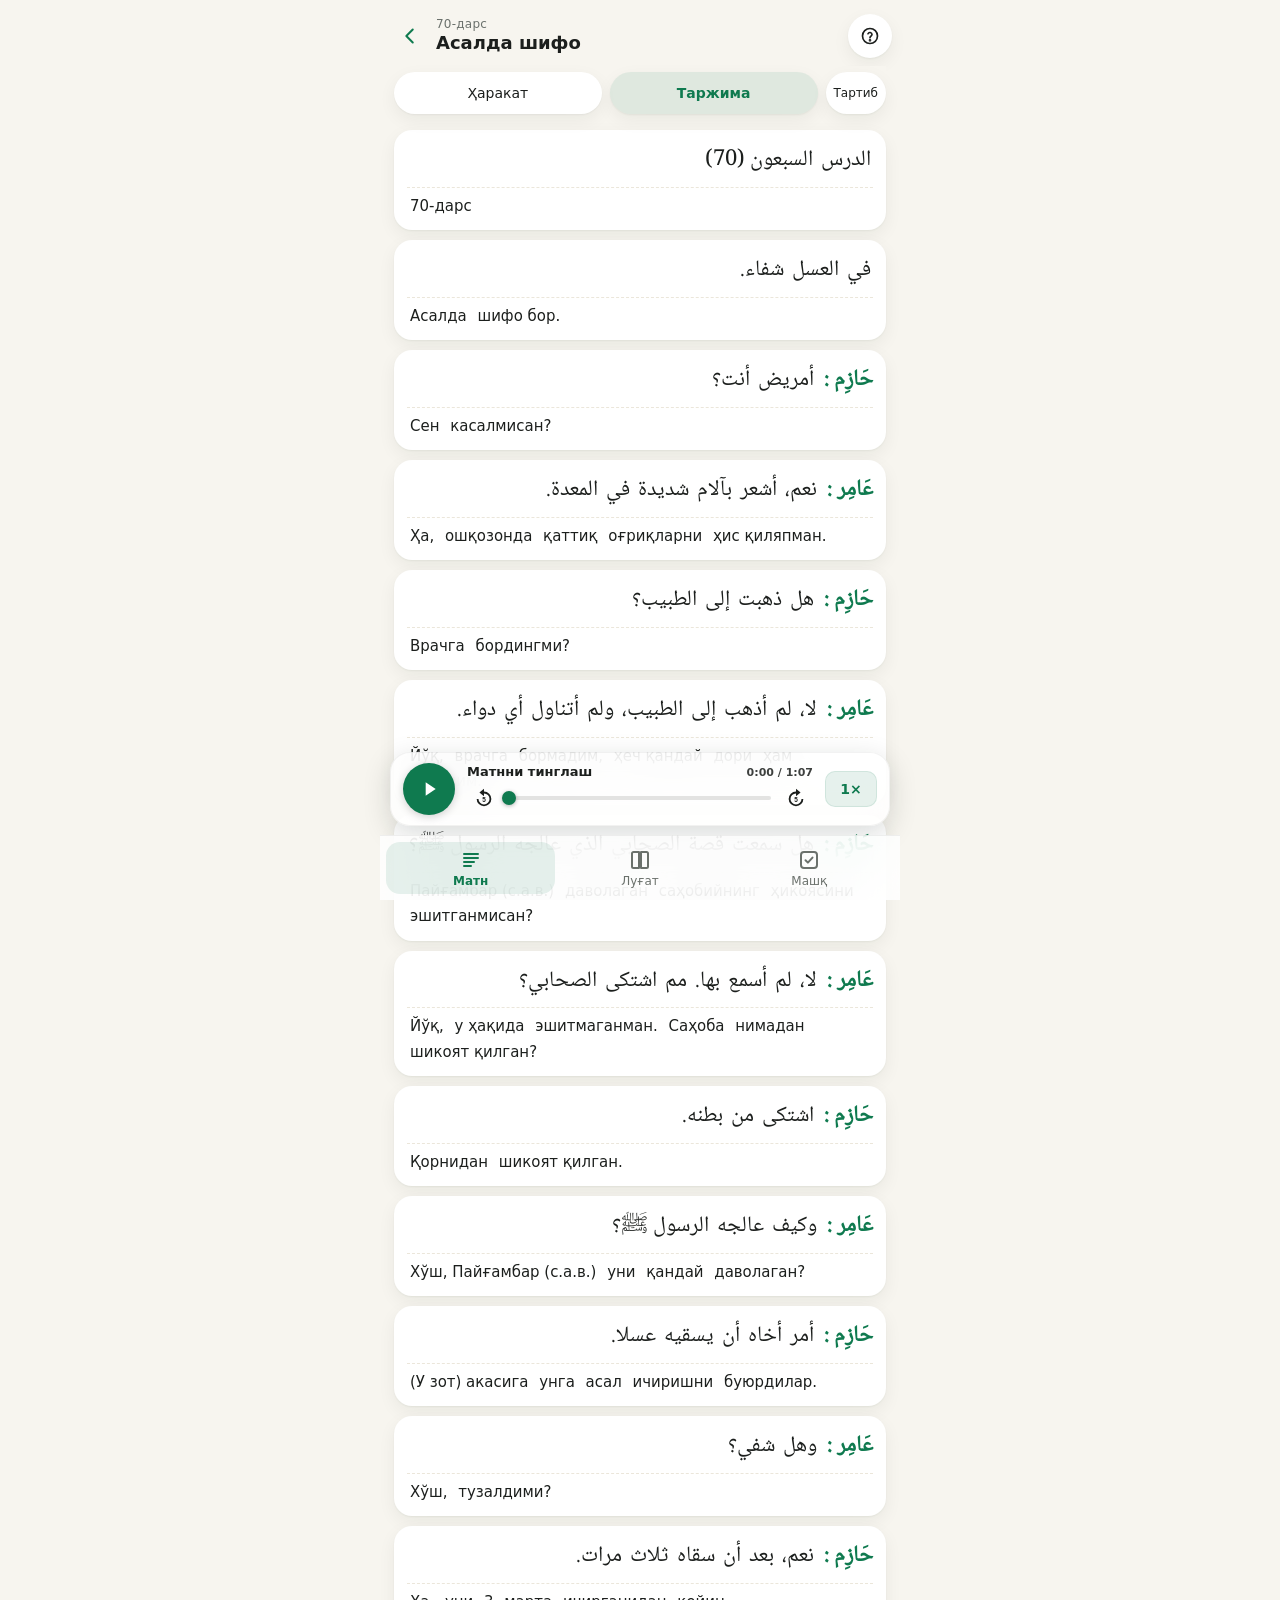
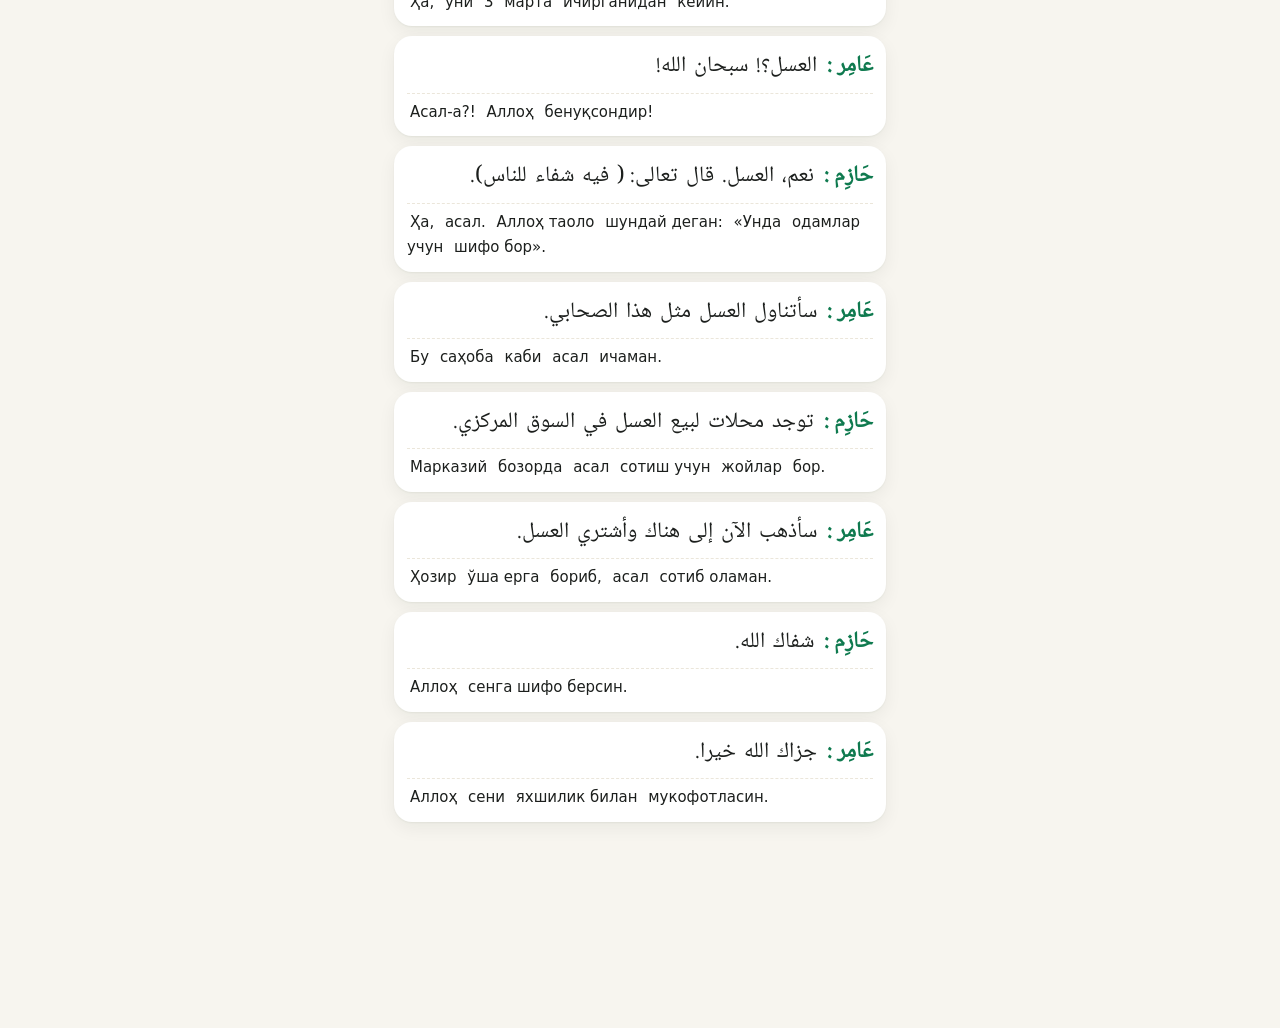
==== 70.html @ bc3de868 "Dars har doim Matn bo'limidan ochiladi Co-Authored-By: Claude Opus 5.5 <noreply@anthropic.com> Claud" ====
<!DOCTYPE html>
<html lang="uz">
<head>
<meta charset="utf-8">
<meta name="viewport" content="width=device-width, initial-scale=1, viewport-fit=cover">
<title>70-дарс: Асалда шифо</title>
<style>
:root{--bg:#f6f3ec;--cd:#fff;--tx:#1e2a26;--mu:#6b756f;--ac:#0f766e;--hl:#c2410c;--bd:#e0dccf;box-sizing:border-box;padding-top:env(safe-area-inset-top,0px);padding-bottom:env(safe-area-inset-bottom,0px)}
@media (prefers-color-scheme:dark){:root:not([data-theme="light"]){--bg:#10171a;--cd:#19242a;--tx:#e8efec;--mu:#93a29b;--ac:#2dd4bf;--hl:#fb923c;--bd:#2a3a41}}
:root[data-theme="dark"]{--bg:#10171a;--cd:#19242a;--tx:#e8efec;--mu:#93a29b;--ac:#2dd4bf;--hl:#fb923c;--bd:#2a3a41}
*{box-sizing:border-box}
body{margin:0;background:var(--bg);color:var(--tx);font-family:system-ui,-apple-system,sans-serif}
.w{max-width:520px;margin:0 auto;padding:14px 14px 40px}
h1{font-size:19px;margin:6px 0 10px}
.tabs{display:flex;gap:8px;margin-bottom:10px}
.tabs button,.tg{font:inherit;padding:9px 14px;border-radius:10px;border:1px solid var(--bd);background:var(--cd);color:var(--tx);cursor:pointer}
.tabs button.on{background:var(--ac);color:var(--bg);border-color:var(--ac)}
.tg{width:100%;margin-bottom:10px;font-size:14px;text-align:left}
.hint{font-size:13px;color:var(--mu);margin:0 0 10px}
.ln{background:var(--cd);border:1px solid var(--bd);border-radius:14px;padding:10px 12px;margin-bottom:10px}
.r1{direction:rtl;display:flex;align-items:flex-start;gap:8px}
.tr{font-size:15px;line-height:1.7;color:var(--mu);margin-top:6px;border-top:1px dashed var(--bd);padding-top:6px}
.ts{padding:1px 3px;border-radius:6px;cursor:pointer;color:var(--tx)}
.ts.on,.ws span.on{background:rgba(234,88,12,.25);color:var(--tx)}
.sp{font-family:"DarsNaskh","Noto Naskh Arabic","Geeza Pro","Traditional Arabic",serif;font-size:var(--fs,22px);line-height:1.8;color:var(--ac);font-weight:700;flex-shrink:0}
.ws{direction:rtl;display:flex;flex-wrap:wrap;gap:0 4px;flex:1}
.ar,.ws span,.big{font-family:"DarsNaskh","Noto Naskh Arabic","Geeza Pro","Traditional Arabic",serif}
.ws span{font-size:var(--fs,22px);line-height:1.8;padding:0 2px;border-radius:8px;cursor:pointer}
.ws span{-webkit-tap-highlight-color:transparent}
.ws span.pl,.ts.pl{background:rgba(234,88,12,.25);color:var(--tx)}
#tg{position:sticky;top:6px;z-index:6;box-shadow:0 2px 10px rgba(0,0,0,.22)}
#tg.on{background:var(--ac);color:var(--bg);border-color:var(--ac)}
.lt{margin-top:6px;text-align:left}
.lt button{font:inherit;font-size:12px;padding:3px 10px;border-radius:999px;border:1px solid var(--bd);background:var(--cd);color:var(--mu);cursor:pointer}
.lt button.on{background:var(--ac);color:var(--bg);border-color:var(--ac)}
.spd{display:flex;gap:6px;align-items:center;margin:6px 0 10px;font-size:13px;color:var(--mu)}
.spd button{font:inherit;padding:5px 12px;border-radius:8px;border:1px solid var(--bd);background:var(--cd);color:var(--tx);cursor:pointer}
.spd button.on{background:var(--ac);color:var(--bg);border-color:var(--ac)}
.ws span{-webkit-user-select:none;user-select:none;-webkit-touch-callout:none;touch-action:pan-y}
#sh{position:fixed;inset:0;background:rgba(0,0,0,.4);display:none;align-items:flex-end;z-index:9}
#sh.on{display:flex}
.sheet{background:var(--cd);width:100%;max-width:520px;margin:0 auto;border-radius:18px 18px 0 0;padding:18px 18px calc(18px + env(safe-area-inset-bottom,0px));max-height:75vh;overflow-y:auto}
.big{font-size:52px;text-align:center;direction:rtl;line-height:1.6}
.big b{color:var(--hl)}
.row{font-size:15px;line-height:1.5;margin:8px 0}
.row i{color:var(--mu);font-style:normal;font-size:12px;display:block}
.x{width:100%;margin-top:10px;padding:12px;border:0;border-radius:10px;background:var(--ac);color:var(--bg);font:inherit;font-weight:600}
.g{display:flex;align-items:center;justify-content:space-between;gap:10px;padding:10px 0;border-bottom:1px solid var(--bd)}
.g .ar{font-size:26px;direction:rtl}
.g span:last-child{font-size:15px;text-align:right}
.g{display:flex;flex-direction:row-reverse;align-items:flex-start;gap:14px;padding:12px 0;border-bottom:1px solid var(--bd)}
.g .ar{font-size:30px;line-height:1.5;direction:rtl;text-align:right;min-width:96px;white-space:nowrap}
.g .mn{flex:1;text-align:left;font-size:15px;line-height:1.55}
.g .mn div{margin-bottom:2px}
.g .mn .ex{color:var(--mu);font-size:13px;margin-top:4px}
.g .ar.vw{white-space:normal;max-width:48%;font-size:26px}
.vno{color:var(--mu);font-size:12px}
.ar2{font-family:"DarsNaskh","Noto Naskh Arabic","Geeza Pro","Traditional Arabic",serif;direction:rtl;text-align:right;font-size:21px;line-height:1.8;margin-top:6px}
mark{background:rgba(234,88,12,.25);color:inherit;border-radius:4px;padding:0 3px}
.g{flex-direction:column;align-items:stretch;gap:6px}
.g .hd{display:flex;flex-direction:row-reverse;align-items:flex-start;gap:14px}
.g .hd.lg{flex-direction:column;gap:2px}
.g .hd .ar.vw{white-space:nowrap;max-width:none;min-width:0;flex-shrink:0}
.g .hd.lg .ar.vw{font-size:21px;max-width:100%;overflow-x:auto}
.g .exs{display:flex;flex-direction:column;gap:6px}
.g .eb{background:rgba(127,127,127,.08);border-radius:10px;padding:6px 10px}
.g .eb .ar2{margin-top:0}
.g .eb .ex{color:var(--mu);font-size:14px;line-height:1.5;margin-top:3px}
#tx.hidetr .tr:not(.rev) .ts{filter:blur(5px);user-select:none}#tx.hidetr .tr:not(.rev) .ts.on,#tx.hidetr .tr:not(.rev) .ts.pl{background:none}
.lt{display:flex;gap:6px;flex-wrap:wrap}
.lt button.lp{color:var(--tx)}
#tg,#tt{font-size:14px;white-space:nowrap}
#lpb.on{background:var(--hl);color:var(--bg);border-color:var(--hl)}
#pp.on{background:var(--ac);color:var(--bg);border-color:var(--ac)}
#tt.on{background:var(--ac);color:var(--bg);border-color:var(--ac)}
.lt button.lp.on{background:var(--hl);border-color:var(--hl);color:var(--bg)}
.qbox{background:var(--cd);border:1px solid var(--bd);border-radius:14px;padding:14px}
.qhd{display:flex;justify-content:space-between;font-size:13px;color:var(--mu);margin-bottom:8px}
.qs{direction:rtl;font-family:"DarsNaskh","Noto Naskh Arabic","Geeza Pro","Traditional Arabic",serif;font-size:var(--fs,24px);line-height:2;text-align:right}
.qs .qt{background:rgba(234,88,12,.25);border-radius:8px;padding:0 4px}
.qtr{font-size:14px;color:var(--mu);margin:6px 0 10px;border-top:1px dashed var(--bd);padding-top:6px}
.qq{font-size:15px;margin:6px 0 10px}
.qo{display:grid;grid-template-columns:1fr 1fr 1fr;gap:8px}
.qo button{font:inherit;padding:10px 4px;border-radius:12px;border:2px solid var(--bd);background:var(--cd);color:var(--tx);cursor:pointer}
.qo button b{display:block;font-family:"DarsNaskh","Noto Naskh Arabic",serif;font-size:34px;line-height:1.5;font-weight:400}
.qo button span{font-size:12px;color:var(--mu)}
.qo button b{font-size:28px;line-height:1.7}.qs .qt{color:var(--hl)}
.qo button.ok{border-color:#16a34a;background:rgba(22,163,74,.15)}
.qo button.no{border-color:#dc2626;background:rgba(220,38,38,.15)}
.qf{margin-top:12px;font-size:15px;line-height:1.55}
.qf .res{font-weight:700;margin-bottom:4px}
.qb{display:flex;gap:8px;margin-top:12px}
.qb button{flex:1;font:inherit;padding:11px;border-radius:10px;border:1px solid var(--bd);background:var(--cd);color:var(--tx);cursor:pointer}
.qb button.pr{background:var(--ac);color:var(--bg);border-color:var(--ac);font-weight:600}
.qsc{font-size:44px;font-weight:700;text-align:center;color:var(--ac);margin:6px 0}
.qm{display:flex;gap:8px;margin-bottom:10px}
.qm button{flex:1;font:inherit;font-size:14px;padding:8px;border-radius:10px;border:1px solid var(--bd);background:var(--cd);color:var(--tx);cursor:pointer}
.qm button.on{background:var(--ac);color:var(--bg);border-color:var(--ac)}
.qs.qc{opacity:.6;font-size:calc(var(--fs,24px) * .85);border-bottom:1px dashed var(--bd);margin-bottom:6px}
.big .wp{color:var(--mu);font-size:.5em;margin:0 .35em;vertical-align:middle}
.wpr{margin:2px 0}
.wpr .ar{font-size:24px}
.qs .qt .ir{color:var(--hl);font-weight:inherit}
.qs .qa{box-shadow:inset 0 -3px 0 var(--ac);background:rgba(15,118,110,.15);border-radius:6px}
.qam{background:rgba(15,118,110,.1);border-radius:10px;padding:8px 10px;margin:6px 0}
.qam .ar{font-size:22px;unicode-bidi:isolate;direction:rtl}
#tx,#p3,.sheet{-webkit-user-select:none;user-select:none;-webkit-touch-callout:none}
.w.box{overflow-y:auto;-webkit-overflow-scrolling:touch;overscroll-behavior:contain}
#tx,#p3{touch-action:pan-y}
.ln .ck+.ck{margin-top:10px;padding-top:8px;border-top:1px solid var(--bd)}

:root{--cm:#3a64a0;--cx:#a24a36;--cf:#3a7a4c;--co:#78519e;--cb:#9a6a24;--cj:#2a7676;--ch:#8d5276}
@media (prefers-color-scheme:dark){:root:not([data-theme="light"]){--cm:#93b3e3;--cx:#e3a493;--cf:#93cfa4;--co:#c2a6e3;--cb:#dcb57d;--cj:#86c9c9;--ch:#d9a3c4}}
:root[data-theme="dark"]{--cm:#93b3e3;--cx:#e3a493;--cf:#93cfa4;--co:#c2a6e3;--cb:#dcb57d;--cj:#86c9c9;--ch:#d9a3c4}
#tx.tartib .pm{color:var(--cm)}#tx.tartib .px{color:var(--cx)}#tx.tartib .pf{color:var(--cf)}#tx.tartib .po{color:var(--co)}#tx.tartib .pb{color:var(--cb)}#tx.tartib .pj{color:var(--cj)}#tx.tartib .ph{color:var(--ch)}
#tx.tartib .ws span[data-n]::before,#tx.tartib .ts[data-n]::before{content:attr(data-n);font:700 11px system-ui,sans-serif;color:var(--mu);margin:0 2px;vertical-align:super;line-height:1;opacity:.9}
#tx.tartib .pm[data-n]::before{color:var(--cm)}#tx.tartib .px[data-n]::before{color:var(--cx)}#tx.tartib .pf[data-n]::before{color:var(--cf)}#tx.tartib .po[data-n]::before{color:var(--co)}#tx.tartib .pb[data-n]::before{color:var(--cb)}#tx.tartib .pj[data-n]::before{color:var(--cj)}#tx.tartib .ph[data-n]::before{color:var(--ch)}
.lgd{display:none;gap:4px 12px;flex-wrap:wrap;font-size:13px;margin:-4px 0 8px;position:sticky;top:52px;z-index:6;background:var(--bg);padding:2px 0 4px}.lgd.on{display:flex}
.lgd .pm{color:var(--cm)}.lgd .px{color:var(--cx)}.lgd .pf{color:var(--cf)}.lgd .po{color:var(--co)}.lgd .pb{color:var(--cb)}.lgd .pj{color:var(--cj)}.lgd .ph{color:var(--ch)}
#bl.on{background:var(--ac);color:var(--bg);border-color:var(--ac)}
.hide{display:none}
.rw{display:grid;grid-template-columns:92px 1fr;gap:10px;padding:7px 0;border-bottom:1px solid var(--bd);font-size:15px;line-height:1.5}
.rw>i{font-style:normal;color:var(--mu);font-size:12px;line-height:1.35;padding-top:3px}
.rw .ar{font-size:1.2em;line-height:1.3;unicode-bidi:isolate;direction:rtl}
.rw .wpr .ar{font-size:22px}
.irb{margin-top:12px;background:rgba(15,118,110,.07);border:1px solid var(--bd);border-radius:12px;padding:8px 12px}
.irb>i{display:block;font-style:normal;color:var(--mu);font-size:12px;margin-bottom:2px}
.irb div{direction:rtl;text-align:right;font-family:"DarsNaskh","Noto Naskh Arabic","Geeza Pro","Traditional Arabic",serif;font-size:calc(var(--fs,22px) * .86);line-height:2}
.irb div+div{border-top:1px dashed var(--bd)}
.irb b{color:var(--ac);font-weight:700}
.qf .rw{font-size:14px}
.rw .t{display:block;direction:rtl;text-align:right;font-family:"DarsNaskh","Noto Naskh Arabic","Geeza Pro","Traditional Arabic",serif;font-size:calc(var(--fs,22px) * .8);color:var(--ac);line-height:1.6;margin-top:1px}
.qmb{display:block;width:100%;margin-top:12px;font:inherit;font-size:15px;padding:10px;border-radius:12px;border:1px dashed var(--ac);background:transparent;color:var(--ac);cursor:pointer;text-align:left}
.qmb::after{content:" ▾";float:right}.qmb.on::after{content:" ▴"}
.qmx{margin-top:8px;font-size:15px;line-height:1.6}
.qmn{font-size:12px;color:var(--mu);margin-bottom:6px}
.qmt{background:rgba(127,127,127,.07);border-radius:10px;padding:8px 12px;margin-bottom:8px}
.qmt>b{display:block;color:var(--ac);margin-bottom:2px}
.qmt ul{margin:0;padding-left:18px}.qmt li{margin:3px 0}
.qmx .ar{font-family:"DarsNaskh","Noto Naskh Arabic","Geeza Pro","Traditional Arabic",serif;font-size:1.2em;line-height:1.3;unicode-bidi:isolate;direction:rtl}
.xul{font-size:16px;line-height:1.6;font-weight:600;background:rgba(194,65,12,.08);border-radius:10px;padding:8px 10px;margin:4px 0 6px}
.xul .ar{font-size:1.3em;unicode-bidi:isolate;direction:rtl;font-weight:700;color:var(--hl)}
.xul .ar ~ .ar{color:inherit;font-weight:600;font-size:1.2em}
.xul div+div{margin-top:4px;padding-top:4px;border-top:1px dashed rgba(194,65,12,.25)}
.qnv{display:flex;align-items:center;justify-content:space-between;gap:8px;margin-bottom:6px;font-size:14px}
.qnv button{font:inherit;font-size:22px;line-height:1;width:44px;height:36px;border-radius:10px;border:1px solid var(--bd);background:var(--cd);color:var(--tx);cursor:pointer}
.qnv button:disabled{opacity:.35}
.qex{font:inherit;font-size:14px;margin:4px 0 2px;padding:6px 14px;border-radius:999px;border:1px solid var(--bd);background:var(--cd);color:var(--ac);cursor:pointer}
.qex::after{content:" ▾"}.qex.on::after{content:" ▴"}
.qbox .qb{position:sticky;bottom:0;background:var(--cd);padding:8px 0 calc(8px + env(safe-area-inset-bottom,0px));margin-bottom:-14px;border-top:1px solid var(--bd);z-index:3}

:root{--cR:#1d4ed8;--cN:#b91c1c;--cJ:#15803d;--cZ:#7e22ce}
@media (prefers-color-scheme:dark){:root:not([data-theme="light"]){--cR:#93c5fd;--cN:#fca5a5;--cJ:#86efac;--cZ:#d8b4fe}}
:root[data-theme="dark"]{--cR:#93c5fd;--cN:#fca5a5;--cJ:#86efac;--cZ:#d8b4fe}
.big b.cR,.hk .cR{color:var(--cR)}.big b.cN,.hk .cN{color:var(--cN)}.big b.cJ,.hk .cJ{color:var(--cJ)}.big b.cZ,.hk .cZ{color:var(--cZ)}.hk .cM{color:var(--mu)}
.mnl{text-align:center;color:var(--mu);font-size:15px;margin:-6px 0 6px}
.hk{text-align:center;margin:0 0 8px}.hk span{display:inline-block;font-size:13px;font-weight:600;padding:2px 12px;border-radius:999px;background:rgba(127,127,127,.12)}
.tk{background:rgba(127,127,127,.06);border:1px solid var(--bd);border-radius:12px;padding:8px 12px;margin-top:4px}
.tk>i{display:block;font-style:normal;color:var(--mu);font-size:12px;margin-bottom:2px}
.tl{font-size:15px;line-height:1.55;padding:6px 0}.tl+.tl{border-top:1px dashed var(--bd)}
.tl .ar,.ny .ar,.xi .ar,.xul .tl .ar{font-size:1.25em;line-height:1.3;unicode-bidi:isolate;direction:rtl}
.tl>.ar:first-child{color:var(--ac);font-weight:700;font-size:1.35em}
.tn{color:var(--mu)}
.ny{font-size:13px;color:var(--mu);margin-top:6px;padding-top:6px;border-top:1px solid var(--bd);line-height:1.5}
.jt{margin-top:6px;padding-top:6px;border-top:1px solid var(--bd);font-weight:600;color:var(--ac)}
.xi{padding:4px 0;font-size:15px;line-height:1.55}.xi+.xi{border-top:1px dashed var(--bd)}
.xul .tl{padding:0;font-weight:600}
#tx.tartib .ws span[data-s]{text-align:center}
#tx.tartib .ws span[data-s]::after{content:attr(data-s);display:block;font:600 10.5px system-ui,-apple-system,sans-serif;color:var(--mu);line-height:1.2;white-space:nowrap;direction:ltr;unicode-bidi:isolate;margin:-3px 0 5px}
.oi{padding:6px 0;font-size:15px;line-height:1.55}.oi+.oi{border-top:1px dashed var(--bd)}.oi b{color:var(--ac)}.oi .ar{font-size:1.2em;line-height:1.3;unicode-bidi:isolate;direction:rtl}
.tr{font-size:calc(var(--fs,22px) * .68)}
.tl.tno{font-size:13px;color:var(--mu);padding-top:0;margin-top:-2px}
</style>
<link rel="manifest" href="manifest.webmanifest">
<meta name="theme-color" content="#0f766e">
<link rel="icon" href="icon-192.png">
<link rel="apple-touch-icon" href="icon-192.png">
<link rel="stylesheet" href="shell.css">
<script src="tg.js" data-key="dars70-holat" data-home="./"></script>
<style>
.home{display:inline-block;margin:2px 0 4px;font-size:14px;color:var(--ac);text-decoration:none}
</style>
</head>
<body>
<div class="w">
<a class="home" href="./">‹ Дарслар</a>
<h1>70-дарс: Асалда шифо</h1>
<div class="tabs"><button class="on" id="t1" onclick="tab(1)">Матн</button><button id="t2" onclick="tab(2)">Луғат</button><button id="t3" onclick="tab(3)">Машқ</button></div>
<div id="p1">
<div style="display:flex;gap:8px;margin-bottom:10px;position:sticky;top:0;z-index:6;background:var(--bg);padding:6px 0"><button class="tg" id="pp" onclick="ppl()" style="width:60px;margin:0;text-align:center;padding:8px 0;font-size:20px" aria-label="Тўхтатиш/давом">▶</button><button class="tg" id="tg" onclick="tog()" style="flex:1;margin:0;text-align:center;padding:9px 4px">Ҳаракат</button><button class="tg on" id="tt" onclick="ttr()" style="flex:1;margin:0;text-align:center;padding:9px 4px">Таржима</button><button class="tg" id="bl" onclick="bol()" style="flex:0 0 auto;width:auto;margin:0;text-align:center;padding:9px 8px;font-size:12px">Тартиб</button></div>
<div class="lgd" id="lg"><span class="pm">● Мубтадо</span><span class="px">● Хабар</span><span class="pf">● Феъл</span><span class="po">● Фоил</span><span class="pb">● Мафъулун биҳ</span><span class="pj">● Жар ва мажрур</span><span class="ph">● Зарф, ҳол</span></div>
<p class="hint" style="line-height:1.7">👆 Босинг — эшитасиз<br>✋ Босиб туринг — изоҳ<br>↔️ Суринг — шу ердан давом<br>🤏 Икки бармоқ — катта-кичик</p>
<div style="margin:10px 0"><audio controls preload="metadata" style="width:100%" src="a70-dbe1e522.mp3"></audio>
<div class="spd"><span>Тезлик:</span><button onclick="spd(0.5,this)">0.5×</button><button onclick="spd(0.75,this)">0.75×</button><button class="on" onclick="spd(1,this)">1×</button></div></div>
<div id="tx"></div>
</div>
<div id="p2" class="hide"></div>
<div id="p3" class="hide"></div>
</div>
<div id="sh" onclick="cl(event)"><div class="sheet" id="sb"></div></div>
<script>
var D=[
["",`الدَّرْسُ|R|[[Исм]]. Сарлавҳа: мубтадо|дарс/السَّبْعُونَ~ (70)|M|[[Исм (сон)]]. Сифат: мавсуфга эргашади. Марфуъ: рафъ аломати و|етмишинчи`],
["",`فِي|B|[[Ҳарф (жарр ҳарфи)]]. Сукунга мабний|-да/الْعَسَلِ|J|[[Исм]]. Жар-мажрур: жарр ҳарфидан кейин|асал/شِفَاءٌ~.|R|[[Исм]]. Мубтадо|шифо`],
["حَازِم",`أَمَرِيضٌ|R|[[أ — истифҳом ҳарфи + исм]]. Хабар|касалмисан/أَنْتَ~؟|B|[[Исм (олмош)]]. Мубтадо|сен`],
["عَامِر",`نَعَمْ~،|B|[[Ҳарф]]. Сукунга мабний|ҳа/أَشْعُرُ|R|[[Феъл (музорий)]]. Уни насб ёки жазм қилувчи сўз йўқ|ҳис қиляпман/بِآلَامٍ|J|[[Жар-мажрур (ب — жарр ҳарфи, آلَامٍ — исм)]]. Жарр ҳарфидан кейин|оғриқларни/شَدِيدَةٍ|J|[[Исм (сифат)]]. Сифат: мавсуфга эргашади|қаттиқ/فِي|B|[[Ҳарф (жарр ҳарфи)]]. Сукунга мабний|-да/الْمَعِدَةِ~.|J|[[Исм]]. Жарр ҳарфидан кейин|ошқозон`],
["حَازِم",`هَلْ|B|[[Ҳарф]]. Сукунга мабний|…ми?/ذَهَبْتَ|B|[[Феъл (мозий)]]. Сукунга мабний|бординг/إِلَى|B|[[Ҳарф (жарр ҳарфи)]]. Сукунга мабний|-га/الطَّبِيبِ~؟|J|[[Исм]]. Жарр ҳарфидан кейин|врач`],
["عَامِر",`لَا~،|B|[[Ҳарф]]. Сукунга мабний|йўқ/لَمْ|B|[[Ҳарф]]. Сукунга мабний|…мади/أَذْهَبْ|Z|[[Феъл (музорий)]]. Мажзум: لَمْ дан кейин|бормадим/إِلَى|B|[[Ҳарф (жарр ҳарфи)]]. Сукунга мабний|-га/الطَّبِيبِ~،|J|[[Исм]]. Жарр ҳарфидан кейин|врач/وَلَمْ|B|[[Ҳарф ва ҳарф (و — атф ҳарфи, لَمْ — жазм ҳарфи)]]. Мабний|ва …мади/أَتَنَاوَلْ|Z|[[Феъл (музорий)]]. Мажзум: لَمْ дан кейин|ичмадим/أَيَّ|N|[[Исм]]. Мафъул биҳ, мудоф|ҳеч қандай/دَوَاءٍ~.|J|[[Исм]]. Мудоф илайҳ|дори`],
["حَازِم",`هَلْ|B|[[Ҳарф]]. Сукунга мабний|…ми?/سَمِعْتَ|B|[[Феъл (мозий)]]. Сукунга мабний|эшитдинг/قِصَّةَ|N|[[Исм]]. Мафъул биҳ, мудоф|ҳикоя/الصَّحَابِيِّ|J|[[Исм]]. Мудоф илайҳ|саҳобий/الَّذِي|B|[[Исм (исм мавсул)]]. Сифат|қайсики/عَالَجَهُ|B|[[Феъл (мозий) ва олмош]]. Фатҳага мабний|уни даволаган/الرَّسُولُ~ ﷺ؟|R|[[Исм]]. Фоил|Пайғамбар (с.а.в.)`],
["عَامِر",`لَا~،|B|[[Ҳарф]]. Сукунга мабний|йўқ/لَمْ|B|[[Ҳарф]]. Сукунга мабний|…мади/أَسْمَعْ|Z|[[Феъл (музорий)]]. Мажзум: لَمْ дан кейин|эшитмадим/بِهَا~.|B|[[Жар-мажрур (ب — жарр ҳарфи, هَا — олмош)]]. Мабний|у ҳақида/مِمَّ|B|[[Жар-мажрур]]. Мабний|нимадан?/اشْتَكَى|B|[[Феъл (мозий)]]. Фатҳага мабний|шикоят қилди/الصَّحَابِيُّ~؟|R|[[Исм]]. Фоил|саҳобий`],
["حَازِم",`اشْتَكَى|B|[[Феъл (мозий)]]. Фатҳага мабний|шикоят қилди/مِنْ|B|[[Ҳарф (жарр ҳарфи)]]. Сукунга мабний|-дан/بَطْنِهِ~.|M|[[Исм ва олмош]]. Жарр ҳарфидан кейин, мудоф. Мажрур: بَطْنِ даги касра; هِ — олмош|қорни`],
["عَامِر",`وَكَيْفَ|B|[[و — атф ҳарфи + исм истифҳом]]. Ҳол ўрнида|ва қандай/عَالَجَهُ|B|[[Феъл (мозий) ва олмош]]. Фатҳага мабний|уни даволади/الرَّسُولُ~ ﷺ؟|R|[[Исм]]. Фоил|Пайғамбар (с.а.в.)`],
["حَازِم",`أَمَرَ|B|[[Феъл (мозий)]]. Фатҳага мабний|буюрди/أَخَاهُ|M|[[Исм ва олмош]]. Мафъул биҳ, мудоф. Мансуб: аломати ا; هُ — олмош|акасига/أَنْ|B|[[Ҳарф]]. Сукунга мабний|…ишни/يَسْقِيَهُ|M|[[Феъл (музорий) ва олмош]]. Мафъул биҳ ўрнида. Мансуб: أَنْ дан кейин; هُ — олмош|уни ичиришни/عَسَلاً~.|N|[[Исм]]. Мафъул биҳ|асал`],
["عَامِر",`وَهَلْ|B|[[Ҳарф ва ҳарф (و — атф ҳарфи, هَلْ — истифҳом ҳарфи)]]. Мабний|хўш, …ми?/شُفِيَ~؟|B|[[Феъл (мозий, мажҳул)]]. Фатҳага мабний|тузалди`],
["حَازِم",`نَعَمْ~،|B|[[Ҳарф]]. Сукунга мабний|ҳа/بَعْدَ|N|[[Исм (зарф)]]. Зарф замон, мудоф|кейин/أَنْ|B|[[Ҳарф]]. Сукунга мабний|…ганидан/سَقَاهُ|B|[[Феъл (мозий) ва олмош]]. Фатҳага мабний|уни ичирди/ثَلَاثَ|N|[[Исм (сон)]]. Мафъул мутлақ, мудоф|3/مَرَّاتٍ~.|J|[[Исм]]. Мудоф илайҳ|марта`],
["عَامِر",`الْعَسَلُ~؟!|R|[[Исм]]. Хабар|асал/سُبْحَانَ|N|[[Исм (масдар)]]. Мафъул мутлақ, мудоф|пок, бенуқсон/اللَّهِ~!|J|[[Исм]]. Мудоф илайҳ|Аллоҳ`],
["حَازِم",`نَعَمْ~،|B|[[Ҳарф]]. Сукунга мабний|ҳа/الْعَسَلُ~.|R|[[Исм]]. Хабар|асал/قَالَ|B|[[Феъл (мозий)]]. Фатҳага мабний|деди/تَعَالَى~: (|B|[[Феъл (мозий)]]. Фатҳага мабний|олий зот/فِيهِ|B|[[Жар-мажрур (فِي — жарр ҳарфи, هِ — олмош)]]. Хабар муқаддам|унда/شِفَاءٌ|R|[[Исм]]. Мубтадо|шифо/لِلنَّاسِ~).|J|[[Жар-мажрур (ل — жарр ҳарфи, النَّاسِ — исм)]]. Жарр ҳарфидан кейин|одамлар учун`],
["عَامِر",`سَأَتَنَاوَلُ|R|[[س — истиқбол ҳарфи + феъл (музорий)]]. Уни насб ёки жазм қилувчи сўз йўқ|ичаман/الْعَسَلَ|N|[[Исм]]. Мафъул биҳ|асал/مِثْلَ|N|[[Исм]]. Маҳзуф мафъул мутлақнинг сифати, мудоф|каби/هَذَا|B|[[Исм (исм ишора)]]. Мудоф илайҳ|бу/الصَّحَابِيِّ~.|J|[[Исм]]. Бадал|саҳобий`],
["حَازِم",`تُوجَدُ|R|[[Феъл (музорий, мажҳул)]]. Уни насб ёки жазм қилувчи сўз йўқ|топилади (бор)/مَحَلَّاتٌ|R|[[Исм]]. Фоил (ноиби фоил)|жойлар/لِبَيْعِ|M|[[Жар-мажрур (ل — жарр ҳарфи, بَيْعِ — исм)]]. Жарр ҳарфидан кейин, мудоф. Мажрур: بَيْعِ даги касра|сотиш учун/الْعَسَلِ|J|[[Исм]]. Мудоф илайҳ|асал/فِي|B|[[Ҳарф (жарр ҳарфи)]]. Сукунга мабний|-да/السُّوقِ|J|[[Исм]]. Жарр ҳарфидан кейин|бозор/الْمَرْكَزِيِّ~.|J|[[Исм (сифат)]]. Сифат: мавсуфга эргашади|марказий`],
["عَامِر",`سَأَذْهَبُ|R|[[س — истиқбол ҳарфи + феъл (музорий)]]. Уни насб ёки жазм қилувчи сўз йўқ|бораман/الْآنَ|N|[[Исм (зарф)]]. Зарф замон|ҳозир/إِلَى|B|[[Ҳарф (жарр ҳарфи)]]. Сукунга мабний|-га/هُنَاكَ|B|[[Исм (исм ишора)]]. Жарр ҳарфидан кейин|у ерга/وَأَشْتَرِي|B|[[و — атф ҳарфи + феъл (музорий)]]. Ҳаракати кўринмайди|ва сотиб оламан/الْعَسَلَ~.|N|[[Исм]]. Мафъул биҳ|асал`],
["حَازِم",`شَفَاكَ|B|[[Феъл (мозий) ва олмош]]. Фатҳага мабний|сенга шифо берсин/اللَّهُ~.|R|[[Исм]]. Фоил|Аллоҳ`],
["عَامِر",`جَزَاكَ|B|[[Феъл (мозий) ва олмош]]. Фатҳага мабний|сени мукофотласин/اللَّهُ|R|[[Исм]]. Фоил|Аллоҳ/خَيْراً~.|N|[[Исм]]. Мафъул биҳ|яхшилик`]
];
var TR=[[["70-дарс", [0, 1]]], [["Асалда", [0, 1]], ["шифо бор.", [2]]], [["Сен", [1]], ["касалмисан?", [0]]], [["Ҳа,", [0]], ["ошқозонда", [4, 5]], ["қаттиқ", [3]], ["оғриқларни", [2]], ["ҳис қиляпман.", [1]]], [["Врачга", [2, 3]], ["бордингми?", [0, 1]]], [["Йўқ,", [0]], ["врачга", [3, 4]], ["бормадим,", [1, 2]], ["ҳеч қандай", [7]], ["дори", [8]], ["ҳам ичмадим.", [5, 6]]], [["Пайғамбар (с.а.в.)", [6]], ["даволаган", [4, 5]], ["саҳобийнинг", [3]], ["ҳикоясини", [2]], ["эшитганмисан?", [0, 1]]], [["Йўқ,", [0]], ["у ҳақида", [3]], ["эшитмаганман.", [1, 2]], ["Саҳоба", [6]], ["нимадан", [4]], ["шикоят қилган?", [5]]], [["Қорнидан", [1, 2]], ["шикоят қилган.", [0]]], [["Хўш, Пайғамбар (с.а.в.)", [2]], ["уни", [1]], ["қандай", [0]], ["даволаган?", [1]]], [["(У зот) акасига", [1]], ["унга", [3]], ["асал", [4]], ["ичиришни", [2, 3]], ["буюрдилар.", [0]]], [["Хўш,", [0]], ["тузалдими?", [1]]], [["Ҳа,", [0]], ["уни", [3]], ["3", [4]], ["марта", [5]], ["ичирганидан", [2, 3]], ["кейин.", [1]]], [["Асал-а?!", [0]], ["Аллоҳ", [2]], ["бенуқсондир!", [1]]], [["Ҳа,", [0]], ["асал.", [1]], ["Аллоҳ таоло", [3]], ["шундай деган:", [2]], ["«Унда", [4]], ["одамлар учун", [6]], ["шифо бор».", [5]]], [["Бу", [3]], ["саҳоба", [4]], ["каби", [2]], ["асал", [1]], ["ичаман.", [0]]], [["Марказий", [6]], ["бозорда", [4, 5]], ["асал", [3]], ["сотиш учун", [2]], ["жойлар", [1]], ["бор.", [0]]], [["Ҳозир", [1]], ["ўша ерга", [2, 3]], ["бориб,", [0]], ["асал", [5]], ["сотиб оламан.", [4]]], [["Аллоҳ", [1]], ["сенга шифо берсин.", [0]]], [["Аллоҳ", [1]], ["сени", [0]], ["яхшилик билан", [2]], ["мукофотласин.", [0]]]];
var T={R:["марфуъ","дамма"],N:["мансуб","фатҳа"],J:["мажрур","касра"]};
var show=false,all=[];
function plain(v){return v.replace(/[\u064B-\u0652\u0670]/g,"")}
function ends(v){var m=v.match(/^(.*?)([\u0621-\u064A][\u064B-\u0652\u0670]*)$/);return m?[m[1],m[2]]:[v,""]}
var OVK={};
function info(w){
  var f=w.split("|"),vv=f[0].split("~"),v=vv[0],pu=vv[1]||"",c=f[1],r=f[2],mn=f[3];
  if(mn.charAt(0)=="!")mn=mn.slice(1);
  var e=ends(v),ty="",role="",why="",m=r.match(/^\[\[(.*?)\]\]\.?\s*([\s\S]*)$/);
  if(m){ty=m[1];r=m[2]}
  var ov=OVK[plain(v)];
  if(ov){role=ov[0];why=ov[1]}
  else if(c=="R"||c=="N"||c=="J"){
    role=r;
    why="Бу ўринда сўз "+T[c][0]+" бўлади, шунинг учун охирига "+T[c][1]+" қўйилади.";
    if(/[\u064B\u064C\u064D]$/.test(v))why+=" Танвин: ноаниқ исм.";
  }else{
    var k=r.indexOf(". "),p1=k<0?r:r.slice(0,k),p2=k<0?"":r.slice(k+2);
    if(/мабний/.test(p1)){why=p1;role=p2}else{role=p1;why=p2}
  }
  return {v:v,e:e,ty:ty,role:role,why:why,mn:mn,c:c,pu:pu};
}

/* klassik i'rob: t=turi r=gapdagi o'rni o=omil i=i'robi b=belgisi x=qolgan qismlari n=izoh a=arabcha i'rob */
var IRB={"0-0": {"s": "мубтадо", "j": "R", "k": [["اَلدَّرْسُ", "мубтадо, раф қилинган, аломати зоҳирий замма, ўзи мавсуф"], ["", "Сарлавҳа: хабари айтилмаган", "n"]], "o": [["✅ Саҳифада шу:", "мубтадо, хабари маҳзуф."], ["↔️ Бошқа фикр:", "маҳзуф мубтадо (هَذَا) нинг хабари."]], "a": [["الدَّرْسُ", "مُبْتَدَأٌ مَرْفُوعٌ وَعَلَامَةُ رَفْعِهِ الضَّمَّةُ الظَّاهِرَةُ، وَهُوَ مَوْصُوفٌ، وَخَبَرُهُ مَحْذُوفٌ. وَيَجُوزُ أَنْ يَكُونَ خَبَراً لِمُبْتَدَأٍ مَحْذُوفٍ تَقْدِيرُهُ: هَذَا."]]}, "0-1": {"s": "сифат", "j": "R", "k": [["اَلسَّبْعُونَ", "сифат, раф қилинган, аломати و"], ["", "اَلدَّرْسُ нинг сифати", "n"]], "a": [["السَّبْعُونَ", "نَعْتٌ مَرْفُوعٌ وَعَلَامَةُ رَفْعِهِ الْوَاوُ لِأَنَّهُ مُلْحَقٌ بِجَمْعِ الْمُذَكَّرِ السَّالِمِ."]]}, "1-0": {"s": "жар ҳарфи", "j": "", "k": [["فِي", "жар ҳарфи («-да»), сукунга мабний, эъробдан унга ўрин йўқ"]], "a": [["فِي", "حَرْفُ جَرٍّ مَبْنِيٌّ عَلَى السُّكُونِ لَا مَحَلَّ لَهُ مِنَ الْإِعْرَابِ."]]}, "1-1": {"s": "мажрур", "j": "J", "k": [["اَلْعَسَلِ", "мажрур, فِي сабаб жар қилинган, аломати зоҳирий касра"], ["فِي الْعَسَلِ", "жар ҳарфи ва мажрур шибҳи жумла бўлиб, маҳзуф хабари муқаддам бўлмиш مَوْجُودٌ га мутааллиқ"], ["", "хабари муқаддам (олдинга ўтган хабар)", "n"]], "a": [["الْعَسَلِ", "اسْمٌ مَجْرُورٌ بِـ«فِي» وَعَلَامَةُ جَرِّهِ الْكَسْرَةُ الظَّاهِرَةُ."], ["", "وَالْجَارُّ وَالْمَجْرُورُ مُتَعَلِّقَانِ بِمَحْذُوفٍ خَبَرٌ مُقَدَّمٌ."]]}, "1-2": {"s": "мубтадо", "j": "R", "k": [["شِفَاءٌ", "мубтадо муаххар, раф қилинган, аломати зоҳирий замма"], ["", "накра, шунинг учун хабар ундан олдинга ўтган (93-дарс)", "n"]], "a": [["شِفَاءٌ", "مُبْتَدَأٌ مُؤَخَّرٌ مَرْفُوعٌ وَعَلَامَةُ رَفْعِهِ الضَّمَّةُ الظَّاهِرَةُ."]]}, "2-0": {"s": "ҳарф + хабар", "j": "R", "k": [["أَ", "истифҳом ҳарфи («…ми?»), фатҳага мабний, эъробдан унга ўрин йўқ"], ["مَرِيضٌ", "хабари муқаддам, раф қилинган, аломати зоҳирий замма"], ["", "أَنْتَ нинг хабари", "n"]], "o": [["✅ Саҳифада шу:", "مَرِيضٌ — хабари муқаддам, أَنْتَ — мубтадо муаххар."], ["↔️ Бошқа фикр:", "مَرِيضٌ — мубтадо (истифҳомдан кейин келган сифат), أَنْتَ — хабар ўрнини босувчи фоил."]], "a": [["الْهَمْزَةُ", "حَرْفُ اسْتِفْهَامٍ مَبْنِيٌّ عَلَى الْفَتْحِ لَا مَحَلَّ لَهُ مِنَ الْإِعْرَابِ."], ["مَرِيضٌ", "خَبَرٌ مُقَدَّمٌ مَرْفُوعٌ وَعَلَامَةُ رَفْعِهِ الضَّمَّةُ الظَّاهِرَةُ."]]}, "2-1": {"s": "мубтадо", "j": "", "k": [["أَنْتَ", "мунфасил замир бўлиб мубтадо муаххар, фатҳага мабний, раф ўринда"]], "a": [["أَنْتَ", "ضَمِيرٌ مُنْفَصِلٌ مَبْنِيٌّ عَلَى الْفَتْحِ فِي مَحَلِّ رَفْعٍ مُبْتَدَأٌ مُؤَخَّرٌ."]]}, "3-0": {"s": "жавоб ҳарфи", "j": "", "k": [["نَعَمْ", "жавоб ҳарфи («ҳа»), сукунга мабний, эъробдан унга ўрин йўқ"]], "a": [["نَعَمْ", "حَرْفُ جَوَابٍ مَبْنِيٌّ عَلَى السُّكُونِ لَا مَحَلَّ لَهُ مِنَ الْإِعْرَابِ."]]}, "3-1": {"s": "муз.феъли", "j": "R", "k": [["أَشْعُرُ", "музорий феъли, раф қилинган, аломати зоҳирий замма, тагида вожиб ҳолдаги أَنَا мустатир замир бор бўлиб, у фоил"]], "a": [["أَشْعُرُ", "فِعْلٌ مُضَارِعٌ مَرْفُوعٌ لِتَجَرُّدِهِ مِنَ النَّاصِبِ وَالْجَازِمِ، وَعَلَامَةُ رَفْعِهِ الضَّمَّةُ الظَّاهِرَةُ، وَالْفَاعِلُ ضَمِيرٌ مُسْتَتِرٌ وُجُوباً تَقْدِيرُهُ: أَنَا."]]}, "3-2": {"s": "жар + мажрур", "j": "J", "k": [["بِ", "жар ҳарфи, касрага мабний, эъробдан унга ўрин йўқ"], ["آلَامٍ", "мажрур, بِ сабаб жар қилинган, аломати зоҳирий касра, ўзи мавсуф"], ["", "أَلَمٌ (оғриқ) нинг жами", "n"], ["بِآلَامٍ", "жар ҳарфи ва мажрур шибҳи жумла бўлиб, أَشْعُرُ феълига мутааллиқ"]], "a": [["الْبَاءُ", "حَرْفُ جَرٍّ مَبْنِيٌّ عَلَى الْكَسْرِ لَا مَحَلَّ لَهُ مِنَ الْإِعْرَابِ."], ["آلَامٍ", "اسْمٌ مَجْرُورٌ بِالْبَاءِ وَعَلَامَةُ جَرِّهِ الْكَسْرَةُ الظَّاهِرَةُ، وَهُوَ مَوْصُوفٌ."], ["", "وَالْجَارُّ وَالْمَجْرُورُ مُتَعَلِّقَانِ بِـ«أَشْعُرُ»."]]}, "3-3": {"s": "сифат", "j": "J", "k": [["شَدِيدَةٍ", "сифат, жар қилинган, аломати зоҳирий касра"], ["", "آلَامٍ нинг сифати", "n"]], "a": [["شَدِيدَةٍ", "نَعْتٌ مَجْرُورٌ وَعَلَامَةُ جَرِّهِ الْكَسْرَةُ الظَّاهِرَةُ."]]}, "3-4": {"s": "жар ҳарфи", "j": "", "k": [["فِي", "жар ҳарфи («-да»), сукунга мабний, эъробдан унга ўрин йўқ"]], "a": [["فِي", "حَرْفُ جَرٍّ مَبْنِيٌّ عَلَى السُّكُونِ لَا مَحَلَّ لَهُ مِنَ الْإِعْرَابِ."]]}, "3-5": {"s": "мажрур", "j": "J", "k": [["اَلْمَعِدَةِ", "мажрур, فِي сабаб жар қилинган, аломати зоҳирий касра"], ["فِي الْمَعِدَةِ", "жар ҳарфи ва мажрур шибҳи жумла бўлиб, أَشْعُرُ феълига мутааллиқ"]], "a": [["الْمَعِدَةِ", "اسْمٌ مَجْرُورٌ بِـ«فِي» وَعَلَامَةُ جَرِّهِ الْكَسْرَةُ الظَّاهِرَةُ."], ["", "وَالْجَارُّ وَالْمَجْرُورُ مُتَعَلِّقَانِ بِـ«أَشْعُرُ»."]]}, "4-0": {"s": "истифҳом ҳарфи", "j": "", "k": [["هَلْ", "истифҳом ҳарфи («…ми?»), сукунга мабний, эъробдан унга ўрин йўқ"]], "a": [["هَلْ", "حَرْفُ اسْتِفْهَامٍ مَبْنِيٌّ عَلَى السُّكُونِ لَا مَحَلَّ لَهُ مِنَ الْإِعْرَابِ."]]}, "4-1": {"s": "моз.феъли", "j": "", "k": [["ذَهَبْتَ", "мозий феъли, сукунга мабний, تَ бориз муттасил замир бўлиб, у фоил, фатҳага мабний, раф ўринда"], ["", "تَ — «сен»", "n"]], "a": [["ذَهَبْتَ", "فِعْلٌ مَاضٍ مَبْنِيٌّ عَلَى السُّكُونِ لِاتِّصَالِهِ بِتَاءِ الْفَاعِلِ، وَالتَّاءُ ضَمِيرٌ مُتَّصِلٌ مَبْنِيٌّ عَلَى الْفَتْحِ فِي مَحَلِّ رَفْعٍ فَاعِلٌ."]]}, "4-2": {"s": "жар ҳарфи", "j": "", "k": [["إِلَى", "жар ҳарфи («-га»), сукунга мабний, эъробдан унга ўрин йўқ"]], "a": [["إِلَى", "حَرْفُ جَرٍّ مَبْنِيٌّ عَلَى السُّكُونِ لَا مَحَلَّ لَهُ مِنَ الْإِعْرَابِ."]]}, "4-3": {"s": "мажрур", "j": "J", "k": [["اَلطَّبِيبِ", "мажрур, إِلَى сабаб жар қилинган, аломати зоҳирий касра"], ["إِلَى الطَّبِيبِ", "жар ҳарфи ва мажрур шибҳи жумла бўлиб, ذَهَبْتَ феълига мутааллиқ"]], "a": [["الطَّبِيبِ", "اسْمٌ مَجْرُورٌ بِـ«إِلَى» وَعَلَامَةُ جَرِّهِ الْكَسْرَةُ الظَّاهِرَةُ."], ["", "وَالْجَارُّ وَالْمَجْرُورُ مُتَعَلِّقَانِ بِـ«ذَهَبْتَ»."]]}, "5-0": {"s": "жавоб ҳарфи", "j": "", "k": [["لَا", "жавоб ҳарфи («йўқ»), сукунга мабний, эъробдан унга ўрин йўқ"]], "a": [["لَا", "حَرْفُ جَوَابٍ مَبْنِيٌّ عَلَى السُّكُونِ لَا مَحَلَّ لَهُ مِنَ الْإِعْرَابِ."]]}, "5-1": {"s": "жазм ҳарфи", "j": "", "k": [["لَمْ", "жазм ҳарфи («…мади»), сукунга мабний, эъробдан унга ўрин йўқ"]], "a": [["لَمْ", "حَرْفُ نَفْيٍ وَجَزْمٍ وَقَلْبٍ مَبْنِيٌّ عَلَى السُّكُونِ لَا مَحَلَّ لَهُ مِنَ الْإِعْرَابِ."]]}, "5-2": {"s": "муз.феъли", "j": "Z", "k": [["أَذْهَبْ", "музорий феъли, لَمْ сабаб жазм қилинган, аломати зоҳирий сукун, тагида вожиб ҳолдаги أَنَا мустатир замир бор бўлиб, у фоил"]], "a": [["أَذْهَبْ", "فِعْلٌ مُضَارِعٌ مَجْزُومٌ بِـ«لَمْ» وَعَلَامَةُ جَزْمِهِ السُّكُونُ الظَّاهِرُ، وَالْفَاعِلُ ضَمِيرٌ مُسْتَتِرٌ وُجُوباً تَقْدِيرُهُ: أَنَا."]]}, "5-3": {"s": "жар ҳарфи", "j": "", "k": [["إِلَى", "жар ҳарфи («-га»), сукунга мабний, эъробдан унга ўрин йўқ"]], "a": [["إِلَى", "حَرْفُ جَرٍّ مَبْنِيٌّ عَلَى السُّكُونِ لَا مَحَلَّ لَهُ مِنَ الْإِعْرَابِ."]]}, "5-4": {"s": "мажрур", "j": "J", "k": [["اَلطَّبِيبِ", "мажрур, إِلَى сабаб жар қилинган, аломати зоҳирий касра"], ["إِلَى الطَّبِيبِ", "жар ҳарфи ва мажрур шибҳи жумла бўлиб, أَذْهَبْ феълига мутааллиқ"]], "a": [["الطَّبِيبِ", "اسْمٌ مَجْرُورٌ بِـ«إِلَى» وَعَلَامَةُ جَرِّهِ الْكَسْرَةُ الظَّاهِرَةُ."], ["", "وَالْجَارُّ وَالْمَجْرُورُ مُتَعَلِّقَانِ بِـ«أَذْهَبْ»."]]}, "5-5": {"s": "ҳарф + ҳарф", "j": "", "k": [["وَ", "атф ҳарфи («ва»), фатҳага мабний, эъробдан унга ўрин йўқ"], ["لَمْ", "жазм ҳарфи («…мади»), сукунга мабний, эъробдан унга ўрин йўқ"]], "a": [["الْوَاوُ", "حَرْفُ عَطْفٍ مَبْنِيٌّ عَلَى الْفَتْحِ لَا مَحَلَّ لَهُ مِنَ الْإِعْرَابِ."], ["لَمْ", "حَرْفُ نَفْيٍ وَجَزْمٍ وَقَلْبٍ مَبْنِيٌّ عَلَى السُّكُونِ لَا مَحَلَّ لَهُ مِنَ الْإِعْرَابِ."]]}, "5-6": {"s": "муз.феъли", "j": "Z", "k": [["أَتَنَاوَلْ", "музорий феъли, لَمْ сабаб жазм қилинган, аломати зоҳирий сукун, тагида вожиб ҳолдаги أَنَا мустатир замир бор бўлиб, у фоил"], ["", "وَ дан кейинги жумла ундан олдинги жумлага маътуф"]], "a": [["أَتَنَاوَلْ", "فِعْلٌ مُضَارِعٌ مَجْزُومٌ بِـ«لَمْ» وَعَلَامَةُ جَزْمِهِ السُّكُونُ الظَّاهِرُ، وَالْفَاعِلُ ضَمِيرٌ مُسْتَتِرٌ وُجُوباً تَقْدِيرُهُ: أَنَا."], ["", "وَالْجُمْلَةُ مَعْطُوفَةٌ عَلَى جُمْلَةِ «لَمْ أَذْهَبْ»."]]}, "5-7": {"s": "маф.биҳ", "j": "N", "k": [["أَيَّ", "музоф бўлиб мафъулун биҳ, насб қилинган, аломати зоҳирий фатҳа"], ["", "أَتَنَاوَلْ нинг мафъулун биҳи", "n"], ["", "бу ерда сўроқ эмас: инкор гапда «ҳеч қандай» маъносида", "n"]], "a": [["أَيَّ", "مَفْعُولٌ بِهِ مَنْصُوبٌ وَعَلَامَةُ نَصْبِهِ الْفَتْحَةُ الظَّاهِرَةُ، وَهُوَ مُضَافٌ."]]}, "5-8": {"s": "муз.илайҳ", "j": "J", "k": [["دَوَاءٍ", "музофун илайҳ, жар қилинган, аломати зоҳирий касра"]], "a": [["دَوَاءٍ", "مُضَافٌ إِلَيْهِ مَجْرُورٌ وَعَلَامَةُ جَرِّهِ الْكَسْرَةُ الظَّاهِرَةُ."]]}, "6-0": {"s": "истифҳом ҳарфи", "j": "", "k": [["هَلْ", "истифҳом ҳарфи («…ми?»), сукунга мабний, эъробдан унга ўрин йўқ"]], "a": [["هَلْ", "حَرْفُ اسْتِفْهَامٍ مَبْنِيٌّ عَلَى السُّكُونِ لَا مَحَلَّ لَهُ مِنَ الْإِعْرَابِ."]]}, "6-1": {"s": "моз.феъли", "j": "", "k": [["سَمِعْتَ", "мозий феъли, сукунга мабний, تَ бориз муттасил замир бўлиб, у фоил, фатҳага мабний, раф ўринда"]], "a": [["سَمِعْتَ", "فِعْلٌ مَاضٍ مَبْنِيٌّ عَلَى السُّكُونِ لِاتِّصَالِهِ بِتَاءِ الْفَاعِلِ، وَالتَّاءُ ضَمِيرٌ مُتَّصِلٌ مَبْنِيٌّ عَلَى الْفَتْحِ فِي مَحَلِّ رَفْعٍ فَاعِلٌ."]]}, "6-2": {"s": "маф.биҳ", "j": "N", "k": [["قِصَّةَ", "музоф бўлиб мафъулун биҳ, насб қилинган, аломати зоҳирий фатҳа"], ["", "سَمِعْتَ нинг мафъулун биҳи", "n"]], "a": [["قِصَّةَ", "مَفْعُولٌ بِهِ مَنْصُوبٌ وَعَلَامَةُ نَصْبِهِ الْفَتْحَةُ الظَّاهِرَةُ، وَهُوَ مُضَافٌ."]]}, "6-3": {"s": "муз.илайҳ", "j": "J", "k": [["اَلصَّحَابِيِّ", "музофун илайҳ, жар қилинган, аломати зоҳирий касра, ўзи мавсуф"]], "a": [["الصَّحَابِيِّ", "مُضَافٌ إِلَيْهِ مَجْرُورٌ وَعَلَامَةُ جَرِّهِ الْكَسْرَةُ الظَّاهِرَةُ، وَهُوَ مَوْصُوفٌ."]]}, "6-4": {"s": "сифат", "j": "", "k": [["اَلَّذِي", "исм мавсул бўлиб сифат, сукунга мабний, жар ўринда"], ["", "«қайсики»: اَلصَّحَابِيِّ нинг сифати; ўзидан кейинги жумла унинг силаси", "n"]], "a": [["الَّذِي", "اسْمٌ مَوْصُولٌ مَبْنِيٌّ عَلَى السُّكُونِ فِي مَحَلِّ جَرٍّ نَعْتٌ لِـ«الصَّحَابِيِّ»."]]}, "6-5": {"s": "моз.феъли", "j": "", "k": [["عَالَجَ", "мозий феъли, фатҳага мабний"], ["هُ", "муттасил замир бўлиб мафъулун биҳ, заммага мабний, насб ўринда"], ["", "«уни» (саҳобийни); اَلَّذِي га қайтади", "n"]], "a": [["عَالَجَ", "فِعْلٌ مَاضٍ مَبْنِيٌّ عَلَى الْفَتْحِ."], ["الْهَاءُ", "ضَمِيرٌ مُتَّصِلٌ مَبْنِيٌّ عَلَى الضَّمِّ فِي مَحَلِّ نَصْبٍ مَفْعُولٌ بِهِ مُقَدَّمٌ."]]}, "6-6": {"s": "фоил", "j": "R", "k": [["اَلرَّسُولُ", "фоил, раф қилинган, аломати зоҳирий замма"], ["", "عَالَجَ нинг фоили", "n"], ["", "феъл ва фоилдан иборат жумла اَلَّذِي нинг силаси бўлиб, эъробдан унга ўрин йўқ; هُ замири اَلَّذِي га қайтади"], ["", "ﷺ — «صَلَّى اللَّهُ عَلَيْهِ وَسَلَّمَ» (Аллоҳ унга салавот ва салом йўлласин) — дуо жумласи", "n"]], "a": [["الرَّسُولُ", "فَاعِلٌ مُؤَخَّرٌ مَرْفُوعٌ وَعَلَامَةُ رَفْعِهِ الضَّمَّةُ الظَّاهِرَةُ."], ["", "وَجُمْلَةُ «صَلَّى اللَّهُ عَلَيْهِ وَسَلَّمَ» دُعَائِيَّةٌ اعْتِرَاضِيَّةٌ لَا مَحَلَّ لَهَا مِنَ الْإِعْرَابِ."], ["", "وَجُمْلَةُ «عَالَجَهُ الرَّسُولُ» صِلَةُ الْمَوْصُولِ لَا مَحَلَّ لَهَا مِنَ الْإِعْرَابِ."]]}, "7-0": {"s": "жавоб ҳарфи", "j": "", "k": [["لَا", "жавоб ҳарфи («йўқ»), сукунга мабний, эъробдан унга ўрин йўқ"]], "a": [["لَا", "حَرْفُ جَوَابٍ مَبْنِيٌّ عَلَى السُّكُونِ لَا مَحَلَّ لَهُ مِنَ الْإِعْرَابِ."]]}, "7-1": {"s": "жазм ҳарфи", "j": "", "k": [["لَمْ", "жазм ҳарфи («…мади»), сукунга мабний, эъробдан унга ўрин йўқ"]], "a": [["لَمْ", "حَرْفُ نَفْيٍ وَجَزْمٍ وَقَلْبٍ مَبْنِيٌّ عَلَى السُّكُونِ لَا مَحَلَّ لَهُ مِنَ الْإِعْرَابِ."]]}, "7-2": {"s": "муз.феъли", "j": "Z", "k": [["أَسْمَعْ", "музорий феъли, لَمْ сабаб жазм қилинган, аломати зоҳирий сукун, тагида вожиб ҳолдаги أَنَا мустатир замир бор бўлиб, у фоил"]], "a": [["أَسْمَعْ", "فِعْلٌ مُضَارِعٌ مَجْزُومٌ بِـ«لَمْ» وَعَلَامَةُ جَزْمِهِ السُّكُونُ الظَّاهِرُ، وَالْفَاعِلُ ضَمِيرٌ مُسْتَتِرٌ وُجُوباً تَقْدِيرُهُ: أَنَا."]]}, "7-3": {"s": "жар + мажрур", "j": "", "k": [["بِ", "жар ҳарфи («ҳақида»), касрага мабний, эъробдан унга ўрин йўқ"], ["هَا", "муттасил замир бўлиб мажрур, сукунга мабний, жар ўринда"], ["", "قِصَّةٌ (ҳикоя) га қайтади: «у ҳақида»", "n"], ["بِهَا", "жар ҳарфи ва мажрур шибҳи жумла бўлиб, أَسْمَعْ феълига мутааллиқ"]], "a": [["الْبَاءُ", "حَرْفُ جَرٍّ مَبْنِيٌّ عَلَى الْكَسْرِ لَا مَحَلَّ لَهُ مِنَ الْإِعْرَابِ."], ["هَا", "ضَمِيرٌ مُتَّصِلٌ مَبْنِيٌّ عَلَى السُّكُونِ فِي مَحَلِّ جَرٍّ بِالْبَاءِ."], ["", "وَالْجَارُّ وَالْمَجْرُورُ مُتَعَلِّقَانِ بِـ«أَسْمَعْ»."]]}, "7-4": {"s": "жар + мажрур", "j": "", "k": [["مِنْ", "жар ҳарфи («-дан»), сукунга мабний, эъробдан унга ўрин йўқ, кетидан келган мим ҳарфига идғом қилинган"], ["مَ", "исм истифҳом бўлиб мажрур, сукунга мабний, жар ўринда, араблардан эшитилганига кўра унинг алифи ҳазф қилинган"], ["مِمَّ", "жар ҳарфи ва мажрур шибҳи жумла бўлиб, اِشْتَكَى феълига мутааллиқ"], ["", "مِمَّ = مِنْ + مَا — «нимадан?»", "n"]], "a": [["مِنْ", "حَرْفُ جَرٍّ مَبْنِيٌّ عَلَى السُّكُونِ، أُدْغِمَتْ نُونُهُ فِي مِيمِ «مَا»، لَا مَحَلَّ لَهُ مِنَ الْإِعْرَابِ."], ["مَا", "اسْمُ اسْتِفْهَامٍ مَبْنِيٌّ عَلَى السُّكُونِ فِي مَحَلِّ جَرٍّ بِـ«مِنْ»، وَحُذِفَتْ أَلِفُهُ لِدُخُولِ حَرْفِ الْجَرِّ عَلَيْهِ."], ["", "وَالْجَارُّ وَالْمَجْرُورُ مُتَعَلِّقَانِ بِـ«اشْتَكَى»."]]}, "7-5": {"s": "моз.феъли", "j": "", "k": [["اِشْتَكَى", "мозий феъли, фатҳага мабний (фатҳа алиф устида кўринмайди), олдидаги алиф васлий ҳамза бўлгани боис гап орасида талаффуз қилинмайди"], ["", "алифда ҳаракат айтиш имконсиз (таъаззур), шунинг учун фатҳа кўринмайди", "n"]], "a": [["اشْتَكَى", "فِعْلٌ مَاضٍ مَبْنِيٌّ عَلَى الْفَتْحِ الْمُقَدَّرِ عَلَى الْأَلِفِ لِلتَّعَذُّرِ."]]}, "7-6": {"s": "фоил", "j": "R", "k": [["اَلصَّحَابِيُّ", "фоил, раф қилинган, аломати зоҳирий замма"], ["", "اِشْتَكَى нинг фоили", "n"]], "a": [["الصَّحَابِيُّ", "فَاعِلٌ مَرْفُوعٌ وَعَلَامَةُ رَفْعِهِ الضَّمَّةُ الظَّاهِرَةُ."]]}, "8-0": {"s": "моз.феъли", "j": "", "k": [["اِشْتَكَى", "мозий феъли, фатҳага мабний (фатҳа алиф устида кўринмайди), тагида жоиз ҳолдаги هُوَ мустатир замир бор бўлиб, у фоил"], ["", "هُوَ — саҳобийга қайтади", "n"], ["", "алифда ҳаракат айтиш имконсиз (таъаззур), шунинг учун фатҳа кўринмайди", "n"]], "a": [["اشْتَكَى", "فِعْلٌ مَاضٍ مَبْنِيٌّ عَلَى الْفَتْحِ الْمُقَدَّرِ عَلَى الْأَلِفِ لِلتَّعَذُّرِ، وَالْفَاعِلُ ضَمِيرٌ مُسْتَتِرٌ جَوَازاً تَقْدِيرُهُ: هُوَ."]]}, "8-1": {"s": "жар ҳарфи", "j": "", "k": [["مِنْ", "жар ҳарфи («-дан»), сукунга мабний, эъробдан унга ўрин йўқ"]], "a": [["مِنْ", "حَرْفُ جَرٍّ مَبْنِيٌّ عَلَى السُّكُونِ لَا مَحَلَّ لَهُ مِنَ الْإِعْرَابِ."]]}, "8-2": {"s": "мажрур", "j": "J", "k": [["بَطْنِ", "музоф бўлиб мажрур, مِنْ сабаб жар қилинган, аломати зоҳирий касра"], ["هِ", "муттасил замир бўлиб музофун илайҳ, аслида заммага мабний, олдидан келган касра унинг касра бўлишини талаб этган, жар ўринда"], ["", "«унинг»: بَطْنِهِ — «қорни(дан)»", "n"], ["مِنْ بَطْنِهِ", "жар ҳарфи ва мажрур шибҳи жумла бўлиб, اِشْتَكَى феълига мутааллиқ"]], "a": [["بَطْنِ", "اسْمٌ مَجْرُورٌ بِـ«مِنْ» وَعَلَامَةُ جَرِّهِ الْكَسْرَةُ الظَّاهِرَةُ، وَهُوَ مُضَافٌ."], ["الْهَاءُ", "ضَمِيرٌ مُتَّصِلٌ مَبْنِيٌّ عَلَى الضَّمِّ، وَحُرِّكَ بِالْكَسْرِ لِمُنَاسَبَةِ الْكَسْرَةِ قَبْلَهُ، فِي مَحَلِّ جَرٍّ مُضَافٌ إِلَيْهِ."], ["", "وَالْجَارُّ وَالْمَجْرُورُ مُتَعَلِّقَانِ بِـ«اشْتَكَى»."]]}, "9-0": {"s": "ҳарф + ҳол", "j": "", "k": [["وَ", "атф ҳарфи («ва»), фатҳага мабний, эъробдан унга ўрин йўқ"], ["كَيْفَ", "исм истифҳом бўлиб ҳол, фатҳага мабний, насб ўринда"]], "a": [["الْوَاوُ", "حَرْفُ عَطْفٍ مَبْنِيٌّ عَلَى الْفَتْحِ لَا مَحَلَّ لَهُ مِنَ الْإِعْرَابِ."], ["كَيْفَ", "اسْمُ اسْتِفْهَامٍ مَبْنِيٌّ عَلَى الْفَتْحِ فِي مَحَلِّ نَصْبٍ حَالٌ."]]}, "9-1": {"s": "моз.феъли", "j": "", "k": [["عَالَجَ", "мозий феъли, фатҳага мабний"], ["هُ", "муттасил замир бўлиб мафъулун биҳ, заммага мабний, насб ўринда"]], "a": [["عَالَجَ", "فِعْلٌ مَاضٍ مَبْنِيٌّ عَلَى الْفَتْحِ."], ["الْهَاءُ", "ضَمِيرٌ مُتَّصِلٌ مَبْنِيٌّ عَلَى الضَّمِّ فِي مَحَلِّ نَصْبٍ مَفْعُولٌ بِهِ مُقَدَّمٌ."]]}, "9-2": {"s": "фоил", "j": "R", "k": [["اَلرَّسُولُ", "фоил, раф қилинган, аломати зоҳирий замма"], ["", "عَالَجَ нинг фоили", "n"], ["", "ﷺ — «صَلَّى اللَّهُ عَلَيْهِ وَسَلَّمَ» дуо жумласи, оралиқ (мўътариза) жумла, эъробдан унга ўрин йўқ", "n"]], "a": [["الرَّسُولُ", "فَاعِلٌ مُؤَخَّرٌ مَرْفُوعٌ وَعَلَامَةُ رَفْعِهِ الضَّمَّةُ الظَّاهِرَةُ."], ["", "وَجُمْلَةُ «صَلَّى اللَّهُ عَلَيْهِ وَسَلَّمَ» دُعَائِيَّةٌ اعْتِرَاضِيَّةٌ لَا مَحَلَّ لَهَا مِنَ الْإِعْرَابِ."]]}, "10-0": {"s": "моз.феъли", "j": "", "k": [["أَمَرَ", "мозий феъли, фатҳага мабний, тагида жоиз ҳолдаги هُوَ мустатир замир бор бўлиб, у фоил"], ["", "هُوَ — Пайғамбар (с.а.в.)", "n"]], "a": [["أَمَرَ", "فِعْلٌ مَاضٍ مَبْنِيٌّ عَلَى الْفَتْحِ، وَالْفَاعِلُ ضَمِيرٌ مُسْتَتِرٌ جَوَازاً تَقْدِيرُهُ: هُوَ."]]}, "10-1": {"s": "маф.биҳ", "j": "N", "k": [["أَخَا", "музоф бўлиб мафъулун биҳ, насб қилинган, аломати ا"], ["هُ", "муттасил замир бўлиб музофун илайҳ, заммага мабний, жар ўринда"], ["", "касал саҳобийга қайтади: «унинг акаси»", "n"]], "a": [["أَخَا", "مَفْعُولٌ بِهِ مَنْصُوبٌ وَعَلَامَةُ نَصْبِهِ الْأَلِفُ لِأَنَّهُ مِنَ الْأَسْمَاءِ الْخَمْسَةِ، وَهُوَ مُضَافٌ."], ["الْهَاءُ", "ضَمِيرٌ مُتَّصِلٌ مَبْنِيٌّ عَلَى الضَّمِّ فِي مَحَلِّ جَرٍّ مُضَافٌ إِلَيْهِ."]]}, "10-2": {"s": "насб ҳарфи", "j": "", "k": [["أَنْ", "насб ва масдар ҳарфи, сукунга мабний, эъробдан унга ўрин йўқ"]], "a": [["أَنْ", "حَرْفُ مَصْدَرٍ وَنَصْبٍ مَبْنِيٌّ عَلَى السُّكُونِ لَا مَحَلَّ لَهُ مِنَ الْإِعْرَابِ."]]}, "10-3": {"s": "муз.феъли", "j": "N", "k": [["يَسْقِيَ", "музорий феъли, أَنْ сабаб насб қилинган, аломати зоҳирий фатҳа, тагида жоиз ҳолдаги هُوَ мустатир замир бор бўлиб, у фоил"], ["هُ", "муттасил замир бўлиб 1-мафъулун биҳ, заммага мабний, насб ўринда"], ["", "أَنْ ва феълдан изоҳланган масдар маҳзуф بِ жар ҳарфи сабаб мажрур бўлиб, жар ўринда (أَمَرَهُ بِسَقْيِهِ)"], ["", "يَسْقِيَهُ — «уни ичирсин»: фоили — ака (هُوَ), هُ — касал саҳобий", "n"]], "o": [["✅ Саҳифада шу:", "أَنْ يَسْقِيَهُ масдари маҳзуф بِ сабаб жар ўринда (أَمَرَهُ بِسَقْيِهِ)."], ["↔️ Бошқа фикр:", "бу масдар жар ҳарфи тушиб қолгани учун насб ўринда (2-мафъулун биҳ)."]], "a": [["يَسْقِيَ", "فِعْلٌ مُضَارِعٌ مَنْصُوبٌ بِـ«أَنْ» وَعَلَامَةُ نَصْبِهِ الْفَتْحَةُ الظَّاهِرَةُ، وَالْفَاعِلُ ضَمِيرٌ مُسْتَتِرٌ جَوَازاً تَقْدِيرُهُ: هُوَ."], ["الْهَاءُ", "ضَمِيرٌ مُتَّصِلٌ مَبْنِيٌّ عَلَى الضَّمِّ فِي مَحَلِّ نَصْبٍ مَفْعُولٌ بِهِ أَوَّلُ."], ["", "وَالْمَصْدَرُ الْمُؤَوَّلُ مِنْ «أَنْ» وَالْفِعْلِ فِي مَحَلِّ جَرٍّ بِحَرْفِ جَرٍّ مَحْذُوفٍ تَقْدِيرُهُ: أَمَرَهُ بِسَقْيِهِ."]]}, "10-4": {"s": "2-маф.биҳ", "j": "N", "k": [["عَسَلاً", "2-мафъулун биҳ, насб қилинган, аломати зоҳирий фатҳа"], ["", "يَسْقِيَ нинг 2-мафъулун биҳи: سَقَاهُ عَسَلاً — «унга асал ичирди»", "n"]], "a": [["عَسَلاً", "مَفْعُولٌ بِهِ ثَانٍ مَنْصُوبٌ وَعَلَامَةُ نَصْبِهِ الْفَتْحَةُ الظَّاهِرَةُ."]]}, "11-0": {"s": "ҳарф + ҳарф", "j": "", "k": [["وَ", "атф ҳарфи («ва»), фатҳага мабний, эъробдан унга ўрин йўқ"], ["هَلْ", "истифҳом ҳарфи («…ми?»), сукунга мабний, эъробдан унга ўрин йўқ"]], "a": [["الْوَاوُ", "حَرْفُ عَطْفٍ مَبْنِيٌّ عَلَى الْفَتْحِ لَا مَحَلَّ لَهُ مِنَ الْإِعْرَابِ."], ["هَلْ", "حَرْفُ اسْتِفْهَامٍ مَبْنِيٌّ عَلَى السُّكُونِ لَا مَحَلَّ لَهُ مِنَ الْإِعْرَابِ."]]}, "11-1": {"s": "мажҳ.феъл", "j": "", "k": [["شُفِيَ", "мажҳул мозий феъли, фатҳага мабний, тагида жоиз ҳолдаги هُوَ мустатир замир бор бўлиб, у ноиби фоилдир"], ["", "«тузалди (шифо топди)»: شَفَى дан мажҳул", "n"]], "a": [["شُفِيَ", "فِعْلٌ مَاضٍ مَبْنِيٌّ لِلْمَجْهُولِ عَلَى الْفَتْحِ، وَنَائِبُ الْفَاعِلِ ضَمِيرٌ مُسْتَتِرٌ جَوَازاً تَقْدِيرُهُ: هُوَ."]]}, "12-0": {"s": "жавоб ҳарфи", "j": "", "k": [["نَعَمْ", "жавоб ҳарфи («ҳа»), сукунга мабний, эъробдан унга ўрин йўқ"]], "a": [["نَعَمْ", "حَرْفُ جَوَابٍ مَبْنِيٌّ عَلَى السُّكُونِ لَا مَحَلَّ لَهُ مِنَ الْإِعْرَابِ."]]}, "12-1": {"s": "зарф", "j": "N", "k": [["بَعْدَ", "музоф бўлиб зарф замон, насб қилинган, аломати зоҳирий фатҳа"], ["", "маҳзуф شُفِيَ феълининг зарф замони", "n"]], "a": [["بَعْدَ", "ظَرْفُ زَمَانٍ مَنْصُوبٌ وَعَلَامَةُ نَصْبِهِ الْفَتْحَةُ الظَّاهِرَةُ، وَهُوَ مُضَافٌ، مُتَعَلِّقٌ بِفِعْلٍ مَحْذُوفٍ تَقْدِيرُهُ: شُفِيَ."]]}, "12-2": {"s": "масдар ҳарфи", "j": "", "k": [["أَنْ", "насб ва масдар ҳарфи, сукунга мабний, эъробдан унга ўрин йўқ"]], "a": [["أَنْ", "حَرْفٌ مَصْدَرِيٌّ مَبْنِيٌّ عَلَى السُّكُونِ لَا مَحَلَّ لَهُ مِنَ الْإِعْرَابِ."]]}, "12-3": {"s": "моз.феъли", "j": "", "k": [["سَقَى", "мозий феъли, фатҳага мабний (фатҳа алиф устида кўринмайди), тагида жоиз ҳолдаги هُوَ мустатир замир бор бўлиб, у фоил"], ["", "алифда ҳаракат айтиш имконсиз (таъаззур), шунинг учун фатҳа кўринмайди", "n"], ["هُ", "муттасил замир бўлиб мафъулун биҳ, заммага мабний, насб ўринда"], ["", "أَنْ ва феълдан изоҳланган масдар музофун илайҳ бўлиб, жар ўринда"], ["بَعْدَ أَنْ سَقَاهُ", "зарф ва музофун илайҳ шибҳи жумла бўлиб, маҳзуф شُفِيَ феълига мутааллиқ"], ["", "بَعْدَ أَنْ سَقَاهُ = بَعْدَ سَقْيِهِ — «ичирганидан кейин»", "n"]], "a": [["سَقَى", "فِعْلٌ مَاضٍ مَبْنِيٌّ عَلَى الْفَتْحِ الْمُقَدَّرِ عَلَى الْأَلِفِ لِلتَّعَذُّرِ، وَالْفَاعِلُ ضَمِيرٌ مُسْتَتِرٌ جَوَازاً تَقْدِيرُهُ: هُوَ."], ["الْهَاءُ", "ضَمِيرٌ مُتَّصِلٌ مَبْنِيٌّ عَلَى الضَّمِّ فِي مَحَلِّ نَصْبٍ مَفْعُولٌ بِهِ."], ["", "وَالْمَصْدَرُ الْمُؤَوَّلُ مِنْ «أَنْ» وَالْفِعْلِ فِي مَحَلِّ جَرٍّ مُضَافٌ إِلَيْهِ."]]}, "12-4": {"s": "маф.мутлақ", "j": "N", "k": [["ثَلَاثَ", "музоф бўлиб мафъулун мутлақ, насб қилинган, аломати зоҳирий фатҳа"], ["", "ثَلَاثَ مَرَّاتٍ — «3 марта» (67-дарс: сон музоф, مَرَّاتٌ — музофун илайҳ)", "n"]], "a": [["ثَلَاثَ", "نَائِبٌ عَنِ الْمَفْعُولِ الْمُطْلَقِ مَنْصُوبٌ وَعَلَامَةُ نَصْبِهِ الْفَتْحَةُ الظَّاهِرَةُ، وَهُوَ مُضَافٌ."]]}, "12-5": {"s": "муз.илайҳ", "j": "J", "k": [["مَرَّاتٍ", "музофун илайҳ, жар қилинган, аломати зоҳирий касра"], ["", "жам муаннас солим", "n"]], "a": [["مَرَّاتٍ", "مُضَافٌ إِلَيْهِ مَجْرُورٌ وَعَلَامَةُ جَرِّهِ الْكَسْرَةُ الظَّاهِرَةُ."]]}, "13-0": {"s": "хабар", "j": "R", "k": [["اَلْعَسَلُ", "хабар, раф қилинган, аломати зоҳирий замма, мубтадоси маҳзуф (هُوَ)"], ["", "Ажабланиш сўроғи: «Асал-а?!» — (أَهُوَ) الْعَسَلُ", "n"]], "o": [["✅ Саҳифада шу:", "маҳзуф мубтадо (هُوَ) нинг хабари."], ["↔️ Бошқа фикр:", "мубтадо, хабари маҳзуф."]], "a": [["الْعَسَلُ", "خَبَرٌ لِمُبْتَدَأٍ مَحْذُوفٍ تَقْدِيرُهُ: أَهُوَ، مَرْفُوعٌ وَعَلَامَةُ رَفْعِهِ الضَّمَّةُ الظَّاهِرَةُ."]]}, "13-1": {"s": "маф.мутлақ", "j": "N", "k": [["سُبْحَانَ", "музоф бўлиб мафъулун мутлақ, насб қилинган, аломати зоҳирий фатҳа"], ["", "маҳзуф أُسَبِّحُ феълининг мафъулун мутлақи", "n"]], "a": [["سُبْحَانَ", "مَفْعُولٌ مُطْلَقٌ لِفِعْلٍ مَحْذُوفٍ تَقْدِيرُهُ: أُسَبِّحُ، مَنْصُوبٌ وَعَلَامَةُ نَصْبِهِ الْفَتْحَةُ الظَّاهِرَةُ، وَهُوَ مُضَافٌ."]]}, "13-2": {"s": "муз.илайҳ", "j": "J", "k": [["اَللَّهِ", "лафзи жалола бўлиб музофун илайҳ, жар қилинган, аломати зоҳирий касра"]], "a": [["اللَّهِ", "لَفْظُ الْجَلَالَةِ مُضَافٌ إِلَيْهِ مَجْرُورٌ وَعَلَامَةُ جَرِّهِ الْكَسْرَةُ الظَّاهِرَةُ."]]}, "14-0": {"s": "жавоб ҳарфи", "j": "", "k": [["نَعَمْ", "жавоб ҳарфи («ҳа»), сукунга мабний, эъробдан унга ўрин йўқ"]], "a": [["نَعَمْ", "حَرْفُ جَوَابٍ مَبْنِيٌّ عَلَى السُّكُونِ لَا مَحَلَّ لَهُ مِنَ الْإِعْرَابِ."]]}, "14-1": {"s": "хабар", "j": "R", "k": [["اَلْعَسَلُ", "хабар, раф қилинган, аломати зоҳирий замма, мубтадоси маҳзуф (هُوَ)"]], "o": [["✅ Саҳифада шу:", "маҳзуф мубтадо (هُوَ) нинг хабари."], ["↔️ Бошқа фикр:", "мубтадо, хабари маҳзуф."]], "a": [["الْعَسَلُ", "خَبَرٌ لِمُبْتَدَأٍ مَحْذُوفٍ تَقْدِيرُهُ: هُوَ، مَرْفُوعٌ وَعَلَامَةُ رَفْعِهِ الضَّمَّةُ الظَّاهِرَةُ."]]}, "14-2": {"s": "моз.феъли", "j": "", "k": [["قَالَ", "мозий феъли, фатҳага мабний, тагида жоиз ҳолдаги هُوَ мустатир замир бор бўлиб, у фоил"], ["", "هُوَ — Аллоҳ", "n"]], "a": [["قَالَ", "فِعْلٌ مَاضٍ مَبْنِيٌّ عَلَى الْفَتْحِ، وَالْفَاعِلُ ضَمِيرٌ مُسْتَتِرٌ جَوَازاً تَقْدِيرُهُ: هُوَ (يَعُودُ عَلَى اللَّهِ)."]]}, "14-3": {"s": "моз.феъли", "j": "", "k": [["تَعَالَى", "мозий феъли, фатҳага мабний (фатҳа алиф устида кўринмайди), тагида жоиз ҳолдаги هُوَ мустатир замир бор бўлиб, у фоил"], ["", "алифда ҳаракат айтиш имконсиз (таъаззур), шунинг учун фатҳа кўринмайди", "n"], ["", "феъл ва фоилдан иборат оралиқ (мўътариза) жумла, эъробдан унга ўрин йўқ"]], "o": [["✅ Саҳифада шу:", "оралиқ (мўътариза) жумла, эъробдан унга ўрин йўқ."], ["↔️ Бошқа фикр:", "жумлаи ҳолийя, насб ўринда (92-дарсдаги قَالَ اللَّهُ تَعَالَى каби)."]], "a": [["تَعَالَى", "فِعْلٌ مَاضٍ مَبْنِيٌّ عَلَى الْفَتْحِ الْمُقَدَّرِ عَلَى الْأَلِفِ لِلتَّعَذُّرِ، وَالْفَاعِلُ ضَمِيرٌ مُسْتَتِرٌ جَوَازاً تَقْدِيرُهُ: هُوَ، وَالْجُمْلَةُ اعْتِرَاضِيَّةٌ لَا مَحَلَّ لَهَا مِنَ الْإِعْرَابِ."]]}, "14-4": {"s": "ҳарф + хабар", "j": "", "k": [["فِي", "жар ҳарфи («-да»), сукунга мабний, эъробдан унга ўрин йўқ"], ["هِ", "муттасил замир бўлиб мажрур, аслида заммага мабний, олдидан келган сукунли ي унинг касра бўлишини талаб этган, жар ўринда"], ["", "асалга қайтади: «унда»", "n"], ["فِيهِ", "жар ҳарфи ва мажрур шибҳи жумла бўлиб, маҳзуф хабари муқаддам бўлмиш مَوْجُودٌ га мутааллиқ"]], "a": [["فِي", "حَرْفُ جَرٍّ مَبْنِيٌّ عَلَى السُّكُونِ لَا مَحَلَّ لَهُ مِنَ الْإِعْرَابِ."], ["الْهَاءُ", "ضَمِيرٌ مُتَّصِلٌ مَبْنِيٌّ عَلَى الضَّمِّ، وَحُرِّكَ بِالْكَسْرِ لِمُنَاسَبَةِ الْيَاءِ، فِي مَحَلِّ جَرٍّ بِـ«فِي»."], ["", "وَالْجَارُّ وَالْمَجْرُورُ مُتَعَلِّقَانِ بِمَحْذُوفٍ خَبَرٌ مُقَدَّمٌ."]]}, "14-5": {"s": "мубтадо", "j": "R", "k": [["شِفَاءٌ", "мубтадо муаххар, раф қилинган, аломати зоҳирий замма"]], "a": [["شِفَاءٌ", "مُبْتَدَأٌ مُؤَخَّرٌ مَرْفُوعٌ وَعَلَامَةُ رَفْعِهِ الضَّمَّةُ الظَّاهِرَةُ."]]}, "14-6": {"s": "жар + мажрур", "j": "J", "k": [["لِ", "жар ҳарфи («учун»), касрага мабний, эъробдан унга ўрин йўқ"], ["اَلنَّاسِ", "мажрур, لِ сабаб жар қилинган, аломати зоҳирий касра"], ["لِلنَّاسِ", "жар ҳарфи ва мажрур шибҳи жумла бўлиб, شِفَاءٌ га мутааллиқ"], ["", "فِيهِ شِفَاءٌ لِلنَّاسِ жумласи قَالَ нинг мафъулун биҳи бўлиб, насб ўринда"], ["", "فِيهِ شِفَاءٌ لِلنَّاسِ — Наҳл сураси, 69-оят", "n"]], "a": [["اللَّامُ", "حَرْفُ جَرٍّ مَبْنِيٌّ عَلَى الْكَسْرِ لَا مَحَلَّ لَهُ مِنَ الْإِعْرَابِ."], ["النَّاسِ", "اسْمٌ مَجْرُورٌ بِاللَّامِ وَعَلَامَةُ جَرِّهِ الْكَسْرَةُ الظَّاهِرَةُ."], ["", "وَالْجَارُّ وَالْمَجْرُورُ مُتَعَلِّقَانِ بِـ«شِفَاءٌ»، وَالْجُمْلَةُ الِاسْمِيَّةُ «فِيهِ شِفَاءٌ لِلنَّاسِ» فِي مَحَلِّ نَصْبٍ مَقُولُ الْقَوْلِ."]]}, "15-0": {"s": "ҳарф + муз.феъли", "j": "R", "k": [["سَ", "истиқбол (келаси замон) ҳарфи, фатҳага мабний, эъробдан унга ўрин йўқ"], ["أَتَنَاوَلُ", "музорий феъли, раф қилинган, аломати зоҳирий замма, тагида вожиб ҳолдаги أَنَا мустатир замир бор бўлиб, у фоил"]], "a": [["السِّينُ", "حَرْفُ اسْتِقْبَالٍ مَبْنِيٌّ عَلَى الْفَتْحِ لَا مَحَلَّ لَهُ مِنَ الْإِعْرَابِ."], ["أَتَنَاوَلُ", "فِعْلٌ مُضَارِعٌ مَرْفُوعٌ لِتَجَرُّدِهِ مِنَ النَّاصِبِ وَالْجَازِمِ، وَعَلَامَةُ رَفْعِهِ الضَّمَّةُ الظَّاهِرَةُ، وَالْفَاعِلُ ضَمِيرٌ مُسْتَتِرٌ وُجُوباً تَقْدِيرُهُ: أَنَا."]]}, "15-1": {"s": "маф.биҳ", "j": "N", "k": [["اَلْعَسَلَ", "мафъулун биҳ, насб қилинган, аломати зоҳирий фатҳа"], ["", "أَتَنَاوَلُ нинг мафъулун биҳи", "n"]], "a": [["الْعَسَلَ", "مَفْعُولٌ بِهِ مَنْصُوبٌ وَعَلَامَةُ نَصْبِهِ الْفَتْحَةُ الظَّاهِرَةُ."]]}, "15-2": {"s": "сифат", "j": "N", "k": [["تَنَاوُلاً", "маҳзуф (ҳазф қилинган) мафъулун мутлақ бор, ўзи мавсуф"], ["مِثْلَ", "музоф бўлиб сифат, насб қилинган, аломати зоҳирий фатҳа"], ["", "«каби»: تَنَاوُلاً مِثْلَ تَنَاوُلِ هَذَا الصَّحَابِيِّ", "n"]], "o": [["✅ Рожиҳ (кўпчилик) — саҳифада шу:", "маҳзуф мафъулун мутлақ (تَنَاوُلاً) нинг сифати (67-дарсдаги كَثِيرًا каби)."], ["↔️ Бошқа фикр:", "ҳол, насб қилинган."]], "a": [["مِثْلَ", "نَعْتٌ لِمَفْعُولٍ مُطْلَقٍ مَحْذُوفٍ (أَيْ: تَنَاوُلاً مِثْلَ تَنَاوُلِ هَذَا الصَّحَابِيِّ) مَنْصُوبٌ وَعَلَامَةُ نَصْبِهِ الْفَتْحَةُ الظَّاهِرَةُ، وَهُوَ مُضَافٌ."]]}, "15-3": {"s": "муз.илайҳ", "j": "", "k": [["هَذَا", "исм ишора бўлиб музофун илайҳ, сукунга мабний, жар ўринда, ўзи мубдалин минҳу"]], "a": [["هَذَا", "اسْمُ إِشَارَةٍ مَبْنِيٌّ عَلَى السُّكُونِ فِي مَحَلِّ جَرٍّ مُضَافٌ إِلَيْهِ."]]}, "15-4": {"s": "бадал", "j": "J", "k": [["اَلصَّحَابِيِّ", "бадал, жар қилинган, аломати зоҳирий касра"], ["", "هَذَا дан бадал (91-дарс)", "n"]], "a": [["الصَّحَابِيِّ", "بَدَلٌ مَجْرُورٌ وَعَلَامَةُ جَرِّهِ الْكَسْرَةُ الظَّاهِرَةُ."]]}, "16-0": {"s": "мажҳ.феъл", "j": "R", "k": [["تُوجَدُ", "мажҳул музорий феъли, раф қилинган, аломати зоҳирий замма"], ["", "«топилади, бор»: وَجَدَ дан мажҳул", "n"]], "a": [["تُوجَدُ", "فِعْلٌ مُضَارِعٌ مَبْنِيٌّ لِلْمَجْهُولِ مَرْفُوعٌ وَعَلَامَةُ رَفْعِهِ الضَّمَّةُ الظَّاهِرَةُ."]]}, "16-1": {"s": "ноиби фоил", "j": "R", "k": [["مَحَلَّاتٌ", "ноиби фоил, раф қилинган, аломати зоҳирий замма"], ["", "تُوجَدُ нинг ноиби фоили; муаннас жам, шунинг учун феъл تُـ билан", "n"]], "a": [["مَحَلَّاتٌ", "نَائِبُ فَاعِلٍ مَرْفُوعٌ وَعَلَامَةُ رَفْعِهِ الضَّمَّةُ الظَّاهِرَةُ."]]}, "16-2": {"s": "жар + мажрур", "j": "J", "k": [["لِ", "жар ҳарфи («учун»), касрага мабний, эъробдан унга ўрин йўқ"], ["بَيْعِ", "музоф бўлиб мажрур, لِ сабаб жар қилинган, аломати зоҳирий касра"], ["لِبَيْعِ", "жар ҳарфи ва мажрур шибҳи жумла бўлиб, تُوجَدُ феълига мутааллиқ"]], "a": [["اللَّامُ", "حَرْفُ جَرٍّ مَبْنِيٌّ عَلَى الْكَسْرِ لَا مَحَلَّ لَهُ مِنَ الْإِعْرَابِ."], ["بَيْعِ", "اسْمٌ مَجْرُورٌ بِاللَّامِ وَعَلَامَةُ جَرِّهِ الْكَسْرَةُ الظَّاهِرَةُ، وَهُوَ مُضَافٌ."], ["", "وَالْجَارُّ وَالْمَجْرُورُ مُتَعَلِّقَانِ بِـ«تُوجَدُ»."]]}, "16-3": {"s": "муз.илайҳ", "j": "J", "k": [["اَلْعَسَلِ", "музофун илайҳ, жар қилинган, аломати зоҳирий касра"]], "a": [["الْعَسَلِ", "مُضَافٌ إِلَيْهِ مَجْرُورٌ وَعَلَامَةُ جَرِّهِ الْكَسْرَةُ الظَّاهِرَةُ."]]}, "16-4": {"s": "жар ҳарфи", "j": "", "k": [["فِي", "жар ҳарфи («-да»), сукунга мабний, эъробдан унга ўрин йўқ"]], "a": [["فِي", "حَرْفُ جَرٍّ مَبْنِيٌّ عَلَى السُّكُونِ لَا مَحَلَّ لَهُ مِنَ الْإِعْرَابِ."]]}, "16-5": {"s": "мажрур", "j": "J", "k": [["اَلسُّوقِ", "мажрур, فِي сабаб жар қилинган, аломати зоҳирий касра, ўзи мавсуф"], ["فِي السُّوقِ", "жар ҳарфи ва мажрур шибҳи жумла бўлиб, تُوجَدُ феълига мутааллиқ"]], "a": [["السُّوقِ", "اسْمٌ مَجْرُورٌ بِـ«فِي» وَعَلَامَةُ جَرِّهِ الْكَسْرَةُ الظَّاهِرَةُ، وَهُوَ مَوْصُوفٌ."], ["", "وَالْجَارُّ وَالْمَجْرُورُ مُتَعَلِّقَانِ بِـ«تُوجَدُ»."]]}, "16-6": {"s": "сифат", "j": "J", "k": [["اَلْمَرْكَزِيِّ", "сифат, жар қилинган, аломати зоҳирий касра"], ["", "اَلسُّوقِ нинг сифати", "n"]], "a": [["الْمَرْكَزِيِّ", "نَعْتٌ مَجْرُورٌ وَعَلَامَةُ جَرِّهِ الْكَسْرَةُ الظَّاهِرَةُ."]]}, "17-0": {"s": "ҳарф + муз.феъли", "j": "R", "k": [["سَ", "истиқбол (келаси замон) ҳарфи, фатҳага мабний, эъробдан унга ўрин йўқ"], ["أَذْهَبُ", "музорий феъли, раф қилинган, аломати зоҳирий замма, тагида вожиб ҳолдаги أَنَا мустатир замир бор бўлиб, у фоил"]], "a": [["السِّينُ", "حَرْفُ اسْتِقْبَالٍ مَبْنِيٌّ عَلَى الْفَتْحِ لَا مَحَلَّ لَهُ مِنَ الْإِعْرَابِ."], ["أَذْهَبُ", "فِعْلٌ مُضَارِعٌ مَرْفُوعٌ لِتَجَرُّدِهِ مِنَ النَّاصِبِ وَالْجَازِمِ، وَعَلَامَةُ رَفْعِهِ الضَّمَّةُ الظَّاهِرَةُ، وَالْفَاعِلُ ضَمِيرٌ مُسْتَتِرٌ وُجُوباً تَقْدِيرُهُ: أَنَا."]]}, "17-1": {"s": "зарф", "j": "N", "k": [["اَلْآنَ", "зарф замон, насб қилинган, аломати зоҳирий фатҳа, ўзи шибҳи жумла бўлиб, أَذْهَبُ феълига мутааллиқ"]], "o": [["📘 Бизнинг китобда (65-дарс) — саҳифада шу:", "اَلْآنَ — зарф замон, насб қилинган, аломати зоҳирий фатҳа."], ["↔️ Кўпчилик эъроб китобларида:", "фатҳага мабний, насб ўринда."]], "a": [["الْآنَ", "ظَرْفُ زَمَانٍ مَبْنِيٌّ عَلَى الْفَتْحِ فِي مَحَلِّ نَصْبٍ، مُتَعَلِّقٌ بِـ«أَذْهَبُ»."]]}, "17-2": {"s": "жар ҳарфи", "j": "", "k": [["إِلَى", "жар ҳарфи («-га»), сукунга мабний, эъробдан унга ўрин йўқ"]], "a": [["إِلَى", "حَرْفُ جَرٍّ مَبْنِيٌّ عَلَى السُّكُونِ لَا مَحَلَّ لَهُ مِنَ الْإِعْرَابِ."]]}, "17-3": {"s": "мажрур", "j": "", "k": [["هُنَاكَ", "исм ишора бўлиб мажрур, фатҳага мабний, жар ўринда"], ["إِلَى هُنَاكَ", "жар ҳарфи ва мажрур шибҳи жумла бўлиб, أَذْهَبُ феълига мутааллиқ"]], "o": [["✅ Саҳифада шу:", "هُنَاكَ — битта сўз, фатҳага мабний."], ["↔️ Кўпчилик эъроб китобларида:", "هُنَا — исм ишора, сукунга мабний; كَ — хитоб ҳарфи."]], "a": [["هُنَاكَ", "اسْمُ إِشَارَةٍ لِلْمَكَانِ مَبْنِيٌّ عَلَى السُّكُونِ فِي مَحَلِّ جَرٍّ بِـ«إِلَى»، وَالْكَافُ حَرْفُ خِطَابٍ."], ["", "وَالْجَارُّ وَالْمَجْرُورُ مُتَعَلِّقَانِ بِـ«أَذْهَبُ»."]]}, "17-4": {"s": "ҳарф + муз.феъли", "j": "R", "q": 1, "k": [["وَ", "атф ҳарфи («ва»), фатҳага мабний, эъробдан унга ўрин йўқ"], ["أَشْتَرِي", "музорий феъли, раф қилинган, аломати тақдирий замма, тагида вожиб ҳолдаги أَنَا мустатир замир бор бўлиб, у фоил"], ["", "ي устида замма оғир (сақал), шунинг учун айтилмайди", "n"], ["", "وَ дан кейинги жумла ундан олдинги жумлага маътуф"]], "a": [["الْوَاوُ", "حَرْفُ عَطْفٍ مَبْنِيٌّ عَلَى الْفَتْحِ لَا مَحَلَّ لَهُ مِنَ الْإِعْرَابِ."], ["أَشْتَرِي", "فِعْلٌ مُضَارِعٌ مَرْفُوعٌ وَعَلَامَةُ رَفْعِهِ الضَّمَّةُ الْمُقَدَّرَةُ عَلَى الْيَاءِ لِلثِّقَلِ، وَالْفَاعِلُ ضَمِيرٌ مُسْتَتِرٌ وُجُوباً تَقْدِيرُهُ: أَنَا."]]}, "17-5": {"s": "маф.биҳ", "j": "N", "k": [["اَلْعَسَلَ", "мафъулун биҳ, насб қилинган, аломати зоҳирий фатҳа"], ["", "أَشْتَرِي нинг мафъулун биҳи", "n"]], "a": [["الْعَسَلَ", "مَفْعُولٌ بِهِ مَنْصُوبٌ وَعَلَامَةُ نَصْبِهِ الْفَتْحَةُ الظَّاهِرَةُ."]]}, "18-0": {"s": "моз.феъли", "j": "", "k": [["شَفَى", "мозий феъли, фатҳага мабний (фатҳа алиф устида кўринмайди)"], ["", "алифда ҳаракат айтиш имконсиз (таъаззур), шунинг учун фатҳа кўринмайди", "n"], ["كَ", "муттасил замир бўлиб мафъулун биҳ, фатҳага мабний, насб ўринда"]], "a": [["شَفَى", "فِعْلٌ مَاضٍ مَبْنِيٌّ عَلَى الْفَتْحِ الْمُقَدَّرِ عَلَى الْأَلِفِ لِلتَّعَذُّرِ."], ["الْكَافُ", "ضَمِيرٌ مُتَّصِلٌ مَبْنِيٌّ عَلَى الْفَتْحِ فِي مَحَلِّ نَصْبٍ مَفْعُولٌ بِهِ مُقَدَّمٌ."]]}, "18-1": {"s": "фоил", "j": "R", "k": [["اَللَّهُ", "лафзи жалола бўлиб фоил, раф қилинган, аломати зоҳирий замма"], ["", "شَفَى нинг фоили", "n"]], "a": [["اللَّهُ", "لَفْظُ الْجَلَالَةِ فَاعِلٌ مُؤَخَّرٌ مَرْفُوعٌ وَعَلَامَةُ رَفْعِهِ الضَّمَّةُ الظَّاهِرَةُ، وَالْجُمْلَةُ دُعَائِيَّةٌ."]]}, "19-0": {"s": "моз.феъли", "j": "", "k": [["جَزَى", "мозий феъли, фатҳага мабний (фатҳа алиф устида кўринмайди)"], ["", "алифда ҳаракат айтиш имконсиз (таъаззур), шунинг учун фатҳа кўринмайди", "n"], ["كَ", "муттасил замир бўлиб 1-мафъулун биҳ, фатҳага мабний, насб ўринда"]], "a": [["جَزَى", "فِعْلٌ مَاضٍ مَبْنِيٌّ عَلَى الْفَتْحِ الْمُقَدَّرِ عَلَى الْأَلِفِ لِلتَّعَذُّرِ."], ["الْكَافُ", "ضَمِيرٌ مُتَّصِلٌ مَبْنِيٌّ عَلَى الْفَتْحِ فِي مَحَلِّ نَصْبٍ مَفْعُولٌ بِهِ أَوَّلُ مُقَدَّمٌ."]]}, "19-1": {"s": "фоил", "j": "R", "k": [["اَللَّهُ", "лафзи жалола бўлиб фоил, раф қилинган, аломати зоҳирий замма"], ["", "جَزَى нинг фоили", "n"]], "a": [["اللَّهُ", "لَفْظُ الْجَلَالَةِ فَاعِلٌ مُؤَخَّرٌ مَرْفُوعٌ وَعَلَامَةُ رَفْعِهِ الضَّمَّةُ الظَّاهِرَةُ."]]}, "19-2": {"s": "2-маф.биҳ", "j": "N", "k": [["خَيْراً", "2-мафъулун биҳ, насб қилинган, аломати зоҳирий фатҳа"], ["", "جَزَى нинг 2-мафъулун биҳи", "n"]], "a": [["خَيْراً", "مَفْعُولٌ بِهِ ثَانٍ مَنْصُوبٌ وَعَلَامَةُ نَصْبِهِ الْفَتْحَةُ الظَّاهِرَةُ، وَالْجُمْلَةُ دُعَائِيَّةٌ."]]}};
var GT={"1": [[2, "хабарийя"]], "2": [[1, "истифҳомийя"]], "3": [[5, "хабарийя"]], "4": [[3, "истифҳомийя"]], "5": [[8, "хабарийя"]], "6": [[6, "истифҳомийя"]], "7": [[3, "хабарийя"], [6, "истифҳомийя"]], "8": [[2, "хабарийя"]], "9": [[2, "истифҳомийя"]], "10": [[4, "хабарийя"]], "11": [[1, "истифҳомийя"]], "12": [[5, "хабарийя"]], "13": [[0, "истифҳомийя"], [2, "хабарийя"]], "14": [[1, "хабарийя"], [6, "хабарийя"]], "15": [[4, "хабарийя"]], "16": [[6, "хабарийя"]], "17": [[5, "хабарийя"]], "18": [[1, "дуоийя"]], "19": [[2, "дуоийя"]]};
var QT={"MUBXAB": ["Мубтадо ва хабар", ["Исмий гап икки қисмдан иборат: мубтадо (кимдан/нимадан гап кетяпти) ва хабар (у ҳақида нима дейиляпти). Иккаласи ҳам раф қилинади: الْمَالُ كَثِيرٌ.", "Мубтадо одатда маърифа бўлади (ال билан, алам, замир ёки изофада), хабар кўпинча накра бўлади.", "Хабар уч хил бўлади: муфрад (كَثِيرٌ), жумла (بِلَادُنَا تَحْتَاجُ إِلَيْنَا) ва шибҳи жумла, яъни жар ҳарфи ва мажрур ёки зарф (وَإِلَيْهِ النُّشُورُ).", "Шибҳи жумла хабар олдинга ўтиши мумкин; бу «фақат» маъносини беради: وَإِلَيْهِ النُّشُورُ — «қайта тирилиш фақат Унинг ҳузурига». Мубтадо накра бўлса, хабарни олдинга ўтказиш вожиб: فِي الْبَيْتِ رَجُلٌ.", "Кўпчилик наҳвчилар фикрича мубтадони ибтидо (маънавий омил), хабарни эса мубтадо раф қилади.", "Сарлавҳалардаги исмлар хабари ёки мубтадоси маҳзуф деб таркиб қилинади: (هَذَا) الدَّرْسُ الثَّانِي."]], "NASB": ["Музорийни насб қилувчи ҳарфлар", ["Музорийни насб қилувчи ҳарфлар: أَنْ، لَنْ، كَيْ، إِذَنْ.", "لَنْ — келаси замонни инкор қилади: لَنْ أَذْهَبَ «бормайман».", "أَنْ — масдарий ҳарф: феъл билан бирга масдар ҳосил қилади: أَرْجُو أَنْ تَعُودَ = أَرْجُو عَوْدَتَكَ.", "Насб аломати — фатҳа; амсилатул хомсада — нуннинг ҳазф бўлиши: لَنْ تَذْهَبُوا.", "Маҳзуф أَنْ билан ҳам насб қилинади: لِ (сабаб), حَتَّى, сабабият фа си ва бошқалардан кейин: جِئْتُ لِأَتَعَلَّمَ."]], "MUDRAF": ["Музорийнинг рафи", ["Музорий феъли уни насб ёки жазм қилувчи сўз бўлмаса раф қилинади.", "Раф аломати — замма: أَعُودُ، تَعْمَلُ.", "Охири و ёки ي бўлса, замма оғир бўлгани учун айтилмайди (тақдирий): أَرْجُو، أَمْشِي; лекин фатҳа кўринади: لَنْ أَرْجُوَ.", "Амсилатул хомсада раф аломати — нуннинг жойида туриши: تَعْمَلُونَ، تَعْمَلِينَ.", "Жазм қилувчилар: لَمْ، لَمَّا، амр ломи، наҳй لَا си ва шарт сўзлари (إِنْ، مَنْ، مَا…)."]], "SIN": ["سَ ва سَوْفَ", ["سَ ва سَوْفَ — истиқбол ҳарфлари: музорийни келаси замонга хослайди.", "سَ — яқин келажак, سَوْفَ — узоқроқ келажак учун: سَأُسَافِرُ، سَوْفَ أُسَافِرُ.", "Улар амал қилмайди — феъл раф қилинганича қолади: سَأَغْتَرِبُ."]], "MOZI": ["Мозий феълнинг биноси", ["Мозий феъл доим мабний; асли — фатҳага: فَكَّرَ، قَالَ.", "Ҳаракатли бориз фоил замири (تُ، تَ، تِ، نَا، نَ) уланса — сукунга: فَكَّرْتُ، فَكَّرْتَ.", "Жам вови уланса — заммага: اغْتَرَبُوا.", "Охири алиф бўлса, фатҳа тақдирий: تَعَالَى، سَعَى."]], "TAALA": ["تَعَالَى", ["Охири алиф бўлган сўзда ҳаракат айтилмайди — тақдирий (сабаби: таъаззур, яъни талаффуз имконсиз).", "Охири و ёки ي бўлганда эса сабаби — сақал (оғирлик): أَرْجُو، الثَّانِي.", "Аллоҳ номидан кейин ҳурмат учун айтилади: تَعَالَى، عَزَّ وَجَلَّ، سُبْحَانَهُ."]], "SIFAT": ["Сифат (наът)", ["Сифат мавсуфига тўрт нарсада эргашади: эъроб, маърифа/накра, жинс (музаккар/муаннас), сон.", "Мисол: الدَّرْسُ الثَّانِي، اللَّهُ الْعَظِيمُ.", "Ақлсиз нарсаларнинг кўплигига сифат муаннас бирликда келади: بِلَادٍ غَرِيبَةٍ."]], "MUTLAQ": ["Мафъулун мутлақ", ["Феълнинг ўз масдари: феълни таъкидлайди, турини ёки сонини билдиради: شَكَرْتُهُ شُكْراً.", "Феъли кўпинча ҳазф қилинади: شُكْراً، عَفْواً، صَبْراً، حَمْداً.", "Унинг ўрнига ўтадиганлар (наиб): сон (مَرَّتَيْنِ), كُلٌّ ва بَعْضٌ (كُلَّ الشُّكْرِ), сифати."]], "PRON": ["Муттасил замирлар", ["Замирлар доим мабний; ўрни қаерга уланганига қараб:", "• исмга — музофун илайҳ, жар ўринда: رَاتِبُكَ", "• феълга — мафъулун биҳ, насб ўринда: أَزُورُهُمْ (ёки бориз фоил замири: فَكَّرْتُ، اغْتَرَبُوا)", "• жар ҳарфига — мажрур, жар ўринда: إِلَيْنَا، فِيكَ", "• إِنَّ синглисига — унинг исми, насб ўринда: لَكِنَّكَ", "هُ، هُمْ، هُمَا، هُنَّ — касра ёки ي дан кейин касра олади: رِزْقِهِ، دِينِهِمْ، فِيهِمْ."]], "IDAFA": ["Изофа", ["Музоф танвин ва ال олмайди: خَارِجَ وَطَنِي، خَمْسَ سَنَوَاتٍ.", "Музофун илайҳ доим жар қилинади.", "Музофнинг ўз эъроби гапдаги ўрнига қараб (мубтадо, фоил, зарф…)."]], "ZARF": ["Зарф (мафъулун фийҳ)", ["Иш-ҳаракатнинг вақти ёки жойини билдиради, «-да» маъносини беради; насб қилинади.", "Зарф замон: يَوْمَ، لَيْلَةَ، صَبَاحاً; зарф макон: خَارِجَ، أَمَامَ، فَوْقَ، عِنْدَ، مَعَ.", "Баъзи зарфлар мабний: هُنَا، هُنَاكَ، إِذَا، حَيْثُ — насб ўринда.", "Зарф ўрнига ўтадиганлар: сон (خَمْسَ سَنَوَاتٍ), зарфнинг сифати (طَوِيلاً — асли زَمَناً طَوِيلاً), كُلٌّ ва بَعْضٌ.", "Зарф ҳамда жар ҳарфи ва мажрур бирор феълга ёки феълдек амал қиладиган сўзга боғланади (мутааллиқ)."]], "ISHARA": ["Исм ишоралар", ["Яқин учун: هَذَا، هَذِهِ، هَذَانِ، هَاتَانِ، هَؤُلَاءِ.", "Узоқ учун: ذَلِكَ، تِلْكَ، أُولَئِكَ.", "ذَلِكَ = ذَا + لِ (узоқлик ломи) + كَ (хитоб ҳарфи).", "Жой учун: هُنَا (бу ерда)، هُنَاكَ / هُنَالِكَ (у ерда).", "هَذَانِ ва هَاتَانِ тасниядек турланади, қолганлари мабний."]], "JARR": ["Жар ҳарфлари", ["Ўзидан кейинги исмни жар қилади: مِنْ، إِلَى، عَنْ، عَلَى، فِي، بِ، لِ، كَ، حَتَّى، رُبَّ، مُنْذُ.", "إِلَى ва عَلَى замирга уланганда алиф ي га айланади: إِلَيْهِ، عَلَيْكَ.", "لِ замир билан фатҳа олади: لَكَ، لَهُ، لَكُمْ (фақат ي билан: لِي).", "لِ + ال: алиф ёзилмайди — لِلْعَمَلِ.", "Жар ҳарфи ва мажрур бирор феълга ёки феълга ўхшаш сўзга боғланади (мутааллиқ); бундай сўз бўлмаса — маҳзуф (ҳазф қилинган) сўзга (хабар, сифат ёки ҳол бўлиб)."]], "HAL": ["Ҳол", ["Иш пайтидаги ҳолатни билдиради, «қандай?» саволига жавоб беради; насб қилинади.", "Ҳол кўпинча накра, зул ҳол эса маърифа бўлади.", "Битта зул ҳолга бир нечта ҳол келиши мумкин: تَعُودَ سَالِماً غَانِماً.", "Ҳол жумла ҳам бўлади: جَاءَ وَهُوَ يَضْحَكُ.", "كَيْفَ — тўлиқ феълдан олдин келса ҳол (كَيْفَ تُحَافِظُ؟), мубтадодан олдин келса хабар (كَيْفَ حَالُكَ؟)."]], "ISTIF": ["Савол сўзлари", ["Ҳарфлар: هَلْ ва ҳамза (أَ). هَلْ нинг жавоби — نَعَمْ ёки لَا.", "Исмлар: مَنْ، مَا، مَتَى، أَيْنَ، كَيْفَ، كَمْ، أَيُّ — гапда ўрни бор (мубтадо, хабар, ҳол, мафъулун биҳ…).", "Савол исмлари мабний, фақат أَيُّ мўъроб."]], "MAWSUL": ["Исм мавсул", ["الَّذِي، الَّتِي، اللَّذَانِ، اللَّتَانِ، الَّذِينَ، اللَّاتِي; умумий: مَنْ، مَا.", "Ўзидан кейинги жумла — сила, эъробдан унга ўрин йўқ.", "Силада мавсулга қайтувчи замир бўлади: هُوَ الَّذِي جَعَلَ — جَعَلَ даги мустатир هُوَ.", "اللَّذَانِ ва اللَّتَانِ тасниядек мўъроб, қолганлари мабний."]], "DAMIR": ["Мунфасил замирлар", ["أَنَا، نَحْنُ، أَنْتَ، أَنْتِ، أَنْتُمَا، أَنْتُمْ، أَنْتُنَّ، هُوَ، هِيَ، هُمَا، هُمْ، هُنَّ.", "Ҳаммаси мабний; гапда раф ўринда келади (мубтадо, хабар…).", "Насб ўрни учун إِيَّا билан: إِيَّاكَ نَعْبُدُ."]], "DUA": ["Дуо маъносидаги мозий", ["Мозий феъл дуо маъносида келади: بَارَكَ اللَّهُ فِيكَ، رَحِمَهُ اللَّهُ، رَضِيَ اللَّهُ عَنْهُ.", "Бундай жумла жумлатун дуоийя дейилади (7-дарс), эъробдан унга ўрин йўқ."]], "LAMJ": ["لَمْ — жазм ҳарфи", ["لَمْ музорий феълини жазм қилади ва маъносини ўтган замон инкорига айлантиради: يَذْهَبُ — боради, لَمْ يَذْهَبْ — бормади.", "Жазм аломати — сукун: لَمْ أَذْهَبْ، لَمْ أَسْمَعْ. Амсилатул хомсада — нуннинг ҳазф бўлиши: لَمْ يَذْهَبُوا.", "Охири иллат ҳарфи бўлса, у тушади: يَمْشِي → لَمْ يَمْشِ، يَدْعُو → لَمْ يَدْعُ.", "مَا ذَهَبَ ҳам «бормади» маъносини беради, лекин мозий феъли билан келади ва жазм қилмайди."]], "AKH": ["Беш исм (أَخٌ، أَبٌ …)", ["أَبٌ، أَخٌ، حَمٌ، فُو، ذُو — музоф бўлганда ҳарф билан турланади:", "Рафда و: جَاءَ أَخُوهُ; насбда ا: أَمَرَ أَخَاهُ; жарда ي: مَرَرْتُ بِأَخِيهِ.", "Музоф бўлмаса, одатдаги ҳаракат билан турланади: هَذَا أَخٌ."]], "MULHAQ": ["Жам музаккар солимга мулҳақ сўзлар", ["Ўнликлар (عِشْرُونَ … تِسْعُونَ), шунингдек أُولُو، أَهْلُونَ، سِنُونَ، بَنُونَ жам музаккар солимдек турланади.", "Рафда و, насб ва жарда ي: جَاءَ عِشْرُونَ، رَأَيْتُ عِشْرِينَ.", "Тартиб сонлари: الْحَادِي وَالْعِشْرُونَ … الثَّانِي وَالتِّسْعُونَ — бирлик فَاعِلٍ вазнида, ўнлик و билан атф қилинади."]]};
var QMP={"0-0": ["MUBXAB"], "1-1": ["MUBXAB", "JARR"], "1-2": ["MUBXAB"], "2-0": ["ISTIF", "MUBXAB"], "2-1": ["DAMIR"], "3-1": ["MUDRAF"], "3-2": ["JARR"], "3-3": ["SIFAT"], "4-1": ["MOZI"], "5-1": ["LAMJ"], "5-2": ["LAMJ"], "5-5": ["LAMJ"], "5-6": ["LAMJ"], "6-4": ["MAWSUL"], "6-5": ["PRON"], "7-1": ["LAMJ"], "7-2": ["LAMJ"], "7-3": ["JARR", "PRON"], "7-4": ["ISTIF"], "9-0": ["HAL"], "10-1": ["AKH"], "10-2": ["NASB"], "10-3": ["NASB"], "11-1": ["MOZI"], "12-1": ["ZARF", "IDAFA"], "12-4": ["MUTLAQ"], "13-1": ["MUTLAQ"], "14-3": ["TAALA"], "14-4": ["MUBXAB", "JARR"], "15-0": ["SIN", "MUDRAF"], "15-2": ["MUTLAQ"], "15-3": ["ISHARA"], "16-0": ["MUDRAF"], "16-5": ["JARR"], "16-6": ["SIFAT"], "17-0": ["SIN", "MUDRAF"], "17-1": ["ZARF"], "17-3": ["ISHARA"], "17-4": ["MUDRAF"], "18-0": ["DUA"], "19-0": ["DUA"], "0-1": ["MULHAQ"]};
var CK=[[], [], [], [], [], [], [], [], [], [], [], [], [], [], [], [], [], [], [], []];

/* gap bo'laklari: m=mubtado(inna ismi) x=xabar f=fe'l o=foil b=maf'ul bih j=jar-majrur h=zarf/hol */
var CATOV={"1-1": "x"},CAT={},bolak=false;
function catOf(o){
  var ty=o.ty||"",r=o.role||"";
  if(/[Фф]еъл/.test(ty))return "f";
  if(/[Мм]афъул мутлақ/.test(r))return "-";
  if(/^Ҳарф \(жарр ҳарфи\)/.test(ty))return ">";
  if(/^(Сифат|Мудоф илайҳ|Атф|Бадал|Ишоранинг)/.test(r))return "^";
  if(/^Ҳарф/.test(ty))return "";
  if(/^Хабар|нинг хабари/.test(r))return "x";
  if(/^Мубтадо|^Сарлавҳа: мубтадо|мубтадо$|нинг исми/.test(r))return "m";
  if(/^Фоил/.test(r))return "o";
  if(/^Мафъул биҳ/.test(r))return "b";
  if(/^Жар-мажрур/.test(ty)||/жарр ҳарфидан кейин/i.test(r))return "j";
  if(/^Зарф|^Ҳол|[Ҳҳ]ол ўрнида/.test(r)||/зарф/.test(ty))return "h";
  return "";
}
function mkCat(){
  D.forEach(function(l,i){var ws=l[1].split("/"),prev="",tmp=[];
    ws.forEach(function(w,j){var k=i+"-"+j,c=CATOV[k]||catOf(get(k));if(c=="^")c=prev;tmp.push(c);if(c&&c!=">")prev=c});
    for(var j=tmp.length-1;j>=0;j--){if(tmp[j]==">")tmp[j]=(j+1<tmp.length&&tmp[j+1]!=">")?tmp[j+1]:""}
    tmp.forEach(function(c,j){if(c)CAT[i+"-"+j]=c});
  });
}
function bol(){
  bolak=!bolak;document.getElementById("bl").classList.toggle("on",bolak);
  document.getElementById("tx").classList.toggle("tartib",bolak);document.getElementById("lg").classList.toggle("on",bolak);
}
function paintCat(){
  document.querySelectorAll("#tx .ws span[data-i]").forEach(function(e){var c=CAT[e.getAttribute("data-i")];if(c)e.classList.add("p"+c)});
  document.querySelectorAll("#tx .ts").forEach(function(e){var l=e.getAttribute("data-l"),ws=e.getAttribute("data-w").split(","),c="";
    ["f","o","m","x","b","j","h"].forEach(function(x){if(!c&&ws.some(function(j){return CAT[l+"-"+j]==x}))c=x});
    if(c)e.classList.add("p"+c)});
}
function build(){
  var h="";
  D.forEach(function(l,i){
    var ws=l[1].split("/"),cs=(CK[i]||[]).concat([[ws.length-1,TR[i].length]]),pw0=0,pt=0;
    h+='<div class="ln">';
    cs.forEach(function(c,ci){
      h+='<div class="ck"><div class="r1">'+(ci==0&&l[0]?'<div class="sp">'+l[0]+(/-$/.test(l[0])?'':' :')+'</div>':'')+'<div class="ws">';
      var NR={},nn=0;for(var t2=pt;t2<c[1];t2++){nn++;TR[i][t2][1].forEach(function(q){if(NR[q]===undefined)NR[q]=nn})}
      for(var j=pw0;j<=c[0];j++){var o=info(ws[j]);all.push(o);var SE=IRB[i+'-'+j];h+='<span data-i="'+i+'-'+j+'"'+(NR[j]!==undefined?' data-n="'+NR[j]+'"':'')+(SE&&SE.s?' data-s="'+SE.s+'"':'')+'>'+(show?o.v:plain(o.v))+o.pu+'</span>'}
      h+='</div></div><div class="tr">';
      for(var t=pt;t<c[1];t++){var x=TR[i][t];h+='<span class="ts" data-n="'+(t-pt+1)+'" data-l="'+i+'" data-w="'+x[1].join(",")+'" onclick="ts(this)">'+x[0]+'</span> '}
      h+='</div></div>';pw0=c[0]+1;pt=c[1];
    });
    h+='</div>';
  });
  document.getElementById("tx").innerHTML=h;paintCat();
}
function get(k){var p=k.split("-"),f=D[p[0]][1].split("/")[p[1]];return info(f)}
function hl(l,ws){
  var ln=document.querySelectorAll(".ln")[l];
  document.querySelectorAll(".ws span.on,.ts.on").forEach(function(e){e.classList.remove("on")});
  ws.forEach(function(j){var e=ln.querySelector('[data-i="'+l+'-'+j+'"]');if(e)e.classList.add("on")});
  ln.querySelectorAll(".ts").forEach(function(t){var a=t.getAttribute("data-w").split(",");if(ws.some(function(j){return a.indexOf(String(j))>-1}))t.classList.add("on")});
}
function ts(e){var tr=e.parentNode;if(hidetr&&!tr.classList.contains("rev")){tr.classList.add("rev");return}hl(+e.getAttribute("data-l"),e.getAttribute("data-w").split(",").map(Number))}
function arw(s){return String(s).replace(/[\u0600-\u06FF]+(?:[\s\u060C]+[\u0600-\u06FF]+)*/g,function(m){return '<span class="ar">'+m+'</span>'})}
function xl1(o,t){return /^[\u0600-\u06FF]+ — /.test(t)?arw(t):'<span class="ar">'+o.v+'</span> — '+arw(t)}
function xl(o,t,d){var L=t.split("\n");return L.map(function(s,i){return '<div>'+(i?arw(s):xl1(o,s))+(d||'')+'</div>'}).join('')}
var JN={R:"раф қилинган",N:"насб қилинган",J:"жар қилинган",Z:"жазм қилинган"};
function gtype(k){var p=k.split("-"),L=GT[p[0]];if(!L)return "";for(var i=0;i<L.length;i++)if(+p[1]<=L[i][0])return "Жумлатун "+L[i][1]+".";return ""}
function tline(l){if(l[2]=="n")return '<div class="tl tno"><span class="tn">↳</span> '+arw(l[1])+'</div>';return '<div class="tl">'+(l[0]?'<span class="ar">'+l[0]+'</span> — ':'<span class="tn">↳</span> ')+arw(l[1])+'</div>'}
function mainLine(k){var E=IRB[k];if(!E||!E.k)return "";for(var i=0;i<E.k.length;i++)if(E.k[i][0]&&/қилинган/.test(E.k[i][1]))return tline(E.k[i]);return tline(E.k[0])}
function tgl(b){b.classList.toggle("on");b.nextSibling.classList.toggle("hide")}
function irbRows(k,o,WP,q){
  var E=IRB[k],h="";if(!E)return "";
  h+='<div class="tk"><i>📘 Таркиб</i>'+E.k.map(tline).join("");
  var g=gtype(k);if(g)h+='<div class="jt">'+g+'</div>';
  h+='</div>';
  var x="";(E.x||[]).forEach(function(s){x+='<div class="xi">'+arw(s)+'</div>'});
  if(x)h+='<button class="qmb tb" onclick="tgl(this)">💡 Эслатма</button><div class="qmx hide">'+x+'</div>';
  if(E.a){var a="";E.a.forEach(function(p){a+='<div>'+(p[0]?'<b>'+p[0]+':</b> ':'')+p[1]+'</div>'});h+='<button class="qmb" onclick="tgl(this)">📜 Арабча эъроб</button><div class="qmx hide"><div class="irb">'+a+'</div></div>'}
  if(E.o){var t='';E.o.forEach(function(p){t+='<div class="oi"><b>'+arw(p[0])+'</b> '+arw(p[1])+'</div>'});
    h+='<button class="qmb" onclick="tgl(this)">⚖️ Бошқа фикрлар</button><div class="qmx hide"><div class="qmn">📘 белгилидан бошқалари — Ҳужжатда йўқ, умумий наҳв китобларидан</div>'+t+'</div>'}
  if(!q&&QMP[k]){var m='';QMP[k].forEach(function(t){var T=QT[t];m+='<div class="qmt"><b>'+arw(T[0])+'</b><ul>'+T[1].map(function(s){return '<li>'+arw(s)+'</li>'}).join('')+'</ul></div>'});
    h+='<button class="qmb" onclick="tgl(this)">📖 Қўшимча маълумот</button><div class="qmx hide"><div class="qmn">Ҳужжатда йўқ — умумий наҳв китобларидан</div>'+m+'</div>'}
  return h;
}
function op(el){
  var k=el.getAttribute("data-i"),q=k.split("-");hl(+q[0],[+q[1]]);
  var o=get(k),E=IRB[k]||{},j=E.j||"";
  var ir=irb(k),WP=wparts(o),mbn=!j||!!E.q,h='<div class="big">'+(WP?wshow(o,mbn?{pre:"",mid:""}:ir,WP):(mbn?o.v:ir.pre+'<b>'+ir.mid+'</b>'+ir.post))+'</div>';
  h=h.replace('<b>','<b class="c'+j+'">');
  if(o.mn)h+='<div class="mnl">'+o.mn+'</div>';
  h+='<div class="hk"><span class="c'+(j||'M')+'">● '+(j?JN[j]+(E.q?' · аломати тақдирий':''):'мабний')+'</span></div>';
  h+=irbRows(k,o,WP,false);
  h+='<button class="x" onclick="document.getElementById(\'sh\').classList.remove(\'on\')">Ёпиш</button>';
  document.getElementById("sb").innerHTML=h;
  document.getElementById("sh").classList.add("on");
}
function cl(e){if(e.target.id=="sh")e.target.classList.remove("on")}
var fs=22;function fz(d){fs=Math.max(14,Math.min(44,fs+d));document.documentElement.style.setProperty("--fs",fs+"px")}
function tog(el){var keep=[].map.call(document.querySelectorAll(".ws span.on"),function(x){return x.getAttribute("data-i")}),i=-1,t=0;if(el&&el.closest){var c=el.closest(".ln");if(c){i=[].indexOf.call(document.querySelectorAll(".ln"),c);t=c.getBoundingClientRect().top}}show=!show;document.getElementById("tg").classList.toggle("on",show);build();if(hidetr)document.getElementById("tx").classList.add("hidetr");if(keep.length){var q=keep[0].split("-");hl(+q[0],keep.map(function(k){return +k.split("-")[1]}))}if(i>=0){var n=document.querySelectorAll(".ln")[i];if(n)window.scrollBy(0,n.getBoundingClientRect().top-t)}}
function tab(n){
  for(var i=1;i<=3;i++){
    document.getElementById("p"+i).classList.toggle("hide",n!=i);
    document.getElementById("t"+i).className=n==i?"on":"";
  }
  if(n==3&&!QZ.length)qstart();
}
var VOC=[["1484", "سَبْعُونَ مؤ. سَبْعُونَ", ["70; 70-"], []], ["1485", "مَعِدَةٌ ج مَعِدٌ، مِعَدٌ", ["ошқозон"], []], ["1486", "بَطْنٌ ج بُطُونٌ", ["1.қорин"], []], ["1487", "لَمْ ...", ["..мади - жазм ҳарфи (музорий феъли билан келади)"], [["يَذْهَبُ", "боряпти, боради (кетяпти, кетади)"], ["لَمْ يَذْهَبْ", "бормади (кетмади)"], ["لَا، لَمْ أَذْهَبْ إِلَى الطَّبِيبِ", "Йўқ, врачга (врачнинг олдига) бормадим"], ["يَتَنَاوَلُ", "ичяпти, ичади"], ["لَمْ يَتَنَاوَلْ", "ичмади"], ["وَلَمْ أَتَنَاوَلْ أَيَّ دَوَاءٍ", "Хеч қандай (хеч бир) дори(ни) ичмадим"], ["مَا ذَهَبَ", "бормади (кетмади)"]]], ["1488", "قِصَّةٌ ج قِصَصٌ", ["қисса, ҳикоя"], []], ["1489", "صَحَابِيٌّ ج صَحَابَةٌ", ["саҳоба (Муҳаммад с.а.в.нинг сафдошлари)"], [["هَلْ سَمِعْتَ قِصَّةَ الصَّحَابِيِّ", "Саҳобийнинг ҳикоясини эшитганмисан?"]]], ["1490", "عَسَلٌ ج أَعْسَالٌ", ["асал"], [["فِي الْعَسَلِ شِفَاءٌ", "Асалда шифо (тузалиш) бор"], ["أُرِيدُ بَعْضَ الْعَسَلِ", "Менга озгина асал керак"]]], ["1491", "عَالَجَ – يُعَالِجُ – عَالِجْ – مُعَالَجَةٌ، عِلَاجٌ", ["1.даволамоқ, тузатмоқ"], [["الَّذِي عَالَجَهُ الرَّسُولُ ﷺ بِالْعَسَلِ", "(Қайсики) Пайғамбар (с.а.в.) уни асал билан тузатган (даволаган)"], ["هَلْ سَمِعْتَ قِصَّةَ الصَّحَابِيِّ الَّذِي عَالَجَهُ الرَّسُولُ ﷺ", "(кўч.) Пайғамбар (с.а.в.) уни тузатган (даволаган) саҳобийнинг ҳикоясини эшитганмисан?", "(синх.) Саҳобийнинг ҳикоясини эшитганмисан, қайсики пайғамбар (с.а.в.) уни тузатганлар (даволаганлар)?"]]], ["1492", "اِشْتَكَى – يَشْتَكِي – اِشْتَكِ – اِشْتِكَاءٌ", ["1.шикоят қилмоқ"], [["اِشْتَكَى مِنْ بَطْنِهِ", "Қорнидан шикоят қилган"]]], ["1493", "...مَا", ["зоида (ёки масдар) ҳарфи"], [["عِنْدَمَا ...", "... пайтда, ...ганида"], ["عِنْدَمَا اشْتَكَى مِنْ بَطْنِهِ", "Қорнидан шикоят қилганида (қилган пайтида)"], ["هَلْ سَمِعْتَ قِصَّةَ الصَّحَابِيِّ الَّذِي عَالَجَهُ الرَّسُولُ ﷺ بِالْعَسَلِ عِنْدَمَا اشْتَكَى مِنْ بَطْنِهِ", "(кўч.) Қорнидан шикоят қилганида пайғамбар (с.а.в.) уни асал билан тузатган (даволаган) саҳобийнинг ҳикоясини эшитганмисан?", "(синх.) Саҳобийнинг ҳикоясини эшитганмисан, қайсики пайғамбар (с.а.в.) уни асал билан тузатганлар (даволаганлар) қорнидан шикоят қилганида?"]]], ["1494", "بِـ...", ["8. ... ҳақида (жар ҳарфи)"], [["لَا، لَمْ أَسْمَعْ بِهَا", "Йўқ, у ҳақида эшитмаганман"]]], ["1495", "مِمَّ؟ (مِنْ مَا)", ["Нимадан?"], [["مِمَّ اشْتَكَى الصَّحَابِيُّ؟", "Саҳоба нимадан шикоят қилган?"]]], ["1496", "خَيْرٌ ج خِيَارٌ", ["1.энг яхши 2.яхшироқ"], []], ["1497", "أَنْ ...", ["...иш (насб ва масдар ҳарфи)"], [["أَنْ يَصُومَ", "рўза тутиш"], ["أَنْ تَصُومُوا خَيْرٌ لَكُمْ", "Рўза тутишингиз сизлар учун яхшироқдир"], ["أُرِيدُ أَنْ أَذْهَبَ إِلَى الْمَكْتَبَةِ", "Кутубхонага боришни хоҳлайман (бормоқчиман)."]]], ["1498", "سَقَى – يَسْقِي – اِسْقِ – سَقْيٌ", ["1.ичирмоқ"], [["سَقَيْتُهُ عَسَلاً", "Унга асал ичирдим"], ["أُرِيدُ أَنْ أَسْقِيَهُ عَسَلاً", "Унга асал ичиришни истайман (ичирмоқчиман)"]]], ["1499", "قَدْ ...", ["таҳқиқ-рўёбга чиқиш ҳарфи"], [["كَتَبْتُهُ", "уни ёзганман"], ["قَدْ كَتَبْتُهُ", "уни ёзиб қўйдим, уни ёздим"]]], ["1500", "لَـ...", ["албатта, дарҳақиқат (таъкид ҳарфи)"], []], ["1501", "أَمَرَ – يَأْمُرُ – اُؤْمُرْ، مُرْ – أَمْرٌ", ["буюрмоқ, амр қилмоқ"], [["أَمَرَهُ زَيْدٌ هَذَا", "Зайд унга шуни буюрди"], ["أَمَرَ أَخَاهُ أَنْ يَسْقِيَهُ عَسَلاً", "У зот (с.а.в.) акасига унга (яъни укасига) асал ичиришни буюрдилар."], ["لَقَدْ أَمَرَ الرَّسُولُ ﷺ أَخَا الْمَرِيضِ أَنْ يَسْقِيَهُ عَسَلاً", "Дарҳақиқат пайғамбар (с.а.в.) касалнинг акасига унга асал ичиришни буюрдилар."]]], ["1502", "مَرَّةٌ ج ...اتٌ، مِرَارٌ", ["марта"], [["وَهَلْ شُفِيَ؟", "Хўш, тузалдими?"], ["نَعَمْ، بَعْدَ أَنْ سَقَاهُ ثَلَاثَ مَرَّاتٍ", "Ҳа, уни (яъни аслни) 3 марта ичирганидан кейин (тузалди)."]]], ["1503", "سُبْحَانَ ...", ["... пок, бенуқсон"], [["اَلْعَسَلُ؟!", "Асал-а?!"], ["سُبْحَانَ اللَّهِ", "Аллоҳ бенуқсондир (айб-нуқсондан покдир). (кўч.) Э қойил!"]]], ["1504", "تَعَالَى", ["олий зот"], [["اَللَّهُ تَعَالَى", "Аллоҳ таоло, олий Зот бўлмиш Аллоҳ"], ["قَالَ تَعَالَى:", "Аллоҳ таоло шундай деган:"], ["فِيهِ شِفَاءٌ لِلنَّاسِ", "Унда одамлар учун шифо бор"]]], ["1505", "مِثْلَ ...", ["... каби, ...га ўхшаш"], [["مِثْلَهُ", "у каби, унга ўхшаш"], ["سَأَتَنَاوَلُ الْعَسَلَ مِثْلَ هَذَا الصَّحَابِيِّ", "Бу саҳоба каби (га ўхшаб) асал ичаман"]]], ["1506", "مَرْكَزِيٌّ مؤ. مَرْكَزِيَّةٌ", ["марказий, марказга оид, централний"], [["اَلسُّوقُ الْمَرْكَزِيُّ", "марказий бозор"]]], ["1507", "مَحَلٌّ، مَحَلَّةٌ ج ..اتٌ، مَحَالُّ", ["жой, ўрин"], []], ["1508", "وَجَدَ – يَجِدُ – جِدْ – وِجْدَانٌ", ["топмоқ"], [["وَجَدْتُهُ", "Уни топдим"], ["أَجِدُهُ", "Уни топаман"], ["وُجِدَ", "топилди"], ["يُوجَدُ", "топилади (бор)"], ["تُوجَدُ مَحَلَّاتٌ", "Жойлар бор"]]], ["1509", "بَاعَ – يَبِيعُ – بِعْ – بَيْعٌ", ["сотмоқ"], [["بِعْتُهُ", "Уни сотдим"], ["بَيْعُ الْعَسَلِ", "асални сотиш"], ["هَذِهِ مَحَلَّاتٌ لِبَيْعِ الْعَسَلِ", "Булар асал сотиш жойлари. Булар асал сотиш учун (мўлжалланган) жойлардир."], ["تُوجَدُ مَحَلَّاتٌ كَثِيرَةٌ لِبَيْعِ الْعَسَلِ فِي السُّوقِ الْمَرْكَزِيِّ", "(луғ.) Марказий бозорда асал сотиш учун мўлжалланган кўп жойлар бор."]]], ["1510", "اِشْتَرَى – يَشْتَرِي – اِشْتَرِ – اِشْتِرَاءٌ", ["сотиб олмоқ"], [["اِشْتَرَيْتُهُ", "Уни сотиб олдим"], ["سَأَذْهَبُ الْآنَ إِلَى هُنَاكَ وَأَشْتَرِي الْعَسَلَ", "Ҳозир ўша ерга бориб, асал сотиб оламан."]]], ["1511", "طَيِّبٌ ج ..ُونَ", ["яхши, сифатли(мз)"], [["هَذَا عَسَلٌ طَيِّبٌ", "Бу яхши (сифатли) асал"], ["اِشْتَرَى الرَّجُلُ الْعَسَلَ الطَّيِّبَ", "Киши яхши асал сотиб олди"]]], ["1512", "طَيِّبَةٌ ج ..َاتٌ", ["яхши, сифатли(мн)"], []], ["1513", "نَوْعٌ ج أَنْوَاعٌ", ["тур, нав"], [["هَذَا نَوْعٌ طَيِّبٌ مِنَ الْعَسَلِ", "Буниси асалнинг яхши тури"], ["فِي الْمَحَلِّ أَنْوَاعٌ كَثِيرَةٌ مِنَ الْعَسَلِ", "Бу (ёки у) жойда асалнинг кўп турлари бор. (луғ.) Бу (ёки у) жойда асалдан бўлган кўп турлар бор."], ["أَيَّ نَوْعٍ تُرِيدُ؟", "Сизга қайси тури керак? (луғ.) Қайси турини хоҳлайсиз?"], ["أُرِيدُ مِنْهُ كَيْلاً", "Ундан 1 кг хоҳлайман. Менга ундан 1 кг керак"]]], ["1514", "قَارُورَةٌ ج قَوَارِيرُ", ["(бутилка каби чўзинчоқ) шиша идиш"], [["فِي هَذِهِ الْقَارُورَةِ كَيْلٌ مِنَ الْعَسَلِ", "Бу шишада 1 кг асал бор. (луғ.) Бу шиша идишда асалдан бўлган 1 кг (асалнинг 1 кг си) бор."], ["بِكَمْ هَذِهِ الْقَارُورَةُ؟", "Бу шиша идиш қанча туради?"]]]];
var HLS={};
function gl(){
  var h="";
  VOC.forEach(function(q){
    var m="";
    q[2].forEach(function(t){t.split(/\s(?=\d\.\s)/).forEach(function(x){m+='<div>'+x+'</div>'})});
    var hk=HLS[q[0]];
    if(hk=="*")m=m.replace(/<div>/g,'<div><mark>').replace(/<\/div>/g,'</mark></div>');
    else if(hk)m=m.replace(hk,'<mark>'+hk+'</mark>');
    var ex="";
    q[3].forEach(function(e){ex+='<div class="eb"><div class="ar2">'+e[0]+'</div>';for(var i=1;i<e.length;i++)ex+='<div class="ex">'+e[i]+'</div>';ex+='</div>'});
    var bl=q[1].replace(/[\u064B-\u065F\u0670]/g,"").length;h+='<div class="g"><div class="hd'+(bl>16?' lg':'')+'"><span class="ar vw">'+q[1]+'</span><div class="mn"><div class="vno">'+q[0]+'.</div>'+m+'</div></div>'+(ex?'<div class="exs">'+ex+'</div>':'')+'</div>';
  });
  document.getElementById("p2").innerHTML=(VOC.length?h:'<p class="hint">Луғат файли ҳали юборилмаган.</p>');
}
var tm=null,lg=false,cur=null,tx=document.getElementById("tx");
tx.addEventListener("pointerdown",function(e){var s=e.target.closest(".ws span[data-i]");if(!s)return;cur=s;lg=false;sw=false;sx=e.clientX;sy=e.clientY;tm=setTimeout(function(){lg=true;op(s)},450)});
var sw=false,sx=0,sy=0;
tx.addEventListener("pointermove",function(e){
  if(!cur||lg||sw||pz)return;
  var dx=e.clientX-sx,dy=e.clientY-sy;
  if(Math.abs(dx)>14&&Math.abs(dx)>Math.abs(dy)){
    sw=true;clearTimeout(tm);setLoop(-1);
    var q=cur.getAttribute("data-i").split("-");
    for(var k=0;k<TM.length;k++){if(TM[k][0]==+q[0]&&TM[k][1]==+q[1]){progSeek=true;au.currentTime=Math.max(0,TM[k][2]-0.05);stopAt=null;var p=au.play();if(p&&p.catch)p.catch(function(){});break}}
  }
});
function up(e){clearTimeout(tm);if(sw){sw=false;cur=null;return}if(cur&&!lg&&e.type=="pointerup"){var q=cur.getAttribute("data-i").split("-");hl(+q[0],[+q[1]]);pw(+q[0],+q[1])}cur=null}
tx.addEventListener("pointerup",up);tx.addEventListener("pointercancel",up);
tx.addEventListener("contextmenu",function(e){var s=e.target.closest(".ws span[data-i]");e.preventDefault();if(s&&!lg&&!sw){clearTimeout(tm);lg=true;cur=null;op(s)}});
["selectstart","dragstart"].forEach(function(n){tx.addEventListener(n,function(e){e.preventDefault()})});
var p3=document.getElementById("p3");p3.addEventListener("contextmenu",function(e){e.preventDefault()});p3.addEventListener("selectstart",function(e){e.preventDefault()});
mkCat();build();gl();
var TM=[[2, 0, 1.42, 2.04, 1.84], [2, 1, 2.04, 2.42, 2.42], [3, 0, 3.24, 4.82, 3.66], [3, 1, 4.82, 5.26, 5.22], [3, 2, 5.26, 6.18, 5.94], [3, 3, 6.18, 7.06, 6.84], [3, 4, 7.06, 7.18, 7.16], [3, 5, 7.18, 7.74, 7.74], [4, 0, 8.92, 9.16, 9.12], [4, 1, 9.16, 9.64, 9.6], [4, 2, 9.64, 9.88, 9.82], [4, 3, 9.88, 10.36, 10.36], [5, 0, 10.88, 12.66, 11.18], [5, 1, 12.66, 12.86, 12.82], [5, 2, 12.86, 13.26, 13.22], [5, 3, 13.26, 13.48, 13.44], [5, 4, 13.48, 14.14, 14.08], [5, 5, 14.14, 14.56, 14.48], [5, 6, 14.56, 15.3, 15.26], [5, 7, 15.3, 15.64, 15.6], [5, 8, 15.64, 16.24, 16.24], [6, 0, 17.38, 17.62, 17.54], [6, 1, 17.62, 18.08, 18.02], [6, 2, 18.08, 18.44, 18.4], [6, 3, 18.44, 19.22, 19.2], [6, 4, 19.22, 19.62, 19.56], [6, 5, 19.62, 20.14, 20.04], [6, 6, 20.14, 22.4, 22.4], [7, 0, 26.56, 27.86, 26.92], [7, 1, 27.86, 28.24, 28.14], [7, 2, 28.24, 28.74, 28.68], [7, 3, 28.74, 29.16, 29.16], [10, 0, 30.16, 30.36, 30.36], [10, 2, 33.42, 33.6, 33.54], [10, 3, 33.6, 34.3, 34.22], [10, 4, 34.3, 34.88, 34.88], [11, 1, 35.88, 36.82, 36.82], [12, 0, 37.3, 38.2, 37.68], [12, 1, 38.2, 38.48, 38.42], [12, 2, 38.48, 38.62, 38.56], [12, 3, 38.62, 39.04, 39.04], [12, 5, 39.48, 40.04, 40.04], [13, 0, 40.68, 42.68, 41.42], [13, 1, 42.68, 43.46, 43.42], [13, 2, 43.46, 44.04, 44.04], [14, 0, 44.68, 45.68, 45.04], [14, 1, 45.68, 47.12, 46.48], [14, 2, 47.12, 47.46, 47.38], [14, 3, 47.46, 49.06, 47.96], [14, 4, 49.06, 49.64, 49.56], [14, 5, 49.64, 50.94, 50.6], [14, 6, 50.94, 51.94, 51.94], [15, 0, 52.88, 53.66, 53.64], [15, 1, 53.66, 54.16, 54.12], [15, 2, 54.16, 54.5, 54.44], [15, 3, 54.5, 54.8, 54.78], [15, 4, 54.8, 55.58, 55.58], [16, 0, 56.42, 56.88, 56.84], [16, 1, 56.88, 57.44, 57.44], [16, 2, 58.1, 58.52, 58.52], [16, 3, 58.52, 59.06, 59.0], [16, 4, 59.06, 59.16, 59.14], [16, 5, 59.16, 59.52, 59.46], [16, 6, 59.52, 60.18, 60.18], [17, 0, 60.88, 61.4, 61.36], [17, 1, 61.4, 61.82, 61.74], [17, 2, 61.82, 62.06, 62.0], [17, 3, 62.06, 62.82, 62.74], [17, 4, 62.82, 63.48, 63.46], [17, 5, 63.48, 64.02, 64.02], [18, 0, 64.9, 65.36, 65.34], [18, 1, 65.36, 65.72, 65.72]],au=document.querySelector("audio"),lastI=-2,raf=null,stopAt=null,progSeek=false,hold=false;
function hasTM(l,w){for(var k=0;k<TM.length;k++)if(TM[k][0]==l&&TM[k][1]==w)return true;return false}
function pick(t){for(var k=0;k<TM.length;k++){if(t>=TM[k][2]&&t<TM[k][3]+0.05)return k}return -1}
function show1(k){
  document.querySelectorAll(".ws span.pl,.ts.pl").forEach(function(e){e.classList.remove("pl")});
  if(k>=0)document.querySelectorAll(".ws span.on,.ts.on").forEach(function(e){e.classList.remove("on")});
  if(k<0)return;
  var e=document.querySelector('.ws span[data-i="'+TM[k][0]+'-'+TM[k][1]+'"]');
  if(!e)return;e.classList.add("pl");document.querySelectorAll(".ln")[TM[k][0]].querySelectorAll(".ts").forEach(function(t){if(t.getAttribute("data-w").split(",").indexOf(String(TM[k][1]))>-1)t.classList.add("pl")});
  if(!au.paused&&(stopAt===null||loopL>=0)&&Date.now()-uScr>2500)follow(e);
}
function tick(){
  if(hold){hold=false;return}
  if(stopAt!==null&&au.currentTime>=stopAt){if(loopL>=0){progSeek=true;stopAt=LS[loopL][1];au.currentTime=LS[loopL][0];raf=requestAnimationFrame(tick);return}stopAt=null;hold=true;au.pause();raf=null;return}
  var k=pick(au.currentTime);
  var e=k>=0?document.querySelector('.ws span[data-i="'+TM[k][0]+'-'+TM[k][1]+'"]'):null;
  if(k!==lastI||(e&&!e.classList.contains("pl"))){lastI=k;show1(k)}
  if(!au.paused&&!au.ended)raf=requestAnimationFrame(tick);else raf=null;
}
document.addEventListener("click",function(e){if(e.target.closest(".ws span,.ts,.sheet,.spd,audio,button"))return;document.querySelectorAll(".ws span.on,.ts.on,.ws span.pl,.ts.pl").forEach(function(x){x.classList.remove("on");x.classList.remove("pl")})});

var LS={};TM.forEach(function(t){var x=LS[t[0]];if(!x)LS[t[0]]=[t[2],t[3]];else{x[0]=Math.min(x[0],t[2]);x[1]=Math.max(x[1],t[3])}});
var loopL=-1,hidetr=false,plFrom=-1,uScr=0;
/* ikki barmoq bilan harf o'lchami */
var pz=null;
function pd(t){var dx=t[0].clientX-t[1].clientX,dy=t[0].clientY-t[1].clientY;return Math.sqrt(dx*dx+dy*dy)}
var wb=document.querySelector(".w");
wb.addEventListener("touchstart",function(e){if(e.touches.length==2){pz={d:pd(e.touches),f:fs};clearTimeout(tm);cur=null;lg=true}},{passive:true});
wb.addEventListener("touchmove",function(e){if(pz&&e.touches.length==2){e.preventDefault();var f=Math.round(pz.f*pd(e.touches)/pz.d);f=Math.max(14,Math.min(48,f));if(f!=fs){fs=f;document.documentElement.style.setProperty("--fs",fs+"px")}}},{passive:false});
wb.addEventListener("touchend",function(e){if(e.touches.length<2)pz=null},{passive:true});

/* ekran o'qilayotgan so'zga ergashadi */
var SC=null,fAn=null;
function scroller(){return SC||document.scrollingElement||document.documentElement}
function follow(e){
  var sc=scroller(),r=e.getBoundingClientRect(),vt=SC?SC.getBoundingClientRect().top:0,vh=SC?SC.clientHeight:window.innerHeight;
  var y=r.top-vt;if(y>vh*0.22&&r.bottom-vt<vh*0.72)return;
  var from=sc.scrollTop,to=Math.max(0,Math.min(sc.scrollHeight-vh,from+y-vh*0.4)),t0=0;
  if(Math.abs(to-from)<4)return;
  if(fAn)cancelAnimationFrame(fAn);
  function st(ts){if(!t0)t0=ts;var p=Math.min(1,(ts-t0)/350),q=p<.5?2*p*p:1-Math.pow(-2*p+2,2)/2;sc.scrollTop=from+(to-from)*q;if(sc==document.scrollingElement)window.scrollTo(0,sc.scrollTop);fAn=p<1?requestAnimationFrame(st):null}
  fAn=requestAnimationFrame(st);
}
function fitBox(){
  var de=document.scrollingElement||document.documentElement;
  if(de.scrollHeight-window.innerHeight<40&&document.getElementById("tx").offsetHeight>screen.height*0.8){
    var w=document.querySelector(".w");w.classList.add("box");w.style.height=Math.round(screen.availHeight*0.8)+"px";SC=w;
  }
}
setTimeout(fitBox,300);

["touchmove","wheel"].forEach(function(n){window.addEventListener(n,function(){uScr=Date.now()},{passive:true})});
function setLoop(i){loopL=i;var b=document.getElementById("lpb");if(b)b.classList.toggle("on",i>=0)}
function lpt(){
  if(loopL>=0){setLoop(-1);stopAt=null;return}
  var t=au.currentTime,l=-1;for(var k=0;k<TM.length;k++){if(TM[k][2]<=t+0.05)l=TM[k][0]}
  if(l<0)l=TM[0][0];pline(l,1);
}
function ppi(){var b=document.getElementById("pp");if(b){b.textContent=au.paused?"▶":"⏸";b.classList.toggle("on",!au.paused)}}
function ppl(){if(au.paused){if(loopL<0)stopAt=null;uScr=0;var p=au.play();if(p&&p.catch)p.catch(function(){})}else au.pause()}
function pline(i,loop){
  if(!LS[i])return;
  if(loop&&loopL==i){setLoop(-1);stopAt=null;au.pause();return}
  plFrom=loop?-1:i;setLoop(loop?i:-1);uScr=0;
  progSeek=true;au.currentTime=Math.max(0,LS[i][0]-0.05);stopAt=loop?LS[i][1]+0.15:null;
  var p=au.play();if(p&&p.catch)p.catch(function(){});
}
function ttr(){
  hidetr=!hidetr;var t=document.getElementById("tx");t.classList.toggle("hidetr",hidetr);
  t.querySelectorAll(".tr.rev").forEach(function(x){x.classList.remove("rev")});
  var b=document.getElementById("tt");b.classList.toggle("on",!hidetr);
}
/* so'zni qismlarga ajratish: وَ + التِّسْعُونَ */
function wparts(o){
  var ty=o.ty||"",P=null,m=ty.match(/^(\S+) — ([^+]+?) \+ (.+)$/);
  if(m)P=[[m[1],m[2]],[null,m[3]]];
  else{var p=ty.match(/\(([^()]*—[^()]*)\)\s*$/);if(p){P=p[1].split(/,\s*(?=\S+ — )/).map(function(x){var q=x.split(" — ");return [q[0],q.slice(1).join(" — ")]})}}
  if(!P||P.length<2)return null;
  var U=[];o.v.replace(/[\u0621-\u064A][\u064B-\u0652\u0670]*/g,function(x,i){U.push([i,x])});
  var R=[],ui=0;
  for(var i=0;i<P.length;i++){
    var st=ui<U.length?U[ui][0]:o.v.length,en;
    if(i<P.length-1){var n=plain(P[i][0]).replace(/[^\u0621-\u064A]/g,"").length;ui+=n;en=ui<U.length?U[ui][0]:o.v.length}else en=o.v.length;
    R.push({s:st,e:en,d:P[i][1]});
  }
  return R;
}
function wshow(o,ir,R){
  var a=ir.pre.length,b=a+ir.mid.length,h=[];
  R.forEach(function(r){var t=o.v.slice(r.s,r.e),x;
    if(a>=r.s&&b<=r.e)x=t.slice(0,a-r.s)+'<b>'+t.slice(a-r.s,b-r.s)+'</b>'+t.slice(b-r.s);else x=t;
    if((/^لْ/.test(t)||/^ل[\u0621-\u064A][\u064B-\u0650\u0652]*\u0651/.test(t))&&r.s>0)x='ا'+x;
    r.h=x;h.push(x)});
  return h.join('<span class="wp">+</span>');
}
/* i'rob harfi: harakat aynan qaysi harfga tushishi */
function irb(k){
  var o=get(k),v=o.v,L=[];
  v.replace(/[\u0621-\u064A][\u064B-\u0652\u0670]*/g,function(m,i){L.push([i,m])});
  var sk=0;
  if(o.c=="M"&&/олмош/.test(o.role+" "+o.why)&&!/^(Ҳарф|Жар)/.test(o.ty)){var p=plain(v);if(/(هم|ها|نا|كم)$/.test(p))sk=2;else if(/[هك]$/.test(p))sk=1}
  if(!sk&&/аломати (و|ي|ن)/.test(o.role+" "+o.why)&&/(ون|ين|ان)$/.test(plain(v)))sk=1;
  if(!sk&&/ي га уланганлиги/.test(o.why))sk=1;
  var ix=L.length-1-sk;if(ix<0)ix=L.length-1;
  if(L[ix][1]=="ا"&&ix>0&&/\u064B/.test(L[ix-1][1]))ix--;
  if(L[ix][1]=="\u0627\u064B"&&ix>0){var u0=L[ix-1],e0=L[ix][0]+L[ix][1].length;return {pre:v.slice(0,u0[0]),mid:v.slice(u0[0],e0),post:v.slice(e0),sk:sk,o:o}}
  var u=L[ix];
  return {pre:v.slice(0,u[0]),mid:u[1],post:v.slice(u[0]+u[1].length),sk:sk,o:o};
}
function qcase(o){if(QV[o.c])return o.c;var w=o.why||"";if(/^Мажрур/.test(w))return "J";if(/^Марфуъ/.test(w))return "R";if(/^Мансуб/.test(w))return "N";return null}
function qhk(ir){var h=ir.mid.replace(/[^ً-ِ]/g,"");return h.charAt(h.length-1)}
/* ---- i'rob mashqi ---- */
var QZ=[],qi=0,qsc=0,qmis=[],qdone=false,qmode="m";
var QV={R:["ُ","ٌ","замма"],N:["َ","ً","фатҳа"],J:["ِ","ٍ","касра"],Z:["ْ","","сукун"]};
/* qiyin joylar: kalit -> [ta'sir qilgan so'z, sababi] */
var TRK={"1-2": ["1-1", "شِفَاءٌ — мубтадо муаххар (хабари муқаддам: فِي الْعَسَلِ), шунинг учун раф қилинган."], "2-0": ["2-1", "مَرِيضٌ — хабари муқаддам (мубтадоси: أَنْتَ), шунинг учун раф қилинган."], "3-3": ["3-2", "شَدِيدَةٍ — آلَامٍ нинг сифати, шунинг учун жар қилинган."], "5-2": ["5-1", "أَذْهَبْ — لَمْ дан кейин келган, шунинг учун жазм қилинган."], "5-6": ["5-5", "أَتَنَاوَلْ — لَمْ дан кейин келган, шунинг учун жазм қилинган."], "5-7": ["5-6", "أَيَّ — أَتَنَاوَلْ нинг мафъулун биҳи, шунинг учун насб қилинган."], "6-6": ["6-5", "الرَّسُولُ — عَالَجَ нинг фоили (هُ — мафъулун биҳ), шунинг учун раф қилинган."], "7-2": ["7-1", "أَسْمَعْ — لَمْ дан кейин келган, шунинг учун жазм қилинган."], "10-1": ["10-0", "أَخَاهُ — أَمَرَ нинг мафъулун биҳи, шунинг учун насб қилинган, аломати ا."], "10-3": ["10-2", "يَسْقِيَهُ — أَنْ дан кейин келган, шунинг учун насб қилинган."], "10-4": ["10-3", "عَسَلاً — يَسْقِيَ нинг 2-мафъулун биҳи, шунинг учун насб қилинган."], "12-1": ["11-1", "بَعْدَ — маҳзуф شُفِيَ феълининг зарф замони, шунинг учун насб қилинган."], "12-4": ["12-3", "ثَلَاثَ — سَقَى нинг мафъулун мутлақи (неча марта), шунинг учун насб қилинган."], "12-5": ["12-4", "مَرَّاتٍ — ثَلَاثَ нинг музофун илайҳи, шунинг учун жар қилинган."], "13-0": ["13-0", "الْعَسَلُ — маҳзуф мубтадо (هُوَ) нинг хабари, шунинг учун раф қилинган."], "13-1": ["13-1", "سُبْحَانَ — маҳзуф феъл (أُسَبِّحُ) нинг мафъулун мутлақи, шунинг учун насб қилинган."], "15-2": ["15-0", "مِثْلَ — маҳзуф мафъулун мутлақ (تَنَاوُلاً) нинг сифати, шунинг учун насб қилинган."], "15-4": ["15-3", "الصَّحَابِيِّ — هَذَا дан бадал, шунинг учун жар қилинган."], "16-1": ["16-0", "مَحَلَّاتٌ — تُوجَدُ нинг ноиби фоили, шунинг учун раф қилинган."], "16-6": ["16-5", "الْمَرْكَزِيِّ — السُّوقِ нинг сифати, шунинг учун жар қилинган."], "17-1": ["17-0", "الْآنَ — أَذْهَبُ феълининг зарф замони, шунинг учун насб қилинган."], "19-2": ["19-0", "خَيْراً — جَزَى нинг 2-мафъулун биҳи, шунинг учун насб қилинган."]};
var ANS={};
function qlast(o){var hk=o.e[1].replace(/[^ً-ِ]/g,"");return hk.charAt(hk.length-1)}
/* ---- mashq: so'z oxiri harakatini topish (bitta umumiy mashq) ---- */
var QUR={"14-4": 1, "14-5": 1, "14-6": 1};
function qsh(A){for(var a=A.length-1;a>0;a--){var b=Math.floor(Math.random()*(a+1)),t=A[a];A[a]=A[b];A[b]=t}return A}
var QOV={"10-1": [{"w": "أَخُوهُ", "c": "R", "lb": "و — раф"}, {"w": "أَخَاهُ", "c": "N", "lb": "ا — насб"}, {"w": "أَخِيهِ", "c": "J", "lb": "ي — жар"}], "5-7": [{"w": "أَيُّ", "c": "R"}, {"w": "أَيَّ", "c": "N"}, {"w": "أَيِّ", "c": "J"}], "15-4": [{"w": "الصَّحَابِيُّ", "c": "R"}, {"w": "الصَّحَابِيَّ", "c": "N"}, {"w": "الصَّحَابِيِّ", "c": "J"}], "16-6": [{"w": "الْمَرْكَزِيُّ", "c": "R"}, {"w": "الْمَرْكَزِيَّ", "c": "N"}, {"w": "الْمَرْكَزِيِّ", "c": "J"}], "10-3": [{"w": "يَسْقِيهِ", "c": "R", "lb": "ي — раф (тақдирий)"}, {"w": "يَسْقِيَهُ", "c": "N", "lb": "يَ — насб"}, {"w": "يَسْقِهِ", "c": "Z", "lb": "ي тушади — жазм"}]};
function qends(k){
  if(QOV[k])return QOV[k];
  var o=get(k),ir=irb(k),c=qcase(o);if(!c)return null;
  var mid=ir.mid,base=mid.replace(/[ً-ْ]/g,""),tn=/[ً-ٍ]/.test(mid),sd=/ّ/.test(mid)?"ّ":"",core=base.replace(/(.)ا$/,"$1"),noA=/[ةىء]/.test(core)||!!ir.sk;
  var R={R:core+sd+(tn?"ٌ":"ُ"),N:core+sd+(tn?(noA?"ً":"اً"):"َ"),J:core+sd+(tn?"ٍ":"ِ")};
  var fl=/[Фф]еъл/.test(o.ty||""),cs=["R","N","J"];
  if(fl){R.Z=core+sd+"\u0652";cs=["R","N","Z"]}
  else if(/ات$/.test(plain(ir.pre+core)))cs=["R","J"];
  var out=[],hit=false;
  cs.forEach(function(x){var w=ir.pre+R[x]+ir.post;if(w==o.v)hit=true;out.push({w:w,c:x})});
  if(!hit)return null;
  return out;
}
function qpool(){
  var P=[];
  D.forEach(function(l,i){if(i==0)return;l[1].split("/").forEach(function(w,j){
    var k=i+"-"+j,o=get(k);if(!TRK[k]||QUR[k]||/кўринмайди|айтилмайди/.test(o.why||""))return;
    if(qends(k))P.push({l:i,w:j});
  })});
  return P;
}
function qstart(){
  clearTimeout(qtm);QZ=qsh(qpool());QZ.forEach(function(q){q.o=qends(q.l+"-"+q.w);q.ch=null;q.ok=false});qi=0;qsc=0;qshow();
}
function qline(l,tw,cls){
  var h="";D[l][1].split("/").forEach(function(w,j){var x=info(w);
    h+='<span data-q="'+l+'-'+j+'"'+(j==tw?' class="qt"':'')+'>'+plain(x.v)+'</span>'+x.pu+" "});
  return '<div class="qs'+(cls?" "+cls:"")+'">'+h+'</div>';
}
function qshow(){
  var q=QZ[qi],k=q.l+"-"+q.w,am=TRK[k],ctx="";
  if(am){var al=+am[0].split("-")[0];if(al!=q.l)ctx=qline(al,-1,"qc")}
  var tr=TR[q.l].map(function(t){return t[0]}).join(" ");
  var ops="";q.o.forEach(function(x,i){ops+='<button data-x="'+i+'" onclick="qans(this)"><b>'+x.w+'</b><span>'+(x.lb||QV[x.c][2])+'</span></button>'});
  var nv='<div class="qnv"><button onclick="qgo(-1)"'+(qi==0?' disabled':'')+'>‹</button><span>Савол '+(qi+1)+' / '+QZ.length+''+'</span><button onclick="qgo(1)">›</button></div>';
  document.getElementById("p3").innerHTML='<div class="qbox">'+nv+'<div class="qhd"><span></span><span>Тўғри: '+qsc+'</span></div>'+
   ctx+qline(q.l,q.w)+'<div class="qtr">'+tr+'</div>'+
   '<div class="qo">'+ops+'</div><div class="qf" id="qf"></div>'+
   '<div class="qb hide" id="qb">'+(hasTM(q.l,q.w)?'<button onclick="pw('+q.l+','+q.w+')">🔊 Тинглаш</button>':'')+'<button class="pr" onclick="qgo(1)">'+(qi==QZ.length-1?'Натижа':'Кейинги')+'</button></div></div>';
  if(q.ch!=null)qfb(q);
}
function qans(b){
  var q=QZ[qi];if(q.ch!=null)return;
  var k=q.l+"-"+q.w,o=get(k),i=+b.getAttribute("data-x");
  q.ch=i;q.ok=q.o[i].w==o.v;if(q.ok)qsc++;
  document.querySelector(".qhd span:last-child").textContent="Тўғри: "+qsc;
  qfb(q);
  if(q.ok){var me=q;clearTimeout(qtm);qtm=setTimeout(function(){if(QZ[qi]===me&&document.getElementById("qf"))qgo(1)},1000)}
}
var qtm=null;
function qfb(q){
  var k=q.l+"-"+q.w,o=get(k),am=TRK[k],ok=q.ok;
  document.querySelectorAll(".qo button").forEach(function(x){var j=+x.getAttribute("data-x");if(q.o[j].w==o.v)x.classList.add("ok");else if(j==q.ch)x.classList.add("no")});
  var t=document.querySelector('.qs [data-q="'+k+'"]');if(t)t.textContent=o.v;
  var h='<div class="res" style="color:'+(ok?'#16a34a':'#dc2626')+'">'+(ok?'Тўғри!':'Хато. Тўғриси: <span class="ar">'+o.v+'</span>')+'</div>';
  if(am){var as=document.querySelector('.qs [data-q="'+am[0]+'"]');if(as)as.classList.add("qa");
    h+='<div class="qam"><b>Боғлиқ сўз:</b> <span class="ar">'+get(am[0]).v+'</span><br>'+arw(am[1])+'</div>'}
  if(!am){var ml=mainLine(k);if(ml)h+='<div class="xul">'+ml+'</div>'}
  h+='<button class="qex" onclick="this.classList.toggle(\'on\');this.nextSibling.classList.toggle(\'hide\')">Изоҳ</button><div class="hide">'+irbRows(k,o,null,true)+'</div>';
  document.getElementById("qf").innerHTML=h;
  document.getElementById("qb").classList.remove("hide");
}
function qgo(d){
  clearTimeout(qtm);
  if(!document.getElementById("qf"))return;
  if(d>0){if(QZ[qi].ch==null)return;if(qi==QZ.length-1){qres();return}qi++}
  else{if(qi==0)return;qi--}
  qshow();document.getElementById("p3").scrollIntoView({block:"start"});
}
function qnext(){qgo(1)}
function qres(){
  var qmis=QZ.filter(function(q){return !q.ok});
  var h='<div class="qbox"><div class="qhd"><span>Натижа</span></div><div class="qsc">'+qsc+' / '+QZ.length+'</div>';
  if(qmis.length){h+='<div class="qq">Хато қилинган сўзлар:</div>';qmis.forEach(function(q){var k=q.l+"-"+q.w,o=get(k),am=TRK[k];h+='<div class="g"><div class="hd"><span class="ar vw">'+o.v+'</span><div class="mn"><div>'+(am?arw(am[1]):mainLine(k))+'</div></div></div></div>'})}
  h+='<div class="qb"><button onclick="qi=QZ.length-1;qshow()">‹ Саволларга қайтиш</button><button class="pr" onclick="qstart()">Қайтадан</button></div></div>';
  document.getElementById("p3").innerHTML=h;
}
(function(){var p3=document.getElementById("p3"),sx=null,sy=0;
  p3.addEventListener("touchstart",function(e){if(e.touches.length==1){sx=e.touches[0].clientX;sy=e.touches[0].clientY}else sx=null},{passive:true});
  p3.addEventListener("touchend",function(e){if(sx==null)return;var t=e.changedTouches[0],dx=t.clientX-sx,dy=t.clientY-sy;sx=null;
    if(Math.abs(dx)>60&&Math.abs(dx)>Math.abs(dy)*1.6)qgo(dx>0?-1:1)},{passive:true});
  document.addEventListener("keydown",function(e){if(p3.classList.contains("hide"))return;if(e.key=="ArrowRight")qgo(1);else if(e.key=="ArrowLeft")qgo(-1)});
})();
function pw(l,w){
  if(!au)return;setLoop(-1);
  for(var k=0;k<TM.length;k++){if(TM[k][0]==l&&TM[k][1]==w){
    progSeek=true;au.currentTime=Math.max(0,TM[k][2]-0.05);stopAt=(TM[k][4]!=null?TM[k][4]:TM[k][3])+0.02;
    var p=au.play();if(p&&p.catch)p.catch(function(){});return}}
}
function spd(r,b){
  au.playbackRate=r;au.preservesPitch=true;au.webkitPreservesPitch=true;
  document.querySelectorAll(".spd button").forEach(function(x){x.classList.remove("on")});b.classList.add("on");
}
if(au){
  au.addEventListener("play",function(){uScr=0;lastI=-2;ppi();if(!raf)raf=requestAnimationFrame(tick)});
  au.addEventListener("seeked",function(){if(progSeek)progSeek=false;else{stopAt=null;if(loopL>=0)setLoop(-1)}lastI=-2;tick()});
  au.addEventListener("pause",function(){ppi();if(au.currentTime<(stopAt||0)-0.05||loopL<0){if(loopL>=0)setLoop(-1)}stopAt=null;tick()});
  au.addEventListener("ended",function(){lastI=-2;show1(-1)});
}
/* ---- joyni eslab qolish (faqat shu brauzerda) ---- */
(function(){
  var K="dars70-holat",S={},p1=document.getElementById("p1"),t0=Date.now();
  try{S=JSON.parse(localStorage.getItem(K)||"{}")||{}}catch(e){S={}}
  try{if("scrollRestoration" in history)history.scrollRestoration="manual"}catch(e){}
  function sv(){try{localStorage.setItem(K,JSON.stringify(S))}catch(e){}}
  function vis(){return !p1.classList.contains("hide")}
  function getPos(){var L=document.querySelectorAll("#tx .ln"),vt=SC?SC.getBoundingClientRect().top:0;for(var i=0;i<L.length;i++){var r=L[i].getBoundingClientRect();if(r.bottom-vt>70)return [i,Math.round(r.top-vt)]}return null}
  function setPos(p){var L=document.querySelectorAll("#tx .ln");if(!p||!L[p[0]])return;var sc=scroller(),vt=SC?SC.getBoundingClientRect().top:0,r=L[p[0]].getBoundingClientRect(),y=Math.max(0,sc.scrollTop+(r.top-vt)-p[1]);sc.scrollTop=y;if(!SC)window.scrollTo(0,y)}
  function keep(){if(vis()){var p=getPos();if(p)S.pos=p}S.fs=fs;if(au)S.at=Math.round(au.currentTime*10)/10;sv()}
  var tmS=null;function onS(){clearTimeout(tmS);tmS=setTimeout(keep,300)}
  window.addEventListener("scroll",onS,{passive:true});document.querySelector(".w").addEventListener("scroll",onS,{passive:true});
  document.addEventListener("visibilitychange",function(){if(document.hidden)keep()});window.addEventListener("pagehide",keep);
  /* tugmalar */
  var _tab=tab;tab=function(n){if(vis()){var p=getPos();if(p)S.pos=p}_tab(n);S.tab=n;sv();if(n==3&&QZ.length&&!document.getElementById("p3").innerHTML)qshow();if(n==1&&S.pos)setPos(S.pos)};
  var _tog=tog;tog=function(el){_tog(el);S.show=show;sv()};
  var _bol=bol;bol=function(){_bol();S.bol=bolak;sv()};
  var _ttr=ttr;ttr=function(){_ttr();S.htr=hidetr;sv()};
  var _fz=fz;fz=function(d){_fz(d);S.fs=fs;sv()};
  document.querySelector(".w").addEventListener("touchend",function(){if(S.fs!==fs){S.fs=fs;sv()}},{passive:true});
  /* audio */
  if(au){var la=0;au.addEventListener("timeupdate",function(){var n=Date.now();if(n-la>2000){la=n;S.at=Math.round(au.currentTime*10)/10;sv()}});au.addEventListener("pause",function(){S.at=Math.round(au.currentTime*10)/10;sv()})}
  /* mashq */
  function saveQ(){S.q={o:QZ.map(function(q){return [q.l,q.w]}),ch:QZ.map(function(q){return q.ch}),qi:qi};sv()}
  var _qshow=qshow;qshow=function(){_qshow();S.qr=0;saveQ()};
  var _qans=qans;qans=function(b){_qans(b);saveQ()};
  var _qres=qres;qres=function(){_qres();S.qr=1;saveQ()};
  /* tiklash */
  try{
    if(S.fs&&S.fs!=fs){fs=S.fs;document.documentElement.style.setProperty("--fs",fs+"px")}
    if(S.show)tog();
    if(S.bol)bol();
    if(S.htr)ttr();
    if(S.q&&S.q.o&&S.q.o.length){
      var Z=[],okAll=true;
      S.q.o.forEach(function(x,i){var k=x[0]+"-"+x[1],o=TRK[k]&&!QUR[k]?qends(k):null;if(!o){okAll=false;return}var c=S.q.ch[i];Z.push({l:x[0],w:x[1],o:o,ch:(c==null?null:c),ok:c!=null&&o[c]&&o[c].w==get(k).v})});
      if(okAll&&Z.length){QZ=Z;qi=Math.min(S.q.qi||0,Z.length-1);qsc=Z.filter(function(q){return q.ok}).length;if(S.qr)_qres();else _qshow()}
    }
    
    if(au&&S.at>0){var st=function(){try{progSeek=true;au.currentTime=S.at}catch(e){}};if(au.readyState>=1)st();else au.addEventListener("loadedmetadata",st,{once:true})}
    if(S.pos&&vis()){var rp=function(){if(uScr<t0&&vis())setPos(S.pos)};setTimeout(rp,450);setTimeout(rp,1300);window.addEventListener("load",function(){setTimeout(rp,50)});if(document.fonts&&document.fonts.ready)document.fonts.ready.then(function(){setTimeout(rp,50)})}
  }catch(e){}
})();
</script>
<script>window.DARSFONT="";</script>
<script>
(function(){
  var st=document.getElementById("fstat");
  function say(t){if(st)st.textContent="🔤 Шрифт: "+t}
  try{
    if(!window.FontFace){say("йўқ (FontFace)");return}var f=new FontFace("DarsNaskh","url(naskh.woff)");
    f.load().then(function(ff){document.fonts.add(ff);say("юкланди ✓")}).catch(function(e){say("юкланмади ✗ "+(e&&e.message||e))});
  }catch(e){say("хато ✗ "+e.message)}
})();
</script>
<script src="shell.js"></script>
<script>if("serviceWorker" in navigator)navigator.serviceWorker.register("sw.js").catch(function(){})</script>
</body>
</html>
---- shell.css ----
/* Zumrad va tilla mavzusi */
:root{--bg:#f7f5ef;--cd:#ffffff;--tx:#1c1f1d;--mu:#6b716c;--ac:#0f7a4f;--hl:#c99434;--bd:#ebe6da;--au:#8a6418;--au1:#f6dc94;--au2:#c99434;--em1:#13865a;--em2:#0c5e3f;--ind:rgba(15,122,79,.10);--plw:rgba(214,160,60,.42);--tint:rgba(15,122,79,.10);--sh:0 1px 2px rgba(20,30,25,.05),0 6px 18px rgba(20,30,25,.06);--glass:rgba(255,255,255,.82)}
@media (prefers-color-scheme:dark){:root:not([data-theme="light"]){--bg:#06281d;--cd:#0c3527;--tx:#f1e9d4;--mu:#a6b7a8;--ac:#dcb460;--hl:#e8c06a;--bd:#1b4a38;--au:#e2bd68;--au1:#f6dc94;--au2:#c99434;--em1:#0f5c3f;--em2:#083626;--ind:rgba(220,180,96,.14);--plw:rgba(226,189,104,.32);--tint:rgba(220,180,96,.15);--sh:none;--glass:rgba(10,48,35,.86)}}
:root[data-theme="dark"]{--bg:#06281d;--cd:#0c3527;--tx:#f1e9d4;--mu:#a6b7a8;--ac:#dcb460;--hl:#e8c06a;--bd:#1b4a38;--au:#e2bd68;--au1:#f6dc94;--au2:#c99434;--em1:#0f5c3f;--em2:#083626;--ind:rgba(220,180,96,.14);--plw:rgba(226,189,104,.32);--tint:rgba(220,180,96,.15);--sh:none;--glass:rgba(10,48,35,.86)}
body{background-color:var(--bg);background-image:url("data:image/svg+xml,%3Csvg xmlns='http://www.w3.org/2000/svg' width='64' height='64'%3E%3Cg fill='none' stroke='%23b8862f' stroke-opacity='.10' stroke-width='1.2'%3E%3Crect x='18' y='18' width='28' height='28'/%3E%3Crect x='18' y='18' width='28' height='28' transform='rotate(45 32 32)'/%3E%3Cpath d='M0 32H8M56 32H64M32 0V8M32 56V64'/%3E%3C/g%3E%3C/svg%3E");background-attachment:fixed}
@media (prefers-color-scheme:dark){:root:not([data-theme="light"]) body{background-image:url("data:image/svg+xml,%3Csvg xmlns='http://www.w3.org/2000/svg' width='64' height='64'%3E%3Cg fill='none' stroke='%23e2bd68' stroke-opacity='.09' stroke-width='1.2'%3E%3Crect x='18' y='18' width='28' height='28'/%3E%3Crect x='18' y='18' width='28' height='28' transform='rotate(45 32 32)'/%3E%3Cpath d='M0 32H8M56 32H64M32 0V8M32 56V64'/%3E%3C/g%3E%3C/svg%3E")}}
/* Yangi qolip: sarlavha, pastki panel, pleyer, animatsiyalar */
a.home,.w>h1{display:none!important}
.w{padding-bottom:calc(196px + env(safe-area-inset-bottom,0px))!important}

/* sarlavha */
.dh{position:relative;display:flex;align-items:center;gap:4px;margin:0 -6px 8px}
.dh>a{width:44px;height:44px;flex:none;display:flex;align-items:center;justify-content:center;color:var(--ac);text-decoration:none}
.dh .tt{flex:1;min-width:0}
.dh .tt small{display:block;font-size:12px;color:var(--mu)}
.dh .tt b{display:block;font-size:17px;line-height:1.3}
.dh .q{width:44px;height:44px;flex:none;border-radius:22px;border:1px solid var(--bd);background:var(--cd);color:var(--tx);display:flex;align-items:center;justify-content:center;cursor:pointer;transition:border-color .2s,color .2s}
.dh .q.on{border-color:var(--ac);color:var(--ac)}
.hpop{position:absolute;z-index:20;top:50px;right:6px;width:250px;background:var(--cd);border:1px solid var(--bd);border-radius:14px;padding:12px 14px;box-shadow:0 10px 28px rgba(0,0,0,.18);opacity:0;transform:translateY(-6px) scale(.96);transform-origin:top right;pointer-events:none;transition:opacity .2s,transform .2s}
.hpop.on{opacity:1;transform:none;pointer-events:auto}
.hpop .hint{margin:0!important;font-size:14px!important;color:var(--tx)!important}

/* Ҳаракат / Таржима / Тартиб */
#pp{display:none!important}
#tg,#tt,#bl{border-radius:21px!important;min-height:42px;box-shadow:none!important;transition:background-color .2s,color .2s,border-color .2s}
#tt.on,#bl.on{background:var(--ac);color:var(--bg);border-color:var(--ac)}

/* joriy jumla va so'z */
.ln{transition:border-color .3s,box-shadow .3s}
.ln.cur{border-color:var(--hl);box-shadow:0 0 0 1px var(--hl)}
.ws span{transition:background-color .2s,color .2s}

/* pastki panel */
.tabs{position:fixed;left:0;right:0;bottom:0;z-index:15;width:100%;max-width:520px;margin:0 auto!important;gap:0!important;background:var(--cd);border-top:1px solid var(--bd);padding:6px 6px calc(6px + env(safe-area-inset-bottom,0px))}
.tabs .ind{position:absolute;top:6px;bottom:calc(6px + env(safe-area-inset-bottom,0px));left:6px;width:calc((100% - 12px) / 3);border-radius:14px;background:rgba(15,118,110,.13);transition:transform .32s cubic-bezier(.2,.8,.2,1)}
.tabs button{position:relative;flex:1;display:flex;flex-direction:column;align-items:center;gap:2px;border:none!important;background:transparent!important;color:var(--mu)!important;padding:6px 0!important;font-size:12px!important;border-radius:14px;transition:color .25s}
.tabs button.on{color:var(--ac)!important;font-weight:700}
.tabs button svg{width:24px;height:24px}

/* pleyer */
.pbar{position:fixed;left:0;right:0;bottom:calc(74px + env(safe-area-inset-bottom,0px));z-index:14;width:calc(100% - 20px);max-width:500px;margin:0 auto;box-sizing:border-box;background:var(--ac);color:var(--bg);border-radius:20px;padding:10px 12px;display:flex;align-items:center;gap:12px;box-shadow:0 6px 18px rgba(0,0,0,.25);transition:transform .3s cubic-bezier(.2,.8,.2,1),opacity .25s}
body.nop .pbar{transform:translateY(24px);opacity:0;pointer-events:none}
.pbar .pb{position:relative;width:52px;height:52px;flex:none;border-radius:26px;border:none;background:var(--bg);color:var(--ac);cursor:pointer}
.pbar .pb i{position:absolute;inset:0;display:flex;align-items:center;justify-content:center;transition:transform .25s,opacity .2s}
.pbar .pb .i2{opacity:0;transform:scale(.4) rotate(90deg)}
.pbar.on .pb .i1{opacity:0;transform:scale(.4) rotate(-90deg)}
.pbar.on .pb .i2{opacity:1;transform:none}
.pbar .md{flex:1;min-width:0}
.pbar .lb{font-size:13px;font-weight:600;white-space:nowrap;overflow:hidden;text-overflow:ellipsis}
.pbar .pq1{display:flex;align-items:baseline;gap:8px}
.pbar .pq1 .lb{flex:1;min-width:0}
.pbar .pqt{flex:none;font-size:11px;font-weight:600;opacity:.85;font-variant-numeric:tabular-nums}
.pbar .pq2{display:flex;align-items:center;gap:2px;margin-top:2px}
.pbar .pqs{flex:none;width:34px;height:34px;padding:0;border:none;border-radius:17px;background:transparent;color:inherit;display:flex;align-items:center;justify-content:center;cursor:pointer;transition:transform .17s,background .17s}
.pbar .pqs:active{background:var(--tint)}
.pbar .pqs.pop{transform:scale(1.15)}
.pbar .pqk{position:relative;flex:1;height:34px;display:flex;align-items:center;cursor:pointer;touch-action:none;margin:0 6px}
.pbar .pqk .pqr{flex:1;height:4px;border-radius:2px;background:rgba(255,255,255,.35);overflow:hidden;transition:height .15s}
.pbar .pqk i{display:block;height:100%;width:0;background:var(--bg)}
.pbar .pqk b{position:absolute;top:50%;left:0;width:14px;height:14px;margin:-7px 0 0 -7px;border-radius:50%;background:var(--ac);box-shadow:0 1px 4px rgba(0,0,0,.3);transition:transform .15s}
.pbar .pqk.dr .pqr{height:6px}
.pbar .pqk.dr b{transform:scale(1.35)}
.pbar .sp{height:36px;min-width:52px;padding:0 8px;font:inherit;font-size:14px;font-weight:700;border-radius:10px;border:1px solid currentColor;background:transparent;color:inherit;cursor:pointer;transition:transform .17s}
.pbar .sp.pop{transform:scale(1.18)}


/* mavzu: dars sahifasi */
.dh .tt small{color:var(--au);font-weight:600;letter-spacing:.02em}
.ln{background:var(--cd)}
.ln.cur{border-color:var(--au2);box-shadow:0 0 0 1px var(--au2),0 4px 14px rgba(201,148,52,.18)}
.ws span.pl,.ts.pl,.ws span.on,.ts.on{background:var(--plw)!important}
.tabs .ind{background:var(--ind)}
.pbar{background:linear-gradient(135deg,var(--em1),var(--em2));color:#f6eedb;border:1px solid rgba(226,189,104,.45)}
.pbar .pb{background:linear-gradient(160deg,var(--au1),var(--au2));color:#0b3a28;box-shadow:0 2px 8px rgba(0,0,0,.25),inset 0 1px 0 rgba(255,255,255,.6)}
.pbar .pqk .pqr{background:rgba(255,255,255,.22)}
.pbar .pqk i{background:linear-gradient(90deg,var(--au2),var(--au1))}
.pbar .sp{color:var(--au1);border-color:rgba(246,220,148,.6)}
.dh .q{background:var(--cd)}


/* minimal (iPhone uslubi) */
@media (prefers-color-scheme:light){body{background-image:none!important}}
:root[data-theme="light"] body{background-image:none!important}

.ln{border-color:transparent!important;box-shadow:var(--sh);border-radius:18px!important}
@media (prefers-color-scheme:dark){.ln{border-color:var(--bd)!important}}
.ln.cur{border-color:var(--au2)!important;box-shadow:0 0 0 1.5px var(--au2),0 6px 18px rgba(201,148,52,.18)}
.ws span.pl,.ts.pl,.ws span.on,.ts.on{color:var(--tx)!important}
#tg,#tt,#bl{border:none!important;background:var(--cd)!important;color:var(--tx)!important;box-shadow:var(--sh)!important}
@media (prefers-color-scheme:dark){#tg,#tt,#bl{border:1px solid var(--bd)!important}}
#tg.on,#tt.on,#bl.on{background:var(--tint)!important;color:var(--ac)!important;font-weight:700}
.dh .q{border:none;box-shadow:var(--sh)}
.dh .tt b{font-size:18px}
.tabs{background:var(--glass);-webkit-backdrop-filter:blur(20px) saturate(180%);backdrop-filter:blur(20px) saturate(180%);border-top:1px solid rgba(0,0,0,.06)}
@media (prefers-color-scheme:dark){.tabs{border-top-color:var(--bd)}}
.pbar{background:var(--glass)!important;color:var(--tx)!important;-webkit-backdrop-filter:blur(20px) saturate(180%);backdrop-filter:blur(20px) saturate(180%);border:1px solid rgba(0,0,0,.05)!important;box-shadow:0 8px 28px rgba(20,30,25,.16)!important}
@media (prefers-color-scheme:dark){.pbar{border-color:var(--bd)!important}}
.pbar .pqk .pqr{background:rgba(127,127,127,.22)!important}
.pbar .sp{color:var(--ac)!important;border-color:var(--tint)!important;background:var(--tint)!important}
.sheet{border-radius:22px 22px 0 0!important}


/* darsda tilla yo'q: tinch, minimal, ko'zni matndan chalg'itmaydi */
:root{--plw:rgba(15,122,79,.17)}
@media (prefers-color-scheme:dark){:root:not([data-theme="light"]){--ac:#7fd4ad;--hl:#7fd4ad;--plw:rgba(127,212,173,.18);--tint:rgba(127,212,173,.14)}}
:root[data-theme="dark"]{--ac:#7fd4ad;--hl:#7fd4ad;--plw:rgba(127,212,173,.18);--tint:rgba(127,212,173,.14)}
.dh .tt small{color:var(--mu)!important;font-weight:500!important}
.ln.cur{border-color:transparent!important;box-shadow:0 0 0 1.5px rgba(15,122,79,.30),var(--sh)!important}
@media (prefers-color-scheme:dark){.ln.cur{border-color:transparent!important;box-shadow:0 0 0 1.5px rgba(127,212,173,.35)!important}}
.pbar .pb{background:var(--ac)!important;color:#fff!important;box-shadow:0 2px 8px rgba(0,0,0,.18)!important}
@media (prefers-color-scheme:dark){.pbar .pb{color:#06281d!important}}
.pbar .pqk i{background:var(--ac)!important}

/* izoh oynasi */
#sh{z-index:30!important}
#sh.on{animation:shf .22s ease-out}
#sh.on .sheet{animation:shu .32s cubic-bezier(.2,.8,.2,1)}

/* bo'lim almashganda */
#p1:not(.hide),#p2:not(.hide){animation:sli .3s cubic-bezier(.2,.8,.2,1)}
.qbox{animation:rise .3s ease-out}

/* mashq */
.qo button{position:relative}
.qo button.no{animation:shk .45s}
.qo button.ok{animation:okp .4s}
.qo button.ok::after{content:"";position:absolute;top:6px;right:6px;width:22px;height:22px;border-radius:11px;background:#16a34a url("data:image/svg+xml,%3Csvg xmlns='http://www.w3.org/2000/svg' viewBox='0 0 24 24' fill='none' stroke='white' stroke-width='3.2' stroke-linecap='round' stroke-linejoin='round'%3E%3Cpath d='M5 12.5l4.5 4.5L19 7.5'/%3E%3C/svg%3E") center/14px no-repeat;animation:pop .35s .08s both}
.qsc{position:relative}
.qstar{position:absolute;left:50%;top:50%;width:18px;height:18px;margin:-9px 0 0 -9px;pointer-events:none}

@keyframes shf{from{background:rgba(0,0,0,0)}}
@keyframes shu{from{transform:translateY(100%)}}
@keyframes sli{from{opacity:0;transform:translateX(26px)}to{opacity:1;transform:none}}
@keyframes rise{from{opacity:0;transform:translateY(14px)}to{opacity:1;transform:none}}
@keyframes shk{0%,100%{transform:translateX(0)}20%{transform:translateX(-9px)}40%{transform:translateX(8px)}60%{transform:translateX(-5px)}80%{transform:translateX(3px)}}
@keyframes okp{0%{transform:scale(1)}50%{transform:scale(1.05)}100%{transform:scale(1)}}
@keyframes pop{0%{opacity:0;transform:scale(.4)}70%{opacity:1;transform:scale(1.15)}100%{transform:scale(1)}}
@media (prefers-reduced-motion:reduce){*,*::after{animation:none!important;transition:none!important}}

/* luғат ва машқ: сурганда сўзлар белгиланиб қолмасин */
#p2,#p2 *,#p3,#p3 *,.tr,.tr *{-webkit-user-select:none;user-select:none;-webkit-touch-callout:none;-webkit-tap-highlight-color:transparent}

/* луғат: тартиб рақамлари кўрсатилмайди */
#p2 .vno{display:none}

/* луғатда қидириш */
.lq{position:sticky;top:0;z-index:5;background:var(--bg);padding:6px 0 8px;margin-bottom:4px}
.lq .lqb{display:flex;align-items:center;gap:8px;background:var(--cd);border:1px solid var(--bd);border-radius:14px;padding:0 6px 0 12px;height:46px}
.lq .lqb:focus-within{border-color:var(--ac)}
.lq svg{flex:none;color:var(--mu)}
.lq input{flex:1;min-width:0;border:0;outline:0;background:transparent;color:var(--tx);font:inherit;font-size:16px;height:100%;-webkit-user-select:text!important;user-select:text!important}
.lq input::placeholder{color:var(--mu)}
.lq .lqx{flex:none;width:34px;height:34px;border:0;border-radius:17px;background:var(--tint);color:var(--ac);font-size:18px;line-height:1;cursor:pointer;display:none}
.lq.on .lqx{display:block}
.lq .lqn{font-size:12px;color:var(--mu);margin:6px 4px 0;min-height:15px}
#p2 .g.lqh{display:none}
#p2 .eb.lqm{box-shadow:inset 3px 0 0 var(--ac)}
.lq input::-webkit-search-cancel-button{display:none}
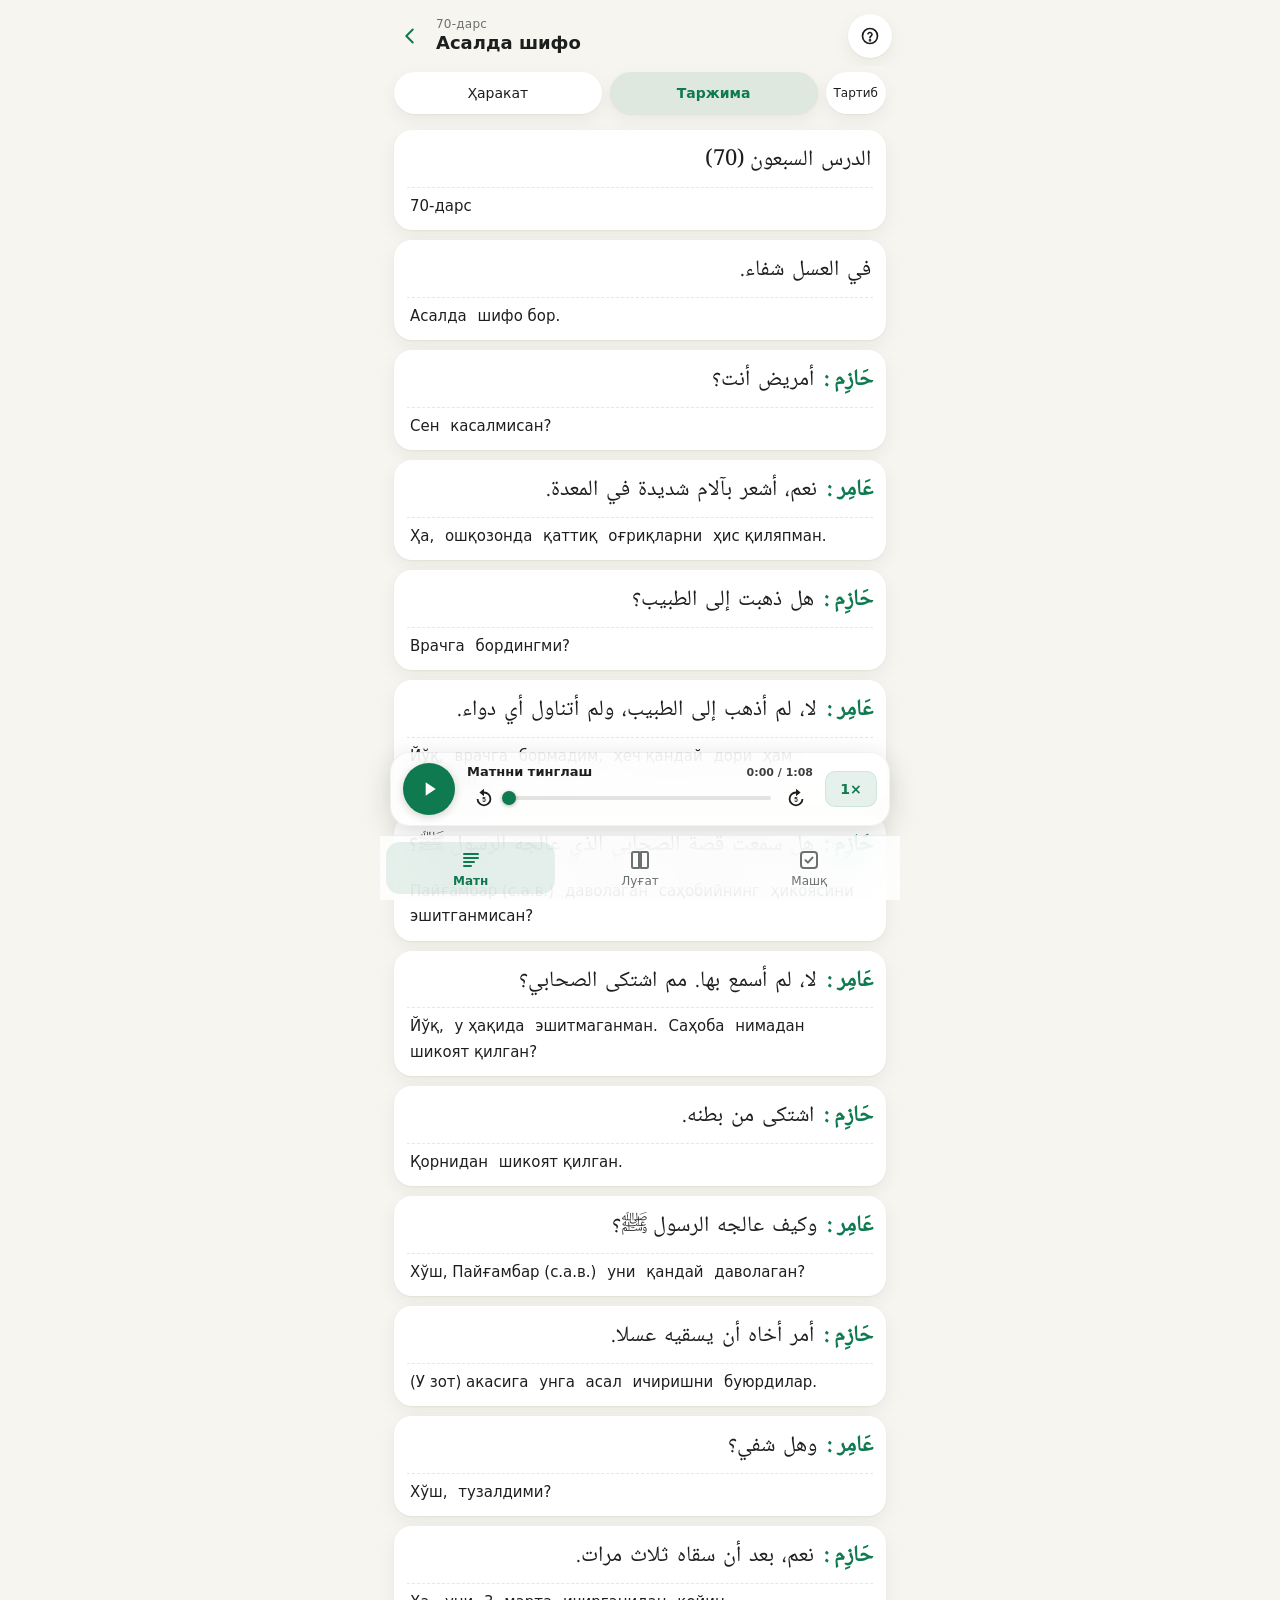
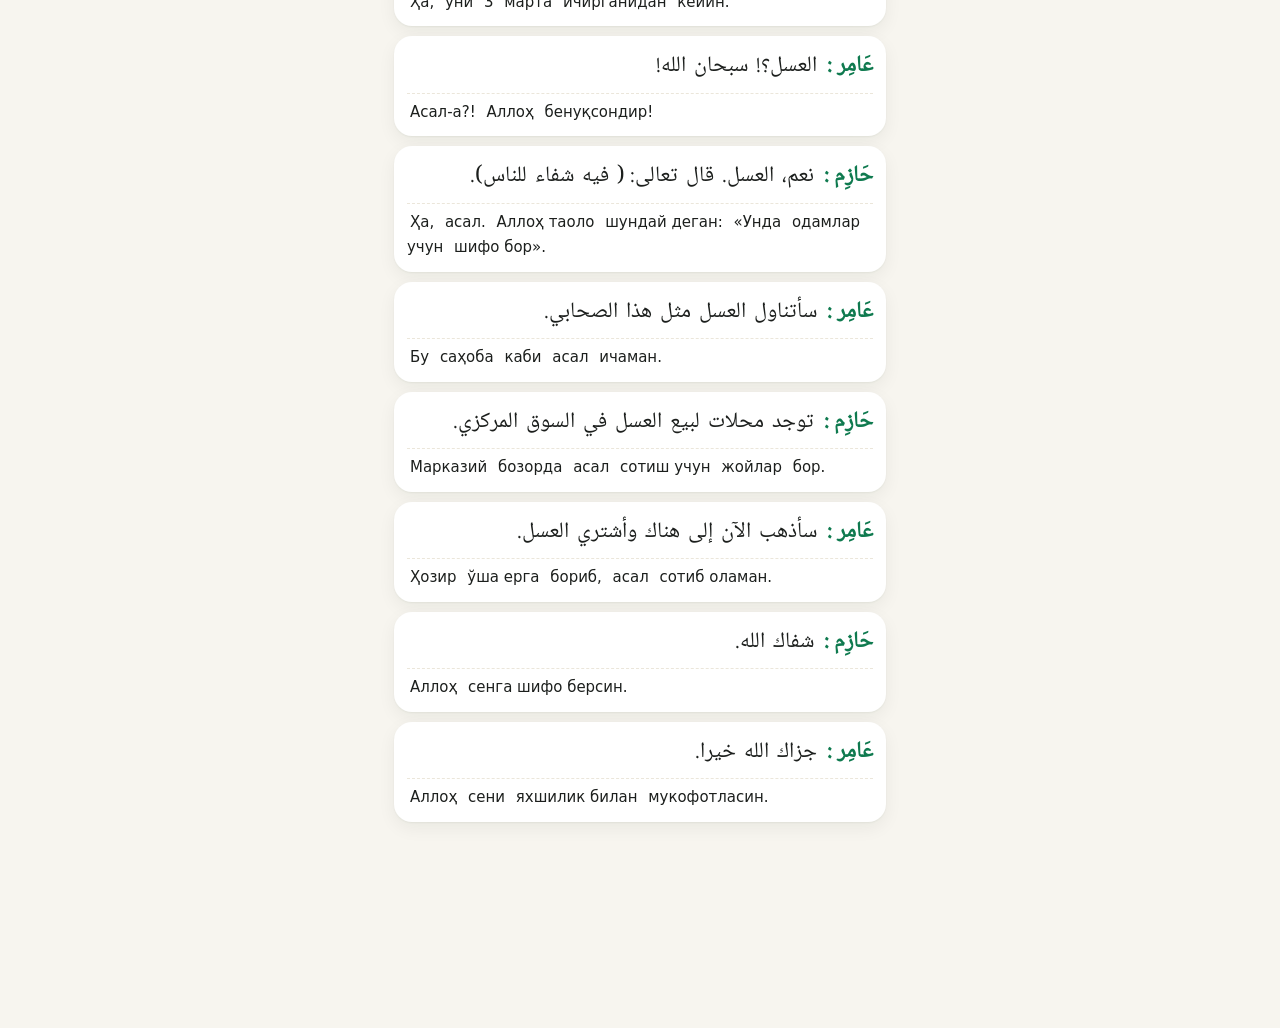
==== commit 318ee5d8: "70-dars: yangi audio (sarlavha bilan, oxirgi gap qo'shildi), so'z vaqtlari qayta hisoblandi Co-Autho" ====
--- a/70.html
+++ b/70.html
@@ -190,7 +190,7 @@
 <div style="display:flex;gap:8px;margin-bottom:10px;position:sticky;top:0;z-index:6;background:var(--bg);padding:6px 0"><button class="tg" id="pp" onclick="ppl()" style="width:60px;margin:0;text-align:center;padding:8px 0;font-size:20px" aria-label="Тўхтатиш/давом">▶</button><button class="tg" id="tg" onclick="tog()" style="flex:1;margin:0;text-align:center;padding:9px 4px">Ҳаракат</button><button class="tg on" id="tt" onclick="ttr()" style="flex:1;margin:0;text-align:center;padding:9px 4px">Таржима</button><button class="tg" id="bl" onclick="bol()" style="flex:0 0 auto;width:auto;margin:0;text-align:center;padding:9px 8px;font-size:12px">Тартиб</button></div>
 <div class="lgd" id="lg"><span class="pm">● Мубтадо</span><span class="px">● Хабар</span><span class="pf">● Феъл</span><span class="po">● Фоил</span><span class="pb">● Мафъулун биҳ</span><span class="pj">● Жар ва мажрур</span><span class="ph">● Зарф, ҳол</span></div>
 <p class="hint" style="line-height:1.7">👆 Босинг — эшитасиз<br>✋ Босиб туринг — изоҳ<br>↔️ Суринг — шу ердан давом<br>🤏 Икки бармоқ — катта-кичик</p>
-<div style="margin:10px 0"><audio controls preload="metadata" style="width:100%" src="a70-dbe1e522.mp3"></audio>
+<div style="margin:10px 0"><audio controls preload="metadata" style="width:100%" src="a70-fb7016e5.mp3"></audio>
 <div class="spd"><span>Тезлик:</span><button onclick="spd(0.5,this)">0.5×</button><button onclick="spd(0.75,this)">0.75×</button><button class="on" onclick="spd(1,this)">1×</button></div></div>
 <div id="tx"></div>
 </div>
@@ -389,7 +389,7 @@
 ["selectstart","dragstart"].forEach(function(n){tx.addEventListener(n,function(e){e.preventDefault()})});
 var p3=document.getElementById("p3");p3.addEventListener("contextmenu",function(e){e.preventDefault()});p3.addEventListener("selectstart",function(e){e.preventDefault()});
 mkCat();build();gl();
-var TM=[[2, 0, 1.42, 2.04, 1.84], [2, 1, 2.04, 2.42, 2.42], [3, 0, 3.24, 4.82, 3.66], [3, 1, 4.82, 5.26, 5.22], [3, 2, 5.26, 6.18, 5.94], [3, 3, 6.18, 7.06, 6.84], [3, 4, 7.06, 7.18, 7.16], [3, 5, 7.18, 7.74, 7.74], [4, 0, 8.92, 9.16, 9.12], [4, 1, 9.16, 9.64, 9.6], [4, 2, 9.64, 9.88, 9.82], [4, 3, 9.88, 10.36, 10.36], [5, 0, 10.88, 12.66, 11.18], [5, 1, 12.66, 12.86, 12.82], [5, 2, 12.86, 13.26, 13.22], [5, 3, 13.26, 13.48, 13.44], [5, 4, 13.48, 14.14, 14.08], [5, 5, 14.14, 14.56, 14.48], [5, 6, 14.56, 15.3, 15.26], [5, 7, 15.3, 15.64, 15.6], [5, 8, 15.64, 16.24, 16.24], [6, 0, 17.38, 17.62, 17.54], [6, 1, 17.62, 18.08, 18.02], [6, 2, 18.08, 18.44, 18.4], [6, 3, 18.44, 19.22, 19.2], [6, 4, 19.22, 19.62, 19.56], [6, 5, 19.62, 20.14, 20.04], [6, 6, 20.14, 22.4, 22.4], [7, 0, 26.56, 27.86, 26.92], [7, 1, 27.86, 28.24, 28.14], [7, 2, 28.24, 28.74, 28.68], [7, 3, 28.74, 29.16, 29.16], [10, 0, 30.16, 30.36, 30.36], [10, 2, 33.42, 33.6, 33.54], [10, 3, 33.6, 34.3, 34.22], [10, 4, 34.3, 34.88, 34.88], [11, 1, 35.88, 36.82, 36.82], [12, 0, 37.3, 38.2, 37.68], [12, 1, 38.2, 38.48, 38.42], [12, 2, 38.48, 38.62, 38.56], [12, 3, 38.62, 39.04, 39.04], [12, 5, 39.48, 40.04, 40.04], [13, 0, 40.68, 42.68, 41.42], [13, 1, 42.68, 43.46, 43.42], [13, 2, 43.46, 44.04, 44.04], [14, 0, 44.68, 45.68, 45.04], [14, 1, 45.68, 47.12, 46.48], [14, 2, 47.12, 47.46, 47.38], [14, 3, 47.46, 49.06, 47.96], [14, 4, 49.06, 49.64, 49.56], [14, 5, 49.64, 50.94, 50.6], [14, 6, 50.94, 51.94, 51.94], [15, 0, 52.88, 53.66, 53.64], [15, 1, 53.66, 54.16, 54.12], [15, 2, 54.16, 54.5, 54.44], [15, 3, 54.5, 54.8, 54.78], [15, 4, 54.8, 55.58, 55.58], [16, 0, 56.42, 56.88, 56.84], [16, 1, 56.88, 57.44, 57.44], [16, 2, 58.1, 58.52, 58.52], [16, 3, 58.52, 59.06, 59.0], [16, 4, 59.06, 59.16, 59.14], [16, 5, 59.16, 59.52, 59.46], [16, 6, 59.52, 60.18, 60.18], [17, 0, 60.88, 61.4, 61.36], [17, 1, 61.4, 61.82, 61.74], [17, 2, 61.82, 62.06, 62.0], [17, 3, 62.06, 62.82, 62.74], [17, 4, 62.82, 63.48, 63.46], [17, 5, 63.48, 64.02, 64.02], [18, 0, 64.9, 65.36, 65.34], [18, 1, 65.36, 65.72, 65.72]],au=document.querySelector("audio"),lastI=-2,raf=null,stopAt=null,progSeek=false,hold=false;
+var TM=[[1, 0, 0.43, 0.8, 0.8], [1, 1, 0.76, 1.8, 1.8], [1, 2, 1.76, 2.8, 2.8], [2, 0, 4.0, 4.74, 4.74], [2, 1, 4.7, 5.09, 5.09], [3, 0, 5.66, 6.19, 6.19], [3, 1, 7.37, 8.0, 8.0], [3, 2, 7.96, 8.59, 8.59], [3, 3, 8.55, 9.38, 9.38], [3, 4, 9.34, 9.58, 9.58], [3, 5, 9.54, 10.37, 10.37], [4, 0, 11.28, 11.49, 11.49], [4, 1, 11.45, 11.99, 11.99], [4, 2, 11.95, 12.32, 12.32], [4, 3, 12.28, 13.14, 12.81], [5, 0, 13.1, 13.59, 13.59], [5, 1, 14.9, 15.13, 15.13], [5, 2, 15.09, 15.51, 15.51], [5, 3, 15.47, 15.89, 15.89], [5, 4, 15.85, 16.46, 16.46], [5, 5, 16.42, 16.84, 16.84], [5, 6, 16.8, 17.6, 17.6], [5, 7, 17.56, 17.98, 17.98], [5, 8, 17.94, 18.55, 18.55], [6, 0, 19.5, 19.72, 19.72], [6, 1, 19.68, 20.29, 20.29], [6, 2, 20.25, 20.85, 20.85], [6, 3, 20.81, 21.61, 21.61], [6, 4, 21.57, 21.98, 21.98], [6, 5, 21.94, 22.74, 22.74], [6, 6, 22.7, 24.62, 24.62], [7, 0, 25.09, 25.69, 25.69], [7, 1, 26.44, 26.61, 26.61], [7, 2, 26.57, 26.87, 26.87], [7, 3, 26.83, 27.13, 27.13], [7, 4, 27.09, 27.39, 27.39], [7, 5, 27.35, 27.65, 27.65], [7, 6, 27.61, 28.89, 28.89], [8, 0, 29.72, 30.18, 30.18], [8, 1, 30.14, 30.4, 30.4], [8, 2, 30.36, 31.04, 31.04], [9, 0, 31.58, 32.11, 32.11], [9, 1, 32.07, 32.75, 32.75], [9, 2, 32.71, 34.37, 34.37], [10, 0, 34.33, 34.85, 34.85], [10, 1, 34.81, 35.34, 35.34], [10, 2, 35.3, 35.5, 35.5], [10, 3, 35.46, 36.14, 36.14], [10, 4, 36.1, 36.63, 36.63], [11, 0, 37.51, 37.89, 37.89], [11, 1, 37.85, 38.8, 38.41], [12, 0, 38.76, 39.21, 39.21], [12, 1, 39.7, 40.06, 40.06], [12, 2, 40.02, 40.22, 40.22], [12, 3, 40.18, 40.69, 40.69], [12, 4, 40.65, 41.17, 41.17], [12, 5, 41.13, 41.65, 41.65], [13, 0, 42.08, 42.75, 42.75], [13, 1, 43.86, 44.76, 44.76], [13, 2, 44.72, 45.76, 45.34], [14, 0, 45.72, 46.15, 46.15], [14, 1, 46.72, 47.52, 47.52], [14, 2, 48.09, 48.49, 48.49], [14, 3, 48.45, 49.02, 49.02], [14, 4, 49.98, 50.74, 50.74], [14, 5, 50.7, 51.8, 51.8], [14, 6, 51.76, 52.87, 52.87], [15, 0, 53.67, 54.63, 54.63], [15, 1, 54.59, 55.09, 55.09], [15, 2, 55.05, 55.4, 55.4], [15, 3, 55.36, 55.71, 55.71], [15, 4, 55.67, 56.32, 56.32], [16, 0, 57.11, 57.71, 57.71], [16, 1, 57.67, 58.46, 58.46], [16, 2, 58.42, 59.02, 59.02], [16, 3, 58.98, 59.58, 59.58], [16, 4, 59.54, 59.77, 59.77], [16, 5, 59.73, 60.15, 60.15], [16, 6, 60.11, 60.89, 60.89], [17, 0, 61.4, 62.11, 62.11], [17, 1, 62.07, 62.28, 62.28], [17, 2, 62.24, 62.61, 62.61], [17, 3, 62.57, 63.38, 63.12], [17, 4, 63.34, 64.1, 64.1], [17, 5, 64.06, 64.64, 64.64], [18, 0, 65.28, 65.86, 65.86], [18, 1, 65.82, 66.22, 66.22], [19, 0, 66.77, 67.45, 67.45], [19, 1, 67.41, 67.88, 67.88], [19, 2, 67.84, 68.3, 68.3]],au=document.querySelector("audio"),lastI=-2,raf=null,stopAt=null,progSeek=false,hold=false;
 function hasTM(l,w){for(var k=0;k<TM.length;k++)if(TM[k][0]==l&&TM[k][1]==w)return true;return false}
 function pick(t){for(var k=0;k<TM.length;k++){if(t>=TM[k][2]&&t<TM[k][3]+0.05)return k}return -1}
 function show1(k){
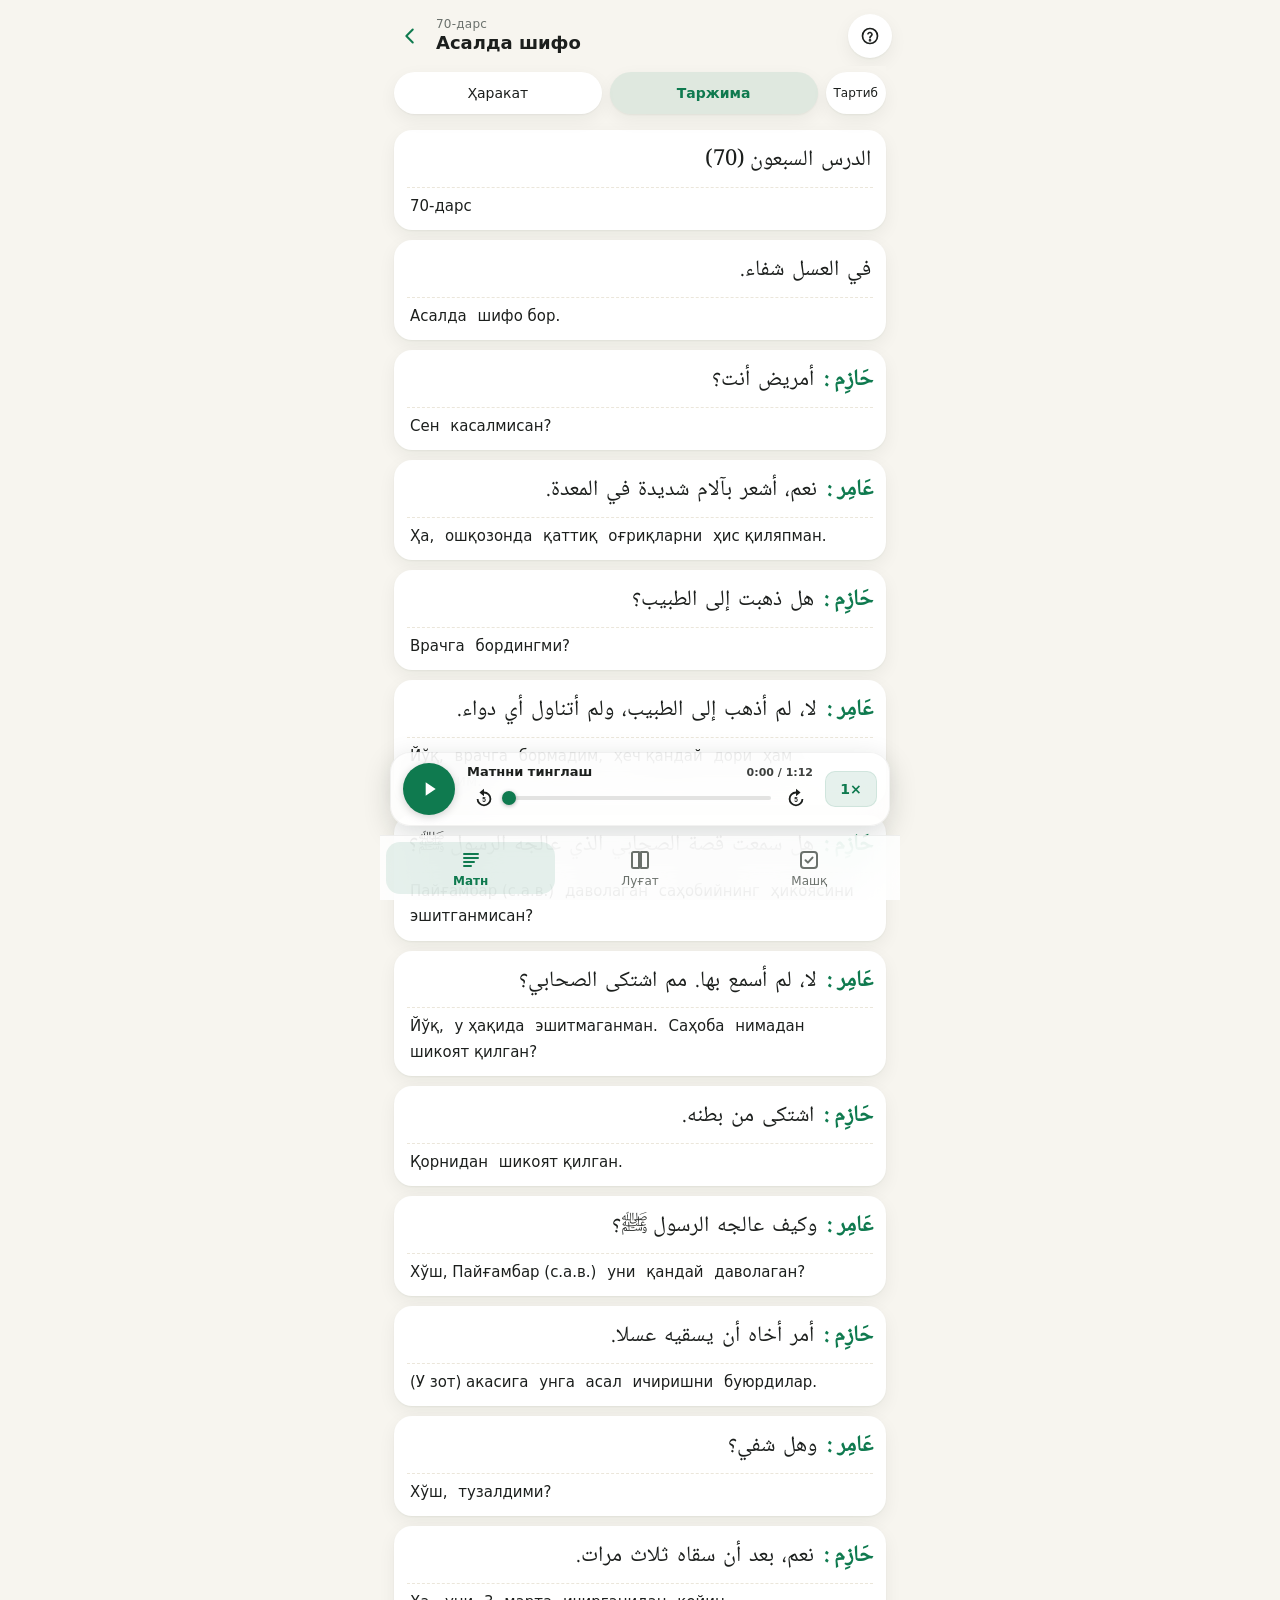
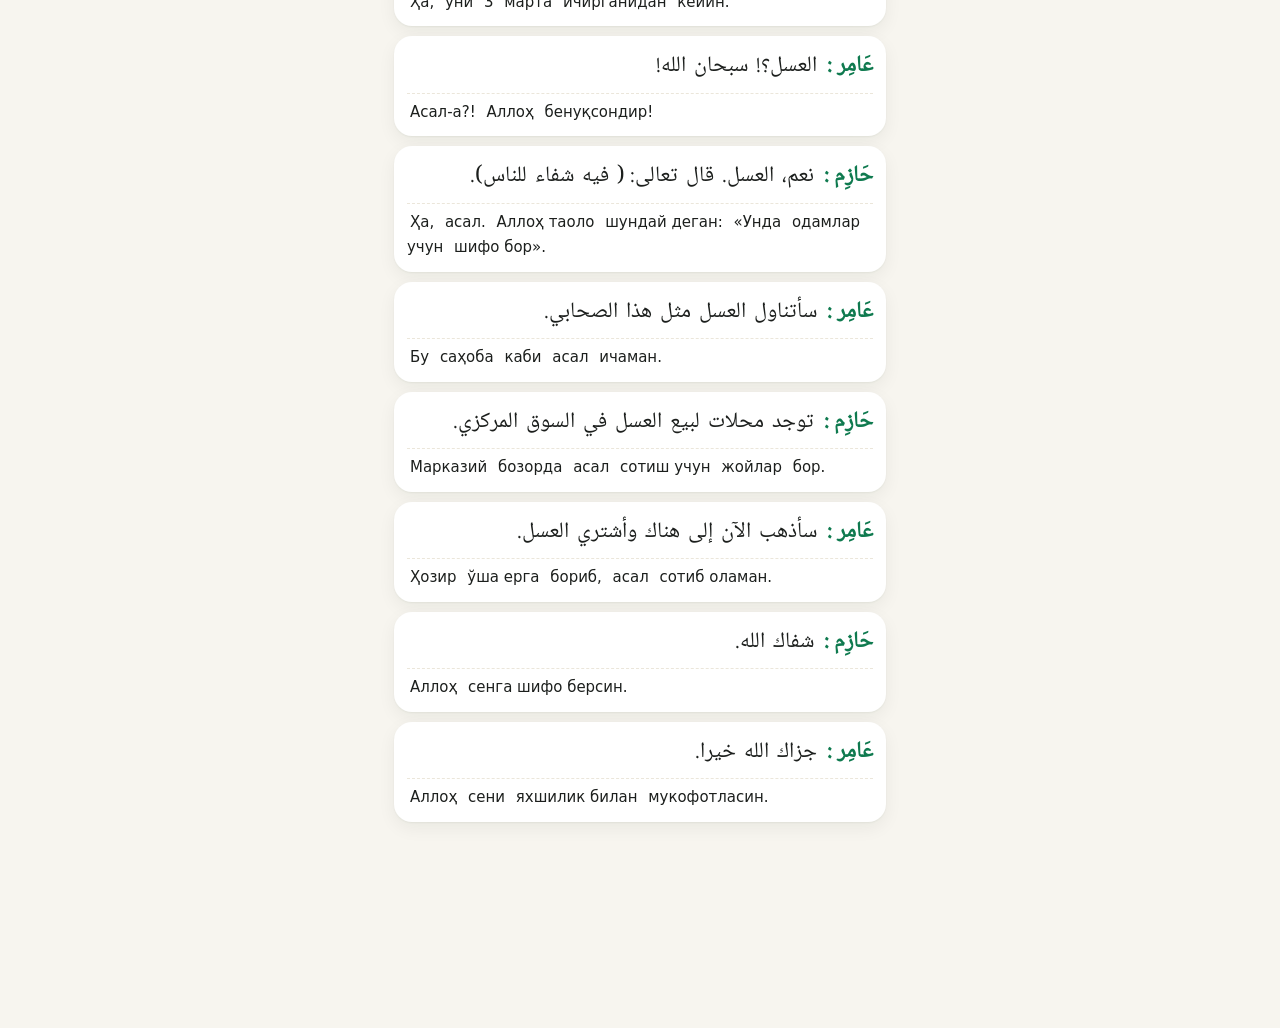
==== commit f6747b4a: "70-dars: Bismillah saqlandi, sarlavha to'g'ri joyda yonadi Co-Authored-By: Claude Opus 5.5 <noreply@" ====
--- a/70.html
+++ b/70.html
@@ -190,7 +190,7 @@
 <div style="display:flex;gap:8px;margin-bottom:10px;position:sticky;top:0;z-index:6;background:var(--bg);padding:6px 0"><button class="tg" id="pp" onclick="ppl()" style="width:60px;margin:0;text-align:center;padding:8px 0;font-size:20px" aria-label="Тўхтатиш/давом">▶</button><button class="tg" id="tg" onclick="tog()" style="flex:1;margin:0;text-align:center;padding:9px 4px">Ҳаракат</button><button class="tg on" id="tt" onclick="ttr()" style="flex:1;margin:0;text-align:center;padding:9px 4px">Таржима</button><button class="tg" id="bl" onclick="bol()" style="flex:0 0 auto;width:auto;margin:0;text-align:center;padding:9px 8px;font-size:12px">Тартиб</button></div>
 <div class="lgd" id="lg"><span class="pm">● Мубтадо</span><span class="px">● Хабар</span><span class="pf">● Феъл</span><span class="po">● Фоил</span><span class="pb">● Мафъулун биҳ</span><span class="pj">● Жар ва мажрур</span><span class="ph">● Зарф, ҳол</span></div>
 <p class="hint" style="line-height:1.7">👆 Босинг — эшитасиз<br>✋ Босиб туринг — изоҳ<br>↔️ Суринг — шу ердан давом<br>🤏 Икки бармоқ — катта-кичик</p>
-<div style="margin:10px 0"><audio controls preload="metadata" style="width:100%" src="a70-fb7016e5.mp3"></audio>
+<div style="margin:10px 0"><audio controls preload="metadata" style="width:100%" src="a70-579b9cb5.mp3"></audio>
 <div class="spd"><span>Тезлик:</span><button onclick="spd(0.5,this)">0.5×</button><button onclick="spd(0.75,this)">0.75×</button><button class="on" onclick="spd(1,this)">1×</button></div></div>
 <div id="tx"></div>
 </div>
@@ -389,7 +389,7 @@
 ["selectstart","dragstart"].forEach(function(n){tx.addEventListener(n,function(e){e.preventDefault()})});
 var p3=document.getElementById("p3");p3.addEventListener("contextmenu",function(e){e.preventDefault()});p3.addEventListener("selectstart",function(e){e.preventDefault()});
 mkCat();build();gl();
-var TM=[[1, 0, 0.43, 0.8, 0.8], [1, 1, 0.76, 1.8, 1.8], [1, 2, 1.76, 2.8, 2.8], [2, 0, 4.0, 4.74, 4.74], [2, 1, 4.7, 5.09, 5.09], [3, 0, 5.66, 6.19, 6.19], [3, 1, 7.37, 8.0, 8.0], [3, 2, 7.96, 8.59, 8.59], [3, 3, 8.55, 9.38, 9.38], [3, 4, 9.34, 9.58, 9.58], [3, 5, 9.54, 10.37, 10.37], [4, 0, 11.28, 11.49, 11.49], [4, 1, 11.45, 11.99, 11.99], [4, 2, 11.95, 12.32, 12.32], [4, 3, 12.28, 13.14, 12.81], [5, 0, 13.1, 13.59, 13.59], [5, 1, 14.9, 15.13, 15.13], [5, 2, 15.09, 15.51, 15.51], [5, 3, 15.47, 15.89, 15.89], [5, 4, 15.85, 16.46, 16.46], [5, 5, 16.42, 16.84, 16.84], [5, 6, 16.8, 17.6, 17.6], [5, 7, 17.56, 17.98, 17.98], [5, 8, 17.94, 18.55, 18.55], [6, 0, 19.5, 19.72, 19.72], [6, 1, 19.68, 20.29, 20.29], [6, 2, 20.25, 20.85, 20.85], [6, 3, 20.81, 21.61, 21.61], [6, 4, 21.57, 21.98, 21.98], [6, 5, 21.94, 22.74, 22.74], [6, 6, 22.7, 24.62, 24.62], [7, 0, 25.09, 25.69, 25.69], [7, 1, 26.44, 26.61, 26.61], [7, 2, 26.57, 26.87, 26.87], [7, 3, 26.83, 27.13, 27.13], [7, 4, 27.09, 27.39, 27.39], [7, 5, 27.35, 27.65, 27.65], [7, 6, 27.61, 28.89, 28.89], [8, 0, 29.72, 30.18, 30.18], [8, 1, 30.14, 30.4, 30.4], [8, 2, 30.36, 31.04, 31.04], [9, 0, 31.58, 32.11, 32.11], [9, 1, 32.07, 32.75, 32.75], [9, 2, 32.71, 34.37, 34.37], [10, 0, 34.33, 34.85, 34.85], [10, 1, 34.81, 35.34, 35.34], [10, 2, 35.3, 35.5, 35.5], [10, 3, 35.46, 36.14, 36.14], [10, 4, 36.1, 36.63, 36.63], [11, 0, 37.51, 37.89, 37.89], [11, 1, 37.85, 38.8, 38.41], [12, 0, 38.76, 39.21, 39.21], [12, 1, 39.7, 40.06, 40.06], [12, 2, 40.02, 40.22, 40.22], [12, 3, 40.18, 40.69, 40.69], [12, 4, 40.65, 41.17, 41.17], [12, 5, 41.13, 41.65, 41.65], [13, 0, 42.08, 42.75, 42.75], [13, 1, 43.86, 44.76, 44.76], [13, 2, 44.72, 45.76, 45.34], [14, 0, 45.72, 46.15, 46.15], [14, 1, 46.72, 47.52, 47.52], [14, 2, 48.09, 48.49, 48.49], [14, 3, 48.45, 49.02, 49.02], [14, 4, 49.98, 50.74, 50.74], [14, 5, 50.7, 51.8, 51.8], [14, 6, 51.76, 52.87, 52.87], [15, 0, 53.67, 54.63, 54.63], [15, 1, 54.59, 55.09, 55.09], [15, 2, 55.05, 55.4, 55.4], [15, 3, 55.36, 55.71, 55.71], [15, 4, 55.67, 56.32, 56.32], [16, 0, 57.11, 57.71, 57.71], [16, 1, 57.67, 58.46, 58.46], [16, 2, 58.42, 59.02, 59.02], [16, 3, 58.98, 59.58, 59.58], [16, 4, 59.54, 59.77, 59.77], [16, 5, 59.73, 60.15, 60.15], [16, 6, 60.11, 60.89, 60.89], [17, 0, 61.4, 62.11, 62.11], [17, 1, 62.07, 62.28, 62.28], [17, 2, 62.24, 62.61, 62.61], [17, 3, 62.57, 63.38, 63.12], [17, 4, 63.34, 64.1, 64.1], [17, 5, 64.06, 64.64, 64.64], [18, 0, 65.28, 65.86, 65.86], [18, 1, 65.82, 66.22, 66.22], [19, 0, 66.77, 67.45, 67.45], [19, 1, 67.41, 67.88, 67.88], [19, 2, 67.84, 68.3, 68.3]],au=document.querySelector("audio"),lastI=-2,raf=null,stopAt=null,progSeek=false,hold=false;
+var TM=[[1, 0, 4.52, 4.87, 4.87], [1, 1, 4.83, 5.82, 5.82], [1, 2, 5.78, 6.76, 6.76], [2, 0, 7.75, 8.49, 8.49], [2, 1, 8.45, 8.84, 8.84], [3, 0, 9.41, 9.94, 9.94], [3, 1, 11.12, 11.75, 11.75], [3, 2, 11.71, 12.34, 12.34], [3, 3, 12.3, 13.13, 13.13], [3, 4, 13.09, 13.33, 13.33], [3, 5, 13.29, 14.12, 14.12], [4, 0, 15.03, 15.24, 15.24], [4, 1, 15.2, 15.74, 15.74], [4, 2, 15.7, 16.07, 16.07], [4, 3, 16.03, 16.89, 16.56], [5, 0, 16.85, 17.34, 17.34], [5, 1, 18.65, 18.88, 18.88], [5, 2, 18.84, 19.26, 19.26], [5, 3, 19.22, 19.64, 19.64], [5, 4, 19.6, 20.21, 20.21], [5, 5, 20.17, 20.59, 20.59], [5, 6, 20.55, 21.35, 21.35], [5, 7, 21.31, 21.73, 21.73], [5, 8, 21.69, 22.3, 22.3], [6, 0, 23.25, 23.47, 23.47], [6, 1, 23.43, 24.04, 24.04], [6, 2, 24.0, 24.6, 24.6], [6, 3, 24.56, 25.36, 25.36], [6, 4, 25.32, 25.73, 25.73], [6, 5, 25.69, 26.49, 26.49], [6, 6, 26.45, 28.37, 28.37], [7, 0, 28.84, 29.44, 29.44], [7, 1, 30.19, 30.36, 30.36], [7, 2, 30.32, 30.62, 30.62], [7, 3, 30.58, 30.88, 30.88], [7, 4, 30.84, 31.14, 31.14], [7, 5, 31.1, 31.4, 31.4], [7, 6, 31.36, 32.64, 32.64], [8, 0, 33.47, 33.93, 33.93], [8, 1, 33.89, 34.15, 34.15], [8, 2, 34.11, 34.79, 34.79], [9, 0, 35.33, 35.86, 35.86], [9, 1, 35.82, 36.5, 36.5], [9, 2, 36.46, 38.12, 38.12], [10, 0, 38.08, 38.6, 38.6], [10, 1, 38.56, 39.09, 39.09], [10, 2, 39.05, 39.25, 39.25], [10, 3, 39.21, 39.89, 39.89], [10, 4, 39.85, 40.38, 40.38], [11, 0, 41.26, 41.64, 41.64], [11, 1, 41.6, 42.55, 42.16], [12, 0, 42.51, 42.96, 42.96], [12, 1, 43.45, 43.81, 43.81], [12, 2, 43.77, 43.97, 43.97], [12, 3, 43.93, 44.44, 44.44], [12, 4, 44.4, 44.92, 44.92], [12, 5, 44.88, 45.4, 45.4], [13, 0, 45.83, 46.5, 46.5], [13, 1, 47.61, 48.51, 48.51], [13, 2, 48.47, 49.51, 49.09], [14, 0, 49.47, 49.9, 49.9], [14, 1, 50.47, 51.27, 51.27], [14, 2, 51.84, 52.24, 52.24], [14, 3, 52.2, 52.77, 52.77], [14, 4, 53.73, 54.49, 54.49], [14, 5, 54.45, 55.55, 55.55], [14, 6, 55.51, 56.62, 56.62], [15, 0, 57.42, 58.38, 58.38], [15, 1, 58.34, 58.84, 58.84], [15, 2, 58.8, 59.15, 59.15], [15, 3, 59.11, 59.46, 59.46], [15, 4, 59.42, 60.07, 60.07], [16, 0, 60.86, 61.46, 61.46], [16, 1, 61.42, 62.21, 62.21], [16, 2, 62.17, 62.77, 62.77], [16, 3, 62.73, 63.33, 63.33], [16, 4, 63.29, 63.52, 63.52], [16, 5, 63.48, 63.9, 63.9], [16, 6, 63.86, 64.64, 64.64], [17, 0, 65.15, 65.86, 65.86], [17, 1, 65.82, 66.03, 66.03], [17, 2, 65.99, 66.36, 66.36], [17, 3, 66.32, 67.13, 66.87], [17, 4, 67.09, 67.85, 67.85], [17, 5, 67.81, 68.39, 68.39], [18, 0, 69.03, 69.61, 69.61], [18, 1, 69.57, 69.97, 69.97], [19, 0, 70.52, 71.2, 71.2], [19, 1, 71.16, 71.63, 71.63], [19, 2, 71.59, 72.05, 72.05]],au=document.querySelector("audio"),lastI=-2,raf=null,stopAt=null,progSeek=false,hold=false;
 function hasTM(l,w){for(var k=0;k<TM.length;k++)if(TM[k][0]==l&&TM[k][1]==w)return true;return false}
 function pick(t){for(var k=0;k<TM.length;k++){if(t>=TM[k][2]&&t<TM[k][3]+0.05)return k}return -1}
 function show1(k){
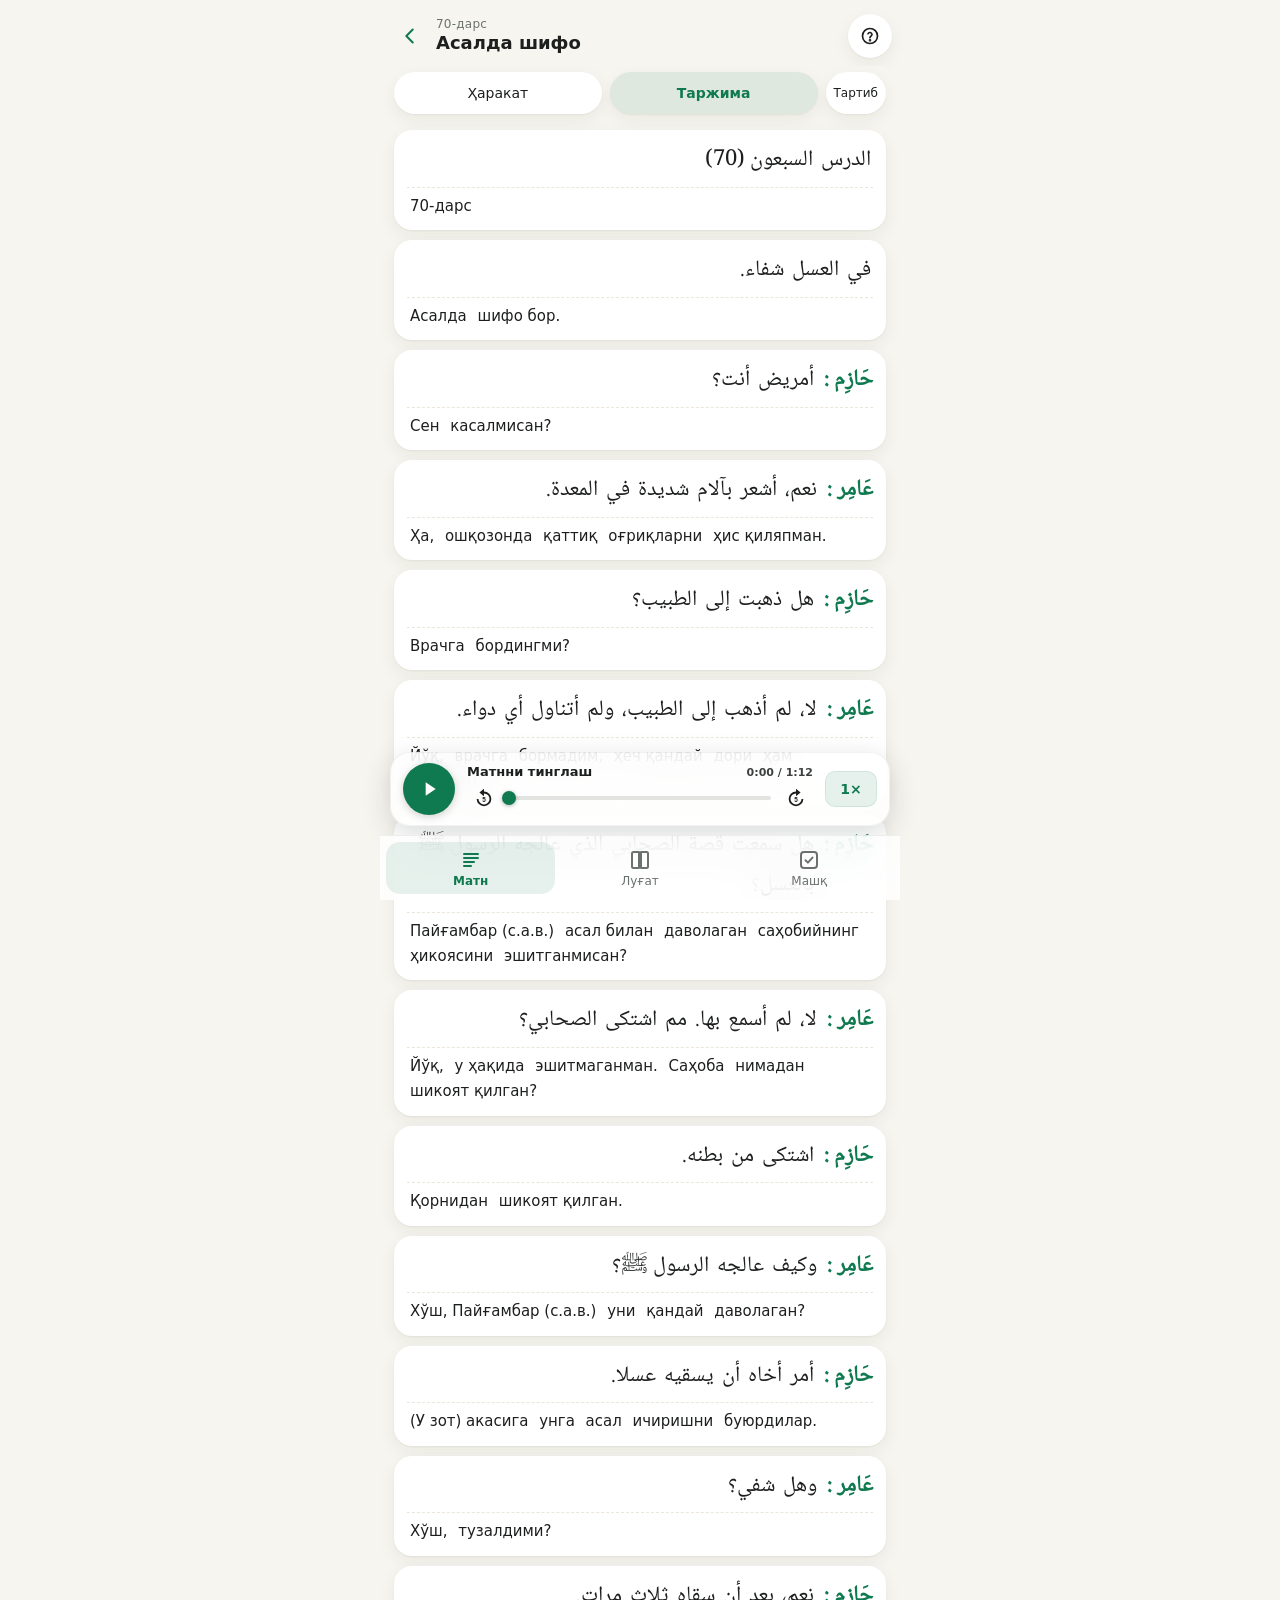
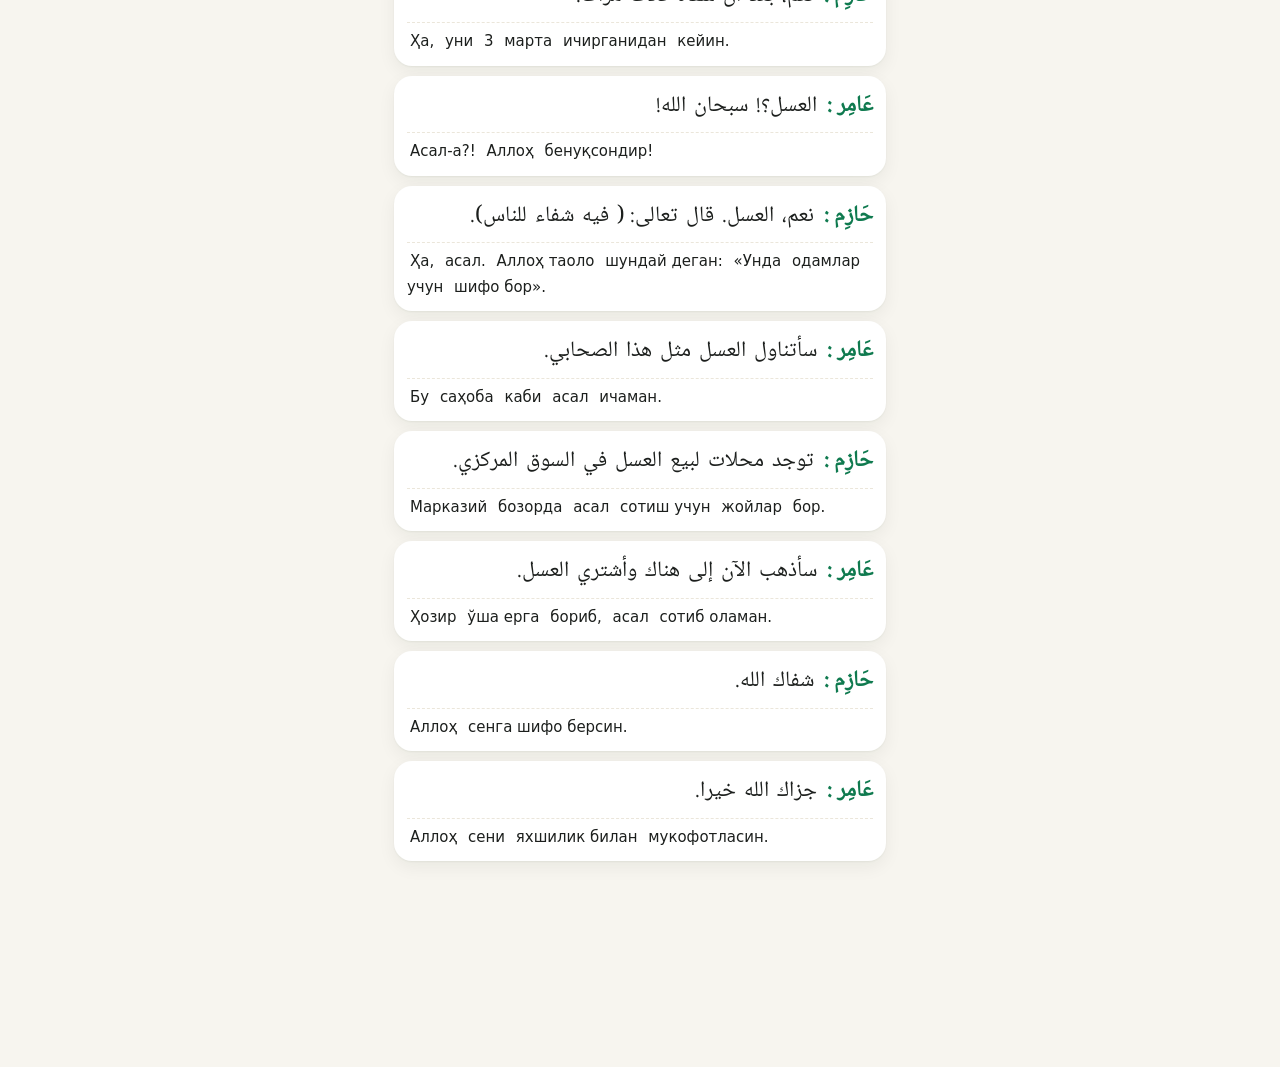
==== commit ab285f09: "70-dars: 6-qatorga بِالْعَسَلِ qo'shildi (audiodagidek) Co-Authored-By: Claude Opus 5.5 <noreply@ant" ====
--- a/70.html
+++ b/70.html
@@ -206,7 +206,7 @@
 ["عَامِر",`نَعَمْ~،|B|[[Ҳарф]]. Сукунга мабний|ҳа/أَشْعُرُ|R|[[Феъл (музорий)]]. Уни насб ёки жазм қилувчи сўз йўқ|ҳис қиляпман/بِآلَامٍ|J|[[Жар-мажрур (ب — жарр ҳарфи, آلَامٍ — исм)]]. Жарр ҳарфидан кейин|оғриқларни/شَدِيدَةٍ|J|[[Исм (сифат)]]. Сифат: мавсуфга эргашади|қаттиқ/فِي|B|[[Ҳарф (жарр ҳарфи)]]. Сукунга мабний|-да/الْمَعِدَةِ~.|J|[[Исм]]. Жарр ҳарфидан кейин|ошқозон`],
 ["حَازِم",`هَلْ|B|[[Ҳарф]]. Сукунга мабний|…ми?/ذَهَبْتَ|B|[[Феъл (мозий)]]. Сукунга мабний|бординг/إِلَى|B|[[Ҳарф (жарр ҳарфи)]]. Сукунга мабний|-га/الطَّبِيبِ~؟|J|[[Исм]]. Жарр ҳарфидан кейин|врач`],
 ["عَامِر",`لَا~،|B|[[Ҳарф]]. Сукунга мабний|йўқ/لَمْ|B|[[Ҳарф]]. Сукунга мабний|…мади/أَذْهَبْ|Z|[[Феъл (музорий)]]. Мажзум: لَمْ дан кейин|бормадим/إِلَى|B|[[Ҳарф (жарр ҳарфи)]]. Сукунга мабний|-га/الطَّبِيبِ~،|J|[[Исм]]. Жарр ҳарфидан кейин|врач/وَلَمْ|B|[[Ҳарф ва ҳарф (و — атф ҳарфи, لَمْ — жазм ҳарфи)]]. Мабний|ва …мади/أَتَنَاوَلْ|Z|[[Феъл (музорий)]]. Мажзум: لَمْ дан кейин|ичмадим/أَيَّ|N|[[Исм]]. Мафъул биҳ, мудоф|ҳеч қандай/دَوَاءٍ~.|J|[[Исм]]. Мудоф илайҳ|дори`],
-["حَازِم",`هَلْ|B|[[Ҳарф]]. Сукунга мабний|…ми?/سَمِعْتَ|B|[[Феъл (мозий)]]. Сукунга мабний|эшитдинг/قِصَّةَ|N|[[Исм]]. Мафъул биҳ, мудоф|ҳикоя/الصَّحَابِيِّ|J|[[Исм]]. Мудоф илайҳ|саҳобий/الَّذِي|B|[[Исм (исм мавсул)]]. Сифат|қайсики/عَالَجَهُ|B|[[Феъл (мозий) ва олмош]]. Фатҳага мабний|уни даволаган/الرَّسُولُ~ ﷺ؟|R|[[Исм]]. Фоил|Пайғамбар (с.а.в.)`],
+["حَازِم",`هَلْ|B|[[Ҳарф]]. Сукунга мабний|…ми?/سَمِعْتَ|B|[[Феъл (мозий)]]. Сукунга мабний|эшитдинг/قِصَّةَ|N|[[Исм]]. Мафъул биҳ, мудоф|ҳикоя/الصَّحَابِيِّ|J|[[Исм]]. Мудоф илайҳ|саҳобий/الَّذِي|B|[[Исм (исм мавсул)]]. Сифат|қайсики/عَالَجَهُ|B|[[Феъл (мозий) ва олмош]]. Фатҳага мабний|уни даволаган/الرَّسُولُ~ ﷺ|R|[[Исм]]. Фоил|Пайғамбар (с.а.в.)/بِالْعَسَلِ~؟|J|[[Жар-мажрур (ب — жарр ҳарфи, الْعَسَلِ — исм)]]. ب жарр ҳарфидан кейин|асал билан`],
 ["عَامِر",`لَا~،|B|[[Ҳарф]]. Сукунга мабний|йўқ/لَمْ|B|[[Ҳарф]]. Сукунга мабний|…мади/أَسْمَعْ|Z|[[Феъл (музорий)]]. Мажзум: لَمْ дан кейин|эшитмадим/بِهَا~.|B|[[Жар-мажрур (ب — жарр ҳарфи, هَا — олмош)]]. Мабний|у ҳақида/مِمَّ|B|[[Жар-мажрур]]. Мабний|нимадан?/اشْتَكَى|B|[[Феъл (мозий)]]. Фатҳага мабний|шикоят қилди/الصَّحَابِيُّ~؟|R|[[Исм]]. Фоил|саҳобий`],
 ["حَازِم",`اشْتَكَى|B|[[Феъл (мозий)]]. Фатҳага мабний|шикоят қилди/مِنْ|B|[[Ҳарф (жарр ҳарфи)]]. Сукунга мабний|-дан/بَطْنِهِ~.|M|[[Исм ва олмош]]. Жарр ҳарфидан кейин, мудоф. Мажрур: بَطْنِ даги касра; هِ — олмош|қорни`],
 ["عَامِر",`وَكَيْفَ|B|[[و — атф ҳарфи + исм истифҳом]]. Ҳол ўрнида|ва қандай/عَالَجَهُ|B|[[Феъл (мозий) ва олмош]]. Фатҳага мабний|уни даволади/الرَّسُولُ~ ﷺ؟|R|[[Исм]]. Фоил|Пайғамбар (с.а.в.)`],
@@ -221,7 +221,7 @@
 ["حَازِم",`شَفَاكَ|B|[[Феъл (мозий) ва олмош]]. Фатҳага мабний|сенга шифо берсин/اللَّهُ~.|R|[[Исм]]. Фоил|Аллоҳ`],
 ["عَامِر",`جَزَاكَ|B|[[Феъл (мозий) ва олмош]]. Фатҳага мабний|сени мукофотласин/اللَّهُ|R|[[Исм]]. Фоил|Аллоҳ/خَيْراً~.|N|[[Исм]]. Мафъул биҳ|яхшилик`]
 ];
-var TR=[[["70-дарс", [0, 1]]], [["Асалда", [0, 1]], ["шифо бор.", [2]]], [["Сен", [1]], ["касалмисан?", [0]]], [["Ҳа,", [0]], ["ошқозонда", [4, 5]], ["қаттиқ", [3]], ["оғриқларни", [2]], ["ҳис қиляпман.", [1]]], [["Врачга", [2, 3]], ["бордингми?", [0, 1]]], [["Йўқ,", [0]], ["врачга", [3, 4]], ["бормадим,", [1, 2]], ["ҳеч қандай", [7]], ["дори", [8]], ["ҳам ичмадим.", [5, 6]]], [["Пайғамбар (с.а.в.)", [6]], ["даволаган", [4, 5]], ["саҳобийнинг", [3]], ["ҳикоясини", [2]], ["эшитганмисан?", [0, 1]]], [["Йўқ,", [0]], ["у ҳақида", [3]], ["эшитмаганман.", [1, 2]], ["Саҳоба", [6]], ["нимадан", [4]], ["шикоят қилган?", [5]]], [["Қорнидан", [1, 2]], ["шикоят қилган.", [0]]], [["Хўш, Пайғамбар (с.а.в.)", [2]], ["уни", [1]], ["қандай", [0]], ["даволаган?", [1]]], [["(У зот) акасига", [1]], ["унга", [3]], ["асал", [4]], ["ичиришни", [2, 3]], ["буюрдилар.", [0]]], [["Хўш,", [0]], ["тузалдими?", [1]]], [["Ҳа,", [0]], ["уни", [3]], ["3", [4]], ["марта", [5]], ["ичирганидан", [2, 3]], ["кейин.", [1]]], [["Асал-а?!", [0]], ["Аллоҳ", [2]], ["бенуқсондир!", [1]]], [["Ҳа,", [0]], ["асал.", [1]], ["Аллоҳ таоло", [3]], ["шундай деган:", [2]], ["«Унда", [4]], ["одамлар учун", [6]], ["шифо бор».", [5]]], [["Бу", [3]], ["саҳоба", [4]], ["каби", [2]], ["асал", [1]], ["ичаман.", [0]]], [["Марказий", [6]], ["бозорда", [4, 5]], ["асал", [3]], ["сотиш учун", [2]], ["жойлар", [1]], ["бор.", [0]]], [["Ҳозир", [1]], ["ўша ерга", [2, 3]], ["бориб,", [0]], ["асал", [5]], ["сотиб оламан.", [4]]], [["Аллоҳ", [1]], ["сенга шифо берсин.", [0]]], [["Аллоҳ", [1]], ["сени", [0]], ["яхшилик билан", [2]], ["мукофотласин.", [0]]]];
+var TR=[[["70-дарс", [0, 1]]], [["Асалда", [0, 1]], ["шифо бор.", [2]]], [["Сен", [1]], ["касалмисан?", [0]]], [["Ҳа,", [0]], ["ошқозонда", [4, 5]], ["қаттиқ", [3]], ["оғриқларни", [2]], ["ҳис қиляпман.", [1]]], [["Врачга", [2, 3]], ["бордингми?", [0, 1]]], [["Йўқ,", [0]], ["врачга", [3, 4]], ["бормадим,", [1, 2]], ["ҳеч қандай", [7]], ["дори", [8]], ["ҳам ичмадим.", [5, 6]]], [["Пайғамбар (с.а.в.)", [6]], ["асал билан", [7]], ["даволаган", [4, 5]], ["саҳобийнинг", [3]], ["ҳикоясини", [2]], ["эшитганмисан?", [0, 1]]], [["Йўқ,", [0]], ["у ҳақида", [3]], ["эшитмаганман.", [1, 2]], ["Саҳоба", [6]], ["нимадан", [4]], ["шикоят қилган?", [5]]], [["Қорнидан", [1, 2]], ["шикоят қилган.", [0]]], [["Хўш, Пайғамбар (с.а.в.)", [2]], ["уни", [1]], ["қандай", [0]], ["даволаган?", [1]]], [["(У зот) акасига", [1]], ["унга", [3]], ["асал", [4]], ["ичиришни", [2, 3]], ["буюрдилар.", [0]]], [["Хўш,", [0]], ["тузалдими?", [1]]], [["Ҳа,", [0]], ["уни", [3]], ["3", [4]], ["марта", [5]], ["ичирганидан", [2, 3]], ["кейин.", [1]]], [["Асал-а?!", [0]], ["Аллоҳ", [2]], ["бенуқсондир!", [1]]], [["Ҳа,", [0]], ["асал.", [1]], ["Аллоҳ таоло", [3]], ["шундай деган:", [2]], ["«Унда", [4]], ["одамлар учун", [6]], ["шифо бор».", [5]]], [["Бу", [3]], ["саҳоба", [4]], ["каби", [2]], ["асал", [1]], ["ичаман.", [0]]], [["Марказий", [6]], ["бозорда", [4, 5]], ["асал", [3]], ["сотиш учун", [2]], ["жойлар", [1]], ["бор.", [0]]], [["Ҳозир", [1]], ["ўша ерга", [2, 3]], ["бориб,", [0]], ["асал", [5]], ["сотиб оламан.", [4]]], [["Аллоҳ", [1]], ["сенга шифо берсин.", [0]]], [["Аллоҳ", [1]], ["сени", [0]], ["яхшилик билан", [2]], ["мукофотласин.", [0]]]];
 var T={R:["марфуъ","дамма"],N:["мансуб","фатҳа"],J:["мажрур","касра"]};
 var show=false,all=[];
 function plain(v){return v.replace(/[\u064B-\u0652\u0670]/g,"")}
@@ -246,10 +246,10 @@
 }
 
 /* klassik i'rob: t=turi r=gapdagi o'rni o=omil i=i'robi b=belgisi x=qolgan qismlari n=izoh a=arabcha i'rob */
-var IRB={"0-0": {"s": "мубтадо", "j": "R", "k": [["اَلدَّرْسُ", "мубтадо, раф қилинган, аломати зоҳирий замма, ўзи мавсуф"], ["", "Сарлавҳа: хабари айтилмаган", "n"]], "o": [["✅ Саҳифада шу:", "мубтадо, хабари маҳзуф."], ["↔️ Бошқа фикр:", "маҳзуф мубтадо (هَذَا) нинг хабари."]], "a": [["الدَّرْسُ", "مُبْتَدَأٌ مَرْفُوعٌ وَعَلَامَةُ رَفْعِهِ الضَّمَّةُ الظَّاهِرَةُ، وَهُوَ مَوْصُوفٌ، وَخَبَرُهُ مَحْذُوفٌ. وَيَجُوزُ أَنْ يَكُونَ خَبَراً لِمُبْتَدَأٍ مَحْذُوفٍ تَقْدِيرُهُ: هَذَا."]]}, "0-1": {"s": "сифат", "j": "R", "k": [["اَلسَّبْعُونَ", "сифат, раф қилинган, аломати و"], ["", "اَلدَّرْسُ нинг сифати", "n"]], "a": [["السَّبْعُونَ", "نَعْتٌ مَرْفُوعٌ وَعَلَامَةُ رَفْعِهِ الْوَاوُ لِأَنَّهُ مُلْحَقٌ بِجَمْعِ الْمُذَكَّرِ السَّالِمِ."]]}, "1-0": {"s": "жар ҳарфи", "j": "", "k": [["فِي", "жар ҳарфи («-да»), сукунга мабний, эъробдан унга ўрин йўқ"]], "a": [["فِي", "حَرْفُ جَرٍّ مَبْنِيٌّ عَلَى السُّكُونِ لَا مَحَلَّ لَهُ مِنَ الْإِعْرَابِ."]]}, "1-1": {"s": "мажрур", "j": "J", "k": [["اَلْعَسَلِ", "мажрур, فِي сабаб жар қилинган, аломати зоҳирий касра"], ["فِي الْعَسَلِ", "жар ҳарфи ва мажрур шибҳи жумла бўлиб, маҳзуф хабари муқаддам бўлмиш مَوْجُودٌ га мутааллиқ"], ["", "хабари муқаддам (олдинга ўтган хабар)", "n"]], "a": [["الْعَسَلِ", "اسْمٌ مَجْرُورٌ بِـ«فِي» وَعَلَامَةُ جَرِّهِ الْكَسْرَةُ الظَّاهِرَةُ."], ["", "وَالْجَارُّ وَالْمَجْرُورُ مُتَعَلِّقَانِ بِمَحْذُوفٍ خَبَرٌ مُقَدَّمٌ."]]}, "1-2": {"s": "мубтадо", "j": "R", "k": [["شِفَاءٌ", "мубтадо муаххар, раф қилинган, аломати зоҳирий замма"], ["", "накра, шунинг учун хабар ундан олдинга ўтган (93-дарс)", "n"]], "a": [["شِفَاءٌ", "مُبْتَدَأٌ مُؤَخَّرٌ مَرْفُوعٌ وَعَلَامَةُ رَفْعِهِ الضَّمَّةُ الظَّاهِرَةُ."]]}, "2-0": {"s": "ҳарф + хабар", "j": "R", "k": [["أَ", "истифҳом ҳарфи («…ми?»), фатҳага мабний, эъробдан унга ўрин йўқ"], ["مَرِيضٌ", "хабари муқаддам, раф қилинган, аломати зоҳирий замма"], ["", "أَنْتَ нинг хабари", "n"]], "o": [["✅ Саҳифада шу:", "مَرِيضٌ — хабари муқаддам, أَنْتَ — мубтадо муаххар."], ["↔️ Бошқа фикр:", "مَرِيضٌ — мубтадо (истифҳомдан кейин келган сифат), أَنْتَ — хабар ўрнини босувчи фоил."]], "a": [["الْهَمْزَةُ", "حَرْفُ اسْتِفْهَامٍ مَبْنِيٌّ عَلَى الْفَتْحِ لَا مَحَلَّ لَهُ مِنَ الْإِعْرَابِ."], ["مَرِيضٌ", "خَبَرٌ مُقَدَّمٌ مَرْفُوعٌ وَعَلَامَةُ رَفْعِهِ الضَّمَّةُ الظَّاهِرَةُ."]]}, "2-1": {"s": "мубтадо", "j": "", "k": [["أَنْتَ", "мунфасил замир бўлиб мубтадо муаххар, фатҳага мабний, раф ўринда"]], "a": [["أَنْتَ", "ضَمِيرٌ مُنْفَصِلٌ مَبْنِيٌّ عَلَى الْفَتْحِ فِي مَحَلِّ رَفْعٍ مُبْتَدَأٌ مُؤَخَّرٌ."]]}, "3-0": {"s": "жавоб ҳарфи", "j": "", "k": [["نَعَمْ", "жавоб ҳарфи («ҳа»), сукунга мабний, эъробдан унга ўрин йўқ"]], "a": [["نَعَمْ", "حَرْفُ جَوَابٍ مَبْنِيٌّ عَلَى السُّكُونِ لَا مَحَلَّ لَهُ مِنَ الْإِعْرَابِ."]]}, "3-1": {"s": "муз.феъли", "j": "R", "k": [["أَشْعُرُ", "музорий феъли, раф қилинган, аломати зоҳирий замма, тагида вожиб ҳолдаги أَنَا мустатир замир бор бўлиб, у фоил"]], "a": [["أَشْعُرُ", "فِعْلٌ مُضَارِعٌ مَرْفُوعٌ لِتَجَرُّدِهِ مِنَ النَّاصِبِ وَالْجَازِمِ، وَعَلَامَةُ رَفْعِهِ الضَّمَّةُ الظَّاهِرَةُ، وَالْفَاعِلُ ضَمِيرٌ مُسْتَتِرٌ وُجُوباً تَقْدِيرُهُ: أَنَا."]]}, "3-2": {"s": "жар + мажрур", "j": "J", "k": [["بِ", "жар ҳарфи, касрага мабний, эъробдан унга ўрин йўқ"], ["آلَامٍ", "мажрур, بِ сабаб жар қилинган, аломати зоҳирий касра, ўзи мавсуф"], ["", "أَلَمٌ (оғриқ) нинг жами", "n"], ["بِآلَامٍ", "жар ҳарфи ва мажрур шибҳи жумла бўлиб, أَشْعُرُ феълига мутааллиқ"]], "a": [["الْبَاءُ", "حَرْفُ جَرٍّ مَبْنِيٌّ عَلَى الْكَسْرِ لَا مَحَلَّ لَهُ مِنَ الْإِعْرَابِ."], ["آلَامٍ", "اسْمٌ مَجْرُورٌ بِالْبَاءِ وَعَلَامَةُ جَرِّهِ الْكَسْرَةُ الظَّاهِرَةُ، وَهُوَ مَوْصُوفٌ."], ["", "وَالْجَارُّ وَالْمَجْرُورُ مُتَعَلِّقَانِ بِـ«أَشْعُرُ»."]]}, "3-3": {"s": "сифат", "j": "J", "k": [["شَدِيدَةٍ", "сифат, жар қилинган, аломати зоҳирий касра"], ["", "آلَامٍ нинг сифати", "n"]], "a": [["شَدِيدَةٍ", "نَعْتٌ مَجْرُورٌ وَعَلَامَةُ جَرِّهِ الْكَسْرَةُ الظَّاهِرَةُ."]]}, "3-4": {"s": "жар ҳарфи", "j": "", "k": [["فِي", "жар ҳарфи («-да»), сукунга мабний, эъробдан унга ўрин йўқ"]], "a": [["فِي", "حَرْفُ جَرٍّ مَبْنِيٌّ عَلَى السُّكُونِ لَا مَحَلَّ لَهُ مِنَ الْإِعْرَابِ."]]}, "3-5": {"s": "мажрур", "j": "J", "k": [["اَلْمَعِدَةِ", "мажрур, فِي сабаб жар қилинган, аломати зоҳирий касра"], ["فِي الْمَعِدَةِ", "жар ҳарфи ва мажрур шибҳи жумла бўлиб, أَشْعُرُ феълига мутааллиқ"]], "a": [["الْمَعِدَةِ", "اسْمٌ مَجْرُورٌ بِـ«فِي» وَعَلَامَةُ جَرِّهِ الْكَسْرَةُ الظَّاهِرَةُ."], ["", "وَالْجَارُّ وَالْمَجْرُورُ مُتَعَلِّقَانِ بِـ«أَشْعُرُ»."]]}, "4-0": {"s": "истифҳом ҳарфи", "j": "", "k": [["هَلْ", "истифҳом ҳарфи («…ми?»), сукунга мабний, эъробдан унга ўрин йўқ"]], "a": [["هَلْ", "حَرْفُ اسْتِفْهَامٍ مَبْنِيٌّ عَلَى السُّكُونِ لَا مَحَلَّ لَهُ مِنَ الْإِعْرَابِ."]]}, "4-1": {"s": "моз.феъли", "j": "", "k": [["ذَهَبْتَ", "мозий феъли, сукунга мабний, تَ бориз муттасил замир бўлиб, у фоил, фатҳага мабний, раф ўринда"], ["", "تَ — «сен»", "n"]], "a": [["ذَهَبْتَ", "فِعْلٌ مَاضٍ مَبْنِيٌّ عَلَى السُّكُونِ لِاتِّصَالِهِ بِتَاءِ الْفَاعِلِ، وَالتَّاءُ ضَمِيرٌ مُتَّصِلٌ مَبْنِيٌّ عَلَى الْفَتْحِ فِي مَحَلِّ رَفْعٍ فَاعِلٌ."]]}, "4-2": {"s": "жар ҳарфи", "j": "", "k": [["إِلَى", "жар ҳарфи («-га»), сукунга мабний, эъробдан унга ўрин йўқ"]], "a": [["إِلَى", "حَرْفُ جَرٍّ مَبْنِيٌّ عَلَى السُّكُونِ لَا مَحَلَّ لَهُ مِنَ الْإِعْرَابِ."]]}, "4-3": {"s": "мажрур", "j": "J", "k": [["اَلطَّبِيبِ", "мажрур, إِلَى сабаб жар қилинган, аломати зоҳирий касра"], ["إِلَى الطَّبِيبِ", "жар ҳарфи ва мажрур шибҳи жумла бўлиб, ذَهَبْتَ феълига мутааллиқ"]], "a": [["الطَّبِيبِ", "اسْمٌ مَجْرُورٌ بِـ«إِلَى» وَعَلَامَةُ جَرِّهِ الْكَسْرَةُ الظَّاهِرَةُ."], ["", "وَالْجَارُّ وَالْمَجْرُورُ مُتَعَلِّقَانِ بِـ«ذَهَبْتَ»."]]}, "5-0": {"s": "жавоб ҳарфи", "j": "", "k": [["لَا", "жавоб ҳарфи («йўқ»), сукунга мабний, эъробдан унга ўрин йўқ"]], "a": [["لَا", "حَرْفُ جَوَابٍ مَبْنِيٌّ عَلَى السُّكُونِ لَا مَحَلَّ لَهُ مِنَ الْإِعْرَابِ."]]}, "5-1": {"s": "жазм ҳарфи", "j": "", "k": [["لَمْ", "жазм ҳарфи («…мади»), сукунга мабний, эъробдан унга ўрин йўқ"]], "a": [["لَمْ", "حَرْفُ نَفْيٍ وَجَزْمٍ وَقَلْبٍ مَبْنِيٌّ عَلَى السُّكُونِ لَا مَحَلَّ لَهُ مِنَ الْإِعْرَابِ."]]}, "5-2": {"s": "муз.феъли", "j": "Z", "k": [["أَذْهَبْ", "музорий феъли, لَمْ сабаб жазм қилинган, аломати зоҳирий сукун, тагида вожиб ҳолдаги أَنَا мустатир замир бор бўлиб, у фоил"]], "a": [["أَذْهَبْ", "فِعْلٌ مُضَارِعٌ مَجْزُومٌ بِـ«لَمْ» وَعَلَامَةُ جَزْمِهِ السُّكُونُ الظَّاهِرُ، وَالْفَاعِلُ ضَمِيرٌ مُسْتَتِرٌ وُجُوباً تَقْدِيرُهُ: أَنَا."]]}, "5-3": {"s": "жар ҳарфи", "j": "", "k": [["إِلَى", "жар ҳарфи («-га»), сукунга мабний, эъробдан унга ўрин йўқ"]], "a": [["إِلَى", "حَرْفُ جَرٍّ مَبْنِيٌّ عَلَى السُّكُونِ لَا مَحَلَّ لَهُ مِنَ الْإِعْرَابِ."]]}, "5-4": {"s": "мажрур", "j": "J", "k": [["اَلطَّبِيبِ", "мажрур, إِلَى сабаб жар қилинган, аломати зоҳирий касра"], ["إِلَى الطَّبِيبِ", "жар ҳарфи ва мажрур шибҳи жумла бўлиб, أَذْهَبْ феълига мутааллиқ"]], "a": [["الطَّبِيبِ", "اسْمٌ مَجْرُورٌ بِـ«إِلَى» وَعَلَامَةُ جَرِّهِ الْكَسْرَةُ الظَّاهِرَةُ."], ["", "وَالْجَارُّ وَالْمَجْرُورُ مُتَعَلِّقَانِ بِـ«أَذْهَبْ»."]]}, "5-5": {"s": "ҳарф + ҳарф", "j": "", "k": [["وَ", "атф ҳарфи («ва»), фатҳага мабний, эъробдан унга ўрин йўқ"], ["لَمْ", "жазм ҳарфи («…мади»), сукунга мабний, эъробдан унга ўрин йўқ"]], "a": [["الْوَاوُ", "حَرْفُ عَطْفٍ مَبْنِيٌّ عَلَى الْفَتْحِ لَا مَحَلَّ لَهُ مِنَ الْإِعْرَابِ."], ["لَمْ", "حَرْفُ نَفْيٍ وَجَزْمٍ وَقَلْبٍ مَبْنِيٌّ عَلَى السُّكُونِ لَا مَحَلَّ لَهُ مِنَ الْإِعْرَابِ."]]}, "5-6": {"s": "муз.феъли", "j": "Z", "k": [["أَتَنَاوَلْ", "музорий феъли, لَمْ сабаб жазм қилинган, аломати зоҳирий сукун, тагида вожиб ҳолдаги أَنَا мустатир замир бор бўлиб, у фоил"], ["", "وَ дан кейинги жумла ундан олдинги жумлага маътуф"]], "a": [["أَتَنَاوَلْ", "فِعْلٌ مُضَارِعٌ مَجْزُومٌ بِـ«لَمْ» وَعَلَامَةُ جَزْمِهِ السُّكُونُ الظَّاهِرُ، وَالْفَاعِلُ ضَمِيرٌ مُسْتَتِرٌ وُجُوباً تَقْدِيرُهُ: أَنَا."], ["", "وَالْجُمْلَةُ مَعْطُوفَةٌ عَلَى جُمْلَةِ «لَمْ أَذْهَبْ»."]]}, "5-7": {"s": "маф.биҳ", "j": "N", "k": [["أَيَّ", "музоф бўлиб мафъулун биҳ, насб қилинган, аломати зоҳирий фатҳа"], ["", "أَتَنَاوَلْ нинг мафъулун биҳи", "n"], ["", "бу ерда сўроқ эмас: инкор гапда «ҳеч қандай» маъносида", "n"]], "a": [["أَيَّ", "مَفْعُولٌ بِهِ مَنْصُوبٌ وَعَلَامَةُ نَصْبِهِ الْفَتْحَةُ الظَّاهِرَةُ، وَهُوَ مُضَافٌ."]]}, "5-8": {"s": "муз.илайҳ", "j": "J", "k": [["دَوَاءٍ", "музофун илайҳ, жар қилинган, аломати зоҳирий касра"]], "a": [["دَوَاءٍ", "مُضَافٌ إِلَيْهِ مَجْرُورٌ وَعَلَامَةُ جَرِّهِ الْكَسْرَةُ الظَّاهِرَةُ."]]}, "6-0": {"s": "истифҳом ҳарфи", "j": "", "k": [["هَلْ", "истифҳом ҳарфи («…ми?»), сукунга мабний, эъробдан унга ўрин йўқ"]], "a": [["هَلْ", "حَرْفُ اسْتِفْهَامٍ مَبْنِيٌّ عَلَى السُّكُونِ لَا مَحَلَّ لَهُ مِنَ الْإِعْرَابِ."]]}, "6-1": {"s": "моз.феъли", "j": "", "k": [["سَمِعْتَ", "мозий феъли, сукунга мабний, تَ бориз муттасил замир бўлиб, у фоил, фатҳага мабний, раф ўринда"]], "a": [["سَمِعْتَ", "فِعْلٌ مَاضٍ مَبْنِيٌّ عَلَى السُّكُونِ لِاتِّصَالِهِ بِتَاءِ الْفَاعِلِ، وَالتَّاءُ ضَمِيرٌ مُتَّصِلٌ مَبْنِيٌّ عَلَى الْفَتْحِ فِي مَحَلِّ رَفْعٍ فَاعِلٌ."]]}, "6-2": {"s": "маф.биҳ", "j": "N", "k": [["قِصَّةَ", "музоф бўлиб мафъулун биҳ, насб қилинган, аломати зоҳирий фатҳа"], ["", "سَمِعْتَ нинг мафъулун биҳи", "n"]], "a": [["قِصَّةَ", "مَفْعُولٌ بِهِ مَنْصُوبٌ وَعَلَامَةُ نَصْبِهِ الْفَتْحَةُ الظَّاهِرَةُ، وَهُوَ مُضَافٌ."]]}, "6-3": {"s": "муз.илайҳ", "j": "J", "k": [["اَلصَّحَابِيِّ", "музофун илайҳ, жар қилинган, аломати зоҳирий касра, ўзи мавсуф"]], "a": [["الصَّحَابِيِّ", "مُضَافٌ إِلَيْهِ مَجْرُورٌ وَعَلَامَةُ جَرِّهِ الْكَسْرَةُ الظَّاهِرَةُ، وَهُوَ مَوْصُوفٌ."]]}, "6-4": {"s": "сифат", "j": "", "k": [["اَلَّذِي", "исм мавсул бўлиб сифат, сукунга мабний, жар ўринда"], ["", "«қайсики»: اَلصَّحَابِيِّ нинг сифати; ўзидан кейинги жумла унинг силаси", "n"]], "a": [["الَّذِي", "اسْمٌ مَوْصُولٌ مَبْنِيٌّ عَلَى السُّكُونِ فِي مَحَلِّ جَرٍّ نَعْتٌ لِـ«الصَّحَابِيِّ»."]]}, "6-5": {"s": "моз.феъли", "j": "", "k": [["عَالَجَ", "мозий феъли, фатҳага мабний"], ["هُ", "муттасил замир бўлиб мафъулун биҳ, заммага мабний, насб ўринда"], ["", "«уни» (саҳобийни); اَلَّذِي га қайтади", "n"]], "a": [["عَالَجَ", "فِعْلٌ مَاضٍ مَبْنِيٌّ عَلَى الْفَتْحِ."], ["الْهَاءُ", "ضَمِيرٌ مُتَّصِلٌ مَبْنِيٌّ عَلَى الضَّمِّ فِي مَحَلِّ نَصْبٍ مَفْعُولٌ بِهِ مُقَدَّمٌ."]]}, "6-6": {"s": "фоил", "j": "R", "k": [["اَلرَّسُولُ", "фоил, раф қилинган, аломати зоҳирий замма"], ["", "عَالَجَ нинг фоили", "n"], ["", "феъл ва фоилдан иборат жумла اَلَّذِي нинг силаси бўлиб, эъробдан унга ўрин йўқ; هُ замири اَلَّذِي га қайтади"], ["", "ﷺ — «صَلَّى اللَّهُ عَلَيْهِ وَسَلَّمَ» (Аллоҳ унга салавот ва салом йўлласин) — дуо жумласи", "n"]], "a": [["الرَّسُولُ", "فَاعِلٌ مُؤَخَّرٌ مَرْفُوعٌ وَعَلَامَةُ رَفْعِهِ الضَّمَّةُ الظَّاهِرَةُ."], ["", "وَجُمْلَةُ «صَلَّى اللَّهُ عَلَيْهِ وَسَلَّمَ» دُعَائِيَّةٌ اعْتِرَاضِيَّةٌ لَا مَحَلَّ لَهَا مِنَ الْإِعْرَابِ."], ["", "وَجُمْلَةُ «عَالَجَهُ الرَّسُولُ» صِلَةُ الْمَوْصُولِ لَا مَحَلَّ لَهَا مِنَ الْإِعْرَابِ."]]}, "7-0": {"s": "жавоб ҳарфи", "j": "", "k": [["لَا", "жавоб ҳарфи («йўқ»), сукунга мабний, эъробдан унга ўрин йўқ"]], "a": [["لَا", "حَرْفُ جَوَابٍ مَبْنِيٌّ عَلَى السُّكُونِ لَا مَحَلَّ لَهُ مِنَ الْإِعْرَابِ."]]}, "7-1": {"s": "жазм ҳарфи", "j": "", "k": [["لَمْ", "жазм ҳарфи («…мади»), сукунга мабний, эъробдан унга ўрин йўқ"]], "a": [["لَمْ", "حَرْفُ نَفْيٍ وَجَزْمٍ وَقَلْبٍ مَبْنِيٌّ عَلَى السُّكُونِ لَا مَحَلَّ لَهُ مِنَ الْإِعْرَابِ."]]}, "7-2": {"s": "муз.феъли", "j": "Z", "k": [["أَسْمَعْ", "музорий феъли, لَمْ сабаб жазм қилинган, аломати зоҳирий сукун, тагида вожиб ҳолдаги أَنَا мустатир замир бор бўлиб, у фоил"]], "a": [["أَسْمَعْ", "فِعْلٌ مُضَارِعٌ مَجْزُومٌ بِـ«لَمْ» وَعَلَامَةُ جَزْمِهِ السُّكُونُ الظَّاهِرُ، وَالْفَاعِلُ ضَمِيرٌ مُسْتَتِرٌ وُجُوباً تَقْدِيرُهُ: أَنَا."]]}, "7-3": {"s": "жар + мажрур", "j": "", "k": [["بِ", "жар ҳарфи («ҳақида»), касрага мабний, эъробдан унга ўрин йўқ"], ["هَا", "муттасил замир бўлиб мажрур, сукунга мабний, жар ўринда"], ["", "قِصَّةٌ (ҳикоя) га қайтади: «у ҳақида»", "n"], ["بِهَا", "жар ҳарфи ва мажрур шибҳи жумла бўлиб, أَسْمَعْ феълига мутааллиқ"]], "a": [["الْبَاءُ", "حَرْفُ جَرٍّ مَبْنِيٌّ عَلَى الْكَسْرِ لَا مَحَلَّ لَهُ مِنَ الْإِعْرَابِ."], ["هَا", "ضَمِيرٌ مُتَّصِلٌ مَبْنِيٌّ عَلَى السُّكُونِ فِي مَحَلِّ جَرٍّ بِالْبَاءِ."], ["", "وَالْجَارُّ وَالْمَجْرُورُ مُتَعَلِّقَانِ بِـ«أَسْمَعْ»."]]}, "7-4": {"s": "жар + мажрур", "j": "", "k": [["مِنْ", "жар ҳарфи («-дан»), сукунга мабний, эъробдан унга ўрин йўқ, кетидан келган мим ҳарфига идғом қилинган"], ["مَ", "исм истифҳом бўлиб мажрур, сукунга мабний, жар ўринда, араблардан эшитилганига кўра унинг алифи ҳазф қилинган"], ["مِمَّ", "жар ҳарфи ва мажрур шибҳи жумла бўлиб, اِشْتَكَى феълига мутааллиқ"], ["", "مِمَّ = مِنْ + مَا — «нимадан?»", "n"]], "a": [["مِنْ", "حَرْفُ جَرٍّ مَبْنِيٌّ عَلَى السُّكُونِ، أُدْغِمَتْ نُونُهُ فِي مِيمِ «مَا»، لَا مَحَلَّ لَهُ مِنَ الْإِعْرَابِ."], ["مَا", "اسْمُ اسْتِفْهَامٍ مَبْنِيٌّ عَلَى السُّكُونِ فِي مَحَلِّ جَرٍّ بِـ«مِنْ»، وَحُذِفَتْ أَلِفُهُ لِدُخُولِ حَرْفِ الْجَرِّ عَلَيْهِ."], ["", "وَالْجَارُّ وَالْمَجْرُورُ مُتَعَلِّقَانِ بِـ«اشْتَكَى»."]]}, "7-5": {"s": "моз.феъли", "j": "", "k": [["اِشْتَكَى", "мозий феъли, фатҳага мабний (фатҳа алиф устида кўринмайди), олдидаги алиф васлий ҳамза бўлгани боис гап орасида талаффуз қилинмайди"], ["", "алифда ҳаракат айтиш имконсиз (таъаззур), шунинг учун фатҳа кўринмайди", "n"]], "a": [["اشْتَكَى", "فِعْلٌ مَاضٍ مَبْنِيٌّ عَلَى الْفَتْحِ الْمُقَدَّرِ عَلَى الْأَلِفِ لِلتَّعَذُّرِ."]]}, "7-6": {"s": "фоил", "j": "R", "k": [["اَلصَّحَابِيُّ", "фоил, раф қилинган, аломати зоҳирий замма"], ["", "اِشْتَكَى нинг фоили", "n"]], "a": [["الصَّحَابِيُّ", "فَاعِلٌ مَرْفُوعٌ وَعَلَامَةُ رَفْعِهِ الضَّمَّةُ الظَّاهِرَةُ."]]}, "8-0": {"s": "моз.феъли", "j": "", "k": [["اِشْتَكَى", "мозий феъли, фатҳага мабний (фатҳа алиф устида кўринмайди), тагида жоиз ҳолдаги هُوَ мустатир замир бор бўлиб, у фоил"], ["", "هُوَ — саҳобийга қайтади", "n"], ["", "алифда ҳаракат айтиш имконсиз (таъаззур), шунинг учун фатҳа кўринмайди", "n"]], "a": [["اشْتَكَى", "فِعْلٌ مَاضٍ مَبْنِيٌّ عَلَى الْفَتْحِ الْمُقَدَّرِ عَلَى الْأَلِفِ لِلتَّعَذُّرِ، وَالْفَاعِلُ ضَمِيرٌ مُسْتَتِرٌ جَوَازاً تَقْدِيرُهُ: هُوَ."]]}, "8-1": {"s": "жар ҳарфи", "j": "", "k": [["مِنْ", "жар ҳарфи («-дан»), сукунга мабний, эъробдан унга ўрин йўқ"]], "a": [["مِنْ", "حَرْفُ جَرٍّ مَبْنِيٌّ عَلَى السُّكُونِ لَا مَحَلَّ لَهُ مِنَ الْإِعْرَابِ."]]}, "8-2": {"s": "мажрур", "j": "J", "k": [["بَطْنِ", "музоф бўлиб мажрур, مِنْ сабаб жар қилинган, аломати зоҳирий касра"], ["هِ", "муттасил замир бўлиб музофун илайҳ, аслида заммага мабний, олдидан келган касра унинг касра бўлишини талаб этган, жар ўринда"], ["", "«унинг»: بَطْنِهِ — «қорни(дан)»", "n"], ["مِنْ بَطْنِهِ", "жар ҳарфи ва мажрур шибҳи жумла бўлиб, اِشْتَكَى феълига мутааллиқ"]], "a": [["بَطْنِ", "اسْمٌ مَجْرُورٌ بِـ«مِنْ» وَعَلَامَةُ جَرِّهِ الْكَسْرَةُ الظَّاهِرَةُ، وَهُوَ مُضَافٌ."], ["الْهَاءُ", "ضَمِيرٌ مُتَّصِلٌ مَبْنِيٌّ عَلَى الضَّمِّ، وَحُرِّكَ بِالْكَسْرِ لِمُنَاسَبَةِ الْكَسْرَةِ قَبْلَهُ، فِي مَحَلِّ جَرٍّ مُضَافٌ إِلَيْهِ."], ["", "وَالْجَارُّ وَالْمَجْرُورُ مُتَعَلِّقَانِ بِـ«اشْتَكَى»."]]}, "9-0": {"s": "ҳарф + ҳол", "j": "", "k": [["وَ", "атф ҳарфи («ва»), фатҳага мабний, эъробдан унга ўрин йўқ"], ["كَيْفَ", "исм истифҳом бўлиб ҳол, фатҳага мабний, насб ўринда"]], "a": [["الْوَاوُ", "حَرْفُ عَطْفٍ مَبْنِيٌّ عَلَى الْفَتْحِ لَا مَحَلَّ لَهُ مِنَ الْإِعْرَابِ."], ["كَيْفَ", "اسْمُ اسْتِفْهَامٍ مَبْنِيٌّ عَلَى الْفَتْحِ فِي مَحَلِّ نَصْبٍ حَالٌ."]]}, "9-1": {"s": "моз.феъли", "j": "", "k": [["عَالَجَ", "мозий феъли, фатҳага мабний"], ["هُ", "муттасил замир бўлиб мафъулун биҳ, заммага мабний, насб ўринда"]], "a": [["عَالَجَ", "فِعْلٌ مَاضٍ مَبْنِيٌّ عَلَى الْفَتْحِ."], ["الْهَاءُ", "ضَمِيرٌ مُتَّصِلٌ مَبْنِيٌّ عَلَى الضَّمِّ فِي مَحَلِّ نَصْبٍ مَفْعُولٌ بِهِ مُقَدَّمٌ."]]}, "9-2": {"s": "фоил", "j": "R", "k": [["اَلرَّسُولُ", "фоил, раф қилинган, аломати зоҳирий замма"], ["", "عَالَجَ нинг фоили", "n"], ["", "ﷺ — «صَلَّى اللَّهُ عَلَيْهِ وَسَلَّمَ» дуо жумласи, оралиқ (мўътариза) жумла, эъробдан унга ўрин йўқ", "n"]], "a": [["الرَّسُولُ", "فَاعِلٌ مُؤَخَّرٌ مَرْفُوعٌ وَعَلَامَةُ رَفْعِهِ الضَّمَّةُ الظَّاهِرَةُ."], ["", "وَجُمْلَةُ «صَلَّى اللَّهُ عَلَيْهِ وَسَلَّمَ» دُعَائِيَّةٌ اعْتِرَاضِيَّةٌ لَا مَحَلَّ لَهَا مِنَ الْإِعْرَابِ."]]}, "10-0": {"s": "моз.феъли", "j": "", "k": [["أَمَرَ", "мозий феъли, фатҳага мабний, тагида жоиз ҳолдаги هُوَ мустатир замир бор бўлиб, у фоил"], ["", "هُوَ — Пайғамбар (с.а.в.)", "n"]], "a": [["أَمَرَ", "فِعْلٌ مَاضٍ مَبْنِيٌّ عَلَى الْفَتْحِ، وَالْفَاعِلُ ضَمِيرٌ مُسْتَتِرٌ جَوَازاً تَقْدِيرُهُ: هُوَ."]]}, "10-1": {"s": "маф.биҳ", "j": "N", "k": [["أَخَا", "музоф бўлиб мафъулун биҳ, насб қилинган, аломати ا"], ["هُ", "муттасил замир бўлиб музофун илайҳ, заммага мабний, жар ўринда"], ["", "касал саҳобийга қайтади: «унинг акаси»", "n"]], "a": [["أَخَا", "مَفْعُولٌ بِهِ مَنْصُوبٌ وَعَلَامَةُ نَصْبِهِ الْأَلِفُ لِأَنَّهُ مِنَ الْأَسْمَاءِ الْخَمْسَةِ، وَهُوَ مُضَافٌ."], ["الْهَاءُ", "ضَمِيرٌ مُتَّصِلٌ مَبْنِيٌّ عَلَى الضَّمِّ فِي مَحَلِّ جَرٍّ مُضَافٌ إِلَيْهِ."]]}, "10-2": {"s": "насб ҳарфи", "j": "", "k": [["أَنْ", "насб ва масдар ҳарфи, сукунга мабний, эъробдан унга ўрин йўқ"]], "a": [["أَنْ", "حَرْفُ مَصْدَرٍ وَنَصْبٍ مَبْنِيٌّ عَلَى السُّكُونِ لَا مَحَلَّ لَهُ مِنَ الْإِعْرَابِ."]]}, "10-3": {"s": "муз.феъли", "j": "N", "k": [["يَسْقِيَ", "музорий феъли, أَنْ сабаб насб қилинган, аломати зоҳирий фатҳа, тагида жоиз ҳолдаги هُوَ мустатир замир бор бўлиб, у фоил"], ["هُ", "муттасил замир бўлиб 1-мафъулун биҳ, заммага мабний, насб ўринда"], ["", "أَنْ ва феълдан изоҳланган масдар маҳзуф بِ жар ҳарфи сабаб мажрур бўлиб, жар ўринда (أَمَرَهُ بِسَقْيِهِ)"], ["", "يَسْقِيَهُ — «уни ичирсин»: фоили — ака (هُوَ), هُ — касал саҳобий", "n"]], "o": [["✅ Саҳифада шу:", "أَنْ يَسْقِيَهُ масдари маҳзуф بِ сабаб жар ўринда (أَمَرَهُ بِسَقْيِهِ)."], ["↔️ Бошқа фикр:", "бу масдар жар ҳарфи тушиб қолгани учун насб ўринда (2-мафъулун биҳ)."]], "a": [["يَسْقِيَ", "فِعْلٌ مُضَارِعٌ مَنْصُوبٌ بِـ«أَنْ» وَعَلَامَةُ نَصْبِهِ الْفَتْحَةُ الظَّاهِرَةُ، وَالْفَاعِلُ ضَمِيرٌ مُسْتَتِرٌ جَوَازاً تَقْدِيرُهُ: هُوَ."], ["الْهَاءُ", "ضَمِيرٌ مُتَّصِلٌ مَبْنِيٌّ عَلَى الضَّمِّ فِي مَحَلِّ نَصْبٍ مَفْعُولٌ بِهِ أَوَّلُ."], ["", "وَالْمَصْدَرُ الْمُؤَوَّلُ مِنْ «أَنْ» وَالْفِعْلِ فِي مَحَلِّ جَرٍّ بِحَرْفِ جَرٍّ مَحْذُوفٍ تَقْدِيرُهُ: أَمَرَهُ بِسَقْيِهِ."]]}, "10-4": {"s": "2-маф.биҳ", "j": "N", "k": [["عَسَلاً", "2-мафъулун биҳ, насб қилинган, аломати зоҳирий фатҳа"], ["", "يَسْقِيَ нинг 2-мафъулун биҳи: سَقَاهُ عَسَلاً — «унга асал ичирди»", "n"]], "a": [["عَسَلاً", "مَفْعُولٌ بِهِ ثَانٍ مَنْصُوبٌ وَعَلَامَةُ نَصْبِهِ الْفَتْحَةُ الظَّاهِرَةُ."]]}, "11-0": {"s": "ҳарф + ҳарф", "j": "", "k": [["وَ", "атф ҳарфи («ва»), фатҳага мабний, эъробдан унга ўрин йўқ"], ["هَلْ", "истифҳом ҳарфи («…ми?»), сукунга мабний, эъробдан унга ўрин йўқ"]], "a": [["الْوَاوُ", "حَرْفُ عَطْفٍ مَبْنِيٌّ عَلَى الْفَتْحِ لَا مَحَلَّ لَهُ مِنَ الْإِعْرَابِ."], ["هَلْ", "حَرْفُ اسْتِفْهَامٍ مَبْنِيٌّ عَلَى السُّكُونِ لَا مَحَلَّ لَهُ مِنَ الْإِعْرَابِ."]]}, "11-1": {"s": "мажҳ.феъл", "j": "", "k": [["شُفِيَ", "мажҳул мозий феъли, фатҳага мабний, тагида жоиз ҳолдаги هُوَ мустатир замир бор бўлиб, у ноиби фоилдир"], ["", "«тузалди (шифо топди)»: شَفَى дан мажҳул", "n"]], "a": [["شُفِيَ", "فِعْلٌ مَاضٍ مَبْنِيٌّ لِلْمَجْهُولِ عَلَى الْفَتْحِ، وَنَائِبُ الْفَاعِلِ ضَمِيرٌ مُسْتَتِرٌ جَوَازاً تَقْدِيرُهُ: هُوَ."]]}, "12-0": {"s": "жавоб ҳарфи", "j": "", "k": [["نَعَمْ", "жавоб ҳарфи («ҳа»), сукунга мабний, эъробдан унга ўрин йўқ"]], "a": [["نَعَمْ", "حَرْفُ جَوَابٍ مَبْنِيٌّ عَلَى السُّكُونِ لَا مَحَلَّ لَهُ مِنَ الْإِعْرَابِ."]]}, "12-1": {"s": "зарф", "j": "N", "k": [["بَعْدَ", "музоф бўлиб зарф замон, насб қилинган, аломати зоҳирий фатҳа"], ["", "маҳзуф شُفِيَ феълининг зарф замони", "n"]], "a": [["بَعْدَ", "ظَرْفُ زَمَانٍ مَنْصُوبٌ وَعَلَامَةُ نَصْبِهِ الْفَتْحَةُ الظَّاهِرَةُ، وَهُوَ مُضَافٌ، مُتَعَلِّقٌ بِفِعْلٍ مَحْذُوفٍ تَقْدِيرُهُ: شُفِيَ."]]}, "12-2": {"s": "масдар ҳарфи", "j": "", "k": [["أَنْ", "насб ва масдар ҳарфи, сукунга мабний, эъробдан унга ўрин йўқ"]], "a": [["أَنْ", "حَرْفٌ مَصْدَرِيٌّ مَبْنِيٌّ عَلَى السُّكُونِ لَا مَحَلَّ لَهُ مِنَ الْإِعْرَابِ."]]}, "12-3": {"s": "моз.феъли", "j": "", "k": [["سَقَى", "мозий феъли, фатҳага мабний (фатҳа алиф устида кўринмайди), тагида жоиз ҳолдаги هُوَ мустатир замир бор бўлиб, у фоил"], ["", "алифда ҳаракат айтиш имконсиз (таъаззур), шунинг учун фатҳа кўринмайди", "n"], ["هُ", "муттасил замир бўлиб мафъулун биҳ, заммага мабний, насб ўринда"], ["", "أَنْ ва феълдан изоҳланган масдар музофун илайҳ бўлиб, жар ўринда"], ["بَعْدَ أَنْ سَقَاهُ", "зарф ва музофун илайҳ шибҳи жумла бўлиб, маҳзуф شُفِيَ феълига мутааллиқ"], ["", "بَعْدَ أَنْ سَقَاهُ = بَعْدَ سَقْيِهِ — «ичирганидан кейин»", "n"]], "a": [["سَقَى", "فِعْلٌ مَاضٍ مَبْنِيٌّ عَلَى الْفَتْحِ الْمُقَدَّرِ عَلَى الْأَلِفِ لِلتَّعَذُّرِ، وَالْفَاعِلُ ضَمِيرٌ مُسْتَتِرٌ جَوَازاً تَقْدِيرُهُ: هُوَ."], ["الْهَاءُ", "ضَمِيرٌ مُتَّصِلٌ مَبْنِيٌّ عَلَى الضَّمِّ فِي مَحَلِّ نَصْبٍ مَفْعُولٌ بِهِ."], ["", "وَالْمَصْدَرُ الْمُؤَوَّلُ مِنْ «أَنْ» وَالْفِعْلِ فِي مَحَلِّ جَرٍّ مُضَافٌ إِلَيْهِ."]]}, "12-4": {"s": "маф.мутлақ", "j": "N", "k": [["ثَلَاثَ", "музоф бўлиб мафъулун мутлақ, насб қилинган, аломати зоҳирий фатҳа"], ["", "ثَلَاثَ مَرَّاتٍ — «3 марта» (67-дарс: сон музоф, مَرَّاتٌ — музофун илайҳ)", "n"]], "a": [["ثَلَاثَ", "نَائِبٌ عَنِ الْمَفْعُولِ الْمُطْلَقِ مَنْصُوبٌ وَعَلَامَةُ نَصْبِهِ الْفَتْحَةُ الظَّاهِرَةُ، وَهُوَ مُضَافٌ."]]}, "12-5": {"s": "муз.илайҳ", "j": "J", "k": [["مَرَّاتٍ", "музофун илайҳ, жар қилинган, аломати зоҳирий касра"], ["", "жам муаннас солим", "n"]], "a": [["مَرَّاتٍ", "مُضَافٌ إِلَيْهِ مَجْرُورٌ وَعَلَامَةُ جَرِّهِ الْكَسْرَةُ الظَّاهِرَةُ."]]}, "13-0": {"s": "хабар", "j": "R", "k": [["اَلْعَسَلُ", "хабар, раф қилинган, аломати зоҳирий замма, мубтадоси маҳзуф (هُوَ)"], ["", "Ажабланиш сўроғи: «Асал-а?!» — (أَهُوَ) الْعَسَلُ", "n"]], "o": [["✅ Саҳифада шу:", "маҳзуф мубтадо (هُوَ) нинг хабари."], ["↔️ Бошқа фикр:", "мубтадо, хабари маҳзуф."]], "a": [["الْعَسَلُ", "خَبَرٌ لِمُبْتَدَأٍ مَحْذُوفٍ تَقْدِيرُهُ: أَهُوَ، مَرْفُوعٌ وَعَلَامَةُ رَفْعِهِ الضَّمَّةُ الظَّاهِرَةُ."]]}, "13-1": {"s": "маф.мутлақ", "j": "N", "k": [["سُبْحَانَ", "музоф бўлиб мафъулун мутлақ, насб қилинган, аломати зоҳирий фатҳа"], ["", "маҳзуф أُسَبِّحُ феълининг мафъулун мутлақи", "n"]], "a": [["سُبْحَانَ", "مَفْعُولٌ مُطْلَقٌ لِفِعْلٍ مَحْذُوفٍ تَقْدِيرُهُ: أُسَبِّحُ، مَنْصُوبٌ وَعَلَامَةُ نَصْبِهِ الْفَتْحَةُ الظَّاهِرَةُ، وَهُوَ مُضَافٌ."]]}, "13-2": {"s": "муз.илайҳ", "j": "J", "k": [["اَللَّهِ", "лафзи жалола бўлиб музофун илайҳ, жар қилинган, аломати зоҳирий касра"]], "a": [["اللَّهِ", "لَفْظُ الْجَلَالَةِ مُضَافٌ إِلَيْهِ مَجْرُورٌ وَعَلَامَةُ جَرِّهِ الْكَسْرَةُ الظَّاهِرَةُ."]]}, "14-0": {"s": "жавоб ҳарфи", "j": "", "k": [["نَعَمْ", "жавоб ҳарфи («ҳа»), сукунга мабний, эъробдан унга ўрин йўқ"]], "a": [["نَعَمْ", "حَرْفُ جَوَابٍ مَبْنِيٌّ عَلَى السُّكُونِ لَا مَحَلَّ لَهُ مِنَ الْإِعْرَابِ."]]}, "14-1": {"s": "хабар", "j": "R", "k": [["اَلْعَسَلُ", "хабар, раф қилинган, аломати зоҳирий замма, мубтадоси маҳзуф (هُوَ)"]], "o": [["✅ Саҳифада шу:", "маҳзуф мубтадо (هُوَ) нинг хабари."], ["↔️ Бошқа фикр:", "мубтадо, хабари маҳзуф."]], "a": [["الْعَسَلُ", "خَبَرٌ لِمُبْتَدَأٍ مَحْذُوفٍ تَقْدِيرُهُ: هُوَ، مَرْفُوعٌ وَعَلَامَةُ رَفْعِهِ الضَّمَّةُ الظَّاهِرَةُ."]]}, "14-2": {"s": "моз.феъли", "j": "", "k": [["قَالَ", "мозий феъли, фатҳага мабний, тагида жоиз ҳолдаги هُوَ мустатир замир бор бўлиб, у фоил"], ["", "هُوَ — Аллоҳ", "n"]], "a": [["قَالَ", "فِعْلٌ مَاضٍ مَبْنِيٌّ عَلَى الْفَتْحِ، وَالْفَاعِلُ ضَمِيرٌ مُسْتَتِرٌ جَوَازاً تَقْدِيرُهُ: هُوَ (يَعُودُ عَلَى اللَّهِ)."]]}, "14-3": {"s": "моз.феъли", "j": "", "k": [["تَعَالَى", "мозий феъли, фатҳага мабний (фатҳа алиф устида кўринмайди), тагида жоиз ҳолдаги هُوَ мустатир замир бор бўлиб, у фоил"], ["", "алифда ҳаракат айтиш имконсиз (таъаззур), шунинг учун фатҳа кўринмайди", "n"], ["", "феъл ва фоилдан иборат оралиқ (мўътариза) жумла, эъробдан унга ўрин йўқ"]], "o": [["✅ Саҳифада шу:", "оралиқ (мўътариза) жумла, эъробдан унга ўрин йўқ."], ["↔️ Бошқа фикр:", "жумлаи ҳолийя, насб ўринда (92-дарсдаги قَالَ اللَّهُ تَعَالَى каби)."]], "a": [["تَعَالَى", "فِعْلٌ مَاضٍ مَبْنِيٌّ عَلَى الْفَتْحِ الْمُقَدَّرِ عَلَى الْأَلِفِ لِلتَّعَذُّرِ، وَالْفَاعِلُ ضَمِيرٌ مُسْتَتِرٌ جَوَازاً تَقْدِيرُهُ: هُوَ، وَالْجُمْلَةُ اعْتِرَاضِيَّةٌ لَا مَحَلَّ لَهَا مِنَ الْإِعْرَابِ."]]}, "14-4": {"s": "ҳарф + хабар", "j": "", "k": [["فِي", "жар ҳарфи («-да»), сукунга мабний, эъробдан унга ўрин йўқ"], ["هِ", "муттасил замир бўлиб мажрур, аслида заммага мабний, олдидан келган сукунли ي унинг касра бўлишини талаб этган, жар ўринда"], ["", "асалга қайтади: «унда»", "n"], ["فِيهِ", "жар ҳарфи ва мажрур шибҳи жумла бўлиб, маҳзуф хабари муқаддам бўлмиш مَوْجُودٌ га мутааллиқ"]], "a": [["فِي", "حَرْفُ جَرٍّ مَبْنِيٌّ عَلَى السُّكُونِ لَا مَحَلَّ لَهُ مِنَ الْإِعْرَابِ."], ["الْهَاءُ", "ضَمِيرٌ مُتَّصِلٌ مَبْنِيٌّ عَلَى الضَّمِّ، وَحُرِّكَ بِالْكَسْرِ لِمُنَاسَبَةِ الْيَاءِ، فِي مَحَلِّ جَرٍّ بِـ«فِي»."], ["", "وَالْجَارُّ وَالْمَجْرُورُ مُتَعَلِّقَانِ بِمَحْذُوفٍ خَبَرٌ مُقَدَّمٌ."]]}, "14-5": {"s": "мубтадо", "j": "R", "k": [["شِفَاءٌ", "мубтадо муаххар, раф қилинган, аломати зоҳирий замма"]], "a": [["شِفَاءٌ", "مُبْتَدَأٌ مُؤَخَّرٌ مَرْفُوعٌ وَعَلَامَةُ رَفْعِهِ الضَّمَّةُ الظَّاهِرَةُ."]]}, "14-6": {"s": "жар + мажрур", "j": "J", "k": [["لِ", "жар ҳарфи («учун»), касрага мабний, эъробдан унга ўрин йўқ"], ["اَلنَّاسِ", "мажрур, لِ сабаб жар қилинган, аломати зоҳирий касра"], ["لِلنَّاسِ", "жар ҳарфи ва мажрур шибҳи жумла бўлиб, شِفَاءٌ га мутааллиқ"], ["", "فِيهِ شِفَاءٌ لِلنَّاسِ жумласи قَالَ нинг мафъулун биҳи бўлиб, насб ўринда"], ["", "فِيهِ شِفَاءٌ لِلنَّاسِ — Наҳл сураси, 69-оят", "n"]], "a": [["اللَّامُ", "حَرْفُ جَرٍّ مَبْنِيٌّ عَلَى الْكَسْرِ لَا مَحَلَّ لَهُ مِنَ الْإِعْرَابِ."], ["النَّاسِ", "اسْمٌ مَجْرُورٌ بِاللَّامِ وَعَلَامَةُ جَرِّهِ الْكَسْرَةُ الظَّاهِرَةُ."], ["", "وَالْجَارُّ وَالْمَجْرُورُ مُتَعَلِّقَانِ بِـ«شِفَاءٌ»، وَالْجُمْلَةُ الِاسْمِيَّةُ «فِيهِ شِفَاءٌ لِلنَّاسِ» فِي مَحَلِّ نَصْبٍ مَقُولُ الْقَوْلِ."]]}, "15-0": {"s": "ҳарф + муз.феъли", "j": "R", "k": [["سَ", "истиқбол (келаси замон) ҳарфи, фатҳага мабний, эъробдан унга ўрин йўқ"], ["أَتَنَاوَلُ", "музорий феъли, раф қилинган, аломати зоҳирий замма, тагида вожиб ҳолдаги أَنَا мустатир замир бор бўлиб, у фоил"]], "a": [["السِّينُ", "حَرْفُ اسْتِقْبَالٍ مَبْنِيٌّ عَلَى الْفَتْحِ لَا مَحَلَّ لَهُ مِنَ الْإِعْرَابِ."], ["أَتَنَاوَلُ", "فِعْلٌ مُضَارِعٌ مَرْفُوعٌ لِتَجَرُّدِهِ مِنَ النَّاصِبِ وَالْجَازِمِ، وَعَلَامَةُ رَفْعِهِ الضَّمَّةُ الظَّاهِرَةُ، وَالْفَاعِلُ ضَمِيرٌ مُسْتَتِرٌ وُجُوباً تَقْدِيرُهُ: أَنَا."]]}, "15-1": {"s": "маф.биҳ", "j": "N", "k": [["اَلْعَسَلَ", "мафъулун биҳ, насб қилинган, аломати зоҳирий фатҳа"], ["", "أَتَنَاوَلُ нинг мафъулун биҳи", "n"]], "a": [["الْعَسَلَ", "مَفْعُولٌ بِهِ مَنْصُوبٌ وَعَلَامَةُ نَصْبِهِ الْفَتْحَةُ الظَّاهِرَةُ."]]}, "15-2": {"s": "сифат", "j": "N", "k": [["تَنَاوُلاً", "маҳзуф (ҳазф қилинган) мафъулун мутлақ бор, ўзи мавсуф"], ["مِثْلَ", "музоф бўлиб сифат, насб қилинган, аломати зоҳирий фатҳа"], ["", "«каби»: تَنَاوُلاً مِثْلَ تَنَاوُلِ هَذَا الصَّحَابِيِّ", "n"]], "o": [["✅ Рожиҳ (кўпчилик) — саҳифада шу:", "маҳзуф мафъулун мутлақ (تَنَاوُلاً) нинг сифати (67-дарсдаги كَثِيرًا каби)."], ["↔️ Бошқа фикр:", "ҳол, насб қилинган."]], "a": [["مِثْلَ", "نَعْتٌ لِمَفْعُولٍ مُطْلَقٍ مَحْذُوفٍ (أَيْ: تَنَاوُلاً مِثْلَ تَنَاوُلِ هَذَا الصَّحَابِيِّ) مَنْصُوبٌ وَعَلَامَةُ نَصْبِهِ الْفَتْحَةُ الظَّاهِرَةُ، وَهُوَ مُضَافٌ."]]}, "15-3": {"s": "муз.илайҳ", "j": "", "k": [["هَذَا", "исм ишора бўлиб музофун илайҳ, сукунга мабний, жар ўринда, ўзи мубдалин минҳу"]], "a": [["هَذَا", "اسْمُ إِشَارَةٍ مَبْنِيٌّ عَلَى السُّكُونِ فِي مَحَلِّ جَرٍّ مُضَافٌ إِلَيْهِ."]]}, "15-4": {"s": "бадал", "j": "J", "k": [["اَلصَّحَابِيِّ", "бадал, жар қилинган, аломати зоҳирий касра"], ["", "هَذَا дан бадал (91-дарс)", "n"]], "a": [["الصَّحَابِيِّ", "بَدَلٌ مَجْرُورٌ وَعَلَامَةُ جَرِّهِ الْكَسْرَةُ الظَّاهِرَةُ."]]}, "16-0": {"s": "мажҳ.феъл", "j": "R", "k": [["تُوجَدُ", "мажҳул музорий феъли, раф қилинган, аломати зоҳирий замма"], ["", "«топилади, бор»: وَجَدَ дан мажҳул", "n"]], "a": [["تُوجَدُ", "فِعْلٌ مُضَارِعٌ مَبْنِيٌّ لِلْمَجْهُولِ مَرْفُوعٌ وَعَلَامَةُ رَفْعِهِ الضَّمَّةُ الظَّاهِرَةُ."]]}, "16-1": {"s": "ноиби фоил", "j": "R", "k": [["مَحَلَّاتٌ", "ноиби фоил, раф қилинган, аломати зоҳирий замма"], ["", "تُوجَدُ нинг ноиби фоили; муаннас жам, шунинг учун феъл تُـ билан", "n"]], "a": [["مَحَلَّاتٌ", "نَائِبُ فَاعِلٍ مَرْفُوعٌ وَعَلَامَةُ رَفْعِهِ الضَّمَّةُ الظَّاهِرَةُ."]]}, "16-2": {"s": "жар + мажрур", "j": "J", "k": [["لِ", "жар ҳарфи («учун»), касрага мабний, эъробдан унга ўрин йўқ"], ["بَيْعِ", "музоф бўлиб мажрур, لِ сабаб жар қилинган, аломати зоҳирий касра"], ["لِبَيْعِ", "жар ҳарфи ва мажрур шибҳи жумла бўлиб, تُوجَدُ феълига мутааллиқ"]], "a": [["اللَّامُ", "حَرْفُ جَرٍّ مَبْنِيٌّ عَلَى الْكَسْرِ لَا مَحَلَّ لَهُ مِنَ الْإِعْرَابِ."], ["بَيْعِ", "اسْمٌ مَجْرُورٌ بِاللَّامِ وَعَلَامَةُ جَرِّهِ الْكَسْرَةُ الظَّاهِرَةُ، وَهُوَ مُضَافٌ."], ["", "وَالْجَارُّ وَالْمَجْرُورُ مُتَعَلِّقَانِ بِـ«تُوجَدُ»."]]}, "16-3": {"s": "муз.илайҳ", "j": "J", "k": [["اَلْعَسَلِ", "музофун илайҳ, жар қилинган, аломати зоҳирий касра"]], "a": [["الْعَسَلِ", "مُضَافٌ إِلَيْهِ مَجْرُورٌ وَعَلَامَةُ جَرِّهِ الْكَسْرَةُ الظَّاهِرَةُ."]]}, "16-4": {"s": "жар ҳарфи", "j": "", "k": [["فِي", "жар ҳарфи («-да»), сукунга мабний, эъробдан унга ўрин йўқ"]], "a": [["فِي", "حَرْفُ جَرٍّ مَبْنِيٌّ عَلَى السُّكُونِ لَا مَحَلَّ لَهُ مِنَ الْإِعْرَابِ."]]}, "16-5": {"s": "мажрур", "j": "J", "k": [["اَلسُّوقِ", "мажрур, فِي сабаб жар қилинган, аломати зоҳирий касра, ўзи мавсуф"], ["فِي السُّوقِ", "жар ҳарфи ва мажрур шибҳи жумла бўлиб, تُوجَدُ феълига мутааллиқ"]], "a": [["السُّوقِ", "اسْمٌ مَجْرُورٌ بِـ«فِي» وَعَلَامَةُ جَرِّهِ الْكَسْرَةُ الظَّاهِرَةُ، وَهُوَ مَوْصُوفٌ."], ["", "وَالْجَارُّ وَالْمَجْرُورُ مُتَعَلِّقَانِ بِـ«تُوجَدُ»."]]}, "16-6": {"s": "сифат", "j": "J", "k": [["اَلْمَرْكَزِيِّ", "сифат, жар қилинган, аломати зоҳирий касра"], ["", "اَلسُّوقِ нинг сифати", "n"]], "a": [["الْمَرْكَزِيِّ", "نَعْتٌ مَجْرُورٌ وَعَلَامَةُ جَرِّهِ الْكَسْرَةُ الظَّاهِرَةُ."]]}, "17-0": {"s": "ҳарф + муз.феъли", "j": "R", "k": [["سَ", "истиқбол (келаси замон) ҳарфи, фатҳага мабний, эъробдан унга ўрин йўқ"], ["أَذْهَبُ", "музорий феъли, раф қилинган, аломати зоҳирий замма, тагида вожиб ҳолдаги أَنَا мустатир замир бор бўлиб, у фоил"]], "a": [["السِّينُ", "حَرْفُ اسْتِقْبَالٍ مَبْنِيٌّ عَلَى الْفَتْحِ لَا مَحَلَّ لَهُ مِنَ الْإِعْرَابِ."], ["أَذْهَبُ", "فِعْلٌ مُضَارِعٌ مَرْفُوعٌ لِتَجَرُّدِهِ مِنَ النَّاصِبِ وَالْجَازِمِ، وَعَلَامَةُ رَفْعِهِ الضَّمَّةُ الظَّاهِرَةُ، وَالْفَاعِلُ ضَمِيرٌ مُسْتَتِرٌ وُجُوباً تَقْدِيرُهُ: أَنَا."]]}, "17-1": {"s": "зарф", "j": "N", "k": [["اَلْآنَ", "зарф замон, насб қилинган, аломати зоҳирий фатҳа, ўзи шибҳи жумла бўлиб, أَذْهَبُ феълига мутааллиқ"]], "o": [["📘 Бизнинг китобда (65-дарс) — саҳифада шу:", "اَلْآنَ — зарф замон, насб қилинган, аломати зоҳирий фатҳа."], ["↔️ Кўпчилик эъроб китобларида:", "фатҳага мабний, насб ўринда."]], "a": [["الْآنَ", "ظَرْفُ زَمَانٍ مَبْنِيٌّ عَلَى الْفَتْحِ فِي مَحَلِّ نَصْبٍ، مُتَعَلِّقٌ بِـ«أَذْهَبُ»."]]}, "17-2": {"s": "жар ҳарфи", "j": "", "k": [["إِلَى", "жар ҳарфи («-га»), сукунга мабний, эъробдан унга ўрин йўқ"]], "a": [["إِلَى", "حَرْفُ جَرٍّ مَبْنِيٌّ عَلَى السُّكُونِ لَا مَحَلَّ لَهُ مِنَ الْإِعْرَابِ."]]}, "17-3": {"s": "мажрур", "j": "", "k": [["هُنَاكَ", "исм ишора бўлиб мажрур, фатҳага мабний, жар ўринда"], ["إِلَى هُنَاكَ", "жар ҳарфи ва мажрур шибҳи жумла бўлиб, أَذْهَبُ феълига мутааллиқ"]], "o": [["✅ Саҳифада шу:", "هُنَاكَ — битта сўз, фатҳага мабний."], ["↔️ Кўпчилик эъроб китобларида:", "هُنَا — исм ишора, сукунга мабний; كَ — хитоб ҳарфи."]], "a": [["هُنَاكَ", "اسْمُ إِشَارَةٍ لِلْمَكَانِ مَبْنِيٌّ عَلَى السُّكُونِ فِي مَحَلِّ جَرٍّ بِـ«إِلَى»، وَالْكَافُ حَرْفُ خِطَابٍ."], ["", "وَالْجَارُّ وَالْمَجْرُورُ مُتَعَلِّقَانِ بِـ«أَذْهَبُ»."]]}, "17-4": {"s": "ҳарф + муз.феъли", "j": "R", "q": 1, "k": [["وَ", "атф ҳарфи («ва»), фатҳага мабний, эъробдан унга ўрин йўқ"], ["أَشْتَرِي", "музорий феъли, раф қилинган, аломати тақдирий замма, тагида вожиб ҳолдаги أَنَا мустатир замир бор бўлиб, у фоил"], ["", "ي устида замма оғир (сақал), шунинг учун айтилмайди", "n"], ["", "وَ дан кейинги жумла ундан олдинги жумлага маътуф"]], "a": [["الْوَاوُ", "حَرْفُ عَطْفٍ مَبْنِيٌّ عَلَى الْفَتْحِ لَا مَحَلَّ لَهُ مِنَ الْإِعْرَابِ."], ["أَشْتَرِي", "فِعْلٌ مُضَارِعٌ مَرْفُوعٌ وَعَلَامَةُ رَفْعِهِ الضَّمَّةُ الْمُقَدَّرَةُ عَلَى الْيَاءِ لِلثِّقَلِ، وَالْفَاعِلُ ضَمِيرٌ مُسْتَتِرٌ وُجُوباً تَقْدِيرُهُ: أَنَا."]]}, "17-5": {"s": "маф.биҳ", "j": "N", "k": [["اَلْعَسَلَ", "мафъулун биҳ, насб қилинган, аломати зоҳирий фатҳа"], ["", "أَشْتَرِي нинг мафъулун биҳи", "n"]], "a": [["الْعَسَلَ", "مَفْعُولٌ بِهِ مَنْصُوبٌ وَعَلَامَةُ نَصْبِهِ الْفَتْحَةُ الظَّاهِرَةُ."]]}, "18-0": {"s": "моз.феъли", "j": "", "k": [["شَفَى", "мозий феъли, фатҳага мабний (фатҳа алиф устида кўринмайди)"], ["", "алифда ҳаракат айтиш имконсиз (таъаззур), шунинг учун фатҳа кўринмайди", "n"], ["كَ", "муттасил замир бўлиб мафъулун биҳ, фатҳага мабний, насб ўринда"]], "a": [["شَفَى", "فِعْلٌ مَاضٍ مَبْنِيٌّ عَلَى الْفَتْحِ الْمُقَدَّرِ عَلَى الْأَلِفِ لِلتَّعَذُّرِ."], ["الْكَافُ", "ضَمِيرٌ مُتَّصِلٌ مَبْنِيٌّ عَلَى الْفَتْحِ فِي مَحَلِّ نَصْبٍ مَفْعُولٌ بِهِ مُقَدَّمٌ."]]}, "18-1": {"s": "фоил", "j": "R", "k": [["اَللَّهُ", "лафзи жалола бўлиб фоил, раф қилинган, аломати зоҳирий замма"], ["", "شَفَى нинг фоили", "n"]], "a": [["اللَّهُ", "لَفْظُ الْجَلَالَةِ فَاعِلٌ مُؤَخَّرٌ مَرْفُوعٌ وَعَلَامَةُ رَفْعِهِ الضَّمَّةُ الظَّاهِرَةُ، وَالْجُمْلَةُ دُعَائِيَّةٌ."]]}, "19-0": {"s": "моз.феъли", "j": "", "k": [["جَزَى", "мозий феъли, фатҳага мабний (фатҳа алиф устида кўринмайди)"], ["", "алифда ҳаракат айтиш имконсиз (таъаззур), шунинг учун фатҳа кўринмайди", "n"], ["كَ", "муттасил замир бўлиб 1-мафъулун биҳ, фатҳага мабний, насб ўринда"]], "a": [["جَزَى", "فِعْلٌ مَاضٍ مَبْنِيٌّ عَلَى الْفَتْحِ الْمُقَدَّرِ عَلَى الْأَلِفِ لِلتَّعَذُّرِ."], ["الْكَافُ", "ضَمِيرٌ مُتَّصِلٌ مَبْنِيٌّ عَلَى الْفَتْحِ فِي مَحَلِّ نَصْبٍ مَفْعُولٌ بِهِ أَوَّلُ مُقَدَّمٌ."]]}, "19-1": {"s": "фоил", "j": "R", "k": [["اَللَّهُ", "лафзи жалола бўлиб фоил, раф қилинган, аломати зоҳирий замма"], ["", "جَزَى нинг фоили", "n"]], "a": [["اللَّهُ", "لَفْظُ الْجَلَالَةِ فَاعِلٌ مُؤَخَّرٌ مَرْفُوعٌ وَعَلَامَةُ رَفْعِهِ الضَّمَّةُ الظَّاهِرَةُ."]]}, "19-2": {"s": "2-маф.биҳ", "j": "N", "k": [["خَيْراً", "2-мафъулун биҳ, насб қилинган, аломати зоҳирий фатҳа"], ["", "جَزَى нинг 2-мафъулун биҳи", "n"]], "a": [["خَيْراً", "مَفْعُولٌ بِهِ ثَانٍ مَنْصُوبٌ وَعَلَامَةُ نَصْبِهِ الْفَتْحَةُ الظَّاهِرَةُ، وَالْجُمْلَةُ دُعَائِيَّةٌ."]]}};
-var GT={"1": [[2, "хабарийя"]], "2": [[1, "истифҳомийя"]], "3": [[5, "хабарийя"]], "4": [[3, "истифҳомийя"]], "5": [[8, "хабарийя"]], "6": [[6, "истифҳомийя"]], "7": [[3, "хабарийя"], [6, "истифҳомийя"]], "8": [[2, "хабарийя"]], "9": [[2, "истифҳомийя"]], "10": [[4, "хабарийя"]], "11": [[1, "истифҳомийя"]], "12": [[5, "хабарийя"]], "13": [[0, "истифҳомийя"], [2, "хабарийя"]], "14": [[1, "хабарийя"], [6, "хабарийя"]], "15": [[4, "хабарийя"]], "16": [[6, "хабарийя"]], "17": [[5, "хабарийя"]], "18": [[1, "дуоийя"]], "19": [[2, "дуоийя"]]};
+var IRB={"0-0": {"s": "мубтадо", "j": "R", "k": [["اَلدَّرْسُ", "мубтадо, раф қилинган, аломати зоҳирий замма, ўзи мавсуф"], ["", "Сарлавҳа: хабари айтилмаган", "n"]], "o": [["✅ Саҳифада шу:", "мубтадо, хабари маҳзуф."], ["↔️ Бошқа фикр:", "маҳзуф мубтадо (هَذَا) нинг хабари."]], "a": [["الدَّرْسُ", "مُبْتَدَأٌ مَرْفُوعٌ وَعَلَامَةُ رَفْعِهِ الضَّمَّةُ الظَّاهِرَةُ، وَهُوَ مَوْصُوفٌ، وَخَبَرُهُ مَحْذُوفٌ. وَيَجُوزُ أَنْ يَكُونَ خَبَراً لِمُبْتَدَأٍ مَحْذُوفٍ تَقْدِيرُهُ: هَذَا."]]}, "0-1": {"s": "сифат", "j": "R", "k": [["اَلسَّبْعُونَ", "сифат, раф қилинган, аломати و"], ["", "اَلدَّرْسُ нинг сифати", "n"]], "a": [["السَّبْعُونَ", "نَعْتٌ مَرْفُوعٌ وَعَلَامَةُ رَفْعِهِ الْوَاوُ لِأَنَّهُ مُلْحَقٌ بِجَمْعِ الْمُذَكَّرِ السَّالِمِ."]]}, "1-0": {"s": "жар ҳарфи", "j": "", "k": [["فِي", "жар ҳарфи («-да»), сукунга мабний, эъробдан унга ўрин йўқ"]], "a": [["فِي", "حَرْفُ جَرٍّ مَبْنِيٌّ عَلَى السُّكُونِ لَا مَحَلَّ لَهُ مِنَ الْإِعْرَابِ."]]}, "1-1": {"s": "мажрур", "j": "J", "k": [["اَلْعَسَلِ", "мажрур, فِي сабаб жар қилинган, аломати зоҳирий касра"], ["فِي الْعَسَلِ", "жар ҳарфи ва мажрур шибҳи жумла бўлиб, маҳзуф хабари муқаддам бўлмиш مَوْجُودٌ га мутааллиқ"], ["", "хабари муқаддам (олдинга ўтган хабар)", "n"]], "a": [["الْعَسَلِ", "اسْمٌ مَجْرُورٌ بِـ«فِي» وَعَلَامَةُ جَرِّهِ الْكَسْرَةُ الظَّاهِرَةُ."], ["", "وَالْجَارُّ وَالْمَجْرُورُ مُتَعَلِّقَانِ بِمَحْذُوفٍ خَبَرٌ مُقَدَّمٌ."]]}, "1-2": {"s": "мубтадо", "j": "R", "k": [["شِفَاءٌ", "мубтадо муаххар, раф қилинган, аломати зоҳирий замма"], ["", "накра, шунинг учун хабар ундан олдинга ўтган (93-дарс)", "n"]], "a": [["شِفَاءٌ", "مُبْتَدَأٌ مُؤَخَّرٌ مَرْفُوعٌ وَعَلَامَةُ رَفْعِهِ الضَّمَّةُ الظَّاهِرَةُ."]]}, "2-0": {"s": "ҳарф + хабар", "j": "R", "k": [["أَ", "истифҳом ҳарфи («…ми?»), фатҳага мабний, эъробдан унга ўрин йўқ"], ["مَرِيضٌ", "хабари муқаддам, раф қилинган, аломати зоҳирий замма"], ["", "أَنْتَ нинг хабари", "n"]], "o": [["✅ Саҳифада шу:", "مَرِيضٌ — хабари муқаддам, أَنْتَ — мубтадо муаххар."], ["↔️ Бошқа фикр:", "مَرِيضٌ — мубтадо (истифҳомдан кейин келган сифат), أَنْتَ — хабар ўрнини босувчи фоил."]], "a": [["الْهَمْزَةُ", "حَرْفُ اسْتِفْهَامٍ مَبْنِيٌّ عَلَى الْفَتْحِ لَا مَحَلَّ لَهُ مِنَ الْإِعْرَابِ."], ["مَرِيضٌ", "خَبَرٌ مُقَدَّمٌ مَرْفُوعٌ وَعَلَامَةُ رَفْعِهِ الضَّمَّةُ الظَّاهِرَةُ."]]}, "2-1": {"s": "мубтадо", "j": "", "k": [["أَنْتَ", "мунфасил замир бўлиб мубтадо муаххар, фатҳага мабний, раф ўринда"]], "a": [["أَنْتَ", "ضَمِيرٌ مُنْفَصِلٌ مَبْنِيٌّ عَلَى الْفَتْحِ فِي مَحَلِّ رَفْعٍ مُبْتَدَأٌ مُؤَخَّرٌ."]]}, "3-0": {"s": "жавоб ҳарфи", "j": "", "k": [["نَعَمْ", "жавоб ҳарфи («ҳа»), сукунга мабний, эъробдан унга ўрин йўқ"]], "a": [["نَعَمْ", "حَرْفُ جَوَابٍ مَبْنِيٌّ عَلَى السُّكُونِ لَا مَحَلَّ لَهُ مِنَ الْإِعْرَابِ."]]}, "3-1": {"s": "муз.феъли", "j": "R", "k": [["أَشْعُرُ", "музорий феъли, раф қилинган, аломати зоҳирий замма, тагида вожиб ҳолдаги أَنَا мустатир замир бор бўлиб, у фоил"]], "a": [["أَشْعُرُ", "فِعْلٌ مُضَارِعٌ مَرْفُوعٌ لِتَجَرُّدِهِ مِنَ النَّاصِبِ وَالْجَازِمِ، وَعَلَامَةُ رَفْعِهِ الضَّمَّةُ الظَّاهِرَةُ، وَالْفَاعِلُ ضَمِيرٌ مُسْتَتِرٌ وُجُوباً تَقْدِيرُهُ: أَنَا."]]}, "3-2": {"s": "жар + мажрур", "j": "J", "k": [["بِ", "жар ҳарфи, касрага мабний, эъробдан унга ўрин йўқ"], ["آلَامٍ", "мажрур, بِ сабаб жар қилинган, аломати зоҳирий касра, ўзи мавсуф"], ["", "أَلَمٌ (оғриқ) нинг жами", "n"], ["بِآلَامٍ", "жар ҳарфи ва мажрур шибҳи жумла бўлиб, أَشْعُرُ феълига мутааллиқ"]], "a": [["الْبَاءُ", "حَرْفُ جَرٍّ مَبْنِيٌّ عَلَى الْكَسْرِ لَا مَحَلَّ لَهُ مِنَ الْإِعْرَابِ."], ["آلَامٍ", "اسْمٌ مَجْرُورٌ بِالْبَاءِ وَعَلَامَةُ جَرِّهِ الْكَسْرَةُ الظَّاهِرَةُ، وَهُوَ مَوْصُوفٌ."], ["", "وَالْجَارُّ وَالْمَجْرُورُ مُتَعَلِّقَانِ بِـ«أَشْعُرُ»."]]}, "3-3": {"s": "сифат", "j": "J", "k": [["شَدِيدَةٍ", "сифат, жар қилинган, аломати зоҳирий касра"], ["", "آلَامٍ нинг сифати", "n"]], "a": [["شَدِيدَةٍ", "نَعْتٌ مَجْرُورٌ وَعَلَامَةُ جَرِّهِ الْكَسْرَةُ الظَّاهِرَةُ."]]}, "3-4": {"s": "жар ҳарфи", "j": "", "k": [["فِي", "жар ҳарфи («-да»), сукунга мабний, эъробдан унга ўрин йўқ"]], "a": [["فِي", "حَرْفُ جَرٍّ مَبْنِيٌّ عَلَى السُّكُونِ لَا مَحَلَّ لَهُ مِنَ الْإِعْرَابِ."]]}, "3-5": {"s": "мажрур", "j": "J", "k": [["اَلْمَعِدَةِ", "мажрур, فِي сабаб жар қилинган, аломати зоҳирий касра"], ["فِي الْمَعِدَةِ", "жар ҳарфи ва мажрур шибҳи жумла бўлиб, أَشْعُرُ феълига мутааллиқ"]], "a": [["الْمَعِدَةِ", "اسْمٌ مَجْرُورٌ بِـ«فِي» وَعَلَامَةُ جَرِّهِ الْكَسْرَةُ الظَّاهِرَةُ."], ["", "وَالْجَارُّ وَالْمَجْرُورُ مُتَعَلِّقَانِ بِـ«أَشْعُرُ»."]]}, "4-0": {"s": "истифҳом ҳарфи", "j": "", "k": [["هَلْ", "истифҳом ҳарфи («…ми?»), сукунга мабний, эъробдан унга ўрин йўқ"]], "a": [["هَلْ", "حَرْفُ اسْتِفْهَامٍ مَبْنِيٌّ عَلَى السُّكُونِ لَا مَحَلَّ لَهُ مِنَ الْإِعْرَابِ."]]}, "4-1": {"s": "моз.феъли", "j": "", "k": [["ذَهَبْتَ", "мозий феъли, сукунга мабний, تَ бориз муттасил замир бўлиб, у фоил, фатҳага мабний, раф ўринда"], ["", "تَ — «сен»", "n"]], "a": [["ذَهَبْتَ", "فِعْلٌ مَاضٍ مَبْنِيٌّ عَلَى السُّكُونِ لِاتِّصَالِهِ بِتَاءِ الْفَاعِلِ، وَالتَّاءُ ضَمِيرٌ مُتَّصِلٌ مَبْنِيٌّ عَلَى الْفَتْحِ فِي مَحَلِّ رَفْعٍ فَاعِلٌ."]]}, "4-2": {"s": "жар ҳарфи", "j": "", "k": [["إِلَى", "жар ҳарфи («-га»), сукунга мабний, эъробдан унга ўрин йўқ"]], "a": [["إِلَى", "حَرْفُ جَرٍّ مَبْنِيٌّ عَلَى السُّكُونِ لَا مَحَلَّ لَهُ مِنَ الْإِعْرَابِ."]]}, "4-3": {"s": "мажрур", "j": "J", "k": [["اَلطَّبِيبِ", "мажрур, إِلَى сабаб жар қилинган, аломати зоҳирий касра"], ["إِلَى الطَّبِيبِ", "жар ҳарфи ва мажрур шибҳи жумла бўлиб, ذَهَبْتَ феълига мутааллиқ"]], "a": [["الطَّبِيبِ", "اسْمٌ مَجْرُورٌ بِـ«إِلَى» وَعَلَامَةُ جَرِّهِ الْكَسْرَةُ الظَّاهِرَةُ."], ["", "وَالْجَارُّ وَالْمَجْرُورُ مُتَعَلِّقَانِ بِـ«ذَهَبْتَ»."]]}, "5-0": {"s": "жавоб ҳарфи", "j": "", "k": [["لَا", "жавоб ҳарфи («йўқ»), сукунга мабний, эъробдан унга ўрин йўқ"]], "a": [["لَا", "حَرْفُ جَوَابٍ مَبْنِيٌّ عَلَى السُّكُونِ لَا مَحَلَّ لَهُ مِنَ الْإِعْرَابِ."]]}, "5-1": {"s": "жазм ҳарфи", "j": "", "k": [["لَمْ", "жазм ҳарфи («…мади»), сукунга мабний, эъробдан унга ўрин йўқ"]], "a": [["لَمْ", "حَرْفُ نَفْيٍ وَجَزْمٍ وَقَلْبٍ مَبْنِيٌّ عَلَى السُّكُونِ لَا مَحَلَّ لَهُ مِنَ الْإِعْرَابِ."]]}, "5-2": {"s": "муз.феъли", "j": "Z", "k": [["أَذْهَبْ", "музорий феъли, لَمْ сабаб жазм қилинган, аломати зоҳирий сукун, тагида вожиб ҳолдаги أَنَا мустатир замир бор бўлиб, у фоил"]], "a": [["أَذْهَبْ", "فِعْلٌ مُضَارِعٌ مَجْزُومٌ بِـ«لَمْ» وَعَلَامَةُ جَزْمِهِ السُّكُونُ الظَّاهِرُ، وَالْفَاعِلُ ضَمِيرٌ مُسْتَتِرٌ وُجُوباً تَقْدِيرُهُ: أَنَا."]]}, "5-3": {"s": "жар ҳарфи", "j": "", "k": [["إِلَى", "жар ҳарфи («-га»), сукунга мабний, эъробдан унга ўрин йўқ"]], "a": [["إِلَى", "حَرْفُ جَرٍّ مَبْنِيٌّ عَلَى السُّكُونِ لَا مَحَلَّ لَهُ مِنَ الْإِعْرَابِ."]]}, "5-4": {"s": "мажрур", "j": "J", "k": [["اَلطَّبِيبِ", "мажрур, إِلَى сабаб жар қилинган, аломати зоҳирий касра"], ["إِلَى الطَّبِيبِ", "жар ҳарфи ва мажрур шибҳи жумла бўлиб, أَذْهَبْ феълига мутааллиқ"]], "a": [["الطَّبِيبِ", "اسْمٌ مَجْرُورٌ بِـ«إِلَى» وَعَلَامَةُ جَرِّهِ الْكَسْرَةُ الظَّاهِرَةُ."], ["", "وَالْجَارُّ وَالْمَجْرُورُ مُتَعَلِّقَانِ بِـ«أَذْهَبْ»."]]}, "5-5": {"s": "ҳарф + ҳарф", "j": "", "k": [["وَ", "атф ҳарфи («ва»), фатҳага мабний, эъробдан унга ўрин йўқ"], ["لَمْ", "жазм ҳарфи («…мади»), сукунга мабний, эъробдан унга ўрин йўқ"]], "a": [["الْوَاوُ", "حَرْفُ عَطْفٍ مَبْنِيٌّ عَلَى الْفَتْحِ لَا مَحَلَّ لَهُ مِنَ الْإِعْرَابِ."], ["لَمْ", "حَرْفُ نَفْيٍ وَجَزْمٍ وَقَلْبٍ مَبْنِيٌّ عَلَى السُّكُونِ لَا مَحَلَّ لَهُ مِنَ الْإِعْرَابِ."]]}, "5-6": {"s": "муз.феъли", "j": "Z", "k": [["أَتَنَاوَلْ", "музорий феъли, لَمْ сабаб жазм қилинган, аломати зоҳирий сукун, тагида вожиб ҳолдаги أَنَا мустатир замир бор бўлиб, у фоил"], ["", "وَ дан кейинги жумла ундан олдинги жумлага маътуф"]], "a": [["أَتَنَاوَلْ", "فِعْلٌ مُضَارِعٌ مَجْزُومٌ بِـ«لَمْ» وَعَلَامَةُ جَزْمِهِ السُّكُونُ الظَّاهِرُ، وَالْفَاعِلُ ضَمِيرٌ مُسْتَتِرٌ وُجُوباً تَقْدِيرُهُ: أَنَا."], ["", "وَالْجُمْلَةُ مَعْطُوفَةٌ عَلَى جُمْلَةِ «لَمْ أَذْهَبْ»."]]}, "5-7": {"s": "маф.биҳ", "j": "N", "k": [["أَيَّ", "музоф бўлиб мафъулун биҳ, насб қилинган, аломати зоҳирий фатҳа"], ["", "أَتَنَاوَلْ нинг мафъулун биҳи", "n"], ["", "бу ерда сўроқ эмас: инкор гапда «ҳеч қандай» маъносида", "n"]], "a": [["أَيَّ", "مَفْعُولٌ بِهِ مَنْصُوبٌ وَعَلَامَةُ نَصْبِهِ الْفَتْحَةُ الظَّاهِرَةُ، وَهُوَ مُضَافٌ."]]}, "5-8": {"s": "муз.илайҳ", "j": "J", "k": [["دَوَاءٍ", "музофун илайҳ, жар қилинган, аломати зоҳирий касра"]], "a": [["دَوَاءٍ", "مُضَافٌ إِلَيْهِ مَجْرُورٌ وَعَلَامَةُ جَرِّهِ الْكَسْرَةُ الظَّاهِرَةُ."]]}, "6-0": {"s": "истифҳом ҳарфи", "j": "", "k": [["هَلْ", "истифҳом ҳарфи («…ми?»), сукунга мабний, эъробдан унга ўрин йўқ"]], "a": [["هَلْ", "حَرْفُ اسْتِفْهَامٍ مَبْنِيٌّ عَلَى السُّكُونِ لَا مَحَلَّ لَهُ مِنَ الْإِعْرَابِ."]]}, "6-1": {"s": "моз.феъли", "j": "", "k": [["سَمِعْتَ", "мозий феъли, сукунга мабний, تَ бориз муттасил замир бўлиб, у фоил, фатҳага мабний, раф ўринда"]], "a": [["سَمِعْتَ", "فِعْلٌ مَاضٍ مَبْنِيٌّ عَلَى السُّكُونِ لِاتِّصَالِهِ بِتَاءِ الْفَاعِلِ، وَالتَّاءُ ضَمِيرٌ مُتَّصِلٌ مَبْنِيٌّ عَلَى الْفَتْحِ فِي مَحَلِّ رَفْعٍ فَاعِلٌ."]]}, "6-2": {"s": "маф.биҳ", "j": "N", "k": [["قِصَّةَ", "музоф бўлиб мафъулун биҳ, насб қилинган, аломати зоҳирий фатҳа"], ["", "سَمِعْتَ нинг мафъулун биҳи", "n"]], "a": [["قِصَّةَ", "مَفْعُولٌ بِهِ مَنْصُوبٌ وَعَلَامَةُ نَصْبِهِ الْفَتْحَةُ الظَّاهِرَةُ، وَهُوَ مُضَافٌ."]]}, "6-3": {"s": "муз.илайҳ", "j": "J", "k": [["اَلصَّحَابِيِّ", "музофун илайҳ, жар қилинган, аломати зоҳирий касра, ўзи мавсуф"]], "a": [["الصَّحَابِيِّ", "مُضَافٌ إِلَيْهِ مَجْرُورٌ وَعَلَامَةُ جَرِّهِ الْكَسْرَةُ الظَّاهِرَةُ، وَهُوَ مَوْصُوفٌ."]]}, "6-4": {"s": "сифат", "j": "", "k": [["اَلَّذِي", "исм мавсул бўлиб сифат, сукунга мабний, жар ўринда"], ["", "«қайсики»: اَلصَّحَابِيِّ нинг сифати; ўзидан кейинги жумла унинг силаси", "n"]], "a": [["الَّذِي", "اسْمٌ مَوْصُولٌ مَبْنِيٌّ عَلَى السُّكُونِ فِي مَحَلِّ جَرٍّ نَعْتٌ لِـ«الصَّحَابِيِّ»."]]}, "6-5": {"s": "моз.феъли", "j": "", "k": [["عَالَجَ", "мозий феъли, фатҳага мабний"], ["هُ", "муттасил замир бўлиб мафъулун биҳ, заммага мабний, насб ўринда"], ["", "«уни» (саҳобийни); اَلَّذِي га қайтади", "n"]], "a": [["عَالَجَ", "فِعْلٌ مَاضٍ مَبْنِيٌّ عَلَى الْفَتْحِ."], ["الْهَاءُ", "ضَمِيرٌ مُتَّصِلٌ مَبْنِيٌّ عَلَى الضَّمِّ فِي مَحَلِّ نَصْبٍ مَفْعُولٌ بِهِ مُقَدَّمٌ."]]}, "6-6": {"s": "фоил", "j": "R", "k": [["اَلرَّسُولُ", "фоил, раф қилинган, аломати зоҳирий замма"], ["", "عَالَجَ нинг фоили", "n"], ["", "феъл ва фоилдан иборат жумла اَلَّذِي нинг силаси бўлиб, эъробдан унга ўрин йўқ; هُ замири اَلَّذِي га қайтади"], ["", "ﷺ — «صَلَّى اللَّهُ عَلَيْهِ وَسَلَّمَ» (Аллоҳ унга салавот ва салом йўлласин) — дуо жумласи", "n"]], "a": [["الرَّسُولُ", "فَاعِلٌ مُؤَخَّرٌ مَرْفُوعٌ وَعَلَامَةُ رَفْعِهِ الضَّمَّةُ الظَّاهِرَةُ."], ["", "وَجُمْلَةُ «صَلَّى اللَّهُ عَلَيْهِ وَسَلَّمَ» دُعَائِيَّةٌ اعْتِرَاضِيَّةٌ لَا مَحَلَّ لَهَا مِنَ الْإِعْرَابِ."], ["", "وَجُمْلَةُ «عَالَجَهُ الرَّسُولُ» صِلَةُ الْمَوْصُولِ لَا مَحَلَّ لَهَا مِنَ الْإِعْرَابِ."]]}, "7-0": {"s": "жавоб ҳарфи", "j": "", "k": [["لَا", "жавоб ҳарфи («йўқ»), сукунга мабний, эъробдан унга ўрин йўқ"]], "a": [["لَا", "حَرْفُ جَوَابٍ مَبْنِيٌّ عَلَى السُّكُونِ لَا مَحَلَّ لَهُ مِنَ الْإِعْرَابِ."]]}, "7-1": {"s": "жазм ҳарфи", "j": "", "k": [["لَمْ", "жазм ҳарфи («…мади»), сукунга мабний, эъробдан унга ўрин йўқ"]], "a": [["لَمْ", "حَرْفُ نَفْيٍ وَجَزْمٍ وَقَلْبٍ مَبْنِيٌّ عَلَى السُّكُونِ لَا مَحَلَّ لَهُ مِنَ الْإِعْرَابِ."]]}, "7-2": {"s": "муз.феъли", "j": "Z", "k": [["أَسْمَعْ", "музорий феъли, لَمْ сабаб жазм қилинган, аломати зоҳирий сукун, тагида вожиб ҳолдаги أَنَا мустатир замир бор бўлиб, у фоил"]], "a": [["أَسْمَعْ", "فِعْلٌ مُضَارِعٌ مَجْزُومٌ بِـ«لَمْ» وَعَلَامَةُ جَزْمِهِ السُّكُونُ الظَّاهِرُ، وَالْفَاعِلُ ضَمِيرٌ مُسْتَتِرٌ وُجُوباً تَقْدِيرُهُ: أَنَا."]]}, "7-3": {"s": "жар + мажрур", "j": "", "k": [["بِ", "жар ҳарфи («ҳақида»), касрага мабний, эъробдан унга ўрин йўқ"], ["هَا", "муттасил замир бўлиб мажрур, сукунга мабний, жар ўринда"], ["", "قِصَّةٌ (ҳикоя) га қайтади: «у ҳақида»", "n"], ["بِهَا", "жар ҳарфи ва мажрур шибҳи жумла бўлиб, أَسْمَعْ феълига мутааллиқ"]], "a": [["الْبَاءُ", "حَرْفُ جَرٍّ مَبْنِيٌّ عَلَى الْكَسْرِ لَا مَحَلَّ لَهُ مِنَ الْإِعْرَابِ."], ["هَا", "ضَمِيرٌ مُتَّصِلٌ مَبْنِيٌّ عَلَى السُّكُونِ فِي مَحَلِّ جَرٍّ بِالْبَاءِ."], ["", "وَالْجَارُّ وَالْمَجْرُورُ مُتَعَلِّقَانِ بِـ«أَسْمَعْ»."]]}, "7-4": {"s": "жар + мажрур", "j": "", "k": [["مِنْ", "жар ҳарфи («-дан»), сукунга мабний, эъробдан унга ўрин йўқ, кетидан келган мим ҳарфига идғом қилинган"], ["مَ", "исм истифҳом бўлиб мажрур, сукунга мабний, жар ўринда, араблардан эшитилганига кўра унинг алифи ҳазф қилинган"], ["مِمَّ", "жар ҳарфи ва мажрур шибҳи жумла бўлиб, اِشْتَكَى феълига мутааллиқ"], ["", "مِمَّ = مِنْ + مَا — «нимадан?»", "n"]], "a": [["مِنْ", "حَرْفُ جَرٍّ مَبْنِيٌّ عَلَى السُّكُونِ، أُدْغِمَتْ نُونُهُ فِي مِيمِ «مَا»، لَا مَحَلَّ لَهُ مِنَ الْإِعْرَابِ."], ["مَا", "اسْمُ اسْتِفْهَامٍ مَبْنِيٌّ عَلَى السُّكُونِ فِي مَحَلِّ جَرٍّ بِـ«مِنْ»، وَحُذِفَتْ أَلِفُهُ لِدُخُولِ حَرْفِ الْجَرِّ عَلَيْهِ."], ["", "وَالْجَارُّ وَالْمَجْرُورُ مُتَعَلِّقَانِ بِـ«اشْتَكَى»."]]}, "7-5": {"s": "моз.феъли", "j": "", "k": [["اِشْتَكَى", "мозий феъли, фатҳага мабний (фатҳа алиф устида кўринмайди), олдидаги алиф васлий ҳамза бўлгани боис гап орасида талаффуз қилинмайди"], ["", "алифда ҳаракат айтиш имконсиз (таъаззур), шунинг учун фатҳа кўринмайди", "n"]], "a": [["اشْتَكَى", "فِعْلٌ مَاضٍ مَبْنِيٌّ عَلَى الْفَتْحِ الْمُقَدَّرِ عَلَى الْأَلِفِ لِلتَّعَذُّرِ."]]}, "7-6": {"s": "фоил", "j": "R", "k": [["اَلصَّحَابِيُّ", "фоил, раф қилинган, аломати зоҳирий замма"], ["", "اِشْتَكَى нинг фоили", "n"]], "a": [["الصَّحَابِيُّ", "فَاعِلٌ مَرْفُوعٌ وَعَلَامَةُ رَفْعِهِ الضَّمَّةُ الظَّاهِرَةُ."]]}, "8-0": {"s": "моз.феъли", "j": "", "k": [["اِشْتَكَى", "мозий феъли, фатҳага мабний (фатҳа алиф устида кўринмайди), тагида жоиз ҳолдаги هُوَ мустатир замир бор бўлиб, у фоил"], ["", "هُوَ — саҳобийга қайтади", "n"], ["", "алифда ҳаракат айтиш имконсиз (таъаззур), шунинг учун фатҳа кўринмайди", "n"]], "a": [["اشْتَكَى", "فِعْلٌ مَاضٍ مَبْنِيٌّ عَلَى الْفَتْحِ الْمُقَدَّرِ عَلَى الْأَلِفِ لِلتَّعَذُّرِ، وَالْفَاعِلُ ضَمِيرٌ مُسْتَتِرٌ جَوَازاً تَقْدِيرُهُ: هُوَ."]]}, "8-1": {"s": "жар ҳарфи", "j": "", "k": [["مِنْ", "жар ҳарфи («-дан»), сукунга мабний, эъробдан унга ўрин йўқ"]], "a": [["مِنْ", "حَرْفُ جَرٍّ مَبْنِيٌّ عَلَى السُّكُونِ لَا مَحَلَّ لَهُ مِنَ الْإِعْرَابِ."]]}, "8-2": {"s": "мажрур", "j": "J", "k": [["بَطْنِ", "музоф бўлиб мажрур, مِنْ сабаб жар қилинган, аломати зоҳирий касра"], ["هِ", "муттасил замир бўлиб музофун илайҳ, аслида заммага мабний, олдидан келган касра унинг касра бўлишини талаб этган, жар ўринда"], ["", "«унинг»: بَطْنِهِ — «қорни(дан)»", "n"], ["مِنْ بَطْنِهِ", "жар ҳарфи ва мажрур шибҳи жумла бўлиб, اِشْتَكَى феълига мутааллиқ"]], "a": [["بَطْنِ", "اسْمٌ مَجْرُورٌ بِـ«مِنْ» وَعَلَامَةُ جَرِّهِ الْكَسْرَةُ الظَّاهِرَةُ، وَهُوَ مُضَافٌ."], ["الْهَاءُ", "ضَمِيرٌ مُتَّصِلٌ مَبْنِيٌّ عَلَى الضَّمِّ، وَحُرِّكَ بِالْكَسْرِ لِمُنَاسَبَةِ الْكَسْرَةِ قَبْلَهُ، فِي مَحَلِّ جَرٍّ مُضَافٌ إِلَيْهِ."], ["", "وَالْجَارُّ وَالْمَجْرُورُ مُتَعَلِّقَانِ بِـ«اشْتَكَى»."]]}, "9-0": {"s": "ҳарф + ҳол", "j": "", "k": [["وَ", "атф ҳарфи («ва»), фатҳага мабний, эъробдан унга ўрин йўқ"], ["كَيْفَ", "исм истифҳом бўлиб ҳол, фатҳага мабний, насб ўринда"]], "a": [["الْوَاوُ", "حَرْفُ عَطْفٍ مَبْنِيٌّ عَلَى الْفَتْحِ لَا مَحَلَّ لَهُ مِنَ الْإِعْرَابِ."], ["كَيْفَ", "اسْمُ اسْتِفْهَامٍ مَبْنِيٌّ عَلَى الْفَتْحِ فِي مَحَلِّ نَصْبٍ حَالٌ."]]}, "9-1": {"s": "моз.феъли", "j": "", "k": [["عَالَجَ", "мозий феъли, фатҳага мабний"], ["هُ", "муттасил замир бўлиб мафъулун биҳ, заммага мабний, насб ўринда"]], "a": [["عَالَجَ", "فِعْلٌ مَاضٍ مَبْنِيٌّ عَلَى الْفَتْحِ."], ["الْهَاءُ", "ضَمِيرٌ مُتَّصِلٌ مَبْنِيٌّ عَلَى الضَّمِّ فِي مَحَلِّ نَصْبٍ مَفْعُولٌ بِهِ مُقَدَّمٌ."]]}, "9-2": {"s": "фоил", "j": "R", "k": [["اَلرَّسُولُ", "фоил, раф қилинган, аломати зоҳирий замма"], ["", "عَالَجَ нинг фоили", "n"], ["", "ﷺ — «صَلَّى اللَّهُ عَلَيْهِ وَسَلَّمَ» дуо жумласи, оралиқ (мўътариза) жумла, эъробдан унга ўрин йўқ", "n"]], "a": [["الرَّسُولُ", "فَاعِلٌ مُؤَخَّرٌ مَرْفُوعٌ وَعَلَامَةُ رَفْعِهِ الضَّمَّةُ الظَّاهِرَةُ."], ["", "وَجُمْلَةُ «صَلَّى اللَّهُ عَلَيْهِ وَسَلَّمَ» دُعَائِيَّةٌ اعْتِرَاضِيَّةٌ لَا مَحَلَّ لَهَا مِنَ الْإِعْرَابِ."]]}, "10-0": {"s": "моз.феъли", "j": "", "k": [["أَمَرَ", "мозий феъли, фатҳага мабний, тагида жоиз ҳолдаги هُوَ мустатир замир бор бўлиб, у фоил"], ["", "هُوَ — Пайғамбар (с.а.в.)", "n"]], "a": [["أَمَرَ", "فِعْلٌ مَاضٍ مَبْنِيٌّ عَلَى الْفَتْحِ، وَالْفَاعِلُ ضَمِيرٌ مُسْتَتِرٌ جَوَازاً تَقْدِيرُهُ: هُوَ."]]}, "10-1": {"s": "маф.биҳ", "j": "N", "k": [["أَخَا", "музоф бўлиб мафъулун биҳ, насб қилинган, аломати ا"], ["هُ", "муттасил замир бўлиб музофун илайҳ, заммага мабний, жар ўринда"], ["", "касал саҳобийга қайтади: «унинг акаси»", "n"]], "a": [["أَخَا", "مَفْعُولٌ بِهِ مَنْصُوبٌ وَعَلَامَةُ نَصْبِهِ الْأَلِفُ لِأَنَّهُ مِنَ الْأَسْمَاءِ الْخَمْسَةِ، وَهُوَ مُضَافٌ."], ["الْهَاءُ", "ضَمِيرٌ مُتَّصِلٌ مَبْنِيٌّ عَلَى الضَّمِّ فِي مَحَلِّ جَرٍّ مُضَافٌ إِلَيْهِ."]]}, "10-2": {"s": "насб ҳарфи", "j": "", "k": [["أَنْ", "насб ва масдар ҳарфи, сукунга мабний, эъробдан унга ўрин йўқ"]], "a": [["أَنْ", "حَرْفُ مَصْدَرٍ وَنَصْبٍ مَبْنِيٌّ عَلَى السُّكُونِ لَا مَحَلَّ لَهُ مِنَ الْإِعْرَابِ."]]}, "10-3": {"s": "муз.феъли", "j": "N", "k": [["يَسْقِيَ", "музорий феъли, أَنْ сабаб насб қилинган, аломати зоҳирий фатҳа, тагида жоиз ҳолдаги هُوَ мустатир замир бор бўлиб, у фоил"], ["هُ", "муттасил замир бўлиб 1-мафъулун биҳ, заммага мабний, насб ўринда"], ["", "أَنْ ва феълдан изоҳланган масдар маҳзуф بِ жар ҳарфи сабаб мажрур бўлиб, жар ўринда (أَمَرَهُ بِسَقْيِهِ)"], ["", "يَسْقِيَهُ — «уни ичирсин»: фоили — ака (هُوَ), هُ — касал саҳобий", "n"]], "o": [["✅ Саҳифада шу:", "أَنْ يَسْقِيَهُ масдари маҳзуф بِ сабаб жар ўринда (أَمَرَهُ بِسَقْيِهِ)."], ["↔️ Бошқа фикр:", "бу масдар жар ҳарфи тушиб қолгани учун насб ўринда (2-мафъулун биҳ)."]], "a": [["يَسْقِيَ", "فِعْلٌ مُضَارِعٌ مَنْصُوبٌ بِـ«أَنْ» وَعَلَامَةُ نَصْبِهِ الْفَتْحَةُ الظَّاهِرَةُ، وَالْفَاعِلُ ضَمِيرٌ مُسْتَتِرٌ جَوَازاً تَقْدِيرُهُ: هُوَ."], ["الْهَاءُ", "ضَمِيرٌ مُتَّصِلٌ مَبْنِيٌّ عَلَى الضَّمِّ فِي مَحَلِّ نَصْبٍ مَفْعُولٌ بِهِ أَوَّلُ."], ["", "وَالْمَصْدَرُ الْمُؤَوَّلُ مِنْ «أَنْ» وَالْفِعْلِ فِي مَحَلِّ جَرٍّ بِحَرْفِ جَرٍّ مَحْذُوفٍ تَقْدِيرُهُ: أَمَرَهُ بِسَقْيِهِ."]]}, "10-4": {"s": "2-маф.биҳ", "j": "N", "k": [["عَسَلاً", "2-мафъулун биҳ, насб қилинган, аломати зоҳирий фатҳа"], ["", "يَسْقِيَ нинг 2-мафъулун биҳи: سَقَاهُ عَسَلاً — «унга асал ичирди»", "n"]], "a": [["عَسَلاً", "مَفْعُولٌ بِهِ ثَانٍ مَنْصُوبٌ وَعَلَامَةُ نَصْبِهِ الْفَتْحَةُ الظَّاهِرَةُ."]]}, "11-0": {"s": "ҳарф + ҳарф", "j": "", "k": [["وَ", "атф ҳарфи («ва»), фатҳага мабний, эъробдан унга ўрин йўқ"], ["هَلْ", "истифҳом ҳарфи («…ми?»), сукунга мабний, эъробдан унга ўрин йўқ"]], "a": [["الْوَاوُ", "حَرْفُ عَطْفٍ مَبْنِيٌّ عَلَى الْفَتْحِ لَا مَحَلَّ لَهُ مِنَ الْإِعْرَابِ."], ["هَلْ", "حَرْفُ اسْتِفْهَامٍ مَبْنِيٌّ عَلَى السُّكُونِ لَا مَحَلَّ لَهُ مِنَ الْإِعْرَابِ."]]}, "11-1": {"s": "мажҳ.феъл", "j": "", "k": [["شُفِيَ", "мажҳул мозий феъли, фатҳага мабний, тагида жоиз ҳолдаги هُوَ мустатир замир бор бўлиб, у ноиби фоилдир"], ["", "«тузалди (шифо топди)»: شَفَى дан мажҳул", "n"]], "a": [["شُفِيَ", "فِعْلٌ مَاضٍ مَبْنِيٌّ لِلْمَجْهُولِ عَلَى الْفَتْحِ، وَنَائِبُ الْفَاعِلِ ضَمِيرٌ مُسْتَتِرٌ جَوَازاً تَقْدِيرُهُ: هُوَ."]]}, "12-0": {"s": "жавоб ҳарфи", "j": "", "k": [["نَعَمْ", "жавоб ҳарфи («ҳа»), сукунга мабний, эъробдан унга ўрин йўқ"]], "a": [["نَعَمْ", "حَرْفُ جَوَابٍ مَبْنِيٌّ عَلَى السُّكُونِ لَا مَحَلَّ لَهُ مِنَ الْإِعْرَابِ."]]}, "12-1": {"s": "зарф", "j": "N", "k": [["بَعْدَ", "музоф бўлиб зарф замон, насб қилинган, аломати зоҳирий фатҳа"], ["", "маҳзуф شُفِيَ феълининг зарф замони", "n"]], "a": [["بَعْدَ", "ظَرْفُ زَمَانٍ مَنْصُوبٌ وَعَلَامَةُ نَصْبِهِ الْفَتْحَةُ الظَّاهِرَةُ، وَهُوَ مُضَافٌ، مُتَعَلِّقٌ بِفِعْلٍ مَحْذُوفٍ تَقْدِيرُهُ: شُفِيَ."]]}, "12-2": {"s": "масдар ҳарфи", "j": "", "k": [["أَنْ", "насб ва масдар ҳарфи, сукунга мабний, эъробдан унга ўрин йўқ"]], "a": [["أَنْ", "حَرْفٌ مَصْدَرِيٌّ مَبْنِيٌّ عَلَى السُّكُونِ لَا مَحَلَّ لَهُ مِنَ الْإِعْرَابِ."]]}, "12-3": {"s": "моз.феъли", "j": "", "k": [["سَقَى", "мозий феъли, фатҳага мабний (фатҳа алиф устида кўринмайди), тагида жоиз ҳолдаги هُوَ мустатир замир бор бўлиб, у фоил"], ["", "алифда ҳаракат айтиш имконсиз (таъаззур), шунинг учун фатҳа кўринмайди", "n"], ["هُ", "муттасил замир бўлиб мафъулун биҳ, заммага мабний, насб ўринда"], ["", "أَنْ ва феълдан изоҳланган масдар музофун илайҳ бўлиб, жар ўринда"], ["بَعْدَ أَنْ سَقَاهُ", "зарф ва музофун илайҳ шибҳи жумла бўлиб, маҳзуф شُفِيَ феълига мутааллиқ"], ["", "بَعْدَ أَنْ سَقَاهُ = بَعْدَ سَقْيِهِ — «ичирганидан кейин»", "n"]], "a": [["سَقَى", "فِعْلٌ مَاضٍ مَبْنِيٌّ عَلَى الْفَتْحِ الْمُقَدَّرِ عَلَى الْأَلِفِ لِلتَّعَذُّرِ، وَالْفَاعِلُ ضَمِيرٌ مُسْتَتِرٌ جَوَازاً تَقْدِيرُهُ: هُوَ."], ["الْهَاءُ", "ضَمِيرٌ مُتَّصِلٌ مَبْنِيٌّ عَلَى الضَّمِّ فِي مَحَلِّ نَصْبٍ مَفْعُولٌ بِهِ."], ["", "وَالْمَصْدَرُ الْمُؤَوَّلُ مِنْ «أَنْ» وَالْفِعْلِ فِي مَحَلِّ جَرٍّ مُضَافٌ إِلَيْهِ."]]}, "12-4": {"s": "маф.мутлақ", "j": "N", "k": [["ثَلَاثَ", "музоф бўлиб мафъулун мутлақ, насб қилинган, аломати зоҳирий фатҳа"], ["", "ثَلَاثَ مَرَّاتٍ — «3 марта» (67-дарс: сон музоф, مَرَّاتٌ — музофун илайҳ)", "n"]], "a": [["ثَلَاثَ", "نَائِبٌ عَنِ الْمَفْعُولِ الْمُطْلَقِ مَنْصُوبٌ وَعَلَامَةُ نَصْبِهِ الْفَتْحَةُ الظَّاهِرَةُ، وَهُوَ مُضَافٌ."]]}, "12-5": {"s": "муз.илайҳ", "j": "J", "k": [["مَرَّاتٍ", "музофун илайҳ, жар қилинган, аломати зоҳирий касра"], ["", "жам муаннас солим", "n"]], "a": [["مَرَّاتٍ", "مُضَافٌ إِلَيْهِ مَجْرُورٌ وَعَلَامَةُ جَرِّهِ الْكَسْرَةُ الظَّاهِرَةُ."]]}, "13-0": {"s": "хабар", "j": "R", "k": [["اَلْعَسَلُ", "хабар, раф қилинган, аломати зоҳирий замма, мубтадоси маҳзуф (هُوَ)"], ["", "Ажабланиш сўроғи: «Асал-а?!» — (أَهُوَ) الْعَسَلُ", "n"]], "o": [["✅ Саҳифада шу:", "маҳзуф мубтадо (هُوَ) нинг хабари."], ["↔️ Бошқа фикр:", "мубтадо, хабари маҳзуф."]], "a": [["الْعَسَلُ", "خَبَرٌ لِمُبْتَدَأٍ مَحْذُوفٍ تَقْدِيرُهُ: أَهُوَ، مَرْفُوعٌ وَعَلَامَةُ رَفْعِهِ الضَّمَّةُ الظَّاهِرَةُ."]]}, "13-1": {"s": "маф.мутлақ", "j": "N", "k": [["سُبْحَانَ", "музоф бўлиб мафъулун мутлақ, насб қилинган, аломати зоҳирий фатҳа"], ["", "маҳзуф أُسَبِّحُ феълининг мафъулун мутлақи", "n"]], "a": [["سُبْحَانَ", "مَفْعُولٌ مُطْلَقٌ لِفِعْلٍ مَحْذُوفٍ تَقْدِيرُهُ: أُسَبِّحُ، مَنْصُوبٌ وَعَلَامَةُ نَصْبِهِ الْفَتْحَةُ الظَّاهِرَةُ، وَهُوَ مُضَافٌ."]]}, "13-2": {"s": "муз.илайҳ", "j": "J", "k": [["اَللَّهِ", "лафзи жалола бўлиб музофун илайҳ, жар қилинган, аломати зоҳирий касра"]], "a": [["اللَّهِ", "لَفْظُ الْجَلَالَةِ مُضَافٌ إِلَيْهِ مَجْرُورٌ وَعَلَامَةُ جَرِّهِ الْكَسْرَةُ الظَّاهِرَةُ."]]}, "14-0": {"s": "жавоб ҳарфи", "j": "", "k": [["نَعَمْ", "жавоб ҳарфи («ҳа»), сукунга мабний, эъробдан унга ўрин йўқ"]], "a": [["نَعَمْ", "حَرْفُ جَوَابٍ مَبْنِيٌّ عَلَى السُّكُونِ لَا مَحَلَّ لَهُ مِنَ الْإِعْرَابِ."]]}, "14-1": {"s": "хабар", "j": "R", "k": [["اَلْعَسَلُ", "хабар, раф қилинган, аломати зоҳирий замма, мубтадоси маҳзуф (هُوَ)"]], "o": [["✅ Саҳифада шу:", "маҳзуф мубтадо (هُوَ) нинг хабари."], ["↔️ Бошқа фикр:", "мубтадо, хабари маҳзуф."]], "a": [["الْعَسَلُ", "خَبَرٌ لِمُبْتَدَأٍ مَحْذُوفٍ تَقْدِيرُهُ: هُوَ، مَرْفُوعٌ وَعَلَامَةُ رَفْعِهِ الضَّمَّةُ الظَّاهِرَةُ."]]}, "14-2": {"s": "моз.феъли", "j": "", "k": [["قَالَ", "мозий феъли, фатҳага мабний, тагида жоиз ҳолдаги هُوَ мустатир замир бор бўлиб, у фоил"], ["", "هُوَ — Аллоҳ", "n"]], "a": [["قَالَ", "فِعْلٌ مَاضٍ مَبْنِيٌّ عَلَى الْفَتْحِ، وَالْفَاعِلُ ضَمِيرٌ مُسْتَتِرٌ جَوَازاً تَقْدِيرُهُ: هُوَ (يَعُودُ عَلَى اللَّهِ)."]]}, "14-3": {"s": "моз.феъли", "j": "", "k": [["تَعَالَى", "мозий феъли, фатҳага мабний (фатҳа алиф устида кўринмайди), тагида жоиз ҳолдаги هُوَ мустатир замир бор бўлиб, у фоил"], ["", "алифда ҳаракат айтиш имконсиз (таъаззур), шунинг учун фатҳа кўринмайди", "n"], ["", "феъл ва фоилдан иборат оралиқ (мўътариза) жумла, эъробдан унга ўрин йўқ"]], "o": [["✅ Саҳифада шу:", "оралиқ (мўътариза) жумла, эъробдан унга ўрин йўқ."], ["↔️ Бошқа фикр:", "жумлаи ҳолийя, насб ўринда (92-дарсдаги قَالَ اللَّهُ تَعَالَى каби)."]], "a": [["تَعَالَى", "فِعْلٌ مَاضٍ مَبْنِيٌّ عَلَى الْفَتْحِ الْمُقَدَّرِ عَلَى الْأَلِفِ لِلتَّعَذُّرِ، وَالْفَاعِلُ ضَمِيرٌ مُسْتَتِرٌ جَوَازاً تَقْدِيرُهُ: هُوَ، وَالْجُمْلَةُ اعْتِرَاضِيَّةٌ لَا مَحَلَّ لَهَا مِنَ الْإِعْرَابِ."]]}, "14-4": {"s": "ҳарф + хабар", "j": "", "k": [["فِي", "жар ҳарфи («-да»), сукунга мабний, эъробдан унга ўрин йўқ"], ["هِ", "муттасил замир бўлиб мажрур, аслида заммага мабний, олдидан келган сукунли ي унинг касра бўлишини талаб этган, жар ўринда"], ["", "асалга қайтади: «унда»", "n"], ["فِيهِ", "жар ҳарфи ва мажрур шибҳи жумла бўлиб, маҳзуф хабари муқаддам бўлмиш مَوْجُودٌ га мутааллиқ"]], "a": [["فِي", "حَرْفُ جَرٍّ مَبْنِيٌّ عَلَى السُّكُونِ لَا مَحَلَّ لَهُ مِنَ الْإِعْرَابِ."], ["الْهَاءُ", "ضَمِيرٌ مُتَّصِلٌ مَبْنِيٌّ عَلَى الضَّمِّ، وَحُرِّكَ بِالْكَسْرِ لِمُنَاسَبَةِ الْيَاءِ، فِي مَحَلِّ جَرٍّ بِـ«فِي»."], ["", "وَالْجَارُّ وَالْمَجْرُورُ مُتَعَلِّقَانِ بِمَحْذُوفٍ خَبَرٌ مُقَدَّمٌ."]]}, "14-5": {"s": "мубтадо", "j": "R", "k": [["شِفَاءٌ", "мубтадо муаххар, раф қилинган, аломати зоҳирий замма"]], "a": [["شِفَاءٌ", "مُبْتَدَأٌ مُؤَخَّرٌ مَرْفُوعٌ وَعَلَامَةُ رَفْعِهِ الضَّمَّةُ الظَّاهِرَةُ."]]}, "14-6": {"s": "жар + мажрур", "j": "J", "k": [["لِ", "жар ҳарфи («учун»), касрага мабний, эъробдан унга ўрин йўқ"], ["اَلنَّاسِ", "мажрур, لِ сабаб жар қилинган, аломати зоҳирий касра"], ["لِلنَّاسِ", "жар ҳарфи ва мажрур шибҳи жумла бўлиб, شِفَاءٌ га мутааллиқ"], ["", "فِيهِ شِفَاءٌ لِلنَّاسِ жумласи قَالَ нинг мафъулун биҳи бўлиб, насб ўринда"], ["", "فِيهِ شِفَاءٌ لِلنَّاسِ — Наҳл сураси, 69-оят", "n"]], "a": [["اللَّامُ", "حَرْفُ جَرٍّ مَبْنِيٌّ عَلَى الْكَسْرِ لَا مَحَلَّ لَهُ مِنَ الْإِعْرَابِ."], ["النَّاسِ", "اسْمٌ مَجْرُورٌ بِاللَّامِ وَعَلَامَةُ جَرِّهِ الْكَسْرَةُ الظَّاهِرَةُ."], ["", "وَالْجَارُّ وَالْمَجْرُورُ مُتَعَلِّقَانِ بِـ«شِفَاءٌ»، وَالْجُمْلَةُ الِاسْمِيَّةُ «فِيهِ شِفَاءٌ لِلنَّاسِ» فِي مَحَلِّ نَصْبٍ مَقُولُ الْقَوْلِ."]]}, "15-0": {"s": "ҳарф + муз.феъли", "j": "R", "k": [["سَ", "истиқбол (келаси замон) ҳарфи, фатҳага мабний, эъробдан унга ўрин йўқ"], ["أَتَنَاوَلُ", "музорий феъли, раф қилинган, аломати зоҳирий замма, тагида вожиб ҳолдаги أَنَا мустатир замир бор бўлиб, у фоил"]], "a": [["السِّينُ", "حَرْفُ اسْتِقْبَالٍ مَبْنِيٌّ عَلَى الْفَتْحِ لَا مَحَلَّ لَهُ مِنَ الْإِعْرَابِ."], ["أَتَنَاوَلُ", "فِعْلٌ مُضَارِعٌ مَرْفُوعٌ لِتَجَرُّدِهِ مِنَ النَّاصِبِ وَالْجَازِمِ، وَعَلَامَةُ رَفْعِهِ الضَّمَّةُ الظَّاهِرَةُ، وَالْفَاعِلُ ضَمِيرٌ مُسْتَتِرٌ وُجُوباً تَقْدِيرُهُ: أَنَا."]]}, "15-1": {"s": "маф.биҳ", "j": "N", "k": [["اَلْعَسَلَ", "мафъулун биҳ, насб қилинган, аломати зоҳирий фатҳа"], ["", "أَتَنَاوَلُ нинг мафъулун биҳи", "n"]], "a": [["الْعَسَلَ", "مَفْعُولٌ بِهِ مَنْصُوبٌ وَعَلَامَةُ نَصْبِهِ الْفَتْحَةُ الظَّاهِرَةُ."]]}, "15-2": {"s": "сифат", "j": "N", "k": [["تَنَاوُلاً", "маҳзуф (ҳазф қилинган) мафъулун мутлақ бор, ўзи мавсуф"], ["مِثْلَ", "музоф бўлиб сифат, насб қилинган, аломати зоҳирий фатҳа"], ["", "«каби»: تَنَاوُلاً مِثْلَ تَنَاوُلِ هَذَا الصَّحَابِيِّ", "n"]], "o": [["✅ Рожиҳ (кўпчилик) — саҳифада шу:", "маҳзуф мафъулун мутлақ (تَنَاوُلاً) нинг сифати (67-дарсдаги كَثِيرًا каби)."], ["↔️ Бошқа фикр:", "ҳол, насб қилинган."]], "a": [["مِثْلَ", "نَعْتٌ لِمَفْعُولٍ مُطْلَقٍ مَحْذُوفٍ (أَيْ: تَنَاوُلاً مِثْلَ تَنَاوُلِ هَذَا الصَّحَابِيِّ) مَنْصُوبٌ وَعَلَامَةُ نَصْبِهِ الْفَتْحَةُ الظَّاهِرَةُ، وَهُوَ مُضَافٌ."]]}, "15-3": {"s": "муз.илайҳ", "j": "", "k": [["هَذَا", "исм ишора бўлиб музофун илайҳ, сукунга мабний, жар ўринда, ўзи мубдалин минҳу"]], "a": [["هَذَا", "اسْمُ إِشَارَةٍ مَبْنِيٌّ عَلَى السُّكُونِ فِي مَحَلِّ جَرٍّ مُضَافٌ إِلَيْهِ."]]}, "15-4": {"s": "бадал", "j": "J", "k": [["اَلصَّحَابِيِّ", "бадал, жар қилинган, аломати зоҳирий касра"], ["", "هَذَا дан бадал (91-дарс)", "n"]], "a": [["الصَّحَابِيِّ", "بَدَلٌ مَجْرُورٌ وَعَلَامَةُ جَرِّهِ الْكَسْرَةُ الظَّاهِرَةُ."]]}, "16-0": {"s": "мажҳ.феъл", "j": "R", "k": [["تُوجَدُ", "мажҳул музорий феъли, раф қилинган, аломати зоҳирий замма"], ["", "«топилади, бор»: وَجَدَ дан мажҳул", "n"]], "a": [["تُوجَدُ", "فِعْلٌ مُضَارِعٌ مَبْنِيٌّ لِلْمَجْهُولِ مَرْفُوعٌ وَعَلَامَةُ رَفْعِهِ الضَّمَّةُ الظَّاهِرَةُ."]]}, "16-1": {"s": "ноиби фоил", "j": "R", "k": [["مَحَلَّاتٌ", "ноиби фоил, раф қилинган, аломати зоҳирий замма"], ["", "تُوجَدُ нинг ноиби фоили; муаннас жам, шунинг учун феъл تُـ билан", "n"]], "a": [["مَحَلَّاتٌ", "نَائِبُ فَاعِلٍ مَرْفُوعٌ وَعَلَامَةُ رَفْعِهِ الضَّمَّةُ الظَّاهِرَةُ."]]}, "16-2": {"s": "жар + мажрур", "j": "J", "k": [["لِ", "жар ҳарфи («учун»), касрага мабний, эъробдан унга ўрин йўқ"], ["بَيْعِ", "музоф бўлиб мажрур, لِ сабаб жар қилинган, аломати зоҳирий касра"], ["لِبَيْعِ", "жар ҳарфи ва мажрур шибҳи жумла бўлиб, تُوجَدُ феълига мутааллиқ"]], "a": [["اللَّامُ", "حَرْفُ جَرٍّ مَبْنِيٌّ عَلَى الْكَسْرِ لَا مَحَلَّ لَهُ مِنَ الْإِعْرَابِ."], ["بَيْعِ", "اسْمٌ مَجْرُورٌ بِاللَّامِ وَعَلَامَةُ جَرِّهِ الْكَسْرَةُ الظَّاهِرَةُ، وَهُوَ مُضَافٌ."], ["", "وَالْجَارُّ وَالْمَجْرُورُ مُتَعَلِّقَانِ بِـ«تُوجَدُ»."]]}, "16-3": {"s": "муз.илайҳ", "j": "J", "k": [["اَلْعَسَلِ", "музофун илайҳ, жар қилинган, аломати зоҳирий касра"]], "a": [["الْعَسَلِ", "مُضَافٌ إِلَيْهِ مَجْرُورٌ وَعَلَامَةُ جَرِّهِ الْكَسْرَةُ الظَّاهِرَةُ."]]}, "16-4": {"s": "жар ҳарфи", "j": "", "k": [["فِي", "жар ҳарфи («-да»), сукунга мабний, эъробдан унга ўрин йўқ"]], "a": [["فِي", "حَرْفُ جَرٍّ مَبْنِيٌّ عَلَى السُّكُونِ لَا مَحَلَّ لَهُ مِنَ الْإِعْرَابِ."]]}, "16-5": {"s": "мажрур", "j": "J", "k": [["اَلسُّوقِ", "мажрур, فِي сабаб жар қилинган, аломати зоҳирий касра, ўзи мавсуф"], ["فِي السُّوقِ", "жар ҳарфи ва мажрур шибҳи жумла бўлиб, تُوجَدُ феълига мутааллиқ"]], "a": [["السُّوقِ", "اسْمٌ مَجْرُورٌ بِـ«فِي» وَعَلَامَةُ جَرِّهِ الْكَسْرَةُ الظَّاهِرَةُ، وَهُوَ مَوْصُوفٌ."], ["", "وَالْجَارُّ وَالْمَجْرُورُ مُتَعَلِّقَانِ بِـ«تُوجَدُ»."]]}, "16-6": {"s": "сифат", "j": "J", "k": [["اَلْمَرْكَزِيِّ", "сифат, жар қилинган, аломати зоҳирий касра"], ["", "اَلسُّوقِ нинг сифати", "n"]], "a": [["الْمَرْكَزِيِّ", "نَعْتٌ مَجْرُورٌ وَعَلَامَةُ جَرِّهِ الْكَسْرَةُ الظَّاهِرَةُ."]]}, "17-0": {"s": "ҳарф + муз.феъли", "j": "R", "k": [["سَ", "истиқбол (келаси замон) ҳарфи, фатҳага мабний, эъробдан унга ўрин йўқ"], ["أَذْهَبُ", "музорий феъли, раф қилинган, аломати зоҳирий замма, тагида вожиб ҳолдаги أَنَا мустатир замир бор бўлиб, у фоил"]], "a": [["السِّينُ", "حَرْفُ اسْتِقْبَالٍ مَبْنِيٌّ عَلَى الْفَتْحِ لَا مَحَلَّ لَهُ مِنَ الْإِعْرَابِ."], ["أَذْهَبُ", "فِعْلٌ مُضَارِعٌ مَرْفُوعٌ لِتَجَرُّدِهِ مِنَ النَّاصِبِ وَالْجَازِمِ، وَعَلَامَةُ رَفْعِهِ الضَّمَّةُ الظَّاهِرَةُ، وَالْفَاعِلُ ضَمِيرٌ مُسْتَتِرٌ وُجُوباً تَقْدِيرُهُ: أَنَا."]]}, "17-1": {"s": "зарф", "j": "N", "k": [["اَلْآنَ", "зарф замон, насб қилинган, аломати зоҳирий фатҳа, ўзи шибҳи жумла бўлиб, أَذْهَبُ феълига мутааллиқ"]], "o": [["📘 Бизнинг китобда (65-дарс) — саҳифада шу:", "اَلْآنَ — зарф замон, насб қилинган, аломати зоҳирий фатҳа."], ["↔️ Кўпчилик эъроб китобларида:", "фатҳага мабний, насб ўринда."]], "a": [["الْآنَ", "ظَرْفُ زَمَانٍ مَبْنِيٌّ عَلَى الْفَتْحِ فِي مَحَلِّ نَصْبٍ، مُتَعَلِّقٌ بِـ«أَذْهَبُ»."]]}, "17-2": {"s": "жар ҳарфи", "j": "", "k": [["إِلَى", "жар ҳарфи («-га»), сукунга мабний, эъробдан унга ўрин йўқ"]], "a": [["إِلَى", "حَرْفُ جَرٍّ مَبْنِيٌّ عَلَى السُّكُونِ لَا مَحَلَّ لَهُ مِنَ الْإِعْرَابِ."]]}, "17-3": {"s": "мажрур", "j": "", "k": [["هُنَاكَ", "исм ишора бўлиб мажрур, фатҳага мабний, жар ўринда"], ["إِلَى هُنَاكَ", "жар ҳарфи ва мажрур шибҳи жумла бўлиб, أَذْهَبُ феълига мутааллиқ"]], "o": [["✅ Саҳифада шу:", "هُنَاكَ — битта сўз, фатҳага мабний."], ["↔️ Кўпчилик эъроб китобларида:", "هُنَا — исм ишора, сукунга мабний; كَ — хитоб ҳарфи."]], "a": [["هُنَاكَ", "اسْمُ إِشَارَةٍ لِلْمَكَانِ مَبْنِيٌّ عَلَى السُّكُونِ فِي مَحَلِّ جَرٍّ بِـ«إِلَى»، وَالْكَافُ حَرْفُ خِطَابٍ."], ["", "وَالْجَارُّ وَالْمَجْرُورُ مُتَعَلِّقَانِ بِـ«أَذْهَبُ»."]]}, "17-4": {"s": "ҳарф + муз.феъли", "j": "R", "q": 1, "k": [["وَ", "атф ҳарфи («ва»), фатҳага мабний, эъробдан унга ўрин йўқ"], ["أَشْتَرِي", "музорий феъли, раф қилинган, аломати тақдирий замма, тагида вожиб ҳолдаги أَنَا мустатир замир бор бўлиб, у фоил"], ["", "ي устида замма оғир (сақал), шунинг учун айтилмайди", "n"], ["", "وَ дан кейинги жумла ундан олдинги жумлага маътуф"]], "a": [["الْوَاوُ", "حَرْفُ عَطْفٍ مَبْنِيٌّ عَلَى الْفَتْحِ لَا مَحَلَّ لَهُ مِنَ الْإِعْرَابِ."], ["أَشْتَرِي", "فِعْلٌ مُضَارِعٌ مَرْفُوعٌ وَعَلَامَةُ رَفْعِهِ الضَّمَّةُ الْمُقَدَّرَةُ عَلَى الْيَاءِ لِلثِّقَلِ، وَالْفَاعِلُ ضَمِيرٌ مُسْتَتِرٌ وُجُوباً تَقْدِيرُهُ: أَنَا."]]}, "17-5": {"s": "маф.биҳ", "j": "N", "k": [["اَلْعَسَلَ", "мафъулун биҳ, насб қилинган, аломати зоҳирий фатҳа"], ["", "أَشْتَرِي нинг мафъулун биҳи", "n"]], "a": [["الْعَسَلَ", "مَفْعُولٌ بِهِ مَنْصُوبٌ وَعَلَامَةُ نَصْبِهِ الْفَتْحَةُ الظَّاهِرَةُ."]]}, "18-0": {"s": "моз.феъли", "j": "", "k": [["شَفَى", "мозий феъли, фатҳага мабний (фатҳа алиф устида кўринмайди)"], ["", "алифда ҳаракат айтиш имконсиз (таъаззур), шунинг учун фатҳа кўринмайди", "n"], ["كَ", "муттасил замир бўлиб мафъулун биҳ, фатҳага мабний, насб ўринда"]], "a": [["شَفَى", "فِعْلٌ مَاضٍ مَبْنِيٌّ عَلَى الْفَتْحِ الْمُقَدَّرِ عَلَى الْأَلِفِ لِلتَّعَذُّرِ."], ["الْكَافُ", "ضَمِيرٌ مُتَّصِلٌ مَبْنِيٌّ عَلَى الْفَتْحِ فِي مَحَلِّ نَصْبٍ مَفْعُولٌ بِهِ مُقَدَّمٌ."]]}, "18-1": {"s": "фоил", "j": "R", "k": [["اَللَّهُ", "лафзи жалола бўлиб фоил, раф қилинган, аломати зоҳирий замма"], ["", "شَفَى нинг фоили", "n"]], "a": [["اللَّهُ", "لَفْظُ الْجَلَالَةِ فَاعِلٌ مُؤَخَّرٌ مَرْفُوعٌ وَعَلَامَةُ رَفْعِهِ الضَّمَّةُ الظَّاهِرَةُ، وَالْجُمْلَةُ دُعَائِيَّةٌ."]]}, "19-0": {"s": "моз.феъли", "j": "", "k": [["جَزَى", "мозий феъли, фатҳага мабний (фатҳа алиф устида кўринмайди)"], ["", "алифда ҳаракат айтиш имконсиз (таъаззур), шунинг учун фатҳа кўринмайди", "n"], ["كَ", "муттасил замир бўлиб 1-мафъулун биҳ, фатҳага мабний, насб ўринда"]], "a": [["جَزَى", "فِعْلٌ مَاضٍ مَبْنِيٌّ عَلَى الْفَتْحِ الْمُقَدَّرِ عَلَى الْأَلِفِ لِلتَّعَذُّرِ."], ["الْكَافُ", "ضَمِيرٌ مُتَّصِلٌ مَبْنِيٌّ عَلَى الْفَتْحِ فِي مَحَلِّ نَصْبٍ مَفْعُولٌ بِهِ أَوَّلُ مُقَدَّمٌ."]]}, "19-1": {"s": "фоил", "j": "R", "k": [["اَللَّهُ", "лафзи жалола бўлиб фоил, раф қилинган, аломати зоҳирий замма"], ["", "جَزَى нинг фоили", "n"]], "a": [["اللَّهُ", "لَفْظُ الْجَلَالَةِ فَاعِلٌ مُؤَخَّرٌ مَرْفُوعٌ وَعَلَامَةُ رَفْعِهِ الضَّمَّةُ الظَّاهِرَةُ."]]}, "19-2": {"s": "2-маф.биҳ", "j": "N", "k": [["خَيْراً", "2-мафъулун биҳ, насб қилинган, аломати зоҳирий фатҳа"], ["", "جَزَى нинг 2-мафъулун биҳи", "n"]], "a": [["خَيْراً", "مَفْعُولٌ بِهِ ثَانٍ مَنْصُوبٌ وَعَلَامَةُ نَصْبِهِ الْفَتْحَةُ الظَّاهِرَةُ، وَالْجُمْلَةُ دُعَائِيَّةٌ."]]}, "6-7": {"s": "жар + мажрур", "j": "J", "k": [["بِ", "жар ҳарфи («билан»), касрага мабний, эъробдан унга ўрин йўқ"], ["اَلْعَسَلِ", "мажрур, بِ сабаб жар қилинган, аломати зоҳирий касра"], ["بِالْعَسَلِ", "жар ҳарфи ва мажрур шибҳи жумла бўлиб, عَالَجَ феълига мутааллиқ"]], "a": [["الْبَاءُ", "حَرْفُ جَرٍّ مَبْنِيٌّ عَلَى الْكَسْرِ لَا مَحَلَّ لَهُ مِنَ الْإِعْرَابِ."], ["الْعَسَلِ", "اسْمٌ مَجْرُورٌ بِالْبَاءِ وَعَلَامَةُ جَرِّهِ الْكَسْرَةُ الظَّاهِرَةُ، وَالْجَارُّ وَالْمَجْرُورُ مُتَعَلِّقَانِ بِـ«عَالَجَهُ»."]]}};
+var GT={"1": [[2, "хабарийя"]], "2": [[1, "истифҳомийя"]], "3": [[5, "хабарийя"]], "4": [[3, "истифҳомийя"]], "5": [[8, "хабарийя"]], "6": [[7, "истифҳомийя"]], "7": [[3, "хабарийя"], [6, "истифҳомийя"]], "8": [[2, "хабарийя"]], "9": [[2, "истифҳомийя"]], "10": [[4, "хабарийя"]], "11": [[1, "истифҳомийя"]], "12": [[5, "хабарийя"]], "13": [[0, "истифҳомийя"], [2, "хабарийя"]], "14": [[1, "хабарийя"], [6, "хабарийя"]], "15": [[4, "хабарийя"]], "16": [[6, "хабарийя"]], "17": [[5, "хабарийя"]], "18": [[1, "дуоийя"]], "19": [[2, "дуоийя"]]};
 var QT={"MUBXAB": ["Мубтадо ва хабар", ["Исмий гап икки қисмдан иборат: мубтадо (кимдан/нимадан гап кетяпти) ва хабар (у ҳақида нима дейиляпти). Иккаласи ҳам раф қилинади: الْمَالُ كَثِيرٌ.", "Мубтадо одатда маърифа бўлади (ال билан, алам, замир ёки изофада), хабар кўпинча накра бўлади.", "Хабар уч хил бўлади: муфрад (كَثِيرٌ), жумла (بِلَادُنَا تَحْتَاجُ إِلَيْنَا) ва шибҳи жумла, яъни жар ҳарфи ва мажрур ёки зарф (وَإِلَيْهِ النُّشُورُ).", "Шибҳи жумла хабар олдинга ўтиши мумкин; бу «фақат» маъносини беради: وَإِلَيْهِ النُّشُورُ — «қайта тирилиш фақат Унинг ҳузурига». Мубтадо накра бўлса, хабарни олдинга ўтказиш вожиб: فِي الْبَيْتِ رَجُلٌ.", "Кўпчилик наҳвчилар фикрича мубтадони ибтидо (маънавий омил), хабарни эса мубтадо раф қилади.", "Сарлавҳалардаги исмлар хабари ёки мубтадоси маҳзуф деб таркиб қилинади: (هَذَا) الدَّرْسُ الثَّانِي."]], "NASB": ["Музорийни насб қилувчи ҳарфлар", ["Музорийни насб қилувчи ҳарфлар: أَنْ، لَنْ، كَيْ، إِذَنْ.", "لَنْ — келаси замонни инкор қилади: لَنْ أَذْهَبَ «бормайман».", "أَنْ — масдарий ҳарф: феъл билан бирга масдар ҳосил қилади: أَرْجُو أَنْ تَعُودَ = أَرْجُو عَوْدَتَكَ.", "Насб аломати — фатҳа; амсилатул хомсада — нуннинг ҳазф бўлиши: لَنْ تَذْهَبُوا.", "Маҳзуф أَنْ билан ҳам насб қилинади: لِ (сабаб), حَتَّى, сабабият фа си ва бошқалардан кейин: جِئْتُ لِأَتَعَلَّمَ."]], "MUDRAF": ["Музорийнинг рафи", ["Музорий феъли уни насб ёки жазм қилувчи сўз бўлмаса раф қилинади.", "Раф аломати — замма: أَعُودُ، تَعْمَلُ.", "Охири و ёки ي бўлса, замма оғир бўлгани учун айтилмайди (тақдирий): أَرْجُو، أَمْشِي; лекин фатҳа кўринади: لَنْ أَرْجُوَ.", "Амсилатул хомсада раф аломати — нуннинг жойида туриши: تَعْمَلُونَ، تَعْمَلِينَ.", "Жазм қилувчилар: لَمْ، لَمَّا، амр ломи، наҳй لَا си ва шарт сўзлари (إِنْ، مَنْ، مَا…)."]], "SIN": ["سَ ва سَوْفَ", ["سَ ва سَوْفَ — истиқбол ҳарфлари: музорийни келаси замонга хослайди.", "سَ — яқин келажак, سَوْفَ — узоқроқ келажак учун: سَأُسَافِرُ، سَوْفَ أُسَافِرُ.", "Улар амал қилмайди — феъл раф қилинганича қолади: سَأَغْتَرِبُ."]], "MOZI": ["Мозий феълнинг биноси", ["Мозий феъл доим мабний; асли — фатҳага: فَكَّرَ، قَالَ.", "Ҳаракатли бориз фоил замири (تُ، تَ، تِ، نَا، نَ) уланса — сукунга: فَكَّرْتُ، فَكَّرْتَ.", "Жам вови уланса — заммага: اغْتَرَبُوا.", "Охири алиф бўлса, фатҳа тақдирий: تَعَالَى، سَعَى."]], "TAALA": ["تَعَالَى", ["Охири алиф бўлган сўзда ҳаракат айтилмайди — тақдирий (сабаби: таъаззур, яъни талаффуз имконсиз).", "Охири و ёки ي бўлганда эса сабаби — сақал (оғирлик): أَرْجُو، الثَّانِي.", "Аллоҳ номидан кейин ҳурмат учун айтилади: تَعَالَى، عَزَّ وَجَلَّ، سُبْحَانَهُ."]], "SIFAT": ["Сифат (наът)", ["Сифат мавсуфига тўрт нарсада эргашади: эъроб, маърифа/накра, жинс (музаккар/муаннас), сон.", "Мисол: الدَّرْسُ الثَّانِي، اللَّهُ الْعَظِيمُ.", "Ақлсиз нарсаларнинг кўплигига сифат муаннас бирликда келади: بِلَادٍ غَرِيبَةٍ."]], "MUTLAQ": ["Мафъулун мутлақ", ["Феълнинг ўз масдари: феълни таъкидлайди, турини ёки сонини билдиради: شَكَرْتُهُ شُكْراً.", "Феъли кўпинча ҳазф қилинади: شُكْراً، عَفْواً، صَبْراً، حَمْداً.", "Унинг ўрнига ўтадиганлар (наиб): сон (مَرَّتَيْنِ), كُلٌّ ва بَعْضٌ (كُلَّ الشُّكْرِ), сифати."]], "PRON": ["Муттасил замирлар", ["Замирлар доим мабний; ўрни қаерга уланганига қараб:", "• исмга — музофун илайҳ, жар ўринда: رَاتِبُكَ", "• феълга — мафъулун биҳ, насб ўринда: أَزُورُهُمْ (ёки бориз фоил замири: فَكَّرْتُ، اغْتَرَبُوا)", "• жар ҳарфига — мажрур, жар ўринда: إِلَيْنَا، فِيكَ", "• إِنَّ синглисига — унинг исми, насб ўринда: لَكِنَّكَ", "هُ، هُمْ، هُمَا، هُنَّ — касра ёки ي дан кейин касра олади: رِزْقِهِ، دِينِهِمْ، فِيهِمْ."]], "IDAFA": ["Изофа", ["Музоф танвин ва ال олмайди: خَارِجَ وَطَنِي، خَمْسَ سَنَوَاتٍ.", "Музофун илайҳ доим жар қилинади.", "Музофнинг ўз эъроби гапдаги ўрнига қараб (мубтадо, фоил, зарф…)."]], "ZARF": ["Зарф (мафъулун фийҳ)", ["Иш-ҳаракатнинг вақти ёки жойини билдиради, «-да» маъносини беради; насб қилинади.", "Зарф замон: يَوْمَ، لَيْلَةَ، صَبَاحاً; зарф макон: خَارِجَ، أَمَامَ، فَوْقَ، عِنْدَ، مَعَ.", "Баъзи зарфлар мабний: هُنَا، هُنَاكَ، إِذَا، حَيْثُ — насб ўринда.", "Зарф ўрнига ўтадиганлар: сон (خَمْسَ سَنَوَاتٍ), зарфнинг сифати (طَوِيلاً — асли زَمَناً طَوِيلاً), كُلٌّ ва بَعْضٌ.", "Зарф ҳамда жар ҳарфи ва мажрур бирор феълга ёки феълдек амал қиладиган сўзга боғланади (мутааллиқ)."]], "ISHARA": ["Исм ишоралар", ["Яқин учун: هَذَا، هَذِهِ، هَذَانِ، هَاتَانِ، هَؤُلَاءِ.", "Узоқ учун: ذَلِكَ، تِلْكَ، أُولَئِكَ.", "ذَلِكَ = ذَا + لِ (узоқлик ломи) + كَ (хитоб ҳарфи).", "Жой учун: هُنَا (бу ерда)، هُنَاكَ / هُنَالِكَ (у ерда).", "هَذَانِ ва هَاتَانِ тасниядек турланади, қолганлари мабний."]], "JARR": ["Жар ҳарфлари", ["Ўзидан кейинги исмни жар қилади: مِنْ، إِلَى، عَنْ، عَلَى، فِي، بِ، لِ، كَ، حَتَّى، رُبَّ، مُنْذُ.", "إِلَى ва عَلَى замирга уланганда алиф ي га айланади: إِلَيْهِ، عَلَيْكَ.", "لِ замир билан фатҳа олади: لَكَ، لَهُ، لَكُمْ (фақат ي билан: لِي).", "لِ + ال: алиф ёзилмайди — لِلْعَمَلِ.", "Жар ҳарфи ва мажрур бирор феълга ёки феълга ўхшаш сўзга боғланади (мутааллиқ); бундай сўз бўлмаса — маҳзуф (ҳазф қилинган) сўзга (хабар, сифат ёки ҳол бўлиб)."]], "HAL": ["Ҳол", ["Иш пайтидаги ҳолатни билдиради, «қандай?» саволига жавоб беради; насб қилинади.", "Ҳол кўпинча накра, зул ҳол эса маърифа бўлади.", "Битта зул ҳолга бир нечта ҳол келиши мумкин: تَعُودَ سَالِماً غَانِماً.", "Ҳол жумла ҳам бўлади: جَاءَ وَهُوَ يَضْحَكُ.", "كَيْفَ — тўлиқ феълдан олдин келса ҳол (كَيْفَ تُحَافِظُ؟), мубтадодан олдин келса хабар (كَيْفَ حَالُكَ؟)."]], "ISTIF": ["Савол сўзлари", ["Ҳарфлар: هَلْ ва ҳамза (أَ). هَلْ нинг жавоби — نَعَمْ ёки لَا.", "Исмлар: مَنْ، مَا، مَتَى، أَيْنَ، كَيْفَ، كَمْ، أَيُّ — гапда ўрни бор (мубтадо, хабар, ҳол, мафъулун биҳ…).", "Савол исмлари мабний, фақат أَيُّ мўъроб."]], "MAWSUL": ["Исм мавсул", ["الَّذِي، الَّتِي، اللَّذَانِ، اللَّتَانِ، الَّذِينَ، اللَّاتِي; умумий: مَنْ، مَا.", "Ўзидан кейинги жумла — сила, эъробдан унга ўрин йўқ.", "Силада мавсулга қайтувчи замир бўлади: هُوَ الَّذِي جَعَلَ — جَعَلَ даги мустатир هُوَ.", "اللَّذَانِ ва اللَّتَانِ тасниядек мўъроб, қолганлари мабний."]], "DAMIR": ["Мунфасил замирлар", ["أَنَا، نَحْنُ، أَنْتَ، أَنْتِ، أَنْتُمَا، أَنْتُمْ، أَنْتُنَّ، هُوَ، هِيَ، هُمَا، هُمْ، هُنَّ.", "Ҳаммаси мабний; гапда раф ўринда келади (мубтадо, хабар…).", "Насб ўрни учун إِيَّا билан: إِيَّاكَ نَعْبُدُ."]], "DUA": ["Дуо маъносидаги мозий", ["Мозий феъл дуо маъносида келади: بَارَكَ اللَّهُ فِيكَ، رَحِمَهُ اللَّهُ، رَضِيَ اللَّهُ عَنْهُ.", "Бундай жумла жумлатун дуоийя дейилади (7-дарс), эъробдан унга ўрин йўқ."]], "LAMJ": ["لَمْ — жазм ҳарфи", ["لَمْ музорий феълини жазм қилади ва маъносини ўтган замон инкорига айлантиради: يَذْهَبُ — боради, لَمْ يَذْهَبْ — бормади.", "Жазм аломати — сукун: لَمْ أَذْهَبْ، لَمْ أَسْمَعْ. Амсилатул хомсада — нуннинг ҳазф бўлиши: لَمْ يَذْهَبُوا.", "Охири иллат ҳарфи бўлса, у тушади: يَمْشِي → لَمْ يَمْشِ، يَدْعُو → لَمْ يَدْعُ.", "مَا ذَهَبَ ҳам «бормади» маъносини беради, лекин мозий феъли билан келади ва жазм қилмайди."]], "AKH": ["Беш исм (أَخٌ، أَبٌ …)", ["أَبٌ، أَخٌ، حَمٌ، فُو، ذُو — музоф бўлганда ҳарф билан турланади:", "Рафда و: جَاءَ أَخُوهُ; насбда ا: أَمَرَ أَخَاهُ; жарда ي: مَرَرْتُ بِأَخِيهِ.", "Музоф бўлмаса, одатдаги ҳаракат билан турланади: هَذَا أَخٌ."]], "MULHAQ": ["Жам музаккар солимга мулҳақ сўзлар", ["Ўнликлар (عِشْرُونَ … تِسْعُونَ), шунингдек أُولُو، أَهْلُونَ، سِنُونَ، بَنُونَ жам музаккар солимдек турланади.", "Рафда و, насб ва жарда ي: جَاءَ عِشْرُونَ، رَأَيْتُ عِشْرِينَ.", "Тартиб сонлари: الْحَادِي وَالْعِشْرُونَ … الثَّانِي وَالتِّسْعُونَ — бирлик فَاعِلٍ вазнида, ўнлик و билан атф қилинади."]]};
-var QMP={"0-0": ["MUBXAB"], "1-1": ["MUBXAB", "JARR"], "1-2": ["MUBXAB"], "2-0": ["ISTIF", "MUBXAB"], "2-1": ["DAMIR"], "3-1": ["MUDRAF"], "3-2": ["JARR"], "3-3": ["SIFAT"], "4-1": ["MOZI"], "5-1": ["LAMJ"], "5-2": ["LAMJ"], "5-5": ["LAMJ"], "5-6": ["LAMJ"], "6-4": ["MAWSUL"], "6-5": ["PRON"], "7-1": ["LAMJ"], "7-2": ["LAMJ"], "7-3": ["JARR", "PRON"], "7-4": ["ISTIF"], "9-0": ["HAL"], "10-1": ["AKH"], "10-2": ["NASB"], "10-3": ["NASB"], "11-1": ["MOZI"], "12-1": ["ZARF", "IDAFA"], "12-4": ["MUTLAQ"], "13-1": ["MUTLAQ"], "14-3": ["TAALA"], "14-4": ["MUBXAB", "JARR"], "15-0": ["SIN", "MUDRAF"], "15-2": ["MUTLAQ"], "15-3": ["ISHARA"], "16-0": ["MUDRAF"], "16-5": ["JARR"], "16-6": ["SIFAT"], "17-0": ["SIN", "MUDRAF"], "17-1": ["ZARF"], "17-3": ["ISHARA"], "17-4": ["MUDRAF"], "18-0": ["DUA"], "19-0": ["DUA"], "0-1": ["MULHAQ"]};
+var QMP={"0-0": ["MUBXAB"], "1-1": ["MUBXAB", "JARR"], "1-2": ["MUBXAB"], "2-0": ["ISTIF", "MUBXAB"], "2-1": ["DAMIR"], "3-1": ["MUDRAF"], "3-2": ["JARR"], "3-3": ["SIFAT"], "4-1": ["MOZI"], "5-1": ["LAMJ"], "5-2": ["LAMJ"], "5-5": ["LAMJ"], "5-6": ["LAMJ"], "6-4": ["MAWSUL"], "6-5": ["PRON"], "7-1": ["LAMJ"], "7-2": ["LAMJ"], "7-3": ["JARR", "PRON"], "7-4": ["ISTIF"], "9-0": ["HAL"], "10-1": ["AKH"], "10-2": ["NASB"], "10-3": ["NASB"], "11-1": ["MOZI"], "12-1": ["ZARF", "IDAFA"], "12-4": ["MUTLAQ"], "13-1": ["MUTLAQ"], "14-3": ["TAALA"], "14-4": ["MUBXAB", "JARR"], "15-0": ["SIN", "MUDRAF"], "15-2": ["MUTLAQ"], "15-3": ["ISHARA"], "16-0": ["MUDRAF"], "16-5": ["JARR"], "16-6": ["SIFAT"], "17-0": ["SIN", "MUDRAF"], "17-1": ["ZARF"], "17-3": ["ISHARA"], "17-4": ["MUDRAF"], "18-0": ["DUA"], "19-0": ["DUA"], "0-1": ["MULHAQ"], "6-7": ["JARR"]};
 var CK=[[], [], [], [], [], [], [], [], [], [], [], [], [], [], [], [], [], [], [], []];
 
 /* gap bo'laklari: m=mubtado(inna ismi) x=xabar f=fe'l o=foil b=maf'ul bih j=jar-majrur h=zarf/hol */
@@ -389,7 +389,7 @@
 ["selectstart","dragstart"].forEach(function(n){tx.addEventListener(n,function(e){e.preventDefault()})});
 var p3=document.getElementById("p3");p3.addEventListener("contextmenu",function(e){e.preventDefault()});p3.addEventListener("selectstart",function(e){e.preventDefault()});
 mkCat();build();gl();
-var TM=[[1, 0, 4.52, 4.87, 4.87], [1, 1, 4.83, 5.82, 5.82], [1, 2, 5.78, 6.76, 6.76], [2, 0, 7.75, 8.49, 8.49], [2, 1, 8.45, 8.84, 8.84], [3, 0, 9.41, 9.94, 9.94], [3, 1, 11.12, 11.75, 11.75], [3, 2, 11.71, 12.34, 12.34], [3, 3, 12.3, 13.13, 13.13], [3, 4, 13.09, 13.33, 13.33], [3, 5, 13.29, 14.12, 14.12], [4, 0, 15.03, 15.24, 15.24], [4, 1, 15.2, 15.74, 15.74], [4, 2, 15.7, 16.07, 16.07], [4, 3, 16.03, 16.89, 16.56], [5, 0, 16.85, 17.34, 17.34], [5, 1, 18.65, 18.88, 18.88], [5, 2, 18.84, 19.26, 19.26], [5, 3, 19.22, 19.64, 19.64], [5, 4, 19.6, 20.21, 20.21], [5, 5, 20.17, 20.59, 20.59], [5, 6, 20.55, 21.35, 21.35], [5, 7, 21.31, 21.73, 21.73], [5, 8, 21.69, 22.3, 22.3], [6, 0, 23.25, 23.47, 23.47], [6, 1, 23.43, 24.04, 24.04], [6, 2, 24.0, 24.6, 24.6], [6, 3, 24.56, 25.36, 25.36], [6, 4, 25.32, 25.73, 25.73], [6, 5, 25.69, 26.49, 26.49], [6, 6, 26.45, 28.37, 28.37], [7, 0, 28.84, 29.44, 29.44], [7, 1, 30.19, 30.36, 30.36], [7, 2, 30.32, 30.62, 30.62], [7, 3, 30.58, 30.88, 30.88], [7, 4, 30.84, 31.14, 31.14], [7, 5, 31.1, 31.4, 31.4], [7, 6, 31.36, 32.64, 32.64], [8, 0, 33.47, 33.93, 33.93], [8, 1, 33.89, 34.15, 34.15], [8, 2, 34.11, 34.79, 34.79], [9, 0, 35.33, 35.86, 35.86], [9, 1, 35.82, 36.5, 36.5], [9, 2, 36.46, 38.12, 38.12], [10, 0, 38.08, 38.6, 38.6], [10, 1, 38.56, 39.09, 39.09], [10, 2, 39.05, 39.25, 39.25], [10, 3, 39.21, 39.89, 39.89], [10, 4, 39.85, 40.38, 40.38], [11, 0, 41.26, 41.64, 41.64], [11, 1, 41.6, 42.55, 42.16], [12, 0, 42.51, 42.96, 42.96], [12, 1, 43.45, 43.81, 43.81], [12, 2, 43.77, 43.97, 43.97], [12, 3, 43.93, 44.44, 44.44], [12, 4, 44.4, 44.92, 44.92], [12, 5, 44.88, 45.4, 45.4], [13, 0, 45.83, 46.5, 46.5], [13, 1, 47.61, 48.51, 48.51], [13, 2, 48.47, 49.51, 49.09], [14, 0, 49.47, 49.9, 49.9], [14, 1, 50.47, 51.27, 51.27], [14, 2, 51.84, 52.24, 52.24], [14, 3, 52.2, 52.77, 52.77], [14, 4, 53.73, 54.49, 54.49], [14, 5, 54.45, 55.55, 55.55], [14, 6, 55.51, 56.62, 56.62], [15, 0, 57.42, 58.38, 58.38], [15, 1, 58.34, 58.84, 58.84], [15, 2, 58.8, 59.15, 59.15], [15, 3, 59.11, 59.46, 59.46], [15, 4, 59.42, 60.07, 60.07], [16, 0, 60.86, 61.46, 61.46], [16, 1, 61.42, 62.21, 62.21], [16, 2, 62.17, 62.77, 62.77], [16, 3, 62.73, 63.33, 63.33], [16, 4, 63.29, 63.52, 63.52], [16, 5, 63.48, 63.9, 63.9], [16, 6, 63.86, 64.64, 64.64], [17, 0, 65.15, 65.86, 65.86], [17, 1, 65.82, 66.03, 66.03], [17, 2, 65.99, 66.36, 66.36], [17, 3, 66.32, 67.13, 66.87], [17, 4, 67.09, 67.85, 67.85], [17, 5, 67.81, 68.39, 68.39], [18, 0, 69.03, 69.61, 69.61], [18, 1, 69.57, 69.97, 69.97], [19, 0, 70.52, 71.2, 71.2], [19, 1, 71.16, 71.63, 71.63], [19, 2, 71.59, 72.05, 72.05]],au=document.querySelector("audio"),lastI=-2,raf=null,stopAt=null,progSeek=false,hold=false;
+var TM=[[1, 0, 4.52, 4.87, 4.87], [1, 1, 4.83, 5.82, 5.82], [1, 2, 5.78, 6.76, 6.76], [2, 0, 7.75, 8.49, 8.49], [2, 1, 8.45, 8.84, 8.84], [3, 0, 9.41, 9.94, 9.94], [3, 1, 11.12, 11.75, 11.75], [3, 2, 11.71, 12.34, 12.34], [3, 3, 12.3, 13.13, 13.13], [3, 4, 13.09, 13.33, 13.33], [3, 5, 13.29, 14.12, 14.12], [4, 0, 15.03, 15.24, 15.24], [4, 1, 15.2, 15.74, 15.74], [4, 2, 15.7, 16.07, 16.07], [4, 3, 16.03, 16.89, 16.56], [5, 0, 16.85, 17.34, 17.34], [5, 1, 18.65, 18.88, 18.88], [5, 2, 18.84, 19.26, 19.26], [5, 3, 19.22, 19.64, 19.64], [5, 4, 19.6, 20.21, 20.21], [5, 5, 20.17, 20.59, 20.59], [5, 6, 20.55, 21.35, 21.35], [5, 7, 21.31, 21.73, 21.73], [5, 8, 21.69, 22.3, 22.3], [6, 0, 23.25, 23.45, 23.45], [6, 1, 23.41, 23.94, 23.94], [6, 2, 23.9, 24.43, 24.43], [6, 3, 24.39, 25.09, 25.09], [6, 4, 25.05, 25.42, 25.42], [6, 5, 25.38, 26.07, 26.07], [6, 6, 26.03, 27.46, 27.42], [6, 7, 27.46, 28.37, 28.37], [7, 0, 28.84, 29.44, 29.44], [7, 1, 30.19, 30.36, 30.36], [7, 2, 30.32, 30.62, 30.62], [7, 3, 30.58, 30.88, 30.88], [7, 4, 30.84, 31.14, 31.14], [7, 5, 31.1, 31.4, 31.4], [7, 6, 31.36, 32.64, 32.64], [8, 0, 33.47, 33.93, 33.93], [8, 1, 33.89, 34.15, 34.15], [8, 2, 34.11, 34.79, 34.79], [9, 0, 35.33, 35.86, 35.86], [9, 1, 35.82, 36.5, 36.5], [9, 2, 36.46, 38.12, 38.12], [10, 0, 38.08, 38.6, 38.6], [10, 1, 38.56, 39.09, 39.09], [10, 2, 39.05, 39.25, 39.25], [10, 3, 39.21, 39.89, 39.89], [10, 4, 39.85, 40.38, 40.38], [11, 0, 41.26, 41.64, 41.64], [11, 1, 41.6, 42.55, 42.16], [12, 0, 42.51, 42.96, 42.96], [12, 1, 43.45, 43.81, 43.81], [12, 2, 43.77, 43.97, 43.97], [12, 3, 43.93, 44.44, 44.44], [12, 4, 44.4, 44.92, 44.92], [12, 5, 44.88, 45.4, 45.4], [13, 0, 45.83, 46.5, 46.5], [13, 1, 47.61, 48.51, 48.51], [13, 2, 48.47, 49.51, 49.09], [14, 0, 49.47, 49.9, 49.9], [14, 1, 50.47, 51.27, 51.27], [14, 2, 51.84, 52.24, 52.24], [14, 3, 52.2, 52.77, 52.77], [14, 4, 53.73, 54.49, 54.49], [14, 5, 54.45, 55.55, 55.55], [14, 6, 55.51, 56.62, 56.62], [15, 0, 57.42, 58.38, 58.38], [15, 1, 58.34, 58.84, 58.84], [15, 2, 58.8, 59.15, 59.15], [15, 3, 59.11, 59.46, 59.46], [15, 4, 59.42, 60.07, 60.07], [16, 0, 60.86, 61.46, 61.46], [16, 1, 61.42, 62.21, 62.21], [16, 2, 62.17, 62.77, 62.77], [16, 3, 62.73, 63.33, 63.33], [16, 4, 63.29, 63.52, 63.52], [16, 5, 63.48, 63.9, 63.9], [16, 6, 63.86, 64.64, 64.64], [17, 0, 65.15, 65.86, 65.86], [17, 1, 65.82, 66.03, 66.03], [17, 2, 65.99, 66.36, 66.36], [17, 3, 66.32, 67.13, 66.87], [17, 4, 67.09, 67.85, 67.85], [17, 5, 67.81, 68.39, 68.39], [18, 0, 69.03, 69.61, 69.61], [18, 1, 69.57, 69.97, 69.97], [19, 0, 70.52, 71.2, 71.2], [19, 1, 71.16, 71.63, 71.63], [19, 2, 71.59, 72.05, 72.05]],au=document.querySelector("audio"),lastI=-2,raf=null,stopAt=null,progSeek=false,hold=false;
 function hasTM(l,w){for(var k=0;k<TM.length;k++)if(TM[k][0]==l&&TM[k][1]==w)return true;return false}
 function pick(t){for(var k=0;k<TM.length;k++){if(t>=TM[k][2]&&t<TM[k][3]+0.05)return k}return -1}
 function show1(k){
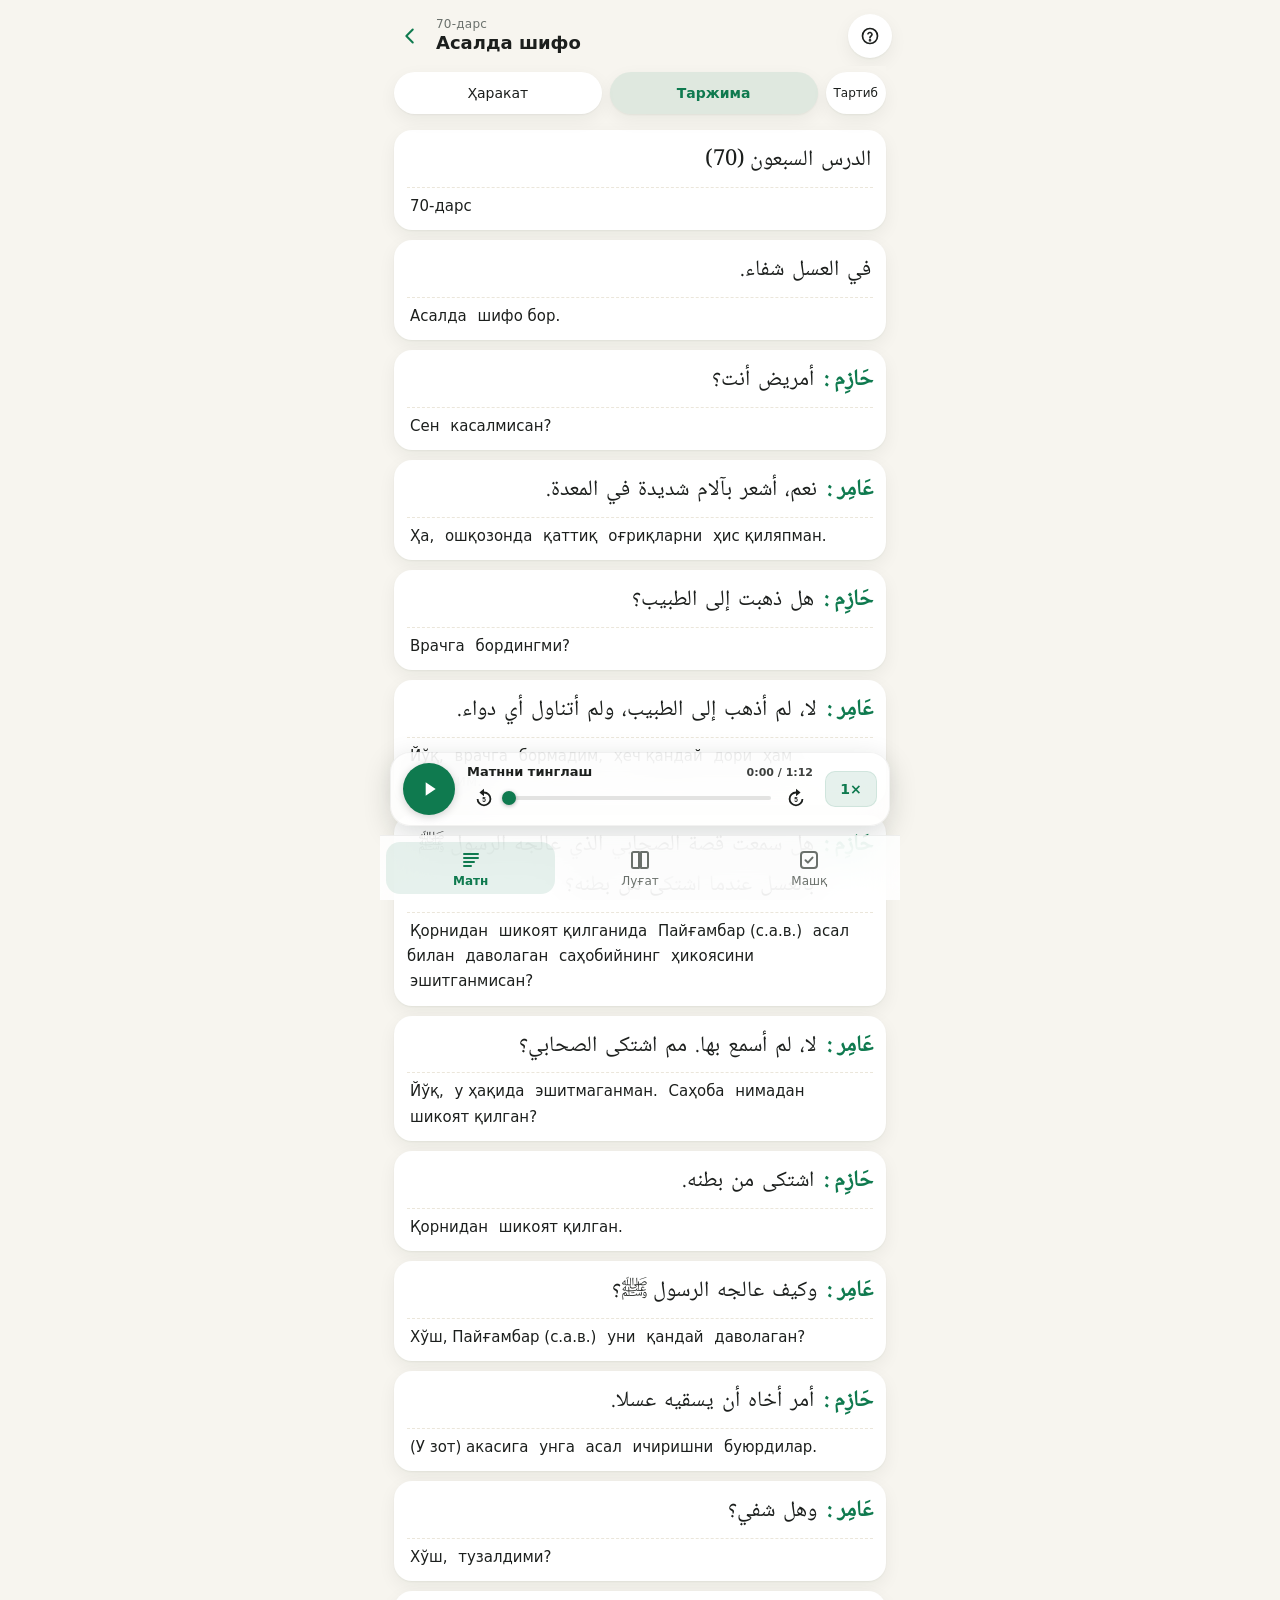
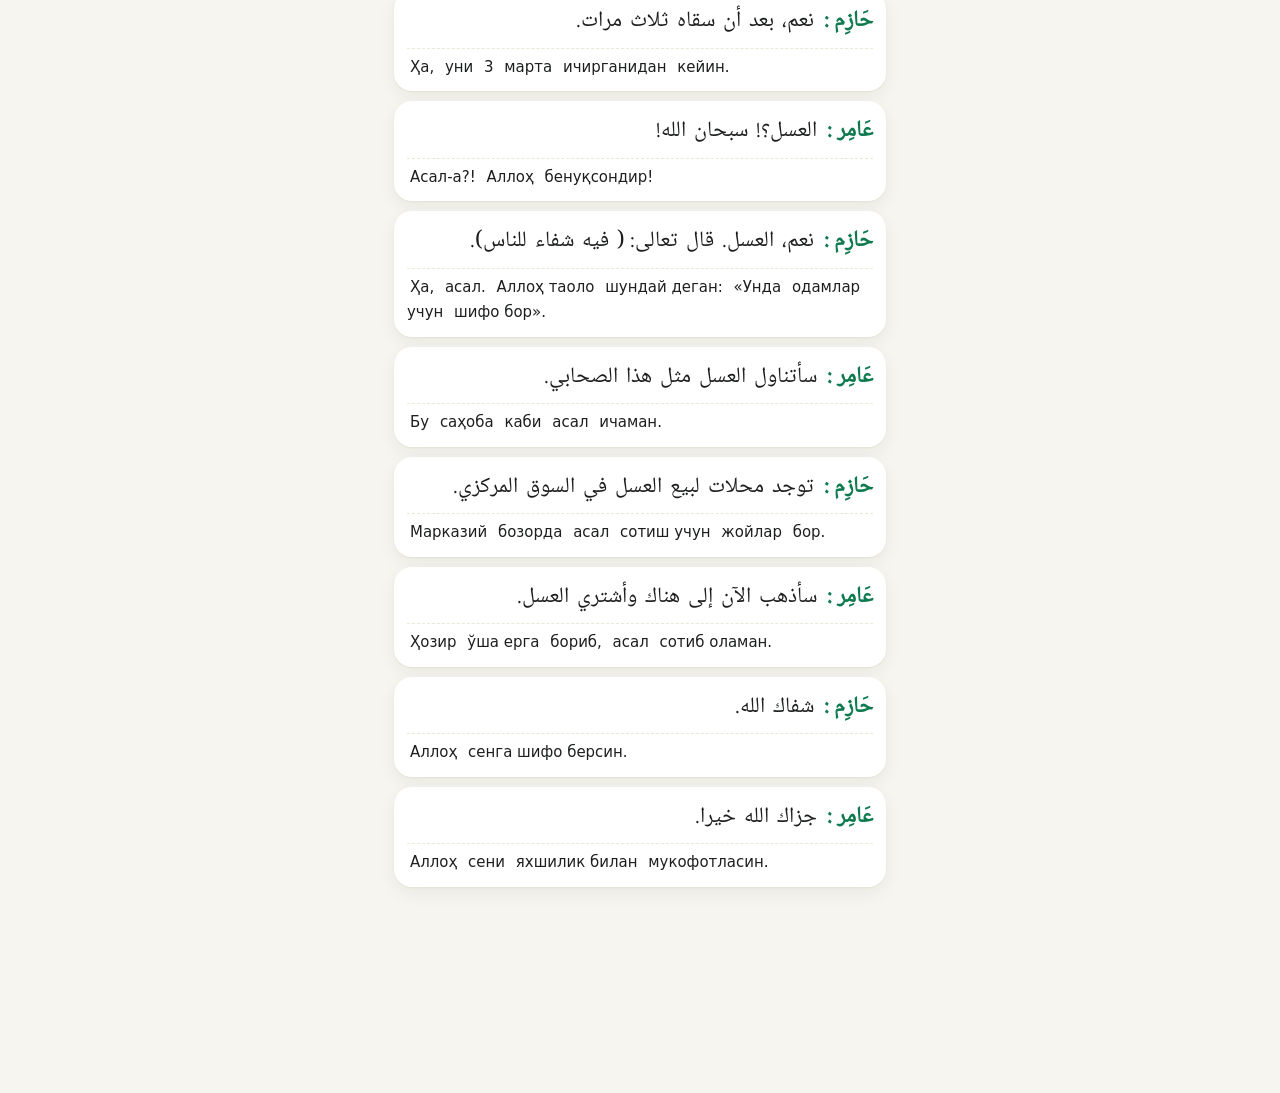
==== commit 1f84348f: "70-dars: 6-qator audiodagidek to'ldirildi, 6–10 qatorlar vaqti yangilandi Co-Authored-By: Claude Opu" ====
--- a/70.html
+++ b/70.html
@@ -206,7 +206,7 @@
 ["عَامِر",`نَعَمْ~،|B|[[Ҳарф]]. Сукунга мабний|ҳа/أَشْعُرُ|R|[[Феъл (музорий)]]. Уни насб ёки жазм қилувчи сўз йўқ|ҳис қиляпман/بِآلَامٍ|J|[[Жар-мажрур (ب — жарр ҳарфи, آلَامٍ — исм)]]. Жарр ҳарфидан кейин|оғриқларни/شَدِيدَةٍ|J|[[Исм (сифат)]]. Сифат: мавсуфга эргашади|қаттиқ/فِي|B|[[Ҳарф (жарр ҳарфи)]]. Сукунга мабний|-да/الْمَعِدَةِ~.|J|[[Исм]]. Жарр ҳарфидан кейин|ошқозон`],
 ["حَازِم",`هَلْ|B|[[Ҳарф]]. Сукунга мабний|…ми?/ذَهَبْتَ|B|[[Феъл (мозий)]]. Сукунга мабний|бординг/إِلَى|B|[[Ҳарф (жарр ҳарфи)]]. Сукунга мабний|-га/الطَّبِيبِ~؟|J|[[Исм]]. Жарр ҳарфидан кейин|врач`],
 ["عَامِر",`لَا~،|B|[[Ҳарф]]. Сукунга мабний|йўқ/لَمْ|B|[[Ҳарф]]. Сукунга мабний|…мади/أَذْهَبْ|Z|[[Феъл (музорий)]]. Мажзум: لَمْ дан кейин|бормадим/إِلَى|B|[[Ҳарф (жарр ҳарфи)]]. Сукунга мабний|-га/الطَّبِيبِ~،|J|[[Исм]]. Жарр ҳарфидан кейин|врач/وَلَمْ|B|[[Ҳарф ва ҳарф (و — атф ҳарфи, لَمْ — жазм ҳарфи)]]. Мабний|ва …мади/أَتَنَاوَلْ|Z|[[Феъл (музорий)]]. Мажзум: لَمْ дан кейин|ичмадим/أَيَّ|N|[[Исм]]. Мафъул биҳ, мудоф|ҳеч қандай/دَوَاءٍ~.|J|[[Исм]]. Мудоф илайҳ|дори`],
-["حَازِم",`هَلْ|B|[[Ҳарф]]. Сукунга мабний|…ми?/سَمِعْتَ|B|[[Феъл (мозий)]]. Сукунга мабний|эшитдинг/قِصَّةَ|N|[[Исм]]. Мафъул биҳ, мудоф|ҳикоя/الصَّحَابِيِّ|J|[[Исм]]. Мудоф илайҳ|саҳобий/الَّذِي|B|[[Исм (исм мавсул)]]. Сифат|қайсики/عَالَجَهُ|B|[[Феъл (мозий) ва олмош]]. Фатҳага мабний|уни даволаган/الرَّسُولُ~ ﷺ|R|[[Исм]]. Фоил|Пайғамбар (с.а.в.)/بِالْعَسَلِ~؟|J|[[Жар-мажрур (ب — жарр ҳарфи, الْعَسَلِ — исм)]]. ب жарр ҳарфидан кейин|асал билан`],
+["حَازِم",`هَلْ|B|[[Ҳарф]]. Сукунга мабний|…ми?/سَمِعْتَ|B|[[Феъл (мозий)]]. Сукунга мабний|эшитдинг/قِصَّةَ|N|[[Исм]]. Мафъул биҳ, мудоф|ҳикоя/الصَّحَابِيِّ|J|[[Исм]]. Мудоф илайҳ|саҳобий/الَّذِي|B|[[Исм (исм мавсул)]]. Сифат|қайсики/عَالَجَهُ|B|[[Феъл (мозий) ва олмош]]. Фатҳага мабний|уни даволаган/الرَّسُولُ~ ﷺ|R|[[Исм]]. Фоил|Пайғамбар (с.а.в.)/بِالْعَسَلِ|J|[[Жар-мажрур (ب — жарр ҳарфи, الْعَسَلِ — исм)]]. ب жарр ҳарфидан кейин|асал билан/عِنْدَمَا|M|[[Исм (зарф замон) ва ҳарф]]. Зарф замон, мудоф. Мансуб: عِنْدَ даги фатҳа; مَا — зоида (ёки масдарий) ҳарф, сукунга мабний|…ганида, …ган пайтда/اشْتَكَى|B|[[Феъл (мозий)]]. Фатҳага мабний (охири алиф, фатҳа кўринмайди)|шикоят қилди/مِنْ|B|[[Ҳарф (жарр ҳарфи)]]. Сукунга мабний|-дан/بَطْنِهِ~؟|M|[[Исм]]. Жарр ҳарфидан кейин, мудоф. Мажрур: بَطْنِ даги касра; هِ — олмош, мудоф илайҳ|қорни(дан)`],
 ["عَامِر",`لَا~،|B|[[Ҳарф]]. Сукунга мабний|йўқ/لَمْ|B|[[Ҳарф]]. Сукунга мабний|…мади/أَسْمَعْ|Z|[[Феъл (музорий)]]. Мажзум: لَمْ дан кейин|эшитмадим/بِهَا~.|B|[[Жар-мажрур (ب — жарр ҳарфи, هَا — олмош)]]. Мабний|у ҳақида/مِمَّ|B|[[Жар-мажрур]]. Мабний|нимадан?/اشْتَكَى|B|[[Феъл (мозий)]]. Фатҳага мабний|шикоят қилди/الصَّحَابِيُّ~؟|R|[[Исм]]. Фоил|саҳобий`],
 ["حَازِم",`اشْتَكَى|B|[[Феъл (мозий)]]. Фатҳага мабний|шикоят қилди/مِنْ|B|[[Ҳарф (жарр ҳарфи)]]. Сукунга мабний|-дан/بَطْنِهِ~.|M|[[Исм ва олмош]]. Жарр ҳарфидан кейин, мудоф. Мажрур: بَطْنِ даги касра; هِ — олмош|қорни`],
 ["عَامِر",`وَكَيْفَ|B|[[و — атф ҳарфи + исм истифҳом]]. Ҳол ўрнида|ва қандай/عَالَجَهُ|B|[[Феъл (мозий) ва олмош]]. Фатҳага мабний|уни даволади/الرَّسُولُ~ ﷺ؟|R|[[Исм]]. Фоил|Пайғамбар (с.а.в.)`],
@@ -221,7 +221,7 @@
 ["حَازِم",`شَفَاكَ|B|[[Феъл (мозий) ва олмош]]. Фатҳага мабний|сенга шифо берсин/اللَّهُ~.|R|[[Исм]]. Фоил|Аллоҳ`],
 ["عَامِر",`جَزَاكَ|B|[[Феъл (мозий) ва олмош]]. Фатҳага мабний|сени мукофотласин/اللَّهُ|R|[[Исм]]. Фоил|Аллоҳ/خَيْراً~.|N|[[Исм]]. Мафъул биҳ|яхшилик`]
 ];
-var TR=[[["70-дарс", [0, 1]]], [["Асалда", [0, 1]], ["шифо бор.", [2]]], [["Сен", [1]], ["касалмисан?", [0]]], [["Ҳа,", [0]], ["ошқозонда", [4, 5]], ["қаттиқ", [3]], ["оғриқларни", [2]], ["ҳис қиляпман.", [1]]], [["Врачга", [2, 3]], ["бордингми?", [0, 1]]], [["Йўқ,", [0]], ["врачга", [3, 4]], ["бормадим,", [1, 2]], ["ҳеч қандай", [7]], ["дори", [8]], ["ҳам ичмадим.", [5, 6]]], [["Пайғамбар (с.а.в.)", [6]], ["асал билан", [7]], ["даволаган", [4, 5]], ["саҳобийнинг", [3]], ["ҳикоясини", [2]], ["эшитганмисан?", [0, 1]]], [["Йўқ,", [0]], ["у ҳақида", [3]], ["эшитмаганман.", [1, 2]], ["Саҳоба", [6]], ["нимадан", [4]], ["шикоят қилган?", [5]]], [["Қорнидан", [1, 2]], ["шикоят қилган.", [0]]], [["Хўш, Пайғамбар (с.а.в.)", [2]], ["уни", [1]], ["қандай", [0]], ["даволаган?", [1]]], [["(У зот) акасига", [1]], ["унга", [3]], ["асал", [4]], ["ичиришни", [2, 3]], ["буюрдилар.", [0]]], [["Хўш,", [0]], ["тузалдими?", [1]]], [["Ҳа,", [0]], ["уни", [3]], ["3", [4]], ["марта", [5]], ["ичирганидан", [2, 3]], ["кейин.", [1]]], [["Асал-а?!", [0]], ["Аллоҳ", [2]], ["бенуқсондир!", [1]]], [["Ҳа,", [0]], ["асал.", [1]], ["Аллоҳ таоло", [3]], ["шундай деган:", [2]], ["«Унда", [4]], ["одамлар учун", [6]], ["шифо бор».", [5]]], [["Бу", [3]], ["саҳоба", [4]], ["каби", [2]], ["асал", [1]], ["ичаман.", [0]]], [["Марказий", [6]], ["бозорда", [4, 5]], ["асал", [3]], ["сотиш учун", [2]], ["жойлар", [1]], ["бор.", [0]]], [["Ҳозир", [1]], ["ўша ерга", [2, 3]], ["бориб,", [0]], ["асал", [5]], ["сотиб оламан.", [4]]], [["Аллоҳ", [1]], ["сенга шифо берсин.", [0]]], [["Аллоҳ", [1]], ["сени", [0]], ["яхшилик билан", [2]], ["мукофотласин.", [0]]]];
+var TR=[[["70-дарс", [0, 1]]], [["Асалда", [0, 1]], ["шифо бор.", [2]]], [["Сен", [1]], ["касалмисан?", [0]]], [["Ҳа,", [0]], ["ошқозонда", [4, 5]], ["қаттиқ", [3]], ["оғриқларни", [2]], ["ҳис қиляпман.", [1]]], [["Врачга", [2, 3]], ["бордингми?", [0, 1]]], [["Йўқ,", [0]], ["врачга", [3, 4]], ["бормадим,", [1, 2]], ["ҳеч қандай", [7]], ["дори", [8]], ["ҳам ичмадим.", [5, 6]]], [["Қорнидан", [10, 11]], ["шикоят қилганида", [8, 9]], ["Пайғамбар (с.а.в.)", [6]], ["асал билан", [7]], ["даволаган", [4, 5]], ["саҳобийнинг", [3]], ["ҳикоясини", [2]], ["эшитганмисан?", [0, 1]]], [["Йўқ,", [0]], ["у ҳақида", [3]], ["эшитмаганман.", [1, 2]], ["Саҳоба", [6]], ["нимадан", [4]], ["шикоят қилган?", [5]]], [["Қорнидан", [1, 2]], ["шикоят қилган.", [0]]], [["Хўш, Пайғамбар (с.а.в.)", [2]], ["уни", [1]], ["қандай", [0]], ["даволаган?", [1]]], [["(У зот) акасига", [1]], ["унга", [3]], ["асал", [4]], ["ичиришни", [2, 3]], ["буюрдилар.", [0]]], [["Хўш,", [0]], ["тузалдими?", [1]]], [["Ҳа,", [0]], ["уни", [3]], ["3", [4]], ["марта", [5]], ["ичирганидан", [2, 3]], ["кейин.", [1]]], [["Асал-а?!", [0]], ["Аллоҳ", [2]], ["бенуқсондир!", [1]]], [["Ҳа,", [0]], ["асал.", [1]], ["Аллоҳ таоло", [3]], ["шундай деган:", [2]], ["«Унда", [4]], ["одамлар учун", [6]], ["шифо бор».", [5]]], [["Бу", [3]], ["саҳоба", [4]], ["каби", [2]], ["асал", [1]], ["ичаман.", [0]]], [["Марказий", [6]], ["бозорда", [4, 5]], ["асал", [3]], ["сотиш учун", [2]], ["жойлар", [1]], ["бор.", [0]]], [["Ҳозир", [1]], ["ўша ерга", [2, 3]], ["бориб,", [0]], ["асал", [5]], ["сотиб оламан.", [4]]], [["Аллоҳ", [1]], ["сенга шифо берсин.", [0]]], [["Аллоҳ", [1]], ["сени", [0]], ["яхшилик билан", [2]], ["мукофотласин.", [0]]]];
 var T={R:["марфуъ","дамма"],N:["мансуб","фатҳа"],J:["мажрур","касра"]};
 var show=false,all=[];
 function plain(v){return v.replace(/[\u064B-\u0652\u0670]/g,"")}
@@ -246,10 +246,10 @@
 }
 
 /* klassik i'rob: t=turi r=gapdagi o'rni o=omil i=i'robi b=belgisi x=qolgan qismlari n=izoh a=arabcha i'rob */
-var IRB={"0-0": {"s": "мубтадо", "j": "R", "k": [["اَلدَّرْسُ", "мубтадо, раф қилинган, аломати зоҳирий замма, ўзи мавсуф"], ["", "Сарлавҳа: хабари айтилмаган", "n"]], "o": [["✅ Саҳифада шу:", "мубтадо, хабари маҳзуф."], ["↔️ Бошқа фикр:", "маҳзуф мубтадо (هَذَا) нинг хабари."]], "a": [["الدَّرْسُ", "مُبْتَدَأٌ مَرْفُوعٌ وَعَلَامَةُ رَفْعِهِ الضَّمَّةُ الظَّاهِرَةُ، وَهُوَ مَوْصُوفٌ، وَخَبَرُهُ مَحْذُوفٌ. وَيَجُوزُ أَنْ يَكُونَ خَبَراً لِمُبْتَدَأٍ مَحْذُوفٍ تَقْدِيرُهُ: هَذَا."]]}, "0-1": {"s": "сифат", "j": "R", "k": [["اَلسَّبْعُونَ", "сифат, раф қилинган, аломати و"], ["", "اَلدَّرْسُ нинг сифати", "n"]], "a": [["السَّبْعُونَ", "نَعْتٌ مَرْفُوعٌ وَعَلَامَةُ رَفْعِهِ الْوَاوُ لِأَنَّهُ مُلْحَقٌ بِجَمْعِ الْمُذَكَّرِ السَّالِمِ."]]}, "1-0": {"s": "жар ҳарфи", "j": "", "k": [["فِي", "жар ҳарфи («-да»), сукунга мабний, эъробдан унга ўрин йўқ"]], "a": [["فِي", "حَرْفُ جَرٍّ مَبْنِيٌّ عَلَى السُّكُونِ لَا مَحَلَّ لَهُ مِنَ الْإِعْرَابِ."]]}, "1-1": {"s": "мажрур", "j": "J", "k": [["اَلْعَسَلِ", "мажрур, فِي сабаб жар қилинган, аломати зоҳирий касра"], ["فِي الْعَسَلِ", "жар ҳарфи ва мажрур шибҳи жумла бўлиб, маҳзуф хабари муқаддам бўлмиш مَوْجُودٌ га мутааллиқ"], ["", "хабари муқаддам (олдинга ўтган хабар)", "n"]], "a": [["الْعَسَلِ", "اسْمٌ مَجْرُورٌ بِـ«فِي» وَعَلَامَةُ جَرِّهِ الْكَسْرَةُ الظَّاهِرَةُ."], ["", "وَالْجَارُّ وَالْمَجْرُورُ مُتَعَلِّقَانِ بِمَحْذُوفٍ خَبَرٌ مُقَدَّمٌ."]]}, "1-2": {"s": "мубтадо", "j": "R", "k": [["شِفَاءٌ", "мубтадо муаххар, раф қилинган, аломати зоҳирий замма"], ["", "накра, шунинг учун хабар ундан олдинга ўтган (93-дарс)", "n"]], "a": [["شِفَاءٌ", "مُبْتَدَأٌ مُؤَخَّرٌ مَرْفُوعٌ وَعَلَامَةُ رَفْعِهِ الضَّمَّةُ الظَّاهِرَةُ."]]}, "2-0": {"s": "ҳарф + хабар", "j": "R", "k": [["أَ", "истифҳом ҳарфи («…ми?»), фатҳага мабний, эъробдан унга ўрин йўқ"], ["مَرِيضٌ", "хабари муқаддам, раф қилинган, аломати зоҳирий замма"], ["", "أَنْتَ нинг хабари", "n"]], "o": [["✅ Саҳифада шу:", "مَرِيضٌ — хабари муқаддам, أَنْتَ — мубтадо муаххар."], ["↔️ Бошқа фикр:", "مَرِيضٌ — мубтадо (истифҳомдан кейин келган сифат), أَنْتَ — хабар ўрнини босувчи фоил."]], "a": [["الْهَمْزَةُ", "حَرْفُ اسْتِفْهَامٍ مَبْنِيٌّ عَلَى الْفَتْحِ لَا مَحَلَّ لَهُ مِنَ الْإِعْرَابِ."], ["مَرِيضٌ", "خَبَرٌ مُقَدَّمٌ مَرْفُوعٌ وَعَلَامَةُ رَفْعِهِ الضَّمَّةُ الظَّاهِرَةُ."]]}, "2-1": {"s": "мубтадо", "j": "", "k": [["أَنْتَ", "мунфасил замир бўлиб мубтадо муаххар, фатҳага мабний, раф ўринда"]], "a": [["أَنْتَ", "ضَمِيرٌ مُنْفَصِلٌ مَبْنِيٌّ عَلَى الْفَتْحِ فِي مَحَلِّ رَفْعٍ مُبْتَدَأٌ مُؤَخَّرٌ."]]}, "3-0": {"s": "жавоб ҳарфи", "j": "", "k": [["نَعَمْ", "жавоб ҳарфи («ҳа»), сукунга мабний, эъробдан унга ўрин йўқ"]], "a": [["نَعَمْ", "حَرْفُ جَوَابٍ مَبْنِيٌّ عَلَى السُّكُونِ لَا مَحَلَّ لَهُ مِنَ الْإِعْرَابِ."]]}, "3-1": {"s": "муз.феъли", "j": "R", "k": [["أَشْعُرُ", "музорий феъли, раф қилинган, аломати зоҳирий замма, тагида вожиб ҳолдаги أَنَا мустатир замир бор бўлиб, у фоил"]], "a": [["أَشْعُرُ", "فِعْلٌ مُضَارِعٌ مَرْفُوعٌ لِتَجَرُّدِهِ مِنَ النَّاصِبِ وَالْجَازِمِ، وَعَلَامَةُ رَفْعِهِ الضَّمَّةُ الظَّاهِرَةُ، وَالْفَاعِلُ ضَمِيرٌ مُسْتَتِرٌ وُجُوباً تَقْدِيرُهُ: أَنَا."]]}, "3-2": {"s": "жар + мажрур", "j": "J", "k": [["بِ", "жар ҳарфи, касрага мабний, эъробдан унга ўрин йўқ"], ["آلَامٍ", "мажрур, بِ сабаб жар қилинган, аломати зоҳирий касра, ўзи мавсуф"], ["", "أَلَمٌ (оғриқ) нинг жами", "n"], ["بِآلَامٍ", "жар ҳарфи ва мажрур шибҳи жумла бўлиб, أَشْعُرُ феълига мутааллиқ"]], "a": [["الْبَاءُ", "حَرْفُ جَرٍّ مَبْنِيٌّ عَلَى الْكَسْرِ لَا مَحَلَّ لَهُ مِنَ الْإِعْرَابِ."], ["آلَامٍ", "اسْمٌ مَجْرُورٌ بِالْبَاءِ وَعَلَامَةُ جَرِّهِ الْكَسْرَةُ الظَّاهِرَةُ، وَهُوَ مَوْصُوفٌ."], ["", "وَالْجَارُّ وَالْمَجْرُورُ مُتَعَلِّقَانِ بِـ«أَشْعُرُ»."]]}, "3-3": {"s": "сифат", "j": "J", "k": [["شَدِيدَةٍ", "сифат, жар қилинган, аломати зоҳирий касра"], ["", "آلَامٍ нинг сифати", "n"]], "a": [["شَدِيدَةٍ", "نَعْتٌ مَجْرُورٌ وَعَلَامَةُ جَرِّهِ الْكَسْرَةُ الظَّاهِرَةُ."]]}, "3-4": {"s": "жар ҳарфи", "j": "", "k": [["فِي", "жар ҳарфи («-да»), сукунга мабний, эъробдан унга ўрин йўқ"]], "a": [["فِي", "حَرْفُ جَرٍّ مَبْنِيٌّ عَلَى السُّكُونِ لَا مَحَلَّ لَهُ مِنَ الْإِعْرَابِ."]]}, "3-5": {"s": "мажрур", "j": "J", "k": [["اَلْمَعِدَةِ", "мажрур, فِي сабаб жар қилинган, аломати зоҳирий касра"], ["فِي الْمَعِدَةِ", "жар ҳарфи ва мажрур шибҳи жумла бўлиб, أَشْعُرُ феълига мутааллиқ"]], "a": [["الْمَعِدَةِ", "اسْمٌ مَجْرُورٌ بِـ«فِي» وَعَلَامَةُ جَرِّهِ الْكَسْرَةُ الظَّاهِرَةُ."], ["", "وَالْجَارُّ وَالْمَجْرُورُ مُتَعَلِّقَانِ بِـ«أَشْعُرُ»."]]}, "4-0": {"s": "истифҳом ҳарфи", "j": "", "k": [["هَلْ", "истифҳом ҳарфи («…ми?»), сукунга мабний, эъробдан унга ўрин йўқ"]], "a": [["هَلْ", "حَرْفُ اسْتِفْهَامٍ مَبْنِيٌّ عَلَى السُّكُونِ لَا مَحَلَّ لَهُ مِنَ الْإِعْرَابِ."]]}, "4-1": {"s": "моз.феъли", "j": "", "k": [["ذَهَبْتَ", "мозий феъли, сукунга мабний, تَ бориз муттасил замир бўлиб, у фоил, фатҳага мабний, раф ўринда"], ["", "تَ — «сен»", "n"]], "a": [["ذَهَبْتَ", "فِعْلٌ مَاضٍ مَبْنِيٌّ عَلَى السُّكُونِ لِاتِّصَالِهِ بِتَاءِ الْفَاعِلِ، وَالتَّاءُ ضَمِيرٌ مُتَّصِلٌ مَبْنِيٌّ عَلَى الْفَتْحِ فِي مَحَلِّ رَفْعٍ فَاعِلٌ."]]}, "4-2": {"s": "жар ҳарфи", "j": "", "k": [["إِلَى", "жар ҳарфи («-га»), сукунга мабний, эъробдан унга ўрин йўқ"]], "a": [["إِلَى", "حَرْفُ جَرٍّ مَبْنِيٌّ عَلَى السُّكُونِ لَا مَحَلَّ لَهُ مِنَ الْإِعْرَابِ."]]}, "4-3": {"s": "мажрур", "j": "J", "k": [["اَلطَّبِيبِ", "мажрур, إِلَى сабаб жар қилинган, аломати зоҳирий касра"], ["إِلَى الطَّبِيبِ", "жар ҳарфи ва мажрур шибҳи жумла бўлиб, ذَهَبْتَ феълига мутааллиқ"]], "a": [["الطَّبِيبِ", "اسْمٌ مَجْرُورٌ بِـ«إِلَى» وَعَلَامَةُ جَرِّهِ الْكَسْرَةُ الظَّاهِرَةُ."], ["", "وَالْجَارُّ وَالْمَجْرُورُ مُتَعَلِّقَانِ بِـ«ذَهَبْتَ»."]]}, "5-0": {"s": "жавоб ҳарфи", "j": "", "k": [["لَا", "жавоб ҳарфи («йўқ»), сукунга мабний, эъробдан унга ўрин йўқ"]], "a": [["لَا", "حَرْفُ جَوَابٍ مَبْنِيٌّ عَلَى السُّكُونِ لَا مَحَلَّ لَهُ مِنَ الْإِعْرَابِ."]]}, "5-1": {"s": "жазм ҳарфи", "j": "", "k": [["لَمْ", "жазм ҳарфи («…мади»), сукунга мабний, эъробдан унга ўрин йўқ"]], "a": [["لَمْ", "حَرْفُ نَفْيٍ وَجَزْمٍ وَقَلْبٍ مَبْنِيٌّ عَلَى السُّكُونِ لَا مَحَلَّ لَهُ مِنَ الْإِعْرَابِ."]]}, "5-2": {"s": "муз.феъли", "j": "Z", "k": [["أَذْهَبْ", "музорий феъли, لَمْ сабаб жазм қилинган, аломати зоҳирий сукун, тагида вожиб ҳолдаги أَنَا мустатир замир бор бўлиб, у фоил"]], "a": [["أَذْهَبْ", "فِعْلٌ مُضَارِعٌ مَجْزُومٌ بِـ«لَمْ» وَعَلَامَةُ جَزْمِهِ السُّكُونُ الظَّاهِرُ، وَالْفَاعِلُ ضَمِيرٌ مُسْتَتِرٌ وُجُوباً تَقْدِيرُهُ: أَنَا."]]}, "5-3": {"s": "жар ҳарфи", "j": "", "k": [["إِلَى", "жар ҳарфи («-га»), сукунга мабний, эъробдан унга ўрин йўқ"]], "a": [["إِلَى", "حَرْفُ جَرٍّ مَبْنِيٌّ عَلَى السُّكُونِ لَا مَحَلَّ لَهُ مِنَ الْإِعْرَابِ."]]}, "5-4": {"s": "мажрур", "j": "J", "k": [["اَلطَّبِيبِ", "мажрур, إِلَى сабаб жар қилинган, аломати зоҳирий касра"], ["إِلَى الطَّبِيبِ", "жар ҳарфи ва мажрур шибҳи жумла бўлиб, أَذْهَبْ феълига мутааллиқ"]], "a": [["الطَّبِيبِ", "اسْمٌ مَجْرُورٌ بِـ«إِلَى» وَعَلَامَةُ جَرِّهِ الْكَسْرَةُ الظَّاهِرَةُ."], ["", "وَالْجَارُّ وَالْمَجْرُورُ مُتَعَلِّقَانِ بِـ«أَذْهَبْ»."]]}, "5-5": {"s": "ҳарф + ҳарф", "j": "", "k": [["وَ", "атф ҳарфи («ва»), фатҳага мабний, эъробдан унга ўрин йўқ"], ["لَمْ", "жазм ҳарфи («…мади»), сукунга мабний, эъробдан унга ўрин йўқ"]], "a": [["الْوَاوُ", "حَرْفُ عَطْفٍ مَبْنِيٌّ عَلَى الْفَتْحِ لَا مَحَلَّ لَهُ مِنَ الْإِعْرَابِ."], ["لَمْ", "حَرْفُ نَفْيٍ وَجَزْمٍ وَقَلْبٍ مَبْنِيٌّ عَلَى السُّكُونِ لَا مَحَلَّ لَهُ مِنَ الْإِعْرَابِ."]]}, "5-6": {"s": "муз.феъли", "j": "Z", "k": [["أَتَنَاوَلْ", "музорий феъли, لَمْ сабаб жазм қилинган, аломати зоҳирий сукун, тагида вожиб ҳолдаги أَنَا мустатир замир бор бўлиб, у фоил"], ["", "وَ дан кейинги жумла ундан олдинги жумлага маътуф"]], "a": [["أَتَنَاوَلْ", "فِعْلٌ مُضَارِعٌ مَجْزُومٌ بِـ«لَمْ» وَعَلَامَةُ جَزْمِهِ السُّكُونُ الظَّاهِرُ، وَالْفَاعِلُ ضَمِيرٌ مُسْتَتِرٌ وُجُوباً تَقْدِيرُهُ: أَنَا."], ["", "وَالْجُمْلَةُ مَعْطُوفَةٌ عَلَى جُمْلَةِ «لَمْ أَذْهَبْ»."]]}, "5-7": {"s": "маф.биҳ", "j": "N", "k": [["أَيَّ", "музоф бўлиб мафъулун биҳ, насб қилинган, аломати зоҳирий фатҳа"], ["", "أَتَنَاوَلْ нинг мафъулун биҳи", "n"], ["", "бу ерда сўроқ эмас: инкор гапда «ҳеч қандай» маъносида", "n"]], "a": [["أَيَّ", "مَفْعُولٌ بِهِ مَنْصُوبٌ وَعَلَامَةُ نَصْبِهِ الْفَتْحَةُ الظَّاهِرَةُ، وَهُوَ مُضَافٌ."]]}, "5-8": {"s": "муз.илайҳ", "j": "J", "k": [["دَوَاءٍ", "музофун илайҳ, жар қилинган, аломати зоҳирий касра"]], "a": [["دَوَاءٍ", "مُضَافٌ إِلَيْهِ مَجْرُورٌ وَعَلَامَةُ جَرِّهِ الْكَسْرَةُ الظَّاهِرَةُ."]]}, "6-0": {"s": "истифҳом ҳарфи", "j": "", "k": [["هَلْ", "истифҳом ҳарфи («…ми?»), сукунга мабний, эъробдан унга ўрин йўқ"]], "a": [["هَلْ", "حَرْفُ اسْتِفْهَامٍ مَبْنِيٌّ عَلَى السُّكُونِ لَا مَحَلَّ لَهُ مِنَ الْإِعْرَابِ."]]}, "6-1": {"s": "моз.феъли", "j": "", "k": [["سَمِعْتَ", "мозий феъли, сукунга мабний, تَ бориз муттасил замир бўлиб, у фоил, фатҳага мабний, раф ўринда"]], "a": [["سَمِعْتَ", "فِعْلٌ مَاضٍ مَبْنِيٌّ عَلَى السُّكُونِ لِاتِّصَالِهِ بِتَاءِ الْفَاعِلِ، وَالتَّاءُ ضَمِيرٌ مُتَّصِلٌ مَبْنِيٌّ عَلَى الْفَتْحِ فِي مَحَلِّ رَفْعٍ فَاعِلٌ."]]}, "6-2": {"s": "маф.биҳ", "j": "N", "k": [["قِصَّةَ", "музоф бўлиб мафъулун биҳ, насб қилинган, аломати зоҳирий фатҳа"], ["", "سَمِعْتَ нинг мафъулун биҳи", "n"]], "a": [["قِصَّةَ", "مَفْعُولٌ بِهِ مَنْصُوبٌ وَعَلَامَةُ نَصْبِهِ الْفَتْحَةُ الظَّاهِرَةُ، وَهُوَ مُضَافٌ."]]}, "6-3": {"s": "муз.илайҳ", "j": "J", "k": [["اَلصَّحَابِيِّ", "музофун илайҳ, жар қилинган, аломати зоҳирий касра, ўзи мавсуф"]], "a": [["الصَّحَابِيِّ", "مُضَافٌ إِلَيْهِ مَجْرُورٌ وَعَلَامَةُ جَرِّهِ الْكَسْرَةُ الظَّاهِرَةُ، وَهُوَ مَوْصُوفٌ."]]}, "6-4": {"s": "сифат", "j": "", "k": [["اَلَّذِي", "исм мавсул бўлиб сифат, сукунга мабний, жар ўринда"], ["", "«қайсики»: اَلصَّحَابِيِّ нинг сифати; ўзидан кейинги жумла унинг силаси", "n"]], "a": [["الَّذِي", "اسْمٌ مَوْصُولٌ مَبْنِيٌّ عَلَى السُّكُونِ فِي مَحَلِّ جَرٍّ نَعْتٌ لِـ«الصَّحَابِيِّ»."]]}, "6-5": {"s": "моз.феъли", "j": "", "k": [["عَالَجَ", "мозий феъли, фатҳага мабний"], ["هُ", "муттасил замир бўлиб мафъулун биҳ, заммага мабний, насб ўринда"], ["", "«уни» (саҳобийни); اَلَّذِي га қайтади", "n"]], "a": [["عَالَجَ", "فِعْلٌ مَاضٍ مَبْنِيٌّ عَلَى الْفَتْحِ."], ["الْهَاءُ", "ضَمِيرٌ مُتَّصِلٌ مَبْنِيٌّ عَلَى الضَّمِّ فِي مَحَلِّ نَصْبٍ مَفْعُولٌ بِهِ مُقَدَّمٌ."]]}, "6-6": {"s": "фоил", "j": "R", "k": [["اَلرَّسُولُ", "фоил, раф қилинган, аломати зоҳирий замма"], ["", "عَالَجَ нинг фоили", "n"], ["", "феъл ва фоилдан иборат жумла اَلَّذِي нинг силаси бўлиб, эъробдан унга ўрин йўқ; هُ замири اَلَّذِي га қайтади"], ["", "ﷺ — «صَلَّى اللَّهُ عَلَيْهِ وَسَلَّمَ» (Аллоҳ унга салавот ва салом йўлласин) — дуо жумласи", "n"]], "a": [["الرَّسُولُ", "فَاعِلٌ مُؤَخَّرٌ مَرْفُوعٌ وَعَلَامَةُ رَفْعِهِ الضَّمَّةُ الظَّاهِرَةُ."], ["", "وَجُمْلَةُ «صَلَّى اللَّهُ عَلَيْهِ وَسَلَّمَ» دُعَائِيَّةٌ اعْتِرَاضِيَّةٌ لَا مَحَلَّ لَهَا مِنَ الْإِعْرَابِ."], ["", "وَجُمْلَةُ «عَالَجَهُ الرَّسُولُ» صِلَةُ الْمَوْصُولِ لَا مَحَلَّ لَهَا مِنَ الْإِعْرَابِ."]]}, "7-0": {"s": "жавоб ҳарфи", "j": "", "k": [["لَا", "жавоб ҳарфи («йўқ»), сукунга мабний, эъробдан унга ўрин йўқ"]], "a": [["لَا", "حَرْفُ جَوَابٍ مَبْنِيٌّ عَلَى السُّكُونِ لَا مَحَلَّ لَهُ مِنَ الْإِعْرَابِ."]]}, "7-1": {"s": "жазм ҳарфи", "j": "", "k": [["لَمْ", "жазм ҳарфи («…мади»), сукунга мабний, эъробдан унга ўрин йўқ"]], "a": [["لَمْ", "حَرْفُ نَفْيٍ وَجَزْمٍ وَقَلْبٍ مَبْنِيٌّ عَلَى السُّكُونِ لَا مَحَلَّ لَهُ مِنَ الْإِعْرَابِ."]]}, "7-2": {"s": "муз.феъли", "j": "Z", "k": [["أَسْمَعْ", "музорий феъли, لَمْ сабаб жазм қилинган, аломати зоҳирий сукун, тагида вожиб ҳолдаги أَنَا мустатир замир бор бўлиб, у фоил"]], "a": [["أَسْمَعْ", "فِعْلٌ مُضَارِعٌ مَجْزُومٌ بِـ«لَمْ» وَعَلَامَةُ جَزْمِهِ السُّكُونُ الظَّاهِرُ، وَالْفَاعِلُ ضَمِيرٌ مُسْتَتِرٌ وُجُوباً تَقْدِيرُهُ: أَنَا."]]}, "7-3": {"s": "жар + мажрур", "j": "", "k": [["بِ", "жар ҳарфи («ҳақида»), касрага мабний, эъробдан унга ўрин йўқ"], ["هَا", "муттасил замир бўлиб мажрур, сукунга мабний, жар ўринда"], ["", "قِصَّةٌ (ҳикоя) га қайтади: «у ҳақида»", "n"], ["بِهَا", "жар ҳарфи ва мажрур шибҳи жумла бўлиб, أَسْمَعْ феълига мутааллиқ"]], "a": [["الْبَاءُ", "حَرْفُ جَرٍّ مَبْنِيٌّ عَلَى الْكَسْرِ لَا مَحَلَّ لَهُ مِنَ الْإِعْرَابِ."], ["هَا", "ضَمِيرٌ مُتَّصِلٌ مَبْنِيٌّ عَلَى السُّكُونِ فِي مَحَلِّ جَرٍّ بِالْبَاءِ."], ["", "وَالْجَارُّ وَالْمَجْرُورُ مُتَعَلِّقَانِ بِـ«أَسْمَعْ»."]]}, "7-4": {"s": "жар + мажрур", "j": "", "k": [["مِنْ", "жар ҳарфи («-дан»), сукунга мабний, эъробдан унга ўрин йўқ, кетидан келган мим ҳарфига идғом қилинган"], ["مَ", "исм истифҳом бўлиб мажрур, сукунга мабний, жар ўринда, араблардан эшитилганига кўра унинг алифи ҳазф қилинган"], ["مِمَّ", "жар ҳарфи ва мажрур шибҳи жумла бўлиб, اِشْتَكَى феълига мутааллиқ"], ["", "مِمَّ = مِنْ + مَا — «нимадан?»", "n"]], "a": [["مِنْ", "حَرْفُ جَرٍّ مَبْنِيٌّ عَلَى السُّكُونِ، أُدْغِمَتْ نُونُهُ فِي مِيمِ «مَا»، لَا مَحَلَّ لَهُ مِنَ الْإِعْرَابِ."], ["مَا", "اسْمُ اسْتِفْهَامٍ مَبْنِيٌّ عَلَى السُّكُونِ فِي مَحَلِّ جَرٍّ بِـ«مِنْ»، وَحُذِفَتْ أَلِفُهُ لِدُخُولِ حَرْفِ الْجَرِّ عَلَيْهِ."], ["", "وَالْجَارُّ وَالْمَجْرُورُ مُتَعَلِّقَانِ بِـ«اشْتَكَى»."]]}, "7-5": {"s": "моз.феъли", "j": "", "k": [["اِشْتَكَى", "мозий феъли, фатҳага мабний (фатҳа алиф устида кўринмайди), олдидаги алиф васлий ҳамза бўлгани боис гап орасида талаффуз қилинмайди"], ["", "алифда ҳаракат айтиш имконсиз (таъаззур), шунинг учун фатҳа кўринмайди", "n"]], "a": [["اشْتَكَى", "فِعْلٌ مَاضٍ مَبْنِيٌّ عَلَى الْفَتْحِ الْمُقَدَّرِ عَلَى الْأَلِفِ لِلتَّعَذُّرِ."]]}, "7-6": {"s": "фоил", "j": "R", "k": [["اَلصَّحَابِيُّ", "фоил, раф қилинган, аломати зоҳирий замма"], ["", "اِشْتَكَى нинг фоили", "n"]], "a": [["الصَّحَابِيُّ", "فَاعِلٌ مَرْفُوعٌ وَعَلَامَةُ رَفْعِهِ الضَّمَّةُ الظَّاهِرَةُ."]]}, "8-0": {"s": "моз.феъли", "j": "", "k": [["اِشْتَكَى", "мозий феъли, фатҳага мабний (фатҳа алиф устида кўринмайди), тагида жоиз ҳолдаги هُوَ мустатир замир бор бўлиб, у фоил"], ["", "هُوَ — саҳобийга қайтади", "n"], ["", "алифда ҳаракат айтиш имконсиз (таъаззур), шунинг учун фатҳа кўринмайди", "n"]], "a": [["اشْتَكَى", "فِعْلٌ مَاضٍ مَبْنِيٌّ عَلَى الْفَتْحِ الْمُقَدَّرِ عَلَى الْأَلِفِ لِلتَّعَذُّرِ، وَالْفَاعِلُ ضَمِيرٌ مُسْتَتِرٌ جَوَازاً تَقْدِيرُهُ: هُوَ."]]}, "8-1": {"s": "жар ҳарфи", "j": "", "k": [["مِنْ", "жар ҳарфи («-дан»), сукунга мабний, эъробдан унга ўрин йўқ"]], "a": [["مِنْ", "حَرْفُ جَرٍّ مَبْنِيٌّ عَلَى السُّكُونِ لَا مَحَلَّ لَهُ مِنَ الْإِعْرَابِ."]]}, "8-2": {"s": "мажрур", "j": "J", "k": [["بَطْنِ", "музоф бўлиб мажрур, مِنْ сабаб жар қилинган, аломати зоҳирий касра"], ["هِ", "муттасил замир бўлиб музофун илайҳ, аслида заммага мабний, олдидан келган касра унинг касра бўлишини талаб этган, жар ўринда"], ["", "«унинг»: بَطْنِهِ — «қорни(дан)»", "n"], ["مِنْ بَطْنِهِ", "жар ҳарфи ва мажрур шибҳи жумла бўлиб, اِشْتَكَى феълига мутааллиқ"]], "a": [["بَطْنِ", "اسْمٌ مَجْرُورٌ بِـ«مِنْ» وَعَلَامَةُ جَرِّهِ الْكَسْرَةُ الظَّاهِرَةُ، وَهُوَ مُضَافٌ."], ["الْهَاءُ", "ضَمِيرٌ مُتَّصِلٌ مَبْنِيٌّ عَلَى الضَّمِّ، وَحُرِّكَ بِالْكَسْرِ لِمُنَاسَبَةِ الْكَسْرَةِ قَبْلَهُ، فِي مَحَلِّ جَرٍّ مُضَافٌ إِلَيْهِ."], ["", "وَالْجَارُّ وَالْمَجْرُورُ مُتَعَلِّقَانِ بِـ«اشْتَكَى»."]]}, "9-0": {"s": "ҳарф + ҳол", "j": "", "k": [["وَ", "атф ҳарфи («ва»), фатҳага мабний, эъробдан унга ўрин йўқ"], ["كَيْفَ", "исм истифҳом бўлиб ҳол, фатҳага мабний, насб ўринда"]], "a": [["الْوَاوُ", "حَرْفُ عَطْفٍ مَبْنِيٌّ عَلَى الْفَتْحِ لَا مَحَلَّ لَهُ مِنَ الْإِعْرَابِ."], ["كَيْفَ", "اسْمُ اسْتِفْهَامٍ مَبْنِيٌّ عَلَى الْفَتْحِ فِي مَحَلِّ نَصْبٍ حَالٌ."]]}, "9-1": {"s": "моз.феъли", "j": "", "k": [["عَالَجَ", "мозий феъли, фатҳага мабний"], ["هُ", "муттасил замир бўлиб мафъулун биҳ, заммага мабний, насб ўринда"]], "a": [["عَالَجَ", "فِعْلٌ مَاضٍ مَبْنِيٌّ عَلَى الْفَتْحِ."], ["الْهَاءُ", "ضَمِيرٌ مُتَّصِلٌ مَبْنِيٌّ عَلَى الضَّمِّ فِي مَحَلِّ نَصْبٍ مَفْعُولٌ بِهِ مُقَدَّمٌ."]]}, "9-2": {"s": "фоил", "j": "R", "k": [["اَلرَّسُولُ", "фоил, раф қилинган, аломати зоҳирий замма"], ["", "عَالَجَ нинг фоили", "n"], ["", "ﷺ — «صَلَّى اللَّهُ عَلَيْهِ وَسَلَّمَ» дуо жумласи, оралиқ (мўътариза) жумла, эъробдан унга ўрин йўқ", "n"]], "a": [["الرَّسُولُ", "فَاعِلٌ مُؤَخَّرٌ مَرْفُوعٌ وَعَلَامَةُ رَفْعِهِ الضَّمَّةُ الظَّاهِرَةُ."], ["", "وَجُمْلَةُ «صَلَّى اللَّهُ عَلَيْهِ وَسَلَّمَ» دُعَائِيَّةٌ اعْتِرَاضِيَّةٌ لَا مَحَلَّ لَهَا مِنَ الْإِعْرَابِ."]]}, "10-0": {"s": "моз.феъли", "j": "", "k": [["أَمَرَ", "мозий феъли, фатҳага мабний, тагида жоиз ҳолдаги هُوَ мустатир замир бор бўлиб, у фоил"], ["", "هُوَ — Пайғамбар (с.а.в.)", "n"]], "a": [["أَمَرَ", "فِعْلٌ مَاضٍ مَبْنِيٌّ عَلَى الْفَتْحِ، وَالْفَاعِلُ ضَمِيرٌ مُسْتَتِرٌ جَوَازاً تَقْدِيرُهُ: هُوَ."]]}, "10-1": {"s": "маф.биҳ", "j": "N", "k": [["أَخَا", "музоф бўлиб мафъулун биҳ, насб қилинган, аломати ا"], ["هُ", "муттасил замир бўлиб музофун илайҳ, заммага мабний, жар ўринда"], ["", "касал саҳобийга қайтади: «унинг акаси»", "n"]], "a": [["أَخَا", "مَفْعُولٌ بِهِ مَنْصُوبٌ وَعَلَامَةُ نَصْبِهِ الْأَلِفُ لِأَنَّهُ مِنَ الْأَسْمَاءِ الْخَمْسَةِ، وَهُوَ مُضَافٌ."], ["الْهَاءُ", "ضَمِيرٌ مُتَّصِلٌ مَبْنِيٌّ عَلَى الضَّمِّ فِي مَحَلِّ جَرٍّ مُضَافٌ إِلَيْهِ."]]}, "10-2": {"s": "насб ҳарфи", "j": "", "k": [["أَنْ", "насб ва масдар ҳарфи, сукунга мабний, эъробдан унга ўрин йўқ"]], "a": [["أَنْ", "حَرْفُ مَصْدَرٍ وَنَصْبٍ مَبْنِيٌّ عَلَى السُّكُونِ لَا مَحَلَّ لَهُ مِنَ الْإِعْرَابِ."]]}, "10-3": {"s": "муз.феъли", "j": "N", "k": [["يَسْقِيَ", "музорий феъли, أَنْ сабаб насб қилинган, аломати зоҳирий фатҳа, тагида жоиз ҳолдаги هُوَ мустатир замир бор бўлиб, у фоил"], ["هُ", "муттасил замир бўлиб 1-мафъулун биҳ, заммага мабний, насб ўринда"], ["", "أَنْ ва феълдан изоҳланган масдар маҳзуф بِ жар ҳарфи сабаб мажрур бўлиб, жар ўринда (أَمَرَهُ بِسَقْيِهِ)"], ["", "يَسْقِيَهُ — «уни ичирсин»: фоили — ака (هُوَ), هُ — касал саҳобий", "n"]], "o": [["✅ Саҳифада шу:", "أَنْ يَسْقِيَهُ масдари маҳзуф بِ сабаб жар ўринда (أَمَرَهُ بِسَقْيِهِ)."], ["↔️ Бошқа фикр:", "бу масдар жар ҳарфи тушиб қолгани учун насб ўринда (2-мафъулун биҳ)."]], "a": [["يَسْقِيَ", "فِعْلٌ مُضَارِعٌ مَنْصُوبٌ بِـ«أَنْ» وَعَلَامَةُ نَصْبِهِ الْفَتْحَةُ الظَّاهِرَةُ، وَالْفَاعِلُ ضَمِيرٌ مُسْتَتِرٌ جَوَازاً تَقْدِيرُهُ: هُوَ."], ["الْهَاءُ", "ضَمِيرٌ مُتَّصِلٌ مَبْنِيٌّ عَلَى الضَّمِّ فِي مَحَلِّ نَصْبٍ مَفْعُولٌ بِهِ أَوَّلُ."], ["", "وَالْمَصْدَرُ الْمُؤَوَّلُ مِنْ «أَنْ» وَالْفِعْلِ فِي مَحَلِّ جَرٍّ بِحَرْفِ جَرٍّ مَحْذُوفٍ تَقْدِيرُهُ: أَمَرَهُ بِسَقْيِهِ."]]}, "10-4": {"s": "2-маф.биҳ", "j": "N", "k": [["عَسَلاً", "2-мафъулун биҳ, насб қилинган, аломати зоҳирий фатҳа"], ["", "يَسْقِيَ нинг 2-мафъулун биҳи: سَقَاهُ عَسَلاً — «унга асал ичирди»", "n"]], "a": [["عَسَلاً", "مَفْعُولٌ بِهِ ثَانٍ مَنْصُوبٌ وَعَلَامَةُ نَصْبِهِ الْفَتْحَةُ الظَّاهِرَةُ."]]}, "11-0": {"s": "ҳарф + ҳарф", "j": "", "k": [["وَ", "атф ҳарфи («ва»), фатҳага мабний, эъробдан унга ўрин йўқ"], ["هَلْ", "истифҳом ҳарфи («…ми?»), сукунга мабний, эъробдан унга ўрин йўқ"]], "a": [["الْوَاوُ", "حَرْفُ عَطْفٍ مَبْنِيٌّ عَلَى الْفَتْحِ لَا مَحَلَّ لَهُ مِنَ الْإِعْرَابِ."], ["هَلْ", "حَرْفُ اسْتِفْهَامٍ مَبْنِيٌّ عَلَى السُّكُونِ لَا مَحَلَّ لَهُ مِنَ الْإِعْرَابِ."]]}, "11-1": {"s": "мажҳ.феъл", "j": "", "k": [["شُفِيَ", "мажҳул мозий феъли, фатҳага мабний, тагида жоиз ҳолдаги هُوَ мустатир замир бор бўлиб, у ноиби фоилдир"], ["", "«тузалди (шифо топди)»: شَفَى дан мажҳул", "n"]], "a": [["شُفِيَ", "فِعْلٌ مَاضٍ مَبْنِيٌّ لِلْمَجْهُولِ عَلَى الْفَتْحِ، وَنَائِبُ الْفَاعِلِ ضَمِيرٌ مُسْتَتِرٌ جَوَازاً تَقْدِيرُهُ: هُوَ."]]}, "12-0": {"s": "жавоб ҳарфи", "j": "", "k": [["نَعَمْ", "жавоб ҳарфи («ҳа»), сукунга мабний, эъробдан унга ўрин йўқ"]], "a": [["نَعَمْ", "حَرْفُ جَوَابٍ مَبْنِيٌّ عَلَى السُّكُونِ لَا مَحَلَّ لَهُ مِنَ الْإِعْرَابِ."]]}, "12-1": {"s": "зарф", "j": "N", "k": [["بَعْدَ", "музоф бўлиб зарф замон, насб қилинган, аломати зоҳирий фатҳа"], ["", "маҳзуф شُفِيَ феълининг зарф замони", "n"]], "a": [["بَعْدَ", "ظَرْفُ زَمَانٍ مَنْصُوبٌ وَعَلَامَةُ نَصْبِهِ الْفَتْحَةُ الظَّاهِرَةُ، وَهُوَ مُضَافٌ، مُتَعَلِّقٌ بِفِعْلٍ مَحْذُوفٍ تَقْدِيرُهُ: شُفِيَ."]]}, "12-2": {"s": "масдар ҳарфи", "j": "", "k": [["أَنْ", "насб ва масдар ҳарфи, сукунга мабний, эъробдан унга ўрин йўқ"]], "a": [["أَنْ", "حَرْفٌ مَصْدَرِيٌّ مَبْنِيٌّ عَلَى السُّكُونِ لَا مَحَلَّ لَهُ مِنَ الْإِعْرَابِ."]]}, "12-3": {"s": "моз.феъли", "j": "", "k": [["سَقَى", "мозий феъли, фатҳага мабний (фатҳа алиф устида кўринмайди), тагида жоиз ҳолдаги هُوَ мустатир замир бор бўлиб, у фоил"], ["", "алифда ҳаракат айтиш имконсиз (таъаззур), шунинг учун фатҳа кўринмайди", "n"], ["هُ", "муттасил замир бўлиб мафъулун биҳ, заммага мабний, насб ўринда"], ["", "أَنْ ва феълдан изоҳланган масдар музофун илайҳ бўлиб, жар ўринда"], ["بَعْدَ أَنْ سَقَاهُ", "зарф ва музофун илайҳ шибҳи жумла бўлиб, маҳзуф شُفِيَ феълига мутааллиқ"], ["", "بَعْدَ أَنْ سَقَاهُ = بَعْدَ سَقْيِهِ — «ичирганидан кейин»", "n"]], "a": [["سَقَى", "فِعْلٌ مَاضٍ مَبْنِيٌّ عَلَى الْفَتْحِ الْمُقَدَّرِ عَلَى الْأَلِفِ لِلتَّعَذُّرِ، وَالْفَاعِلُ ضَمِيرٌ مُسْتَتِرٌ جَوَازاً تَقْدِيرُهُ: هُوَ."], ["الْهَاءُ", "ضَمِيرٌ مُتَّصِلٌ مَبْنِيٌّ عَلَى الضَّمِّ فِي مَحَلِّ نَصْبٍ مَفْعُولٌ بِهِ."], ["", "وَالْمَصْدَرُ الْمُؤَوَّلُ مِنْ «أَنْ» وَالْفِعْلِ فِي مَحَلِّ جَرٍّ مُضَافٌ إِلَيْهِ."]]}, "12-4": {"s": "маф.мутлақ", "j": "N", "k": [["ثَلَاثَ", "музоф бўлиб мафъулун мутлақ, насб қилинган, аломати зоҳирий фатҳа"], ["", "ثَلَاثَ مَرَّاتٍ — «3 марта» (67-дарс: сон музоф, مَرَّاتٌ — музофун илайҳ)", "n"]], "a": [["ثَلَاثَ", "نَائِبٌ عَنِ الْمَفْعُولِ الْمُطْلَقِ مَنْصُوبٌ وَعَلَامَةُ نَصْبِهِ الْفَتْحَةُ الظَّاهِرَةُ، وَهُوَ مُضَافٌ."]]}, "12-5": {"s": "муз.илайҳ", "j": "J", "k": [["مَرَّاتٍ", "музофун илайҳ, жар қилинган, аломати зоҳирий касра"], ["", "жам муаннас солим", "n"]], "a": [["مَرَّاتٍ", "مُضَافٌ إِلَيْهِ مَجْرُورٌ وَعَلَامَةُ جَرِّهِ الْكَسْرَةُ الظَّاهِرَةُ."]]}, "13-0": {"s": "хабар", "j": "R", "k": [["اَلْعَسَلُ", "хабар, раф қилинган, аломати зоҳирий замма, мубтадоси маҳзуф (هُوَ)"], ["", "Ажабланиш сўроғи: «Асал-а?!» — (أَهُوَ) الْعَسَلُ", "n"]], "o": [["✅ Саҳифада шу:", "маҳзуф мубтадо (هُوَ) нинг хабари."], ["↔️ Бошқа фикр:", "мубтадо, хабари маҳзуф."]], "a": [["الْعَسَلُ", "خَبَرٌ لِمُبْتَدَأٍ مَحْذُوفٍ تَقْدِيرُهُ: أَهُوَ، مَرْفُوعٌ وَعَلَامَةُ رَفْعِهِ الضَّمَّةُ الظَّاهِرَةُ."]]}, "13-1": {"s": "маф.мутлақ", "j": "N", "k": [["سُبْحَانَ", "музоф бўлиб мафъулун мутлақ, насб қилинган, аломати зоҳирий фатҳа"], ["", "маҳзуф أُسَبِّحُ феълининг мафъулун мутлақи", "n"]], "a": [["سُبْحَانَ", "مَفْعُولٌ مُطْلَقٌ لِفِعْلٍ مَحْذُوفٍ تَقْدِيرُهُ: أُسَبِّحُ، مَنْصُوبٌ وَعَلَامَةُ نَصْبِهِ الْفَتْحَةُ الظَّاهِرَةُ، وَهُوَ مُضَافٌ."]]}, "13-2": {"s": "муз.илайҳ", "j": "J", "k": [["اَللَّهِ", "лафзи жалола бўлиб музофун илайҳ, жар қилинган, аломати зоҳирий касра"]], "a": [["اللَّهِ", "لَفْظُ الْجَلَالَةِ مُضَافٌ إِلَيْهِ مَجْرُورٌ وَعَلَامَةُ جَرِّهِ الْكَسْرَةُ الظَّاهِرَةُ."]]}, "14-0": {"s": "жавоб ҳарфи", "j": "", "k": [["نَعَمْ", "жавоб ҳарфи («ҳа»), сукунга мабний, эъробдан унга ўрин йўқ"]], "a": [["نَعَمْ", "حَرْفُ جَوَابٍ مَبْنِيٌّ عَلَى السُّكُونِ لَا مَحَلَّ لَهُ مِنَ الْإِعْرَابِ."]]}, "14-1": {"s": "хабар", "j": "R", "k": [["اَلْعَسَلُ", "хабар, раф қилинган, аломати зоҳирий замма, мубтадоси маҳзуф (هُوَ)"]], "o": [["✅ Саҳифада шу:", "маҳзуф мубтадо (هُوَ) нинг хабари."], ["↔️ Бошқа фикр:", "мубтадо, хабари маҳзуф."]], "a": [["الْعَسَلُ", "خَبَرٌ لِمُبْتَدَأٍ مَحْذُوفٍ تَقْدِيرُهُ: هُوَ، مَرْفُوعٌ وَعَلَامَةُ رَفْعِهِ الضَّمَّةُ الظَّاهِرَةُ."]]}, "14-2": {"s": "моз.феъли", "j": "", "k": [["قَالَ", "мозий феъли, фатҳага мабний, тагида жоиз ҳолдаги هُوَ мустатир замир бор бўлиб, у фоил"], ["", "هُوَ — Аллоҳ", "n"]], "a": [["قَالَ", "فِعْلٌ مَاضٍ مَبْنِيٌّ عَلَى الْفَتْحِ، وَالْفَاعِلُ ضَمِيرٌ مُسْتَتِرٌ جَوَازاً تَقْدِيرُهُ: هُوَ (يَعُودُ عَلَى اللَّهِ)."]]}, "14-3": {"s": "моз.феъли", "j": "", "k": [["تَعَالَى", "мозий феъли, фатҳага мабний (фатҳа алиф устида кўринмайди), тагида жоиз ҳолдаги هُوَ мустатир замир бор бўлиб, у фоил"], ["", "алифда ҳаракат айтиш имконсиз (таъаззур), шунинг учун фатҳа кўринмайди", "n"], ["", "феъл ва фоилдан иборат оралиқ (мўътариза) жумла, эъробдан унга ўрин йўқ"]], "o": [["✅ Саҳифада шу:", "оралиқ (мўътариза) жумла, эъробдан унга ўрин йўқ."], ["↔️ Бошқа фикр:", "жумлаи ҳолийя, насб ўринда (92-дарсдаги قَالَ اللَّهُ تَعَالَى каби)."]], "a": [["تَعَالَى", "فِعْلٌ مَاضٍ مَبْنِيٌّ عَلَى الْفَتْحِ الْمُقَدَّرِ عَلَى الْأَلِفِ لِلتَّعَذُّرِ، وَالْفَاعِلُ ضَمِيرٌ مُسْتَتِرٌ جَوَازاً تَقْدِيرُهُ: هُوَ، وَالْجُمْلَةُ اعْتِرَاضِيَّةٌ لَا مَحَلَّ لَهَا مِنَ الْإِعْرَابِ."]]}, "14-4": {"s": "ҳарф + хабар", "j": "", "k": [["فِي", "жар ҳарфи («-да»), сукунга мабний, эъробдан унга ўрин йўқ"], ["هِ", "муттасил замир бўлиб мажрур, аслида заммага мабний, олдидан келган сукунли ي унинг касра бўлишини талаб этган, жар ўринда"], ["", "асалга қайтади: «унда»", "n"], ["فِيهِ", "жар ҳарфи ва мажрур шибҳи жумла бўлиб, маҳзуф хабари муқаддам бўлмиш مَوْجُودٌ га мутааллиқ"]], "a": [["فِي", "حَرْفُ جَرٍّ مَبْنِيٌّ عَلَى السُّكُونِ لَا مَحَلَّ لَهُ مِنَ الْإِعْرَابِ."], ["الْهَاءُ", "ضَمِيرٌ مُتَّصِلٌ مَبْنِيٌّ عَلَى الضَّمِّ، وَحُرِّكَ بِالْكَسْرِ لِمُنَاسَبَةِ الْيَاءِ، فِي مَحَلِّ جَرٍّ بِـ«فِي»."], ["", "وَالْجَارُّ وَالْمَجْرُورُ مُتَعَلِّقَانِ بِمَحْذُوفٍ خَبَرٌ مُقَدَّمٌ."]]}, "14-5": {"s": "мубтадо", "j": "R", "k": [["شِفَاءٌ", "мубтадо муаххар, раф қилинган, аломати зоҳирий замма"]], "a": [["شِفَاءٌ", "مُبْتَدَأٌ مُؤَخَّرٌ مَرْفُوعٌ وَعَلَامَةُ رَفْعِهِ الضَّمَّةُ الظَّاهِرَةُ."]]}, "14-6": {"s": "жар + мажрур", "j": "J", "k": [["لِ", "жар ҳарфи («учун»), касрага мабний, эъробдан унга ўрин йўқ"], ["اَلنَّاسِ", "мажрур, لِ сабаб жар қилинган, аломати зоҳирий касра"], ["لِلنَّاسِ", "жар ҳарфи ва мажрур шибҳи жумла бўлиб, شِفَاءٌ га мутааллиқ"], ["", "فِيهِ شِفَاءٌ لِلنَّاسِ жумласи قَالَ нинг мафъулун биҳи бўлиб, насб ўринда"], ["", "فِيهِ شِفَاءٌ لِلنَّاسِ — Наҳл сураси, 69-оят", "n"]], "a": [["اللَّامُ", "حَرْفُ جَرٍّ مَبْنِيٌّ عَلَى الْكَسْرِ لَا مَحَلَّ لَهُ مِنَ الْإِعْرَابِ."], ["النَّاسِ", "اسْمٌ مَجْرُورٌ بِاللَّامِ وَعَلَامَةُ جَرِّهِ الْكَسْرَةُ الظَّاهِرَةُ."], ["", "وَالْجَارُّ وَالْمَجْرُورُ مُتَعَلِّقَانِ بِـ«شِفَاءٌ»، وَالْجُمْلَةُ الِاسْمِيَّةُ «فِيهِ شِفَاءٌ لِلنَّاسِ» فِي مَحَلِّ نَصْبٍ مَقُولُ الْقَوْلِ."]]}, "15-0": {"s": "ҳарф + муз.феъли", "j": "R", "k": [["سَ", "истиқбол (келаси замон) ҳарфи, фатҳага мабний, эъробдан унга ўрин йўқ"], ["أَتَنَاوَلُ", "музорий феъли, раф қилинган, аломати зоҳирий замма, тагида вожиб ҳолдаги أَنَا мустатир замир бор бўлиб, у фоил"]], "a": [["السِّينُ", "حَرْفُ اسْتِقْبَالٍ مَبْنِيٌّ عَلَى الْفَتْحِ لَا مَحَلَّ لَهُ مِنَ الْإِعْرَابِ."], ["أَتَنَاوَلُ", "فِعْلٌ مُضَارِعٌ مَرْفُوعٌ لِتَجَرُّدِهِ مِنَ النَّاصِبِ وَالْجَازِمِ، وَعَلَامَةُ رَفْعِهِ الضَّمَّةُ الظَّاهِرَةُ، وَالْفَاعِلُ ضَمِيرٌ مُسْتَتِرٌ وُجُوباً تَقْدِيرُهُ: أَنَا."]]}, "15-1": {"s": "маф.биҳ", "j": "N", "k": [["اَلْعَسَلَ", "мафъулун биҳ, насб қилинган, аломати зоҳирий фатҳа"], ["", "أَتَنَاوَلُ нинг мафъулун биҳи", "n"]], "a": [["الْعَسَلَ", "مَفْعُولٌ بِهِ مَنْصُوبٌ وَعَلَامَةُ نَصْبِهِ الْفَتْحَةُ الظَّاهِرَةُ."]]}, "15-2": {"s": "сифат", "j": "N", "k": [["تَنَاوُلاً", "маҳзуф (ҳазф қилинган) мафъулун мутлақ бор, ўзи мавсуф"], ["مِثْلَ", "музоф бўлиб сифат, насб қилинган, аломати зоҳирий фатҳа"], ["", "«каби»: تَنَاوُلاً مِثْلَ تَنَاوُلِ هَذَا الصَّحَابِيِّ", "n"]], "o": [["✅ Рожиҳ (кўпчилик) — саҳифада шу:", "маҳзуф мафъулун мутлақ (تَنَاوُلاً) нинг сифати (67-дарсдаги كَثِيرًا каби)."], ["↔️ Бошқа фикр:", "ҳол, насб қилинган."]], "a": [["مِثْلَ", "نَعْتٌ لِمَفْعُولٍ مُطْلَقٍ مَحْذُوفٍ (أَيْ: تَنَاوُلاً مِثْلَ تَنَاوُلِ هَذَا الصَّحَابِيِّ) مَنْصُوبٌ وَعَلَامَةُ نَصْبِهِ الْفَتْحَةُ الظَّاهِرَةُ، وَهُوَ مُضَافٌ."]]}, "15-3": {"s": "муз.илайҳ", "j": "", "k": [["هَذَا", "исм ишора бўлиб музофун илайҳ, сукунга мабний, жар ўринда, ўзи мубдалин минҳу"]], "a": [["هَذَا", "اسْمُ إِشَارَةٍ مَبْنِيٌّ عَلَى السُّكُونِ فِي مَحَلِّ جَرٍّ مُضَافٌ إِلَيْهِ."]]}, "15-4": {"s": "бадал", "j": "J", "k": [["اَلصَّحَابِيِّ", "бадал, жар қилинган, аломати зоҳирий касра"], ["", "هَذَا дан бадал (91-дарс)", "n"]], "a": [["الصَّحَابِيِّ", "بَدَلٌ مَجْرُورٌ وَعَلَامَةُ جَرِّهِ الْكَسْرَةُ الظَّاهِرَةُ."]]}, "16-0": {"s": "мажҳ.феъл", "j": "R", "k": [["تُوجَدُ", "мажҳул музорий феъли, раф қилинган, аломати зоҳирий замма"], ["", "«топилади, бор»: وَجَدَ дан мажҳул", "n"]], "a": [["تُوجَدُ", "فِعْلٌ مُضَارِعٌ مَبْنِيٌّ لِلْمَجْهُولِ مَرْفُوعٌ وَعَلَامَةُ رَفْعِهِ الضَّمَّةُ الظَّاهِرَةُ."]]}, "16-1": {"s": "ноиби фоил", "j": "R", "k": [["مَحَلَّاتٌ", "ноиби фоил, раф қилинган, аломати зоҳирий замма"], ["", "تُوجَدُ нинг ноиби фоили; муаннас жам, шунинг учун феъл تُـ билан", "n"]], "a": [["مَحَلَّاتٌ", "نَائِبُ فَاعِلٍ مَرْفُوعٌ وَعَلَامَةُ رَفْعِهِ الضَّمَّةُ الظَّاهِرَةُ."]]}, "16-2": {"s": "жар + мажрур", "j": "J", "k": [["لِ", "жар ҳарфи («учун»), касрага мабний, эъробдан унга ўрин йўқ"], ["بَيْعِ", "музоф бўлиб мажрур, لِ сабаб жар қилинган, аломати зоҳирий касра"], ["لِبَيْعِ", "жар ҳарфи ва мажрур шибҳи жумла бўлиб, تُوجَدُ феълига мутааллиқ"]], "a": [["اللَّامُ", "حَرْفُ جَرٍّ مَبْنِيٌّ عَلَى الْكَسْرِ لَا مَحَلَّ لَهُ مِنَ الْإِعْرَابِ."], ["بَيْعِ", "اسْمٌ مَجْرُورٌ بِاللَّامِ وَعَلَامَةُ جَرِّهِ الْكَسْرَةُ الظَّاهِرَةُ، وَهُوَ مُضَافٌ."], ["", "وَالْجَارُّ وَالْمَجْرُورُ مُتَعَلِّقَانِ بِـ«تُوجَدُ»."]]}, "16-3": {"s": "муз.илайҳ", "j": "J", "k": [["اَلْعَسَلِ", "музофун илайҳ, жар қилинган, аломати зоҳирий касра"]], "a": [["الْعَسَلِ", "مُضَافٌ إِلَيْهِ مَجْرُورٌ وَعَلَامَةُ جَرِّهِ الْكَسْرَةُ الظَّاهِرَةُ."]]}, "16-4": {"s": "жар ҳарфи", "j": "", "k": [["فِي", "жар ҳарфи («-да»), сукунга мабний, эъробдан унга ўрин йўқ"]], "a": [["فِي", "حَرْفُ جَرٍّ مَبْنِيٌّ عَلَى السُّكُونِ لَا مَحَلَّ لَهُ مِنَ الْإِعْرَابِ."]]}, "16-5": {"s": "мажрур", "j": "J", "k": [["اَلسُّوقِ", "мажрур, فِي сабаб жар қилинган, аломати зоҳирий касра, ўзи мавсуф"], ["فِي السُّوقِ", "жар ҳарфи ва мажрур шибҳи жумла бўлиб, تُوجَدُ феълига мутааллиқ"]], "a": [["السُّوقِ", "اسْمٌ مَجْرُورٌ بِـ«فِي» وَعَلَامَةُ جَرِّهِ الْكَسْرَةُ الظَّاهِرَةُ، وَهُوَ مَوْصُوفٌ."], ["", "وَالْجَارُّ وَالْمَجْرُورُ مُتَعَلِّقَانِ بِـ«تُوجَدُ»."]]}, "16-6": {"s": "сифат", "j": "J", "k": [["اَلْمَرْكَزِيِّ", "сифат, жар қилинган, аломати зоҳирий касра"], ["", "اَلسُّوقِ нинг сифати", "n"]], "a": [["الْمَرْكَزِيِّ", "نَعْتٌ مَجْرُورٌ وَعَلَامَةُ جَرِّهِ الْكَسْرَةُ الظَّاهِرَةُ."]]}, "17-0": {"s": "ҳарф + муз.феъли", "j": "R", "k": [["سَ", "истиқбол (келаси замон) ҳарфи, фатҳага мабний, эъробдан унга ўрин йўқ"], ["أَذْهَبُ", "музорий феъли, раф қилинган, аломати зоҳирий замма, тагида вожиб ҳолдаги أَنَا мустатир замир бор бўлиб, у фоил"]], "a": [["السِّينُ", "حَرْفُ اسْتِقْبَالٍ مَبْنِيٌّ عَلَى الْفَتْحِ لَا مَحَلَّ لَهُ مِنَ الْإِعْرَابِ."], ["أَذْهَبُ", "فِعْلٌ مُضَارِعٌ مَرْفُوعٌ لِتَجَرُّدِهِ مِنَ النَّاصِبِ وَالْجَازِمِ، وَعَلَامَةُ رَفْعِهِ الضَّمَّةُ الظَّاهِرَةُ، وَالْفَاعِلُ ضَمِيرٌ مُسْتَتِرٌ وُجُوباً تَقْدِيرُهُ: أَنَا."]]}, "17-1": {"s": "зарф", "j": "N", "k": [["اَلْآنَ", "зарф замон, насб қилинган, аломати зоҳирий фатҳа, ўзи шибҳи жумла бўлиб, أَذْهَبُ феълига мутааллиқ"]], "o": [["📘 Бизнинг китобда (65-дарс) — саҳифада шу:", "اَلْآنَ — зарф замон, насб қилинган, аломати зоҳирий фатҳа."], ["↔️ Кўпчилик эъроб китобларида:", "фатҳага мабний, насб ўринда."]], "a": [["الْآنَ", "ظَرْفُ زَمَانٍ مَبْنِيٌّ عَلَى الْفَتْحِ فِي مَحَلِّ نَصْبٍ، مُتَعَلِّقٌ بِـ«أَذْهَبُ»."]]}, "17-2": {"s": "жар ҳарфи", "j": "", "k": [["إِلَى", "жар ҳарфи («-га»), сукунга мабний, эъробдан унга ўрин йўқ"]], "a": [["إِلَى", "حَرْفُ جَرٍّ مَبْنِيٌّ عَلَى السُّكُونِ لَا مَحَلَّ لَهُ مِنَ الْإِعْرَابِ."]]}, "17-3": {"s": "мажрур", "j": "", "k": [["هُنَاكَ", "исм ишора бўлиб мажрур, фатҳага мабний, жар ўринда"], ["إِلَى هُنَاكَ", "жар ҳарфи ва мажрур шибҳи жумла бўлиб, أَذْهَبُ феълига мутааллиқ"]], "o": [["✅ Саҳифада шу:", "هُنَاكَ — битта сўз, фатҳага мабний."], ["↔️ Кўпчилик эъроб китобларида:", "هُنَا — исм ишора, сукунга мабний; كَ — хитоб ҳарфи."]], "a": [["هُنَاكَ", "اسْمُ إِشَارَةٍ لِلْمَكَانِ مَبْنِيٌّ عَلَى السُّكُونِ فِي مَحَلِّ جَرٍّ بِـ«إِلَى»، وَالْكَافُ حَرْفُ خِطَابٍ."], ["", "وَالْجَارُّ وَالْمَجْرُورُ مُتَعَلِّقَانِ بِـ«أَذْهَبُ»."]]}, "17-4": {"s": "ҳарф + муз.феъли", "j": "R", "q": 1, "k": [["وَ", "атф ҳарфи («ва»), фатҳага мабний, эъробдан унга ўрин йўқ"], ["أَشْتَرِي", "музорий феъли, раф қилинган, аломати тақдирий замма, тагида вожиб ҳолдаги أَنَا мустатир замир бор бўлиб, у фоил"], ["", "ي устида замма оғир (сақал), шунинг учун айтилмайди", "n"], ["", "وَ дан кейинги жумла ундан олдинги жумлага маътуф"]], "a": [["الْوَاوُ", "حَرْفُ عَطْفٍ مَبْنِيٌّ عَلَى الْفَتْحِ لَا مَحَلَّ لَهُ مِنَ الْإِعْرَابِ."], ["أَشْتَرِي", "فِعْلٌ مُضَارِعٌ مَرْفُوعٌ وَعَلَامَةُ رَفْعِهِ الضَّمَّةُ الْمُقَدَّرَةُ عَلَى الْيَاءِ لِلثِّقَلِ، وَالْفَاعِلُ ضَمِيرٌ مُسْتَتِرٌ وُجُوباً تَقْدِيرُهُ: أَنَا."]]}, "17-5": {"s": "маф.биҳ", "j": "N", "k": [["اَلْعَسَلَ", "мафъулун биҳ, насб қилинган, аломати зоҳирий фатҳа"], ["", "أَشْتَرِي нинг мафъулун биҳи", "n"]], "a": [["الْعَسَلَ", "مَفْعُولٌ بِهِ مَنْصُوبٌ وَعَلَامَةُ نَصْبِهِ الْفَتْحَةُ الظَّاهِرَةُ."]]}, "18-0": {"s": "моз.феъли", "j": "", "k": [["شَفَى", "мозий феъли, фатҳага мабний (фатҳа алиф устида кўринмайди)"], ["", "алифда ҳаракат айтиш имконсиз (таъаззур), шунинг учун фатҳа кўринмайди", "n"], ["كَ", "муттасил замир бўлиб мафъулун биҳ, фатҳага мабний, насб ўринда"]], "a": [["شَفَى", "فِعْلٌ مَاضٍ مَبْنِيٌّ عَلَى الْفَتْحِ الْمُقَدَّرِ عَلَى الْأَلِفِ لِلتَّعَذُّرِ."], ["الْكَافُ", "ضَمِيرٌ مُتَّصِلٌ مَبْنِيٌّ عَلَى الْفَتْحِ فِي مَحَلِّ نَصْبٍ مَفْعُولٌ بِهِ مُقَدَّمٌ."]]}, "18-1": {"s": "фоил", "j": "R", "k": [["اَللَّهُ", "лафзи жалола бўлиб фоил, раф қилинган, аломати зоҳирий замма"], ["", "شَفَى нинг фоили", "n"]], "a": [["اللَّهُ", "لَفْظُ الْجَلَالَةِ فَاعِلٌ مُؤَخَّرٌ مَرْفُوعٌ وَعَلَامَةُ رَفْعِهِ الضَّمَّةُ الظَّاهِرَةُ، وَالْجُمْلَةُ دُعَائِيَّةٌ."]]}, "19-0": {"s": "моз.феъли", "j": "", "k": [["جَزَى", "мозий феъли, фатҳага мабний (фатҳа алиф устида кўринмайди)"], ["", "алифда ҳаракат айтиш имконсиз (таъаззур), шунинг учун фатҳа кўринмайди", "n"], ["كَ", "муттасил замир бўлиб 1-мафъулун биҳ, фатҳага мабний, насб ўринда"]], "a": [["جَزَى", "فِعْلٌ مَاضٍ مَبْنِيٌّ عَلَى الْفَتْحِ الْمُقَدَّرِ عَلَى الْأَلِفِ لِلتَّعَذُّرِ."], ["الْكَافُ", "ضَمِيرٌ مُتَّصِلٌ مَبْنِيٌّ عَلَى الْفَتْحِ فِي مَحَلِّ نَصْبٍ مَفْعُولٌ بِهِ أَوَّلُ مُقَدَّمٌ."]]}, "19-1": {"s": "фоил", "j": "R", "k": [["اَللَّهُ", "лафзи жалола бўлиб фоил, раф қилинган, аломати зоҳирий замма"], ["", "جَزَى нинг фоили", "n"]], "a": [["اللَّهُ", "لَفْظُ الْجَلَالَةِ فَاعِلٌ مُؤَخَّرٌ مَرْفُوعٌ وَعَلَامَةُ رَفْعِهِ الضَّمَّةُ الظَّاهِرَةُ."]]}, "19-2": {"s": "2-маф.биҳ", "j": "N", "k": [["خَيْراً", "2-мафъулун биҳ, насб қилинган, аломати зоҳирий фатҳа"], ["", "جَزَى нинг 2-мафъулун биҳи", "n"]], "a": [["خَيْراً", "مَفْعُولٌ بِهِ ثَانٍ مَنْصُوبٌ وَعَلَامَةُ نَصْبِهِ الْفَتْحَةُ الظَّاهِرَةُ، وَالْجُمْلَةُ دُعَائِيَّةٌ."]]}, "6-7": {"s": "жар + мажрур", "j": "J", "k": [["بِ", "жар ҳарфи («билан»), касрага мабний, эъробдан унга ўрин йўқ"], ["اَلْعَسَلِ", "мажрур, بِ сабаб жар қилинган, аломати зоҳирий касра"], ["بِالْعَسَلِ", "жар ҳарфи ва мажрур шибҳи жумла бўлиб, عَالَجَ феълига мутааллиқ"]], "a": [["الْبَاءُ", "حَرْفُ جَرٍّ مَبْنِيٌّ عَلَى الْكَسْرِ لَا مَحَلَّ لَهُ مِنَ الْإِعْرَابِ."], ["الْعَسَلِ", "اسْمٌ مَجْرُورٌ بِالْبَاءِ وَعَلَامَةُ جَرِّهِ الْكَسْرَةُ الظَّاهِرَةُ، وَالْجَارُّ وَالْمَجْرُورُ مُتَعَلِّقَانِ بِـ«عَالَجَهُ»."]]}};
-var GT={"1": [[2, "хабарийя"]], "2": [[1, "истифҳомийя"]], "3": [[5, "хабарийя"]], "4": [[3, "истифҳомийя"]], "5": [[8, "хабарийя"]], "6": [[7, "истифҳомийя"]], "7": [[3, "хабарийя"], [6, "истифҳомийя"]], "8": [[2, "хабарийя"]], "9": [[2, "истифҳомийя"]], "10": [[4, "хабарийя"]], "11": [[1, "истифҳомийя"]], "12": [[5, "хабарийя"]], "13": [[0, "истифҳомийя"], [2, "хабарийя"]], "14": [[1, "хабарийя"], [6, "хабарийя"]], "15": [[4, "хабарийя"]], "16": [[6, "хабарийя"]], "17": [[5, "хабарийя"]], "18": [[1, "дуоийя"]], "19": [[2, "дуоийя"]]};
+var IRB={"0-0": {"s": "мубтадо", "j": "R", "k": [["اَلدَّرْسُ", "мубтадо, раф қилинган, аломати зоҳирий замма, ўзи мавсуф"], ["", "Сарлавҳа: хабари айтилмаган", "n"]], "o": [["✅ Саҳифада шу:", "мубтадо, хабари маҳзуф."], ["↔️ Бошқа фикр:", "маҳзуф мубтадо (هَذَا) нинг хабари."]], "a": [["الدَّرْسُ", "مُبْتَدَأٌ مَرْفُوعٌ وَعَلَامَةُ رَفْعِهِ الضَّمَّةُ الظَّاهِرَةُ، وَهُوَ مَوْصُوفٌ، وَخَبَرُهُ مَحْذُوفٌ. وَيَجُوزُ أَنْ يَكُونَ خَبَراً لِمُبْتَدَأٍ مَحْذُوفٍ تَقْدِيرُهُ: هَذَا."]]}, "0-1": {"s": "сифат", "j": "R", "k": [["اَلسَّبْعُونَ", "сифат, раф қилинган, аломати و"], ["", "اَلدَّرْسُ нинг сифати", "n"]], "a": [["السَّبْعُونَ", "نَعْتٌ مَرْفُوعٌ وَعَلَامَةُ رَفْعِهِ الْوَاوُ لِأَنَّهُ مُلْحَقٌ بِجَمْعِ الْمُذَكَّرِ السَّالِمِ."]]}, "1-0": {"s": "жар ҳарфи", "j": "", "k": [["فِي", "жар ҳарфи («-да»), сукунга мабний, эъробдан унга ўрин йўқ"]], "a": [["فِي", "حَرْفُ جَرٍّ مَبْنِيٌّ عَلَى السُّكُونِ لَا مَحَلَّ لَهُ مِنَ الْإِعْرَابِ."]]}, "1-1": {"s": "мажрур", "j": "J", "k": [["اَلْعَسَلِ", "мажрур, فِي сабаб жар қилинган, аломати зоҳирий касра"], ["فِي الْعَسَلِ", "жар ҳарфи ва мажрур шибҳи жумла бўлиб, маҳзуф хабари муқаддам бўлмиш مَوْجُودٌ га мутааллиқ"], ["", "хабари муқаддам (олдинга ўтган хабар)", "n"]], "a": [["الْعَسَلِ", "اسْمٌ مَجْرُورٌ بِـ«فِي» وَعَلَامَةُ جَرِّهِ الْكَسْرَةُ الظَّاهِرَةُ."], ["", "وَالْجَارُّ وَالْمَجْرُورُ مُتَعَلِّقَانِ بِمَحْذُوفٍ خَبَرٌ مُقَدَّمٌ."]]}, "1-2": {"s": "мубтадо", "j": "R", "k": [["شِفَاءٌ", "мубтадо муаххар, раф қилинган, аломати зоҳирий замма"], ["", "накра, шунинг учун хабар ундан олдинга ўтган (93-дарс)", "n"]], "a": [["شِفَاءٌ", "مُبْتَدَأٌ مُؤَخَّرٌ مَرْفُوعٌ وَعَلَامَةُ رَفْعِهِ الضَّمَّةُ الظَّاهِرَةُ."]]}, "2-0": {"s": "ҳарф + хабар", "j": "R", "k": [["أَ", "истифҳом ҳарфи («…ми?»), фатҳага мабний, эъробдан унга ўрин йўқ"], ["مَرِيضٌ", "хабари муқаддам, раф қилинган, аломати зоҳирий замма"], ["", "أَنْتَ нинг хабари", "n"]], "o": [["✅ Саҳифада шу:", "مَرِيضٌ — хабари муқаддам, أَنْتَ — мубтадо муаххар."], ["↔️ Бошқа фикр:", "مَرِيضٌ — мубтадо (истифҳомдан кейин келган сифат), أَنْتَ — хабар ўрнини босувчи фоил."]], "a": [["الْهَمْزَةُ", "حَرْفُ اسْتِفْهَامٍ مَبْنِيٌّ عَلَى الْفَتْحِ لَا مَحَلَّ لَهُ مِنَ الْإِعْرَابِ."], ["مَرِيضٌ", "خَبَرٌ مُقَدَّمٌ مَرْفُوعٌ وَعَلَامَةُ رَفْعِهِ الضَّمَّةُ الظَّاهِرَةُ."]]}, "2-1": {"s": "мубтадо", "j": "", "k": [["أَنْتَ", "мунфасил замир бўлиб мубтадо муаххар, фатҳага мабний, раф ўринда"]], "a": [["أَنْتَ", "ضَمِيرٌ مُنْفَصِلٌ مَبْنِيٌّ عَلَى الْفَتْحِ فِي مَحَلِّ رَفْعٍ مُبْتَدَأٌ مُؤَخَّرٌ."]]}, "3-0": {"s": "жавоб ҳарфи", "j": "", "k": [["نَعَمْ", "жавоб ҳарфи («ҳа»), сукунга мабний, эъробдан унга ўрин йўқ"]], "a": [["نَعَمْ", "حَرْفُ جَوَابٍ مَبْنِيٌّ عَلَى السُّكُونِ لَا مَحَلَّ لَهُ مِنَ الْإِعْرَابِ."]]}, "3-1": {"s": "муз.феъли", "j": "R", "k": [["أَشْعُرُ", "музорий феъли, раф қилинган, аломати зоҳирий замма, тагида вожиб ҳолдаги أَنَا мустатир замир бор бўлиб, у фоил"]], "a": [["أَشْعُرُ", "فِعْلٌ مُضَارِعٌ مَرْفُوعٌ لِتَجَرُّدِهِ مِنَ النَّاصِبِ وَالْجَازِمِ، وَعَلَامَةُ رَفْعِهِ الضَّمَّةُ الظَّاهِرَةُ، وَالْفَاعِلُ ضَمِيرٌ مُسْتَتِرٌ وُجُوباً تَقْدِيرُهُ: أَنَا."]]}, "3-2": {"s": "жар + мажрур", "j": "J", "k": [["بِ", "жар ҳарфи, касрага мабний, эъробдан унга ўрин йўқ"], ["آلَامٍ", "мажрур, بِ сабаб жар қилинган, аломати зоҳирий касра, ўзи мавсуф"], ["", "أَلَمٌ (оғриқ) нинг жами", "n"], ["بِآلَامٍ", "жар ҳарфи ва мажрур шибҳи жумла бўлиб, أَشْعُرُ феълига мутааллиқ"]], "a": [["الْبَاءُ", "حَرْفُ جَرٍّ مَبْنِيٌّ عَلَى الْكَسْرِ لَا مَحَلَّ لَهُ مِنَ الْإِعْرَابِ."], ["آلَامٍ", "اسْمٌ مَجْرُورٌ بِالْبَاءِ وَعَلَامَةُ جَرِّهِ الْكَسْرَةُ الظَّاهِرَةُ، وَهُوَ مَوْصُوفٌ."], ["", "وَالْجَارُّ وَالْمَجْرُورُ مُتَعَلِّقَانِ بِـ«أَشْعُرُ»."]]}, "3-3": {"s": "сифат", "j": "J", "k": [["شَدِيدَةٍ", "сифат, жар қилинган, аломати зоҳирий касра"], ["", "آلَامٍ нинг сифати", "n"]], "a": [["شَدِيدَةٍ", "نَعْتٌ مَجْرُورٌ وَعَلَامَةُ جَرِّهِ الْكَسْرَةُ الظَّاهِرَةُ."]]}, "3-4": {"s": "жар ҳарфи", "j": "", "k": [["فِي", "жар ҳарфи («-да»), сукунга мабний, эъробдан унга ўрин йўқ"]], "a": [["فِي", "حَرْفُ جَرٍّ مَبْنِيٌّ عَلَى السُّكُونِ لَا مَحَلَّ لَهُ مِنَ الْإِعْرَابِ."]]}, "3-5": {"s": "мажрур", "j": "J", "k": [["اَلْمَعِدَةِ", "мажрур, فِي сабаб жар қилинган, аломати зоҳирий касра"], ["فِي الْمَعِدَةِ", "жар ҳарфи ва мажрур шибҳи жумла бўлиб, أَشْعُرُ феълига мутааллиқ"]], "a": [["الْمَعِدَةِ", "اسْمٌ مَجْرُورٌ بِـ«فِي» وَعَلَامَةُ جَرِّهِ الْكَسْرَةُ الظَّاهِرَةُ."], ["", "وَالْجَارُّ وَالْمَجْرُورُ مُتَعَلِّقَانِ بِـ«أَشْعُرُ»."]]}, "4-0": {"s": "истифҳом ҳарфи", "j": "", "k": [["هَلْ", "истифҳом ҳарфи («…ми?»), сукунга мабний, эъробдан унга ўрин йўқ"]], "a": [["هَلْ", "حَرْفُ اسْتِفْهَامٍ مَبْنِيٌّ عَلَى السُّكُونِ لَا مَحَلَّ لَهُ مِنَ الْإِعْرَابِ."]]}, "4-1": {"s": "моз.феъли", "j": "", "k": [["ذَهَبْتَ", "мозий феъли, сукунга мабний, تَ бориз муттасил замир бўлиб, у фоил, фатҳага мабний, раф ўринда"], ["", "تَ — «сен»", "n"]], "a": [["ذَهَبْتَ", "فِعْلٌ مَاضٍ مَبْنِيٌّ عَلَى السُّكُونِ لِاتِّصَالِهِ بِتَاءِ الْفَاعِلِ، وَالتَّاءُ ضَمِيرٌ مُتَّصِلٌ مَبْنِيٌّ عَلَى الْفَتْحِ فِي مَحَلِّ رَفْعٍ فَاعِلٌ."]]}, "4-2": {"s": "жар ҳарфи", "j": "", "k": [["إِلَى", "жар ҳарфи («-га»), сукунга мабний, эъробдан унга ўрин йўқ"]], "a": [["إِلَى", "حَرْفُ جَرٍّ مَبْنِيٌّ عَلَى السُّكُونِ لَا مَحَلَّ لَهُ مِنَ الْإِعْرَابِ."]]}, "4-3": {"s": "мажрур", "j": "J", "k": [["اَلطَّبِيبِ", "мажрур, إِلَى сабаб жар қилинган, аломати зоҳирий касра"], ["إِلَى الطَّبِيبِ", "жар ҳарфи ва мажрур шибҳи жумла бўлиб, ذَهَبْتَ феълига мутааллиқ"]], "a": [["الطَّبِيبِ", "اسْمٌ مَجْرُورٌ بِـ«إِلَى» وَعَلَامَةُ جَرِّهِ الْكَسْرَةُ الظَّاهِرَةُ."], ["", "وَالْجَارُّ وَالْمَجْرُورُ مُتَعَلِّقَانِ بِـ«ذَهَبْتَ»."]]}, "5-0": {"s": "жавоб ҳарфи", "j": "", "k": [["لَا", "жавоб ҳарфи («йўқ»), сукунга мабний, эъробдан унга ўрин йўқ"]], "a": [["لَا", "حَرْفُ جَوَابٍ مَبْنِيٌّ عَلَى السُّكُونِ لَا مَحَلَّ لَهُ مِنَ الْإِعْرَابِ."]]}, "5-1": {"s": "жазм ҳарфи", "j": "", "k": [["لَمْ", "жазм ҳарфи («…мади»), сукунга мабний, эъробдан унга ўрин йўқ"]], "a": [["لَمْ", "حَرْفُ نَفْيٍ وَجَزْمٍ وَقَلْبٍ مَبْنِيٌّ عَلَى السُّكُونِ لَا مَحَلَّ لَهُ مِنَ الْإِعْرَابِ."]]}, "5-2": {"s": "муз.феъли", "j": "Z", "k": [["أَذْهَبْ", "музорий феъли, لَمْ сабаб жазм қилинган, аломати зоҳирий сукун, тагида вожиб ҳолдаги أَنَا мустатир замир бор бўлиб, у фоил"]], "a": [["أَذْهَبْ", "فِعْلٌ مُضَارِعٌ مَجْزُومٌ بِـ«لَمْ» وَعَلَامَةُ جَزْمِهِ السُّكُونُ الظَّاهِرُ، وَالْفَاعِلُ ضَمِيرٌ مُسْتَتِرٌ وُجُوباً تَقْدِيرُهُ: أَنَا."]]}, "5-3": {"s": "жар ҳарфи", "j": "", "k": [["إِلَى", "жар ҳарфи («-га»), сукунга мабний, эъробдан унга ўрин йўқ"]], "a": [["إِلَى", "حَرْفُ جَرٍّ مَبْنِيٌّ عَلَى السُّكُونِ لَا مَحَلَّ لَهُ مِنَ الْإِعْرَابِ."]]}, "5-4": {"s": "мажрур", "j": "J", "k": [["اَلطَّبِيبِ", "мажрур, إِلَى сабаб жар қилинган, аломати зоҳирий касра"], ["إِلَى الطَّبِيبِ", "жар ҳарфи ва мажрур шибҳи жумла бўлиб, أَذْهَبْ феълига мутааллиқ"]], "a": [["الطَّبِيبِ", "اسْمٌ مَجْرُورٌ بِـ«إِلَى» وَعَلَامَةُ جَرِّهِ الْكَسْرَةُ الظَّاهِرَةُ."], ["", "وَالْجَارُّ وَالْمَجْرُورُ مُتَعَلِّقَانِ بِـ«أَذْهَبْ»."]]}, "5-5": {"s": "ҳарф + ҳарф", "j": "", "k": [["وَ", "атф ҳарфи («ва»), фатҳага мабний, эъробдан унга ўрин йўқ"], ["لَمْ", "жазм ҳарфи («…мади»), сукунга мабний, эъробдан унга ўрин йўқ"]], "a": [["الْوَاوُ", "حَرْفُ عَطْفٍ مَبْنِيٌّ عَلَى الْفَتْحِ لَا مَحَلَّ لَهُ مِنَ الْإِعْرَابِ."], ["لَمْ", "حَرْفُ نَفْيٍ وَجَزْمٍ وَقَلْبٍ مَبْنِيٌّ عَلَى السُّكُونِ لَا مَحَلَّ لَهُ مِنَ الْإِعْرَابِ."]]}, "5-6": {"s": "муз.феъли", "j": "Z", "k": [["أَتَنَاوَلْ", "музорий феъли, لَمْ сабаб жазм қилинган, аломати зоҳирий сукун, тагида вожиб ҳолдаги أَنَا мустатир замир бор бўлиб, у фоил"], ["", "وَ дан кейинги жумла ундан олдинги жумлага маътуф"]], "a": [["أَتَنَاوَلْ", "فِعْلٌ مُضَارِعٌ مَجْزُومٌ بِـ«لَمْ» وَعَلَامَةُ جَزْمِهِ السُّكُونُ الظَّاهِرُ، وَالْفَاعِلُ ضَمِيرٌ مُسْتَتِرٌ وُجُوباً تَقْدِيرُهُ: أَنَا."], ["", "وَالْجُمْلَةُ مَعْطُوفَةٌ عَلَى جُمْلَةِ «لَمْ أَذْهَبْ»."]]}, "5-7": {"s": "маф.биҳ", "j": "N", "k": [["أَيَّ", "музоф бўлиб мафъулун биҳ, насб қилинган, аломати зоҳирий фатҳа"], ["", "أَتَنَاوَلْ нинг мафъулун биҳи", "n"], ["", "бу ерда сўроқ эмас: инкор гапда «ҳеч қандай» маъносида", "n"]], "a": [["أَيَّ", "مَفْعُولٌ بِهِ مَنْصُوبٌ وَعَلَامَةُ نَصْبِهِ الْفَتْحَةُ الظَّاهِرَةُ، وَهُوَ مُضَافٌ."]]}, "5-8": {"s": "муз.илайҳ", "j": "J", "k": [["دَوَاءٍ", "музофун илайҳ, жар қилинган, аломати зоҳирий касра"]], "a": [["دَوَاءٍ", "مُضَافٌ إِلَيْهِ مَجْرُورٌ وَعَلَامَةُ جَرِّهِ الْكَسْرَةُ الظَّاهِرَةُ."]]}, "6-0": {"s": "истифҳом ҳарфи", "j": "", "k": [["هَلْ", "истифҳом ҳарфи («…ми?»), сукунга мабний, эъробдан унга ўрин йўқ"]], "a": [["هَلْ", "حَرْفُ اسْتِفْهَامٍ مَبْنِيٌّ عَلَى السُّكُونِ لَا مَحَلَّ لَهُ مِنَ الْإِعْرَابِ."]]}, "6-1": {"s": "моз.феъли", "j": "", "k": [["سَمِعْتَ", "мозий феъли, сукунга мабний, تَ бориз муттасил замир бўлиб, у фоил, фатҳага мабний, раф ўринда"]], "a": [["سَمِعْتَ", "فِعْلٌ مَاضٍ مَبْنِيٌّ عَلَى السُّكُونِ لِاتِّصَالِهِ بِتَاءِ الْفَاعِلِ، وَالتَّاءُ ضَمِيرٌ مُتَّصِلٌ مَبْنِيٌّ عَلَى الْفَتْحِ فِي مَحَلِّ رَفْعٍ فَاعِلٌ."]]}, "6-2": {"s": "маф.биҳ", "j": "N", "k": [["قِصَّةَ", "музоф бўлиб мафъулун биҳ, насб қилинган, аломати зоҳирий фатҳа"], ["", "سَمِعْتَ нинг мафъулун биҳи", "n"]], "a": [["قِصَّةَ", "مَفْعُولٌ بِهِ مَنْصُوبٌ وَعَلَامَةُ نَصْبِهِ الْفَتْحَةُ الظَّاهِرَةُ، وَهُوَ مُضَافٌ."]]}, "6-3": {"s": "муз.илайҳ", "j": "J", "k": [["اَلصَّحَابِيِّ", "музофун илайҳ, жар қилинган, аломати зоҳирий касра, ўзи мавсуф"]], "a": [["الصَّحَابِيِّ", "مُضَافٌ إِلَيْهِ مَجْرُورٌ وَعَلَامَةُ جَرِّهِ الْكَسْرَةُ الظَّاهِرَةُ، وَهُوَ مَوْصُوفٌ."]]}, "6-4": {"s": "сифат", "j": "", "k": [["اَلَّذِي", "исм мавсул бўлиб сифат, сукунга мабний, жар ўринда"], ["", "«қайсики»: اَلصَّحَابِيِّ нинг сифати; ўзидан кейинги жумла унинг силаси", "n"]], "a": [["الَّذِي", "اسْمٌ مَوْصُولٌ مَبْنِيٌّ عَلَى السُّكُونِ فِي مَحَلِّ جَرٍّ نَعْتٌ لِـ«الصَّحَابِيِّ»."]]}, "6-5": {"s": "моз.феъли", "j": "", "k": [["عَالَجَ", "мозий феъли, фатҳага мабний"], ["هُ", "муттасил замир бўлиб мафъулун биҳ, заммага мабний, насб ўринда"], ["", "«уни» (саҳобийни); اَلَّذِي га қайтади", "n"]], "a": [["عَالَجَ", "فِعْلٌ مَاضٍ مَبْنِيٌّ عَلَى الْفَتْحِ."], ["الْهَاءُ", "ضَمِيرٌ مُتَّصِلٌ مَبْنِيٌّ عَلَى الضَّمِّ فِي مَحَلِّ نَصْبٍ مَفْعُولٌ بِهِ مُقَدَّمٌ."]]}, "6-6": {"s": "фоил", "j": "R", "k": [["اَلرَّسُولُ", "фоил, раф қилинган, аломати зоҳирий замма"], ["", "عَالَجَ нинг фоили", "n"], ["", "феъл ва фоилдан иборат жумла اَلَّذِي нинг силаси бўлиб, эъробдан унга ўрин йўқ; هُ замири اَلَّذِي га қайтади"], ["", "ﷺ — «صَلَّى اللَّهُ عَلَيْهِ وَسَلَّمَ» (Аллоҳ унга салавот ва салом йўлласин) — дуо жумласи", "n"]], "a": [["الرَّسُولُ", "فَاعِلٌ مُؤَخَّرٌ مَرْفُوعٌ وَعَلَامَةُ رَفْعِهِ الضَّمَّةُ الظَّاهِرَةُ."], ["", "وَجُمْلَةُ «صَلَّى اللَّهُ عَلَيْهِ وَسَلَّمَ» دُعَائِيَّةٌ اعْتِرَاضِيَّةٌ لَا مَحَلَّ لَهَا مِنَ الْإِعْرَابِ."], ["", "وَجُمْلَةُ «عَالَجَهُ الرَّسُولُ» صِلَةُ الْمَوْصُولِ لَا مَحَلَّ لَهَا مِنَ الْإِعْرَابِ."]]}, "7-0": {"s": "жавоб ҳарфи", "j": "", "k": [["لَا", "жавоб ҳарфи («йўқ»), сукунга мабний, эъробдан унга ўрин йўқ"]], "a": [["لَا", "حَرْفُ جَوَابٍ مَبْنِيٌّ عَلَى السُّكُونِ لَا مَحَلَّ لَهُ مِنَ الْإِعْرَابِ."]]}, "7-1": {"s": "жазм ҳарфи", "j": "", "k": [["لَمْ", "жазм ҳарфи («…мади»), сукунга мабний, эъробдан унга ўрин йўқ"]], "a": [["لَمْ", "حَرْفُ نَفْيٍ وَجَزْمٍ وَقَلْبٍ مَبْنِيٌّ عَلَى السُّكُونِ لَا مَحَلَّ لَهُ مِنَ الْإِعْرَابِ."]]}, "7-2": {"s": "муз.феъли", "j": "Z", "k": [["أَسْمَعْ", "музорий феъли, لَمْ сабаб жазм қилинган, аломати зоҳирий сукун, тагида вожиб ҳолдаги أَنَا мустатир замир бор бўлиб, у фоил"]], "a": [["أَسْمَعْ", "فِعْلٌ مُضَارِعٌ مَجْزُومٌ بِـ«لَمْ» وَعَلَامَةُ جَزْمِهِ السُّكُونُ الظَّاهِرُ، وَالْفَاعِلُ ضَمِيرٌ مُسْتَتِرٌ وُجُوباً تَقْدِيرُهُ: أَنَا."]]}, "7-3": {"s": "жар + мажрур", "j": "", "k": [["بِ", "жар ҳарфи («ҳақида»), касрага мабний, эъробдан унга ўрин йўқ"], ["هَا", "муттасил замир бўлиб мажрур, сукунга мабний, жар ўринда"], ["", "قِصَّةٌ (ҳикоя) га қайтади: «у ҳақида»", "n"], ["بِهَا", "жар ҳарфи ва мажрур шибҳи жумла бўлиб, أَسْمَعْ феълига мутааллиқ"]], "a": [["الْبَاءُ", "حَرْفُ جَرٍّ مَبْنِيٌّ عَلَى الْكَسْرِ لَا مَحَلَّ لَهُ مِنَ الْإِعْرَابِ."], ["هَا", "ضَمِيرٌ مُتَّصِلٌ مَبْنِيٌّ عَلَى السُّكُونِ فِي مَحَلِّ جَرٍّ بِالْبَاءِ."], ["", "وَالْجَارُّ وَالْمَجْرُورُ مُتَعَلِّقَانِ بِـ«أَسْمَعْ»."]]}, "7-4": {"s": "жар + мажрур", "j": "", "k": [["مِنْ", "жар ҳарфи («-дан»), сукунга мабний, эъробдан унга ўрин йўқ, кетидан келган мим ҳарфига идғом қилинган"], ["مَ", "исм истифҳом бўлиб мажрур, сукунга мабний, жар ўринда, араблардан эшитилганига кўра унинг алифи ҳазф қилинган"], ["مِمَّ", "жар ҳарфи ва мажрур шибҳи жумла бўлиб, اِشْتَكَى феълига мутааллиқ"], ["", "مِمَّ = مِنْ + مَا — «нимадан?»", "n"]], "a": [["مِنْ", "حَرْفُ جَرٍّ مَبْنِيٌّ عَلَى السُّكُونِ، أُدْغِمَتْ نُونُهُ فِي مِيمِ «مَا»، لَا مَحَلَّ لَهُ مِنَ الْإِعْرَابِ."], ["مَا", "اسْمُ اسْتِفْهَامٍ مَبْنِيٌّ عَلَى السُّكُونِ فِي مَحَلِّ جَرٍّ بِـ«مِنْ»، وَحُذِفَتْ أَلِفُهُ لِدُخُولِ حَرْفِ الْجَرِّ عَلَيْهِ."], ["", "وَالْجَارُّ وَالْمَجْرُورُ مُتَعَلِّقَانِ بِـ«اشْتَكَى»."]]}, "7-5": {"s": "моз.феъли", "j": "", "k": [["اِشْتَكَى", "мозий феъли, фатҳага мабний (фатҳа алиф устида кўринмайди), олдидаги алиф васлий ҳамза бўлгани боис гап орасида талаффуз қилинмайди"], ["", "алифда ҳаракат айтиш имконсиз (таъаззур), шунинг учун фатҳа кўринмайди", "n"]], "a": [["اشْتَكَى", "فِعْلٌ مَاضٍ مَبْنِيٌّ عَلَى الْفَتْحِ الْمُقَدَّرِ عَلَى الْأَلِفِ لِلتَّعَذُّرِ."]]}, "7-6": {"s": "фоил", "j": "R", "k": [["اَلصَّحَابِيُّ", "фоил, раф қилинган, аломати зоҳирий замма"], ["", "اِشْتَكَى нинг фоили", "n"]], "a": [["الصَّحَابِيُّ", "فَاعِلٌ مَرْفُوعٌ وَعَلَامَةُ رَفْعِهِ الضَّمَّةُ الظَّاهِرَةُ."]]}, "8-0": {"s": "моз.феъли", "j": "", "k": [["اِشْتَكَى", "мозий феъли, фатҳага мабний (фатҳа алиф устида кўринмайди), тагида жоиз ҳолдаги هُوَ мустатир замир бор бўлиб, у фоил"], ["", "هُوَ — саҳобийга қайтади", "n"], ["", "алифда ҳаракат айтиш имконсиз (таъаззур), шунинг учун фатҳа кўринмайди", "n"]], "a": [["اشْتَكَى", "فِعْلٌ مَاضٍ مَبْنِيٌّ عَلَى الْفَتْحِ الْمُقَدَّرِ عَلَى الْأَلِفِ لِلتَّعَذُّرِ، وَالْفَاعِلُ ضَمِيرٌ مُسْتَتِرٌ جَوَازاً تَقْدِيرُهُ: هُوَ."]]}, "8-1": {"s": "жар ҳарфи", "j": "", "k": [["مِنْ", "жар ҳарфи («-дан»), сукунга мабний, эъробдан унга ўрин йўқ"]], "a": [["مِنْ", "حَرْفُ جَرٍّ مَبْنِيٌّ عَلَى السُّكُونِ لَا مَحَلَّ لَهُ مِنَ الْإِعْرَابِ."]]}, "8-2": {"s": "мажрур", "j": "J", "k": [["بَطْنِ", "музоф бўлиб мажрур, مِنْ сабаб жар қилинган, аломати зоҳирий касра"], ["هِ", "муттасил замир бўлиб музофун илайҳ, аслида заммага мабний, олдидан келган касра унинг касра бўлишини талаб этган, жар ўринда"], ["", "«унинг»: بَطْنِهِ — «қорни(дан)»", "n"], ["مِنْ بَطْنِهِ", "жар ҳарфи ва мажрур шибҳи жумла бўлиб, اِشْتَكَى феълига мутааллиқ"]], "a": [["بَطْنِ", "اسْمٌ مَجْرُورٌ بِـ«مِنْ» وَعَلَامَةُ جَرِّهِ الْكَسْرَةُ الظَّاهِرَةُ، وَهُوَ مُضَافٌ."], ["الْهَاءُ", "ضَمِيرٌ مُتَّصِلٌ مَبْنِيٌّ عَلَى الضَّمِّ، وَحُرِّكَ بِالْكَسْرِ لِمُنَاسَبَةِ الْكَسْرَةِ قَبْلَهُ، فِي مَحَلِّ جَرٍّ مُضَافٌ إِلَيْهِ."], ["", "وَالْجَارُّ وَالْمَجْرُورُ مُتَعَلِّقَانِ بِـ«اشْتَكَى»."]]}, "9-0": {"s": "ҳарф + ҳол", "j": "", "k": [["وَ", "атф ҳарфи («ва»), фатҳага мабний, эъробдан унга ўрин йўқ"], ["كَيْفَ", "исм истифҳом бўлиб ҳол, фатҳага мабний, насб ўринда"]], "a": [["الْوَاوُ", "حَرْفُ عَطْفٍ مَبْنِيٌّ عَلَى الْفَتْحِ لَا مَحَلَّ لَهُ مِنَ الْإِعْرَابِ."], ["كَيْفَ", "اسْمُ اسْتِفْهَامٍ مَبْنِيٌّ عَلَى الْفَتْحِ فِي مَحَلِّ نَصْبٍ حَالٌ."]]}, "9-1": {"s": "моз.феъли", "j": "", "k": [["عَالَجَ", "мозий феъли, фатҳага мабний"], ["هُ", "муттасил замир бўлиб мафъулун биҳ, заммага мабний, насб ўринда"]], "a": [["عَالَجَ", "فِعْلٌ مَاضٍ مَبْنِيٌّ عَلَى الْفَتْحِ."], ["الْهَاءُ", "ضَمِيرٌ مُتَّصِلٌ مَبْنِيٌّ عَلَى الضَّمِّ فِي مَحَلِّ نَصْبٍ مَفْعُولٌ بِهِ مُقَدَّمٌ."]]}, "9-2": {"s": "фоил", "j": "R", "k": [["اَلرَّسُولُ", "фоил, раф қилинган, аломати зоҳирий замма"], ["", "عَالَجَ нинг фоили", "n"], ["", "ﷺ — «صَلَّى اللَّهُ عَلَيْهِ وَسَلَّمَ» дуо жумласи, оралиқ (мўътариза) жумла, эъробдан унга ўрин йўқ", "n"]], "a": [["الرَّسُولُ", "فَاعِلٌ مُؤَخَّرٌ مَرْفُوعٌ وَعَلَامَةُ رَفْعِهِ الضَّمَّةُ الظَّاهِرَةُ."], ["", "وَجُمْلَةُ «صَلَّى اللَّهُ عَلَيْهِ وَسَلَّمَ» دُعَائِيَّةٌ اعْتِرَاضِيَّةٌ لَا مَحَلَّ لَهَا مِنَ الْإِعْرَابِ."]]}, "10-0": {"s": "моз.феъли", "j": "", "k": [["أَمَرَ", "мозий феъли, фатҳага мабний, тагида жоиз ҳолдаги هُوَ мустатир замир бор бўлиб, у фоил"], ["", "هُوَ — Пайғамбар (с.а.в.)", "n"]], "a": [["أَمَرَ", "فِعْلٌ مَاضٍ مَبْنِيٌّ عَلَى الْفَتْحِ، وَالْفَاعِلُ ضَمِيرٌ مُسْتَتِرٌ جَوَازاً تَقْدِيرُهُ: هُوَ."]]}, "10-1": {"s": "маф.биҳ", "j": "N", "k": [["أَخَا", "музоф бўлиб мафъулун биҳ, насб қилинган, аломати ا"], ["هُ", "муттасил замир бўлиб музофун илайҳ, заммага мабний, жар ўринда"], ["", "касал саҳобийга қайтади: «унинг акаси»", "n"]], "a": [["أَخَا", "مَفْعُولٌ بِهِ مَنْصُوبٌ وَعَلَامَةُ نَصْبِهِ الْأَلِفُ لِأَنَّهُ مِنَ الْأَسْمَاءِ الْخَمْسَةِ، وَهُوَ مُضَافٌ."], ["الْهَاءُ", "ضَمِيرٌ مُتَّصِلٌ مَبْنِيٌّ عَلَى الضَّمِّ فِي مَحَلِّ جَرٍّ مُضَافٌ إِلَيْهِ."]]}, "10-2": {"s": "насб ҳарфи", "j": "", "k": [["أَنْ", "насб ва масдар ҳарфи, сукунга мабний, эъробдан унга ўрин йўқ"]], "a": [["أَنْ", "حَرْفُ مَصْدَرٍ وَنَصْبٍ مَبْنِيٌّ عَلَى السُّكُونِ لَا مَحَلَّ لَهُ مِنَ الْإِعْرَابِ."]]}, "10-3": {"s": "муз.феъли", "j": "N", "k": [["يَسْقِيَ", "музорий феъли, أَنْ сабаб насб қилинган, аломати зоҳирий фатҳа, тагида жоиз ҳолдаги هُوَ мустатир замир бор бўлиб, у фоил"], ["هُ", "муттасил замир бўлиб 1-мафъулун биҳ, заммага мабний, насб ўринда"], ["", "أَنْ ва феълдан изоҳланган масдар маҳзуф بِ жар ҳарфи сабаб мажрур бўлиб, жар ўринда (أَمَرَهُ بِسَقْيِهِ)"], ["", "يَسْقِيَهُ — «уни ичирсин»: фоили — ака (هُوَ), هُ — касал саҳобий", "n"]], "o": [["✅ Саҳифада шу:", "أَنْ يَسْقِيَهُ масдари маҳзуф بِ сабаб жар ўринда (أَمَرَهُ بِسَقْيِهِ)."], ["↔️ Бошқа фикр:", "бу масдар жар ҳарфи тушиб қолгани учун насб ўринда (2-мафъулун биҳ)."]], "a": [["يَسْقِيَ", "فِعْلٌ مُضَارِعٌ مَنْصُوبٌ بِـ«أَنْ» وَعَلَامَةُ نَصْبِهِ الْفَتْحَةُ الظَّاهِرَةُ، وَالْفَاعِلُ ضَمِيرٌ مُسْتَتِرٌ جَوَازاً تَقْدِيرُهُ: هُوَ."], ["الْهَاءُ", "ضَمِيرٌ مُتَّصِلٌ مَبْنِيٌّ عَلَى الضَّمِّ فِي مَحَلِّ نَصْبٍ مَفْعُولٌ بِهِ أَوَّلُ."], ["", "وَالْمَصْدَرُ الْمُؤَوَّلُ مِنْ «أَنْ» وَالْفِعْلِ فِي مَحَلِّ جَرٍّ بِحَرْفِ جَرٍّ مَحْذُوفٍ تَقْدِيرُهُ: أَمَرَهُ بِسَقْيِهِ."]]}, "10-4": {"s": "2-маф.биҳ", "j": "N", "k": [["عَسَلاً", "2-мафъулун биҳ, насб қилинган, аломати зоҳирий фатҳа"], ["", "يَسْقِيَ нинг 2-мафъулун биҳи: سَقَاهُ عَسَلاً — «унга асал ичирди»", "n"]], "a": [["عَسَلاً", "مَفْعُولٌ بِهِ ثَانٍ مَنْصُوبٌ وَعَلَامَةُ نَصْبِهِ الْفَتْحَةُ الظَّاهِرَةُ."]]}, "11-0": {"s": "ҳарф + ҳарф", "j": "", "k": [["وَ", "атф ҳарфи («ва»), фатҳага мабний, эъробдан унга ўрин йўқ"], ["هَلْ", "истифҳом ҳарфи («…ми?»), сукунга мабний, эъробдан унга ўрин йўқ"]], "a": [["الْوَاوُ", "حَرْفُ عَطْفٍ مَبْنِيٌّ عَلَى الْفَتْحِ لَا مَحَلَّ لَهُ مِنَ الْإِعْرَابِ."], ["هَلْ", "حَرْفُ اسْتِفْهَامٍ مَبْنِيٌّ عَلَى السُّكُونِ لَا مَحَلَّ لَهُ مِنَ الْإِعْرَابِ."]]}, "11-1": {"s": "мажҳ.феъл", "j": "", "k": [["شُفِيَ", "мажҳул мозий феъли, фатҳага мабний, тагида жоиз ҳолдаги هُوَ мустатир замир бор бўлиб, у ноиби фоилдир"], ["", "«тузалди (шифо топди)»: شَفَى дан мажҳул", "n"]], "a": [["شُفِيَ", "فِعْلٌ مَاضٍ مَبْنِيٌّ لِلْمَجْهُولِ عَلَى الْفَتْحِ، وَنَائِبُ الْفَاعِلِ ضَمِيرٌ مُسْتَتِرٌ جَوَازاً تَقْدِيرُهُ: هُوَ."]]}, "12-0": {"s": "жавоб ҳарфи", "j": "", "k": [["نَعَمْ", "жавоб ҳарфи («ҳа»), сукунга мабний, эъробдан унга ўрин йўқ"]], "a": [["نَعَمْ", "حَرْفُ جَوَابٍ مَبْنِيٌّ عَلَى السُّكُونِ لَا مَحَلَّ لَهُ مِنَ الْإِعْرَابِ."]]}, "12-1": {"s": "зарф", "j": "N", "k": [["بَعْدَ", "музоф бўлиб зарф замон, насб қилинган, аломати зоҳирий фатҳа"], ["", "маҳзуф شُفِيَ феълининг зарф замони", "n"]], "a": [["بَعْدَ", "ظَرْفُ زَمَانٍ مَنْصُوبٌ وَعَلَامَةُ نَصْبِهِ الْفَتْحَةُ الظَّاهِرَةُ، وَهُوَ مُضَافٌ، مُتَعَلِّقٌ بِفِعْلٍ مَحْذُوفٍ تَقْدِيرُهُ: شُفِيَ."]]}, "12-2": {"s": "масдар ҳарфи", "j": "", "k": [["أَنْ", "насб ва масдар ҳарфи, сукунга мабний, эъробдан унга ўрин йўқ"]], "a": [["أَنْ", "حَرْفٌ مَصْدَرِيٌّ مَبْنِيٌّ عَلَى السُّكُونِ لَا مَحَلَّ لَهُ مِنَ الْإِعْرَابِ."]]}, "12-3": {"s": "моз.феъли", "j": "", "k": [["سَقَى", "мозий феъли, фатҳага мабний (фатҳа алиф устида кўринмайди), тагида жоиз ҳолдаги هُوَ мустатир замир бор бўлиб, у фоил"], ["", "алифда ҳаракат айтиш имконсиз (таъаззур), шунинг учун фатҳа кўринмайди", "n"], ["هُ", "муттасил замир бўлиб мафъулун биҳ, заммага мабний, насб ўринда"], ["", "أَنْ ва феълдан изоҳланган масдар музофун илайҳ бўлиб, жар ўринда"], ["بَعْدَ أَنْ سَقَاهُ", "зарф ва музофун илайҳ шибҳи жумла бўлиб, маҳзуф شُفِيَ феълига мутааллиқ"], ["", "بَعْدَ أَنْ سَقَاهُ = بَعْدَ سَقْيِهِ — «ичирганидан кейин»", "n"]], "a": [["سَقَى", "فِعْلٌ مَاضٍ مَبْنِيٌّ عَلَى الْفَتْحِ الْمُقَدَّرِ عَلَى الْأَلِفِ لِلتَّعَذُّرِ، وَالْفَاعِلُ ضَمِيرٌ مُسْتَتِرٌ جَوَازاً تَقْدِيرُهُ: هُوَ."], ["الْهَاءُ", "ضَمِيرٌ مُتَّصِلٌ مَبْنِيٌّ عَلَى الضَّمِّ فِي مَحَلِّ نَصْبٍ مَفْعُولٌ بِهِ."], ["", "وَالْمَصْدَرُ الْمُؤَوَّلُ مِنْ «أَنْ» وَالْفِعْلِ فِي مَحَلِّ جَرٍّ مُضَافٌ إِلَيْهِ."]]}, "12-4": {"s": "маф.мутлақ", "j": "N", "k": [["ثَلَاثَ", "музоф бўлиб мафъулун мутлақ, насб қилинган, аломати зоҳирий фатҳа"], ["", "ثَلَاثَ مَرَّاتٍ — «3 марта» (67-дарс: сон музоф, مَرَّاتٌ — музофун илайҳ)", "n"]], "a": [["ثَلَاثَ", "نَائِبٌ عَنِ الْمَفْعُولِ الْمُطْلَقِ مَنْصُوبٌ وَعَلَامَةُ نَصْبِهِ الْفَتْحَةُ الظَّاهِرَةُ، وَهُوَ مُضَافٌ."]]}, "12-5": {"s": "муз.илайҳ", "j": "J", "k": [["مَرَّاتٍ", "музофун илайҳ, жар қилинган, аломати зоҳирий касра"], ["", "жам муаннас солим", "n"]], "a": [["مَرَّاتٍ", "مُضَافٌ إِلَيْهِ مَجْرُورٌ وَعَلَامَةُ جَرِّهِ الْكَسْرَةُ الظَّاهِرَةُ."]]}, "13-0": {"s": "хабар", "j": "R", "k": [["اَلْعَسَلُ", "хабар, раф қилинган, аломати зоҳирий замма, мубтадоси маҳзуф (هُوَ)"], ["", "Ажабланиш сўроғи: «Асал-а?!» — (أَهُوَ) الْعَسَلُ", "n"]], "o": [["✅ Саҳифада шу:", "маҳзуф мубтадо (هُوَ) нинг хабари."], ["↔️ Бошқа фикр:", "мубтадо, хабари маҳзуф."]], "a": [["الْعَسَلُ", "خَبَرٌ لِمُبْتَدَأٍ مَحْذُوفٍ تَقْدِيرُهُ: أَهُوَ، مَرْفُوعٌ وَعَلَامَةُ رَفْعِهِ الضَّمَّةُ الظَّاهِرَةُ."]]}, "13-1": {"s": "маф.мутлақ", "j": "N", "k": [["سُبْحَانَ", "музоф бўлиб мафъулун мутлақ, насб қилинган, аломати зоҳирий фатҳа"], ["", "маҳзуф أُسَبِّحُ феълининг мафъулун мутлақи", "n"]], "a": [["سُبْحَانَ", "مَفْعُولٌ مُطْلَقٌ لِفِعْلٍ مَحْذُوفٍ تَقْدِيرُهُ: أُسَبِّحُ، مَنْصُوبٌ وَعَلَامَةُ نَصْبِهِ الْفَتْحَةُ الظَّاهِرَةُ، وَهُوَ مُضَافٌ."]]}, "13-2": {"s": "муз.илайҳ", "j": "J", "k": [["اَللَّهِ", "лафзи жалола бўлиб музофун илайҳ, жар қилинган, аломати зоҳирий касра"]], "a": [["اللَّهِ", "لَفْظُ الْجَلَالَةِ مُضَافٌ إِلَيْهِ مَجْرُورٌ وَعَلَامَةُ جَرِّهِ الْكَسْرَةُ الظَّاهِرَةُ."]]}, "14-0": {"s": "жавоб ҳарфи", "j": "", "k": [["نَعَمْ", "жавоб ҳарфи («ҳа»), сукунга мабний, эъробдан унга ўрин йўқ"]], "a": [["نَعَمْ", "حَرْفُ جَوَابٍ مَبْنِيٌّ عَلَى السُّكُونِ لَا مَحَلَّ لَهُ مِنَ الْإِعْرَابِ."]]}, "14-1": {"s": "хабар", "j": "R", "k": [["اَلْعَسَلُ", "хабар, раф қилинган, аломати зоҳирий замма, мубтадоси маҳзуф (هُوَ)"]], "o": [["✅ Саҳифада шу:", "маҳзуф мубтадо (هُوَ) нинг хабари."], ["↔️ Бошқа фикр:", "мубтадо, хабари маҳзуф."]], "a": [["الْعَسَلُ", "خَبَرٌ لِمُبْتَدَأٍ مَحْذُوفٍ تَقْدِيرُهُ: هُوَ، مَرْفُوعٌ وَعَلَامَةُ رَفْعِهِ الضَّمَّةُ الظَّاهِرَةُ."]]}, "14-2": {"s": "моз.феъли", "j": "", "k": [["قَالَ", "мозий феъли, фатҳага мабний, тагида жоиз ҳолдаги هُوَ мустатир замир бор бўлиб, у фоил"], ["", "هُوَ — Аллоҳ", "n"]], "a": [["قَالَ", "فِعْلٌ مَاضٍ مَبْنِيٌّ عَلَى الْفَتْحِ، وَالْفَاعِلُ ضَمِيرٌ مُسْتَتِرٌ جَوَازاً تَقْدِيرُهُ: هُوَ (يَعُودُ عَلَى اللَّهِ)."]]}, "14-3": {"s": "моз.феъли", "j": "", "k": [["تَعَالَى", "мозий феъли, фатҳага мабний (фатҳа алиф устида кўринмайди), тагида жоиз ҳолдаги هُوَ мустатир замир бор бўлиб, у фоил"], ["", "алифда ҳаракат айтиш имконсиз (таъаззур), шунинг учун фатҳа кўринмайди", "n"], ["", "феъл ва фоилдан иборат оралиқ (мўътариза) жумла, эъробдан унга ўрин йўқ"]], "o": [["✅ Саҳифада шу:", "оралиқ (мўътариза) жумла, эъробдан унга ўрин йўқ."], ["↔️ Бошқа фикр:", "жумлаи ҳолийя, насб ўринда (92-дарсдаги قَالَ اللَّهُ تَعَالَى каби)."]], "a": [["تَعَالَى", "فِعْلٌ مَاضٍ مَبْنِيٌّ عَلَى الْفَتْحِ الْمُقَدَّرِ عَلَى الْأَلِفِ لِلتَّعَذُّرِ، وَالْفَاعِلُ ضَمِيرٌ مُسْتَتِرٌ جَوَازاً تَقْدِيرُهُ: هُوَ، وَالْجُمْلَةُ اعْتِرَاضِيَّةٌ لَا مَحَلَّ لَهَا مِنَ الْإِعْرَابِ."]]}, "14-4": {"s": "ҳарф + хабар", "j": "", "k": [["فِي", "жар ҳарфи («-да»), сукунга мабний, эъробдан унга ўрин йўқ"], ["هِ", "муттасил замир бўлиб мажрур, аслида заммага мабний, олдидан келган сукунли ي унинг касра бўлишини талаб этган, жар ўринда"], ["", "асалга қайтади: «унда»", "n"], ["فِيهِ", "жар ҳарфи ва мажрур шибҳи жумла бўлиб, маҳзуф хабари муқаддам бўлмиш مَوْجُودٌ га мутааллиқ"]], "a": [["فِي", "حَرْفُ جَرٍّ مَبْنِيٌّ عَلَى السُّكُونِ لَا مَحَلَّ لَهُ مِنَ الْإِعْرَابِ."], ["الْهَاءُ", "ضَمِيرٌ مُتَّصِلٌ مَبْنِيٌّ عَلَى الضَّمِّ، وَحُرِّكَ بِالْكَسْرِ لِمُنَاسَبَةِ الْيَاءِ، فِي مَحَلِّ جَرٍّ بِـ«فِي»."], ["", "وَالْجَارُّ وَالْمَجْرُورُ مُتَعَلِّقَانِ بِمَحْذُوفٍ خَبَرٌ مُقَدَّمٌ."]]}, "14-5": {"s": "мубтадо", "j": "R", "k": [["شِفَاءٌ", "мубтадо муаххар, раф қилинган, аломати зоҳирий замма"]], "a": [["شِفَاءٌ", "مُبْتَدَأٌ مُؤَخَّرٌ مَرْفُوعٌ وَعَلَامَةُ رَفْعِهِ الضَّمَّةُ الظَّاهِرَةُ."]]}, "14-6": {"s": "жар + мажрур", "j": "J", "k": [["لِ", "жар ҳарфи («учун»), касрага мабний, эъробдан унга ўрин йўқ"], ["اَلنَّاسِ", "мажрур, لِ сабаб жар қилинган, аломати зоҳирий касра"], ["لِلنَّاسِ", "жар ҳарфи ва мажрур шибҳи жумла бўлиб, شِفَاءٌ га мутааллиқ"], ["", "فِيهِ شِفَاءٌ لِلنَّاسِ жумласи قَالَ нинг мафъулун биҳи бўлиб, насб ўринда"], ["", "فِيهِ شِفَاءٌ لِلنَّاسِ — Наҳл сураси, 69-оят", "n"]], "a": [["اللَّامُ", "حَرْفُ جَرٍّ مَبْنِيٌّ عَلَى الْكَسْرِ لَا مَحَلَّ لَهُ مِنَ الْإِعْرَابِ."], ["النَّاسِ", "اسْمٌ مَجْرُورٌ بِاللَّامِ وَعَلَامَةُ جَرِّهِ الْكَسْرَةُ الظَّاهِرَةُ."], ["", "وَالْجَارُّ وَالْمَجْرُورُ مُتَعَلِّقَانِ بِـ«شِفَاءٌ»، وَالْجُمْلَةُ الِاسْمِيَّةُ «فِيهِ شِفَاءٌ لِلنَّاسِ» فِي مَحَلِّ نَصْبٍ مَقُولُ الْقَوْلِ."]]}, "15-0": {"s": "ҳарф + муз.феъли", "j": "R", "k": [["سَ", "истиқбол (келаси замон) ҳарфи, фатҳага мабний, эъробдан унга ўрин йўқ"], ["أَتَنَاوَلُ", "музорий феъли, раф қилинган, аломати зоҳирий замма, тагида вожиб ҳолдаги أَنَا мустатир замир бор бўлиб, у фоил"]], "a": [["السِّينُ", "حَرْفُ اسْتِقْبَالٍ مَبْنِيٌّ عَلَى الْفَتْحِ لَا مَحَلَّ لَهُ مِنَ الْإِعْرَابِ."], ["أَتَنَاوَلُ", "فِعْلٌ مُضَارِعٌ مَرْفُوعٌ لِتَجَرُّدِهِ مِنَ النَّاصِبِ وَالْجَازِمِ، وَعَلَامَةُ رَفْعِهِ الضَّمَّةُ الظَّاهِرَةُ، وَالْفَاعِلُ ضَمِيرٌ مُسْتَتِرٌ وُجُوباً تَقْدِيرُهُ: أَنَا."]]}, "15-1": {"s": "маф.биҳ", "j": "N", "k": [["اَلْعَسَلَ", "мафъулун биҳ, насб қилинган, аломати зоҳирий фатҳа"], ["", "أَتَنَاوَلُ нинг мафъулун биҳи", "n"]], "a": [["الْعَسَلَ", "مَفْعُولٌ بِهِ مَنْصُوبٌ وَعَلَامَةُ نَصْبِهِ الْفَتْحَةُ الظَّاهِرَةُ."]]}, "15-2": {"s": "сифат", "j": "N", "k": [["تَنَاوُلاً", "маҳзуф (ҳазф қилинган) мафъулун мутлақ бор, ўзи мавсуф"], ["مِثْلَ", "музоф бўлиб сифат, насб қилинган, аломати зоҳирий фатҳа"], ["", "«каби»: تَنَاوُلاً مِثْلَ تَنَاوُلِ هَذَا الصَّحَابِيِّ", "n"]], "o": [["✅ Рожиҳ (кўпчилик) — саҳифада шу:", "маҳзуф мафъулун мутлақ (تَنَاوُلاً) нинг сифати (67-дарсдаги كَثِيرًا каби)."], ["↔️ Бошқа фикр:", "ҳол, насб қилинган."]], "a": [["مِثْلَ", "نَعْتٌ لِمَفْعُولٍ مُطْلَقٍ مَحْذُوفٍ (أَيْ: تَنَاوُلاً مِثْلَ تَنَاوُلِ هَذَا الصَّحَابِيِّ) مَنْصُوبٌ وَعَلَامَةُ نَصْبِهِ الْفَتْحَةُ الظَّاهِرَةُ، وَهُوَ مُضَافٌ."]]}, "15-3": {"s": "муз.илайҳ", "j": "", "k": [["هَذَا", "исм ишора бўлиб музофун илайҳ, сукунга мабний, жар ўринда, ўзи мубдалин минҳу"]], "a": [["هَذَا", "اسْمُ إِشَارَةٍ مَبْنِيٌّ عَلَى السُّكُونِ فِي مَحَلِّ جَرٍّ مُضَافٌ إِلَيْهِ."]]}, "15-4": {"s": "бадал", "j": "J", "k": [["اَلصَّحَابِيِّ", "бадал, жар қилинган, аломати зоҳирий касра"], ["", "هَذَا дан бадал (91-дарс)", "n"]], "a": [["الصَّحَابِيِّ", "بَدَلٌ مَجْرُورٌ وَعَلَامَةُ جَرِّهِ الْكَسْرَةُ الظَّاهِرَةُ."]]}, "16-0": {"s": "мажҳ.феъл", "j": "R", "k": [["تُوجَدُ", "мажҳул музорий феъли, раф қилинган, аломати зоҳирий замма"], ["", "«топилади, бор»: وَجَدَ дан мажҳул", "n"]], "a": [["تُوجَدُ", "فِعْلٌ مُضَارِعٌ مَبْنِيٌّ لِلْمَجْهُولِ مَرْفُوعٌ وَعَلَامَةُ رَفْعِهِ الضَّمَّةُ الظَّاهِرَةُ."]]}, "16-1": {"s": "ноиби фоил", "j": "R", "k": [["مَحَلَّاتٌ", "ноиби фоил, раф қилинган, аломати зоҳирий замма"], ["", "تُوجَدُ нинг ноиби фоили; муаннас жам, шунинг учун феъл تُـ билан", "n"]], "a": [["مَحَلَّاتٌ", "نَائِبُ فَاعِلٍ مَرْفُوعٌ وَعَلَامَةُ رَفْعِهِ الضَّمَّةُ الظَّاهِرَةُ."]]}, "16-2": {"s": "жар + мажрур", "j": "J", "k": [["لِ", "жар ҳарфи («учун»), касрага мабний, эъробдан унга ўрин йўқ"], ["بَيْعِ", "музоф бўлиб мажрур, لِ сабаб жар қилинган, аломати зоҳирий касра"], ["لِبَيْعِ", "жар ҳарфи ва мажрур шибҳи жумла бўлиб, تُوجَدُ феълига мутааллиқ"]], "a": [["اللَّامُ", "حَرْفُ جَرٍّ مَبْنِيٌّ عَلَى الْكَسْرِ لَا مَحَلَّ لَهُ مِنَ الْإِعْرَابِ."], ["بَيْعِ", "اسْمٌ مَجْرُورٌ بِاللَّامِ وَعَلَامَةُ جَرِّهِ الْكَسْرَةُ الظَّاهِرَةُ، وَهُوَ مُضَافٌ."], ["", "وَالْجَارُّ وَالْمَجْرُورُ مُتَعَلِّقَانِ بِـ«تُوجَدُ»."]]}, "16-3": {"s": "муз.илайҳ", "j": "J", "k": [["اَلْعَسَلِ", "музофун илайҳ, жар қилинган, аломати зоҳирий касра"]], "a": [["الْعَسَلِ", "مُضَافٌ إِلَيْهِ مَجْرُورٌ وَعَلَامَةُ جَرِّهِ الْكَسْرَةُ الظَّاهِرَةُ."]]}, "16-4": {"s": "жар ҳарфи", "j": "", "k": [["فِي", "жар ҳарфи («-да»), сукунга мабний, эъробдан унга ўрин йўқ"]], "a": [["فِي", "حَرْفُ جَرٍّ مَبْنِيٌّ عَلَى السُّكُونِ لَا مَحَلَّ لَهُ مِنَ الْإِعْرَابِ."]]}, "16-5": {"s": "мажрур", "j": "J", "k": [["اَلسُّوقِ", "мажрур, فِي сабаб жар қилинган, аломати зоҳирий касра, ўзи мавсуф"], ["فِي السُّوقِ", "жар ҳарфи ва мажрур шибҳи жумла бўлиб, تُوجَدُ феълига мутааллиқ"]], "a": [["السُّوقِ", "اسْمٌ مَجْرُورٌ بِـ«فِي» وَعَلَامَةُ جَرِّهِ الْكَسْرَةُ الظَّاهِرَةُ، وَهُوَ مَوْصُوفٌ."], ["", "وَالْجَارُّ وَالْمَجْرُورُ مُتَعَلِّقَانِ بِـ«تُوجَدُ»."]]}, "16-6": {"s": "сифат", "j": "J", "k": [["اَلْمَرْكَزِيِّ", "сифат, жар қилинган, аломати зоҳирий касра"], ["", "اَلسُّوقِ нинг сифати", "n"]], "a": [["الْمَرْكَزِيِّ", "نَعْتٌ مَجْرُورٌ وَعَلَامَةُ جَرِّهِ الْكَسْرَةُ الظَّاهِرَةُ."]]}, "17-0": {"s": "ҳарф + муз.феъли", "j": "R", "k": [["سَ", "истиқбол (келаси замон) ҳарфи, фатҳага мабний, эъробдан унга ўрин йўқ"], ["أَذْهَبُ", "музорий феъли, раф қилинган, аломати зоҳирий замма, тагида вожиб ҳолдаги أَنَا мустатир замир бор бўлиб, у фоил"]], "a": [["السِّينُ", "حَرْفُ اسْتِقْبَالٍ مَبْنِيٌّ عَلَى الْفَتْحِ لَا مَحَلَّ لَهُ مِنَ الْإِعْرَابِ."], ["أَذْهَبُ", "فِعْلٌ مُضَارِعٌ مَرْفُوعٌ لِتَجَرُّدِهِ مِنَ النَّاصِبِ وَالْجَازِمِ، وَعَلَامَةُ رَفْعِهِ الضَّمَّةُ الظَّاهِرَةُ، وَالْفَاعِلُ ضَمِيرٌ مُسْتَتِرٌ وُجُوباً تَقْدِيرُهُ: أَنَا."]]}, "17-1": {"s": "зарф", "j": "N", "k": [["اَلْآنَ", "зарф замон, насб қилинган, аломати зоҳирий фатҳа, ўзи шибҳи жумла бўлиб, أَذْهَبُ феълига мутааллиқ"]], "o": [["📘 Бизнинг китобда (65-дарс) — саҳифада шу:", "اَلْآنَ — зарф замон, насб қилинган, аломати зоҳирий фатҳа."], ["↔️ Кўпчилик эъроб китобларида:", "фатҳага мабний, насб ўринда."]], "a": [["الْآنَ", "ظَرْفُ زَمَانٍ مَبْنِيٌّ عَلَى الْفَتْحِ فِي مَحَلِّ نَصْبٍ، مُتَعَلِّقٌ بِـ«أَذْهَبُ»."]]}, "17-2": {"s": "жар ҳарфи", "j": "", "k": [["إِلَى", "жар ҳарфи («-га»), сукунга мабний, эъробдан унга ўрин йўқ"]], "a": [["إِلَى", "حَرْفُ جَرٍّ مَبْنِيٌّ عَلَى السُّكُونِ لَا مَحَلَّ لَهُ مِنَ الْإِعْرَابِ."]]}, "17-3": {"s": "мажрур", "j": "", "k": [["هُنَاكَ", "исм ишора бўлиб мажрур, фатҳага мабний, жар ўринда"], ["إِلَى هُنَاكَ", "жар ҳарфи ва мажрур шибҳи жумла бўлиб, أَذْهَبُ феълига мутааллиқ"]], "o": [["✅ Саҳифада шу:", "هُنَاكَ — битта сўз, фатҳага мабний."], ["↔️ Кўпчилик эъроб китобларида:", "هُنَا — исм ишора, сукунга мабний; كَ — хитоб ҳарфи."]], "a": [["هُنَاكَ", "اسْمُ إِشَارَةٍ لِلْمَكَانِ مَبْنِيٌّ عَلَى السُّكُونِ فِي مَحَلِّ جَرٍّ بِـ«إِلَى»، وَالْكَافُ حَرْفُ خِطَابٍ."], ["", "وَالْجَارُّ وَالْمَجْرُورُ مُتَعَلِّقَانِ بِـ«أَذْهَبُ»."]]}, "17-4": {"s": "ҳарф + муз.феъли", "j": "R", "q": 1, "k": [["وَ", "атф ҳарфи («ва»), фатҳага мабний, эъробдан унга ўрин йўқ"], ["أَشْتَرِي", "музорий феъли, раф қилинган, аломати тақдирий замма, тагида вожиб ҳолдаги أَنَا мустатир замир бор бўлиб, у фоил"], ["", "ي устида замма оғир (сақал), шунинг учун айтилмайди", "n"], ["", "وَ дан кейинги жумла ундан олдинги жумлага маътуф"]], "a": [["الْوَاوُ", "حَرْفُ عَطْفٍ مَبْنِيٌّ عَلَى الْفَتْحِ لَا مَحَلَّ لَهُ مِنَ الْإِعْرَابِ."], ["أَشْتَرِي", "فِعْلٌ مُضَارِعٌ مَرْفُوعٌ وَعَلَامَةُ رَفْعِهِ الضَّمَّةُ الْمُقَدَّرَةُ عَلَى الْيَاءِ لِلثِّقَلِ، وَالْفَاعِلُ ضَمِيرٌ مُسْتَتِرٌ وُجُوباً تَقْدِيرُهُ: أَنَا."]]}, "17-5": {"s": "маф.биҳ", "j": "N", "k": [["اَلْعَسَلَ", "мафъулун биҳ, насб қилинган, аломати зоҳирий фатҳа"], ["", "أَشْتَرِي нинг мафъулун биҳи", "n"]], "a": [["الْعَسَلَ", "مَفْعُولٌ بِهِ مَنْصُوبٌ وَعَلَامَةُ نَصْبِهِ الْفَتْحَةُ الظَّاهِرَةُ."]]}, "18-0": {"s": "моз.феъли", "j": "", "k": [["شَفَى", "мозий феъли, фатҳага мабний (фатҳа алиф устида кўринмайди)"], ["", "алифда ҳаракат айтиш имконсиз (таъаззур), шунинг учун фатҳа кўринмайди", "n"], ["كَ", "муттасил замир бўлиб мафъулун биҳ, фатҳага мабний, насб ўринда"]], "a": [["شَفَى", "فِعْلٌ مَاضٍ مَبْنِيٌّ عَلَى الْفَتْحِ الْمُقَدَّرِ عَلَى الْأَلِفِ لِلتَّعَذُّرِ."], ["الْكَافُ", "ضَمِيرٌ مُتَّصِلٌ مَبْنِيٌّ عَلَى الْفَتْحِ فِي مَحَلِّ نَصْبٍ مَفْعُولٌ بِهِ مُقَدَّمٌ."]]}, "18-1": {"s": "фоил", "j": "R", "k": [["اَللَّهُ", "лафзи жалола бўлиб фоил, раф қилинган, аломати зоҳирий замма"], ["", "شَفَى нинг фоили", "n"]], "a": [["اللَّهُ", "لَفْظُ الْجَلَالَةِ فَاعِلٌ مُؤَخَّرٌ مَرْفُوعٌ وَعَلَامَةُ رَفْعِهِ الضَّمَّةُ الظَّاهِرَةُ، وَالْجُمْلَةُ دُعَائِيَّةٌ."]]}, "19-0": {"s": "моз.феъли", "j": "", "k": [["جَزَى", "мозий феъли, фатҳага мабний (фатҳа алиф устида кўринмайди)"], ["", "алифда ҳаракат айтиш имконсиз (таъаззур), шунинг учун фатҳа кўринмайди", "n"], ["كَ", "муттасил замир бўлиб 1-мафъулун биҳ, фатҳага мабний, насб ўринда"]], "a": [["جَزَى", "فِعْلٌ مَاضٍ مَبْنِيٌّ عَلَى الْفَتْحِ الْمُقَدَّرِ عَلَى الْأَلِفِ لِلتَّعَذُّرِ."], ["الْكَافُ", "ضَمِيرٌ مُتَّصِلٌ مَبْنِيٌّ عَلَى الْفَتْحِ فِي مَحَلِّ نَصْبٍ مَفْعُولٌ بِهِ أَوَّلُ مُقَدَّمٌ."]]}, "19-1": {"s": "фоил", "j": "R", "k": [["اَللَّهُ", "лафзи жалола бўлиб фоил, раф қилинган, аломати зоҳирий замма"], ["", "جَزَى нинг фоили", "n"]], "a": [["اللَّهُ", "لَفْظُ الْجَلَالَةِ فَاعِلٌ مُؤَخَّرٌ مَرْفُوعٌ وَعَلَامَةُ رَفْعِهِ الضَّمَّةُ الظَّاهِرَةُ."]]}, "19-2": {"s": "2-маф.биҳ", "j": "N", "k": [["خَيْراً", "2-мафъулун биҳ, насб қилинган, аломати зоҳирий фатҳа"], ["", "جَزَى нинг 2-мафъулун биҳи", "n"]], "a": [["خَيْراً", "مَفْعُولٌ بِهِ ثَانٍ مَنْصُوبٌ وَعَلَامَةُ نَصْبِهِ الْفَتْحَةُ الظَّاهِرَةُ، وَالْجُمْلَةُ دُعَائِيَّةٌ."]]}, "6-7": {"s": "жар + мажрур", "j": "J", "k": [["بِ", "жар ҳарфи («билан»), касрага мабний, эъробдан унга ўрин йўқ"], ["اَلْعَسَلِ", "мажрур, بِ сабаб жар қилинган, аломати зоҳирий касра"], ["بِالْعَسَلِ", "жар ҳарфи ва мажрур шибҳи жумла бўлиб, عَالَجَ феълига мутааллиқ"]], "a": [["الْبَاءُ", "حَرْفُ جَرٍّ مَبْنِيٌّ عَلَى الْكَسْرِ لَا مَحَلَّ لَهُ مِنَ الْإِعْرَابِ."], ["الْعَسَلِ", "اسْمٌ مَجْرُورٌ بِالْبَاءِ وَعَلَامَةُ جَرِّهِ الْكَسْرَةُ الظَّاهِرَةُ، وَالْجَارُّ وَالْمَجْرُورُ مُتَعَلِّقَانِ بِـ«عَالَجَهُ»."]]}, "6-8": {"s": "зарф", "j": "N", "k": [["عِنْدَ", "музоф бўлиб зарф замон, насб қилинган, аломати зоҳирий фатҳа"], ["مَا", "зоида (ёки масдарий) ҳарф, сукунга мабний, эъробдан унга ўрин йўқ"], ["", "луғатда: عِنْدَمَا … — «… пайтда, …ганида»", "n"], ["", "зарф ва ундан кейинги жумла عَالَجَهُ феълига мутааллиқ", "n"]], "a": [["عِنْدَ", "ظَرْفُ زَمَانٍ مَنْصُوبٌ وَعَلَامَةُ نَصْبِهِ الْفَتْحَةُ الظَّاهِرَةُ، وَهُوَ مُضَافٌ، مُتَعَلِّقٌ بِـ«عَالَجَهُ»."], ["مَا", "حَرْفٌ مَصْدَرِيٌّ مَبْنِيٌّ عَلَى السُّكُونِ لَا مَحَلَّ لَهُ مِنَ الْإِعْرَابِ، وَالْمَصْدَرُ الْمُؤَوَّلُ فِي مَحَلِّ جَرٍّ مُضَافٌ إِلَيْهِ."]], "o": [["✅ Саҳифада шу (луғат бўйича):", "مَا — зоида (ёки масдарий) ҳарф."], ["↔️ Бошқа фикр:", "مَا масдарий бўлса, ундан кейинги жумла масдар ўрнида бўлиб, عِنْدَ нинг музофун илайҳи бўлади (жар ўринда)."]]}, "6-9": {"s": "моз.феъли", "j": "", "k": [["اشْتَكَى", "мозий феъли, алиф устида тақдирий фатҳага мабний, тагида жоиз ҳолдаги هُوَ мустатир замир бор бўлиб, у фоил"], ["", "هُوَ — الصَّحَابِيِّ га қайтади", "n"], ["", "олдидаги алиф васлий ҳамза бўлгани боис гап орасида талаффуз қилинмайди", "n"]], "a": [["اشْتَكَى", "فِعْلٌ مَاضٍ مَبْنِيٌّ عَلَى الْفَتْحِ الْمُقَدَّرِ عَلَى الْأَلِفِ لِلتَّعَذُّرِ، وَالْفَاعِلُ ضَمِيرٌ مُسْتَتِرٌ جَوَازًا تَقْدِيرُهُ: هُوَ."]]}, "6-10": {"s": "жар ҳарфи", "j": "", "k": [["مِنْ", "жар ҳарфи («-дан»), сукунга мабний, эъробдан унга ўрин йўқ"]], "a": [["مِنْ", "حَرْفُ جَرٍّ مَبْنِيٌّ عَلَى السُّكُونِ لَا مَحَلَّ لَهُ مِنَ الْإِعْرَابِ."]]}, "6-11": {"s": "мажрур", "j": "J", "k": [["بَطْنِ", "музоф бўлиб мажрур, مِنْ сабаб жар қилинган, аломати зоҳирий касра"], ["هِ", "муттасил замир бўлиб музофун илайҳ, заммага мабний, жар ўринда, олдидан келган касра ундаги ه нинг касра бўлишини талаб этган"], ["مِنْ بَطْنِهِ", "жар ҳарфи ва мажрур шибҳи жумла бўлиб, اشْتَكَى феълига мутааллиқ"]], "a": [["بَطْنِ", "اسْمٌ مَجْرُورٌ بِـ«مِنْ» وَعَلَامَةُ جَرِّهِ الْكَسْرَةُ الظَّاهِرَةُ، وَهُوَ مُضَافٌ."], ["الْهَاءُ", "ضَمِيرٌ مُتَّصِلٌ مَبْنِيٌّ عَلَى الضَّمِّ فِي مَحَلِّ جَرٍّ مُضَافٌ إِلَيْهِ."]]}};
+var GT={"1": [[2, "хабарийя"]], "2": [[1, "истифҳомийя"]], "3": [[5, "хабарийя"]], "4": [[3, "истифҳомийя"]], "5": [[8, "хабарийя"]], "6": [[11, "истифҳомийя"]], "7": [[3, "хабарийя"], [6, "истифҳомийя"]], "8": [[2, "хабарийя"]], "9": [[2, "истифҳомийя"]], "10": [[4, "хабарийя"]], "11": [[1, "истифҳомийя"]], "12": [[5, "хабарийя"]], "13": [[0, "истифҳомийя"], [2, "хабарийя"]], "14": [[1, "хабарийя"], [6, "хабарийя"]], "15": [[4, "хабарийя"]], "16": [[6, "хабарийя"]], "17": [[5, "хабарийя"]], "18": [[1, "дуоийя"]], "19": [[2, "дуоийя"]]};
 var QT={"MUBXAB": ["Мубтадо ва хабар", ["Исмий гап икки қисмдан иборат: мубтадо (кимдан/нимадан гап кетяпти) ва хабар (у ҳақида нима дейиляпти). Иккаласи ҳам раф қилинади: الْمَالُ كَثِيرٌ.", "Мубтадо одатда маърифа бўлади (ال билан, алам, замир ёки изофада), хабар кўпинча накра бўлади.", "Хабар уч хил бўлади: муфрад (كَثِيرٌ), жумла (بِلَادُنَا تَحْتَاجُ إِلَيْنَا) ва шибҳи жумла, яъни жар ҳарфи ва мажрур ёки зарф (وَإِلَيْهِ النُّشُورُ).", "Шибҳи жумла хабар олдинга ўтиши мумкин; бу «фақат» маъносини беради: وَإِلَيْهِ النُّشُورُ — «қайта тирилиш фақат Унинг ҳузурига». Мубтадо накра бўлса, хабарни олдинга ўтказиш вожиб: فِي الْبَيْتِ رَجُلٌ.", "Кўпчилик наҳвчилар фикрича мубтадони ибтидо (маънавий омил), хабарни эса мубтадо раф қилади.", "Сарлавҳалардаги исмлар хабари ёки мубтадоси маҳзуф деб таркиб қилинади: (هَذَا) الدَّرْسُ الثَّانِي."]], "NASB": ["Музорийни насб қилувчи ҳарфлар", ["Музорийни насб қилувчи ҳарфлар: أَنْ، لَنْ، كَيْ، إِذَنْ.", "لَنْ — келаси замонни инкор қилади: لَنْ أَذْهَبَ «бормайман».", "أَنْ — масдарий ҳарф: феъл билан бирга масдар ҳосил қилади: أَرْجُو أَنْ تَعُودَ = أَرْجُو عَوْدَتَكَ.", "Насб аломати — фатҳа; амсилатул хомсада — нуннинг ҳазф бўлиши: لَنْ تَذْهَبُوا.", "Маҳзуф أَنْ билан ҳам насб қилинади: لِ (сабаб), حَتَّى, сабабият фа си ва бошқалардан кейин: جِئْتُ لِأَتَعَلَّمَ."]], "MUDRAF": ["Музорийнинг рафи", ["Музорий феъли уни насб ёки жазм қилувчи сўз бўлмаса раф қилинади.", "Раф аломати — замма: أَعُودُ، تَعْمَلُ.", "Охири و ёки ي бўлса, замма оғир бўлгани учун айтилмайди (тақдирий): أَرْجُو، أَمْشِي; лекин фатҳа кўринади: لَنْ أَرْجُوَ.", "Амсилатул хомсада раф аломати — нуннинг жойида туриши: تَعْمَلُونَ، تَعْمَلِينَ.", "Жазм қилувчилар: لَمْ، لَمَّا، амр ломи، наҳй لَا си ва шарт сўзлари (إِنْ، مَنْ، مَا…)."]], "SIN": ["سَ ва سَوْفَ", ["سَ ва سَوْفَ — истиқбол ҳарфлари: музорийни келаси замонга хослайди.", "سَ — яқин келажак, سَوْفَ — узоқроқ келажак учун: سَأُسَافِرُ، سَوْفَ أُسَافِرُ.", "Улар амал қилмайди — феъл раф қилинганича қолади: سَأَغْتَرِبُ."]], "MOZI": ["Мозий феълнинг биноси", ["Мозий феъл доим мабний; асли — фатҳага: فَكَّرَ، قَالَ.", "Ҳаракатли бориз фоил замири (تُ، تَ، تِ، نَا، نَ) уланса — сукунга: فَكَّرْتُ، فَكَّرْتَ.", "Жам вови уланса — заммага: اغْتَرَبُوا.", "Охири алиф бўлса, фатҳа тақдирий: تَعَالَى، سَعَى."]], "TAALA": ["تَعَالَى", ["Охири алиф бўлган сўзда ҳаракат айтилмайди — тақдирий (сабаби: таъаззур, яъни талаффуз имконсиз).", "Охири و ёки ي бўлганда эса сабаби — сақал (оғирлик): أَرْجُو، الثَّانِي.", "Аллоҳ номидан кейин ҳурмат учун айтилади: تَعَالَى، عَزَّ وَجَلَّ، سُبْحَانَهُ."]], "SIFAT": ["Сифат (наът)", ["Сифат мавсуфига тўрт нарсада эргашади: эъроб, маърифа/накра, жинс (музаккар/муаннас), сон.", "Мисол: الدَّرْسُ الثَّانِي، اللَّهُ الْعَظِيمُ.", "Ақлсиз нарсаларнинг кўплигига сифат муаннас бирликда келади: بِلَادٍ غَرِيبَةٍ."]], "MUTLAQ": ["Мафъулун мутлақ", ["Феълнинг ўз масдари: феълни таъкидлайди, турини ёки сонини билдиради: شَكَرْتُهُ شُكْراً.", "Феъли кўпинча ҳазф қилинади: شُكْراً، عَفْواً، صَبْراً، حَمْداً.", "Унинг ўрнига ўтадиганлар (наиб): сон (مَرَّتَيْنِ), كُلٌّ ва بَعْضٌ (كُلَّ الشُّكْرِ), сифати."]], "PRON": ["Муттасил замирлар", ["Замирлар доим мабний; ўрни қаерга уланганига қараб:", "• исмга — музофун илайҳ, жар ўринда: رَاتِبُكَ", "• феълга — мафъулун биҳ, насб ўринда: أَزُورُهُمْ (ёки бориз фоил замири: فَكَّرْتُ، اغْتَرَبُوا)", "• жар ҳарфига — мажрур, жар ўринда: إِلَيْنَا، فِيكَ", "• إِنَّ синглисига — унинг исми, насб ўринда: لَكِنَّكَ", "هُ، هُمْ، هُمَا، هُنَّ — касра ёки ي дан кейин касра олади: رِزْقِهِ، دِينِهِمْ، فِيهِمْ."]], "IDAFA": ["Изофа", ["Музоф танвин ва ال олмайди: خَارِجَ وَطَنِي، خَمْسَ سَنَوَاتٍ.", "Музофун илайҳ доим жар қилинади.", "Музофнинг ўз эъроби гапдаги ўрнига қараб (мубтадо, фоил, зарф…)."]], "ZARF": ["Зарф (мафъулун фийҳ)", ["Иш-ҳаракатнинг вақти ёки жойини билдиради, «-да» маъносини беради; насб қилинади.", "Зарф замон: يَوْمَ، لَيْلَةَ، صَبَاحاً; зарф макон: خَارِجَ، أَمَامَ، فَوْقَ، عِنْدَ، مَعَ.", "Баъзи зарфлар мабний: هُنَا، هُنَاكَ، إِذَا، حَيْثُ — насб ўринда.", "Зарф ўрнига ўтадиганлар: сон (خَمْسَ سَنَوَاتٍ), зарфнинг сифати (طَوِيلاً — асли زَمَناً طَوِيلاً), كُلٌّ ва بَعْضٌ.", "Зарф ҳамда жар ҳарфи ва мажрур бирор феълга ёки феълдек амал қиладиган сўзга боғланади (мутааллиқ)."]], "ISHARA": ["Исм ишоралар", ["Яқин учун: هَذَا، هَذِهِ، هَذَانِ، هَاتَانِ، هَؤُلَاءِ.", "Узоқ учун: ذَلِكَ، تِلْكَ، أُولَئِكَ.", "ذَلِكَ = ذَا + لِ (узоқлик ломи) + كَ (хитоб ҳарфи).", "Жой учун: هُنَا (бу ерда)، هُنَاكَ / هُنَالِكَ (у ерда).", "هَذَانِ ва هَاتَانِ тасниядек турланади, қолганлари мабний."]], "JARR": ["Жар ҳарфлари", ["Ўзидан кейинги исмни жар қилади: مِنْ، إِلَى، عَنْ، عَلَى، فِي، بِ، لِ، كَ، حَتَّى، رُبَّ، مُنْذُ.", "إِلَى ва عَلَى замирга уланганда алиф ي га айланади: إِلَيْهِ، عَلَيْكَ.", "لِ замир билан фатҳа олади: لَكَ، لَهُ، لَكُمْ (фақат ي билан: لِي).", "لِ + ال: алиф ёзилмайди — لِلْعَمَلِ.", "Жар ҳарфи ва мажрур бирор феълга ёки феълга ўхшаш сўзга боғланади (мутааллиқ); бундай сўз бўлмаса — маҳзуф (ҳазф қилинган) сўзга (хабар, сифат ёки ҳол бўлиб)."]], "HAL": ["Ҳол", ["Иш пайтидаги ҳолатни билдиради, «қандай?» саволига жавоб беради; насб қилинади.", "Ҳол кўпинча накра, зул ҳол эса маърифа бўлади.", "Битта зул ҳолга бир нечта ҳол келиши мумкин: تَعُودَ سَالِماً غَانِماً.", "Ҳол жумла ҳам бўлади: جَاءَ وَهُوَ يَضْحَكُ.", "كَيْفَ — тўлиқ феълдан олдин келса ҳол (كَيْفَ تُحَافِظُ؟), мубтадодан олдин келса хабар (كَيْفَ حَالُكَ؟)."]], "ISTIF": ["Савол сўзлари", ["Ҳарфлар: هَلْ ва ҳамза (أَ). هَلْ нинг жавоби — نَعَمْ ёки لَا.", "Исмлар: مَنْ، مَا، مَتَى، أَيْنَ، كَيْفَ، كَمْ، أَيُّ — гапда ўрни бор (мубтадо, хабар, ҳол, мафъулун биҳ…).", "Савол исмлари мабний, фақат أَيُّ мўъроб."]], "MAWSUL": ["Исм мавсул", ["الَّذِي، الَّتِي، اللَّذَانِ، اللَّتَانِ، الَّذِينَ، اللَّاتِي; умумий: مَنْ، مَا.", "Ўзидан кейинги жумла — сила, эъробдан унга ўрин йўқ.", "Силада мавсулга қайтувчи замир бўлади: هُوَ الَّذِي جَعَلَ — جَعَلَ даги мустатир هُوَ.", "اللَّذَانِ ва اللَّتَانِ тасниядек мўъроб, қолганлари мабний."]], "DAMIR": ["Мунфасил замирлар", ["أَنَا، نَحْنُ، أَنْتَ، أَنْتِ، أَنْتُمَا، أَنْتُمْ، أَنْتُنَّ، هُوَ، هِيَ، هُمَا، هُمْ، هُنَّ.", "Ҳаммаси мабний; гапда раф ўринда келади (мубтадо, хабар…).", "Насб ўрни учун إِيَّا билан: إِيَّاكَ نَعْبُدُ."]], "DUA": ["Дуо маъносидаги мозий", ["Мозий феъл дуо маъносида келади: بَارَكَ اللَّهُ فِيكَ، رَحِمَهُ اللَّهُ، رَضِيَ اللَّهُ عَنْهُ.", "Бундай жумла жумлатун дуоийя дейилади (7-дарс), эъробдан унга ўрин йўқ."]], "LAMJ": ["لَمْ — жазм ҳарфи", ["لَمْ музорий феълини жазм қилади ва маъносини ўтган замон инкорига айлантиради: يَذْهَبُ — боради, لَمْ يَذْهَبْ — бормади.", "Жазм аломати — сукун: لَمْ أَذْهَبْ، لَمْ أَسْمَعْ. Амсилатул хомсада — нуннинг ҳазф бўлиши: لَمْ يَذْهَبُوا.", "Охири иллат ҳарфи бўлса, у тушади: يَمْشِي → لَمْ يَمْشِ، يَدْعُو → لَمْ يَدْعُ.", "مَا ذَهَبَ ҳам «бормади» маъносини беради, лекин мозий феъли билан келади ва жазм қилмайди."]], "AKH": ["Беш исм (أَخٌ، أَبٌ …)", ["أَبٌ، أَخٌ، حَمٌ، فُو، ذُو — музоф бўлганда ҳарф билан турланади:", "Рафда و: جَاءَ أَخُوهُ; насбда ا: أَمَرَ أَخَاهُ; жарда ي: مَرَرْتُ بِأَخِيهِ.", "Музоф бўлмаса, одатдаги ҳаракат билан турланади: هَذَا أَخٌ."]], "MULHAQ": ["Жам музаккар солимга мулҳақ сўзлар", ["Ўнликлар (عِشْرُونَ … تِسْعُونَ), шунингдек أُولُو، أَهْلُونَ، سِنُونَ، بَنُونَ жам музаккар солимдек турланади.", "Рафда و, насб ва жарда ي: جَاءَ عِشْرُونَ، رَأَيْتُ عِشْرِينَ.", "Тартиб сонлари: الْحَادِي وَالْعِشْرُونَ … الثَّانِي وَالتِّسْعُونَ — бирлик فَاعِلٍ вазнида, ўнлик و билан атф қилинади."]]};
-var QMP={"0-0": ["MUBXAB"], "1-1": ["MUBXAB", "JARR"], "1-2": ["MUBXAB"], "2-0": ["ISTIF", "MUBXAB"], "2-1": ["DAMIR"], "3-1": ["MUDRAF"], "3-2": ["JARR"], "3-3": ["SIFAT"], "4-1": ["MOZI"], "5-1": ["LAMJ"], "5-2": ["LAMJ"], "5-5": ["LAMJ"], "5-6": ["LAMJ"], "6-4": ["MAWSUL"], "6-5": ["PRON"], "7-1": ["LAMJ"], "7-2": ["LAMJ"], "7-3": ["JARR", "PRON"], "7-4": ["ISTIF"], "9-0": ["HAL"], "10-1": ["AKH"], "10-2": ["NASB"], "10-3": ["NASB"], "11-1": ["MOZI"], "12-1": ["ZARF", "IDAFA"], "12-4": ["MUTLAQ"], "13-1": ["MUTLAQ"], "14-3": ["TAALA"], "14-4": ["MUBXAB", "JARR"], "15-0": ["SIN", "MUDRAF"], "15-2": ["MUTLAQ"], "15-3": ["ISHARA"], "16-0": ["MUDRAF"], "16-5": ["JARR"], "16-6": ["SIFAT"], "17-0": ["SIN", "MUDRAF"], "17-1": ["ZARF"], "17-3": ["ISHARA"], "17-4": ["MUDRAF"], "18-0": ["DUA"], "19-0": ["DUA"], "0-1": ["MULHAQ"], "6-7": ["JARR"]};
+var QMP={"0-0": ["MUBXAB"], "1-1": ["MUBXAB", "JARR"], "1-2": ["MUBXAB"], "2-0": ["ISTIF", "MUBXAB"], "2-1": ["DAMIR"], "3-1": ["MUDRAF"], "3-2": ["JARR"], "3-3": ["SIFAT"], "4-1": ["MOZI"], "5-1": ["LAMJ"], "5-2": ["LAMJ"], "5-5": ["LAMJ"], "5-6": ["LAMJ"], "6-4": ["MAWSUL"], "6-5": ["PRON"], "7-1": ["LAMJ"], "7-2": ["LAMJ"], "7-3": ["JARR", "PRON"], "7-4": ["ISTIF"], "9-0": ["HAL"], "10-1": ["AKH"], "10-2": ["NASB"], "10-3": ["NASB"], "11-1": ["MOZI"], "12-1": ["ZARF", "IDAFA"], "12-4": ["MUTLAQ"], "13-1": ["MUTLAQ"], "14-3": ["TAALA"], "14-4": ["MUBXAB", "JARR"], "15-0": ["SIN", "MUDRAF"], "15-2": ["MUTLAQ"], "15-3": ["ISHARA"], "16-0": ["MUDRAF"], "16-5": ["JARR"], "16-6": ["SIFAT"], "17-0": ["SIN", "MUDRAF"], "17-1": ["ZARF"], "17-3": ["ISHARA"], "17-4": ["MUDRAF"], "18-0": ["DUA"], "19-0": ["DUA"], "0-1": ["MULHAQ"], "6-7": ["JARR"], "6-8": ["ZARF"], "6-10": ["JARR"], "6-11": ["JARR"]};
 var CK=[[], [], [], [], [], [], [], [], [], [], [], [], [], [], [], [], [], [], [], []];
 
 /* gap bo'laklari: m=mubtado(inna ismi) x=xabar f=fe'l o=foil b=maf'ul bih j=jar-majrur h=zarf/hol */
@@ -389,7 +389,7 @@
 ["selectstart","dragstart"].forEach(function(n){tx.addEventListener(n,function(e){e.preventDefault()})});
 var p3=document.getElementById("p3");p3.addEventListener("contextmenu",function(e){e.preventDefault()});p3.addEventListener("selectstart",function(e){e.preventDefault()});
 mkCat();build();gl();
-var TM=[[1, 0, 4.52, 4.87, 4.87], [1, 1, 4.83, 5.82, 5.82], [1, 2, 5.78, 6.76, 6.76], [2, 0, 7.75, 8.49, 8.49], [2, 1, 8.45, 8.84, 8.84], [3, 0, 9.41, 9.94, 9.94], [3, 1, 11.12, 11.75, 11.75], [3, 2, 11.71, 12.34, 12.34], [3, 3, 12.3, 13.13, 13.13], [3, 4, 13.09, 13.33, 13.33], [3, 5, 13.29, 14.12, 14.12], [4, 0, 15.03, 15.24, 15.24], [4, 1, 15.2, 15.74, 15.74], [4, 2, 15.7, 16.07, 16.07], [4, 3, 16.03, 16.89, 16.56], [5, 0, 16.85, 17.34, 17.34], [5, 1, 18.65, 18.88, 18.88], [5, 2, 18.84, 19.26, 19.26], [5, 3, 19.22, 19.64, 19.64], [5, 4, 19.6, 20.21, 20.21], [5, 5, 20.17, 20.59, 20.59], [5, 6, 20.55, 21.35, 21.35], [5, 7, 21.31, 21.73, 21.73], [5, 8, 21.69, 22.3, 22.3], [6, 0, 23.25, 23.45, 23.45], [6, 1, 23.41, 23.94, 23.94], [6, 2, 23.9, 24.43, 24.43], [6, 3, 24.39, 25.09, 25.09], [6, 4, 25.05, 25.42, 25.42], [6, 5, 25.38, 26.07, 26.07], [6, 6, 26.03, 27.46, 27.42], [6, 7, 27.46, 28.37, 28.37], [7, 0, 28.84, 29.44, 29.44], [7, 1, 30.19, 30.36, 30.36], [7, 2, 30.32, 30.62, 30.62], [7, 3, 30.58, 30.88, 30.88], [7, 4, 30.84, 31.14, 31.14], [7, 5, 31.1, 31.4, 31.4], [7, 6, 31.36, 32.64, 32.64], [8, 0, 33.47, 33.93, 33.93], [8, 1, 33.89, 34.15, 34.15], [8, 2, 34.11, 34.79, 34.79], [9, 0, 35.33, 35.86, 35.86], [9, 1, 35.82, 36.5, 36.5], [9, 2, 36.46, 38.12, 38.12], [10, 0, 38.08, 38.6, 38.6], [10, 1, 38.56, 39.09, 39.09], [10, 2, 39.05, 39.25, 39.25], [10, 3, 39.21, 39.89, 39.89], [10, 4, 39.85, 40.38, 40.38], [11, 0, 41.26, 41.64, 41.64], [11, 1, 41.6, 42.55, 42.16], [12, 0, 42.51, 42.96, 42.96], [12, 1, 43.45, 43.81, 43.81], [12, 2, 43.77, 43.97, 43.97], [12, 3, 43.93, 44.44, 44.44], [12, 4, 44.4, 44.92, 44.92], [12, 5, 44.88, 45.4, 45.4], [13, 0, 45.83, 46.5, 46.5], [13, 1, 47.61, 48.51, 48.51], [13, 2, 48.47, 49.51, 49.09], [14, 0, 49.47, 49.9, 49.9], [14, 1, 50.47, 51.27, 51.27], [14, 2, 51.84, 52.24, 52.24], [14, 3, 52.2, 52.77, 52.77], [14, 4, 53.73, 54.49, 54.49], [14, 5, 54.45, 55.55, 55.55], [14, 6, 55.51, 56.62, 56.62], [15, 0, 57.42, 58.38, 58.38], [15, 1, 58.34, 58.84, 58.84], [15, 2, 58.8, 59.15, 59.15], [15, 3, 59.11, 59.46, 59.46], [15, 4, 59.42, 60.07, 60.07], [16, 0, 60.86, 61.46, 61.46], [16, 1, 61.42, 62.21, 62.21], [16, 2, 62.17, 62.77, 62.77], [16, 3, 62.73, 63.33, 63.33], [16, 4, 63.29, 63.52, 63.52], [16, 5, 63.48, 63.9, 63.9], [16, 6, 63.86, 64.64, 64.64], [17, 0, 65.15, 65.86, 65.86], [17, 1, 65.82, 66.03, 66.03], [17, 2, 65.99, 66.36, 66.36], [17, 3, 66.32, 67.13, 66.87], [17, 4, 67.09, 67.85, 67.85], [17, 5, 67.81, 68.39, 68.39], [18, 0, 69.03, 69.61, 69.61], [18, 1, 69.57, 69.97, 69.97], [19, 0, 70.52, 71.2, 71.2], [19, 1, 71.16, 71.63, 71.63], [19, 2, 71.59, 72.05, 72.05]],au=document.querySelector("audio"),lastI=-2,raf=null,stopAt=null,progSeek=false,hold=false;
+var TM=[[1, 0, 4.52, 4.87, 4.87], [1, 1, 4.83, 5.82, 5.82], [1, 2, 5.78, 6.76, 6.76], [2, 0, 7.75, 8.49, 8.49], [2, 1, 8.45, 8.84, 8.84], [3, 0, 9.41, 9.94, 9.94], [3, 1, 11.12, 11.75, 11.75], [3, 2, 11.71, 12.34, 12.34], [3, 3, 12.3, 13.13, 13.13], [3, 4, 13.09, 13.33, 13.33], [3, 5, 13.29, 14.12, 14.12], [4, 0, 15.03, 15.24, 15.24], [4, 1, 15.2, 15.74, 15.74], [4, 2, 15.7, 16.07, 16.07], [4, 3, 16.03, 16.89, 16.56], [5, 0, 16.85, 17.34, 17.34], [5, 1, 18.65, 18.88, 18.88], [5, 2, 18.84, 19.26, 19.26], [5, 3, 19.22, 19.64, 19.64], [5, 4, 19.6, 20.21, 20.21], [5, 5, 20.17, 20.59, 20.59], [5, 6, 20.55, 21.35, 21.35], [5, 7, 21.31, 21.73, 21.73], [5, 8, 21.69, 22.3, 22.3], [6, 0, 23.25, 23.47, 23.47], [6, 1, 23.43, 24.04, 24.04], [6, 2, 24.0, 24.6, 24.6], [6, 3, 24.56, 25.36, 25.36], [6, 4, 25.32, 25.73, 25.73], [6, 5, 25.69, 26.49, 26.49], [6, 6, 26.45, 28.37, 28.37], [6, 7, 28.84, 29.44, 29.44], [6, 8, 30.19, 30.65, 30.65], [6, 9, 30.61, 30.92, 30.92], [6, 10, 30.88, 31.06, 31.06], [6, 11, 31.02, 31.48, 31.48], [7, 0, 32.15, 32.64, 32.64], [7, 1, 33.47, 33.76, 33.76], [7, 2, 33.72, 34.27, 34.27], [7, 3, 34.23, 34.79, 34.79], [9, 0, 35.33, 35.86, 35.86], [9, 1, 35.82, 36.5, 36.5], [9, 2, 36.46, 38.12, 38.12], [10, 0, 38.08, 38.6, 38.6], [10, 1, 38.56, 39.09, 39.09], [10, 2, 39.05, 39.25, 39.25], [10, 3, 39.21, 39.89, 39.89], [10, 4, 39.85, 40.38, 40.38], [11, 0, 41.26, 41.64, 41.64], [11, 1, 41.6, 42.55, 42.16], [12, 0, 42.51, 42.96, 42.96], [12, 1, 43.45, 43.81, 43.81], [12, 2, 43.77, 43.97, 43.97], [12, 3, 43.93, 44.44, 44.44], [12, 4, 44.4, 44.92, 44.92], [12, 5, 44.88, 45.4, 45.4], [13, 0, 45.83, 46.5, 46.5], [13, 1, 47.61, 48.51, 48.51], [13, 2, 48.47, 49.51, 49.09], [14, 0, 49.47, 49.9, 49.9], [14, 1, 50.47, 51.27, 51.27], [14, 2, 51.84, 52.24, 52.24], [14, 3, 52.2, 52.77, 52.77], [14, 4, 53.73, 54.49, 54.49], [14, 5, 54.45, 55.55, 55.55], [14, 6, 55.51, 56.62, 56.62], [15, 0, 57.42, 58.38, 58.38], [15, 1, 58.34, 58.84, 58.84], [15, 2, 58.8, 59.15, 59.15], [15, 3, 59.11, 59.46, 59.46], [15, 4, 59.42, 60.07, 60.07], [16, 0, 60.86, 61.46, 61.46], [16, 1, 61.42, 62.21, 62.21], [16, 2, 62.17, 62.77, 62.77], [16, 3, 62.73, 63.33, 63.33], [16, 4, 63.29, 63.52, 63.52], [16, 5, 63.48, 63.9, 63.9], [16, 6, 63.86, 64.64, 64.64], [17, 0, 65.15, 65.86, 65.86], [17, 1, 65.82, 66.03, 66.03], [17, 2, 65.99, 66.36, 66.36], [17, 3, 66.32, 67.13, 66.87], [17, 4, 67.09, 67.85, 67.85], [17, 5, 67.81, 68.39, 68.39], [18, 0, 69.03, 69.61, 69.61], [18, 1, 69.57, 69.97, 69.97], [19, 0, 70.52, 71.2, 71.2], [19, 1, 71.16, 71.63, 71.63], [19, 2, 71.59, 72.05, 72.05]],au=document.querySelector("audio"),lastI=-2,raf=null,stopAt=null,progSeek=false,hold=false;
 function hasTM(l,w){for(var k=0;k<TM.length;k++)if(TM[k][0]==l&&TM[k][1]==w)return true;return false}
 function pick(t){for(var k=0;k<TM.length;k++){if(t>=TM[k][2]&&t<TM[k][3]+0.05)return k}return -1}
 function show1(k){
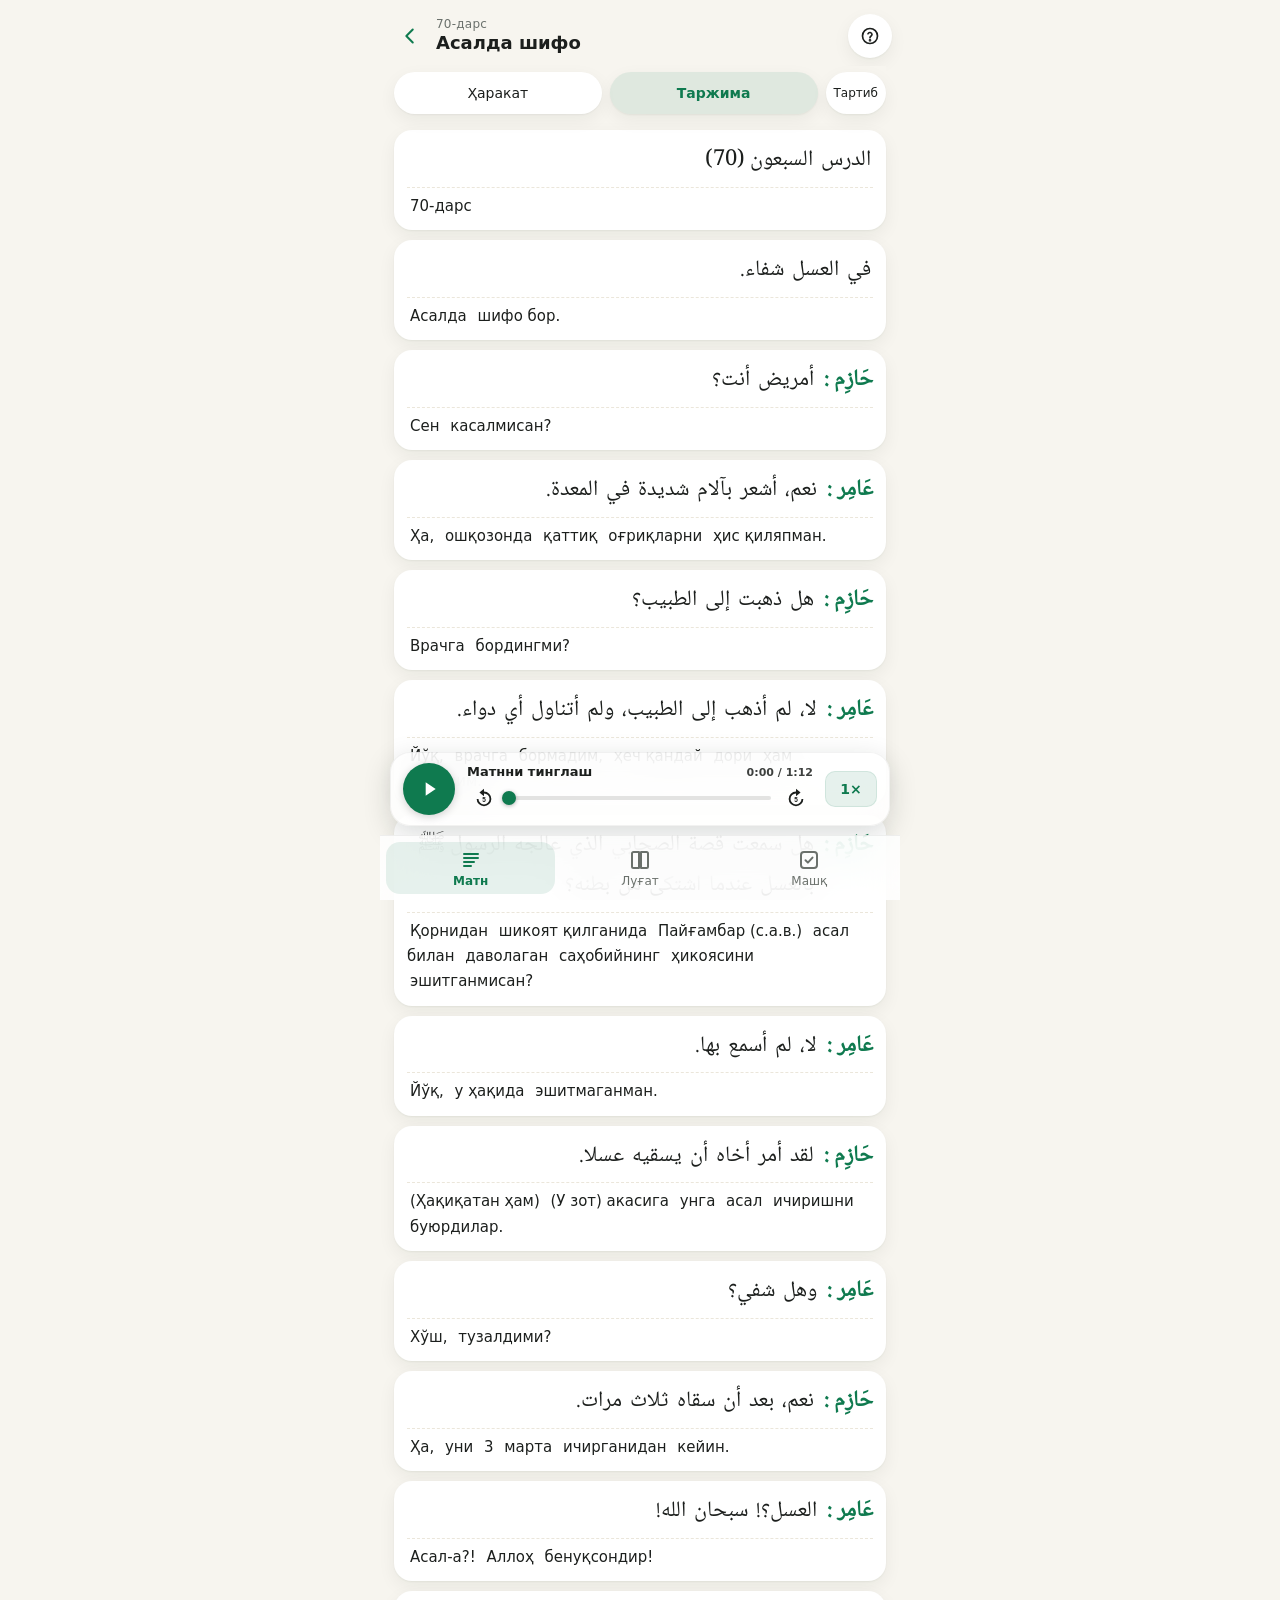
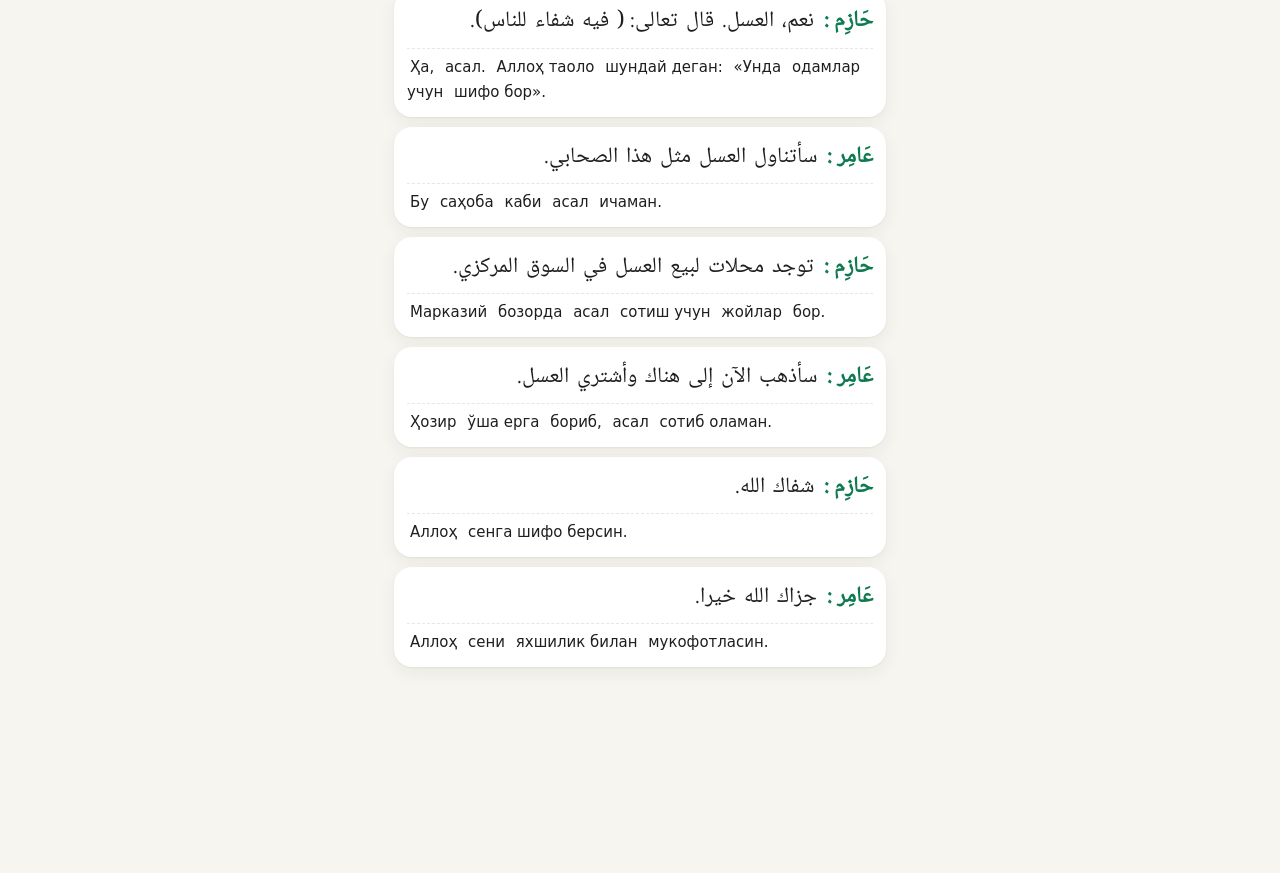
==== commit 06e44abf: "70-dars: matn audiodagidek — o'qilmagan qismlar olib tashlandi, لَقَدْ qo'shildi Co-Authored-By: Cla" ====
--- a/70.html
+++ b/70.html
@@ -207,10 +207,8 @@
 ["حَازِم",`هَلْ|B|[[Ҳарф]]. Сукунга мабний|…ми?/ذَهَبْتَ|B|[[Феъл (мозий)]]. Сукунга мабний|бординг/إِلَى|B|[[Ҳарф (жарр ҳарфи)]]. Сукунга мабний|-га/الطَّبِيبِ~؟|J|[[Исм]]. Жарр ҳарфидан кейин|врач`],
 ["عَامِر",`لَا~،|B|[[Ҳарф]]. Сукунга мабний|йўқ/لَمْ|B|[[Ҳарф]]. Сукунга мабний|…мади/أَذْهَبْ|Z|[[Феъл (музорий)]]. Мажзум: لَمْ дан кейин|бормадим/إِلَى|B|[[Ҳарф (жарр ҳарфи)]]. Сукунга мабний|-га/الطَّبِيبِ~،|J|[[Исм]]. Жарр ҳарфидан кейин|врач/وَلَمْ|B|[[Ҳарф ва ҳарф (و — атф ҳарфи, لَمْ — жазм ҳарфи)]]. Мабний|ва …мади/أَتَنَاوَلْ|Z|[[Феъл (музорий)]]. Мажзум: لَمْ дан кейин|ичмадим/أَيَّ|N|[[Исм]]. Мафъул биҳ, мудоф|ҳеч қандай/دَوَاءٍ~.|J|[[Исм]]. Мудоф илайҳ|дори`],
 ["حَازِم",`هَلْ|B|[[Ҳарф]]. Сукунга мабний|…ми?/سَمِعْتَ|B|[[Феъл (мозий)]]. Сукунга мабний|эшитдинг/قِصَّةَ|N|[[Исм]]. Мафъул биҳ, мудоф|ҳикоя/الصَّحَابِيِّ|J|[[Исм]]. Мудоф илайҳ|саҳобий/الَّذِي|B|[[Исм (исм мавсул)]]. Сифат|қайсики/عَالَجَهُ|B|[[Феъл (мозий) ва олмош]]. Фатҳага мабний|уни даволаган/الرَّسُولُ~ ﷺ|R|[[Исм]]. Фоил|Пайғамбар (с.а.в.)/بِالْعَسَلِ|J|[[Жар-мажрур (ب — жарр ҳарфи, الْعَسَلِ — исм)]]. ب жарр ҳарфидан кейин|асал билан/عِنْدَمَا|M|[[Исм (зарф замон) ва ҳарф]]. Зарф замон, мудоф. Мансуб: عِنْدَ даги фатҳа; مَا — зоида (ёки масдарий) ҳарф, сукунга мабний|…ганида, …ган пайтда/اشْتَكَى|B|[[Феъл (мозий)]]. Фатҳага мабний (охири алиф, фатҳа кўринмайди)|шикоят қилди/مِنْ|B|[[Ҳарф (жарр ҳарфи)]]. Сукунга мабний|-дан/بَطْنِهِ~؟|M|[[Исм]]. Жарр ҳарфидан кейин, мудоф. Мажрур: بَطْنِ даги касра; هِ — олмош, мудоф илайҳ|қорни(дан)`],
-["عَامِر",`لَا~،|B|[[Ҳарф]]. Сукунга мабний|йўқ/لَمْ|B|[[Ҳарф]]. Сукунга мабний|…мади/أَسْمَعْ|Z|[[Феъл (музорий)]]. Мажзум: لَمْ дан кейин|эшитмадим/بِهَا~.|B|[[Жар-мажрур (ب — жарр ҳарфи, هَا — олмош)]]. Мабний|у ҳақида/مِمَّ|B|[[Жар-мажрур]]. Мабний|нимадан?/اشْتَكَى|B|[[Феъл (мозий)]]. Фатҳага мабний|шикоят қилди/الصَّحَابِيُّ~؟|R|[[Исм]]. Фоил|саҳобий`],
-["حَازِم",`اشْتَكَى|B|[[Феъл (мозий)]]. Фатҳага мабний|шикоят қилди/مِنْ|B|[[Ҳарф (жарр ҳарфи)]]. Сукунга мабний|-дан/بَطْنِهِ~.|M|[[Исм ва олмош]]. Жарр ҳарфидан кейин, мудоф. Мажрур: بَطْنِ даги касра; هِ — олмош|қорни`],
-["عَامِر",`وَكَيْفَ|B|[[و — атф ҳарфи + исм истифҳом]]. Ҳол ўрнида|ва қандай/عَالَجَهُ|B|[[Феъл (мозий) ва олмош]]. Фатҳага мабний|уни даволади/الرَّسُولُ~ ﷺ؟|R|[[Исм]]. Фоил|Пайғамбар (с.а.в.)`],
-["حَازِم",`أَمَرَ|B|[[Феъл (мозий)]]. Фатҳага мабний|буюрди/أَخَاهُ|M|[[Исм ва олмош]]. Мафъул биҳ, мудоф. Мансуб: аломати ا; هُ — олмош|акасига/أَنْ|B|[[Ҳарф]]. Сукунга мабний|…ишни/يَسْقِيَهُ|M|[[Феъл (музорий) ва олмош]]. Мафъул биҳ ўрнида. Мансуб: أَنْ дан кейин; هُ — олмош|уни ичиришни/عَسَلاً~.|N|[[Исм]]. Мафъул биҳ|асал`],
+["عَامِر",`لَا~،|B|[[Ҳарф]]. Сукунга мабний|йўқ/لَمْ|B|[[Ҳарф]]. Сукунга мабний|…мади/أَسْمَعْ|Z|[[Феъл (музорий)]]. Мажзум: لَمْ дан кейин|эшитмадим/بِهَا~.|B|[[Жар-мажрур (ب — жарр ҳарфи, هَا — олмош)]]. Мабний|у ҳақида`],
+["حَازِم",`لَقَدْ|B|[[Ҳарф (لَ — таъкид ломи, قَدْ — таҳқиқ ҳарфи)]]. لَ — фатҳага мабний, قَدْ — сукунга мабний. Мозий феълдан олдин келиб, иш аниқ бўлганини таъкидлайди|ҳақиқатан/أَمَرَ|B|[[Феъл (мозий)]]. Фатҳага мабний|буюрди/أَخَاهُ|M|[[Исм ва олмош]]. Мафъул биҳ, мудоф. Мансуб: аломати ا; هُ — олмош|акасига/أَنْ|B|[[Ҳарф]]. Сукунга мабний|…ишни/يَسْقِيَهُ|M|[[Феъл (музорий) ва олмош]]. Мафъул биҳ ўрнида. Мансуб: أَنْ дан кейин; هُ — олмош|уни ичиришни/عَسَلاً~.|N|[[Исм]]. Мафъул биҳ|асал`],
 ["عَامِر",`وَهَلْ|B|[[Ҳарф ва ҳарф (و — атф ҳарфи, هَلْ — истифҳом ҳарфи)]]. Мабний|хўш, …ми?/شُفِيَ~؟|B|[[Феъл (мозий, мажҳул)]]. Фатҳага мабний|тузалди`],
 ["حَازِم",`نَعَمْ~،|B|[[Ҳарф]]. Сукунга мабний|ҳа/بَعْدَ|N|[[Исм (зарф)]]. Зарф замон, мудоф|кейин/أَنْ|B|[[Ҳарф]]. Сукунга мабний|…ганидан/سَقَاهُ|B|[[Феъл (мозий) ва олмош]]. Фатҳага мабний|уни ичирди/ثَلَاثَ|N|[[Исм (сон)]]. Мафъул мутлақ, мудоф|3/مَرَّاتٍ~.|J|[[Исм]]. Мудоф илайҳ|марта`],
 ["عَامِر",`الْعَسَلُ~؟!|R|[[Исм]]. Хабар|асал/سُبْحَانَ|N|[[Исм (масдар)]]. Мафъул мутлақ, мудоф|пок, бенуқсон/اللَّهِ~!|J|[[Исм]]. Мудоф илайҳ|Аллоҳ`],
@@ -221,7 +219,7 @@
 ["حَازِم",`شَفَاكَ|B|[[Феъл (мозий) ва олмош]]. Фатҳага мабний|сенга шифо берсин/اللَّهُ~.|R|[[Исм]]. Фоил|Аллоҳ`],
 ["عَامِر",`جَزَاكَ|B|[[Феъл (мозий) ва олмош]]. Фатҳага мабний|сени мукофотласин/اللَّهُ|R|[[Исм]]. Фоил|Аллоҳ/خَيْراً~.|N|[[Исм]]. Мафъул биҳ|яхшилик`]
 ];
-var TR=[[["70-дарс", [0, 1]]], [["Асалда", [0, 1]], ["шифо бор.", [2]]], [["Сен", [1]], ["касалмисан?", [0]]], [["Ҳа,", [0]], ["ошқозонда", [4, 5]], ["қаттиқ", [3]], ["оғриқларни", [2]], ["ҳис қиляпман.", [1]]], [["Врачга", [2, 3]], ["бордингми?", [0, 1]]], [["Йўқ,", [0]], ["врачга", [3, 4]], ["бормадим,", [1, 2]], ["ҳеч қандай", [7]], ["дори", [8]], ["ҳам ичмадим.", [5, 6]]], [["Қорнидан", [10, 11]], ["шикоят қилганида", [8, 9]], ["Пайғамбар (с.а.в.)", [6]], ["асал билан", [7]], ["даволаган", [4, 5]], ["саҳобийнинг", [3]], ["ҳикоясини", [2]], ["эшитганмисан?", [0, 1]]], [["Йўқ,", [0]], ["у ҳақида", [3]], ["эшитмаганман.", [1, 2]], ["Саҳоба", [6]], ["нимадан", [4]], ["шикоят қилган?", [5]]], [["Қорнидан", [1, 2]], ["шикоят қилган.", [0]]], [["Хўш, Пайғамбар (с.а.в.)", [2]], ["уни", [1]], ["қандай", [0]], ["даволаган?", [1]]], [["(У зот) акасига", [1]], ["унга", [3]], ["асал", [4]], ["ичиришни", [2, 3]], ["буюрдилар.", [0]]], [["Хўш,", [0]], ["тузалдими?", [1]]], [["Ҳа,", [0]], ["уни", [3]], ["3", [4]], ["марта", [5]], ["ичирганидан", [2, 3]], ["кейин.", [1]]], [["Асал-а?!", [0]], ["Аллоҳ", [2]], ["бенуқсондир!", [1]]], [["Ҳа,", [0]], ["асал.", [1]], ["Аллоҳ таоло", [3]], ["шундай деган:", [2]], ["«Унда", [4]], ["одамлар учун", [6]], ["шифо бор».", [5]]], [["Бу", [3]], ["саҳоба", [4]], ["каби", [2]], ["асал", [1]], ["ичаман.", [0]]], [["Марказий", [6]], ["бозорда", [4, 5]], ["асал", [3]], ["сотиш учун", [2]], ["жойлар", [1]], ["бор.", [0]]], [["Ҳозир", [1]], ["ўша ерга", [2, 3]], ["бориб,", [0]], ["асал", [5]], ["сотиб оламан.", [4]]], [["Аллоҳ", [1]], ["сенга шифо берсин.", [0]]], [["Аллоҳ", [1]], ["сени", [0]], ["яхшилик билан", [2]], ["мукофотласин.", [0]]]];
+var TR=[[["70-дарс", [0, 1]]], [["Асалда", [0, 1]], ["шифо бор.", [2]]], [["Сен", [1]], ["касалмисан?", [0]]], [["Ҳа,", [0]], ["ошқозонда", [4, 5]], ["қаттиқ", [3]], ["оғриқларни", [2]], ["ҳис қиляпман.", [1]]], [["Врачга", [2, 3]], ["бордингми?", [0, 1]]], [["Йўқ,", [0]], ["врачга", [3, 4]], ["бормадим,", [1, 2]], ["ҳеч қандай", [7]], ["дори", [8]], ["ҳам ичмадим.", [5, 6]]], [["Қорнидан", [10, 11]], ["шикоят қилганида", [8, 9]], ["Пайғамбар (с.а.в.)", [6]], ["асал билан", [7]], ["даволаган", [4, 5]], ["саҳобийнинг", [3]], ["ҳикоясини", [2]], ["эшитганмисан?", [0, 1]]], [["Йўқ,", [0]], ["у ҳақида", [3]], ["эшитмаганман.", [1, 2]]], [["(Ҳақиқатан ҳам)", [0]], ["(У зот) акасига", [2]], ["унга", [4]], ["асал", [5]], ["ичиришни", [3, 4]], ["буюрдилар.", [1]]], [["Хўш,", [0]], ["тузалдими?", [1]]], [["Ҳа,", [0]], ["уни", [3]], ["3", [4]], ["марта", [5]], ["ичирганидан", [2, 3]], ["кейин.", [1]]], [["Асал-а?!", [0]], ["Аллоҳ", [2]], ["бенуқсондир!", [1]]], [["Ҳа,", [0]], ["асал.", [1]], ["Аллоҳ таоло", [3]], ["шундай деган:", [2]], ["«Унда", [4]], ["одамлар учун", [6]], ["шифо бор».", [5]]], [["Бу", [3]], ["саҳоба", [4]], ["каби", [2]], ["асал", [1]], ["ичаман.", [0]]], [["Марказий", [6]], ["бозорда", [4, 5]], ["асал", [3]], ["сотиш учун", [2]], ["жойлар", [1]], ["бор.", [0]]], [["Ҳозир", [1]], ["ўша ерга", [2, 3]], ["бориб,", [0]], ["асал", [5]], ["сотиб оламан.", [4]]], [["Аллоҳ", [1]], ["сенга шифо берсин.", [0]]], [["Аллоҳ", [1]], ["сени", [0]], ["яхшилик билан", [2]], ["мукофотласин.", [0]]]];
 var T={R:["марфуъ","дамма"],N:["мансуб","фатҳа"],J:["мажрур","касра"]};
 var show=false,all=[];
 function plain(v){return v.replace(/[\u064B-\u0652\u0670]/g,"")}
@@ -246,11 +244,11 @@
 }
 
 /* klassik i'rob: t=turi r=gapdagi o'rni o=omil i=i'robi b=belgisi x=qolgan qismlari n=izoh a=arabcha i'rob */
-var IRB={"0-0": {"s": "мубтадо", "j": "R", "k": [["اَلدَّرْسُ", "мубтадо, раф қилинган, аломати зоҳирий замма, ўзи мавсуф"], ["", "Сарлавҳа: хабари айтилмаган", "n"]], "o": [["✅ Саҳифада шу:", "мубтадо, хабари маҳзуф."], ["↔️ Бошқа фикр:", "маҳзуф мубтадо (هَذَا) нинг хабари."]], "a": [["الدَّرْسُ", "مُبْتَدَأٌ مَرْفُوعٌ وَعَلَامَةُ رَفْعِهِ الضَّمَّةُ الظَّاهِرَةُ، وَهُوَ مَوْصُوفٌ، وَخَبَرُهُ مَحْذُوفٌ. وَيَجُوزُ أَنْ يَكُونَ خَبَراً لِمُبْتَدَأٍ مَحْذُوفٍ تَقْدِيرُهُ: هَذَا."]]}, "0-1": {"s": "сифат", "j": "R", "k": [["اَلسَّبْعُونَ", "сифат, раф қилинган, аломати و"], ["", "اَلدَّرْسُ нинг сифати", "n"]], "a": [["السَّبْعُونَ", "نَعْتٌ مَرْفُوعٌ وَعَلَامَةُ رَفْعِهِ الْوَاوُ لِأَنَّهُ مُلْحَقٌ بِجَمْعِ الْمُذَكَّرِ السَّالِمِ."]]}, "1-0": {"s": "жар ҳарфи", "j": "", "k": [["فِي", "жар ҳарфи («-да»), сукунга мабний, эъробдан унга ўрин йўқ"]], "a": [["فِي", "حَرْفُ جَرٍّ مَبْنِيٌّ عَلَى السُّكُونِ لَا مَحَلَّ لَهُ مِنَ الْإِعْرَابِ."]]}, "1-1": {"s": "мажрур", "j": "J", "k": [["اَلْعَسَلِ", "мажрур, فِي сабаб жар қилинган, аломати зоҳирий касра"], ["فِي الْعَسَلِ", "жар ҳарфи ва мажрур шибҳи жумла бўлиб, маҳзуф хабари муқаддам бўлмиш مَوْجُودٌ га мутааллиқ"], ["", "хабари муқаддам (олдинга ўтган хабар)", "n"]], "a": [["الْعَسَلِ", "اسْمٌ مَجْرُورٌ بِـ«فِي» وَعَلَامَةُ جَرِّهِ الْكَسْرَةُ الظَّاهِرَةُ."], ["", "وَالْجَارُّ وَالْمَجْرُورُ مُتَعَلِّقَانِ بِمَحْذُوفٍ خَبَرٌ مُقَدَّمٌ."]]}, "1-2": {"s": "мубтадо", "j": "R", "k": [["شِفَاءٌ", "мубтадо муаххар, раф қилинган, аломати зоҳирий замма"], ["", "накра, шунинг учун хабар ундан олдинга ўтган (93-дарс)", "n"]], "a": [["شِفَاءٌ", "مُبْتَدَأٌ مُؤَخَّرٌ مَرْفُوعٌ وَعَلَامَةُ رَفْعِهِ الضَّمَّةُ الظَّاهِرَةُ."]]}, "2-0": {"s": "ҳарф + хабар", "j": "R", "k": [["أَ", "истифҳом ҳарфи («…ми?»), фатҳага мабний, эъробдан унга ўрин йўқ"], ["مَرِيضٌ", "хабари муқаддам, раф қилинган, аломати зоҳирий замма"], ["", "أَنْتَ нинг хабари", "n"]], "o": [["✅ Саҳифада шу:", "مَرِيضٌ — хабари муқаддам, أَنْتَ — мубтадо муаххар."], ["↔️ Бошқа фикр:", "مَرِيضٌ — мубтадо (истифҳомдан кейин келган сифат), أَنْتَ — хабар ўрнини босувчи фоил."]], "a": [["الْهَمْزَةُ", "حَرْفُ اسْتِفْهَامٍ مَبْنِيٌّ عَلَى الْفَتْحِ لَا مَحَلَّ لَهُ مِنَ الْإِعْرَابِ."], ["مَرِيضٌ", "خَبَرٌ مُقَدَّمٌ مَرْفُوعٌ وَعَلَامَةُ رَفْعِهِ الضَّمَّةُ الظَّاهِرَةُ."]]}, "2-1": {"s": "мубтадо", "j": "", "k": [["أَنْتَ", "мунфасил замир бўлиб мубтадо муаххар, фатҳага мабний, раф ўринда"]], "a": [["أَنْتَ", "ضَمِيرٌ مُنْفَصِلٌ مَبْنِيٌّ عَلَى الْفَتْحِ فِي مَحَلِّ رَفْعٍ مُبْتَدَأٌ مُؤَخَّرٌ."]]}, "3-0": {"s": "жавоб ҳарфи", "j": "", "k": [["نَعَمْ", "жавоб ҳарфи («ҳа»), сукунга мабний, эъробдан унга ўрин йўқ"]], "a": [["نَعَمْ", "حَرْفُ جَوَابٍ مَبْنِيٌّ عَلَى السُّكُونِ لَا مَحَلَّ لَهُ مِنَ الْإِعْرَابِ."]]}, "3-1": {"s": "муз.феъли", "j": "R", "k": [["أَشْعُرُ", "музорий феъли, раф қилинган, аломати зоҳирий замма, тагида вожиб ҳолдаги أَنَا мустатир замир бор бўлиб, у фоил"]], "a": [["أَشْعُرُ", "فِعْلٌ مُضَارِعٌ مَرْفُوعٌ لِتَجَرُّدِهِ مِنَ النَّاصِبِ وَالْجَازِمِ، وَعَلَامَةُ رَفْعِهِ الضَّمَّةُ الظَّاهِرَةُ، وَالْفَاعِلُ ضَمِيرٌ مُسْتَتِرٌ وُجُوباً تَقْدِيرُهُ: أَنَا."]]}, "3-2": {"s": "жар + мажрур", "j": "J", "k": [["بِ", "жар ҳарфи, касрага мабний, эъробдан унга ўрин йўқ"], ["آلَامٍ", "мажрур, بِ сабаб жар қилинган, аломати зоҳирий касра, ўзи мавсуф"], ["", "أَلَمٌ (оғриқ) нинг жами", "n"], ["بِآلَامٍ", "жар ҳарфи ва мажрур шибҳи жумла бўлиб, أَشْعُرُ феълига мутааллиқ"]], "a": [["الْبَاءُ", "حَرْفُ جَرٍّ مَبْنِيٌّ عَلَى الْكَسْرِ لَا مَحَلَّ لَهُ مِنَ الْإِعْرَابِ."], ["آلَامٍ", "اسْمٌ مَجْرُورٌ بِالْبَاءِ وَعَلَامَةُ جَرِّهِ الْكَسْرَةُ الظَّاهِرَةُ، وَهُوَ مَوْصُوفٌ."], ["", "وَالْجَارُّ وَالْمَجْرُورُ مُتَعَلِّقَانِ بِـ«أَشْعُرُ»."]]}, "3-3": {"s": "сифат", "j": "J", "k": [["شَدِيدَةٍ", "сифат, жар қилинган, аломати зоҳирий касра"], ["", "آلَامٍ нинг сифати", "n"]], "a": [["شَدِيدَةٍ", "نَعْتٌ مَجْرُورٌ وَعَلَامَةُ جَرِّهِ الْكَسْرَةُ الظَّاهِرَةُ."]]}, "3-4": {"s": "жар ҳарфи", "j": "", "k": [["فِي", "жар ҳарфи («-да»), сукунга мабний, эъробдан унга ўрин йўқ"]], "a": [["فِي", "حَرْفُ جَرٍّ مَبْنِيٌّ عَلَى السُّكُونِ لَا مَحَلَّ لَهُ مِنَ الْإِعْرَابِ."]]}, "3-5": {"s": "мажрур", "j": "J", "k": [["اَلْمَعِدَةِ", "мажрур, فِي сабаб жар қилинган, аломати зоҳирий касра"], ["فِي الْمَعِدَةِ", "жар ҳарфи ва мажрур шибҳи жумла бўлиб, أَشْعُرُ феълига мутааллиқ"]], "a": [["الْمَعِدَةِ", "اسْمٌ مَجْرُورٌ بِـ«فِي» وَعَلَامَةُ جَرِّهِ الْكَسْرَةُ الظَّاهِرَةُ."], ["", "وَالْجَارُّ وَالْمَجْرُورُ مُتَعَلِّقَانِ بِـ«أَشْعُرُ»."]]}, "4-0": {"s": "истифҳом ҳарфи", "j": "", "k": [["هَلْ", "истифҳом ҳарфи («…ми?»), сукунга мабний, эъробдан унга ўрин йўқ"]], "a": [["هَلْ", "حَرْفُ اسْتِفْهَامٍ مَبْنِيٌّ عَلَى السُّكُونِ لَا مَحَلَّ لَهُ مِنَ الْإِعْرَابِ."]]}, "4-1": {"s": "моз.феъли", "j": "", "k": [["ذَهَبْتَ", "мозий феъли, сукунга мабний, تَ бориз муттасил замир бўлиб, у фоил, фатҳага мабний, раф ўринда"], ["", "تَ — «сен»", "n"]], "a": [["ذَهَبْتَ", "فِعْلٌ مَاضٍ مَبْنِيٌّ عَلَى السُّكُونِ لِاتِّصَالِهِ بِتَاءِ الْفَاعِلِ، وَالتَّاءُ ضَمِيرٌ مُتَّصِلٌ مَبْنِيٌّ عَلَى الْفَتْحِ فِي مَحَلِّ رَفْعٍ فَاعِلٌ."]]}, "4-2": {"s": "жар ҳарфи", "j": "", "k": [["إِلَى", "жар ҳарфи («-га»), сукунга мабний, эъробдан унга ўрин йўқ"]], "a": [["إِلَى", "حَرْفُ جَرٍّ مَبْنِيٌّ عَلَى السُّكُونِ لَا مَحَلَّ لَهُ مِنَ الْإِعْرَابِ."]]}, "4-3": {"s": "мажрур", "j": "J", "k": [["اَلطَّبِيبِ", "мажрур, إِلَى сабаб жар қилинган, аломати зоҳирий касра"], ["إِلَى الطَّبِيبِ", "жар ҳарфи ва мажрур шибҳи жумла бўлиб, ذَهَبْتَ феълига мутааллиқ"]], "a": [["الطَّبِيبِ", "اسْمٌ مَجْرُورٌ بِـ«إِلَى» وَعَلَامَةُ جَرِّهِ الْكَسْرَةُ الظَّاهِرَةُ."], ["", "وَالْجَارُّ وَالْمَجْرُورُ مُتَعَلِّقَانِ بِـ«ذَهَبْتَ»."]]}, "5-0": {"s": "жавоб ҳарфи", "j": "", "k": [["لَا", "жавоб ҳарфи («йўқ»), сукунга мабний, эъробдан унга ўрин йўқ"]], "a": [["لَا", "حَرْفُ جَوَابٍ مَبْنِيٌّ عَلَى السُّكُونِ لَا مَحَلَّ لَهُ مِنَ الْإِعْرَابِ."]]}, "5-1": {"s": "жазм ҳарфи", "j": "", "k": [["لَمْ", "жазм ҳарфи («…мади»), сукунга мабний, эъробдан унга ўрин йўқ"]], "a": [["لَمْ", "حَرْفُ نَفْيٍ وَجَزْمٍ وَقَلْبٍ مَبْنِيٌّ عَلَى السُّكُونِ لَا مَحَلَّ لَهُ مِنَ الْإِعْرَابِ."]]}, "5-2": {"s": "муз.феъли", "j": "Z", "k": [["أَذْهَبْ", "музорий феъли, لَمْ сабаб жазм қилинган, аломати зоҳирий сукун, тагида вожиб ҳолдаги أَنَا мустатир замир бор бўлиб, у фоил"]], "a": [["أَذْهَبْ", "فِعْلٌ مُضَارِعٌ مَجْزُومٌ بِـ«لَمْ» وَعَلَامَةُ جَزْمِهِ السُّكُونُ الظَّاهِرُ، وَالْفَاعِلُ ضَمِيرٌ مُسْتَتِرٌ وُجُوباً تَقْدِيرُهُ: أَنَا."]]}, "5-3": {"s": "жар ҳарфи", "j": "", "k": [["إِلَى", "жар ҳарфи («-га»), сукунга мабний, эъробдан унга ўрин йўқ"]], "a": [["إِلَى", "حَرْفُ جَرٍّ مَبْنِيٌّ عَلَى السُّكُونِ لَا مَحَلَّ لَهُ مِنَ الْإِعْرَابِ."]]}, "5-4": {"s": "мажрур", "j": "J", "k": [["اَلطَّبِيبِ", "мажрур, إِلَى сабаб жар қилинган, аломати зоҳирий касра"], ["إِلَى الطَّبِيبِ", "жар ҳарфи ва мажрур шибҳи жумла бўлиб, أَذْهَبْ феълига мутааллиқ"]], "a": [["الطَّبِيبِ", "اسْمٌ مَجْرُورٌ بِـ«إِلَى» وَعَلَامَةُ جَرِّهِ الْكَسْرَةُ الظَّاهِرَةُ."], ["", "وَالْجَارُّ وَالْمَجْرُورُ مُتَعَلِّقَانِ بِـ«أَذْهَبْ»."]]}, "5-5": {"s": "ҳарф + ҳарф", "j": "", "k": [["وَ", "атф ҳарфи («ва»), фатҳага мабний, эъробдан унга ўрин йўқ"], ["لَمْ", "жазм ҳарфи («…мади»), сукунга мабний, эъробдан унга ўрин йўқ"]], "a": [["الْوَاوُ", "حَرْفُ عَطْفٍ مَبْنِيٌّ عَلَى الْفَتْحِ لَا مَحَلَّ لَهُ مِنَ الْإِعْرَابِ."], ["لَمْ", "حَرْفُ نَفْيٍ وَجَزْمٍ وَقَلْبٍ مَبْنِيٌّ عَلَى السُّكُونِ لَا مَحَلَّ لَهُ مِنَ الْإِعْرَابِ."]]}, "5-6": {"s": "муз.феъли", "j": "Z", "k": [["أَتَنَاوَلْ", "музорий феъли, لَمْ сабаб жазм қилинган, аломати зоҳирий сукун, тагида вожиб ҳолдаги أَنَا мустатир замир бор бўлиб, у фоил"], ["", "وَ дан кейинги жумла ундан олдинги жумлага маътуф"]], "a": [["أَتَنَاوَلْ", "فِعْلٌ مُضَارِعٌ مَجْزُومٌ بِـ«لَمْ» وَعَلَامَةُ جَزْمِهِ السُّكُونُ الظَّاهِرُ، وَالْفَاعِلُ ضَمِيرٌ مُسْتَتِرٌ وُجُوباً تَقْدِيرُهُ: أَنَا."], ["", "وَالْجُمْلَةُ مَعْطُوفَةٌ عَلَى جُمْلَةِ «لَمْ أَذْهَبْ»."]]}, "5-7": {"s": "маф.биҳ", "j": "N", "k": [["أَيَّ", "музоф бўлиб мафъулун биҳ, насб қилинган, аломати зоҳирий фатҳа"], ["", "أَتَنَاوَلْ нинг мафъулун биҳи", "n"], ["", "бу ерда сўроқ эмас: инкор гапда «ҳеч қандай» маъносида", "n"]], "a": [["أَيَّ", "مَفْعُولٌ بِهِ مَنْصُوبٌ وَعَلَامَةُ نَصْبِهِ الْفَتْحَةُ الظَّاهِرَةُ، وَهُوَ مُضَافٌ."]]}, "5-8": {"s": "муз.илайҳ", "j": "J", "k": [["دَوَاءٍ", "музофун илайҳ, жар қилинган, аломати зоҳирий касра"]], "a": [["دَوَاءٍ", "مُضَافٌ إِلَيْهِ مَجْرُورٌ وَعَلَامَةُ جَرِّهِ الْكَسْرَةُ الظَّاهِرَةُ."]]}, "6-0": {"s": "истифҳом ҳарфи", "j": "", "k": [["هَلْ", "истифҳом ҳарфи («…ми?»), сукунга мабний, эъробдан унга ўрин йўқ"]], "a": [["هَلْ", "حَرْفُ اسْتِفْهَامٍ مَبْنِيٌّ عَلَى السُّكُونِ لَا مَحَلَّ لَهُ مِنَ الْإِعْرَابِ."]]}, "6-1": {"s": "моз.феъли", "j": "", "k": [["سَمِعْتَ", "мозий феъли, сукунга мабний, تَ бориз муттасил замир бўлиб, у фоил, фатҳага мабний, раф ўринда"]], "a": [["سَمِعْتَ", "فِعْلٌ مَاضٍ مَبْنِيٌّ عَلَى السُّكُونِ لِاتِّصَالِهِ بِتَاءِ الْفَاعِلِ، وَالتَّاءُ ضَمِيرٌ مُتَّصِلٌ مَبْنِيٌّ عَلَى الْفَتْحِ فِي مَحَلِّ رَفْعٍ فَاعِلٌ."]]}, "6-2": {"s": "маф.биҳ", "j": "N", "k": [["قِصَّةَ", "музоф бўлиб мафъулун биҳ, насб қилинган, аломати зоҳирий фатҳа"], ["", "سَمِعْتَ нинг мафъулун биҳи", "n"]], "a": [["قِصَّةَ", "مَفْعُولٌ بِهِ مَنْصُوبٌ وَعَلَامَةُ نَصْبِهِ الْفَتْحَةُ الظَّاهِرَةُ، وَهُوَ مُضَافٌ."]]}, "6-3": {"s": "муз.илайҳ", "j": "J", "k": [["اَلصَّحَابِيِّ", "музофун илайҳ, жар қилинган, аломати зоҳирий касра, ўзи мавсуф"]], "a": [["الصَّحَابِيِّ", "مُضَافٌ إِلَيْهِ مَجْرُورٌ وَعَلَامَةُ جَرِّهِ الْكَسْرَةُ الظَّاهِرَةُ، وَهُوَ مَوْصُوفٌ."]]}, "6-4": {"s": "сифат", "j": "", "k": [["اَلَّذِي", "исм мавсул бўлиб сифат, сукунга мабний, жар ўринда"], ["", "«қайсики»: اَلصَّحَابِيِّ нинг сифати; ўзидан кейинги жумла унинг силаси", "n"]], "a": [["الَّذِي", "اسْمٌ مَوْصُولٌ مَبْنِيٌّ عَلَى السُّكُونِ فِي مَحَلِّ جَرٍّ نَعْتٌ لِـ«الصَّحَابِيِّ»."]]}, "6-5": {"s": "моз.феъли", "j": "", "k": [["عَالَجَ", "мозий феъли, фатҳага мабний"], ["هُ", "муттасил замир бўлиб мафъулун биҳ, заммага мабний, насб ўринда"], ["", "«уни» (саҳобийни); اَلَّذِي га қайтади", "n"]], "a": [["عَالَجَ", "فِعْلٌ مَاضٍ مَبْنِيٌّ عَلَى الْفَتْحِ."], ["الْهَاءُ", "ضَمِيرٌ مُتَّصِلٌ مَبْنِيٌّ عَلَى الضَّمِّ فِي مَحَلِّ نَصْبٍ مَفْعُولٌ بِهِ مُقَدَّمٌ."]]}, "6-6": {"s": "фоил", "j": "R", "k": [["اَلرَّسُولُ", "фоил, раф қилинган, аломати зоҳирий замма"], ["", "عَالَجَ нинг фоили", "n"], ["", "феъл ва фоилдан иборат жумла اَلَّذِي нинг силаси бўлиб, эъробдан унга ўрин йўқ; هُ замири اَلَّذِي га қайтади"], ["", "ﷺ — «صَلَّى اللَّهُ عَلَيْهِ وَسَلَّمَ» (Аллоҳ унга салавот ва салом йўлласин) — дуо жумласи", "n"]], "a": [["الرَّسُولُ", "فَاعِلٌ مُؤَخَّرٌ مَرْفُوعٌ وَعَلَامَةُ رَفْعِهِ الضَّمَّةُ الظَّاهِرَةُ."], ["", "وَجُمْلَةُ «صَلَّى اللَّهُ عَلَيْهِ وَسَلَّمَ» دُعَائِيَّةٌ اعْتِرَاضِيَّةٌ لَا مَحَلَّ لَهَا مِنَ الْإِعْرَابِ."], ["", "وَجُمْلَةُ «عَالَجَهُ الرَّسُولُ» صِلَةُ الْمَوْصُولِ لَا مَحَلَّ لَهَا مِنَ الْإِعْرَابِ."]]}, "7-0": {"s": "жавоб ҳарфи", "j": "", "k": [["لَا", "жавоб ҳарфи («йўқ»), сукунга мабний, эъробдан унга ўрин йўқ"]], "a": [["لَا", "حَرْفُ جَوَابٍ مَبْنِيٌّ عَلَى السُّكُونِ لَا مَحَلَّ لَهُ مِنَ الْإِعْرَابِ."]]}, "7-1": {"s": "жазм ҳарфи", "j": "", "k": [["لَمْ", "жазм ҳарфи («…мади»), сукунга мабний, эъробдан унга ўрин йўқ"]], "a": [["لَمْ", "حَرْفُ نَفْيٍ وَجَزْمٍ وَقَلْبٍ مَبْنِيٌّ عَلَى السُّكُونِ لَا مَحَلَّ لَهُ مِنَ الْإِعْرَابِ."]]}, "7-2": {"s": "муз.феъли", "j": "Z", "k": [["أَسْمَعْ", "музорий феъли, لَمْ сабаб жазм қилинган, аломати зоҳирий сукун, тагида вожиб ҳолдаги أَنَا мустатир замир бор бўлиб, у фоил"]], "a": [["أَسْمَعْ", "فِعْلٌ مُضَارِعٌ مَجْزُومٌ بِـ«لَمْ» وَعَلَامَةُ جَزْمِهِ السُّكُونُ الظَّاهِرُ، وَالْفَاعِلُ ضَمِيرٌ مُسْتَتِرٌ وُجُوباً تَقْدِيرُهُ: أَنَا."]]}, "7-3": {"s": "жар + мажрур", "j": "", "k": [["بِ", "жар ҳарфи («ҳақида»), касрага мабний, эъробдан унга ўрин йўқ"], ["هَا", "муттасил замир бўлиб мажрур, сукунга мабний, жар ўринда"], ["", "قِصَّةٌ (ҳикоя) га қайтади: «у ҳақида»", "n"], ["بِهَا", "жар ҳарфи ва мажрур шибҳи жумла бўлиб, أَسْمَعْ феълига мутааллиқ"]], "a": [["الْبَاءُ", "حَرْفُ جَرٍّ مَبْنِيٌّ عَلَى الْكَسْرِ لَا مَحَلَّ لَهُ مِنَ الْإِعْرَابِ."], ["هَا", "ضَمِيرٌ مُتَّصِلٌ مَبْنِيٌّ عَلَى السُّكُونِ فِي مَحَلِّ جَرٍّ بِالْبَاءِ."], ["", "وَالْجَارُّ وَالْمَجْرُورُ مُتَعَلِّقَانِ بِـ«أَسْمَعْ»."]]}, "7-4": {"s": "жар + мажрур", "j": "", "k": [["مِنْ", "жар ҳарфи («-дан»), сукунга мабний, эъробдан унга ўрин йўқ, кетидан келган мим ҳарфига идғом қилинган"], ["مَ", "исм истифҳом бўлиб мажрур, сукунга мабний, жар ўринда, араблардан эшитилганига кўра унинг алифи ҳазф қилинган"], ["مِمَّ", "жар ҳарфи ва мажрур шибҳи жумла бўлиб, اِشْتَكَى феълига мутааллиқ"], ["", "مِمَّ = مِنْ + مَا — «нимадан?»", "n"]], "a": [["مِنْ", "حَرْفُ جَرٍّ مَبْنِيٌّ عَلَى السُّكُونِ، أُدْغِمَتْ نُونُهُ فِي مِيمِ «مَا»، لَا مَحَلَّ لَهُ مِنَ الْإِعْرَابِ."], ["مَا", "اسْمُ اسْتِفْهَامٍ مَبْنِيٌّ عَلَى السُّكُونِ فِي مَحَلِّ جَرٍّ بِـ«مِنْ»، وَحُذِفَتْ أَلِفُهُ لِدُخُولِ حَرْفِ الْجَرِّ عَلَيْهِ."], ["", "وَالْجَارُّ وَالْمَجْرُورُ مُتَعَلِّقَانِ بِـ«اشْتَكَى»."]]}, "7-5": {"s": "моз.феъли", "j": "", "k": [["اِشْتَكَى", "мозий феъли, фатҳага мабний (фатҳа алиф устида кўринмайди), олдидаги алиф васлий ҳамза бўлгани боис гап орасида талаффуз қилинмайди"], ["", "алифда ҳаракат айтиш имконсиз (таъаззур), шунинг учун фатҳа кўринмайди", "n"]], "a": [["اشْتَكَى", "فِعْلٌ مَاضٍ مَبْنِيٌّ عَلَى الْفَتْحِ الْمُقَدَّرِ عَلَى الْأَلِفِ لِلتَّعَذُّرِ."]]}, "7-6": {"s": "фоил", "j": "R", "k": [["اَلصَّحَابِيُّ", "фоил, раф қилинган, аломати зоҳирий замма"], ["", "اِشْتَكَى нинг фоили", "n"]], "a": [["الصَّحَابِيُّ", "فَاعِلٌ مَرْفُوعٌ وَعَلَامَةُ رَفْعِهِ الضَّمَّةُ الظَّاهِرَةُ."]]}, "8-0": {"s": "моз.феъли", "j": "", "k": [["اِشْتَكَى", "мозий феъли, фатҳага мабний (фатҳа алиф устида кўринмайди), тагида жоиз ҳолдаги هُوَ мустатир замир бор бўлиб, у фоил"], ["", "هُوَ — саҳобийга қайтади", "n"], ["", "алифда ҳаракат айтиш имконсиз (таъаззур), шунинг учун фатҳа кўринмайди", "n"]], "a": [["اشْتَكَى", "فِعْلٌ مَاضٍ مَبْنِيٌّ عَلَى الْفَتْحِ الْمُقَدَّرِ عَلَى الْأَلِفِ لِلتَّعَذُّرِ، وَالْفَاعِلُ ضَمِيرٌ مُسْتَتِرٌ جَوَازاً تَقْدِيرُهُ: هُوَ."]]}, "8-1": {"s": "жар ҳарфи", "j": "", "k": [["مِنْ", "жар ҳарфи («-дан»), сукунга мабний, эъробдан унга ўрин йўқ"]], "a": [["مِنْ", "حَرْفُ جَرٍّ مَبْنِيٌّ عَلَى السُّكُونِ لَا مَحَلَّ لَهُ مِنَ الْإِعْرَابِ."]]}, "8-2": {"s": "мажрур", "j": "J", "k": [["بَطْنِ", "музоф бўлиб мажрур, مِنْ сабаб жар қилинган, аломати зоҳирий касра"], ["هِ", "муттасил замир бўлиб музофун илайҳ, аслида заммага мабний, олдидан келган касра унинг касра бўлишини талаб этган, жар ўринда"], ["", "«унинг»: بَطْنِهِ — «қорни(дан)»", "n"], ["مِنْ بَطْنِهِ", "жар ҳарфи ва мажрур шибҳи жумла бўлиб, اِشْتَكَى феълига мутааллиқ"]], "a": [["بَطْنِ", "اسْمٌ مَجْرُورٌ بِـ«مِنْ» وَعَلَامَةُ جَرِّهِ الْكَسْرَةُ الظَّاهِرَةُ، وَهُوَ مُضَافٌ."], ["الْهَاءُ", "ضَمِيرٌ مُتَّصِلٌ مَبْنِيٌّ عَلَى الضَّمِّ، وَحُرِّكَ بِالْكَسْرِ لِمُنَاسَبَةِ الْكَسْرَةِ قَبْلَهُ، فِي مَحَلِّ جَرٍّ مُضَافٌ إِلَيْهِ."], ["", "وَالْجَارُّ وَالْمَجْرُورُ مُتَعَلِّقَانِ بِـ«اشْتَكَى»."]]}, "9-0": {"s": "ҳарф + ҳол", "j": "", "k": [["وَ", "атф ҳарфи («ва»), фатҳага мабний, эъробдан унга ўрин йўқ"], ["كَيْفَ", "исм истифҳом бўлиб ҳол, фатҳага мабний, насб ўринда"]], "a": [["الْوَاوُ", "حَرْفُ عَطْفٍ مَبْنِيٌّ عَلَى الْفَتْحِ لَا مَحَلَّ لَهُ مِنَ الْإِعْرَابِ."], ["كَيْفَ", "اسْمُ اسْتِفْهَامٍ مَبْنِيٌّ عَلَى الْفَتْحِ فِي مَحَلِّ نَصْبٍ حَالٌ."]]}, "9-1": {"s": "моз.феъли", "j": "", "k": [["عَالَجَ", "мозий феъли, фатҳага мабний"], ["هُ", "муттасил замир бўлиб мафъулун биҳ, заммага мабний, насб ўринда"]], "a": [["عَالَجَ", "فِعْلٌ مَاضٍ مَبْنِيٌّ عَلَى الْفَتْحِ."], ["الْهَاءُ", "ضَمِيرٌ مُتَّصِلٌ مَبْنِيٌّ عَلَى الضَّمِّ فِي مَحَلِّ نَصْبٍ مَفْعُولٌ بِهِ مُقَدَّمٌ."]]}, "9-2": {"s": "фоил", "j": "R", "k": [["اَلرَّسُولُ", "фоил, раф қилинган, аломати зоҳирий замма"], ["", "عَالَجَ нинг фоили", "n"], ["", "ﷺ — «صَلَّى اللَّهُ عَلَيْهِ وَسَلَّمَ» дуо жумласи, оралиқ (мўътариза) жумла, эъробдан унга ўрин йўқ", "n"]], "a": [["الرَّسُولُ", "فَاعِلٌ مُؤَخَّرٌ مَرْفُوعٌ وَعَلَامَةُ رَفْعِهِ الضَّمَّةُ الظَّاهِرَةُ."], ["", "وَجُمْلَةُ «صَلَّى اللَّهُ عَلَيْهِ وَسَلَّمَ» دُعَائِيَّةٌ اعْتِرَاضِيَّةٌ لَا مَحَلَّ لَهَا مِنَ الْإِعْرَابِ."]]}, "10-0": {"s": "моз.феъли", "j": "", "k": [["أَمَرَ", "мозий феъли, фатҳага мабний, тагида жоиз ҳолдаги هُوَ мустатир замир бор бўлиб, у фоил"], ["", "هُوَ — Пайғамбар (с.а.в.)", "n"]], "a": [["أَمَرَ", "فِعْلٌ مَاضٍ مَبْنِيٌّ عَلَى الْفَتْحِ، وَالْفَاعِلُ ضَمِيرٌ مُسْتَتِرٌ جَوَازاً تَقْدِيرُهُ: هُوَ."]]}, "10-1": {"s": "маф.биҳ", "j": "N", "k": [["أَخَا", "музоф бўлиб мафъулун биҳ, насб қилинган, аломати ا"], ["هُ", "муттасил замир бўлиб музофун илайҳ, заммага мабний, жар ўринда"], ["", "касал саҳобийга қайтади: «унинг акаси»", "n"]], "a": [["أَخَا", "مَفْعُولٌ بِهِ مَنْصُوبٌ وَعَلَامَةُ نَصْبِهِ الْأَلِفُ لِأَنَّهُ مِنَ الْأَسْمَاءِ الْخَمْسَةِ، وَهُوَ مُضَافٌ."], ["الْهَاءُ", "ضَمِيرٌ مُتَّصِلٌ مَبْنِيٌّ عَلَى الضَّمِّ فِي مَحَلِّ جَرٍّ مُضَافٌ إِلَيْهِ."]]}, "10-2": {"s": "насб ҳарфи", "j": "", "k": [["أَنْ", "насб ва масдар ҳарфи, сукунга мабний, эъробдан унга ўрин йўқ"]], "a": [["أَنْ", "حَرْفُ مَصْدَرٍ وَنَصْبٍ مَبْنِيٌّ عَلَى السُّكُونِ لَا مَحَلَّ لَهُ مِنَ الْإِعْرَابِ."]]}, "10-3": {"s": "муз.феъли", "j": "N", "k": [["يَسْقِيَ", "музорий феъли, أَنْ сабаб насб қилинган, аломати зоҳирий фатҳа, тагида жоиз ҳолдаги هُوَ мустатир замир бор бўлиб, у фоил"], ["هُ", "муттасил замир бўлиб 1-мафъулун биҳ, заммага мабний, насб ўринда"], ["", "أَنْ ва феълдан изоҳланган масдар маҳзуф بِ жар ҳарфи сабаб мажрур бўлиб, жар ўринда (أَمَرَهُ بِسَقْيِهِ)"], ["", "يَسْقِيَهُ — «уни ичирсин»: фоили — ака (هُوَ), هُ — касал саҳобий", "n"]], "o": [["✅ Саҳифада шу:", "أَنْ يَسْقِيَهُ масдари маҳзуф بِ сабаб жар ўринда (أَمَرَهُ بِسَقْيِهِ)."], ["↔️ Бошқа фикр:", "бу масдар жар ҳарфи тушиб қолгани учун насб ўринда (2-мафъулун биҳ)."]], "a": [["يَسْقِيَ", "فِعْلٌ مُضَارِعٌ مَنْصُوبٌ بِـ«أَنْ» وَعَلَامَةُ نَصْبِهِ الْفَتْحَةُ الظَّاهِرَةُ، وَالْفَاعِلُ ضَمِيرٌ مُسْتَتِرٌ جَوَازاً تَقْدِيرُهُ: هُوَ."], ["الْهَاءُ", "ضَمِيرٌ مُتَّصِلٌ مَبْنِيٌّ عَلَى الضَّمِّ فِي مَحَلِّ نَصْبٍ مَفْعُولٌ بِهِ أَوَّلُ."], ["", "وَالْمَصْدَرُ الْمُؤَوَّلُ مِنْ «أَنْ» وَالْفِعْلِ فِي مَحَلِّ جَرٍّ بِحَرْفِ جَرٍّ مَحْذُوفٍ تَقْدِيرُهُ: أَمَرَهُ بِسَقْيِهِ."]]}, "10-4": {"s": "2-маф.биҳ", "j": "N", "k": [["عَسَلاً", "2-мафъулун биҳ, насб қилинган, аломати зоҳирий фатҳа"], ["", "يَسْقِيَ нинг 2-мафъулун биҳи: سَقَاهُ عَسَلاً — «унга асал ичирди»", "n"]], "a": [["عَسَلاً", "مَفْعُولٌ بِهِ ثَانٍ مَنْصُوبٌ وَعَلَامَةُ نَصْبِهِ الْفَتْحَةُ الظَّاهِرَةُ."]]}, "11-0": {"s": "ҳарф + ҳарф", "j": "", "k": [["وَ", "атф ҳарфи («ва»), фатҳага мабний, эъробдан унга ўрин йўқ"], ["هَلْ", "истифҳом ҳарфи («…ми?»), сукунга мабний, эъробдан унга ўрин йўқ"]], "a": [["الْوَاوُ", "حَرْفُ عَطْفٍ مَبْنِيٌّ عَلَى الْفَتْحِ لَا مَحَلَّ لَهُ مِنَ الْإِعْرَابِ."], ["هَلْ", "حَرْفُ اسْتِفْهَامٍ مَبْنِيٌّ عَلَى السُّكُونِ لَا مَحَلَّ لَهُ مِنَ الْإِعْرَابِ."]]}, "11-1": {"s": "мажҳ.феъл", "j": "", "k": [["شُفِيَ", "мажҳул мозий феъли, фатҳага мабний, тагида жоиз ҳолдаги هُوَ мустатир замир бор бўлиб, у ноиби фоилдир"], ["", "«тузалди (шифо топди)»: شَفَى дан мажҳул", "n"]], "a": [["شُفِيَ", "فِعْلٌ مَاضٍ مَبْنِيٌّ لِلْمَجْهُولِ عَلَى الْفَتْحِ، وَنَائِبُ الْفَاعِلِ ضَمِيرٌ مُسْتَتِرٌ جَوَازاً تَقْدِيرُهُ: هُوَ."]]}, "12-0": {"s": "жавоб ҳарфи", "j": "", "k": [["نَعَمْ", "жавоб ҳарфи («ҳа»), сукунга мабний, эъробдан унга ўрин йўқ"]], "a": [["نَعَمْ", "حَرْفُ جَوَابٍ مَبْنِيٌّ عَلَى السُّكُونِ لَا مَحَلَّ لَهُ مِنَ الْإِعْرَابِ."]]}, "12-1": {"s": "зарф", "j": "N", "k": [["بَعْدَ", "музоф бўлиб зарф замон, насб қилинган, аломати зоҳирий фатҳа"], ["", "маҳзуф شُفِيَ феълининг зарф замони", "n"]], "a": [["بَعْدَ", "ظَرْفُ زَمَانٍ مَنْصُوبٌ وَعَلَامَةُ نَصْبِهِ الْفَتْحَةُ الظَّاهِرَةُ، وَهُوَ مُضَافٌ، مُتَعَلِّقٌ بِفِعْلٍ مَحْذُوفٍ تَقْدِيرُهُ: شُفِيَ."]]}, "12-2": {"s": "масдар ҳарфи", "j": "", "k": [["أَنْ", "насб ва масдар ҳарфи, сукунга мабний, эъробдан унга ўрин йўқ"]], "a": [["أَنْ", "حَرْفٌ مَصْدَرِيٌّ مَبْنِيٌّ عَلَى السُّكُونِ لَا مَحَلَّ لَهُ مِنَ الْإِعْرَابِ."]]}, "12-3": {"s": "моз.феъли", "j": "", "k": [["سَقَى", "мозий феъли, фатҳага мабний (фатҳа алиф устида кўринмайди), тагида жоиз ҳолдаги هُوَ мустатир замир бор бўлиб, у фоил"], ["", "алифда ҳаракат айтиш имконсиз (таъаззур), шунинг учун фатҳа кўринмайди", "n"], ["هُ", "муттасил замир бўлиб мафъулун биҳ, заммага мабний, насб ўринда"], ["", "أَنْ ва феълдан изоҳланган масдар музофун илайҳ бўлиб, жар ўринда"], ["بَعْدَ أَنْ سَقَاهُ", "зарф ва музофун илайҳ шибҳи жумла бўлиб, маҳзуф شُفِيَ феълига мутааллиқ"], ["", "بَعْدَ أَنْ سَقَاهُ = بَعْدَ سَقْيِهِ — «ичирганидан кейин»", "n"]], "a": [["سَقَى", "فِعْلٌ مَاضٍ مَبْنِيٌّ عَلَى الْفَتْحِ الْمُقَدَّرِ عَلَى الْأَلِفِ لِلتَّعَذُّرِ، وَالْفَاعِلُ ضَمِيرٌ مُسْتَتِرٌ جَوَازاً تَقْدِيرُهُ: هُوَ."], ["الْهَاءُ", "ضَمِيرٌ مُتَّصِلٌ مَبْنِيٌّ عَلَى الضَّمِّ فِي مَحَلِّ نَصْبٍ مَفْعُولٌ بِهِ."], ["", "وَالْمَصْدَرُ الْمُؤَوَّلُ مِنْ «أَنْ» وَالْفِعْلِ فِي مَحَلِّ جَرٍّ مُضَافٌ إِلَيْهِ."]]}, "12-4": {"s": "маф.мутлақ", "j": "N", "k": [["ثَلَاثَ", "музоф бўлиб мафъулун мутлақ, насб қилинган, аломати зоҳирий фатҳа"], ["", "ثَلَاثَ مَرَّاتٍ — «3 марта» (67-дарс: сон музоф, مَرَّاتٌ — музофун илайҳ)", "n"]], "a": [["ثَلَاثَ", "نَائِبٌ عَنِ الْمَفْعُولِ الْمُطْلَقِ مَنْصُوبٌ وَعَلَامَةُ نَصْبِهِ الْفَتْحَةُ الظَّاهِرَةُ، وَهُوَ مُضَافٌ."]]}, "12-5": {"s": "муз.илайҳ", "j": "J", "k": [["مَرَّاتٍ", "музофун илайҳ, жар қилинган, аломати зоҳирий касра"], ["", "жам муаннас солим", "n"]], "a": [["مَرَّاتٍ", "مُضَافٌ إِلَيْهِ مَجْرُورٌ وَعَلَامَةُ جَرِّهِ الْكَسْرَةُ الظَّاهِرَةُ."]]}, "13-0": {"s": "хабар", "j": "R", "k": [["اَلْعَسَلُ", "хабар, раф қилинган, аломати зоҳирий замма, мубтадоси маҳзуф (هُوَ)"], ["", "Ажабланиш сўроғи: «Асал-а?!» — (أَهُوَ) الْعَسَلُ", "n"]], "o": [["✅ Саҳифада шу:", "маҳзуф мубтадо (هُوَ) нинг хабари."], ["↔️ Бошқа фикр:", "мубтадо, хабари маҳзуф."]], "a": [["الْعَسَلُ", "خَبَرٌ لِمُبْتَدَأٍ مَحْذُوفٍ تَقْدِيرُهُ: أَهُوَ، مَرْفُوعٌ وَعَلَامَةُ رَفْعِهِ الضَّمَّةُ الظَّاهِرَةُ."]]}, "13-1": {"s": "маф.мутлақ", "j": "N", "k": [["سُبْحَانَ", "музоф бўлиб мафъулун мутлақ, насб қилинган, аломати зоҳирий фатҳа"], ["", "маҳзуф أُسَبِّحُ феълининг мафъулун мутлақи", "n"]], "a": [["سُبْحَانَ", "مَفْعُولٌ مُطْلَقٌ لِفِعْلٍ مَحْذُوفٍ تَقْدِيرُهُ: أُسَبِّحُ، مَنْصُوبٌ وَعَلَامَةُ نَصْبِهِ الْفَتْحَةُ الظَّاهِرَةُ، وَهُوَ مُضَافٌ."]]}, "13-2": {"s": "муз.илайҳ", "j": "J", "k": [["اَللَّهِ", "лафзи жалола бўлиб музофун илайҳ, жар қилинган, аломати зоҳирий касра"]], "a": [["اللَّهِ", "لَفْظُ الْجَلَالَةِ مُضَافٌ إِلَيْهِ مَجْرُورٌ وَعَلَامَةُ جَرِّهِ الْكَسْرَةُ الظَّاهِرَةُ."]]}, "14-0": {"s": "жавоб ҳарфи", "j": "", "k": [["نَعَمْ", "жавоб ҳарфи («ҳа»), сукунга мабний, эъробдан унга ўрин йўқ"]], "a": [["نَعَمْ", "حَرْفُ جَوَابٍ مَبْنِيٌّ عَلَى السُّكُونِ لَا مَحَلَّ لَهُ مِنَ الْإِعْرَابِ."]]}, "14-1": {"s": "хабар", "j": "R", "k": [["اَلْعَسَلُ", "хабар, раф қилинган, аломати зоҳирий замма, мубтадоси маҳзуф (هُوَ)"]], "o": [["✅ Саҳифада шу:", "маҳзуф мубтадо (هُوَ) нинг хабари."], ["↔️ Бошқа фикр:", "мубтадо, хабари маҳзуф."]], "a": [["الْعَسَلُ", "خَبَرٌ لِمُبْتَدَأٍ مَحْذُوفٍ تَقْدِيرُهُ: هُوَ، مَرْفُوعٌ وَعَلَامَةُ رَفْعِهِ الضَّمَّةُ الظَّاهِرَةُ."]]}, "14-2": {"s": "моз.феъли", "j": "", "k": [["قَالَ", "мозий феъли, фатҳага мабний, тагида жоиз ҳолдаги هُوَ мустатир замир бор бўлиб, у фоил"], ["", "هُوَ — Аллоҳ", "n"]], "a": [["قَالَ", "فِعْلٌ مَاضٍ مَبْنِيٌّ عَلَى الْفَتْحِ، وَالْفَاعِلُ ضَمِيرٌ مُسْتَتِرٌ جَوَازاً تَقْدِيرُهُ: هُوَ (يَعُودُ عَلَى اللَّهِ)."]]}, "14-3": {"s": "моз.феъли", "j": "", "k": [["تَعَالَى", "мозий феъли, фатҳага мабний (фатҳа алиф устида кўринмайди), тагида жоиз ҳолдаги هُوَ мустатир замир бор бўлиб, у фоил"], ["", "алифда ҳаракат айтиш имконсиз (таъаззур), шунинг учун фатҳа кўринмайди", "n"], ["", "феъл ва фоилдан иборат оралиқ (мўътариза) жумла, эъробдан унга ўрин йўқ"]], "o": [["✅ Саҳифада шу:", "оралиқ (мўътариза) жумла, эъробдан унга ўрин йўқ."], ["↔️ Бошқа фикр:", "жумлаи ҳолийя, насб ўринда (92-дарсдаги قَالَ اللَّهُ تَعَالَى каби)."]], "a": [["تَعَالَى", "فِعْلٌ مَاضٍ مَبْنِيٌّ عَلَى الْفَتْحِ الْمُقَدَّرِ عَلَى الْأَلِفِ لِلتَّعَذُّرِ، وَالْفَاعِلُ ضَمِيرٌ مُسْتَتِرٌ جَوَازاً تَقْدِيرُهُ: هُوَ، وَالْجُمْلَةُ اعْتِرَاضِيَّةٌ لَا مَحَلَّ لَهَا مِنَ الْإِعْرَابِ."]]}, "14-4": {"s": "ҳарф + хабар", "j": "", "k": [["فِي", "жар ҳарфи («-да»), сукунга мабний, эъробдан унга ўрин йўқ"], ["هِ", "муттасил замир бўлиб мажрур, аслида заммага мабний, олдидан келган сукунли ي унинг касра бўлишини талаб этган, жар ўринда"], ["", "асалга қайтади: «унда»", "n"], ["فِيهِ", "жар ҳарфи ва мажрур шибҳи жумла бўлиб, маҳзуф хабари муқаддам бўлмиш مَوْجُودٌ га мутааллиқ"]], "a": [["فِي", "حَرْفُ جَرٍّ مَبْنِيٌّ عَلَى السُّكُونِ لَا مَحَلَّ لَهُ مِنَ الْإِعْرَابِ."], ["الْهَاءُ", "ضَمِيرٌ مُتَّصِلٌ مَبْنِيٌّ عَلَى الضَّمِّ، وَحُرِّكَ بِالْكَسْرِ لِمُنَاسَبَةِ الْيَاءِ، فِي مَحَلِّ جَرٍّ بِـ«فِي»."], ["", "وَالْجَارُّ وَالْمَجْرُورُ مُتَعَلِّقَانِ بِمَحْذُوفٍ خَبَرٌ مُقَدَّمٌ."]]}, "14-5": {"s": "мубтадо", "j": "R", "k": [["شِفَاءٌ", "мубтадо муаххар, раф қилинган, аломати зоҳирий замма"]], "a": [["شِفَاءٌ", "مُبْتَدَأٌ مُؤَخَّرٌ مَرْفُوعٌ وَعَلَامَةُ رَفْعِهِ الضَّمَّةُ الظَّاهِرَةُ."]]}, "14-6": {"s": "жар + мажрур", "j": "J", "k": [["لِ", "жар ҳарфи («учун»), касрага мабний, эъробдан унга ўрин йўқ"], ["اَلنَّاسِ", "мажрур, لِ сабаб жар қилинган, аломати зоҳирий касра"], ["لِلنَّاسِ", "жар ҳарфи ва мажрур шибҳи жумла бўлиб, شِفَاءٌ га мутааллиқ"], ["", "فِيهِ شِفَاءٌ لِلنَّاسِ жумласи قَالَ нинг мафъулун биҳи бўлиб, насб ўринда"], ["", "فِيهِ شِفَاءٌ لِلنَّاسِ — Наҳл сураси, 69-оят", "n"]], "a": [["اللَّامُ", "حَرْفُ جَرٍّ مَبْنِيٌّ عَلَى الْكَسْرِ لَا مَحَلَّ لَهُ مِنَ الْإِعْرَابِ."], ["النَّاسِ", "اسْمٌ مَجْرُورٌ بِاللَّامِ وَعَلَامَةُ جَرِّهِ الْكَسْرَةُ الظَّاهِرَةُ."], ["", "وَالْجَارُّ وَالْمَجْرُورُ مُتَعَلِّقَانِ بِـ«شِفَاءٌ»، وَالْجُمْلَةُ الِاسْمِيَّةُ «فِيهِ شِفَاءٌ لِلنَّاسِ» فِي مَحَلِّ نَصْبٍ مَقُولُ الْقَوْلِ."]]}, "15-0": {"s": "ҳарф + муз.феъли", "j": "R", "k": [["سَ", "истиқбол (келаси замон) ҳарфи, фатҳага мабний, эъробдан унга ўрин йўқ"], ["أَتَنَاوَلُ", "музорий феъли, раф қилинган, аломати зоҳирий замма, тагида вожиб ҳолдаги أَنَا мустатир замир бор бўлиб, у фоил"]], "a": [["السِّينُ", "حَرْفُ اسْتِقْبَالٍ مَبْنِيٌّ عَلَى الْفَتْحِ لَا مَحَلَّ لَهُ مِنَ الْإِعْرَابِ."], ["أَتَنَاوَلُ", "فِعْلٌ مُضَارِعٌ مَرْفُوعٌ لِتَجَرُّدِهِ مِنَ النَّاصِبِ وَالْجَازِمِ، وَعَلَامَةُ رَفْعِهِ الضَّمَّةُ الظَّاهِرَةُ، وَالْفَاعِلُ ضَمِيرٌ مُسْتَتِرٌ وُجُوباً تَقْدِيرُهُ: أَنَا."]]}, "15-1": {"s": "маф.биҳ", "j": "N", "k": [["اَلْعَسَلَ", "мафъулун биҳ, насб қилинган, аломати зоҳирий фатҳа"], ["", "أَتَنَاوَلُ нинг мафъулун биҳи", "n"]], "a": [["الْعَسَلَ", "مَفْعُولٌ بِهِ مَنْصُوبٌ وَعَلَامَةُ نَصْبِهِ الْفَتْحَةُ الظَّاهِرَةُ."]]}, "15-2": {"s": "сифат", "j": "N", "k": [["تَنَاوُلاً", "маҳзуф (ҳазф қилинган) мафъулун мутлақ бор, ўзи мавсуф"], ["مِثْلَ", "музоф бўлиб сифат, насб қилинган, аломати зоҳирий фатҳа"], ["", "«каби»: تَنَاوُلاً مِثْلَ تَنَاوُلِ هَذَا الصَّحَابِيِّ", "n"]], "o": [["✅ Рожиҳ (кўпчилик) — саҳифада шу:", "маҳзуф мафъулун мутлақ (تَنَاوُلاً) нинг сифати (67-дарсдаги كَثِيرًا каби)."], ["↔️ Бошқа фикр:", "ҳол, насб қилинган."]], "a": [["مِثْلَ", "نَعْتٌ لِمَفْعُولٍ مُطْلَقٍ مَحْذُوفٍ (أَيْ: تَنَاوُلاً مِثْلَ تَنَاوُلِ هَذَا الصَّحَابِيِّ) مَنْصُوبٌ وَعَلَامَةُ نَصْبِهِ الْفَتْحَةُ الظَّاهِرَةُ، وَهُوَ مُضَافٌ."]]}, "15-3": {"s": "муз.илайҳ", "j": "", "k": [["هَذَا", "исм ишора бўлиб музофун илайҳ, сукунга мабний, жар ўринда, ўзи мубдалин минҳу"]], "a": [["هَذَا", "اسْمُ إِشَارَةٍ مَبْنِيٌّ عَلَى السُّكُونِ فِي مَحَلِّ جَرٍّ مُضَافٌ إِلَيْهِ."]]}, "15-4": {"s": "бадал", "j": "J", "k": [["اَلصَّحَابِيِّ", "бадал, жар қилинган, аломати зоҳирий касра"], ["", "هَذَا дан бадал (91-дарс)", "n"]], "a": [["الصَّحَابِيِّ", "بَدَلٌ مَجْرُورٌ وَعَلَامَةُ جَرِّهِ الْكَسْرَةُ الظَّاهِرَةُ."]]}, "16-0": {"s": "мажҳ.феъл", "j": "R", "k": [["تُوجَدُ", "мажҳул музорий феъли, раф қилинган, аломати зоҳирий замма"], ["", "«топилади, бор»: وَجَدَ дан мажҳул", "n"]], "a": [["تُوجَدُ", "فِعْلٌ مُضَارِعٌ مَبْنِيٌّ لِلْمَجْهُولِ مَرْفُوعٌ وَعَلَامَةُ رَفْعِهِ الضَّمَّةُ الظَّاهِرَةُ."]]}, "16-1": {"s": "ноиби фоил", "j": "R", "k": [["مَحَلَّاتٌ", "ноиби фоил, раф қилинган, аломати зоҳирий замма"], ["", "تُوجَدُ нинг ноиби фоили; муаннас жам, шунинг учун феъл تُـ билан", "n"]], "a": [["مَحَلَّاتٌ", "نَائِبُ فَاعِلٍ مَرْفُوعٌ وَعَلَامَةُ رَفْعِهِ الضَّمَّةُ الظَّاهِرَةُ."]]}, "16-2": {"s": "жар + мажрур", "j": "J", "k": [["لِ", "жар ҳарфи («учун»), касрага мабний, эъробдан унга ўрин йўқ"], ["بَيْعِ", "музоф бўлиб мажрур, لِ сабаб жар қилинган, аломати зоҳирий касра"], ["لِبَيْعِ", "жар ҳарфи ва мажрур шибҳи жумла бўлиб, تُوجَدُ феълига мутааллиқ"]], "a": [["اللَّامُ", "حَرْفُ جَرٍّ مَبْنِيٌّ عَلَى الْكَسْرِ لَا مَحَلَّ لَهُ مِنَ الْإِعْرَابِ."], ["بَيْعِ", "اسْمٌ مَجْرُورٌ بِاللَّامِ وَعَلَامَةُ جَرِّهِ الْكَسْرَةُ الظَّاهِرَةُ، وَهُوَ مُضَافٌ."], ["", "وَالْجَارُّ وَالْمَجْرُورُ مُتَعَلِّقَانِ بِـ«تُوجَدُ»."]]}, "16-3": {"s": "муз.илайҳ", "j": "J", "k": [["اَلْعَسَلِ", "музофун илайҳ, жар қилинган, аломати зоҳирий касра"]], "a": [["الْعَسَلِ", "مُضَافٌ إِلَيْهِ مَجْرُورٌ وَعَلَامَةُ جَرِّهِ الْكَسْرَةُ الظَّاهِرَةُ."]]}, "16-4": {"s": "жар ҳарфи", "j": "", "k": [["فِي", "жар ҳарфи («-да»), сукунга мабний, эъробдан унга ўрин йўқ"]], "a": [["فِي", "حَرْفُ جَرٍّ مَبْنِيٌّ عَلَى السُّكُونِ لَا مَحَلَّ لَهُ مِنَ الْإِعْرَابِ."]]}, "16-5": {"s": "мажрур", "j": "J", "k": [["اَلسُّوقِ", "мажрур, فِي сабаб жар қилинган, аломати зоҳирий касра, ўзи мавсуф"], ["فِي السُّوقِ", "жар ҳарфи ва мажрур шибҳи жумла бўлиб, تُوجَدُ феълига мутааллиқ"]], "a": [["السُّوقِ", "اسْمٌ مَجْرُورٌ بِـ«فِي» وَعَلَامَةُ جَرِّهِ الْكَسْرَةُ الظَّاهِرَةُ، وَهُوَ مَوْصُوفٌ."], ["", "وَالْجَارُّ وَالْمَجْرُورُ مُتَعَلِّقَانِ بِـ«تُوجَدُ»."]]}, "16-6": {"s": "сифат", "j": "J", "k": [["اَلْمَرْكَزِيِّ", "сифат, жар қилинган, аломати зоҳирий касра"], ["", "اَلسُّوقِ нинг сифати", "n"]], "a": [["الْمَرْكَزِيِّ", "نَعْتٌ مَجْرُورٌ وَعَلَامَةُ جَرِّهِ الْكَسْرَةُ الظَّاهِرَةُ."]]}, "17-0": {"s": "ҳарф + муз.феъли", "j": "R", "k": [["سَ", "истиқбол (келаси замон) ҳарфи, фатҳага мабний, эъробдан унга ўрин йўқ"], ["أَذْهَبُ", "музорий феъли, раф қилинган, аломати зоҳирий замма, тагида вожиб ҳолдаги أَنَا мустатир замир бор бўлиб, у фоил"]], "a": [["السِّينُ", "حَرْفُ اسْتِقْبَالٍ مَبْنِيٌّ عَلَى الْفَتْحِ لَا مَحَلَّ لَهُ مِنَ الْإِعْرَابِ."], ["أَذْهَبُ", "فِعْلٌ مُضَارِعٌ مَرْفُوعٌ لِتَجَرُّدِهِ مِنَ النَّاصِبِ وَالْجَازِمِ، وَعَلَامَةُ رَفْعِهِ الضَّمَّةُ الظَّاهِرَةُ، وَالْفَاعِلُ ضَمِيرٌ مُسْتَتِرٌ وُجُوباً تَقْدِيرُهُ: أَنَا."]]}, "17-1": {"s": "зарф", "j": "N", "k": [["اَلْآنَ", "зарф замон, насб қилинган, аломати зоҳирий фатҳа, ўзи шибҳи жумла бўлиб, أَذْهَبُ феълига мутааллиқ"]], "o": [["📘 Бизнинг китобда (65-дарс) — саҳифада шу:", "اَلْآنَ — зарф замон, насб қилинган, аломати зоҳирий фатҳа."], ["↔️ Кўпчилик эъроб китобларида:", "фатҳага мабний, насб ўринда."]], "a": [["الْآنَ", "ظَرْفُ زَمَانٍ مَبْنِيٌّ عَلَى الْفَتْحِ فِي مَحَلِّ نَصْبٍ، مُتَعَلِّقٌ بِـ«أَذْهَبُ»."]]}, "17-2": {"s": "жар ҳарфи", "j": "", "k": [["إِلَى", "жар ҳарфи («-га»), сукунга мабний, эъробдан унга ўрин йўқ"]], "a": [["إِلَى", "حَرْفُ جَرٍّ مَبْنِيٌّ عَلَى السُّكُونِ لَا مَحَلَّ لَهُ مِنَ الْإِعْرَابِ."]]}, "17-3": {"s": "мажрур", "j": "", "k": [["هُنَاكَ", "исм ишора бўлиб мажрур, фатҳага мабний, жар ўринда"], ["إِلَى هُنَاكَ", "жар ҳарфи ва мажрур шибҳи жумла бўлиб, أَذْهَبُ феълига мутааллиқ"]], "o": [["✅ Саҳифада шу:", "هُنَاكَ — битта сўз, фатҳага мабний."], ["↔️ Кўпчилик эъроб китобларида:", "هُنَا — исм ишора, сукунга мабний; كَ — хитоб ҳарфи."]], "a": [["هُنَاكَ", "اسْمُ إِشَارَةٍ لِلْمَكَانِ مَبْنِيٌّ عَلَى السُّكُونِ فِي مَحَلِّ جَرٍّ بِـ«إِلَى»، وَالْكَافُ حَرْفُ خِطَابٍ."], ["", "وَالْجَارُّ وَالْمَجْرُورُ مُتَعَلِّقَانِ بِـ«أَذْهَبُ»."]]}, "17-4": {"s": "ҳарф + муз.феъли", "j": "R", "q": 1, "k": [["وَ", "атф ҳарфи («ва»), фатҳага мабний, эъробдан унга ўрин йўқ"], ["أَشْتَرِي", "музорий феъли, раф қилинган, аломати тақдирий замма, тагида вожиб ҳолдаги أَنَا мустатир замир бор бўлиб, у фоил"], ["", "ي устида замма оғир (сақал), шунинг учун айтилмайди", "n"], ["", "وَ дан кейинги жумла ундан олдинги жумлага маътуф"]], "a": [["الْوَاوُ", "حَرْفُ عَطْفٍ مَبْنِيٌّ عَلَى الْفَتْحِ لَا مَحَلَّ لَهُ مِنَ الْإِعْرَابِ."], ["أَشْتَرِي", "فِعْلٌ مُضَارِعٌ مَرْفُوعٌ وَعَلَامَةُ رَفْعِهِ الضَّمَّةُ الْمُقَدَّرَةُ عَلَى الْيَاءِ لِلثِّقَلِ، وَالْفَاعِلُ ضَمِيرٌ مُسْتَتِرٌ وُجُوباً تَقْدِيرُهُ: أَنَا."]]}, "17-5": {"s": "маф.биҳ", "j": "N", "k": [["اَلْعَسَلَ", "мафъулун биҳ, насб қилинган, аломати зоҳирий фатҳа"], ["", "أَشْتَرِي нинг мафъулун биҳи", "n"]], "a": [["الْعَسَلَ", "مَفْعُولٌ بِهِ مَنْصُوبٌ وَعَلَامَةُ نَصْبِهِ الْفَتْحَةُ الظَّاهِرَةُ."]]}, "18-0": {"s": "моз.феъли", "j": "", "k": [["شَفَى", "мозий феъли, фатҳага мабний (фатҳа алиф устида кўринмайди)"], ["", "алифда ҳаракат айтиш имконсиз (таъаззур), шунинг учун фатҳа кўринмайди", "n"], ["كَ", "муттасил замир бўлиб мафъулун биҳ, фатҳага мабний, насб ўринда"]], "a": [["شَفَى", "فِعْلٌ مَاضٍ مَبْنِيٌّ عَلَى الْفَتْحِ الْمُقَدَّرِ عَلَى الْأَلِفِ لِلتَّعَذُّرِ."], ["الْكَافُ", "ضَمِيرٌ مُتَّصِلٌ مَبْنِيٌّ عَلَى الْفَتْحِ فِي مَحَلِّ نَصْبٍ مَفْعُولٌ بِهِ مُقَدَّمٌ."]]}, "18-1": {"s": "фоил", "j": "R", "k": [["اَللَّهُ", "лафзи жалола бўлиб фоил, раф қилинган, аломати зоҳирий замма"], ["", "شَفَى нинг фоили", "n"]], "a": [["اللَّهُ", "لَفْظُ الْجَلَالَةِ فَاعِلٌ مُؤَخَّرٌ مَرْفُوعٌ وَعَلَامَةُ رَفْعِهِ الضَّمَّةُ الظَّاهِرَةُ، وَالْجُمْلَةُ دُعَائِيَّةٌ."]]}, "19-0": {"s": "моз.феъли", "j": "", "k": [["جَزَى", "мозий феъли, фатҳага мабний (фатҳа алиф устида кўринмайди)"], ["", "алифда ҳаракат айтиш имконсиз (таъаззур), шунинг учун фатҳа кўринмайди", "n"], ["كَ", "муттасил замир бўлиб 1-мафъулун биҳ, фатҳага мабний, насб ўринда"]], "a": [["جَزَى", "فِعْلٌ مَاضٍ مَبْنِيٌّ عَلَى الْفَتْحِ الْمُقَدَّرِ عَلَى الْأَلِفِ لِلتَّعَذُّرِ."], ["الْكَافُ", "ضَمِيرٌ مُتَّصِلٌ مَبْنِيٌّ عَلَى الْفَتْحِ فِي مَحَلِّ نَصْبٍ مَفْعُولٌ بِهِ أَوَّلُ مُقَدَّمٌ."]]}, "19-1": {"s": "фоил", "j": "R", "k": [["اَللَّهُ", "лафзи жалола бўлиб фоил, раф қилинган, аломати зоҳирий замма"], ["", "جَزَى нинг фоили", "n"]], "a": [["اللَّهُ", "لَفْظُ الْجَلَالَةِ فَاعِلٌ مُؤَخَّرٌ مَرْفُوعٌ وَعَلَامَةُ رَفْعِهِ الضَّمَّةُ الظَّاهِرَةُ."]]}, "19-2": {"s": "2-маф.биҳ", "j": "N", "k": [["خَيْراً", "2-мафъулун биҳ, насб қилинган, аломати зоҳирий фатҳа"], ["", "جَزَى нинг 2-мафъулун биҳи", "n"]], "a": [["خَيْراً", "مَفْعُولٌ بِهِ ثَانٍ مَنْصُوبٌ وَعَلَامَةُ نَصْبِهِ الْفَتْحَةُ الظَّاهِرَةُ، وَالْجُمْلَةُ دُعَائِيَّةٌ."]]}, "6-7": {"s": "жар + мажрур", "j": "J", "k": [["بِ", "жар ҳарфи («билан»), касрага мабний, эъробдан унга ўрин йўқ"], ["اَلْعَسَلِ", "мажрур, بِ сабаб жар қилинган, аломати зоҳирий касра"], ["بِالْعَسَلِ", "жар ҳарфи ва мажрур шибҳи жумла бўлиб, عَالَجَ феълига мутааллиқ"]], "a": [["الْبَاءُ", "حَرْفُ جَرٍّ مَبْنِيٌّ عَلَى الْكَسْرِ لَا مَحَلَّ لَهُ مِنَ الْإِعْرَابِ."], ["الْعَسَلِ", "اسْمٌ مَجْرُورٌ بِالْبَاءِ وَعَلَامَةُ جَرِّهِ الْكَسْرَةُ الظَّاهِرَةُ، وَالْجَارُّ وَالْمَجْرُورُ مُتَعَلِّقَانِ بِـ«عَالَجَهُ»."]]}, "6-8": {"s": "зарф", "j": "N", "k": [["عِنْدَ", "музоф бўлиб зарф замон, насб қилинган, аломати зоҳирий фатҳа"], ["مَا", "зоида (ёки масдарий) ҳарф, сукунга мабний, эъробдан унга ўрин йўқ"], ["", "луғатда: عِنْدَمَا … — «… пайтда, …ганида»", "n"], ["", "зарф ва ундан кейинги жумла عَالَجَهُ феълига мутааллиқ", "n"]], "a": [["عِنْدَ", "ظَرْفُ زَمَانٍ مَنْصُوبٌ وَعَلَامَةُ نَصْبِهِ الْفَتْحَةُ الظَّاهِرَةُ، وَهُوَ مُضَافٌ، مُتَعَلِّقٌ بِـ«عَالَجَهُ»."], ["مَا", "حَرْفٌ مَصْدَرِيٌّ مَبْنِيٌّ عَلَى السُّكُونِ لَا مَحَلَّ لَهُ مِنَ الْإِعْرَابِ، وَالْمَصْدَرُ الْمُؤَوَّلُ فِي مَحَلِّ جَرٍّ مُضَافٌ إِلَيْهِ."]], "o": [["✅ Саҳифада шу (луғат бўйича):", "مَا — зоида (ёки масдарий) ҳарф."], ["↔️ Бошқа фикр:", "مَا масдарий бўлса, ундан кейинги жумла масдар ўрнида бўлиб, عِنْدَ нинг музофун илайҳи бўлади (жар ўринда)."]]}, "6-9": {"s": "моз.феъли", "j": "", "k": [["اشْتَكَى", "мозий феъли, алиф устида тақдирий фатҳага мабний, тагида жоиз ҳолдаги هُوَ мустатир замир бор бўлиб, у фоил"], ["", "هُوَ — الصَّحَابِيِّ га қайтади", "n"], ["", "олдидаги алиф васлий ҳамза бўлгани боис гап орасида талаффуз қилинмайди", "n"]], "a": [["اشْتَكَى", "فِعْلٌ مَاضٍ مَبْنِيٌّ عَلَى الْفَتْحِ الْمُقَدَّرِ عَلَى الْأَلِفِ لِلتَّعَذُّرِ، وَالْفَاعِلُ ضَمِيرٌ مُسْتَتِرٌ جَوَازًا تَقْدِيرُهُ: هُوَ."]]}, "6-10": {"s": "жар ҳарфи", "j": "", "k": [["مِنْ", "жар ҳарфи («-дан»), сукунга мабний, эъробдан унга ўрин йўқ"]], "a": [["مِنْ", "حَرْفُ جَرٍّ مَبْنِيٌّ عَلَى السُّكُونِ لَا مَحَلَّ لَهُ مِنَ الْإِعْرَابِ."]]}, "6-11": {"s": "мажрур", "j": "J", "k": [["بَطْنِ", "музоф бўлиб мажрур, مِنْ сабаб жар қилинган, аломати зоҳирий касра"], ["هِ", "муттасил замир бўлиб музофун илайҳ, заммага мабний, жар ўринда, олдидан келган касра ундаги ه нинг касра бўлишини талаб этган"], ["مِنْ بَطْنِهِ", "жар ҳарфи ва мажрур шибҳи жумла бўлиб, اشْتَكَى феълига мутааллиқ"]], "a": [["بَطْنِ", "اسْمٌ مَجْرُورٌ بِـ«مِنْ» وَعَلَامَةُ جَرِّهِ الْكَسْرَةُ الظَّاهِرَةُ، وَهُوَ مُضَافٌ."], ["الْهَاءُ", "ضَمِيرٌ مُتَّصِلٌ مَبْنِيٌّ عَلَى الضَّمِّ فِي مَحَلِّ جَرٍّ مُضَافٌ إِلَيْهِ."]]}};
-var GT={"1": [[2, "хабарийя"]], "2": [[1, "истифҳомийя"]], "3": [[5, "хабарийя"]], "4": [[3, "истифҳомийя"]], "5": [[8, "хабарийя"]], "6": [[11, "истифҳомийя"]], "7": [[3, "хабарийя"], [6, "истифҳомийя"]], "8": [[2, "хабарийя"]], "9": [[2, "истифҳомийя"]], "10": [[4, "хабарийя"]], "11": [[1, "истифҳомийя"]], "12": [[5, "хабарийя"]], "13": [[0, "истифҳомийя"], [2, "хабарийя"]], "14": [[1, "хабарийя"], [6, "хабарийя"]], "15": [[4, "хабарийя"]], "16": [[6, "хабарийя"]], "17": [[5, "хабарийя"]], "18": [[1, "дуоийя"]], "19": [[2, "дуоийя"]]};
+var IRB={"0-0": {"s": "мубтадо", "j": "R", "k": [["اَلدَّرْسُ", "мубтадо, раф қилинган, аломати зоҳирий замма, ўзи мавсуф"], ["", "Сарлавҳа: хабари айтилмаган", "n"]], "o": [["✅ Саҳифада шу:", "мубтадо, хабари маҳзуф."], ["↔️ Бошқа фикр:", "маҳзуф мубтадо (هَذَا) нинг хабари."]], "a": [["الدَّرْسُ", "مُبْتَدَأٌ مَرْفُوعٌ وَعَلَامَةُ رَفْعِهِ الضَّمَّةُ الظَّاهِرَةُ، وَهُوَ مَوْصُوفٌ، وَخَبَرُهُ مَحْذُوفٌ. وَيَجُوزُ أَنْ يَكُونَ خَبَراً لِمُبْتَدَأٍ مَحْذُوفٍ تَقْدِيرُهُ: هَذَا."]]}, "0-1": {"s": "сифат", "j": "R", "k": [["اَلسَّبْعُونَ", "сифат, раф қилинган, аломати و"], ["", "اَلدَّرْسُ нинг сифати", "n"]], "a": [["السَّبْعُونَ", "نَعْتٌ مَرْفُوعٌ وَعَلَامَةُ رَفْعِهِ الْوَاوُ لِأَنَّهُ مُلْحَقٌ بِجَمْعِ الْمُذَكَّرِ السَّالِمِ."]]}, "1-0": {"s": "жар ҳарфи", "j": "", "k": [["فِي", "жар ҳарфи («-да»), сукунга мабний, эъробдан унга ўрин йўқ"]], "a": [["فِي", "حَرْفُ جَرٍّ مَبْنِيٌّ عَلَى السُّكُونِ لَا مَحَلَّ لَهُ مِنَ الْإِعْرَابِ."]]}, "1-1": {"s": "мажрур", "j": "J", "k": [["اَلْعَسَلِ", "мажрур, فِي сабаб жар қилинган, аломати зоҳирий касра"], ["فِي الْعَسَلِ", "жар ҳарфи ва мажрур шибҳи жумла бўлиб, маҳзуф хабари муқаддам бўлмиш مَوْجُودٌ га мутааллиқ"], ["", "хабари муқаддам (олдинга ўтган хабар)", "n"]], "a": [["الْعَسَلِ", "اسْمٌ مَجْرُورٌ بِـ«فِي» وَعَلَامَةُ جَرِّهِ الْكَسْرَةُ الظَّاهِرَةُ."], ["", "وَالْجَارُّ وَالْمَجْرُورُ مُتَعَلِّقَانِ بِمَحْذُوفٍ خَبَرٌ مُقَدَّمٌ."]]}, "1-2": {"s": "мубтадо", "j": "R", "k": [["شِفَاءٌ", "мубтадо муаххар, раф қилинган, аломати зоҳирий замма"], ["", "накра, шунинг учун хабар ундан олдинга ўтган (93-дарс)", "n"]], "a": [["شِفَاءٌ", "مُبْتَدَأٌ مُؤَخَّرٌ مَرْفُوعٌ وَعَلَامَةُ رَفْعِهِ الضَّمَّةُ الظَّاهِرَةُ."]]}, "2-0": {"s": "ҳарф + хабар", "j": "R", "k": [["أَ", "истифҳом ҳарфи («…ми?»), фатҳага мабний, эъробдан унга ўрин йўқ"], ["مَرِيضٌ", "хабари муқаддам, раф қилинган, аломати зоҳирий замма"], ["", "أَنْتَ нинг хабари", "n"]], "o": [["✅ Саҳифада шу:", "مَرِيضٌ — хабари муқаддам, أَنْتَ — мубтадо муаххар."], ["↔️ Бошқа фикр:", "مَرِيضٌ — мубтадо (истифҳомдан кейин келган сифат), أَنْتَ — хабар ўрнини босувчи фоил."]], "a": [["الْهَمْزَةُ", "حَرْفُ اسْتِفْهَامٍ مَبْنِيٌّ عَلَى الْفَتْحِ لَا مَحَلَّ لَهُ مِنَ الْإِعْرَابِ."], ["مَرِيضٌ", "خَبَرٌ مُقَدَّمٌ مَرْفُوعٌ وَعَلَامَةُ رَفْعِهِ الضَّمَّةُ الظَّاهِرَةُ."]]}, "2-1": {"s": "мубтадо", "j": "", "k": [["أَنْتَ", "мунфасил замир бўлиб мубтадо муаххар, фатҳага мабний, раф ўринда"]], "a": [["أَنْتَ", "ضَمِيرٌ مُنْفَصِلٌ مَبْنِيٌّ عَلَى الْفَتْحِ فِي مَحَلِّ رَفْعٍ مُبْتَدَأٌ مُؤَخَّرٌ."]]}, "3-0": {"s": "жавоб ҳарфи", "j": "", "k": [["نَعَمْ", "жавоб ҳарфи («ҳа»), сукунга мабний, эъробдан унга ўрин йўқ"]], "a": [["نَعَمْ", "حَرْفُ جَوَابٍ مَبْنِيٌّ عَلَى السُّكُونِ لَا مَحَلَّ لَهُ مِنَ الْإِعْرَابِ."]]}, "3-1": {"s": "муз.феъли", "j": "R", "k": [["أَشْعُرُ", "музорий феъли, раф қилинган, аломати зоҳирий замма, тагида вожиб ҳолдаги أَنَا мустатир замир бор бўлиб, у фоил"]], "a": [["أَشْعُرُ", "فِعْلٌ مُضَارِعٌ مَرْفُوعٌ لِتَجَرُّدِهِ مِنَ النَّاصِبِ وَالْجَازِمِ، وَعَلَامَةُ رَفْعِهِ الضَّمَّةُ الظَّاهِرَةُ، وَالْفَاعِلُ ضَمِيرٌ مُسْتَتِرٌ وُجُوباً تَقْدِيرُهُ: أَنَا."]]}, "3-2": {"s": "жар + мажрур", "j": "J", "k": [["بِ", "жар ҳарфи, касрага мабний, эъробдан унга ўрин йўқ"], ["آلَامٍ", "мажрур, بِ сабаб жар қилинган, аломати зоҳирий касра, ўзи мавсуф"], ["", "أَلَمٌ (оғриқ) нинг жами", "n"], ["بِآلَامٍ", "жар ҳарфи ва мажрур шибҳи жумла бўлиб, أَشْعُرُ феълига мутааллиқ"]], "a": [["الْبَاءُ", "حَرْفُ جَرٍّ مَبْنِيٌّ عَلَى الْكَسْرِ لَا مَحَلَّ لَهُ مِنَ الْإِعْرَابِ."], ["آلَامٍ", "اسْمٌ مَجْرُورٌ بِالْبَاءِ وَعَلَامَةُ جَرِّهِ الْكَسْرَةُ الظَّاهِرَةُ، وَهُوَ مَوْصُوفٌ."], ["", "وَالْجَارُّ وَالْمَجْرُورُ مُتَعَلِّقَانِ بِـ«أَشْعُرُ»."]]}, "3-3": {"s": "сифат", "j": "J", "k": [["شَدِيدَةٍ", "сифат, жар қилинган, аломати зоҳирий касра"], ["", "آلَامٍ нинг сифати", "n"]], "a": [["شَدِيدَةٍ", "نَعْتٌ مَجْرُورٌ وَعَلَامَةُ جَرِّهِ الْكَسْرَةُ الظَّاهِرَةُ."]]}, "3-4": {"s": "жар ҳарфи", "j": "", "k": [["فِي", "жар ҳарфи («-да»), сукунга мабний, эъробдан унга ўрин йўқ"]], "a": [["فِي", "حَرْفُ جَرٍّ مَبْنِيٌّ عَلَى السُّكُونِ لَا مَحَلَّ لَهُ مِنَ الْإِعْرَابِ."]]}, "3-5": {"s": "мажрур", "j": "J", "k": [["اَلْمَعِدَةِ", "мажрур, فِي сабаб жар қилинган, аломати зоҳирий касра"], ["فِي الْمَعِدَةِ", "жар ҳарфи ва мажрур шибҳи жумла бўлиб, أَشْعُرُ феълига мутааллиқ"]], "a": [["الْمَعِدَةِ", "اسْمٌ مَجْرُورٌ بِـ«فِي» وَعَلَامَةُ جَرِّهِ الْكَسْرَةُ الظَّاهِرَةُ."], ["", "وَالْجَارُّ وَالْمَجْرُورُ مُتَعَلِّقَانِ بِـ«أَشْعُرُ»."]]}, "4-0": {"s": "истифҳом ҳарфи", "j": "", "k": [["هَلْ", "истифҳом ҳарфи («…ми?»), сукунга мабний, эъробдан унга ўрин йўқ"]], "a": [["هَلْ", "حَرْفُ اسْتِفْهَامٍ مَبْنِيٌّ عَلَى السُّكُونِ لَا مَحَلَّ لَهُ مِنَ الْإِعْرَابِ."]]}, "4-1": {"s": "моз.феъли", "j": "", "k": [["ذَهَبْتَ", "мозий феъли, сукунга мабний, تَ бориз муттасил замир бўлиб, у фоил, фатҳага мабний, раф ўринда"], ["", "تَ — «сен»", "n"]], "a": [["ذَهَبْتَ", "فِعْلٌ مَاضٍ مَبْنِيٌّ عَلَى السُّكُونِ لِاتِّصَالِهِ بِتَاءِ الْفَاعِلِ، وَالتَّاءُ ضَمِيرٌ مُتَّصِلٌ مَبْنِيٌّ عَلَى الْفَتْحِ فِي مَحَلِّ رَفْعٍ فَاعِلٌ."]]}, "4-2": {"s": "жар ҳарфи", "j": "", "k": [["إِلَى", "жар ҳарфи («-га»), сукунга мабний, эъробдан унга ўрин йўқ"]], "a": [["إِلَى", "حَرْفُ جَرٍّ مَبْنِيٌّ عَلَى السُّكُونِ لَا مَحَلَّ لَهُ مِنَ الْإِعْرَابِ."]]}, "4-3": {"s": "мажрур", "j": "J", "k": [["اَلطَّبِيبِ", "мажрур, إِلَى сабаб жар қилинган, аломати зоҳирий касра"], ["إِلَى الطَّبِيبِ", "жар ҳарфи ва мажрур шибҳи жумла бўлиб, ذَهَبْتَ феълига мутааллиқ"]], "a": [["الطَّبِيبِ", "اسْمٌ مَجْرُورٌ بِـ«إِلَى» وَعَلَامَةُ جَرِّهِ الْكَسْرَةُ الظَّاهِرَةُ."], ["", "وَالْجَارُّ وَالْمَجْرُورُ مُتَعَلِّقَانِ بِـ«ذَهَبْتَ»."]]}, "5-0": {"s": "жавоб ҳарфи", "j": "", "k": [["لَا", "жавоб ҳарфи («йўқ»), сукунга мабний, эъробдан унга ўрин йўқ"]], "a": [["لَا", "حَرْفُ جَوَابٍ مَبْنِيٌّ عَلَى السُّكُونِ لَا مَحَلَّ لَهُ مِنَ الْإِعْرَابِ."]]}, "5-1": {"s": "жазм ҳарфи", "j": "", "k": [["لَمْ", "жазм ҳарфи («…мади»), сукунга мабний, эъробдан унга ўрин йўқ"]], "a": [["لَمْ", "حَرْفُ نَفْيٍ وَجَزْمٍ وَقَلْبٍ مَبْنِيٌّ عَلَى السُّكُونِ لَا مَحَلَّ لَهُ مِنَ الْإِعْرَابِ."]]}, "5-2": {"s": "муз.феъли", "j": "Z", "k": [["أَذْهَبْ", "музорий феъли, لَمْ сабаб жазм қилинган, аломати зоҳирий сукун, тагида вожиб ҳолдаги أَنَا мустатир замир бор бўлиб, у фоил"]], "a": [["أَذْهَبْ", "فِعْلٌ مُضَارِعٌ مَجْزُومٌ بِـ«لَمْ» وَعَلَامَةُ جَزْمِهِ السُّكُونُ الظَّاهِرُ، وَالْفَاعِلُ ضَمِيرٌ مُسْتَتِرٌ وُجُوباً تَقْدِيرُهُ: أَنَا."]]}, "5-3": {"s": "жар ҳарфи", "j": "", "k": [["إِلَى", "жар ҳарфи («-га»), сукунга мабний, эъробдан унга ўрин йўқ"]], "a": [["إِلَى", "حَرْفُ جَرٍّ مَبْنِيٌّ عَلَى السُّكُونِ لَا مَحَلَّ لَهُ مِنَ الْإِعْرَابِ."]]}, "5-4": {"s": "мажрур", "j": "J", "k": [["اَلطَّبِيبِ", "мажрур, إِلَى сабаб жар қилинган, аломати зоҳирий касра"], ["إِلَى الطَّبِيبِ", "жар ҳарфи ва мажрур шибҳи жумла бўлиб, أَذْهَبْ феълига мутааллиқ"]], "a": [["الطَّبِيبِ", "اسْمٌ مَجْرُورٌ بِـ«إِلَى» وَعَلَامَةُ جَرِّهِ الْكَسْرَةُ الظَّاهِرَةُ."], ["", "وَالْجَارُّ وَالْمَجْرُورُ مُتَعَلِّقَانِ بِـ«أَذْهَبْ»."]]}, "5-5": {"s": "ҳарф + ҳарф", "j": "", "k": [["وَ", "атф ҳарфи («ва»), фатҳага мабний, эъробдан унга ўрин йўқ"], ["لَمْ", "жазм ҳарфи («…мади»), сукунга мабний, эъробдан унга ўрин йўқ"]], "a": [["الْوَاوُ", "حَرْفُ عَطْفٍ مَبْنِيٌّ عَلَى الْفَتْحِ لَا مَحَلَّ لَهُ مِنَ الْإِعْرَابِ."], ["لَمْ", "حَرْفُ نَفْيٍ وَجَزْمٍ وَقَلْبٍ مَبْنِيٌّ عَلَى السُّكُونِ لَا مَحَلَّ لَهُ مِنَ الْإِعْرَابِ."]]}, "5-6": {"s": "муз.феъли", "j": "Z", "k": [["أَتَنَاوَلْ", "музорий феъли, لَمْ сабаб жазм қилинган, аломати зоҳирий сукун, тагида вожиб ҳолдаги أَنَا мустатир замир бор бўлиб, у фоил"], ["", "وَ дан кейинги жумла ундан олдинги жумлага маътуф"]], "a": [["أَتَنَاوَلْ", "فِعْلٌ مُضَارِعٌ مَجْزُومٌ بِـ«لَمْ» وَعَلَامَةُ جَزْمِهِ السُّكُونُ الظَّاهِرُ، وَالْفَاعِلُ ضَمِيرٌ مُسْتَتِرٌ وُجُوباً تَقْدِيرُهُ: أَنَا."], ["", "وَالْجُمْلَةُ مَعْطُوفَةٌ عَلَى جُمْلَةِ «لَمْ أَذْهَبْ»."]]}, "5-7": {"s": "маф.биҳ", "j": "N", "k": [["أَيَّ", "музоф бўлиб мафъулун биҳ, насб қилинган, аломати зоҳирий фатҳа"], ["", "أَتَنَاوَلْ нинг мафъулун биҳи", "n"], ["", "бу ерда сўроқ эмас: инкор гапда «ҳеч қандай» маъносида", "n"]], "a": [["أَيَّ", "مَفْعُولٌ بِهِ مَنْصُوبٌ وَعَلَامَةُ نَصْبِهِ الْفَتْحَةُ الظَّاهِرَةُ، وَهُوَ مُضَافٌ."]]}, "5-8": {"s": "муз.илайҳ", "j": "J", "k": [["دَوَاءٍ", "музофун илайҳ, жар қилинган, аломати зоҳирий касра"]], "a": [["دَوَاءٍ", "مُضَافٌ إِلَيْهِ مَجْرُورٌ وَعَلَامَةُ جَرِّهِ الْكَسْرَةُ الظَّاهِرَةُ."]]}, "6-0": {"s": "истифҳом ҳарфи", "j": "", "k": [["هَلْ", "истифҳом ҳарфи («…ми?»), сукунга мабний, эъробдан унга ўрин йўқ"]], "a": [["هَلْ", "حَرْفُ اسْتِفْهَامٍ مَبْنِيٌّ عَلَى السُّكُونِ لَا مَحَلَّ لَهُ مِنَ الْإِعْرَابِ."]]}, "6-1": {"s": "моз.феъли", "j": "", "k": [["سَمِعْتَ", "мозий феъли, сукунга мабний, تَ бориз муттасил замир бўлиб, у фоил, фатҳага мабний, раф ўринда"]], "a": [["سَمِعْتَ", "فِعْلٌ مَاضٍ مَبْنِيٌّ عَلَى السُّكُونِ لِاتِّصَالِهِ بِتَاءِ الْفَاعِلِ، وَالتَّاءُ ضَمِيرٌ مُتَّصِلٌ مَبْنِيٌّ عَلَى الْفَتْحِ فِي مَحَلِّ رَفْعٍ فَاعِلٌ."]]}, "6-2": {"s": "маф.биҳ", "j": "N", "k": [["قِصَّةَ", "музоф бўлиб мафъулун биҳ, насб қилинган, аломати зоҳирий фатҳа"], ["", "سَمِعْتَ нинг мафъулун биҳи", "n"]], "a": [["قِصَّةَ", "مَفْعُولٌ بِهِ مَنْصُوبٌ وَعَلَامَةُ نَصْبِهِ الْفَتْحَةُ الظَّاهِرَةُ، وَهُوَ مُضَافٌ."]]}, "6-3": {"s": "муз.илайҳ", "j": "J", "k": [["اَلصَّحَابِيِّ", "музофун илайҳ, жар қилинган, аломати зоҳирий касра, ўзи мавсуф"]], "a": [["الصَّحَابِيِّ", "مُضَافٌ إِلَيْهِ مَجْرُورٌ وَعَلَامَةُ جَرِّهِ الْكَسْرَةُ الظَّاهِرَةُ، وَهُوَ مَوْصُوفٌ."]]}, "6-4": {"s": "сифат", "j": "", "k": [["اَلَّذِي", "исм мавсул бўлиб сифат, сукунга мабний, жар ўринда"], ["", "«қайсики»: اَلصَّحَابِيِّ нинг сифати; ўзидан кейинги жумла унинг силаси", "n"]], "a": [["الَّذِي", "اسْمٌ مَوْصُولٌ مَبْنِيٌّ عَلَى السُّكُونِ فِي مَحَلِّ جَرٍّ نَعْتٌ لِـ«الصَّحَابِيِّ»."]]}, "6-5": {"s": "моз.феъли", "j": "", "k": [["عَالَجَ", "мозий феъли, фатҳага мабний"], ["هُ", "муттасил замир бўлиб мафъулун биҳ, заммага мабний, насб ўринда"], ["", "«уни» (саҳобийни); اَلَّذِي га қайтади", "n"]], "a": [["عَالَجَ", "فِعْلٌ مَاضٍ مَبْنِيٌّ عَلَى الْفَتْحِ."], ["الْهَاءُ", "ضَمِيرٌ مُتَّصِلٌ مَبْنِيٌّ عَلَى الضَّمِّ فِي مَحَلِّ نَصْبٍ مَفْعُولٌ بِهِ مُقَدَّمٌ."]]}, "6-6": {"s": "фоил", "j": "R", "k": [["اَلرَّسُولُ", "фоил, раф қилинган, аломати зоҳирий замма"], ["", "عَالَجَ нинг фоили", "n"], ["", "феъл ва фоилдан иборат жумла اَلَّذِي нинг силаси бўлиб, эъробдан унга ўрин йўқ; هُ замири اَلَّذِي га қайтади"], ["", "ﷺ — «صَلَّى اللَّهُ عَلَيْهِ وَسَلَّمَ» (Аллоҳ унга салавот ва салом йўлласин) — дуо жумласи", "n"]], "a": [["الرَّسُولُ", "فَاعِلٌ مُؤَخَّرٌ مَرْفُوعٌ وَعَلَامَةُ رَفْعِهِ الضَّمَّةُ الظَّاهِرَةُ."], ["", "وَجُمْلَةُ «صَلَّى اللَّهُ عَلَيْهِ وَسَلَّمَ» دُعَائِيَّةٌ اعْتِرَاضِيَّةٌ لَا مَحَلَّ لَهَا مِنَ الْإِعْرَابِ."], ["", "وَجُمْلَةُ «عَالَجَهُ الرَّسُولُ» صِلَةُ الْمَوْصُولِ لَا مَحَلَّ لَهَا مِنَ الْإِعْرَابِ."]]}, "7-0": {"s": "жавоб ҳарфи", "j": "", "k": [["لَا", "жавоб ҳарфи («йўқ»), сукунга мабний, эъробдан унга ўрин йўқ"]], "a": [["لَا", "حَرْفُ جَوَابٍ مَبْنِيٌّ عَلَى السُّكُونِ لَا مَحَلَّ لَهُ مِنَ الْإِعْرَابِ."]]}, "7-1": {"s": "жазм ҳарфи", "j": "", "k": [["لَمْ", "жазм ҳарфи («…мади»), сукунга мабний, эъробдан унга ўрин йўқ"]], "a": [["لَمْ", "حَرْفُ نَفْيٍ وَجَزْمٍ وَقَلْبٍ مَبْنِيٌّ عَلَى السُّكُونِ لَا مَحَلَّ لَهُ مِنَ الْإِعْرَابِ."]]}, "7-2": {"s": "муз.феъли", "j": "Z", "k": [["أَسْمَعْ", "музорий феъли, لَمْ сабаб жазм қилинган, аломати зоҳирий сукун, тагида вожиб ҳолдаги أَنَا мустатир замир бор бўлиб, у фоил"]], "a": [["أَسْمَعْ", "فِعْلٌ مُضَارِعٌ مَجْزُومٌ بِـ«لَمْ» وَعَلَامَةُ جَزْمِهِ السُّكُونُ الظَّاهِرُ، وَالْفَاعِلُ ضَمِيرٌ مُسْتَتِرٌ وُجُوباً تَقْدِيرُهُ: أَنَا."]]}, "7-3": {"s": "жар + мажрур", "j": "", "k": [["بِ", "жар ҳарфи («ҳақида»), касрага мабний, эъробдан унга ўрин йўқ"], ["هَا", "муттасил замир бўлиб мажрур, сукунга мабний, жар ўринда"], ["", "قِصَّةٌ (ҳикоя) га қайтади: «у ҳақида»", "n"], ["بِهَا", "жар ҳарфи ва мажрур шибҳи жумла бўлиб, أَسْمَعْ феълига мутааллиқ"]], "a": [["الْبَاءُ", "حَرْفُ جَرٍّ مَبْنِيٌّ عَلَى الْكَسْرِ لَا مَحَلَّ لَهُ مِنَ الْإِعْرَابِ."], ["هَا", "ضَمِيرٌ مُتَّصِلٌ مَبْنِيٌّ عَلَى السُّكُونِ فِي مَحَلِّ جَرٍّ بِالْبَاءِ."], ["", "وَالْجَارُّ وَالْمَجْرُورُ مُتَعَلِّقَانِ بِـ«أَسْمَعْ»."]]}, "8-1": {"s": "моз.феъли", "j": "", "k": [["أَمَرَ", "мозий феъли, фатҳага мабний, тагида жоиз ҳолдаги هُوَ мустатир замир бор бўлиб, у фоил"], ["", "هُوَ — Пайғамбар (с.а.в.)", "n"]], "a": [["أَمَرَ", "فِعْلٌ مَاضٍ مَبْنِيٌّ عَلَى الْفَتْحِ، وَالْفَاعِلُ ضَمِيرٌ مُسْتَتِرٌ جَوَازاً تَقْدِيرُهُ: هُوَ."]]}, "8-2": {"s": "маф.биҳ", "j": "N", "k": [["أَخَا", "музоф бўлиб мафъулун биҳ, насб қилинган, аломати ا"], ["هُ", "муттасил замир бўлиб музофун илайҳ, заммага мабний, жар ўринда"], ["", "касал саҳобийга қайтади: «унинг акаси»", "n"]], "a": [["أَخَا", "مَفْعُولٌ بِهِ مَنْصُوبٌ وَعَلَامَةُ نَصْبِهِ الْأَلِفُ لِأَنَّهُ مِنَ الْأَسْمَاءِ الْخَمْسَةِ، وَهُوَ مُضَافٌ."], ["الْهَاءُ", "ضَمِيرٌ مُتَّصِلٌ مَبْنِيٌّ عَلَى الضَّمِّ فِي مَحَلِّ جَرٍّ مُضَافٌ إِلَيْهِ."]]}, "8-3": {"s": "насб ҳарфи", "j": "", "k": [["أَنْ", "насб ва масдар ҳарфи, сукунга мабний, эъробдан унга ўрин йўқ"]], "a": [["أَنْ", "حَرْفُ مَصْدَرٍ وَنَصْبٍ مَبْنِيٌّ عَلَى السُّكُونِ لَا مَحَلَّ لَهُ مِنَ الْإِعْرَابِ."]]}, "8-4": {"s": "муз.феъли", "j": "N", "k": [["يَسْقِيَ", "музорий феъли, أَنْ сабаб насб қилинган, аломати зоҳирий фатҳа, тагида жоиз ҳолдаги هُوَ мустатир замир бор бўлиб, у фоил"], ["هُ", "муттасил замир бўлиб 1-мафъулун биҳ, заммага мабний, насб ўринда"], ["", "أَنْ ва феълдан изоҳланган масдар маҳзуф بِ жар ҳарфи сабаб мажрур бўлиб, жар ўринда (أَمَرَهُ بِسَقْيِهِ)"], ["", "يَسْقِيَهُ — «уни ичирсин»: фоили — ака (هُوَ), هُ — касал саҳобий", "n"]], "o": [["✅ Саҳифада шу:", "أَنْ يَسْقِيَهُ масдари маҳзуф بِ сабаб жар ўринда (أَمَرَهُ بِسَقْيِهِ)."], ["↔️ Бошқа фикр:", "бу масдар жар ҳарфи тушиб қолгани учун насб ўринда (2-мафъулун биҳ)."]], "a": [["يَسْقِيَ", "فِعْلٌ مُضَارِعٌ مَنْصُوبٌ بِـ«أَنْ» وَعَلَامَةُ نَصْبِهِ الْفَتْحَةُ الظَّاهِرَةُ، وَالْفَاعِلُ ضَمِيرٌ مُسْتَتِرٌ جَوَازاً تَقْدِيرُهُ: هُوَ."], ["الْهَاءُ", "ضَمِيرٌ مُتَّصِلٌ مَبْنِيٌّ عَلَى الضَّمِّ فِي مَحَلِّ نَصْبٍ مَفْعُولٌ بِهِ أَوَّلُ."], ["", "وَالْمَصْدَرُ الْمُؤَوَّلُ مِنْ «أَنْ» وَالْفِعْلِ فِي مَحَلِّ جَرٍّ بِحَرْفِ جَرٍّ مَحْذُوفٍ تَقْدِيرُهُ: أَمَرَهُ بِسَقْيِهِ."]]}, "8-5": {"s": "2-маф.биҳ", "j": "N", "k": [["عَسَلاً", "2-мафъулун биҳ, насб қилинган, аломати зоҳирий фатҳа"], ["", "يَسْقِيَ нинг 2-мафъулун биҳи: سَقَاهُ عَسَلاً — «унга асал ичирди»", "n"]], "a": [["عَسَلاً", "مَفْعُولٌ بِهِ ثَانٍ مَنْصُوبٌ وَعَلَامَةُ نَصْبِهِ الْفَتْحَةُ الظَّاهِرَةُ."]]}, "9-0": {"s": "ҳарф + ҳарф", "j": "", "k": [["وَ", "атф ҳарфи («ва»), фатҳага мабний, эъробдан унга ўрин йўқ"], ["هَلْ", "истифҳом ҳарфи («…ми?»), сукунга мабний, эъробдан унга ўрин йўқ"]], "a": [["الْوَاوُ", "حَرْفُ عَطْفٍ مَبْنِيٌّ عَلَى الْفَتْحِ لَا مَحَلَّ لَهُ مِنَ الْإِعْرَابِ."], ["هَلْ", "حَرْفُ اسْتِفْهَامٍ مَبْنِيٌّ عَلَى السُّكُونِ لَا مَحَلَّ لَهُ مِنَ الْإِعْرَابِ."]]}, "9-1": {"s": "мажҳ.феъл", "j": "", "k": [["شُفِيَ", "мажҳул мозий феъли, фатҳага мабний, тагида жоиз ҳолдаги هُوَ мустатир замир бор бўлиб, у ноиби фоилдир"], ["", "«тузалди (шифо топди)»: شَفَى дан мажҳул", "n"]], "a": [["شُفِيَ", "فِعْلٌ مَاضٍ مَبْنِيٌّ لِلْمَجْهُولِ عَلَى الْفَتْحِ، وَنَائِبُ الْفَاعِلِ ضَمِيرٌ مُسْتَتِرٌ جَوَازاً تَقْدِيرُهُ: هُوَ."]]}, "10-0": {"s": "жавоб ҳарфи", "j": "", "k": [["نَعَمْ", "жавоб ҳарфи («ҳа»), сукунга мабний, эъробдан унга ўрин йўқ"]], "a": [["نَعَمْ", "حَرْفُ جَوَابٍ مَبْنِيٌّ عَلَى السُّكُونِ لَا مَحَلَّ لَهُ مِنَ الْإِعْرَابِ."]]}, "10-1": {"s": "зарф", "j": "N", "k": [["بَعْدَ", "музоф бўлиб зарф замон, насб қилинган, аломати зоҳирий фатҳа"], ["", "маҳзуф شُفِيَ феълининг зарф замони", "n"]], "a": [["بَعْدَ", "ظَرْفُ زَمَانٍ مَنْصُوبٌ وَعَلَامَةُ نَصْبِهِ الْفَتْحَةُ الظَّاهِرَةُ، وَهُوَ مُضَافٌ، مُتَعَلِّقٌ بِفِعْلٍ مَحْذُوفٍ تَقْدِيرُهُ: شُفِيَ."]]}, "10-2": {"s": "масдар ҳарфи", "j": "", "k": [["أَنْ", "насб ва масдар ҳарфи, сукунга мабний, эъробдан унга ўрин йўқ"]], "a": [["أَنْ", "حَرْفٌ مَصْدَرِيٌّ مَبْنِيٌّ عَلَى السُّكُونِ لَا مَحَلَّ لَهُ مِنَ الْإِعْرَابِ."]]}, "10-3": {"s": "моз.феъли", "j": "", "k": [["سَقَى", "мозий феъли, фатҳага мабний (фатҳа алиф устида кўринмайди), тагида жоиз ҳолдаги هُوَ мустатир замир бор бўлиб, у фоил"], ["", "алифда ҳаракат айтиш имконсиз (таъаззур), шунинг учун фатҳа кўринмайди", "n"], ["هُ", "муттасил замир бўлиб мафъулун биҳ, заммага мабний, насб ўринда"], ["", "أَنْ ва феълдан изоҳланган масдар музофун илайҳ бўлиб, жар ўринда"], ["بَعْدَ أَنْ سَقَاهُ", "зарф ва музофун илайҳ шибҳи жумла бўлиб, маҳзуф شُفِيَ феълига мутааллиқ"], ["", "بَعْدَ أَنْ سَقَاهُ = بَعْدَ سَقْيِهِ — «ичирганидан кейин»", "n"]], "a": [["سَقَى", "فِعْلٌ مَاضٍ مَبْنِيٌّ عَلَى الْفَتْحِ الْمُقَدَّرِ عَلَى الْأَلِفِ لِلتَّعَذُّرِ، وَالْفَاعِلُ ضَمِيرٌ مُسْتَتِرٌ جَوَازاً تَقْدِيرُهُ: هُوَ."], ["الْهَاءُ", "ضَمِيرٌ مُتَّصِلٌ مَبْنِيٌّ عَلَى الضَّمِّ فِي مَحَلِّ نَصْبٍ مَفْعُولٌ بِهِ."], ["", "وَالْمَصْدَرُ الْمُؤَوَّلُ مِنْ «أَنْ» وَالْفِعْلِ فِي مَحَلِّ جَرٍّ مُضَافٌ إِلَيْهِ."]]}, "10-4": {"s": "маф.мутлақ", "j": "N", "k": [["ثَلَاثَ", "музоф бўлиб мафъулун мутлақ, насб қилинган, аломати зоҳирий фатҳа"], ["", "ثَلَاثَ مَرَّاتٍ — «3 марта» (67-дарс: сон музоф, مَرَّاتٌ — музофун илайҳ)", "n"]], "a": [["ثَلَاثَ", "نَائِبٌ عَنِ الْمَفْعُولِ الْمُطْلَقِ مَنْصُوبٌ وَعَلَامَةُ نَصْبِهِ الْفَتْحَةُ الظَّاهِرَةُ، وَهُوَ مُضَافٌ."]]}, "10-5": {"s": "муз.илайҳ", "j": "J", "k": [["مَرَّاتٍ", "музофун илайҳ, жар қилинган, аломати зоҳирий касра"], ["", "жам муаннас солим", "n"]], "a": [["مَرَّاتٍ", "مُضَافٌ إِلَيْهِ مَجْرُورٌ وَعَلَامَةُ جَرِّهِ الْكَسْرَةُ الظَّاهِرَةُ."]]}, "11-0": {"s": "хабар", "j": "R", "k": [["اَلْعَسَلُ", "хабар, раф қилинган, аломати зоҳирий замма, мубтадоси маҳзуф (هُوَ)"], ["", "Ажабланиш сўроғи: «Асал-а?!» — (أَهُوَ) الْعَسَلُ", "n"]], "o": [["✅ Саҳифада шу:", "маҳзуф мубтадо (هُوَ) нинг хабари."], ["↔️ Бошқа фикр:", "мубтадо, хабари маҳзуф."]], "a": [["الْعَسَلُ", "خَبَرٌ لِمُبْتَدَأٍ مَحْذُوفٍ تَقْدِيرُهُ: أَهُوَ، مَرْفُوعٌ وَعَلَامَةُ رَفْعِهِ الضَّمَّةُ الظَّاهِرَةُ."]]}, "11-1": {"s": "маф.мутлақ", "j": "N", "k": [["سُبْحَانَ", "музоф бўлиб мафъулун мутлақ, насб қилинган, аломати зоҳирий фатҳа"], ["", "маҳзуф أُسَبِّحُ феълининг мафъулун мутлақи", "n"]], "a": [["سُبْحَانَ", "مَفْعُولٌ مُطْلَقٌ لِفِعْلٍ مَحْذُوفٍ تَقْدِيرُهُ: أُسَبِّحُ، مَنْصُوبٌ وَعَلَامَةُ نَصْبِهِ الْفَتْحَةُ الظَّاهِرَةُ، وَهُوَ مُضَافٌ."]]}, "11-2": {"s": "муз.илайҳ", "j": "J", "k": [["اَللَّهِ", "лафзи жалола бўлиб музофун илайҳ, жар қилинган, аломати зоҳирий касра"]], "a": [["اللَّهِ", "لَفْظُ الْجَلَالَةِ مُضَافٌ إِلَيْهِ مَجْرُورٌ وَعَلَامَةُ جَرِّهِ الْكَسْرَةُ الظَّاهِرَةُ."]]}, "12-0": {"s": "жавоб ҳарфи", "j": "", "k": [["نَعَمْ", "жавоб ҳарфи («ҳа»), сукунга мабний, эъробдан унга ўрин йўқ"]], "a": [["نَعَمْ", "حَرْفُ جَوَابٍ مَبْنِيٌّ عَلَى السُّكُونِ لَا مَحَلَّ لَهُ مِنَ الْإِعْرَابِ."]]}, "12-1": {"s": "хабар", "j": "R", "k": [["اَلْعَسَلُ", "хабар, раф қилинган, аломати зоҳирий замма, мубтадоси маҳзуф (هُوَ)"]], "o": [["✅ Саҳифада шу:", "маҳзуф мубтадо (هُوَ) нинг хабари."], ["↔️ Бошқа фикр:", "мубтадо, хабари маҳзуф."]], "a": [["الْعَسَلُ", "خَبَرٌ لِمُبْتَدَأٍ مَحْذُوفٍ تَقْدِيرُهُ: هُوَ، مَرْفُوعٌ وَعَلَامَةُ رَفْعِهِ الضَّمَّةُ الظَّاهِرَةُ."]]}, "12-2": {"s": "моз.феъли", "j": "", "k": [["قَالَ", "мозий феъли, фатҳага мабний, тагида жоиз ҳолдаги هُوَ мустатир замир бор бўлиб, у фоил"], ["", "هُوَ — Аллоҳ", "n"]], "a": [["قَالَ", "فِعْلٌ مَاضٍ مَبْنِيٌّ عَلَى الْفَتْحِ، وَالْفَاعِلُ ضَمِيرٌ مُسْتَتِرٌ جَوَازاً تَقْدِيرُهُ: هُوَ (يَعُودُ عَلَى اللَّهِ)."]]}, "12-3": {"s": "моз.феъли", "j": "", "k": [["تَعَالَى", "мозий феъли, фатҳага мабний (фатҳа алиф устида кўринмайди), тагида жоиз ҳолдаги هُوَ мустатир замир бор бўлиб, у фоил"], ["", "алифда ҳаракат айтиш имконсиз (таъаззур), шунинг учун фатҳа кўринмайди", "n"], ["", "феъл ва фоилдан иборат оралиқ (мўътариза) жумла, эъробдан унга ўрин йўқ"]], "o": [["✅ Саҳифада шу:", "оралиқ (мўътариза) жумла, эъробдан унга ўрин йўқ."], ["↔️ Бошқа фикр:", "жумлаи ҳолийя, насб ўринда (92-дарсдаги قَالَ اللَّهُ تَعَالَى каби)."]], "a": [["تَعَالَى", "فِعْلٌ مَاضٍ مَبْنِيٌّ عَلَى الْفَتْحِ الْمُقَدَّرِ عَلَى الْأَلِفِ لِلتَّعَذُّرِ، وَالْفَاعِلُ ضَمِيرٌ مُسْتَتِرٌ جَوَازاً تَقْدِيرُهُ: هُوَ، وَالْجُمْلَةُ اعْتِرَاضِيَّةٌ لَا مَحَلَّ لَهَا مِنَ الْإِعْرَابِ."]]}, "12-4": {"s": "ҳарф + хабар", "j": "", "k": [["فِي", "жар ҳарфи («-да»), сукунга мабний, эъробдан унга ўрин йўқ"], ["هِ", "муттасил замир бўлиб мажрур, аслида заммага мабний, олдидан келган сукунли ي унинг касра бўлишини талаб этган, жар ўринда"], ["", "асалга қайтади: «унда»", "n"], ["فِيهِ", "жар ҳарфи ва мажрур шибҳи жумла бўлиб, маҳзуф хабари муқаддам бўлмиш مَوْجُودٌ га мутааллиқ"]], "a": [["فِي", "حَرْفُ جَرٍّ مَبْنِيٌّ عَلَى السُّكُونِ لَا مَحَلَّ لَهُ مِنَ الْإِعْرَابِ."], ["الْهَاءُ", "ضَمِيرٌ مُتَّصِلٌ مَبْنِيٌّ عَلَى الضَّمِّ، وَحُرِّكَ بِالْكَسْرِ لِمُنَاسَبَةِ الْيَاءِ، فِي مَحَلِّ جَرٍّ بِـ«فِي»."], ["", "وَالْجَارُّ وَالْمَجْرُورُ مُتَعَلِّقَانِ بِمَحْذُوفٍ خَبَرٌ مُقَدَّمٌ."]]}, "12-5": {"s": "мубтадо", "j": "R", "k": [["شِفَاءٌ", "мубтадо муаххар, раф қилинган, аломати зоҳирий замма"]], "a": [["شِفَاءٌ", "مُبْتَدَأٌ مُؤَخَّرٌ مَرْفُوعٌ وَعَلَامَةُ رَفْعِهِ الضَّمَّةُ الظَّاهِرَةُ."]]}, "12-6": {"s": "жар + мажрур", "j": "J", "k": [["لِ", "жар ҳарфи («учун»), касрага мабний, эъробдан унга ўрин йўқ"], ["اَلنَّاسِ", "мажрур, لِ сабаб жар қилинган, аломати зоҳирий касра"], ["لِلنَّاسِ", "жар ҳарфи ва мажрур шибҳи жумла бўлиб, شِفَاءٌ га мутааллиқ"], ["", "فِيهِ شِفَاءٌ لِلنَّاسِ жумласи قَالَ нинг мафъулун биҳи бўлиб, насб ўринда"], ["", "فِيهِ شِفَاءٌ لِلنَّاسِ — Наҳл сураси, 69-оят", "n"]], "a": [["اللَّامُ", "حَرْفُ جَرٍّ مَبْنِيٌّ عَلَى الْكَسْرِ لَا مَحَلَّ لَهُ مِنَ الْإِعْرَابِ."], ["النَّاسِ", "اسْمٌ مَجْرُورٌ بِاللَّامِ وَعَلَامَةُ جَرِّهِ الْكَسْرَةُ الظَّاهِرَةُ."], ["", "وَالْجَارُّ وَالْمَجْرُورُ مُتَعَلِّقَانِ بِـ«شِفَاءٌ»، وَالْجُمْلَةُ الِاسْمِيَّةُ «فِيهِ شِفَاءٌ لِلنَّاسِ» فِي مَحَلِّ نَصْبٍ مَقُولُ الْقَوْلِ."]]}, "13-0": {"s": "ҳарф + муз.феъли", "j": "R", "k": [["سَ", "истиқбол (келаси замон) ҳарфи, фатҳага мабний, эъробдан унга ўрин йўқ"], ["أَتَنَاوَلُ", "музорий феъли, раф қилинган, аломати зоҳирий замма, тагида вожиб ҳолдаги أَنَا мустатир замир бор бўлиб, у фоил"]], "a": [["السِّينُ", "حَرْفُ اسْتِقْبَالٍ مَبْنِيٌّ عَلَى الْفَتْحِ لَا مَحَلَّ لَهُ مِنَ الْإِعْرَابِ."], ["أَتَنَاوَلُ", "فِعْلٌ مُضَارِعٌ مَرْفُوعٌ لِتَجَرُّدِهِ مِنَ النَّاصِبِ وَالْجَازِمِ، وَعَلَامَةُ رَفْعِهِ الضَّمَّةُ الظَّاهِرَةُ، وَالْفَاعِلُ ضَمِيرٌ مُسْتَتِرٌ وُجُوباً تَقْدِيرُهُ: أَنَا."]]}, "13-1": {"s": "маф.биҳ", "j": "N", "k": [["اَلْعَسَلَ", "мафъулун биҳ, насб қилинган, аломати зоҳирий фатҳа"], ["", "أَتَنَاوَلُ нинг мафъулун биҳи", "n"]], "a": [["الْعَسَلَ", "مَفْعُولٌ بِهِ مَنْصُوبٌ وَعَلَامَةُ نَصْبِهِ الْفَتْحَةُ الظَّاهِرَةُ."]]}, "13-2": {"s": "сифат", "j": "N", "k": [["تَنَاوُلاً", "маҳзуф (ҳазф қилинган) мафъулун мутлақ бор, ўзи мавсуф"], ["مِثْلَ", "музоф бўлиб сифат, насб қилинган, аломати зоҳирий фатҳа"], ["", "«каби»: تَنَاوُلاً مِثْلَ تَنَاوُلِ هَذَا الصَّحَابِيِّ", "n"]], "o": [["✅ Рожиҳ (кўпчилик) — саҳифада шу:", "маҳзуф мафъулун мутлақ (تَنَاوُلاً) нинг сифати (67-дарсдаги كَثِيرًا каби)."], ["↔️ Бошқа фикр:", "ҳол, насб қилинган."]], "a": [["مِثْلَ", "نَعْتٌ لِمَفْعُولٍ مُطْلَقٍ مَحْذُوفٍ (أَيْ: تَنَاوُلاً مِثْلَ تَنَاوُلِ هَذَا الصَّحَابِيِّ) مَنْصُوبٌ وَعَلَامَةُ نَصْبِهِ الْفَتْحَةُ الظَّاهِرَةُ، وَهُوَ مُضَافٌ."]]}, "13-3": {"s": "муз.илайҳ", "j": "", "k": [["هَذَا", "исм ишора бўлиб музофун илайҳ, сукунга мабний, жар ўринда, ўзи мубдалин минҳу"]], "a": [["هَذَا", "اسْمُ إِشَارَةٍ مَبْنِيٌّ عَلَى السُّكُونِ فِي مَحَلِّ جَرٍّ مُضَافٌ إِلَيْهِ."]]}, "13-4": {"s": "бадал", "j": "J", "k": [["اَلصَّحَابِيِّ", "бадал, жар қилинган, аломати зоҳирий касра"], ["", "هَذَا дан бадал (91-дарс)", "n"]], "a": [["الصَّحَابِيِّ", "بَدَلٌ مَجْرُورٌ وَعَلَامَةُ جَرِّهِ الْكَسْرَةُ الظَّاهِرَةُ."]]}, "14-0": {"s": "мажҳ.феъл", "j": "R", "k": [["تُوجَدُ", "мажҳул музорий феъли, раф қилинган, аломати зоҳирий замма"], ["", "«топилади, бор»: وَجَدَ дан мажҳул", "n"]], "a": [["تُوجَدُ", "فِعْلٌ مُضَارِعٌ مَبْنِيٌّ لِلْمَجْهُولِ مَرْفُوعٌ وَعَلَامَةُ رَفْعِهِ الضَّمَّةُ الظَّاهِرَةُ."]]}, "14-1": {"s": "ноиби фоил", "j": "R", "k": [["مَحَلَّاتٌ", "ноиби фоил, раф қилинган, аломати зоҳирий замма"], ["", "تُوجَدُ нинг ноиби фоили; муаннас жам, шунинг учун феъл تُـ билан", "n"]], "a": [["مَحَلَّاتٌ", "نَائِبُ فَاعِلٍ مَرْفُوعٌ وَعَلَامَةُ رَفْعِهِ الضَّمَّةُ الظَّاهِرَةُ."]]}, "14-2": {"s": "жар + мажрур", "j": "J", "k": [["لِ", "жар ҳарфи («учун»), касрага мабний, эъробдан унга ўрин йўқ"], ["بَيْعِ", "музоф бўлиб мажрур, لِ сабаб жар қилинган, аломати зоҳирий касра"], ["لِبَيْعِ", "жар ҳарфи ва мажрур шибҳи жумла бўлиб, تُوجَدُ феълига мутааллиқ"]], "a": [["اللَّامُ", "حَرْفُ جَرٍّ مَبْنِيٌّ عَلَى الْكَسْرِ لَا مَحَلَّ لَهُ مِنَ الْإِعْرَابِ."], ["بَيْعِ", "اسْمٌ مَجْرُورٌ بِاللَّامِ وَعَلَامَةُ جَرِّهِ الْكَسْرَةُ الظَّاهِرَةُ، وَهُوَ مُضَافٌ."], ["", "وَالْجَارُّ وَالْمَجْرُورُ مُتَعَلِّقَانِ بِـ«تُوجَدُ»."]]}, "14-3": {"s": "муз.илайҳ", "j": "J", "k": [["اَلْعَسَلِ", "музофун илайҳ, жар қилинган, аломати зоҳирий касра"]], "a": [["الْعَسَلِ", "مُضَافٌ إِلَيْهِ مَجْرُورٌ وَعَلَامَةُ جَرِّهِ الْكَسْرَةُ الظَّاهِرَةُ."]]}, "14-4": {"s": "жар ҳарфи", "j": "", "k": [["فِي", "жар ҳарфи («-да»), сукунга мабний, эъробдан унга ўрин йўқ"]], "a": [["فِي", "حَرْفُ جَرٍّ مَبْنِيٌّ عَلَى السُّكُونِ لَا مَحَلَّ لَهُ مِنَ الْإِعْرَابِ."]]}, "14-5": {"s": "мажрур", "j": "J", "k": [["اَلسُّوقِ", "мажрур, فِي сабаб жар қилинган, аломати зоҳирий касра, ўзи мавсуф"], ["فِي السُّوقِ", "жар ҳарфи ва мажрур шибҳи жумла бўлиб, تُوجَدُ феълига мутааллиқ"]], "a": [["السُّوقِ", "اسْمٌ مَجْرُورٌ بِـ«فِي» وَعَلَامَةُ جَرِّهِ الْكَسْرَةُ الظَّاهِرَةُ، وَهُوَ مَوْصُوفٌ."], ["", "وَالْجَارُّ وَالْمَجْرُورُ مُتَعَلِّقَانِ بِـ«تُوجَدُ»."]]}, "14-6": {"s": "сифат", "j": "J", "k": [["اَلْمَرْكَزِيِّ", "сифат, жар қилинган, аломати зоҳирий касра"], ["", "اَلسُّوقِ нинг сифати", "n"]], "a": [["الْمَرْكَزِيِّ", "نَعْتٌ مَجْرُورٌ وَعَلَامَةُ جَرِّهِ الْكَسْرَةُ الظَّاهِرَةُ."]]}, "15-0": {"s": "ҳарф + муз.феъли", "j": "R", "k": [["سَ", "истиқбол (келаси замон) ҳарфи, фатҳага мабний, эъробдан унга ўрин йўқ"], ["أَذْهَبُ", "музорий феъли, раф қилинган, аломати зоҳирий замма, тагида вожиб ҳолдаги أَنَا мустатир замир бор бўлиб, у фоил"]], "a": [["السِّينُ", "حَرْفُ اسْتِقْبَالٍ مَبْنِيٌّ عَلَى الْفَتْحِ لَا مَحَلَّ لَهُ مِنَ الْإِعْرَابِ."], ["أَذْهَبُ", "فِعْلٌ مُضَارِعٌ مَرْفُوعٌ لِتَجَرُّدِهِ مِنَ النَّاصِبِ وَالْجَازِمِ، وَعَلَامَةُ رَفْعِهِ الضَّمَّةُ الظَّاهِرَةُ، وَالْفَاعِلُ ضَمِيرٌ مُسْتَتِرٌ وُجُوباً تَقْدِيرُهُ: أَنَا."]]}, "15-1": {"s": "зарф", "j": "N", "k": [["اَلْآنَ", "зарф замон, насб қилинган, аломати зоҳирий фатҳа, ўзи шибҳи жумла бўлиб, أَذْهَبُ феълига мутааллиқ"]], "o": [["📘 Бизнинг китобда (65-дарс) — саҳифада шу:", "اَلْآنَ — зарф замон, насб қилинган, аломати зоҳирий фатҳа."], ["↔️ Кўпчилик эъроб китобларида:", "фатҳага мабний, насб ўринда."]], "a": [["الْآنَ", "ظَرْفُ زَمَانٍ مَبْنِيٌّ عَلَى الْفَتْحِ فِي مَحَلِّ نَصْبٍ، مُتَعَلِّقٌ بِـ«أَذْهَبُ»."]]}, "15-2": {"s": "жар ҳарфи", "j": "", "k": [["إِلَى", "жар ҳарфи («-га»), сукунга мабний, эъробдан унга ўрин йўқ"]], "a": [["إِلَى", "حَرْفُ جَرٍّ مَبْنِيٌّ عَلَى السُّكُونِ لَا مَحَلَّ لَهُ مِنَ الْإِعْرَابِ."]]}, "15-3": {"s": "мажрур", "j": "", "k": [["هُنَاكَ", "исм ишора бўлиб мажрур, фатҳага мабний, жар ўринда"], ["إِلَى هُنَاكَ", "жар ҳарфи ва мажрур шибҳи жумла бўлиб, أَذْهَبُ феълига мутааллиқ"]], "o": [["✅ Саҳифада шу:", "هُنَاكَ — битта сўз, фатҳага мабний."], ["↔️ Кўпчилик эъроб китобларида:", "هُنَا — исм ишора, сукунга мабний; كَ — хитоб ҳарфи."]], "a": [["هُنَاكَ", "اسْمُ إِشَارَةٍ لِلْمَكَانِ مَبْنِيٌّ عَلَى السُّكُونِ فِي مَحَلِّ جَرٍّ بِـ«إِلَى»، وَالْكَافُ حَرْفُ خِطَابٍ."], ["", "وَالْجَارُّ وَالْمَجْرُورُ مُتَعَلِّقَانِ بِـ«أَذْهَبُ»."]]}, "15-4": {"s": "ҳарф + муз.феъли", "j": "R", "q": 1, "k": [["وَ", "атф ҳарфи («ва»), фатҳага мабний, эъробдан унга ўрин йўқ"], ["أَشْتَرِي", "музорий феъли, раф қилинган, аломати тақдирий замма, тагида вожиб ҳолдаги أَنَا мустатир замир бор бўлиб, у фоил"], ["", "ي устида замма оғир (сақал), шунинг учун айтилмайди", "n"], ["", "وَ дан кейинги жумла ундан олдинги жумлага маътуф"]], "a": [["الْوَاوُ", "حَرْفُ عَطْفٍ مَبْنِيٌّ عَلَى الْفَتْحِ لَا مَحَلَّ لَهُ مِنَ الْإِعْرَابِ."], ["أَشْتَرِي", "فِعْلٌ مُضَارِعٌ مَرْفُوعٌ وَعَلَامَةُ رَفْعِهِ الضَّمَّةُ الْمُقَدَّرَةُ عَلَى الْيَاءِ لِلثِّقَلِ، وَالْفَاعِلُ ضَمِيرٌ مُسْتَتِرٌ وُجُوباً تَقْدِيرُهُ: أَنَا."]]}, "15-5": {"s": "маф.биҳ", "j": "N", "k": [["اَلْعَسَلَ", "мафъулун биҳ, насб қилинган, аломати зоҳирий фатҳа"], ["", "أَشْتَرِي нинг мафъулун биҳи", "n"]], "a": [["الْعَسَلَ", "مَفْعُولٌ بِهِ مَنْصُوبٌ وَعَلَامَةُ نَصْبِهِ الْفَتْحَةُ الظَّاهِرَةُ."]]}, "16-0": {"s": "моз.феъли", "j": "", "k": [["شَفَى", "мозий феъли, фатҳага мабний (фатҳа алиф устида кўринмайди)"], ["", "алифда ҳаракат айтиш имконсиз (таъаззур), шунинг учун фатҳа кўринмайди", "n"], ["كَ", "муттасил замир бўлиб мафъулун биҳ, фатҳага мабний, насб ўринда"]], "a": [["شَفَى", "فِعْلٌ مَاضٍ مَبْنِيٌّ عَلَى الْفَتْحِ الْمُقَدَّرِ عَلَى الْأَلِفِ لِلتَّعَذُّرِ."], ["الْكَافُ", "ضَمِيرٌ مُتَّصِلٌ مَبْنِيٌّ عَلَى الْفَتْحِ فِي مَحَلِّ نَصْبٍ مَفْعُولٌ بِهِ مُقَدَّمٌ."]]}, "16-1": {"s": "фоил", "j": "R", "k": [["اَللَّهُ", "лафзи жалола бўлиб фоил, раф қилинган, аломати зоҳирий замма"], ["", "شَفَى нинг фоили", "n"]], "a": [["اللَّهُ", "لَفْظُ الْجَلَالَةِ فَاعِلٌ مُؤَخَّرٌ مَرْفُوعٌ وَعَلَامَةُ رَفْعِهِ الضَّمَّةُ الظَّاهِرَةُ، وَالْجُمْلَةُ دُعَائِيَّةٌ."]]}, "17-0": {"s": "моз.феъли", "j": "", "k": [["جَزَى", "мозий феъли, фатҳага мабний (фатҳа алиф устида кўринмайди)"], ["", "алифда ҳаракат айтиш имконсиз (таъаззур), шунинг учун фатҳа кўринмайди", "n"], ["كَ", "муттасил замир бўлиб 1-мафъулун биҳ, фатҳага мабний, насб ўринда"]], "a": [["جَزَى", "فِعْلٌ مَاضٍ مَبْنِيٌّ عَلَى الْفَتْحِ الْمُقَدَّرِ عَلَى الْأَلِفِ لِلتَّعَذُّرِ."], ["الْكَافُ", "ضَمِيرٌ مُتَّصِلٌ مَبْنِيٌّ عَلَى الْفَتْحِ فِي مَحَلِّ نَصْبٍ مَفْعُولٌ بِهِ أَوَّلُ مُقَدَّمٌ."]]}, "17-1": {"s": "фоил", "j": "R", "k": [["اَللَّهُ", "лафзи жалола бўлиб фоил, раф қилинган, аломати зоҳирий замма"], ["", "جَزَى нинг фоили", "n"]], "a": [["اللَّهُ", "لَفْظُ الْجَلَالَةِ فَاعِلٌ مُؤَخَّرٌ مَرْفُوعٌ وَعَلَامَةُ رَفْعِهِ الضَّمَّةُ الظَّاهِرَةُ."]]}, "17-2": {"s": "2-маф.биҳ", "j": "N", "k": [["خَيْراً", "2-мафъулун биҳ, насб қилинган, аломати зоҳирий фатҳа"], ["", "جَزَى нинг 2-мафъулун биҳи", "n"]], "a": [["خَيْراً", "مَفْعُولٌ بِهِ ثَانٍ مَنْصُوبٌ وَعَلَامَةُ نَصْبِهِ الْفَتْحَةُ الظَّاهِرَةُ، وَالْجُمْلَةُ دُعَائِيَّةٌ."]]}, "6-7": {"s": "жар + мажрур", "j": "J", "k": [["بِ", "жар ҳарфи («билан»), касрага мабний, эъробдан унга ўрин йўқ"], ["اَلْعَسَلِ", "мажрур, بِ сабаб жар қилинган, аломати зоҳирий касра"], ["بِالْعَسَلِ", "жар ҳарфи ва мажрур шибҳи жумла бўлиб, عَالَجَ феълига мутааллиқ"]], "a": [["الْبَاءُ", "حَرْفُ جَرٍّ مَبْنِيٌّ عَلَى الْكَسْرِ لَا مَحَلَّ لَهُ مِنَ الْإِعْرَابِ."], ["الْعَسَلِ", "اسْمٌ مَجْرُورٌ بِالْبَاءِ وَعَلَامَةُ جَرِّهِ الْكَسْرَةُ الظَّاهِرَةُ، وَالْجَارُّ وَالْمَجْرُورُ مُتَعَلِّقَانِ بِـ«عَالَجَهُ»."]]}, "6-8": {"s": "зарф", "j": "N", "k": [["عِنْدَ", "музоф бўлиб зарф замон, насб қилинган, аломати зоҳирий фатҳа"], ["مَا", "зоида (ёки масдарий) ҳарф, сукунга мабний, эъробдан унга ўрин йўқ"], ["", "луғатда: عِنْدَمَا … — «… пайтда, …ганида»", "n"], ["", "зарф ва ундан кейинги жумла عَالَجَهُ феълига мутааллиқ", "n"]], "a": [["عِنْدَ", "ظَرْفُ زَمَانٍ مَنْصُوبٌ وَعَلَامَةُ نَصْبِهِ الْفَتْحَةُ الظَّاهِرَةُ، وَهُوَ مُضَافٌ، مُتَعَلِّقٌ بِـ«عَالَجَهُ»."], ["مَا", "حَرْفٌ مَصْدَرِيٌّ مَبْنِيٌّ عَلَى السُّكُونِ لَا مَحَلَّ لَهُ مِنَ الْإِعْرَابِ، وَالْمَصْدَرُ الْمُؤَوَّلُ فِي مَحَلِّ جَرٍّ مُضَافٌ إِلَيْهِ."]], "o": [["✅ Саҳифада шу (луғат бўйича):", "مَا — зоида (ёки масдарий) ҳарф."], ["↔️ Бошқа фикр:", "مَا масдарий бўлса, ундан кейинги жумла масдар ўрнида бўлиб, عِنْدَ нинг музофун илайҳи бўлади (жар ўринда)."]]}, "6-9": {"s": "моз.феъли", "j": "", "k": [["اشْتَكَى", "мозий феъли, алиф устида тақдирий фатҳага мабний, тагида жоиз ҳолдаги هُوَ мустатир замир бор бўлиб, у фоил"], ["", "هُوَ — الصَّحَابِيِّ га қайтади", "n"], ["", "олдидаги алиф васлий ҳамза бўлгани боис гап орасида талаффуз қилинмайди", "n"]], "a": [["اشْتَكَى", "فِعْلٌ مَاضٍ مَبْنِيٌّ عَلَى الْفَتْحِ الْمُقَدَّرِ عَلَى الْأَلِفِ لِلتَّعَذُّرِ، وَالْفَاعِلُ ضَمِيرٌ مُسْتَتِرٌ جَوَازًا تَقْدِيرُهُ: هُوَ."]]}, "6-10": {"s": "жар ҳарфи", "j": "", "k": [["مِنْ", "жар ҳарфи («-дан»), сукунга мабний, эъробдан унга ўрин йўқ"]], "a": [["مِنْ", "حَرْفُ جَرٍّ مَبْنِيٌّ عَلَى السُّكُونِ لَا مَحَلَّ لَهُ مِنَ الْإِعْرَابِ."]]}, "6-11": {"s": "мажрур", "j": "J", "k": [["بَطْنِ", "музоф бўлиб мажрур, مِنْ сабаб жар қилинган, аломати зоҳирий касра"], ["هِ", "муттасил замир бўлиб музофун илайҳ, заммага мабний, жар ўринда, олдидан келган касра ундаги ه нинг касра бўлишини талаб этган"], ["مِنْ بَطْنِهِ", "жар ҳарфи ва мажрур шибҳи жумла бўлиб, اشْتَكَى феълига мутааллиқ"]], "a": [["بَطْنِ", "اسْمٌ مَجْرُورٌ بِـ«مِنْ» وَعَلَامَةُ جَرِّهِ الْكَسْرَةُ الظَّاهِرَةُ، وَهُوَ مُضَافٌ."], ["الْهَاءُ", "ضَمِيرٌ مُتَّصِلٌ مَبْنِيٌّ عَلَى الضَّمِّ فِي مَحَلِّ جَرٍّ مُضَافٌ إِلَيْهِ."]]}, "8-0": {"s": "ҳарф", "j": "", "k": [["لَ", "маҳзуф қасамнинг жавобига тушган лом (таъкид учун), фатҳага мабний, эъробдан унга ўрин йўқ"], ["قَدْ", "таҳқиқ ҳарфи («ҳақиқатан, албатта»), сукунга мабний, эъробдан унга ўрин йўқ"], ["", "мозий феълдан олдин келиб, иш аниқ рўй берганини таъкидлайди", "n"]], "a": [["اللَّامُ", "وَاقِعَةٌ فِي جَوَابِ قَسَمٍ مُقَدَّرٍ، حَرْفٌ مَبْنِيٌّ عَلَى الْفَتْحِ لَا مَحَلَّ لَهُ مِنَ الْإِعْرَابِ."], ["قَدْ", "حَرْفُ تَحْقِيقٍ مَبْنِيٌّ عَلَى السُّكُونِ لَا مَحَلَّ لَهُ مِنَ الْإِعْرَابِ."]]}};
+var GT={"1": [[2, "хабарийя"]], "2": [[1, "истифҳомийя"]], "3": [[5, "хабарийя"]], "4": [[3, "истифҳомийя"]], "5": [[8, "хабарийя"]], "6": [[11, "истифҳомийя"]], "7": [[3, "хабарийя"]], "8": [[5, "хабарийя"]], "9": [[1, "истифҳомийя"]], "10": [[5, "хабарийя"]], "11": [[0, "истифҳомийя"], [2, "хабарийя"]], "12": [[1, "хабарийя"], [6, "хабарийя"]], "13": [[4, "хабарийя"]], "14": [[6, "хабарийя"]], "15": [[5, "хабарийя"]], "16": [[1, "дуоийя"]], "17": [[2, "дуоийя"]]};
 var QT={"MUBXAB": ["Мубтадо ва хабар", ["Исмий гап икки қисмдан иборат: мубтадо (кимдан/нимадан гап кетяпти) ва хабар (у ҳақида нима дейиляпти). Иккаласи ҳам раф қилинади: الْمَالُ كَثِيرٌ.", "Мубтадо одатда маърифа бўлади (ال билан, алам, замир ёки изофада), хабар кўпинча накра бўлади.", "Хабар уч хил бўлади: муфрад (كَثِيرٌ), жумла (بِلَادُنَا تَحْتَاجُ إِلَيْنَا) ва шибҳи жумла, яъни жар ҳарфи ва мажрур ёки зарф (وَإِلَيْهِ النُّشُورُ).", "Шибҳи жумла хабар олдинга ўтиши мумкин; бу «фақат» маъносини беради: وَإِلَيْهِ النُّشُورُ — «қайта тирилиш фақат Унинг ҳузурига». Мубтадо накра бўлса, хабарни олдинга ўтказиш вожиб: فِي الْبَيْتِ رَجُلٌ.", "Кўпчилик наҳвчилар фикрича мубтадони ибтидо (маънавий омил), хабарни эса мубтадо раф қилади.", "Сарлавҳалардаги исмлар хабари ёки мубтадоси маҳзуф деб таркиб қилинади: (هَذَا) الدَّرْسُ الثَّانِي."]], "NASB": ["Музорийни насб қилувчи ҳарфлар", ["Музорийни насб қилувчи ҳарфлар: أَنْ، لَنْ، كَيْ، إِذَنْ.", "لَنْ — келаси замонни инкор қилади: لَنْ أَذْهَبَ «бормайман».", "أَنْ — масдарий ҳарф: феъл билан бирга масдар ҳосил қилади: أَرْجُو أَنْ تَعُودَ = أَرْجُو عَوْدَتَكَ.", "Насб аломати — фатҳа; амсилатул хомсада — нуннинг ҳазф бўлиши: لَنْ تَذْهَبُوا.", "Маҳзуф أَنْ билан ҳам насб қилинади: لِ (сабаб), حَتَّى, сабабият фа си ва бошқалардан кейин: جِئْتُ لِأَتَعَلَّمَ."]], "MUDRAF": ["Музорийнинг рафи", ["Музорий феъли уни насб ёки жазм қилувчи сўз бўлмаса раф қилинади.", "Раф аломати — замма: أَعُودُ، تَعْمَلُ.", "Охири و ёки ي бўлса, замма оғир бўлгани учун айтилмайди (тақдирий): أَرْجُو، أَمْشِي; лекин фатҳа кўринади: لَنْ أَرْجُوَ.", "Амсилатул хомсада раф аломати — нуннинг жойида туриши: تَعْمَلُونَ، تَعْمَلِينَ.", "Жазм қилувчилар: لَمْ، لَمَّا، амр ломи، наҳй لَا си ва шарт сўзлари (إِنْ، مَنْ، مَا…)."]], "SIN": ["سَ ва سَوْفَ", ["سَ ва سَوْفَ — истиқбол ҳарфлари: музорийни келаси замонга хослайди.", "سَ — яқин келажак, سَوْفَ — узоқроқ келажак учун: سَأُسَافِرُ، سَوْفَ أُسَافِرُ.", "Улар амал қилмайди — феъл раф қилинганича қолади: سَأَغْتَرِبُ."]], "MOZI": ["Мозий феълнинг биноси", ["Мозий феъл доим мабний; асли — фатҳага: فَكَّرَ، قَالَ.", "Ҳаракатли бориз фоил замири (تُ، تَ، تِ، نَا، نَ) уланса — сукунга: فَكَّرْتُ، فَكَّرْتَ.", "Жам вови уланса — заммага: اغْتَرَبُوا.", "Охири алиф бўлса, фатҳа тақдирий: تَعَالَى، سَعَى."]], "TAALA": ["تَعَالَى", ["Охири алиф бўлган сўзда ҳаракат айтилмайди — тақдирий (сабаби: таъаззур, яъни талаффуз имконсиз).", "Охири و ёки ي бўлганда эса сабаби — сақал (оғирлик): أَرْجُو، الثَّانِي.", "Аллоҳ номидан кейин ҳурмат учун айтилади: تَعَالَى، عَزَّ وَجَلَّ، سُبْحَانَهُ."]], "SIFAT": ["Сифат (наът)", ["Сифат мавсуфига тўрт нарсада эргашади: эъроб, маърифа/накра, жинс (музаккар/муаннас), сон.", "Мисол: الدَّرْسُ الثَّانِي، اللَّهُ الْعَظِيمُ.", "Ақлсиз нарсаларнинг кўплигига сифат муаннас бирликда келади: بِلَادٍ غَرِيبَةٍ."]], "MUTLAQ": ["Мафъулун мутлақ", ["Феълнинг ўз масдари: феълни таъкидлайди, турини ёки сонини билдиради: شَكَرْتُهُ شُكْراً.", "Феъли кўпинча ҳазф қилинади: شُكْراً، عَفْواً، صَبْراً، حَمْداً.", "Унинг ўрнига ўтадиганлар (наиб): сон (مَرَّتَيْنِ), كُلٌّ ва بَعْضٌ (كُلَّ الشُّكْرِ), сифати."]], "PRON": ["Муттасил замирлар", ["Замирлар доим мабний; ўрни қаерга уланганига қараб:", "• исмга — музофун илайҳ, жар ўринда: رَاتِبُكَ", "• феълга — мафъулун биҳ, насб ўринда: أَزُورُهُمْ (ёки бориз фоил замири: فَكَّرْتُ، اغْتَرَبُوا)", "• жар ҳарфига — мажрур, жар ўринда: إِلَيْنَا، فِيكَ", "• إِنَّ синглисига — унинг исми, насб ўринда: لَكِنَّكَ", "هُ، هُمْ، هُمَا، هُنَّ — касра ёки ي дан кейин касра олади: رِزْقِهِ، دِينِهِمْ، فِيهِمْ."]], "IDAFA": ["Изофа", ["Музоф танвин ва ال олмайди: خَارِجَ وَطَنِي، خَمْسَ سَنَوَاتٍ.", "Музофун илайҳ доим жар қилинади.", "Музофнинг ўз эъроби гапдаги ўрнига қараб (мубтадо, фоил, зарф…)."]], "ZARF": ["Зарф (мафъулун фийҳ)", ["Иш-ҳаракатнинг вақти ёки жойини билдиради, «-да» маъносини беради; насб қилинади.", "Зарф замон: يَوْمَ، لَيْلَةَ، صَبَاحاً; зарф макон: خَارِجَ، أَمَامَ، فَوْقَ، عِنْدَ، مَعَ.", "Баъзи зарфлар мабний: هُنَا، هُنَاكَ، إِذَا، حَيْثُ — насб ўринда.", "Зарф ўрнига ўтадиганлар: сон (خَمْسَ سَنَوَاتٍ), зарфнинг сифати (طَوِيلاً — асли زَمَناً طَوِيلاً), كُلٌّ ва بَعْضٌ.", "Зарф ҳамда жар ҳарфи ва мажрур бирор феълга ёки феълдек амал қиладиган сўзга боғланади (мутааллиқ)."]], "ISHARA": ["Исм ишоралар", ["Яқин учун: هَذَا، هَذِهِ، هَذَانِ، هَاتَانِ، هَؤُلَاءِ.", "Узоқ учун: ذَلِكَ، تِلْكَ، أُولَئِكَ.", "ذَلِكَ = ذَا + لِ (узоқлик ломи) + كَ (хитоб ҳарфи).", "Жой учун: هُنَا (бу ерда)، هُنَاكَ / هُنَالِكَ (у ерда).", "هَذَانِ ва هَاتَانِ тасниядек турланади, қолганлари мабний."]], "JARR": ["Жар ҳарфлари", ["Ўзидан кейинги исмни жар қилади: مِنْ، إِلَى، عَنْ، عَلَى، فِي، بِ، لِ، كَ، حَتَّى، رُبَّ، مُنْذُ.", "إِلَى ва عَلَى замирга уланганда алиф ي га айланади: إِلَيْهِ، عَلَيْكَ.", "لِ замир билан фатҳа олади: لَكَ، لَهُ، لَكُمْ (фақат ي билан: لِي).", "لِ + ال: алиф ёзилмайди — لِلْعَمَلِ.", "Жар ҳарфи ва мажрур бирор феълга ёки феълга ўхшаш сўзга боғланади (мутааллиқ); бундай сўз бўлмаса — маҳзуф (ҳазф қилинган) сўзга (хабар, сифат ёки ҳол бўлиб)."]], "HAL": ["Ҳол", ["Иш пайтидаги ҳолатни билдиради, «қандай?» саволига жавоб беради; насб қилинади.", "Ҳол кўпинча накра, зул ҳол эса маърифа бўлади.", "Битта зул ҳолга бир нечта ҳол келиши мумкин: تَعُودَ سَالِماً غَانِماً.", "Ҳол жумла ҳам бўлади: جَاءَ وَهُوَ يَضْحَكُ.", "كَيْفَ — тўлиқ феълдан олдин келса ҳол (كَيْفَ تُحَافِظُ؟), мубтадодан олдин келса хабар (كَيْفَ حَالُكَ؟)."]], "ISTIF": ["Савол сўзлари", ["Ҳарфлар: هَلْ ва ҳамза (أَ). هَلْ нинг жавоби — نَعَمْ ёки لَا.", "Исмлар: مَنْ، مَا، مَتَى، أَيْنَ، كَيْفَ، كَمْ، أَيُّ — гапда ўрни бор (мубтадо, хабар, ҳол, мафъулун биҳ…).", "Савол исмлари мабний, фақат أَيُّ мўъроб."]], "MAWSUL": ["Исм мавсул", ["الَّذِي، الَّتِي، اللَّذَانِ، اللَّتَانِ، الَّذِينَ، اللَّاتِي; умумий: مَنْ، مَا.", "Ўзидан кейинги жумла — сила, эъробдан унга ўрин йўқ.", "Силада мавсулга қайтувчи замир бўлади: هُوَ الَّذِي جَعَلَ — جَعَلَ даги мустатир هُوَ.", "اللَّذَانِ ва اللَّتَانِ тасниядек мўъроб, қолганлари мабний."]], "DAMIR": ["Мунфасил замирлар", ["أَنَا، نَحْنُ، أَنْتَ، أَنْتِ، أَنْتُمَا، أَنْتُمْ، أَنْتُنَّ، هُوَ، هِيَ، هُمَا، هُمْ، هُنَّ.", "Ҳаммаси мабний; гапда раф ўринда келади (мубтадо, хабар…).", "Насб ўрни учун إِيَّا билан: إِيَّاكَ نَعْبُدُ."]], "DUA": ["Дуо маъносидаги мозий", ["Мозий феъл дуо маъносида келади: بَارَكَ اللَّهُ فِيكَ، رَحِمَهُ اللَّهُ، رَضِيَ اللَّهُ عَنْهُ.", "Бундай жумла жумлатун дуоийя дейилади (7-дарс), эъробдан унга ўрин йўқ."]], "LAMJ": ["لَمْ — жазм ҳарфи", ["لَمْ музорий феълини жазм қилади ва маъносини ўтган замон инкорига айлантиради: يَذْهَبُ — боради, لَمْ يَذْهَبْ — бормади.", "Жазм аломати — сукун: لَمْ أَذْهَبْ، لَمْ أَسْمَعْ. Амсилатул хомсада — нуннинг ҳазф бўлиши: لَمْ يَذْهَبُوا.", "Охири иллат ҳарфи бўлса, у тушади: يَمْشِي → لَمْ يَمْشِ، يَدْعُو → لَمْ يَدْعُ.", "مَا ذَهَبَ ҳам «бормади» маъносини беради, лекин мозий феъли билан келади ва жазм қилмайди."]], "AKH": ["Беш исм (أَخٌ، أَبٌ …)", ["أَبٌ، أَخٌ، حَمٌ، فُو، ذُو — музоф бўлганда ҳарф билан турланади:", "Рафда و: جَاءَ أَخُوهُ; насбда ا: أَمَرَ أَخَاهُ; жарда ي: مَرَرْتُ بِأَخِيهِ.", "Музоф бўлмаса, одатдаги ҳаракат билан турланади: هَذَا أَخٌ."]], "MULHAQ": ["Жам музаккар солимга мулҳақ сўзлар", ["Ўнликлар (عِشْرُونَ … تِسْعُونَ), шунингдек أُولُو، أَهْلُونَ، سِنُونَ، بَنُونَ жам музаккар солимдек турланади.", "Рафда و, насб ва жарда ي: جَاءَ عِشْرُونَ، رَأَيْتُ عِشْرِينَ.", "Тартиб сонлари: الْحَادِي وَالْعِشْرُونَ … الثَّانِي وَالتِّسْعُونَ — бирлик فَاعِلٍ вазнида, ўнлик و билан атф қилинади."]]};
-var QMP={"0-0": ["MUBXAB"], "1-1": ["MUBXAB", "JARR"], "1-2": ["MUBXAB"], "2-0": ["ISTIF", "MUBXAB"], "2-1": ["DAMIR"], "3-1": ["MUDRAF"], "3-2": ["JARR"], "3-3": ["SIFAT"], "4-1": ["MOZI"], "5-1": ["LAMJ"], "5-2": ["LAMJ"], "5-5": ["LAMJ"], "5-6": ["LAMJ"], "6-4": ["MAWSUL"], "6-5": ["PRON"], "7-1": ["LAMJ"], "7-2": ["LAMJ"], "7-3": ["JARR", "PRON"], "7-4": ["ISTIF"], "9-0": ["HAL"], "10-1": ["AKH"], "10-2": ["NASB"], "10-3": ["NASB"], "11-1": ["MOZI"], "12-1": ["ZARF", "IDAFA"], "12-4": ["MUTLAQ"], "13-1": ["MUTLAQ"], "14-3": ["TAALA"], "14-4": ["MUBXAB", "JARR"], "15-0": ["SIN", "MUDRAF"], "15-2": ["MUTLAQ"], "15-3": ["ISHARA"], "16-0": ["MUDRAF"], "16-5": ["JARR"], "16-6": ["SIFAT"], "17-0": ["SIN", "MUDRAF"], "17-1": ["ZARF"], "17-3": ["ISHARA"], "17-4": ["MUDRAF"], "18-0": ["DUA"], "19-0": ["DUA"], "0-1": ["MULHAQ"], "6-7": ["JARR"], "6-8": ["ZARF"], "6-10": ["JARR"], "6-11": ["JARR"]};
-var CK=[[], [], [], [], [], [], [], [], [], [], [], [], [], [], [], [], [], [], [], []];
+var QMP={"0-0": ["MUBXAB"], "1-1": ["MUBXAB", "JARR"], "1-2": ["MUBXAB"], "2-0": ["ISTIF", "MUBXAB"], "2-1": ["DAMIR"], "3-1": ["MUDRAF"], "3-2": ["JARR"], "3-3": ["SIFAT"], "4-1": ["MOZI"], "5-1": ["LAMJ"], "5-2": ["LAMJ"], "5-5": ["LAMJ"], "5-6": ["LAMJ"], "6-4": ["MAWSUL"], "6-5": ["PRON"], "7-1": ["LAMJ"], "7-2": ["LAMJ"], "7-3": ["JARR", "PRON"], "8-2": ["AKH"], "8-3": ["NASB"], "8-4": ["NASB"], "9-1": ["MOZI"], "10-1": ["ZARF", "IDAFA"], "10-4": ["MUTLAQ"], "11-1": ["MUTLAQ"], "12-3": ["TAALA"], "12-4": ["MUBXAB", "JARR"], "13-0": ["SIN", "MUDRAF"], "13-2": ["MUTLAQ"], "13-3": ["ISHARA"], "14-0": ["MUDRAF"], "14-5": ["JARR"], "14-6": ["SIFAT"], "15-0": ["SIN", "MUDRAF"], "15-1": ["ZARF"], "15-3": ["ISHARA"], "15-4": ["MUDRAF"], "16-0": ["DUA"], "17-0": ["DUA"], "0-1": ["MULHAQ"], "6-7": ["JARR"], "6-8": ["ZARF"], "6-10": ["JARR"], "6-11": ["JARR"]};
+var CK=[[], [], [], [], [], [], [], [], [], [], [], [], [], [], [], [], [], []];
 
 /* gap bo'laklari: m=mubtado(inna ismi) x=xabar f=fe'l o=foil b=maf'ul bih j=jar-majrur h=zarf/hol */
 var CATOV={"1-1": "x"},CAT={},bolak=false;
@@ -389,7 +387,7 @@
 ["selectstart","dragstart"].forEach(function(n){tx.addEventListener(n,function(e){e.preventDefault()})});
 var p3=document.getElementById("p3");p3.addEventListener("contextmenu",function(e){e.preventDefault()});p3.addEventListener("selectstart",function(e){e.preventDefault()});
 mkCat();build();gl();
-var TM=[[1, 0, 4.52, 4.87, 4.87], [1, 1, 4.83, 5.82, 5.82], [1, 2, 5.78, 6.76, 6.76], [2, 0, 7.75, 8.49, 8.49], [2, 1, 8.45, 8.84, 8.84], [3, 0, 9.41, 9.94, 9.94], [3, 1, 11.12, 11.75, 11.75], [3, 2, 11.71, 12.34, 12.34], [3, 3, 12.3, 13.13, 13.13], [3, 4, 13.09, 13.33, 13.33], [3, 5, 13.29, 14.12, 14.12], [4, 0, 15.03, 15.24, 15.24], [4, 1, 15.2, 15.74, 15.74], [4, 2, 15.7, 16.07, 16.07], [4, 3, 16.03, 16.89, 16.56], [5, 0, 16.85, 17.34, 17.34], [5, 1, 18.65, 18.88, 18.88], [5, 2, 18.84, 19.26, 19.26], [5, 3, 19.22, 19.64, 19.64], [5, 4, 19.6, 20.21, 20.21], [5, 5, 20.17, 20.59, 20.59], [5, 6, 20.55, 21.35, 21.35], [5, 7, 21.31, 21.73, 21.73], [5, 8, 21.69, 22.3, 22.3], [6, 0, 23.25, 23.47, 23.47], [6, 1, 23.43, 24.04, 24.04], [6, 2, 24.0, 24.6, 24.6], [6, 3, 24.56, 25.36, 25.36], [6, 4, 25.32, 25.73, 25.73], [6, 5, 25.69, 26.49, 26.49], [6, 6, 26.45, 28.37, 28.37], [6, 7, 28.84, 29.44, 29.44], [6, 8, 30.19, 30.65, 30.65], [6, 9, 30.61, 30.92, 30.92], [6, 10, 30.88, 31.06, 31.06], [6, 11, 31.02, 31.48, 31.48], [7, 0, 32.15, 32.64, 32.64], [7, 1, 33.47, 33.76, 33.76], [7, 2, 33.72, 34.27, 34.27], [7, 3, 34.23, 34.79, 34.79], [9, 0, 35.33, 35.86, 35.86], [9, 1, 35.82, 36.5, 36.5], [9, 2, 36.46, 38.12, 38.12], [10, 0, 38.08, 38.6, 38.6], [10, 1, 38.56, 39.09, 39.09], [10, 2, 39.05, 39.25, 39.25], [10, 3, 39.21, 39.89, 39.89], [10, 4, 39.85, 40.38, 40.38], [11, 0, 41.26, 41.64, 41.64], [11, 1, 41.6, 42.55, 42.16], [12, 0, 42.51, 42.96, 42.96], [12, 1, 43.45, 43.81, 43.81], [12, 2, 43.77, 43.97, 43.97], [12, 3, 43.93, 44.44, 44.44], [12, 4, 44.4, 44.92, 44.92], [12, 5, 44.88, 45.4, 45.4], [13, 0, 45.83, 46.5, 46.5], [13, 1, 47.61, 48.51, 48.51], [13, 2, 48.47, 49.51, 49.09], [14, 0, 49.47, 49.9, 49.9], [14, 1, 50.47, 51.27, 51.27], [14, 2, 51.84, 52.24, 52.24], [14, 3, 52.2, 52.77, 52.77], [14, 4, 53.73, 54.49, 54.49], [14, 5, 54.45, 55.55, 55.55], [14, 6, 55.51, 56.62, 56.62], [15, 0, 57.42, 58.38, 58.38], [15, 1, 58.34, 58.84, 58.84], [15, 2, 58.8, 59.15, 59.15], [15, 3, 59.11, 59.46, 59.46], [15, 4, 59.42, 60.07, 60.07], [16, 0, 60.86, 61.46, 61.46], [16, 1, 61.42, 62.21, 62.21], [16, 2, 62.17, 62.77, 62.77], [16, 3, 62.73, 63.33, 63.33], [16, 4, 63.29, 63.52, 63.52], [16, 5, 63.48, 63.9, 63.9], [16, 6, 63.86, 64.64, 64.64], [17, 0, 65.15, 65.86, 65.86], [17, 1, 65.82, 66.03, 66.03], [17, 2, 65.99, 66.36, 66.36], [17, 3, 66.32, 67.13, 66.87], [17, 4, 67.09, 67.85, 67.85], [17, 5, 67.81, 68.39, 68.39], [18, 0, 69.03, 69.61, 69.61], [18, 1, 69.57, 69.97, 69.97], [19, 0, 70.52, 71.2, 71.2], [19, 1, 71.16, 71.63, 71.63], [19, 2, 71.59, 72.05, 72.05]],au=document.querySelector("audio"),lastI=-2,raf=null,stopAt=null,progSeek=false,hold=false;
+var TM=[[1, 0, 4.52, 4.87, 4.87], [1, 1, 4.83, 5.82, 5.82], [1, 2, 5.78, 6.76, 6.76], [2, 0, 7.75, 8.49, 8.49], [2, 1, 8.45, 8.84, 8.84], [3, 0, 9.41, 9.94, 9.94], [3, 1, 11.12, 11.75, 11.75], [3, 2, 11.71, 12.34, 12.34], [3, 3, 12.3, 13.13, 13.13], [3, 4, 13.09, 13.33, 13.33], [3, 5, 13.29, 14.12, 14.12], [4, 0, 15.03, 15.24, 15.24], [4, 1, 15.2, 15.74, 15.74], [4, 2, 15.7, 16.07, 16.07], [4, 3, 16.03, 16.89, 16.56], [5, 0, 16.85, 17.34, 17.34], [5, 1, 18.65, 18.88, 18.88], [5, 2, 18.84, 19.26, 19.26], [5, 3, 19.22, 19.64, 19.64], [5, 4, 19.6, 20.21, 20.21], [5, 5, 20.17, 20.59, 20.59], [5, 6, 20.55, 21.35, 21.35], [5, 7, 21.31, 21.73, 21.73], [5, 8, 21.69, 22.3, 22.3], [6, 0, 23.25, 23.47, 23.47], [6, 1, 23.43, 24.04, 24.04], [6, 2, 24.0, 24.6, 24.6], [6, 3, 24.56, 25.36, 25.36], [6, 4, 25.32, 25.73, 25.73], [6, 5, 25.69, 26.49, 26.49], [6, 6, 26.45, 27.46, 27.42], [6, 7, 27.46, 29.44, 29.44], [6, 8, 30.19, 30.65, 30.65], [6, 9, 30.61, 30.92, 30.92], [6, 10, 30.88, 31.06, 31.06], [6, 11, 31.02, 31.48, 31.48], [7, 0, 32.15, 32.64, 32.64], [7, 1, 33.47, 33.76, 33.76], [7, 2, 33.72, 34.27, 34.27], [7, 3, 34.23, 34.79, 34.79], [8, 0, 35.33, 36.0, 36.0], [8, 1, 35.96, 36.94, 36.94], [8, 2, 36.9, 37.88, 37.88], [8, 3, 37.84, 38.19, 38.19], [8, 4, 38.15, 39.44, 39.44], [8, 5, 39.4, 40.38, 40.38], [9, 0, 41.26, 41.64, 41.64], [9, 1, 41.6, 42.55, 42.16], [10, 0, 42.51, 42.96, 42.96], [10, 1, 43.45, 43.81, 43.81], [10, 2, 43.77, 43.97, 43.97], [10, 3, 43.93, 44.44, 44.44], [10, 4, 44.4, 44.92, 44.92], [10, 5, 44.88, 45.4, 45.4], [11, 0, 45.83, 46.5, 46.5], [11, 1, 47.61, 48.51, 48.51], [11, 2, 48.47, 49.51, 49.09], [12, 0, 49.47, 49.9, 49.9], [12, 1, 50.47, 51.27, 51.27], [12, 2, 51.84, 52.24, 52.24], [12, 3, 52.2, 52.77, 52.77], [12, 4, 53.73, 54.49, 54.49], [12, 5, 54.45, 55.55, 55.55], [12, 6, 55.51, 56.62, 56.62], [13, 0, 57.42, 58.38, 58.38], [13, 1, 58.34, 58.84, 58.84], [13, 2, 58.8, 59.15, 59.15], [13, 3, 59.11, 59.46, 59.46], [13, 4, 59.42, 60.07, 60.07], [14, 0, 60.86, 61.46, 61.46], [14, 1, 61.42, 62.21, 62.21], [14, 2, 62.17, 62.77, 62.77], [14, 3, 62.73, 63.33, 63.33], [14, 4, 63.29, 63.52, 63.52], [14, 5, 63.48, 63.9, 63.9], [14, 6, 63.86, 64.64, 64.64], [15, 0, 65.15, 65.86, 65.86], [15, 1, 65.82, 66.03, 66.03], [15, 2, 65.99, 66.36, 66.36], [15, 3, 66.32, 67.13, 66.87], [15, 4, 67.09, 67.85, 67.85], [15, 5, 67.81, 68.39, 68.39], [16, 0, 69.03, 69.61, 69.61], [16, 1, 69.57, 69.97, 69.97], [17, 0, 70.52, 71.2, 71.2], [17, 1, 71.16, 71.63, 71.63], [17, 2, 71.59, 72.05, 72.05]],au=document.querySelector("audio"),lastI=-2,raf=null,stopAt=null,progSeek=false,hold=false;
 function hasTM(l,w){for(var k=0;k<TM.length;k++)if(TM[k][0]==l&&TM[k][1]==w)return true;return false}
 function pick(t){for(var k=0;k<TM.length;k++){if(t>=TM[k][2]&&t<TM[k][3]+0.05)return k}return -1}
 function show1(k){
@@ -504,13 +502,13 @@
 var QZ=[],qi=0,qsc=0,qmis=[],qdone=false,qmode="m";
 var QV={R:["ُ","ٌ","замма"],N:["َ","ً","фатҳа"],J:["ِ","ٍ","касра"],Z:["ْ","","сукун"]};
 /* qiyin joylar: kalit -> [ta'sir qilgan so'z, sababi] */
-var TRK={"1-2": ["1-1", "شِفَاءٌ — мубтадо муаххар (хабари муқаддам: فِي الْعَسَلِ), шунинг учун раф қилинган."], "2-0": ["2-1", "مَرِيضٌ — хабари муқаддам (мубтадоси: أَنْتَ), шунинг учун раф қилинган."], "3-3": ["3-2", "شَدِيدَةٍ — آلَامٍ нинг сифати, шунинг учун жар қилинган."], "5-2": ["5-1", "أَذْهَبْ — لَمْ дан кейин келган, шунинг учун жазм қилинган."], "5-6": ["5-5", "أَتَنَاوَلْ — لَمْ дан кейин келган, шунинг учун жазм қилинган."], "5-7": ["5-6", "أَيَّ — أَتَنَاوَلْ нинг мафъулун биҳи, шунинг учун насб қилинган."], "6-6": ["6-5", "الرَّسُولُ — عَالَجَ нинг фоили (هُ — мафъулун биҳ), шунинг учун раф қилинган."], "7-2": ["7-1", "أَسْمَعْ — لَمْ дан кейин келган, шунинг учун жазм қилинган."], "10-1": ["10-0", "أَخَاهُ — أَمَرَ нинг мафъулун биҳи, шунинг учун насб қилинган, аломати ا."], "10-3": ["10-2", "يَسْقِيَهُ — أَنْ дан кейин келган, шунинг учун насб қилинган."], "10-4": ["10-3", "عَسَلاً — يَسْقِيَ нинг 2-мафъулун биҳи, шунинг учун насб қилинган."], "12-1": ["11-1", "بَعْدَ — маҳзуф شُفِيَ феълининг зарф замони, шунинг учун насб қилинган."], "12-4": ["12-3", "ثَلَاثَ — سَقَى нинг мафъулун мутлақи (неча марта), шунинг учун насб қилинган."], "12-5": ["12-4", "مَرَّاتٍ — ثَلَاثَ нинг музофун илайҳи, шунинг учун жар қилинган."], "13-0": ["13-0", "الْعَسَلُ — маҳзуф мубтадо (هُوَ) нинг хабари, шунинг учун раф қилинган."], "13-1": ["13-1", "سُبْحَانَ — маҳзуф феъл (أُسَبِّحُ) нинг мафъулун мутлақи, шунинг учун насб қилинган."], "15-2": ["15-0", "مِثْلَ — маҳзуф мафъулун мутлақ (تَنَاوُلاً) нинг сифати, шунинг учун насб қилинган."], "15-4": ["15-3", "الصَّحَابِيِّ — هَذَا дан бадал, шунинг учун жар қилинган."], "16-1": ["16-0", "مَحَلَّاتٌ — تُوجَدُ нинг ноиби фоили, шунинг учун раф қилинган."], "16-6": ["16-5", "الْمَرْكَزِيِّ — السُّوقِ нинг сифати, шунинг учун жар қилинган."], "17-1": ["17-0", "الْآنَ — أَذْهَبُ феълининг зарф замони, шунинг учун насб қилинган."], "19-2": ["19-0", "خَيْراً — جَزَى нинг 2-мафъулун биҳи, шунинг учун насб қилинган."]};
+var TRK={"1-2": ["1-1", "شِفَاءٌ — мубтадо муаххар (хабари муқаддам: فِي الْعَسَلِ), шунинг учун раф қилинган."], "2-0": ["2-1", "مَرِيضٌ — хабари муқаддам (мубтадоси: أَنْتَ), шунинг учун раф қилинган."], "3-3": ["3-2", "شَدِيدَةٍ — آلَامٍ нинг сифати, шунинг учун жар қилинган."], "5-2": ["5-1", "أَذْهَبْ — لَمْ дан кейин келган, шунинг учун жазм қилинган."], "5-6": ["5-5", "أَتَنَاوَلْ — لَمْ дан кейин келган, шунинг учун жазм қилинган."], "5-7": ["5-6", "أَيَّ — أَتَنَاوَلْ нинг мафъулун биҳи, шунинг учун насб қилинган."], "6-6": ["6-5", "الرَّسُولُ — عَالَجَ нинг фоили (هُ — мафъулун биҳ), шунинг учун раф қилинган."], "7-2": ["7-1", "أَسْمَعْ — لَمْ дан кейин келган, шунинг учун жазм қилинган."], "8-2": ["8-1", "أَخَاهُ — أَمَرَ нинг мафъулун биҳи, шунинг учун насб қилинган, аломати ا."], "8-4": ["8-3", "يَسْقِيَهُ — أَنْ дан кейин келган, шунинг учун насб қилинган."], "8-5": ["8-4", "عَسَلاً — يَسْقِيَ нинг 2-мафъулун биҳи, шунинг учун насб қилинган."], "10-1": ["9-1", "بَعْدَ — маҳзуф شُفِيَ феълининг зарф замони, шунинг учун насб қилинган."], "10-4": ["10-3", "ثَلَاثَ — سَقَى нинг мафъулун мутлақи (неча марта), шунинг учун насб қилинган."], "10-5": ["10-4", "مَرَّاتٍ — ثَلَاثَ нинг музофун илайҳи, шунинг учун жар қилинган."], "11-0": ["11-0", "الْعَسَلُ — маҳзуф мубтадо (هُوَ) нинг хабари, шунинг учун раф қилинган."], "11-1": ["11-1", "سُبْحَانَ — маҳзуф феъл (أُسَبِّحُ) нинг мафъулун мутлақи, шунинг учун насб қилинган."], "13-2": ["13-0", "مِثْلَ — маҳзуф мафъулун мутлақ (تَنَاوُلاً) нинг сифати, шунинг учун насб қилинган."], "13-4": ["13-3", "الصَّحَابِيِّ — هَذَا дан бадал, шунинг учун жар қилинган."], "14-1": ["14-0", "مَحَلَّاتٌ — تُوجَدُ нинг ноиби фоили, шунинг учун раф қилинган."], "14-6": ["14-5", "الْمَرْكَزِيِّ — السُّوقِ нинг сифати, шунинг учун жар қилинган."], "15-1": ["15-0", "الْآنَ — أَذْهَبُ феълининг зарф замони, шунинг учун насб қилинган."], "17-2": ["17-0", "خَيْراً — جَزَى нинг 2-мафъулун биҳи, шунинг учун насб қилинган."]};
 var ANS={};
 function qlast(o){var hk=o.e[1].replace(/[^ً-ِ]/g,"");return hk.charAt(hk.length-1)}
 /* ---- mashq: so'z oxiri harakatini topish (bitta umumiy mashq) ---- */
-var QUR={"14-4": 1, "14-5": 1, "14-6": 1};
+var QUR={"12-4": 1, "12-5": 1, "12-6": 1};
 function qsh(A){for(var a=A.length-1;a>0;a--){var b=Math.floor(Math.random()*(a+1)),t=A[a];A[a]=A[b];A[b]=t}return A}
-var QOV={"10-1": [{"w": "أَخُوهُ", "c": "R", "lb": "و — раф"}, {"w": "أَخَاهُ", "c": "N", "lb": "ا — насб"}, {"w": "أَخِيهِ", "c": "J", "lb": "ي — жар"}], "5-7": [{"w": "أَيُّ", "c": "R"}, {"w": "أَيَّ", "c": "N"}, {"w": "أَيِّ", "c": "J"}], "15-4": [{"w": "الصَّحَابِيُّ", "c": "R"}, {"w": "الصَّحَابِيَّ", "c": "N"}, {"w": "الصَّحَابِيِّ", "c": "J"}], "16-6": [{"w": "الْمَرْكَزِيُّ", "c": "R"}, {"w": "الْمَرْكَزِيَّ", "c": "N"}, {"w": "الْمَرْكَزِيِّ", "c": "J"}], "10-3": [{"w": "يَسْقِيهِ", "c": "R", "lb": "ي — раф (тақдирий)"}, {"w": "يَسْقِيَهُ", "c": "N", "lb": "يَ — насб"}, {"w": "يَسْقِهِ", "c": "Z", "lb": "ي тушади — жазм"}]};
+var QOV={"8-2": [{"w": "أَخُوهُ", "c": "R", "lb": "و — раф"}, {"w": "أَخَاهُ", "c": "N", "lb": "ا — насб"}, {"w": "أَخِيهِ", "c": "J", "lb": "ي — жар"}], "5-7": [{"w": "أَيُّ", "c": "R"}, {"w": "أَيَّ", "c": "N"}, {"w": "أَيِّ", "c": "J"}], "13-4": [{"w": "الصَّحَابِيُّ", "c": "R"}, {"w": "الصَّحَابِيَّ", "c": "N"}, {"w": "الصَّحَابِيِّ", "c": "J"}], "14-6": [{"w": "الْمَرْكَزِيُّ", "c": "R"}, {"w": "الْمَرْكَزِيَّ", "c": "N"}, {"w": "الْمَرْكَزِيِّ", "c": "J"}], "8-4": [{"w": "يَسْقِيهِ", "c": "R", "lb": "ي — раф (тақдирий)"}, {"w": "يَسْقِيَهُ", "c": "N", "lb": "يَ — насб"}, {"w": "يَسْقِهِ", "c": "Z", "lb": "ي тушади — жазм"}]};
 function qends(k){
   if(QOV[k])return QOV[k];
   var o=get(k),ir=irb(k),c=qcase(o);if(!c)return null;
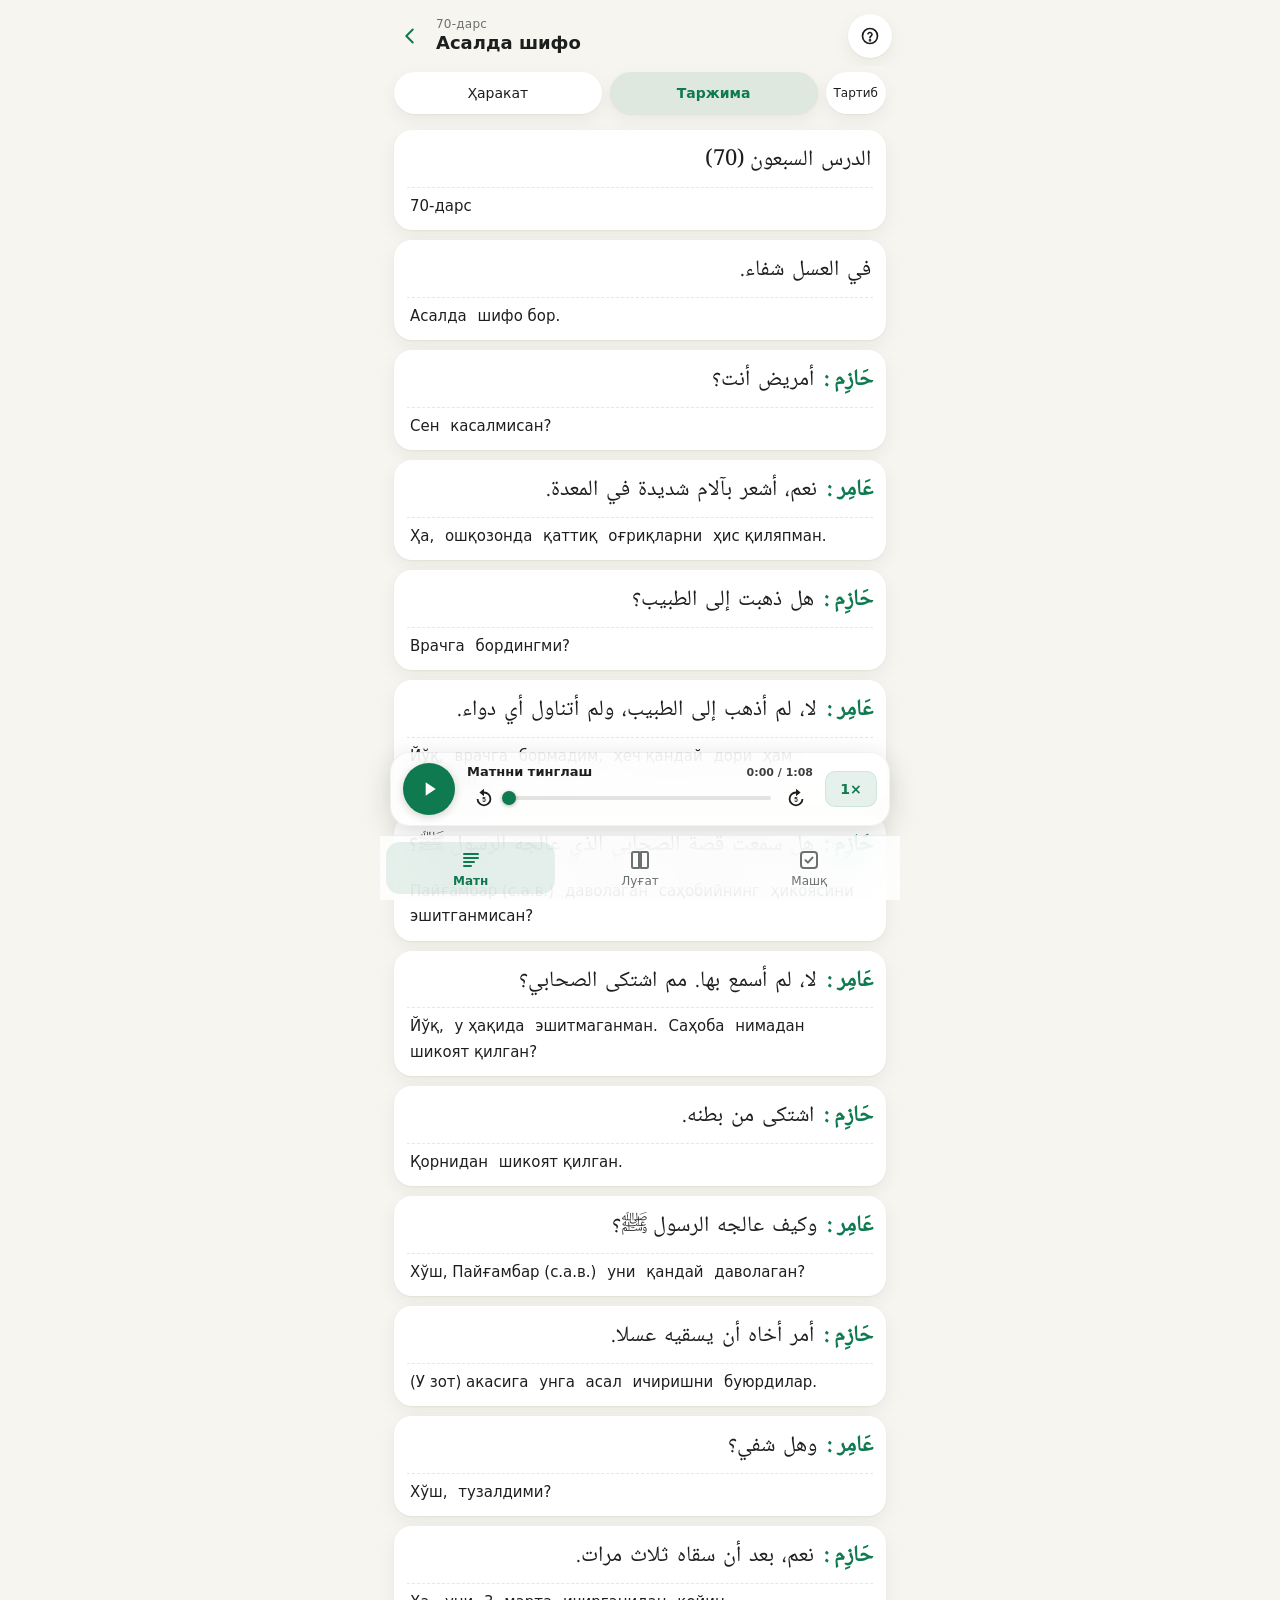
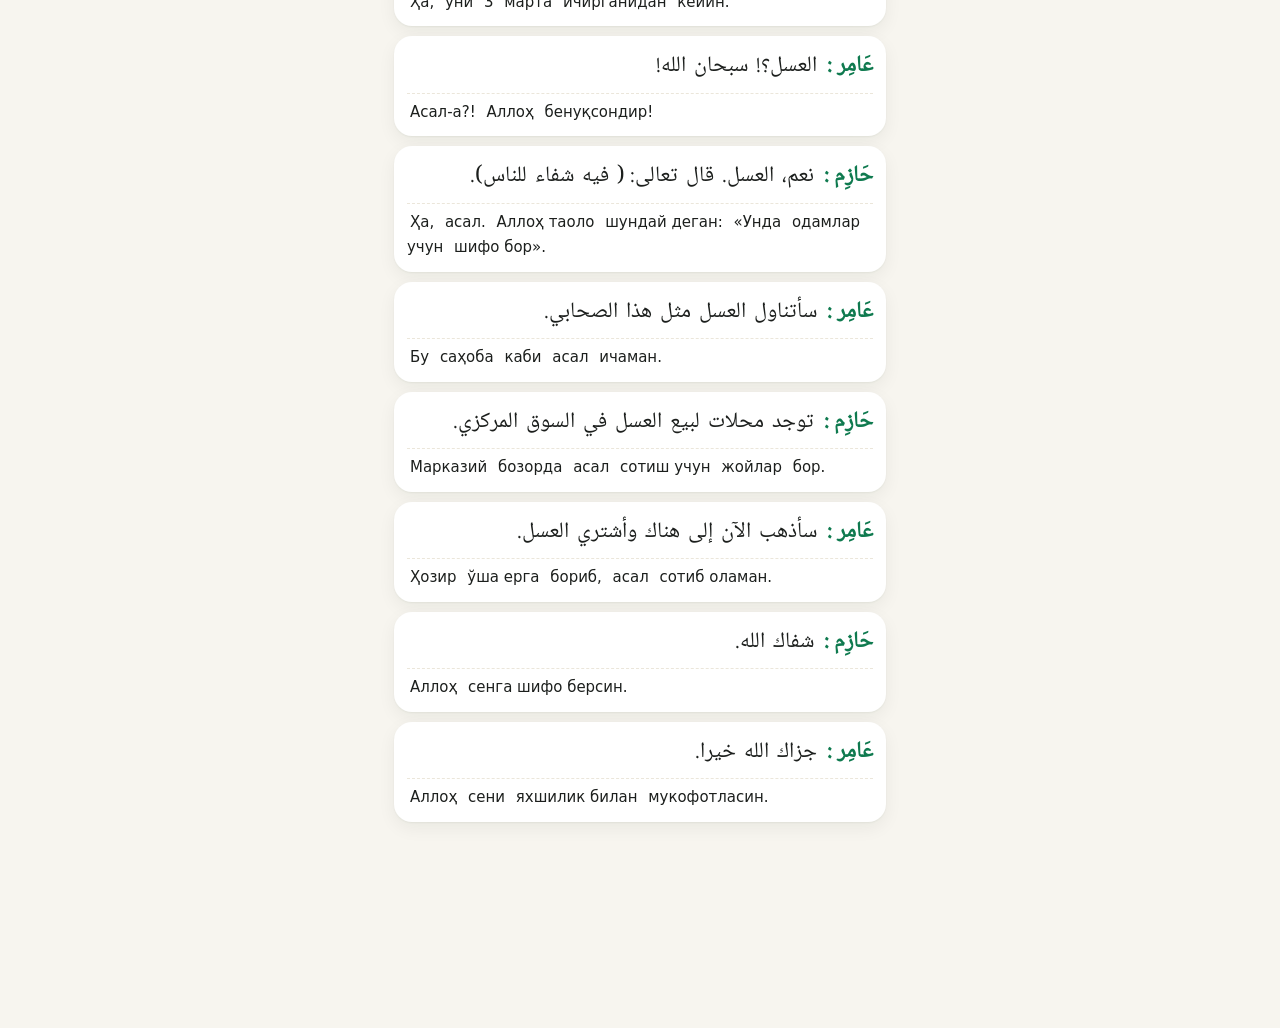
==== commit ba01bba0: "70-dars: matn hujjatdagidek qaytarildi, audiodan ortiqcha so'zlar kesildi Co-Authored-By: Claude Opu" ====
--- a/70.html
+++ b/70.html
@@ -190,7 +190,7 @@
 <div style="display:flex;gap:8px;margin-bottom:10px;position:sticky;top:0;z-index:6;background:var(--bg);padding:6px 0"><button class="tg" id="pp" onclick="ppl()" style="width:60px;margin:0;text-align:center;padding:8px 0;font-size:20px" aria-label="Тўхтатиш/давом">▶</button><button class="tg" id="tg" onclick="tog()" style="flex:1;margin:0;text-align:center;padding:9px 4px">Ҳаракат</button><button class="tg on" id="tt" onclick="ttr()" style="flex:1;margin:0;text-align:center;padding:9px 4px">Таржима</button><button class="tg" id="bl" onclick="bol()" style="flex:0 0 auto;width:auto;margin:0;text-align:center;padding:9px 8px;font-size:12px">Тартиб</button></div>
 <div class="lgd" id="lg"><span class="pm">● Мубтадо</span><span class="px">● Хабар</span><span class="pf">● Феъл</span><span class="po">● Фоил</span><span class="pb">● Мафъулун биҳ</span><span class="pj">● Жар ва мажрур</span><span class="ph">● Зарф, ҳол</span></div>
 <p class="hint" style="line-height:1.7">👆 Босинг — эшитасиз<br>✋ Босиб туринг — изоҳ<br>↔️ Суринг — шу ердан давом<br>🤏 Икки бармоқ — катта-кичик</p>
-<div style="margin:10px 0"><audio controls preload="metadata" style="width:100%" src="a70-579b9cb5.mp3"></audio>
+<div style="margin:10px 0"><audio controls preload="metadata" style="width:100%" src="a70-9a187172.mp3"></audio>
 <div class="spd"><span>Тезлик:</span><button onclick="spd(0.5,this)">0.5×</button><button onclick="spd(0.75,this)">0.75×</button><button class="on" onclick="spd(1,this)">1×</button></div></div>
 <div id="tx"></div>
 </div>
@@ -206,9 +206,11 @@
 ["عَامِر",`نَعَمْ~،|B|[[Ҳарф]]. Сукунга мабний|ҳа/أَشْعُرُ|R|[[Феъл (музорий)]]. Уни насб ёки жазм қилувчи сўз йўқ|ҳис қиляпман/بِآلَامٍ|J|[[Жар-мажрур (ب — жарр ҳарфи, آلَامٍ — исм)]]. Жарр ҳарфидан кейин|оғриқларни/شَدِيدَةٍ|J|[[Исм (сифат)]]. Сифат: мавсуфга эргашади|қаттиқ/فِي|B|[[Ҳарф (жарр ҳарфи)]]. Сукунга мабний|-да/الْمَعِدَةِ~.|J|[[Исм]]. Жарр ҳарфидан кейин|ошқозон`],
 ["حَازِم",`هَلْ|B|[[Ҳарф]]. Сукунга мабний|…ми?/ذَهَبْتَ|B|[[Феъл (мозий)]]. Сукунга мабний|бординг/إِلَى|B|[[Ҳарф (жарр ҳарфи)]]. Сукунга мабний|-га/الطَّبِيبِ~؟|J|[[Исм]]. Жарр ҳарфидан кейин|врач`],
 ["عَامِر",`لَا~،|B|[[Ҳарф]]. Сукунга мабний|йўқ/لَمْ|B|[[Ҳарф]]. Сукунга мабний|…мади/أَذْهَبْ|Z|[[Феъл (музорий)]]. Мажзум: لَمْ дан кейин|бормадим/إِلَى|B|[[Ҳарф (жарр ҳарфи)]]. Сукунга мабний|-га/الطَّبِيبِ~،|J|[[Исм]]. Жарр ҳарфидан кейин|врач/وَلَمْ|B|[[Ҳарф ва ҳарф (و — атф ҳарфи, لَمْ — жазм ҳарфи)]]. Мабний|ва …мади/أَتَنَاوَلْ|Z|[[Феъл (музорий)]]. Мажзум: لَمْ дан кейин|ичмадим/أَيَّ|N|[[Исм]]. Мафъул биҳ, мудоф|ҳеч қандай/دَوَاءٍ~.|J|[[Исм]]. Мудоф илайҳ|дори`],
-["حَازِم",`هَلْ|B|[[Ҳарф]]. Сукунга мабний|…ми?/سَمِعْتَ|B|[[Феъл (мозий)]]. Сукунга мабний|эшитдинг/قِصَّةَ|N|[[Исм]]. Мафъул биҳ, мудоф|ҳикоя/الصَّحَابِيِّ|J|[[Исм]]. Мудоф илайҳ|саҳобий/الَّذِي|B|[[Исм (исм мавсул)]]. Сифат|қайсики/عَالَجَهُ|B|[[Феъл (мозий) ва олмош]]. Фатҳага мабний|уни даволаган/الرَّسُولُ~ ﷺ|R|[[Исм]]. Фоил|Пайғамбар (с.а.в.)/بِالْعَسَلِ|J|[[Жар-мажрур (ب — жарр ҳарфи, الْعَسَلِ — исм)]]. ب жарр ҳарфидан кейин|асал билан/عِنْدَمَا|M|[[Исм (зарф замон) ва ҳарф]]. Зарф замон, мудоф. Мансуб: عِنْدَ даги фатҳа; مَا — зоида (ёки масдарий) ҳарф, сукунга мабний|…ганида, …ган пайтда/اشْتَكَى|B|[[Феъл (мозий)]]. Фатҳага мабний (охири алиф, фатҳа кўринмайди)|шикоят қилди/مِنْ|B|[[Ҳарф (жарр ҳарфи)]]. Сукунга мабний|-дан/بَطْنِهِ~؟|M|[[Исм]]. Жарр ҳарфидан кейин, мудоф. Мажрур: بَطْنِ даги касра; هِ — олмош, мудоф илайҳ|қорни(дан)`],
-["عَامِر",`لَا~،|B|[[Ҳарф]]. Сукунга мабний|йўқ/لَمْ|B|[[Ҳарф]]. Сукунга мабний|…мади/أَسْمَعْ|Z|[[Феъл (музорий)]]. Мажзум: لَمْ дан кейин|эшитмадим/بِهَا~.|B|[[Жар-мажрур (ب — жарр ҳарфи, هَا — олмош)]]. Мабний|у ҳақида`],
-["حَازِم",`لَقَدْ|B|[[Ҳарф (لَ — таъкид ломи, قَدْ — таҳқиқ ҳарфи)]]. لَ — фатҳага мабний, قَدْ — сукунга мабний. Мозий феълдан олдин келиб, иш аниқ бўлганини таъкидлайди|ҳақиқатан/أَمَرَ|B|[[Феъл (мозий)]]. Фатҳага мабний|буюрди/أَخَاهُ|M|[[Исм ва олмош]]. Мафъул биҳ, мудоф. Мансуб: аломати ا; هُ — олмош|акасига/أَنْ|B|[[Ҳарф]]. Сукунга мабний|…ишни/يَسْقِيَهُ|M|[[Феъл (музорий) ва олмош]]. Мафъул биҳ ўрнида. Мансуб: أَنْ дан кейин; هُ — олмош|уни ичиришни/عَسَلاً~.|N|[[Исм]]. Мафъул биҳ|асал`],
+["حَازِم",`هَلْ|B|[[Ҳарф]]. Сукунга мабний|…ми?/سَمِعْتَ|B|[[Феъл (мозий)]]. Сукунга мабний|эшитдинг/قِصَّةَ|N|[[Исм]]. Мафъул биҳ, мудоф|ҳикоя/الصَّحَابِيِّ|J|[[Исм]]. Мудоф илайҳ|саҳобий/الَّذِي|B|[[Исм (исм мавсул)]]. Сифат|қайсики/عَالَجَهُ|B|[[Феъл (мозий) ва олмош]]. Фатҳага мабний|уни даволаган/الرَّسُولُ~ ﷺ؟|R|[[Исм]]. Фоил|Пайғамбар (с.а.в.)`],
+["عَامِر",`لَا~،|B|[[Ҳарф]]. Сукунга мабний|йўқ/لَمْ|B|[[Ҳарф]]. Сукунга мабний|…мади/أَسْمَعْ|Z|[[Феъл (музорий)]]. Мажзум: لَمْ дан кейин|эшитмадим/بِهَا~.|B|[[Жар-мажрур (ب — жарр ҳарфи, هَا — олмош)]]. Мабний|у ҳақида/مِمَّ|B|[[Жар-мажрур]]. Мабний|нимадан?/اشْتَكَى|B|[[Феъл (мозий)]]. Фатҳага мабний|шикоят қилди/الصَّحَابِيُّ~؟|R|[[Исм]]. Фоил|саҳобий`],
+["حَازِم",`اشْتَكَى|B|[[Феъл (мозий)]]. Фатҳага мабний|шикоят қилди/مِنْ|B|[[Ҳарф (жарр ҳарфи)]]. Сукунга мабний|-дан/بَطْنِهِ~.|M|[[Исм ва олмош]]. Жарр ҳарфидан кейин, мудоф. Мажрур: بَطْنِ даги касра; هِ — олмош|қорни`],
+["عَامِر",`وَكَيْفَ|B|[[و — атф ҳарфи + исм истифҳом]]. Ҳол ўрнида|ва қандай/عَالَجَهُ|B|[[Феъл (мозий) ва олмош]]. Фатҳага мабний|уни даволади/الرَّسُولُ~ ﷺ؟|R|[[Исм]]. Фоил|Пайғамбар (с.а.в.)`],
+["حَازِم",`أَمَرَ|B|[[Феъл (мозий)]]. Фатҳага мабний|буюрди/أَخَاهُ|M|[[Исм ва олмош]]. Мафъул биҳ, мудоф. Мансуб: аломати ا; هُ — олмош|акасига/أَنْ|B|[[Ҳарф]]. Сукунга мабний|…ишни/يَسْقِيَهُ|M|[[Феъл (музорий) ва олмош]]. Мафъул биҳ ўрнида. Мансуб: أَنْ дан кейин; هُ — олмош|уни ичиришни/عَسَلاً~.|N|[[Исм]]. Мафъул биҳ|асал`],
 ["عَامِر",`وَهَلْ|B|[[Ҳарф ва ҳарф (و — атф ҳарфи, هَلْ — истифҳом ҳарфи)]]. Мабний|хўш, …ми?/شُفِيَ~؟|B|[[Феъл (мозий, мажҳул)]]. Фатҳага мабний|тузалди`],
 ["حَازِم",`نَعَمْ~،|B|[[Ҳарф]]. Сукунга мабний|ҳа/بَعْدَ|N|[[Исм (зарф)]]. Зарф замон, мудоф|кейин/أَنْ|B|[[Ҳарф]]. Сукунга мабний|…ганидан/سَقَاهُ|B|[[Феъл (мозий) ва олмош]]. Фатҳага мабний|уни ичирди/ثَلَاثَ|N|[[Исм (сон)]]. Мафъул мутлақ, мудоф|3/مَرَّاتٍ~.|J|[[Исм]]. Мудоф илайҳ|марта`],
 ["عَامِر",`الْعَسَلُ~؟!|R|[[Исм]]. Хабар|асал/سُبْحَانَ|N|[[Исм (масдар)]]. Мафъул мутлақ, мудоф|пок, бенуқсон/اللَّهِ~!|J|[[Исм]]. Мудоф илайҳ|Аллоҳ`],
@@ -219,7 +221,7 @@
 ["حَازِم",`شَفَاكَ|B|[[Феъл (мозий) ва олмош]]. Фатҳага мабний|сенга шифо берсин/اللَّهُ~.|R|[[Исм]]. Фоил|Аллоҳ`],
 ["عَامِر",`جَزَاكَ|B|[[Феъл (мозий) ва олмош]]. Фатҳага мабний|сени мукофотласин/اللَّهُ|R|[[Исм]]. Фоил|Аллоҳ/خَيْراً~.|N|[[Исм]]. Мафъул биҳ|яхшилик`]
 ];
-var TR=[[["70-дарс", [0, 1]]], [["Асалда", [0, 1]], ["шифо бор.", [2]]], [["Сен", [1]], ["касалмисан?", [0]]], [["Ҳа,", [0]], ["ошқозонда", [4, 5]], ["қаттиқ", [3]], ["оғриқларни", [2]], ["ҳис қиляпман.", [1]]], [["Врачга", [2, 3]], ["бордингми?", [0, 1]]], [["Йўқ,", [0]], ["врачга", [3, 4]], ["бормадим,", [1, 2]], ["ҳеч қандай", [7]], ["дори", [8]], ["ҳам ичмадим.", [5, 6]]], [["Қорнидан", [10, 11]], ["шикоят қилганида", [8, 9]], ["Пайғамбар (с.а.в.)", [6]], ["асал билан", [7]], ["даволаган", [4, 5]], ["саҳобийнинг", [3]], ["ҳикоясини", [2]], ["эшитганмисан?", [0, 1]]], [["Йўқ,", [0]], ["у ҳақида", [3]], ["эшитмаганман.", [1, 2]]], [["(Ҳақиқатан ҳам)", [0]], ["(У зот) акасига", [2]], ["унга", [4]], ["асал", [5]], ["ичиришни", [3, 4]], ["буюрдилар.", [1]]], [["Хўш,", [0]], ["тузалдими?", [1]]], [["Ҳа,", [0]], ["уни", [3]], ["3", [4]], ["марта", [5]], ["ичирганидан", [2, 3]], ["кейин.", [1]]], [["Асал-а?!", [0]], ["Аллоҳ", [2]], ["бенуқсондир!", [1]]], [["Ҳа,", [0]], ["асал.", [1]], ["Аллоҳ таоло", [3]], ["шундай деган:", [2]], ["«Унда", [4]], ["одамлар учун", [6]], ["шифо бор».", [5]]], [["Бу", [3]], ["саҳоба", [4]], ["каби", [2]], ["асал", [1]], ["ичаман.", [0]]], [["Марказий", [6]], ["бозорда", [4, 5]], ["асал", [3]], ["сотиш учун", [2]], ["жойлар", [1]], ["бор.", [0]]], [["Ҳозир", [1]], ["ўша ерга", [2, 3]], ["бориб,", [0]], ["асал", [5]], ["сотиб оламан.", [4]]], [["Аллоҳ", [1]], ["сенга шифо берсин.", [0]]], [["Аллоҳ", [1]], ["сени", [0]], ["яхшилик билан", [2]], ["мукофотласин.", [0]]]];
+var TR=[[["70-дарс", [0, 1]]], [["Асалда", [0, 1]], ["шифо бор.", [2]]], [["Сен", [1]], ["касалмисан?", [0]]], [["Ҳа,", [0]], ["ошқозонда", [4, 5]], ["қаттиқ", [3]], ["оғриқларни", [2]], ["ҳис қиляпман.", [1]]], [["Врачга", [2, 3]], ["бордингми?", [0, 1]]], [["Йўқ,", [0]], ["врачга", [3, 4]], ["бормадим,", [1, 2]], ["ҳеч қандай", [7]], ["дори", [8]], ["ҳам ичмадим.", [5, 6]]], [["Пайғамбар (с.а.в.)", [6]], ["даволаган", [4, 5]], ["саҳобийнинг", [3]], ["ҳикоясини", [2]], ["эшитганмисан?", [0, 1]]], [["Йўқ,", [0]], ["у ҳақида", [3]], ["эшитмаганман.", [1, 2]], ["Саҳоба", [6]], ["нимадан", [4]], ["шикоят қилган?", [5]]], [["Қорнидан", [1, 2]], ["шикоят қилган.", [0]]], [["Хўш, Пайғамбар (с.а.в.)", [2]], ["уни", [1]], ["қандай", [0]], ["даволаган?", [1]]], [["(У зот) акасига", [1]], ["унга", [3]], ["асал", [4]], ["ичиришни", [2, 3]], ["буюрдилар.", [0]]], [["Хўш,", [0]], ["тузалдими?", [1]]], [["Ҳа,", [0]], ["уни", [3]], ["3", [4]], ["марта", [5]], ["ичирганидан", [2, 3]], ["кейин.", [1]]], [["Асал-а?!", [0]], ["Аллоҳ", [2]], ["бенуқсондир!", [1]]], [["Ҳа,", [0]], ["асал.", [1]], ["Аллоҳ таоло", [3]], ["шундай деган:", [2]], ["«Унда", [4]], ["одамлар учун", [6]], ["шифо бор».", [5]]], [["Бу", [3]], ["саҳоба", [4]], ["каби", [2]], ["асал", [1]], ["ичаман.", [0]]], [["Марказий", [6]], ["бозорда", [4, 5]], ["асал", [3]], ["сотиш учун", [2]], ["жойлар", [1]], ["бор.", [0]]], [["Ҳозир", [1]], ["ўша ерга", [2, 3]], ["бориб,", [0]], ["асал", [5]], ["сотиб оламан.", [4]]], [["Аллоҳ", [1]], ["сенга шифо берсин.", [0]]], [["Аллоҳ", [1]], ["сени", [0]], ["яхшилик билан", [2]], ["мукофотласин.", [0]]]];
 var T={R:["марфуъ","дамма"],N:["мансуб","фатҳа"],J:["мажрур","касра"]};
 var show=false,all=[];
 function plain(v){return v.replace(/[\u064B-\u0652\u0670]/g,"")}
@@ -244,11 +246,11 @@
 }
 
 /* klassik i'rob: t=turi r=gapdagi o'rni o=omil i=i'robi b=belgisi x=qolgan qismlari n=izoh a=arabcha i'rob */
-var IRB={"0-0": {"s": "мубтадо", "j": "R", "k": [["اَلدَّرْسُ", "мубтадо, раф қилинган, аломати зоҳирий замма, ўзи мавсуф"], ["", "Сарлавҳа: хабари айтилмаган", "n"]], "o": [["✅ Саҳифада шу:", "мубтадо, хабари маҳзуф."], ["↔️ Бошқа фикр:", "маҳзуф мубтадо (هَذَا) нинг хабари."]], "a": [["الدَّرْسُ", "مُبْتَدَأٌ مَرْفُوعٌ وَعَلَامَةُ رَفْعِهِ الضَّمَّةُ الظَّاهِرَةُ، وَهُوَ مَوْصُوفٌ، وَخَبَرُهُ مَحْذُوفٌ. وَيَجُوزُ أَنْ يَكُونَ خَبَراً لِمُبْتَدَأٍ مَحْذُوفٍ تَقْدِيرُهُ: هَذَا."]]}, "0-1": {"s": "сифат", "j": "R", "k": [["اَلسَّبْعُونَ", "сифат, раф қилинган, аломати و"], ["", "اَلدَّرْسُ нинг сифати", "n"]], "a": [["السَّبْعُونَ", "نَعْتٌ مَرْفُوعٌ وَعَلَامَةُ رَفْعِهِ الْوَاوُ لِأَنَّهُ مُلْحَقٌ بِجَمْعِ الْمُذَكَّرِ السَّالِمِ."]]}, "1-0": {"s": "жар ҳарфи", "j": "", "k": [["فِي", "жар ҳарфи («-да»), сукунга мабний, эъробдан унга ўрин йўқ"]], "a": [["فِي", "حَرْفُ جَرٍّ مَبْنِيٌّ عَلَى السُّكُونِ لَا مَحَلَّ لَهُ مِنَ الْإِعْرَابِ."]]}, "1-1": {"s": "мажрур", "j": "J", "k": [["اَلْعَسَلِ", "мажрур, فِي сабаб жар қилинган, аломати зоҳирий касра"], ["فِي الْعَسَلِ", "жар ҳарфи ва мажрур шибҳи жумла бўлиб, маҳзуф хабари муқаддам бўлмиш مَوْجُودٌ га мутааллиқ"], ["", "хабари муқаддам (олдинга ўтган хабар)", "n"]], "a": [["الْعَسَلِ", "اسْمٌ مَجْرُورٌ بِـ«فِي» وَعَلَامَةُ جَرِّهِ الْكَسْرَةُ الظَّاهِرَةُ."], ["", "وَالْجَارُّ وَالْمَجْرُورُ مُتَعَلِّقَانِ بِمَحْذُوفٍ خَبَرٌ مُقَدَّمٌ."]]}, "1-2": {"s": "мубтадо", "j": "R", "k": [["شِفَاءٌ", "мубтадо муаххар, раф қилинган, аломати зоҳирий замма"], ["", "накра, шунинг учун хабар ундан олдинга ўтган (93-дарс)", "n"]], "a": [["شِفَاءٌ", "مُبْتَدَأٌ مُؤَخَّرٌ مَرْفُوعٌ وَعَلَامَةُ رَفْعِهِ الضَّمَّةُ الظَّاهِرَةُ."]]}, "2-0": {"s": "ҳарф + хабар", "j": "R", "k": [["أَ", "истифҳом ҳарфи («…ми?»), фатҳага мабний, эъробдан унга ўрин йўқ"], ["مَرِيضٌ", "хабари муқаддам, раф қилинган, аломати зоҳирий замма"], ["", "أَنْتَ нинг хабари", "n"]], "o": [["✅ Саҳифада шу:", "مَرِيضٌ — хабари муқаддам, أَنْتَ — мубтадо муаххар."], ["↔️ Бошқа фикр:", "مَرِيضٌ — мубтадо (истифҳомдан кейин келган сифат), أَنْتَ — хабар ўрнини босувчи фоил."]], "a": [["الْهَمْزَةُ", "حَرْفُ اسْتِفْهَامٍ مَبْنِيٌّ عَلَى الْفَتْحِ لَا مَحَلَّ لَهُ مِنَ الْإِعْرَابِ."], ["مَرِيضٌ", "خَبَرٌ مُقَدَّمٌ مَرْفُوعٌ وَعَلَامَةُ رَفْعِهِ الضَّمَّةُ الظَّاهِرَةُ."]]}, "2-1": {"s": "мубтадо", "j": "", "k": [["أَنْتَ", "мунфасил замир бўлиб мубтадо муаххар, фатҳага мабний, раф ўринда"]], "a": [["أَنْتَ", "ضَمِيرٌ مُنْفَصِلٌ مَبْنِيٌّ عَلَى الْفَتْحِ فِي مَحَلِّ رَفْعٍ مُبْتَدَأٌ مُؤَخَّرٌ."]]}, "3-0": {"s": "жавоб ҳарфи", "j": "", "k": [["نَعَمْ", "жавоб ҳарфи («ҳа»), сукунга мабний, эъробдан унга ўрин йўқ"]], "a": [["نَعَمْ", "حَرْفُ جَوَابٍ مَبْنِيٌّ عَلَى السُّكُونِ لَا مَحَلَّ لَهُ مِنَ الْإِعْرَابِ."]]}, "3-1": {"s": "муз.феъли", "j": "R", "k": [["أَشْعُرُ", "музорий феъли, раф қилинган, аломати зоҳирий замма, тагида вожиб ҳолдаги أَنَا мустатир замир бор бўлиб, у фоил"]], "a": [["أَشْعُرُ", "فِعْلٌ مُضَارِعٌ مَرْفُوعٌ لِتَجَرُّدِهِ مِنَ النَّاصِبِ وَالْجَازِمِ، وَعَلَامَةُ رَفْعِهِ الضَّمَّةُ الظَّاهِرَةُ، وَالْفَاعِلُ ضَمِيرٌ مُسْتَتِرٌ وُجُوباً تَقْدِيرُهُ: أَنَا."]]}, "3-2": {"s": "жар + мажрур", "j": "J", "k": [["بِ", "жар ҳарфи, касрага мабний, эъробдан унга ўрин йўқ"], ["آلَامٍ", "мажрур, بِ сабаб жар қилинган, аломати зоҳирий касра, ўзи мавсуф"], ["", "أَلَمٌ (оғриқ) нинг жами", "n"], ["بِآلَامٍ", "жар ҳарфи ва мажрур шибҳи жумла бўлиб, أَشْعُرُ феълига мутааллиқ"]], "a": [["الْبَاءُ", "حَرْفُ جَرٍّ مَبْنِيٌّ عَلَى الْكَسْرِ لَا مَحَلَّ لَهُ مِنَ الْإِعْرَابِ."], ["آلَامٍ", "اسْمٌ مَجْرُورٌ بِالْبَاءِ وَعَلَامَةُ جَرِّهِ الْكَسْرَةُ الظَّاهِرَةُ، وَهُوَ مَوْصُوفٌ."], ["", "وَالْجَارُّ وَالْمَجْرُورُ مُتَعَلِّقَانِ بِـ«أَشْعُرُ»."]]}, "3-3": {"s": "сифат", "j": "J", "k": [["شَدِيدَةٍ", "сифат, жар қилинган, аломати зоҳирий касра"], ["", "آلَامٍ нинг сифати", "n"]], "a": [["شَدِيدَةٍ", "نَعْتٌ مَجْرُورٌ وَعَلَامَةُ جَرِّهِ الْكَسْرَةُ الظَّاهِرَةُ."]]}, "3-4": {"s": "жар ҳарфи", "j": "", "k": [["فِي", "жар ҳарфи («-да»), сукунга мабний, эъробдан унга ўрин йўқ"]], "a": [["فِي", "حَرْفُ جَرٍّ مَبْنِيٌّ عَلَى السُّكُونِ لَا مَحَلَّ لَهُ مِنَ الْإِعْرَابِ."]]}, "3-5": {"s": "мажрур", "j": "J", "k": [["اَلْمَعِدَةِ", "мажрур, فِي сабаб жар қилинган, аломати зоҳирий касра"], ["فِي الْمَعِدَةِ", "жар ҳарфи ва мажрур шибҳи жумла бўлиб, أَشْعُرُ феълига мутааллиқ"]], "a": [["الْمَعِدَةِ", "اسْمٌ مَجْرُورٌ بِـ«فِي» وَعَلَامَةُ جَرِّهِ الْكَسْرَةُ الظَّاهِرَةُ."], ["", "وَالْجَارُّ وَالْمَجْرُورُ مُتَعَلِّقَانِ بِـ«أَشْعُرُ»."]]}, "4-0": {"s": "истифҳом ҳарфи", "j": "", "k": [["هَلْ", "истифҳом ҳарфи («…ми?»), сукунга мабний, эъробдан унга ўрин йўқ"]], "a": [["هَلْ", "حَرْفُ اسْتِفْهَامٍ مَبْنِيٌّ عَلَى السُّكُونِ لَا مَحَلَّ لَهُ مِنَ الْإِعْرَابِ."]]}, "4-1": {"s": "моз.феъли", "j": "", "k": [["ذَهَبْتَ", "мозий феъли, сукунга мабний, تَ бориз муттасил замир бўлиб, у фоил, фатҳага мабний, раф ўринда"], ["", "تَ — «сен»", "n"]], "a": [["ذَهَبْتَ", "فِعْلٌ مَاضٍ مَبْنِيٌّ عَلَى السُّكُونِ لِاتِّصَالِهِ بِتَاءِ الْفَاعِلِ، وَالتَّاءُ ضَمِيرٌ مُتَّصِلٌ مَبْنِيٌّ عَلَى الْفَتْحِ فِي مَحَلِّ رَفْعٍ فَاعِلٌ."]]}, "4-2": {"s": "жар ҳарфи", "j": "", "k": [["إِلَى", "жар ҳарфи («-га»), сукунга мабний, эъробдан унга ўрин йўқ"]], "a": [["إِلَى", "حَرْفُ جَرٍّ مَبْنِيٌّ عَلَى السُّكُونِ لَا مَحَلَّ لَهُ مِنَ الْإِعْرَابِ."]]}, "4-3": {"s": "мажрур", "j": "J", "k": [["اَلطَّبِيبِ", "мажрур, إِلَى сабаб жар қилинган, аломати зоҳирий касра"], ["إِلَى الطَّبِيبِ", "жар ҳарфи ва мажрур шибҳи жумла бўлиб, ذَهَبْتَ феълига мутааллиқ"]], "a": [["الطَّبِيبِ", "اسْمٌ مَجْرُورٌ بِـ«إِلَى» وَعَلَامَةُ جَرِّهِ الْكَسْرَةُ الظَّاهِرَةُ."], ["", "وَالْجَارُّ وَالْمَجْرُورُ مُتَعَلِّقَانِ بِـ«ذَهَبْتَ»."]]}, "5-0": {"s": "жавоб ҳарфи", "j": "", "k": [["لَا", "жавоб ҳарфи («йўқ»), сукунга мабний, эъробдан унга ўрин йўқ"]], "a": [["لَا", "حَرْفُ جَوَابٍ مَبْنِيٌّ عَلَى السُّكُونِ لَا مَحَلَّ لَهُ مِنَ الْإِعْرَابِ."]]}, "5-1": {"s": "жазм ҳарфи", "j": "", "k": [["لَمْ", "жазм ҳарфи («…мади»), сукунга мабний, эъробдан унга ўрин йўқ"]], "a": [["لَمْ", "حَرْفُ نَفْيٍ وَجَزْمٍ وَقَلْبٍ مَبْنِيٌّ عَلَى السُّكُونِ لَا مَحَلَّ لَهُ مِنَ الْإِعْرَابِ."]]}, "5-2": {"s": "муз.феъли", "j": "Z", "k": [["أَذْهَبْ", "музорий феъли, لَمْ сабаб жазм қилинган, аломати зоҳирий сукун, тагида вожиб ҳолдаги أَنَا мустатир замир бор бўлиб, у фоил"]], "a": [["أَذْهَبْ", "فِعْلٌ مُضَارِعٌ مَجْزُومٌ بِـ«لَمْ» وَعَلَامَةُ جَزْمِهِ السُّكُونُ الظَّاهِرُ، وَالْفَاعِلُ ضَمِيرٌ مُسْتَتِرٌ وُجُوباً تَقْدِيرُهُ: أَنَا."]]}, "5-3": {"s": "жар ҳарфи", "j": "", "k": [["إِلَى", "жар ҳарфи («-га»), сукунга мабний, эъробдан унга ўрин йўқ"]], "a": [["إِلَى", "حَرْفُ جَرٍّ مَبْنِيٌّ عَلَى السُّكُونِ لَا مَحَلَّ لَهُ مِنَ الْإِعْرَابِ."]]}, "5-4": {"s": "мажрур", "j": "J", "k": [["اَلطَّبِيبِ", "мажрур, إِلَى сабаб жар қилинган, аломати зоҳирий касра"], ["إِلَى الطَّبِيبِ", "жар ҳарфи ва мажрур шибҳи жумла бўлиб, أَذْهَبْ феълига мутааллиқ"]], "a": [["الطَّبِيبِ", "اسْمٌ مَجْرُورٌ بِـ«إِلَى» وَعَلَامَةُ جَرِّهِ الْكَسْرَةُ الظَّاهِرَةُ."], ["", "وَالْجَارُّ وَالْمَجْرُورُ مُتَعَلِّقَانِ بِـ«أَذْهَبْ»."]]}, "5-5": {"s": "ҳарф + ҳарф", "j": "", "k": [["وَ", "атф ҳарфи («ва»), фатҳага мабний, эъробдан унга ўрин йўқ"], ["لَمْ", "жазм ҳарфи («…мади»), сукунга мабний, эъробдан унга ўрин йўқ"]], "a": [["الْوَاوُ", "حَرْفُ عَطْفٍ مَبْنِيٌّ عَلَى الْفَتْحِ لَا مَحَلَّ لَهُ مِنَ الْإِعْرَابِ."], ["لَمْ", "حَرْفُ نَفْيٍ وَجَزْمٍ وَقَلْبٍ مَبْنِيٌّ عَلَى السُّكُونِ لَا مَحَلَّ لَهُ مِنَ الْإِعْرَابِ."]]}, "5-6": {"s": "муз.феъли", "j": "Z", "k": [["أَتَنَاوَلْ", "музорий феъли, لَمْ сабаб жазм қилинган, аломати зоҳирий сукун, тагида вожиб ҳолдаги أَنَا мустатир замир бор бўлиб, у фоил"], ["", "وَ дан кейинги жумла ундан олдинги жумлага маътуф"]], "a": [["أَتَنَاوَلْ", "فِعْلٌ مُضَارِعٌ مَجْزُومٌ بِـ«لَمْ» وَعَلَامَةُ جَزْمِهِ السُّكُونُ الظَّاهِرُ، وَالْفَاعِلُ ضَمِيرٌ مُسْتَتِرٌ وُجُوباً تَقْدِيرُهُ: أَنَا."], ["", "وَالْجُمْلَةُ مَعْطُوفَةٌ عَلَى جُمْلَةِ «لَمْ أَذْهَبْ»."]]}, "5-7": {"s": "маф.биҳ", "j": "N", "k": [["أَيَّ", "музоф бўлиб мафъулун биҳ, насб қилинган, аломати зоҳирий фатҳа"], ["", "أَتَنَاوَلْ нинг мафъулун биҳи", "n"], ["", "бу ерда сўроқ эмас: инкор гапда «ҳеч қандай» маъносида", "n"]], "a": [["أَيَّ", "مَفْعُولٌ بِهِ مَنْصُوبٌ وَعَلَامَةُ نَصْبِهِ الْفَتْحَةُ الظَّاهِرَةُ، وَهُوَ مُضَافٌ."]]}, "5-8": {"s": "муз.илайҳ", "j": "J", "k": [["دَوَاءٍ", "музофун илайҳ, жар қилинган, аломати зоҳирий касра"]], "a": [["دَوَاءٍ", "مُضَافٌ إِلَيْهِ مَجْرُورٌ وَعَلَامَةُ جَرِّهِ الْكَسْرَةُ الظَّاهِرَةُ."]]}, "6-0": {"s": "истифҳом ҳарфи", "j": "", "k": [["هَلْ", "истифҳом ҳарфи («…ми?»), сукунга мабний, эъробдан унга ўрин йўқ"]], "a": [["هَلْ", "حَرْفُ اسْتِفْهَامٍ مَبْنِيٌّ عَلَى السُّكُونِ لَا مَحَلَّ لَهُ مِنَ الْإِعْرَابِ."]]}, "6-1": {"s": "моз.феъли", "j": "", "k": [["سَمِعْتَ", "мозий феъли, сукунга мабний, تَ бориз муттасил замир бўлиб, у фоил, фатҳага мабний, раф ўринда"]], "a": [["سَمِعْتَ", "فِعْلٌ مَاضٍ مَبْنِيٌّ عَلَى السُّكُونِ لِاتِّصَالِهِ بِتَاءِ الْفَاعِلِ، وَالتَّاءُ ضَمِيرٌ مُتَّصِلٌ مَبْنِيٌّ عَلَى الْفَتْحِ فِي مَحَلِّ رَفْعٍ فَاعِلٌ."]]}, "6-2": {"s": "маф.биҳ", "j": "N", "k": [["قِصَّةَ", "музоф бўлиб мафъулун биҳ, насб қилинган, аломати зоҳирий фатҳа"], ["", "سَمِعْتَ нинг мафъулун биҳи", "n"]], "a": [["قِصَّةَ", "مَفْعُولٌ بِهِ مَنْصُوبٌ وَعَلَامَةُ نَصْبِهِ الْفَتْحَةُ الظَّاهِرَةُ، وَهُوَ مُضَافٌ."]]}, "6-3": {"s": "муз.илайҳ", "j": "J", "k": [["اَلصَّحَابِيِّ", "музофун илайҳ, жар қилинган, аломати зоҳирий касра, ўзи мавсуф"]], "a": [["الصَّحَابِيِّ", "مُضَافٌ إِلَيْهِ مَجْرُورٌ وَعَلَامَةُ جَرِّهِ الْكَسْرَةُ الظَّاهِرَةُ، وَهُوَ مَوْصُوفٌ."]]}, "6-4": {"s": "сифат", "j": "", "k": [["اَلَّذِي", "исм мавсул бўлиб сифат, сукунга мабний, жар ўринда"], ["", "«қайсики»: اَلصَّحَابِيِّ нинг сифати; ўзидан кейинги жумла унинг силаси", "n"]], "a": [["الَّذِي", "اسْمٌ مَوْصُولٌ مَبْنِيٌّ عَلَى السُّكُونِ فِي مَحَلِّ جَرٍّ نَعْتٌ لِـ«الصَّحَابِيِّ»."]]}, "6-5": {"s": "моз.феъли", "j": "", "k": [["عَالَجَ", "мозий феъли, фатҳага мабний"], ["هُ", "муттасил замир бўлиб мафъулун биҳ, заммага мабний, насб ўринда"], ["", "«уни» (саҳобийни); اَلَّذِي га қайтади", "n"]], "a": [["عَالَجَ", "فِعْلٌ مَاضٍ مَبْنِيٌّ عَلَى الْفَتْحِ."], ["الْهَاءُ", "ضَمِيرٌ مُتَّصِلٌ مَبْنِيٌّ عَلَى الضَّمِّ فِي مَحَلِّ نَصْبٍ مَفْعُولٌ بِهِ مُقَدَّمٌ."]]}, "6-6": {"s": "фоил", "j": "R", "k": [["اَلرَّسُولُ", "фоил, раф қилинган, аломати зоҳирий замма"], ["", "عَالَجَ нинг фоили", "n"], ["", "феъл ва фоилдан иборат жумла اَلَّذِي нинг силаси бўлиб, эъробдан унга ўрин йўқ; هُ замири اَلَّذِي га қайтади"], ["", "ﷺ — «صَلَّى اللَّهُ عَلَيْهِ وَسَلَّمَ» (Аллоҳ унга салавот ва салом йўлласин) — дуо жумласи", "n"]], "a": [["الرَّسُولُ", "فَاعِلٌ مُؤَخَّرٌ مَرْفُوعٌ وَعَلَامَةُ رَفْعِهِ الضَّمَّةُ الظَّاهِرَةُ."], ["", "وَجُمْلَةُ «صَلَّى اللَّهُ عَلَيْهِ وَسَلَّمَ» دُعَائِيَّةٌ اعْتِرَاضِيَّةٌ لَا مَحَلَّ لَهَا مِنَ الْإِعْرَابِ."], ["", "وَجُمْلَةُ «عَالَجَهُ الرَّسُولُ» صِلَةُ الْمَوْصُولِ لَا مَحَلَّ لَهَا مِنَ الْإِعْرَابِ."]]}, "7-0": {"s": "жавоб ҳарфи", "j": "", "k": [["لَا", "жавоб ҳарфи («йўқ»), сукунга мабний, эъробдан унга ўрин йўқ"]], "a": [["لَا", "حَرْفُ جَوَابٍ مَبْنِيٌّ عَلَى السُّكُونِ لَا مَحَلَّ لَهُ مِنَ الْإِعْرَابِ."]]}, "7-1": {"s": "жазм ҳарфи", "j": "", "k": [["لَمْ", "жазм ҳарфи («…мади»), сукунга мабний, эъробдан унга ўрин йўқ"]], "a": [["لَمْ", "حَرْفُ نَفْيٍ وَجَزْمٍ وَقَلْبٍ مَبْنِيٌّ عَلَى السُّكُونِ لَا مَحَلَّ لَهُ مِنَ الْإِعْرَابِ."]]}, "7-2": {"s": "муз.феъли", "j": "Z", "k": [["أَسْمَعْ", "музорий феъли, لَمْ сабаб жазм қилинган, аломати зоҳирий сукун, тагида вожиб ҳолдаги أَنَا мустатир замир бор бўлиб, у фоил"]], "a": [["أَسْمَعْ", "فِعْلٌ مُضَارِعٌ مَجْزُومٌ بِـ«لَمْ» وَعَلَامَةُ جَزْمِهِ السُّكُونُ الظَّاهِرُ، وَالْفَاعِلُ ضَمِيرٌ مُسْتَتِرٌ وُجُوباً تَقْدِيرُهُ: أَنَا."]]}, "7-3": {"s": "жар + мажрур", "j": "", "k": [["بِ", "жар ҳарфи («ҳақида»), касрага мабний, эъробдан унга ўрин йўқ"], ["هَا", "муттасил замир бўлиб мажрур, сукунга мабний, жар ўринда"], ["", "قِصَّةٌ (ҳикоя) га қайтади: «у ҳақида»", "n"], ["بِهَا", "жар ҳарфи ва мажрур шибҳи жумла бўлиб, أَسْمَعْ феълига мутааллиқ"]], "a": [["الْبَاءُ", "حَرْفُ جَرٍّ مَبْنِيٌّ عَلَى الْكَسْرِ لَا مَحَلَّ لَهُ مِنَ الْإِعْرَابِ."], ["هَا", "ضَمِيرٌ مُتَّصِلٌ مَبْنِيٌّ عَلَى السُّكُونِ فِي مَحَلِّ جَرٍّ بِالْبَاءِ."], ["", "وَالْجَارُّ وَالْمَجْرُورُ مُتَعَلِّقَانِ بِـ«أَسْمَعْ»."]]}, "8-1": {"s": "моз.феъли", "j": "", "k": [["أَمَرَ", "мозий феъли, фатҳага мабний, тагида жоиз ҳолдаги هُوَ мустатир замир бор бўлиб, у фоил"], ["", "هُوَ — Пайғамбар (с.а.в.)", "n"]], "a": [["أَمَرَ", "فِعْلٌ مَاضٍ مَبْنِيٌّ عَلَى الْفَتْحِ، وَالْفَاعِلُ ضَمِيرٌ مُسْتَتِرٌ جَوَازاً تَقْدِيرُهُ: هُوَ."]]}, "8-2": {"s": "маф.биҳ", "j": "N", "k": [["أَخَا", "музоф бўлиб мафъулун биҳ, насб қилинган, аломати ا"], ["هُ", "муттасил замир бўлиб музофун илайҳ, заммага мабний, жар ўринда"], ["", "касал саҳобийга қайтади: «унинг акаси»", "n"]], "a": [["أَخَا", "مَفْعُولٌ بِهِ مَنْصُوبٌ وَعَلَامَةُ نَصْبِهِ الْأَلِفُ لِأَنَّهُ مِنَ الْأَسْمَاءِ الْخَمْسَةِ، وَهُوَ مُضَافٌ."], ["الْهَاءُ", "ضَمِيرٌ مُتَّصِلٌ مَبْنِيٌّ عَلَى الضَّمِّ فِي مَحَلِّ جَرٍّ مُضَافٌ إِلَيْهِ."]]}, "8-3": {"s": "насб ҳарфи", "j": "", "k": [["أَنْ", "насб ва масдар ҳарфи, сукунга мабний, эъробдан унга ўрин йўқ"]], "a": [["أَنْ", "حَرْفُ مَصْدَرٍ وَنَصْبٍ مَبْنِيٌّ عَلَى السُّكُونِ لَا مَحَلَّ لَهُ مِنَ الْإِعْرَابِ."]]}, "8-4": {"s": "муз.феъли", "j": "N", "k": [["يَسْقِيَ", "музорий феъли, أَنْ сабаб насб қилинган, аломати зоҳирий фатҳа, тагида жоиз ҳолдаги هُوَ мустатир замир бор бўлиб, у фоил"], ["هُ", "муттасил замир бўлиб 1-мафъулун биҳ, заммага мабний, насб ўринда"], ["", "أَنْ ва феълдан изоҳланган масдар маҳзуф بِ жар ҳарфи сабаб мажрур бўлиб, жар ўринда (أَمَرَهُ بِسَقْيِهِ)"], ["", "يَسْقِيَهُ — «уни ичирсин»: фоили — ака (هُوَ), هُ — касал саҳобий", "n"]], "o": [["✅ Саҳифада шу:", "أَنْ يَسْقِيَهُ масдари маҳзуф بِ сабаб жар ўринда (أَمَرَهُ بِسَقْيِهِ)."], ["↔️ Бошқа фикр:", "бу масдар жар ҳарфи тушиб қолгани учун насб ўринда (2-мафъулун биҳ)."]], "a": [["يَسْقِيَ", "فِعْلٌ مُضَارِعٌ مَنْصُوبٌ بِـ«أَنْ» وَعَلَامَةُ نَصْبِهِ الْفَتْحَةُ الظَّاهِرَةُ، وَالْفَاعِلُ ضَمِيرٌ مُسْتَتِرٌ جَوَازاً تَقْدِيرُهُ: هُوَ."], ["الْهَاءُ", "ضَمِيرٌ مُتَّصِلٌ مَبْنِيٌّ عَلَى الضَّمِّ فِي مَحَلِّ نَصْبٍ مَفْعُولٌ بِهِ أَوَّلُ."], ["", "وَالْمَصْدَرُ الْمُؤَوَّلُ مِنْ «أَنْ» وَالْفِعْلِ فِي مَحَلِّ جَرٍّ بِحَرْفِ جَرٍّ مَحْذُوفٍ تَقْدِيرُهُ: أَمَرَهُ بِسَقْيِهِ."]]}, "8-5": {"s": "2-маф.биҳ", "j": "N", "k": [["عَسَلاً", "2-мафъулун биҳ, насб қилинган, аломати зоҳирий фатҳа"], ["", "يَسْقِيَ нинг 2-мафъулун биҳи: سَقَاهُ عَسَلاً — «унга асал ичирди»", "n"]], "a": [["عَسَلاً", "مَفْعُولٌ بِهِ ثَانٍ مَنْصُوبٌ وَعَلَامَةُ نَصْبِهِ الْفَتْحَةُ الظَّاهِرَةُ."]]}, "9-0": {"s": "ҳарф + ҳарф", "j": "", "k": [["وَ", "атф ҳарфи («ва»), фатҳага мабний, эъробдан унга ўрин йўқ"], ["هَلْ", "истифҳом ҳарфи («…ми?»), сукунга мабний, эъробдан унга ўрин йўқ"]], "a": [["الْوَاوُ", "حَرْفُ عَطْفٍ مَبْنِيٌّ عَلَى الْفَتْحِ لَا مَحَلَّ لَهُ مِنَ الْإِعْرَابِ."], ["هَلْ", "حَرْفُ اسْتِفْهَامٍ مَبْنِيٌّ عَلَى السُّكُونِ لَا مَحَلَّ لَهُ مِنَ الْإِعْرَابِ."]]}, "9-1": {"s": "мажҳ.феъл", "j": "", "k": [["شُفِيَ", "мажҳул мозий феъли, фатҳага мабний, тагида жоиз ҳолдаги هُوَ мустатир замир бор бўлиб, у ноиби фоилдир"], ["", "«тузалди (шифо топди)»: شَفَى дан мажҳул", "n"]], "a": [["شُفِيَ", "فِعْلٌ مَاضٍ مَبْنِيٌّ لِلْمَجْهُولِ عَلَى الْفَتْحِ، وَنَائِبُ الْفَاعِلِ ضَمِيرٌ مُسْتَتِرٌ جَوَازاً تَقْدِيرُهُ: هُوَ."]]}, "10-0": {"s": "жавоб ҳарфи", "j": "", "k": [["نَعَمْ", "жавоб ҳарфи («ҳа»), сукунга мабний, эъробдан унга ўрин йўқ"]], "a": [["نَعَمْ", "حَرْفُ جَوَابٍ مَبْنِيٌّ عَلَى السُّكُونِ لَا مَحَلَّ لَهُ مِنَ الْإِعْرَابِ."]]}, "10-1": {"s": "зарф", "j": "N", "k": [["بَعْدَ", "музоф бўлиб зарф замон, насб қилинган, аломати зоҳирий фатҳа"], ["", "маҳзуф شُفِيَ феълининг зарф замони", "n"]], "a": [["بَعْدَ", "ظَرْفُ زَمَانٍ مَنْصُوبٌ وَعَلَامَةُ نَصْبِهِ الْفَتْحَةُ الظَّاهِرَةُ، وَهُوَ مُضَافٌ، مُتَعَلِّقٌ بِفِعْلٍ مَحْذُوفٍ تَقْدِيرُهُ: شُفِيَ."]]}, "10-2": {"s": "масдар ҳарфи", "j": "", "k": [["أَنْ", "насб ва масдар ҳарфи, сукунга мабний, эъробдан унга ўрин йўқ"]], "a": [["أَنْ", "حَرْفٌ مَصْدَرِيٌّ مَبْنِيٌّ عَلَى السُّكُونِ لَا مَحَلَّ لَهُ مِنَ الْإِعْرَابِ."]]}, "10-3": {"s": "моз.феъли", "j": "", "k": [["سَقَى", "мозий феъли, фатҳага мабний (фатҳа алиф устида кўринмайди), тагида жоиз ҳолдаги هُوَ мустатир замир бор бўлиб, у фоил"], ["", "алифда ҳаракат айтиш имконсиз (таъаззур), шунинг учун фатҳа кўринмайди", "n"], ["هُ", "муттасил замир бўлиб мафъулун биҳ, заммага мабний, насб ўринда"], ["", "أَنْ ва феълдан изоҳланган масдар музофун илайҳ бўлиб, жар ўринда"], ["بَعْدَ أَنْ سَقَاهُ", "зарф ва музофун илайҳ шибҳи жумла бўлиб, маҳзуф شُفِيَ феълига мутааллиқ"], ["", "بَعْدَ أَنْ سَقَاهُ = بَعْدَ سَقْيِهِ — «ичирганидан кейин»", "n"]], "a": [["سَقَى", "فِعْلٌ مَاضٍ مَبْنِيٌّ عَلَى الْفَتْحِ الْمُقَدَّرِ عَلَى الْأَلِفِ لِلتَّعَذُّرِ، وَالْفَاعِلُ ضَمِيرٌ مُسْتَتِرٌ جَوَازاً تَقْدِيرُهُ: هُوَ."], ["الْهَاءُ", "ضَمِيرٌ مُتَّصِلٌ مَبْنِيٌّ عَلَى الضَّمِّ فِي مَحَلِّ نَصْبٍ مَفْعُولٌ بِهِ."], ["", "وَالْمَصْدَرُ الْمُؤَوَّلُ مِنْ «أَنْ» وَالْفِعْلِ فِي مَحَلِّ جَرٍّ مُضَافٌ إِلَيْهِ."]]}, "10-4": {"s": "маф.мутлақ", "j": "N", "k": [["ثَلَاثَ", "музоф бўлиб мафъулун мутлақ, насб қилинган, аломати зоҳирий фатҳа"], ["", "ثَلَاثَ مَرَّاتٍ — «3 марта» (67-дарс: сон музоф, مَرَّاتٌ — музофун илайҳ)", "n"]], "a": [["ثَلَاثَ", "نَائِبٌ عَنِ الْمَفْعُولِ الْمُطْلَقِ مَنْصُوبٌ وَعَلَامَةُ نَصْبِهِ الْفَتْحَةُ الظَّاهِرَةُ، وَهُوَ مُضَافٌ."]]}, "10-5": {"s": "муз.илайҳ", "j": "J", "k": [["مَرَّاتٍ", "музофун илайҳ, жар қилинган, аломати зоҳирий касра"], ["", "жам муаннас солим", "n"]], "a": [["مَرَّاتٍ", "مُضَافٌ إِلَيْهِ مَجْرُورٌ وَعَلَامَةُ جَرِّهِ الْكَسْرَةُ الظَّاهِرَةُ."]]}, "11-0": {"s": "хабар", "j": "R", "k": [["اَلْعَسَلُ", "хабар, раф қилинган, аломати зоҳирий замма, мубтадоси маҳзуф (هُوَ)"], ["", "Ажабланиш сўроғи: «Асал-а?!» — (أَهُوَ) الْعَسَلُ", "n"]], "o": [["✅ Саҳифада шу:", "маҳзуф мубтадо (هُوَ) нинг хабари."], ["↔️ Бошқа фикр:", "мубтадо, хабари маҳзуф."]], "a": [["الْعَسَلُ", "خَبَرٌ لِمُبْتَدَأٍ مَحْذُوفٍ تَقْدِيرُهُ: أَهُوَ، مَرْفُوعٌ وَعَلَامَةُ رَفْعِهِ الضَّمَّةُ الظَّاهِرَةُ."]]}, "11-1": {"s": "маф.мутлақ", "j": "N", "k": [["سُبْحَانَ", "музоф бўлиб мафъулун мутлақ, насб қилинган, аломати зоҳирий фатҳа"], ["", "маҳзуф أُسَبِّحُ феълининг мафъулун мутлақи", "n"]], "a": [["سُبْحَانَ", "مَفْعُولٌ مُطْلَقٌ لِفِعْلٍ مَحْذُوفٍ تَقْدِيرُهُ: أُسَبِّحُ، مَنْصُوبٌ وَعَلَامَةُ نَصْبِهِ الْفَتْحَةُ الظَّاهِرَةُ، وَهُوَ مُضَافٌ."]]}, "11-2": {"s": "муз.илайҳ", "j": "J", "k": [["اَللَّهِ", "лафзи жалола бўлиб музофун илайҳ, жар қилинган, аломати зоҳирий касра"]], "a": [["اللَّهِ", "لَفْظُ الْجَلَالَةِ مُضَافٌ إِلَيْهِ مَجْرُورٌ وَعَلَامَةُ جَرِّهِ الْكَسْرَةُ الظَّاهِرَةُ."]]}, "12-0": {"s": "жавоб ҳарфи", "j": "", "k": [["نَعَمْ", "жавоб ҳарфи («ҳа»), сукунга мабний, эъробдан унга ўрин йўқ"]], "a": [["نَعَمْ", "حَرْفُ جَوَابٍ مَبْنِيٌّ عَلَى السُّكُونِ لَا مَحَلَّ لَهُ مِنَ الْإِعْرَابِ."]]}, "12-1": {"s": "хабар", "j": "R", "k": [["اَلْعَسَلُ", "хабар, раф қилинган, аломати зоҳирий замма, мубтадоси маҳзуф (هُوَ)"]], "o": [["✅ Саҳифада шу:", "маҳзуф мубтадо (هُوَ) нинг хабари."], ["↔️ Бошқа фикр:", "мубтадо, хабари маҳзуф."]], "a": [["الْعَسَلُ", "خَبَرٌ لِمُبْتَدَأٍ مَحْذُوفٍ تَقْدِيرُهُ: هُوَ، مَرْفُوعٌ وَعَلَامَةُ رَفْعِهِ الضَّمَّةُ الظَّاهِرَةُ."]]}, "12-2": {"s": "моз.феъли", "j": "", "k": [["قَالَ", "мозий феъли, фатҳага мабний, тагида жоиз ҳолдаги هُوَ мустатир замир бор бўлиб, у фоил"], ["", "هُوَ — Аллоҳ", "n"]], "a": [["قَالَ", "فِعْلٌ مَاضٍ مَبْنِيٌّ عَلَى الْفَتْحِ، وَالْفَاعِلُ ضَمِيرٌ مُسْتَتِرٌ جَوَازاً تَقْدِيرُهُ: هُوَ (يَعُودُ عَلَى اللَّهِ)."]]}, "12-3": {"s": "моз.феъли", "j": "", "k": [["تَعَالَى", "мозий феъли, фатҳага мабний (фатҳа алиф устида кўринмайди), тагида жоиз ҳолдаги هُوَ мустатир замир бор бўлиб, у фоил"], ["", "алифда ҳаракат айтиш имконсиз (таъаззур), шунинг учун фатҳа кўринмайди", "n"], ["", "феъл ва фоилдан иборат оралиқ (мўътариза) жумла, эъробдан унга ўрин йўқ"]], "o": [["✅ Саҳифада шу:", "оралиқ (мўътариза) жумла, эъробдан унга ўрин йўқ."], ["↔️ Бошқа фикр:", "жумлаи ҳолийя, насб ўринда (92-дарсдаги قَالَ اللَّهُ تَعَالَى каби)."]], "a": [["تَعَالَى", "فِعْلٌ مَاضٍ مَبْنِيٌّ عَلَى الْفَتْحِ الْمُقَدَّرِ عَلَى الْأَلِفِ لِلتَّعَذُّرِ، وَالْفَاعِلُ ضَمِيرٌ مُسْتَتِرٌ جَوَازاً تَقْدِيرُهُ: هُوَ، وَالْجُمْلَةُ اعْتِرَاضِيَّةٌ لَا مَحَلَّ لَهَا مِنَ الْإِعْرَابِ."]]}, "12-4": {"s": "ҳарф + хабар", "j": "", "k": [["فِي", "жар ҳарфи («-да»), сукунга мабний, эъробдан унга ўрин йўқ"], ["هِ", "муттасил замир бўлиб мажрур, аслида заммага мабний, олдидан келган сукунли ي унинг касра бўлишини талаб этган, жар ўринда"], ["", "асалга қайтади: «унда»", "n"], ["فِيهِ", "жар ҳарфи ва мажрур шибҳи жумла бўлиб, маҳзуф хабари муқаддам бўлмиш مَوْجُودٌ га мутааллиқ"]], "a": [["فِي", "حَرْفُ جَرٍّ مَبْنِيٌّ عَلَى السُّكُونِ لَا مَحَلَّ لَهُ مِنَ الْإِعْرَابِ."], ["الْهَاءُ", "ضَمِيرٌ مُتَّصِلٌ مَبْنِيٌّ عَلَى الضَّمِّ، وَحُرِّكَ بِالْكَسْرِ لِمُنَاسَبَةِ الْيَاءِ، فِي مَحَلِّ جَرٍّ بِـ«فِي»."], ["", "وَالْجَارُّ وَالْمَجْرُورُ مُتَعَلِّقَانِ بِمَحْذُوفٍ خَبَرٌ مُقَدَّمٌ."]]}, "12-5": {"s": "мубтадо", "j": "R", "k": [["شِفَاءٌ", "мубтадо муаххар, раф қилинган, аломати зоҳирий замма"]], "a": [["شِفَاءٌ", "مُبْتَدَأٌ مُؤَخَّرٌ مَرْفُوعٌ وَعَلَامَةُ رَفْعِهِ الضَّمَّةُ الظَّاهِرَةُ."]]}, "12-6": {"s": "жар + мажрур", "j": "J", "k": [["لِ", "жар ҳарфи («учун»), касрага мабний, эъробдан унга ўрин йўқ"], ["اَلنَّاسِ", "мажрур, لِ сабаб жар қилинган, аломати зоҳирий касра"], ["لِلنَّاسِ", "жар ҳарфи ва мажрур шибҳи жумла бўлиб, شِفَاءٌ га мутааллиқ"], ["", "فِيهِ شِفَاءٌ لِلنَّاسِ жумласи قَالَ нинг мафъулун биҳи бўлиб, насб ўринда"], ["", "فِيهِ شِفَاءٌ لِلنَّاسِ — Наҳл сураси, 69-оят", "n"]], "a": [["اللَّامُ", "حَرْفُ جَرٍّ مَبْنِيٌّ عَلَى الْكَسْرِ لَا مَحَلَّ لَهُ مِنَ الْإِعْرَابِ."], ["النَّاسِ", "اسْمٌ مَجْرُورٌ بِاللَّامِ وَعَلَامَةُ جَرِّهِ الْكَسْرَةُ الظَّاهِرَةُ."], ["", "وَالْجَارُّ وَالْمَجْرُورُ مُتَعَلِّقَانِ بِـ«شِفَاءٌ»، وَالْجُمْلَةُ الِاسْمِيَّةُ «فِيهِ شِفَاءٌ لِلنَّاسِ» فِي مَحَلِّ نَصْبٍ مَقُولُ الْقَوْلِ."]]}, "13-0": {"s": "ҳарф + муз.феъли", "j": "R", "k": [["سَ", "истиқбол (келаси замон) ҳарфи, фатҳага мабний, эъробдан унга ўрин йўқ"], ["أَتَنَاوَلُ", "музорий феъли, раф қилинган, аломати зоҳирий замма, тагида вожиб ҳолдаги أَنَا мустатир замир бор бўлиб, у фоил"]], "a": [["السِّينُ", "حَرْفُ اسْتِقْبَالٍ مَبْنِيٌّ عَلَى الْفَتْحِ لَا مَحَلَّ لَهُ مِنَ الْإِعْرَابِ."], ["أَتَنَاوَلُ", "فِعْلٌ مُضَارِعٌ مَرْفُوعٌ لِتَجَرُّدِهِ مِنَ النَّاصِبِ وَالْجَازِمِ، وَعَلَامَةُ رَفْعِهِ الضَّمَّةُ الظَّاهِرَةُ، وَالْفَاعِلُ ضَمِيرٌ مُسْتَتِرٌ وُجُوباً تَقْدِيرُهُ: أَنَا."]]}, "13-1": {"s": "маф.биҳ", "j": "N", "k": [["اَلْعَسَلَ", "мафъулун биҳ, насб қилинган, аломати зоҳирий фатҳа"], ["", "أَتَنَاوَلُ нинг мафъулун биҳи", "n"]], "a": [["الْعَسَلَ", "مَفْعُولٌ بِهِ مَنْصُوبٌ وَعَلَامَةُ نَصْبِهِ الْفَتْحَةُ الظَّاهِرَةُ."]]}, "13-2": {"s": "сифат", "j": "N", "k": [["تَنَاوُلاً", "маҳзуф (ҳазф қилинган) мафъулун мутлақ бор, ўзи мавсуф"], ["مِثْلَ", "музоф бўлиб сифат, насб қилинган, аломати зоҳирий фатҳа"], ["", "«каби»: تَنَاوُلاً مِثْلَ تَنَاوُلِ هَذَا الصَّحَابِيِّ", "n"]], "o": [["✅ Рожиҳ (кўпчилик) — саҳифада шу:", "маҳзуф мафъулун мутлақ (تَنَاوُلاً) нинг сифати (67-дарсдаги كَثِيرًا каби)."], ["↔️ Бошқа фикр:", "ҳол, насб қилинган."]], "a": [["مِثْلَ", "نَعْتٌ لِمَفْعُولٍ مُطْلَقٍ مَحْذُوفٍ (أَيْ: تَنَاوُلاً مِثْلَ تَنَاوُلِ هَذَا الصَّحَابِيِّ) مَنْصُوبٌ وَعَلَامَةُ نَصْبِهِ الْفَتْحَةُ الظَّاهِرَةُ، وَهُوَ مُضَافٌ."]]}, "13-3": {"s": "муз.илайҳ", "j": "", "k": [["هَذَا", "исм ишора бўлиб музофун илайҳ, сукунга мабний, жар ўринда, ўзи мубдалин минҳу"]], "a": [["هَذَا", "اسْمُ إِشَارَةٍ مَبْنِيٌّ عَلَى السُّكُونِ فِي مَحَلِّ جَرٍّ مُضَافٌ إِلَيْهِ."]]}, "13-4": {"s": "бадал", "j": "J", "k": [["اَلصَّحَابِيِّ", "бадал, жар қилинган, аломати зоҳирий касра"], ["", "هَذَا дан бадал (91-дарс)", "n"]], "a": [["الصَّحَابِيِّ", "بَدَلٌ مَجْرُورٌ وَعَلَامَةُ جَرِّهِ الْكَسْرَةُ الظَّاهِرَةُ."]]}, "14-0": {"s": "мажҳ.феъл", "j": "R", "k": [["تُوجَدُ", "мажҳул музорий феъли, раф қилинган, аломати зоҳирий замма"], ["", "«топилади, бор»: وَجَدَ дан мажҳул", "n"]], "a": [["تُوجَدُ", "فِعْلٌ مُضَارِعٌ مَبْنِيٌّ لِلْمَجْهُولِ مَرْفُوعٌ وَعَلَامَةُ رَفْعِهِ الضَّمَّةُ الظَّاهِرَةُ."]]}, "14-1": {"s": "ноиби фоил", "j": "R", "k": [["مَحَلَّاتٌ", "ноиби фоил, раф қилинган, аломати зоҳирий замма"], ["", "تُوجَدُ нинг ноиби фоили; муаннас жам, шунинг учун феъл تُـ билан", "n"]], "a": [["مَحَلَّاتٌ", "نَائِبُ فَاعِلٍ مَرْفُوعٌ وَعَلَامَةُ رَفْعِهِ الضَّمَّةُ الظَّاهِرَةُ."]]}, "14-2": {"s": "жар + мажрур", "j": "J", "k": [["لِ", "жар ҳарфи («учун»), касрага мабний, эъробдан унга ўрин йўқ"], ["بَيْعِ", "музоф бўлиб мажрур, لِ сабаб жар қилинган, аломати зоҳирий касра"], ["لِبَيْعِ", "жар ҳарфи ва мажрур шибҳи жумла бўлиб, تُوجَدُ феълига мутааллиқ"]], "a": [["اللَّامُ", "حَرْفُ جَرٍّ مَبْنِيٌّ عَلَى الْكَسْرِ لَا مَحَلَّ لَهُ مِنَ الْإِعْرَابِ."], ["بَيْعِ", "اسْمٌ مَجْرُورٌ بِاللَّامِ وَعَلَامَةُ جَرِّهِ الْكَسْرَةُ الظَّاهِرَةُ، وَهُوَ مُضَافٌ."], ["", "وَالْجَارُّ وَالْمَجْرُورُ مُتَعَلِّقَانِ بِـ«تُوجَدُ»."]]}, "14-3": {"s": "муз.илайҳ", "j": "J", "k": [["اَلْعَسَلِ", "музофун илайҳ, жар қилинган, аломати зоҳирий касра"]], "a": [["الْعَسَلِ", "مُضَافٌ إِلَيْهِ مَجْرُورٌ وَعَلَامَةُ جَرِّهِ الْكَسْرَةُ الظَّاهِرَةُ."]]}, "14-4": {"s": "жар ҳарфи", "j": "", "k": [["فِي", "жар ҳарфи («-да»), сукунга мабний, эъробдан унга ўрин йўқ"]], "a": [["فِي", "حَرْفُ جَرٍّ مَبْنِيٌّ عَلَى السُّكُونِ لَا مَحَلَّ لَهُ مِنَ الْإِعْرَابِ."]]}, "14-5": {"s": "мажрур", "j": "J", "k": [["اَلسُّوقِ", "мажрур, فِي сабаб жар қилинган, аломати зоҳирий касра, ўзи мавсуф"], ["فِي السُّوقِ", "жар ҳарфи ва мажрур шибҳи жумла бўлиб, تُوجَدُ феълига мутааллиқ"]], "a": [["السُّوقِ", "اسْمٌ مَجْرُورٌ بِـ«فِي» وَعَلَامَةُ جَرِّهِ الْكَسْرَةُ الظَّاهِرَةُ، وَهُوَ مَوْصُوفٌ."], ["", "وَالْجَارُّ وَالْمَجْرُورُ مُتَعَلِّقَانِ بِـ«تُوجَدُ»."]]}, "14-6": {"s": "сифат", "j": "J", "k": [["اَلْمَرْكَزِيِّ", "сифат, жар қилинган, аломати зоҳирий касра"], ["", "اَلسُّوقِ нинг сифати", "n"]], "a": [["الْمَرْكَزِيِّ", "نَعْتٌ مَجْرُورٌ وَعَلَامَةُ جَرِّهِ الْكَسْرَةُ الظَّاهِرَةُ."]]}, "15-0": {"s": "ҳарф + муз.феъли", "j": "R", "k": [["سَ", "истиқбол (келаси замон) ҳарфи, фатҳага мабний, эъробдан унга ўрин йўқ"], ["أَذْهَبُ", "музорий феъли, раф қилинган, аломати зоҳирий замма, тагида вожиб ҳолдаги أَنَا мустатир замир бор бўлиб, у фоил"]], "a": [["السِّينُ", "حَرْفُ اسْتِقْبَالٍ مَبْنِيٌّ عَلَى الْفَتْحِ لَا مَحَلَّ لَهُ مِنَ الْإِعْرَابِ."], ["أَذْهَبُ", "فِعْلٌ مُضَارِعٌ مَرْفُوعٌ لِتَجَرُّدِهِ مِنَ النَّاصِبِ وَالْجَازِمِ، وَعَلَامَةُ رَفْعِهِ الضَّمَّةُ الظَّاهِرَةُ، وَالْفَاعِلُ ضَمِيرٌ مُسْتَتِرٌ وُجُوباً تَقْدِيرُهُ: أَنَا."]]}, "15-1": {"s": "зарф", "j": "N", "k": [["اَلْآنَ", "зарф замон, насб қилинган, аломати зоҳирий фатҳа, ўзи шибҳи жумла бўлиб, أَذْهَبُ феълига мутааллиқ"]], "o": [["📘 Бизнинг китобда (65-дарс) — саҳифада шу:", "اَلْآنَ — зарф замон, насб қилинган, аломати зоҳирий фатҳа."], ["↔️ Кўпчилик эъроб китобларида:", "фатҳага мабний, насб ўринда."]], "a": [["الْآنَ", "ظَرْفُ زَمَانٍ مَبْنِيٌّ عَلَى الْفَتْحِ فِي مَحَلِّ نَصْبٍ، مُتَعَلِّقٌ بِـ«أَذْهَبُ»."]]}, "15-2": {"s": "жар ҳарфи", "j": "", "k": [["إِلَى", "жар ҳарфи («-га»), сукунга мабний, эъробдан унга ўрин йўқ"]], "a": [["إِلَى", "حَرْفُ جَرٍّ مَبْنِيٌّ عَلَى السُّكُونِ لَا مَحَلَّ لَهُ مِنَ الْإِعْرَابِ."]]}, "15-3": {"s": "мажрур", "j": "", "k": [["هُنَاكَ", "исм ишора бўлиб мажрур, фатҳага мабний, жар ўринда"], ["إِلَى هُنَاكَ", "жар ҳарфи ва мажрур шибҳи жумла бўлиб, أَذْهَبُ феълига мутааллиқ"]], "o": [["✅ Саҳифада шу:", "هُنَاكَ — битта сўз, фатҳага мабний."], ["↔️ Кўпчилик эъроб китобларида:", "هُنَا — исм ишора, сукунга мабний; كَ — хитоб ҳарфи."]], "a": [["هُنَاكَ", "اسْمُ إِشَارَةٍ لِلْمَكَانِ مَبْنِيٌّ عَلَى السُّكُونِ فِي مَحَلِّ جَرٍّ بِـ«إِلَى»، وَالْكَافُ حَرْفُ خِطَابٍ."], ["", "وَالْجَارُّ وَالْمَجْرُورُ مُتَعَلِّقَانِ بِـ«أَذْهَبُ»."]]}, "15-4": {"s": "ҳарф + муз.феъли", "j": "R", "q": 1, "k": [["وَ", "атф ҳарфи («ва»), фатҳага мабний, эъробдан унга ўрин йўқ"], ["أَشْتَرِي", "музорий феъли, раф қилинган, аломати тақдирий замма, тагида вожиб ҳолдаги أَنَا мустатир замир бор бўлиб, у фоил"], ["", "ي устида замма оғир (сақал), шунинг учун айтилмайди", "n"], ["", "وَ дан кейинги жумла ундан олдинги жумлага маътуф"]], "a": [["الْوَاوُ", "حَرْفُ عَطْفٍ مَبْنِيٌّ عَلَى الْفَتْحِ لَا مَحَلَّ لَهُ مِنَ الْإِعْرَابِ."], ["أَشْتَرِي", "فِعْلٌ مُضَارِعٌ مَرْفُوعٌ وَعَلَامَةُ رَفْعِهِ الضَّمَّةُ الْمُقَدَّرَةُ عَلَى الْيَاءِ لِلثِّقَلِ، وَالْفَاعِلُ ضَمِيرٌ مُسْتَتِرٌ وُجُوباً تَقْدِيرُهُ: أَنَا."]]}, "15-5": {"s": "маф.биҳ", "j": "N", "k": [["اَلْعَسَلَ", "мафъулун биҳ, насб қилинган, аломати зоҳирий фатҳа"], ["", "أَشْتَرِي нинг мафъулун биҳи", "n"]], "a": [["الْعَسَلَ", "مَفْعُولٌ بِهِ مَنْصُوبٌ وَعَلَامَةُ نَصْبِهِ الْفَتْحَةُ الظَّاهِرَةُ."]]}, "16-0": {"s": "моз.феъли", "j": "", "k": [["شَفَى", "мозий феъли, фатҳага мабний (фатҳа алиф устида кўринмайди)"], ["", "алифда ҳаракат айтиш имконсиз (таъаззур), шунинг учун фатҳа кўринмайди", "n"], ["كَ", "муттасил замир бўлиб мафъулун биҳ, фатҳага мабний, насб ўринда"]], "a": [["شَفَى", "فِعْلٌ مَاضٍ مَبْنِيٌّ عَلَى الْفَتْحِ الْمُقَدَّرِ عَلَى الْأَلِفِ لِلتَّعَذُّرِ."], ["الْكَافُ", "ضَمِيرٌ مُتَّصِلٌ مَبْنِيٌّ عَلَى الْفَتْحِ فِي مَحَلِّ نَصْبٍ مَفْعُولٌ بِهِ مُقَدَّمٌ."]]}, "16-1": {"s": "фоил", "j": "R", "k": [["اَللَّهُ", "лафзи жалола бўлиб фоил, раф қилинган, аломати зоҳирий замма"], ["", "شَفَى нинг фоили", "n"]], "a": [["اللَّهُ", "لَفْظُ الْجَلَالَةِ فَاعِلٌ مُؤَخَّرٌ مَرْفُوعٌ وَعَلَامَةُ رَفْعِهِ الضَّمَّةُ الظَّاهِرَةُ، وَالْجُمْلَةُ دُعَائِيَّةٌ."]]}, "17-0": {"s": "моз.феъли", "j": "", "k": [["جَزَى", "мозий феъли, фатҳага мабний (фатҳа алиф устида кўринмайди)"], ["", "алифда ҳаракат айтиш имконсиз (таъаззур), шунинг учун фатҳа кўринмайди", "n"], ["كَ", "муттасил замир бўлиб 1-мафъулун биҳ, фатҳага мабний, насб ўринда"]], "a": [["جَزَى", "فِعْلٌ مَاضٍ مَبْنِيٌّ عَلَى الْفَتْحِ الْمُقَدَّرِ عَلَى الْأَلِفِ لِلتَّعَذُّرِ."], ["الْكَافُ", "ضَمِيرٌ مُتَّصِلٌ مَبْنِيٌّ عَلَى الْفَتْحِ فِي مَحَلِّ نَصْبٍ مَفْعُولٌ بِهِ أَوَّلُ مُقَدَّمٌ."]]}, "17-1": {"s": "фоил", "j": "R", "k": [["اَللَّهُ", "лафзи жалола бўлиб фоил, раф қилинган, аломати зоҳирий замма"], ["", "جَزَى нинг фоили", "n"]], "a": [["اللَّهُ", "لَفْظُ الْجَلَالَةِ فَاعِلٌ مُؤَخَّرٌ مَرْفُوعٌ وَعَلَامَةُ رَفْعِهِ الضَّمَّةُ الظَّاهِرَةُ."]]}, "17-2": {"s": "2-маф.биҳ", "j": "N", "k": [["خَيْراً", "2-мафъулун биҳ, насб қилинган, аломати зоҳирий фатҳа"], ["", "جَزَى нинг 2-мафъулун биҳи", "n"]], "a": [["خَيْراً", "مَفْعُولٌ بِهِ ثَانٍ مَنْصُوبٌ وَعَلَامَةُ نَصْبِهِ الْفَتْحَةُ الظَّاهِرَةُ، وَالْجُمْلَةُ دُعَائِيَّةٌ."]]}, "6-7": {"s": "жар + мажрур", "j": "J", "k": [["بِ", "жар ҳарфи («билан»), касрага мабний, эъробдан унга ўрин йўқ"], ["اَلْعَسَلِ", "мажрур, بِ сабаб жар қилинган, аломати зоҳирий касра"], ["بِالْعَسَلِ", "жар ҳарфи ва мажрур шибҳи жумла бўлиб, عَالَجَ феълига мутааллиқ"]], "a": [["الْبَاءُ", "حَرْفُ جَرٍّ مَبْنِيٌّ عَلَى الْكَسْرِ لَا مَحَلَّ لَهُ مِنَ الْإِعْرَابِ."], ["الْعَسَلِ", "اسْمٌ مَجْرُورٌ بِالْبَاءِ وَعَلَامَةُ جَرِّهِ الْكَسْرَةُ الظَّاهِرَةُ، وَالْجَارُّ وَالْمَجْرُورُ مُتَعَلِّقَانِ بِـ«عَالَجَهُ»."]]}, "6-8": {"s": "зарф", "j": "N", "k": [["عِنْدَ", "музоф бўлиб зарф замон, насб қилинган, аломати зоҳирий фатҳа"], ["مَا", "зоида (ёки масдарий) ҳарф, сукунга мабний, эъробдан унга ўрин йўқ"], ["", "луғатда: عِنْدَمَا … — «… пайтда, …ганида»", "n"], ["", "зарф ва ундан кейинги жумла عَالَجَهُ феълига мутааллиқ", "n"]], "a": [["عِنْدَ", "ظَرْفُ زَمَانٍ مَنْصُوبٌ وَعَلَامَةُ نَصْبِهِ الْفَتْحَةُ الظَّاهِرَةُ، وَهُوَ مُضَافٌ، مُتَعَلِّقٌ بِـ«عَالَجَهُ»."], ["مَا", "حَرْفٌ مَصْدَرِيٌّ مَبْنِيٌّ عَلَى السُّكُونِ لَا مَحَلَّ لَهُ مِنَ الْإِعْرَابِ، وَالْمَصْدَرُ الْمُؤَوَّلُ فِي مَحَلِّ جَرٍّ مُضَافٌ إِلَيْهِ."]], "o": [["✅ Саҳифада шу (луғат бўйича):", "مَا — зоида (ёки масдарий) ҳарф."], ["↔️ Бошқа фикр:", "مَا масдарий бўлса, ундан кейинги жумла масдар ўрнида бўлиб, عِنْدَ нинг музофун илайҳи бўлади (жар ўринда)."]]}, "6-9": {"s": "моз.феъли", "j": "", "k": [["اشْتَكَى", "мозий феъли, алиф устида тақдирий фатҳага мабний, тагида жоиз ҳолдаги هُوَ мустатир замир бор бўлиб, у фоил"], ["", "هُوَ — الصَّحَابِيِّ га қайтади", "n"], ["", "олдидаги алиф васлий ҳамза бўлгани боис гап орасида талаффуз қилинмайди", "n"]], "a": [["اشْتَكَى", "فِعْلٌ مَاضٍ مَبْنِيٌّ عَلَى الْفَتْحِ الْمُقَدَّرِ عَلَى الْأَلِفِ لِلتَّعَذُّرِ، وَالْفَاعِلُ ضَمِيرٌ مُسْتَتِرٌ جَوَازًا تَقْدِيرُهُ: هُوَ."]]}, "6-10": {"s": "жар ҳарфи", "j": "", "k": [["مِنْ", "жар ҳарфи («-дан»), сукунга мабний, эъробдан унга ўрин йўқ"]], "a": [["مِنْ", "حَرْفُ جَرٍّ مَبْنِيٌّ عَلَى السُّكُونِ لَا مَحَلَّ لَهُ مِنَ الْإِعْرَابِ."]]}, "6-11": {"s": "мажрур", "j": "J", "k": [["بَطْنِ", "музоф бўлиб мажрур, مِنْ сабаб жар қилинган, аломати зоҳирий касра"], ["هِ", "муттасил замир бўлиб музофун илайҳ, заммага мабний, жар ўринда, олдидан келган касра ундаги ه нинг касра бўлишини талаб этган"], ["مِنْ بَطْنِهِ", "жар ҳарфи ва мажрур шибҳи жумла бўлиб, اشْتَكَى феълига мутааллиқ"]], "a": [["بَطْنِ", "اسْمٌ مَجْرُورٌ بِـ«مِنْ» وَعَلَامَةُ جَرِّهِ الْكَسْرَةُ الظَّاهِرَةُ، وَهُوَ مُضَافٌ."], ["الْهَاءُ", "ضَمِيرٌ مُتَّصِلٌ مَبْنِيٌّ عَلَى الضَّمِّ فِي مَحَلِّ جَرٍّ مُضَافٌ إِلَيْهِ."]]}, "8-0": {"s": "ҳарф", "j": "", "k": [["لَ", "маҳзуф қасамнинг жавобига тушган лом (таъкид учун), фатҳага мабний, эъробдан унга ўрин йўқ"], ["قَدْ", "таҳқиқ ҳарфи («ҳақиқатан, албатта»), сукунга мабний, эъробдан унга ўрин йўқ"], ["", "мозий феълдан олдин келиб, иш аниқ рўй берганини таъкидлайди", "n"]], "a": [["اللَّامُ", "وَاقِعَةٌ فِي جَوَابِ قَسَمٍ مُقَدَّرٍ، حَرْفٌ مَبْنِيٌّ عَلَى الْفَتْحِ لَا مَحَلَّ لَهُ مِنَ الْإِعْرَابِ."], ["قَدْ", "حَرْفُ تَحْقِيقٍ مَبْنِيٌّ عَلَى السُّكُونِ لَا مَحَلَّ لَهُ مِنَ الْإِعْرَابِ."]]}};
-var GT={"1": [[2, "хабарийя"]], "2": [[1, "истифҳомийя"]], "3": [[5, "хабарийя"]], "4": [[3, "истифҳомийя"]], "5": [[8, "хабарийя"]], "6": [[11, "истифҳомийя"]], "7": [[3, "хабарийя"]], "8": [[5, "хабарийя"]], "9": [[1, "истифҳомийя"]], "10": [[5, "хабарийя"]], "11": [[0, "истифҳомийя"], [2, "хабарийя"]], "12": [[1, "хабарийя"], [6, "хабарийя"]], "13": [[4, "хабарийя"]], "14": [[6, "хабарийя"]], "15": [[5, "хабарийя"]], "16": [[1, "дуоийя"]], "17": [[2, "дуоийя"]]};
+var IRB={"0-0": {"s": "мубтадо", "j": "R", "k": [["اَلدَّرْسُ", "мубтадо, раф қилинган, аломати зоҳирий замма, ўзи мавсуф"], ["", "Сарлавҳа: хабари айтилмаган", "n"]], "o": [["✅ Саҳифада шу:", "мубтадо, хабари маҳзуф."], ["↔️ Бошқа фикр:", "маҳзуф мубтадо (هَذَا) нинг хабари."]], "a": [["الدَّرْسُ", "مُبْتَدَأٌ مَرْفُوعٌ وَعَلَامَةُ رَفْعِهِ الضَّمَّةُ الظَّاهِرَةُ، وَهُوَ مَوْصُوفٌ، وَخَبَرُهُ مَحْذُوفٌ. وَيَجُوزُ أَنْ يَكُونَ خَبَراً لِمُبْتَدَأٍ مَحْذُوفٍ تَقْدِيرُهُ: هَذَا."]]}, "0-1": {"s": "сифат", "j": "R", "k": [["اَلسَّبْعُونَ", "сифат, раф қилинган, аломати و"], ["", "اَلدَّرْسُ нинг сифати", "n"]], "a": [["السَّبْعُونَ", "نَعْتٌ مَرْفُوعٌ وَعَلَامَةُ رَفْعِهِ الْوَاوُ لِأَنَّهُ مُلْحَقٌ بِجَمْعِ الْمُذَكَّرِ السَّالِمِ."]]}, "1-0": {"s": "жар ҳарфи", "j": "", "k": [["فِي", "жар ҳарфи («-да»), сукунга мабний, эъробдан унга ўрин йўқ"]], "a": [["فِي", "حَرْفُ جَرٍّ مَبْنِيٌّ عَلَى السُّكُونِ لَا مَحَلَّ لَهُ مِنَ الْإِعْرَابِ."]]}, "1-1": {"s": "мажрур", "j": "J", "k": [["اَلْعَسَلِ", "мажрур, فِي сабаб жар қилинган, аломати зоҳирий касра"], ["فِي الْعَسَلِ", "жар ҳарфи ва мажрур шибҳи жумла бўлиб, маҳзуф хабари муқаддам бўлмиш مَوْجُودٌ га мутааллиқ"], ["", "хабари муқаддам (олдинга ўтган хабар)", "n"]], "a": [["الْعَسَلِ", "اسْمٌ مَجْرُورٌ بِـ«فِي» وَعَلَامَةُ جَرِّهِ الْكَسْرَةُ الظَّاهِرَةُ."], ["", "وَالْجَارُّ وَالْمَجْرُورُ مُتَعَلِّقَانِ بِمَحْذُوفٍ خَبَرٌ مُقَدَّمٌ."]]}, "1-2": {"s": "мубтадо", "j": "R", "k": [["شِفَاءٌ", "мубтадо муаххар, раф қилинган, аломати зоҳирий замма"], ["", "накра, шунинг учун хабар ундан олдинга ўтган (93-дарс)", "n"]], "a": [["شِفَاءٌ", "مُبْتَدَأٌ مُؤَخَّرٌ مَرْفُوعٌ وَعَلَامَةُ رَفْعِهِ الضَّمَّةُ الظَّاهِرَةُ."]]}, "2-0": {"s": "ҳарф + хабар", "j": "R", "k": [["أَ", "истифҳом ҳарфи («…ми?»), фатҳага мабний, эъробдан унга ўрин йўқ"], ["مَرِيضٌ", "хабари муқаддам, раф қилинган, аломати зоҳирий замма"], ["", "أَنْتَ нинг хабари", "n"]], "o": [["✅ Саҳифада шу:", "مَرِيضٌ — хабари муқаддам, أَنْتَ — мубтадо муаххар."], ["↔️ Бошқа фикр:", "مَرِيضٌ — мубтадо (истифҳомдан кейин келган сифат), أَنْتَ — хабар ўрнини босувчи фоил."]], "a": [["الْهَمْزَةُ", "حَرْفُ اسْتِفْهَامٍ مَبْنِيٌّ عَلَى الْفَتْحِ لَا مَحَلَّ لَهُ مِنَ الْإِعْرَابِ."], ["مَرِيضٌ", "خَبَرٌ مُقَدَّمٌ مَرْفُوعٌ وَعَلَامَةُ رَفْعِهِ الضَّمَّةُ الظَّاهِرَةُ."]]}, "2-1": {"s": "мубтадо", "j": "", "k": [["أَنْتَ", "мунфасил замир бўлиб мубтадо муаххар, фатҳага мабний, раф ўринда"]], "a": [["أَنْتَ", "ضَمِيرٌ مُنْفَصِلٌ مَبْنِيٌّ عَلَى الْفَتْحِ فِي مَحَلِّ رَفْعٍ مُبْتَدَأٌ مُؤَخَّرٌ."]]}, "3-0": {"s": "жавоб ҳарфи", "j": "", "k": [["نَعَمْ", "жавоб ҳарфи («ҳа»), сукунга мабний, эъробдан унга ўрин йўқ"]], "a": [["نَعَمْ", "حَرْفُ جَوَابٍ مَبْنِيٌّ عَلَى السُّكُونِ لَا مَحَلَّ لَهُ مِنَ الْإِعْرَابِ."]]}, "3-1": {"s": "муз.феъли", "j": "R", "k": [["أَشْعُرُ", "музорий феъли, раф қилинган, аломати зоҳирий замма, тагида вожиб ҳолдаги أَنَا мустатир замир бор бўлиб, у фоил"]], "a": [["أَشْعُرُ", "فِعْلٌ مُضَارِعٌ مَرْفُوعٌ لِتَجَرُّدِهِ مِنَ النَّاصِبِ وَالْجَازِمِ، وَعَلَامَةُ رَفْعِهِ الضَّمَّةُ الظَّاهِرَةُ، وَالْفَاعِلُ ضَمِيرٌ مُسْتَتِرٌ وُجُوباً تَقْدِيرُهُ: أَنَا."]]}, "3-2": {"s": "жар + мажрур", "j": "J", "k": [["بِ", "жар ҳарфи, касрага мабний, эъробдан унга ўрин йўқ"], ["آلَامٍ", "мажрур, بِ сабаб жар қилинган, аломати зоҳирий касра, ўзи мавсуф"], ["", "أَلَمٌ (оғриқ) нинг жами", "n"], ["بِآلَامٍ", "жар ҳарфи ва мажрур шибҳи жумла бўлиб, أَشْعُرُ феълига мутааллиқ"]], "a": [["الْبَاءُ", "حَرْفُ جَرٍّ مَبْنِيٌّ عَلَى الْكَسْرِ لَا مَحَلَّ لَهُ مِنَ الْإِعْرَابِ."], ["آلَامٍ", "اسْمٌ مَجْرُورٌ بِالْبَاءِ وَعَلَامَةُ جَرِّهِ الْكَسْرَةُ الظَّاهِرَةُ، وَهُوَ مَوْصُوفٌ."], ["", "وَالْجَارُّ وَالْمَجْرُورُ مُتَعَلِّقَانِ بِـ«أَشْعُرُ»."]]}, "3-3": {"s": "сифат", "j": "J", "k": [["شَدِيدَةٍ", "сифат, жар қилинган, аломати зоҳирий касра"], ["", "آلَامٍ нинг сифати", "n"]], "a": [["شَدِيدَةٍ", "نَعْتٌ مَجْرُورٌ وَعَلَامَةُ جَرِّهِ الْكَسْرَةُ الظَّاهِرَةُ."]]}, "3-4": {"s": "жар ҳарфи", "j": "", "k": [["فِي", "жар ҳарфи («-да»), сукунга мабний, эъробдан унга ўрин йўқ"]], "a": [["فِي", "حَرْفُ جَرٍّ مَبْنِيٌّ عَلَى السُّكُونِ لَا مَحَلَّ لَهُ مِنَ الْإِعْرَابِ."]]}, "3-5": {"s": "мажрур", "j": "J", "k": [["اَلْمَعِدَةِ", "мажрур, فِي сабаб жар қилинган, аломати зоҳирий касра"], ["فِي الْمَعِدَةِ", "жар ҳарфи ва мажрур шибҳи жумла бўлиб, أَشْعُرُ феълига мутааллиқ"]], "a": [["الْمَعِدَةِ", "اسْمٌ مَجْرُورٌ بِـ«فِي» وَعَلَامَةُ جَرِّهِ الْكَسْرَةُ الظَّاهِرَةُ."], ["", "وَالْجَارُّ وَالْمَجْرُورُ مُتَعَلِّقَانِ بِـ«أَشْعُرُ»."]]}, "4-0": {"s": "истифҳом ҳарфи", "j": "", "k": [["هَلْ", "истифҳом ҳарфи («…ми?»), сукунга мабний, эъробдан унга ўрин йўқ"]], "a": [["هَلْ", "حَرْفُ اسْتِفْهَامٍ مَبْنِيٌّ عَلَى السُّكُونِ لَا مَحَلَّ لَهُ مِنَ الْإِعْرَابِ."]]}, "4-1": {"s": "моз.феъли", "j": "", "k": [["ذَهَبْتَ", "мозий феъли, сукунга мабний, تَ бориз муттасил замир бўлиб, у фоил, фатҳага мабний, раф ўринда"], ["", "تَ — «сен»", "n"]], "a": [["ذَهَبْتَ", "فِعْلٌ مَاضٍ مَبْنِيٌّ عَلَى السُّكُونِ لِاتِّصَالِهِ بِتَاءِ الْفَاعِلِ، وَالتَّاءُ ضَمِيرٌ مُتَّصِلٌ مَبْنِيٌّ عَلَى الْفَتْحِ فِي مَحَلِّ رَفْعٍ فَاعِلٌ."]]}, "4-2": {"s": "жар ҳарфи", "j": "", "k": [["إِلَى", "жар ҳарфи («-га»), сукунга мабний, эъробдан унга ўрин йўқ"]], "a": [["إِلَى", "حَرْفُ جَرٍّ مَبْنِيٌّ عَلَى السُّكُونِ لَا مَحَلَّ لَهُ مِنَ الْإِعْرَابِ."]]}, "4-3": {"s": "мажрур", "j": "J", "k": [["اَلطَّبِيبِ", "мажрур, إِلَى сабаб жар қилинган, аломати зоҳирий касра"], ["إِلَى الطَّبِيبِ", "жар ҳарфи ва мажрур шибҳи жумла бўлиб, ذَهَبْتَ феълига мутааллиқ"]], "a": [["الطَّبِيبِ", "اسْمٌ مَجْرُورٌ بِـ«إِلَى» وَعَلَامَةُ جَرِّهِ الْكَسْرَةُ الظَّاهِرَةُ."], ["", "وَالْجَارُّ وَالْمَجْرُورُ مُتَعَلِّقَانِ بِـ«ذَهَبْتَ»."]]}, "5-0": {"s": "жавоб ҳарфи", "j": "", "k": [["لَا", "жавоб ҳарфи («йўқ»), сукунга мабний, эъробдан унга ўрин йўқ"]], "a": [["لَا", "حَرْفُ جَوَابٍ مَبْنِيٌّ عَلَى السُّكُونِ لَا مَحَلَّ لَهُ مِنَ الْإِعْرَابِ."]]}, "5-1": {"s": "жазм ҳарфи", "j": "", "k": [["لَمْ", "жазм ҳарфи («…мади»), сукунга мабний, эъробдан унга ўрин йўқ"]], "a": [["لَمْ", "حَرْفُ نَفْيٍ وَجَزْمٍ وَقَلْبٍ مَبْنِيٌّ عَلَى السُّكُونِ لَا مَحَلَّ لَهُ مِنَ الْإِعْرَابِ."]]}, "5-2": {"s": "муз.феъли", "j": "Z", "k": [["أَذْهَبْ", "музорий феъли, لَمْ сабаб жазм қилинган, аломати зоҳирий сукун, тагида вожиб ҳолдаги أَنَا мустатир замир бор бўлиб, у фоил"]], "a": [["أَذْهَبْ", "فِعْلٌ مُضَارِعٌ مَجْزُومٌ بِـ«لَمْ» وَعَلَامَةُ جَزْمِهِ السُّكُونُ الظَّاهِرُ، وَالْفَاعِلُ ضَمِيرٌ مُسْتَتِرٌ وُجُوباً تَقْدِيرُهُ: أَنَا."]]}, "5-3": {"s": "жар ҳарфи", "j": "", "k": [["إِلَى", "жар ҳарфи («-га»), сукунга мабний, эъробдан унга ўрин йўқ"]], "a": [["إِلَى", "حَرْفُ جَرٍّ مَبْنِيٌّ عَلَى السُّكُونِ لَا مَحَلَّ لَهُ مِنَ الْإِعْرَابِ."]]}, "5-4": {"s": "мажрур", "j": "J", "k": [["اَلطَّبِيبِ", "мажрур, إِلَى сабаб жар қилинган, аломати зоҳирий касра"], ["إِلَى الطَّبِيبِ", "жар ҳарфи ва мажрур шибҳи жумла бўлиб, أَذْهَبْ феълига мутааллиқ"]], "a": [["الطَّبِيبِ", "اسْمٌ مَجْرُورٌ بِـ«إِلَى» وَعَلَامَةُ جَرِّهِ الْكَسْرَةُ الظَّاهِرَةُ."], ["", "وَالْجَارُّ وَالْمَجْرُورُ مُتَعَلِّقَانِ بِـ«أَذْهَبْ»."]]}, "5-5": {"s": "ҳарф + ҳарф", "j": "", "k": [["وَ", "атф ҳарфи («ва»), фатҳага мабний, эъробдан унга ўрин йўқ"], ["لَمْ", "жазм ҳарфи («…мади»), сукунга мабний, эъробдан унга ўрин йўқ"]], "a": [["الْوَاوُ", "حَرْفُ عَطْفٍ مَبْنِيٌّ عَلَى الْفَتْحِ لَا مَحَلَّ لَهُ مِنَ الْإِعْرَابِ."], ["لَمْ", "حَرْفُ نَفْيٍ وَجَزْمٍ وَقَلْبٍ مَبْنِيٌّ عَلَى السُّكُونِ لَا مَحَلَّ لَهُ مِنَ الْإِعْرَابِ."]]}, "5-6": {"s": "муз.феъли", "j": "Z", "k": [["أَتَنَاوَلْ", "музорий феъли, لَمْ сабаб жазм қилинган, аломати зоҳирий сукун, тагида вожиб ҳолдаги أَنَا мустатир замир бор бўлиб, у фоил"], ["", "وَ дан кейинги жумла ундан олдинги жумлага маътуф"]], "a": [["أَتَنَاوَلْ", "فِعْلٌ مُضَارِعٌ مَجْزُومٌ بِـ«لَمْ» وَعَلَامَةُ جَزْمِهِ السُّكُونُ الظَّاهِرُ، وَالْفَاعِلُ ضَمِيرٌ مُسْتَتِرٌ وُجُوباً تَقْدِيرُهُ: أَنَا."], ["", "وَالْجُمْلَةُ مَعْطُوفَةٌ عَلَى جُمْلَةِ «لَمْ أَذْهَبْ»."]]}, "5-7": {"s": "маф.биҳ", "j": "N", "k": [["أَيَّ", "музоф бўлиб мафъулун биҳ, насб қилинган, аломати зоҳирий фатҳа"], ["", "أَتَنَاوَلْ нинг мафъулун биҳи", "n"], ["", "бу ерда сўроқ эмас: инкор гапда «ҳеч қандай» маъносида", "n"]], "a": [["أَيَّ", "مَفْعُولٌ بِهِ مَنْصُوبٌ وَعَلَامَةُ نَصْبِهِ الْفَتْحَةُ الظَّاهِرَةُ، وَهُوَ مُضَافٌ."]]}, "5-8": {"s": "муз.илайҳ", "j": "J", "k": [["دَوَاءٍ", "музофун илайҳ, жар қилинган, аломати зоҳирий касра"]], "a": [["دَوَاءٍ", "مُضَافٌ إِلَيْهِ مَجْرُورٌ وَعَلَامَةُ جَرِّهِ الْكَسْرَةُ الظَّاهِرَةُ."]]}, "6-0": {"s": "истифҳом ҳарфи", "j": "", "k": [["هَلْ", "истифҳом ҳарфи («…ми?»), сукунга мабний, эъробдан унга ўрин йўқ"]], "a": [["هَلْ", "حَرْفُ اسْتِفْهَامٍ مَبْنِيٌّ عَلَى السُّكُونِ لَا مَحَلَّ لَهُ مِنَ الْإِعْرَابِ."]]}, "6-1": {"s": "моз.феъли", "j": "", "k": [["سَمِعْتَ", "мозий феъли, сукунга мабний, تَ бориз муттасил замир бўлиб, у фоил, фатҳага мабний, раф ўринда"]], "a": [["سَمِعْتَ", "فِعْلٌ مَاضٍ مَبْنِيٌّ عَلَى السُّكُونِ لِاتِّصَالِهِ بِتَاءِ الْفَاعِلِ، وَالتَّاءُ ضَمِيرٌ مُتَّصِلٌ مَبْنِيٌّ عَلَى الْفَتْحِ فِي مَحَلِّ رَفْعٍ فَاعِلٌ."]]}, "6-2": {"s": "маф.биҳ", "j": "N", "k": [["قِصَّةَ", "музоф бўлиб мафъулун биҳ, насб қилинган, аломати зоҳирий фатҳа"], ["", "سَمِعْتَ нинг мафъулун биҳи", "n"]], "a": [["قِصَّةَ", "مَفْعُولٌ بِهِ مَنْصُوبٌ وَعَلَامَةُ نَصْبِهِ الْفَتْحَةُ الظَّاهِرَةُ، وَهُوَ مُضَافٌ."]]}, "6-3": {"s": "муз.илайҳ", "j": "J", "k": [["اَلصَّحَابِيِّ", "музофун илайҳ, жар қилинган, аломати зоҳирий касра, ўзи мавсуф"]], "a": [["الصَّحَابِيِّ", "مُضَافٌ إِلَيْهِ مَجْرُورٌ وَعَلَامَةُ جَرِّهِ الْكَسْرَةُ الظَّاهِرَةُ، وَهُوَ مَوْصُوفٌ."]]}, "6-4": {"s": "сифат", "j": "", "k": [["اَلَّذِي", "исм мавсул бўлиб сифат, сукунга мабний, жар ўринда"], ["", "«қайсики»: اَلصَّحَابِيِّ нинг сифати; ўзидан кейинги жумла унинг силаси", "n"]], "a": [["الَّذِي", "اسْمٌ مَوْصُولٌ مَبْنِيٌّ عَلَى السُّكُونِ فِي مَحَلِّ جَرٍّ نَعْتٌ لِـ«الصَّحَابِيِّ»."]]}, "6-5": {"s": "моз.феъли", "j": "", "k": [["عَالَجَ", "мозий феъли, фатҳага мабний"], ["هُ", "муттасил замир бўлиб мафъулун биҳ, заммага мабний, насб ўринда"], ["", "«уни» (саҳобийни); اَلَّذِي га қайтади", "n"]], "a": [["عَالَجَ", "فِعْلٌ مَاضٍ مَبْنِيٌّ عَلَى الْفَتْحِ."], ["الْهَاءُ", "ضَمِيرٌ مُتَّصِلٌ مَبْنِيٌّ عَلَى الضَّمِّ فِي مَحَلِّ نَصْبٍ مَفْعُولٌ بِهِ مُقَدَّمٌ."]]}, "6-6": {"s": "фоил", "j": "R", "k": [["اَلرَّسُولُ", "фоил, раф қилинган, аломати зоҳирий замма"], ["", "عَالَجَ нинг фоили", "n"], ["", "феъл ва фоилдан иборат жумла اَلَّذِي нинг силаси бўлиб, эъробдан унга ўрин йўқ; هُ замири اَلَّذِي га қайтади"], ["", "ﷺ — «صَلَّى اللَّهُ عَلَيْهِ وَسَلَّمَ» (Аллоҳ унга салавот ва салом йўлласин) — дуо жумласи", "n"]], "a": [["الرَّسُولُ", "فَاعِلٌ مُؤَخَّرٌ مَرْفُوعٌ وَعَلَامَةُ رَفْعِهِ الضَّمَّةُ الظَّاهِرَةُ."], ["", "وَجُمْلَةُ «صَلَّى اللَّهُ عَلَيْهِ وَسَلَّمَ» دُعَائِيَّةٌ اعْتِرَاضِيَّةٌ لَا مَحَلَّ لَهَا مِنَ الْإِعْرَابِ."], ["", "وَجُمْلَةُ «عَالَجَهُ الرَّسُولُ» صِلَةُ الْمَوْصُولِ لَا مَحَلَّ لَهَا مِنَ الْإِعْرَابِ."]]}, "7-0": {"s": "жавоб ҳарфи", "j": "", "k": [["لَا", "жавоб ҳарфи («йўқ»), сукунга мабний, эъробдан унга ўрин йўқ"]], "a": [["لَا", "حَرْفُ جَوَابٍ مَبْنِيٌّ عَلَى السُّكُونِ لَا مَحَلَّ لَهُ مِنَ الْإِعْرَابِ."]]}, "7-1": {"s": "жазм ҳарфи", "j": "", "k": [["لَمْ", "жазм ҳарфи («…мади»), сукунга мабний, эъробдан унга ўрин йўқ"]], "a": [["لَمْ", "حَرْفُ نَفْيٍ وَجَزْمٍ وَقَلْبٍ مَبْنِيٌّ عَلَى السُّكُونِ لَا مَحَلَّ لَهُ مِنَ الْإِعْرَابِ."]]}, "7-2": {"s": "муз.феъли", "j": "Z", "k": [["أَسْمَعْ", "музорий феъли, لَمْ сабаб жазм қилинган, аломати зоҳирий сукун, тагида вожиб ҳолдаги أَنَا мустатир замир бор бўлиб, у фоил"]], "a": [["أَسْمَعْ", "فِعْلٌ مُضَارِعٌ مَجْزُومٌ بِـ«لَمْ» وَعَلَامَةُ جَزْمِهِ السُّكُونُ الظَّاهِرُ، وَالْفَاعِلُ ضَمِيرٌ مُسْتَتِرٌ وُجُوباً تَقْدِيرُهُ: أَنَا."]]}, "7-3": {"s": "жар + мажрур", "j": "", "k": [["بِ", "жар ҳарфи («ҳақида»), касрага мабний, эъробдан унга ўрин йўқ"], ["هَا", "муттасил замир бўлиб мажрур, сукунга мабний, жар ўринда"], ["", "قِصَّةٌ (ҳикоя) га қайтади: «у ҳақида»", "n"], ["بِهَا", "жар ҳарфи ва мажрур шибҳи жумла бўлиб, أَسْمَعْ феълига мутааллиқ"]], "a": [["الْبَاءُ", "حَرْفُ جَرٍّ مَبْنِيٌّ عَلَى الْكَسْرِ لَا مَحَلَّ لَهُ مِنَ الْإِعْرَابِ."], ["هَا", "ضَمِيرٌ مُتَّصِلٌ مَبْنِيٌّ عَلَى السُّكُونِ فِي مَحَلِّ جَرٍّ بِالْبَاءِ."], ["", "وَالْجَارُّ وَالْمَجْرُورُ مُتَعَلِّقَانِ بِـ«أَسْمَعْ»."]]}, "7-4": {"s": "жар + мажрур", "j": "", "k": [["مِنْ", "жар ҳарфи («-дан»), сукунга мабний, эъробдан унга ўрин йўқ, кетидан келган мим ҳарфига идғом қилинган"], ["مَ", "исм истифҳом бўлиб мажрур, сукунга мабний, жар ўринда, араблардан эшитилганига кўра унинг алифи ҳазф қилинган"], ["مِمَّ", "жар ҳарфи ва мажрур шибҳи жумла бўлиб, اِشْتَكَى феълига мутааллиқ"], ["", "مِمَّ = مِنْ + مَا — «нимадан?»", "n"]], "a": [["مِنْ", "حَرْفُ جَرٍّ مَبْنِيٌّ عَلَى السُّكُونِ، أُدْغِمَتْ نُونُهُ فِي مِيمِ «مَا»، لَا مَحَلَّ لَهُ مِنَ الْإِعْرَابِ."], ["مَا", "اسْمُ اسْتِفْهَامٍ مَبْنِيٌّ عَلَى السُّكُونِ فِي مَحَلِّ جَرٍّ بِـ«مِنْ»، وَحُذِفَتْ أَلِفُهُ لِدُخُولِ حَرْفِ الْجَرِّ عَلَيْهِ."], ["", "وَالْجَارُّ وَالْمَجْرُورُ مُتَعَلِّقَانِ بِـ«اشْتَكَى»."]]}, "7-5": {"s": "моз.феъли", "j": "", "k": [["اِشْتَكَى", "мозий феъли, фатҳага мабний (фатҳа алиф устида кўринмайди), олдидаги алиф васлий ҳамза бўлгани боис гап орасида талаффуз қилинмайди"], ["", "алифда ҳаракат айтиш имконсиз (таъаззур), шунинг учун фатҳа кўринмайди", "n"]], "a": [["اشْتَكَى", "فِعْلٌ مَاضٍ مَبْنِيٌّ عَلَى الْفَتْحِ الْمُقَدَّرِ عَلَى الْأَلِفِ لِلتَّعَذُّرِ."]]}, "7-6": {"s": "фоил", "j": "R", "k": [["اَلصَّحَابِيُّ", "фоил, раф қилинган, аломати зоҳирий замма"], ["", "اِشْتَكَى нинг фоили", "n"]], "a": [["الصَّحَابِيُّ", "فَاعِلٌ مَرْفُوعٌ وَعَلَامَةُ رَفْعِهِ الضَّمَّةُ الظَّاهِرَةُ."]]}, "8-0": {"s": "моз.феъли", "j": "", "k": [["اِشْتَكَى", "мозий феъли, фатҳага мабний (фатҳа алиф устида кўринмайди), тагида жоиз ҳолдаги هُوَ мустатир замир бор бўлиб, у фоил"], ["", "هُوَ — саҳобийга қайтади", "n"], ["", "алифда ҳаракат айтиш имконсиз (таъаззур), шунинг учун фатҳа кўринмайди", "n"]], "a": [["اشْتَكَى", "فِعْلٌ مَاضٍ مَبْنِيٌّ عَلَى الْفَتْحِ الْمُقَدَّرِ عَلَى الْأَلِفِ لِلتَّعَذُّرِ، وَالْفَاعِلُ ضَمِيرٌ مُسْتَتِرٌ جَوَازاً تَقْدِيرُهُ: هُوَ."]]}, "8-1": {"s": "жар ҳарфи", "j": "", "k": [["مِنْ", "жар ҳарфи («-дан»), сукунга мабний, эъробдан унга ўрин йўқ"]], "a": [["مِنْ", "حَرْفُ جَرٍّ مَبْنِيٌّ عَلَى السُّكُونِ لَا مَحَلَّ لَهُ مِنَ الْإِعْرَابِ."]]}, "8-2": {"s": "мажрур", "j": "J", "k": [["بَطْنِ", "музоф бўлиб мажрур, مِنْ сабаб жар қилинган, аломати зоҳирий касра"], ["هِ", "муттасил замир бўлиб музофун илайҳ, аслида заммага мабний, олдидан келган касра унинг касра бўлишини талаб этган, жар ўринда"], ["", "«унинг»: بَطْنِهِ — «қорни(дан)»", "n"], ["مِنْ بَطْنِهِ", "жар ҳарфи ва мажрур шибҳи жумла бўлиб, اِشْتَكَى феълига мутааллиқ"]], "a": [["بَطْنِ", "اسْمٌ مَجْرُورٌ بِـ«مِنْ» وَعَلَامَةُ جَرِّهِ الْكَسْرَةُ الظَّاهِرَةُ، وَهُوَ مُضَافٌ."], ["الْهَاءُ", "ضَمِيرٌ مُتَّصِلٌ مَبْنِيٌّ عَلَى الضَّمِّ، وَحُرِّكَ بِالْكَسْرِ لِمُنَاسَبَةِ الْكَسْرَةِ قَبْلَهُ، فِي مَحَلِّ جَرٍّ مُضَافٌ إِلَيْهِ."], ["", "وَالْجَارُّ وَالْمَجْرُورُ مُتَعَلِّقَانِ بِـ«اشْتَكَى»."]]}, "9-0": {"s": "ҳарф + ҳол", "j": "", "k": [["وَ", "атф ҳарфи («ва»), фатҳага мабний, эъробдан унга ўрин йўқ"], ["كَيْفَ", "исм истифҳом бўлиб ҳол, фатҳага мабний, насб ўринда"]], "a": [["الْوَاوُ", "حَرْفُ عَطْفٍ مَبْنِيٌّ عَلَى الْفَتْحِ لَا مَحَلَّ لَهُ مِنَ الْإِعْرَابِ."], ["كَيْفَ", "اسْمُ اسْتِفْهَامٍ مَبْنِيٌّ عَلَى الْفَتْحِ فِي مَحَلِّ نَصْبٍ حَالٌ."]]}, "9-1": {"s": "моз.феъли", "j": "", "k": [["عَالَجَ", "мозий феъли, фатҳага мабний"], ["هُ", "муттасил замир бўлиб мафъулун биҳ, заммага мабний, насб ўринда"]], "a": [["عَالَجَ", "فِعْلٌ مَاضٍ مَبْنِيٌّ عَلَى الْفَتْحِ."], ["الْهَاءُ", "ضَمِيرٌ مُتَّصِلٌ مَبْنِيٌّ عَلَى الضَّمِّ فِي مَحَلِّ نَصْبٍ مَفْعُولٌ بِهِ مُقَدَّمٌ."]]}, "9-2": {"s": "фоил", "j": "R", "k": [["اَلرَّسُولُ", "фоил, раф қилинган, аломати зоҳирий замма"], ["", "عَالَجَ нинг фоили", "n"], ["", "ﷺ — «صَلَّى اللَّهُ عَلَيْهِ وَسَلَّمَ» дуо жумласи, оралиқ (мўътариза) жумла, эъробдан унга ўрин йўқ", "n"]], "a": [["الرَّسُولُ", "فَاعِلٌ مُؤَخَّرٌ مَرْفُوعٌ وَعَلَامَةُ رَفْعِهِ الضَّمَّةُ الظَّاهِرَةُ."], ["", "وَجُمْلَةُ «صَلَّى اللَّهُ عَلَيْهِ وَسَلَّمَ» دُعَائِيَّةٌ اعْتِرَاضِيَّةٌ لَا مَحَلَّ لَهَا مِنَ الْإِعْرَابِ."]]}, "10-0": {"s": "моз.феъли", "j": "", "k": [["أَمَرَ", "мозий феъли, фатҳага мабний, тагида жоиз ҳолдаги هُوَ мустатир замир бор бўлиб, у фоил"], ["", "هُوَ — Пайғамбар (с.а.в.)", "n"]], "a": [["أَمَرَ", "فِعْلٌ مَاضٍ مَبْنِيٌّ عَلَى الْفَتْحِ، وَالْفَاعِلُ ضَمِيرٌ مُسْتَتِرٌ جَوَازاً تَقْدِيرُهُ: هُوَ."]]}, "10-1": {"s": "маф.биҳ", "j": "N", "k": [["أَخَا", "музоф бўлиб мафъулун биҳ, насб қилинган, аломати ا"], ["هُ", "муттасил замир бўлиб музофун илайҳ, заммага мабний, жар ўринда"], ["", "касал саҳобийга қайтади: «унинг акаси»", "n"]], "a": [["أَخَا", "مَفْعُولٌ بِهِ مَنْصُوبٌ وَعَلَامَةُ نَصْبِهِ الْأَلِفُ لِأَنَّهُ مِنَ الْأَسْمَاءِ الْخَمْسَةِ، وَهُوَ مُضَافٌ."], ["الْهَاءُ", "ضَمِيرٌ مُتَّصِلٌ مَبْنِيٌّ عَلَى الضَّمِّ فِي مَحَلِّ جَرٍّ مُضَافٌ إِلَيْهِ."]]}, "10-2": {"s": "насб ҳарфи", "j": "", "k": [["أَنْ", "насб ва масдар ҳарфи, сукунга мабний, эъробдан унга ўрин йўқ"]], "a": [["أَنْ", "حَرْفُ مَصْدَرٍ وَنَصْبٍ مَبْنِيٌّ عَلَى السُّكُونِ لَا مَحَلَّ لَهُ مِنَ الْإِعْرَابِ."]]}, "10-3": {"s": "муз.феъли", "j": "N", "k": [["يَسْقِيَ", "музорий феъли, أَنْ сабаб насб қилинган, аломати зоҳирий фатҳа, тагида жоиз ҳолдаги هُوَ мустатир замир бор бўлиб, у фоил"], ["هُ", "муттасил замир бўлиб 1-мафъулун биҳ, заммага мабний, насб ўринда"], ["", "أَنْ ва феълдан изоҳланган масдар маҳзуф بِ жар ҳарфи сабаб мажрур бўлиб, жар ўринда (أَمَرَهُ بِسَقْيِهِ)"], ["", "يَسْقِيَهُ — «уни ичирсин»: фоили — ака (هُوَ), هُ — касал саҳобий", "n"]], "o": [["✅ Саҳифада шу:", "أَنْ يَسْقِيَهُ масдари маҳзуф بِ сабаб жар ўринда (أَمَرَهُ بِسَقْيِهِ)."], ["↔️ Бошқа фикр:", "бу масдар жар ҳарфи тушиб қолгани учун насб ўринда (2-мафъулун биҳ)."]], "a": [["يَسْقِيَ", "فِعْلٌ مُضَارِعٌ مَنْصُوبٌ بِـ«أَنْ» وَعَلَامَةُ نَصْبِهِ الْفَتْحَةُ الظَّاهِرَةُ، وَالْفَاعِلُ ضَمِيرٌ مُسْتَتِرٌ جَوَازاً تَقْدِيرُهُ: هُوَ."], ["الْهَاءُ", "ضَمِيرٌ مُتَّصِلٌ مَبْنِيٌّ عَلَى الضَّمِّ فِي مَحَلِّ نَصْبٍ مَفْعُولٌ بِهِ أَوَّلُ."], ["", "وَالْمَصْدَرُ الْمُؤَوَّلُ مِنْ «أَنْ» وَالْفِعْلِ فِي مَحَلِّ جَرٍّ بِحَرْفِ جَرٍّ مَحْذُوفٍ تَقْدِيرُهُ: أَمَرَهُ بِسَقْيِهِ."]]}, "10-4": {"s": "2-маф.биҳ", "j": "N", "k": [["عَسَلاً", "2-мафъулун биҳ, насб қилинган, аломати зоҳирий фатҳа"], ["", "يَسْقِيَ нинг 2-мафъулун биҳи: سَقَاهُ عَسَلاً — «унга асал ичирди»", "n"]], "a": [["عَسَلاً", "مَفْعُولٌ بِهِ ثَانٍ مَنْصُوبٌ وَعَلَامَةُ نَصْبِهِ الْفَتْحَةُ الظَّاهِرَةُ."]]}, "11-0": {"s": "ҳарф + ҳарф", "j": "", "k": [["وَ", "атф ҳарфи («ва»), фатҳага мабний, эъробдан унга ўрин йўқ"], ["هَلْ", "истифҳом ҳарфи («…ми?»), сукунга мабний, эъробдан унга ўрин йўқ"]], "a": [["الْوَاوُ", "حَرْفُ عَطْفٍ مَبْنِيٌّ عَلَى الْفَتْحِ لَا مَحَلَّ لَهُ مِنَ الْإِعْرَابِ."], ["هَلْ", "حَرْفُ اسْتِفْهَامٍ مَبْنِيٌّ عَلَى السُّكُونِ لَا مَحَلَّ لَهُ مِنَ الْإِعْرَابِ."]]}, "11-1": {"s": "мажҳ.феъл", "j": "", "k": [["شُفِيَ", "мажҳул мозий феъли, фатҳага мабний, тагида жоиз ҳолдаги هُوَ мустатир замир бор бўлиб, у ноиби фоилдир"], ["", "«тузалди (шифо топди)»: شَفَى дан мажҳул", "n"]], "a": [["شُفِيَ", "فِعْلٌ مَاضٍ مَبْنِيٌّ لِلْمَجْهُولِ عَلَى الْفَتْحِ، وَنَائِبُ الْفَاعِلِ ضَمِيرٌ مُسْتَتِرٌ جَوَازاً تَقْدِيرُهُ: هُوَ."]]}, "12-0": {"s": "жавоб ҳарфи", "j": "", "k": [["نَعَمْ", "жавоб ҳарфи («ҳа»), сукунга мабний, эъробдан унга ўрин йўқ"]], "a": [["نَعَمْ", "حَرْفُ جَوَابٍ مَبْنِيٌّ عَلَى السُّكُونِ لَا مَحَلَّ لَهُ مِنَ الْإِعْرَابِ."]]}, "12-1": {"s": "зарф", "j": "N", "k": [["بَعْدَ", "музоф бўлиб зарф замон, насб қилинган, аломати зоҳирий фатҳа"], ["", "маҳзуф شُفِيَ феълининг зарф замони", "n"]], "a": [["بَعْدَ", "ظَرْفُ زَمَانٍ مَنْصُوبٌ وَعَلَامَةُ نَصْبِهِ الْفَتْحَةُ الظَّاهِرَةُ، وَهُوَ مُضَافٌ، مُتَعَلِّقٌ بِفِعْلٍ مَحْذُوفٍ تَقْدِيرُهُ: شُفِيَ."]]}, "12-2": {"s": "масдар ҳарфи", "j": "", "k": [["أَنْ", "насб ва масдар ҳарфи, сукунга мабний, эъробдан унга ўрин йўқ"]], "a": [["أَنْ", "حَرْفٌ مَصْدَرِيٌّ مَبْنِيٌّ عَلَى السُّكُونِ لَا مَحَلَّ لَهُ مِنَ الْإِعْرَابِ."]]}, "12-3": {"s": "моз.феъли", "j": "", "k": [["سَقَى", "мозий феъли, фатҳага мабний (фатҳа алиф устида кўринмайди), тагида жоиз ҳолдаги هُوَ мустатир замир бор бўлиб, у фоил"], ["", "алифда ҳаракат айтиш имконсиз (таъаззур), шунинг учун фатҳа кўринмайди", "n"], ["هُ", "муттасил замир бўлиб мафъулун биҳ, заммага мабний, насб ўринда"], ["", "أَنْ ва феълдан изоҳланган масдар музофун илайҳ бўлиб, жар ўринда"], ["بَعْدَ أَنْ سَقَاهُ", "зарф ва музофун илайҳ шибҳи жумла бўлиб, маҳзуф شُفِيَ феълига мутааллиқ"], ["", "بَعْدَ أَنْ سَقَاهُ = بَعْدَ سَقْيِهِ — «ичирганидан кейин»", "n"]], "a": [["سَقَى", "فِعْلٌ مَاضٍ مَبْنِيٌّ عَلَى الْفَتْحِ الْمُقَدَّرِ عَلَى الْأَلِفِ لِلتَّعَذُّرِ، وَالْفَاعِلُ ضَمِيرٌ مُسْتَتِرٌ جَوَازاً تَقْدِيرُهُ: هُوَ."], ["الْهَاءُ", "ضَمِيرٌ مُتَّصِلٌ مَبْنِيٌّ عَلَى الضَّمِّ فِي مَحَلِّ نَصْبٍ مَفْعُولٌ بِهِ."], ["", "وَالْمَصْدَرُ الْمُؤَوَّلُ مِنْ «أَنْ» وَالْفِعْلِ فِي مَحَلِّ جَرٍّ مُضَافٌ إِلَيْهِ."]]}, "12-4": {"s": "маф.мутлақ", "j": "N", "k": [["ثَلَاثَ", "музоф бўлиб мафъулун мутлақ, насб қилинган, аломати зоҳирий фатҳа"], ["", "ثَلَاثَ مَرَّاتٍ — «3 марта» (67-дарс: сон музоф, مَرَّاتٌ — музофун илайҳ)", "n"]], "a": [["ثَلَاثَ", "نَائِبٌ عَنِ الْمَفْعُولِ الْمُطْلَقِ مَنْصُوبٌ وَعَلَامَةُ نَصْبِهِ الْفَتْحَةُ الظَّاهِرَةُ، وَهُوَ مُضَافٌ."]]}, "12-5": {"s": "муз.илайҳ", "j": "J", "k": [["مَرَّاتٍ", "музофун илайҳ, жар қилинган, аломати зоҳирий касра"], ["", "жам муаннас солим", "n"]], "a": [["مَرَّاتٍ", "مُضَافٌ إِلَيْهِ مَجْرُورٌ وَعَلَامَةُ جَرِّهِ الْكَسْرَةُ الظَّاهِرَةُ."]]}, "13-0": {"s": "хабар", "j": "R", "k": [["اَلْعَسَلُ", "хабар, раф қилинган, аломати зоҳирий замма, мубтадоси маҳзуф (هُوَ)"], ["", "Ажабланиш сўроғи: «Асал-а?!» — (أَهُوَ) الْعَسَلُ", "n"]], "o": [["✅ Саҳифада шу:", "маҳзуф мубтадо (هُوَ) нинг хабари."], ["↔️ Бошқа фикр:", "мубтадо, хабари маҳзуф."]], "a": [["الْعَسَلُ", "خَبَرٌ لِمُبْتَدَأٍ مَحْذُوفٍ تَقْدِيرُهُ: أَهُوَ، مَرْفُوعٌ وَعَلَامَةُ رَفْعِهِ الضَّمَّةُ الظَّاهِرَةُ."]]}, "13-1": {"s": "маф.мутлақ", "j": "N", "k": [["سُبْحَانَ", "музоф бўлиб мафъулун мутлақ, насб қилинган, аломати зоҳирий фатҳа"], ["", "маҳзуф أُسَبِّحُ феълининг мафъулун мутлақи", "n"]], "a": [["سُبْحَانَ", "مَفْعُولٌ مُطْلَقٌ لِفِعْلٍ مَحْذُوفٍ تَقْدِيرُهُ: أُسَبِّحُ، مَنْصُوبٌ وَعَلَامَةُ نَصْبِهِ الْفَتْحَةُ الظَّاهِرَةُ، وَهُوَ مُضَافٌ."]]}, "13-2": {"s": "муз.илайҳ", "j": "J", "k": [["اَللَّهِ", "лафзи жалола бўлиб музофун илайҳ, жар қилинган, аломати зоҳирий касра"]], "a": [["اللَّهِ", "لَفْظُ الْجَلَالَةِ مُضَافٌ إِلَيْهِ مَجْرُورٌ وَعَلَامَةُ جَرِّهِ الْكَسْرَةُ الظَّاهِرَةُ."]]}, "14-0": {"s": "жавоб ҳарфи", "j": "", "k": [["نَعَمْ", "жавоб ҳарфи («ҳа»), сукунга мабний, эъробдан унга ўрин йўқ"]], "a": [["نَعَمْ", "حَرْفُ جَوَابٍ مَبْنِيٌّ عَلَى السُّكُونِ لَا مَحَلَّ لَهُ مِنَ الْإِعْرَابِ."]]}, "14-1": {"s": "хабар", "j": "R", "k": [["اَلْعَسَلُ", "хабар, раф қилинган, аломати зоҳирий замма, мубтадоси маҳзуф (هُوَ)"]], "o": [["✅ Саҳифада шу:", "маҳзуф мубтадо (هُوَ) нинг хабари."], ["↔️ Бошқа фикр:", "мубтадо, хабари маҳзуф."]], "a": [["الْعَسَلُ", "خَبَرٌ لِمُبْتَدَأٍ مَحْذُوفٍ تَقْدِيرُهُ: هُوَ، مَرْفُوعٌ وَعَلَامَةُ رَفْعِهِ الضَّمَّةُ الظَّاهِرَةُ."]]}, "14-2": {"s": "моз.феъли", "j": "", "k": [["قَالَ", "мозий феъли, фатҳага мабний, тагида жоиз ҳолдаги هُوَ мустатир замир бор бўлиб, у фоил"], ["", "هُوَ — Аллоҳ", "n"]], "a": [["قَالَ", "فِعْلٌ مَاضٍ مَبْنِيٌّ عَلَى الْفَتْحِ، وَالْفَاعِلُ ضَمِيرٌ مُسْتَتِرٌ جَوَازاً تَقْدِيرُهُ: هُوَ (يَعُودُ عَلَى اللَّهِ)."]]}, "14-3": {"s": "моз.феъли", "j": "", "k": [["تَعَالَى", "мозий феъли, фатҳага мабний (фатҳа алиф устида кўринмайди), тагида жоиз ҳолдаги هُوَ мустатир замир бор бўлиб, у фоил"], ["", "алифда ҳаракат айтиш имконсиз (таъаззур), шунинг учун фатҳа кўринмайди", "n"], ["", "феъл ва фоилдан иборат оралиқ (мўътариза) жумла, эъробдан унга ўрин йўқ"]], "o": [["✅ Саҳифада шу:", "оралиқ (мўътариза) жумла, эъробдан унга ўрин йўқ."], ["↔️ Бошқа фикр:", "жумлаи ҳолийя, насб ўринда (92-дарсдаги قَالَ اللَّهُ تَعَالَى каби)."]], "a": [["تَعَالَى", "فِعْلٌ مَاضٍ مَبْنِيٌّ عَلَى الْفَتْحِ الْمُقَدَّرِ عَلَى الْأَلِفِ لِلتَّعَذُّرِ، وَالْفَاعِلُ ضَمِيرٌ مُسْتَتِرٌ جَوَازاً تَقْدِيرُهُ: هُوَ، وَالْجُمْلَةُ اعْتِرَاضِيَّةٌ لَا مَحَلَّ لَهَا مِنَ الْإِعْرَابِ."]]}, "14-4": {"s": "ҳарф + хабар", "j": "", "k": [["فِي", "жар ҳарфи («-да»), сукунга мабний, эъробдан унга ўрин йўқ"], ["هِ", "муттасил замир бўлиб мажрур, аслида заммага мабний, олдидан келган сукунли ي унинг касра бўлишини талаб этган, жар ўринда"], ["", "асалга қайтади: «унда»", "n"], ["فِيهِ", "жар ҳарфи ва мажрур шибҳи жумла бўлиб, маҳзуф хабари муқаддам бўлмиш مَوْجُودٌ га мутааллиқ"]], "a": [["فِي", "حَرْفُ جَرٍّ مَبْنِيٌّ عَلَى السُّكُونِ لَا مَحَلَّ لَهُ مِنَ الْإِعْرَابِ."], ["الْهَاءُ", "ضَمِيرٌ مُتَّصِلٌ مَبْنِيٌّ عَلَى الضَّمِّ، وَحُرِّكَ بِالْكَسْرِ لِمُنَاسَبَةِ الْيَاءِ، فِي مَحَلِّ جَرٍّ بِـ«فِي»."], ["", "وَالْجَارُّ وَالْمَجْرُورُ مُتَعَلِّقَانِ بِمَحْذُوفٍ خَبَرٌ مُقَدَّمٌ."]]}, "14-5": {"s": "мубтадо", "j": "R", "k": [["شِفَاءٌ", "мубтадо муаххар, раф қилинган, аломати зоҳирий замма"]], "a": [["شِفَاءٌ", "مُبْتَدَأٌ مُؤَخَّرٌ مَرْفُوعٌ وَعَلَامَةُ رَفْعِهِ الضَّمَّةُ الظَّاهِرَةُ."]]}, "14-6": {"s": "жар + мажрур", "j": "J", "k": [["لِ", "жар ҳарфи («учун»), касрага мабний, эъробдан унга ўрин йўқ"], ["اَلنَّاسِ", "мажрур, لِ сабаб жар қилинган, аломати зоҳирий касра"], ["لِلنَّاسِ", "жар ҳарфи ва мажрур шибҳи жумла бўлиб, شِفَاءٌ га мутааллиқ"], ["", "فِيهِ شِفَاءٌ لِلنَّاسِ жумласи قَالَ нинг мафъулун биҳи бўлиб, насб ўринда"], ["", "فِيهِ شِفَاءٌ لِلنَّاسِ — Наҳл сураси, 69-оят", "n"]], "a": [["اللَّامُ", "حَرْفُ جَرٍّ مَبْنِيٌّ عَلَى الْكَسْرِ لَا مَحَلَّ لَهُ مِنَ الْإِعْرَابِ."], ["النَّاسِ", "اسْمٌ مَجْرُورٌ بِاللَّامِ وَعَلَامَةُ جَرِّهِ الْكَسْرَةُ الظَّاهِرَةُ."], ["", "وَالْجَارُّ وَالْمَجْرُورُ مُتَعَلِّقَانِ بِـ«شِفَاءٌ»، وَالْجُمْلَةُ الِاسْمِيَّةُ «فِيهِ شِفَاءٌ لِلنَّاسِ» فِي مَحَلِّ نَصْبٍ مَقُولُ الْقَوْلِ."]]}, "15-0": {"s": "ҳарф + муз.феъли", "j": "R", "k": [["سَ", "истиқбол (келаси замон) ҳарфи, фатҳага мабний, эъробдан унга ўрин йўқ"], ["أَتَنَاوَلُ", "музорий феъли, раф қилинган, аломати зоҳирий замма, тагида вожиб ҳолдаги أَنَا мустатир замир бор бўлиб, у фоил"]], "a": [["السِّينُ", "حَرْفُ اسْتِقْبَالٍ مَبْنِيٌّ عَلَى الْفَتْحِ لَا مَحَلَّ لَهُ مِنَ الْإِعْرَابِ."], ["أَتَنَاوَلُ", "فِعْلٌ مُضَارِعٌ مَرْفُوعٌ لِتَجَرُّدِهِ مِنَ النَّاصِبِ وَالْجَازِمِ، وَعَلَامَةُ رَفْعِهِ الضَّمَّةُ الظَّاهِرَةُ، وَالْفَاعِلُ ضَمِيرٌ مُسْتَتِرٌ وُجُوباً تَقْدِيرُهُ: أَنَا."]]}, "15-1": {"s": "маф.биҳ", "j": "N", "k": [["اَلْعَسَلَ", "мафъулун биҳ, насб қилинган, аломати зоҳирий фатҳа"], ["", "أَتَنَاوَلُ нинг мафъулун биҳи", "n"]], "a": [["الْعَسَلَ", "مَفْعُولٌ بِهِ مَنْصُوبٌ وَعَلَامَةُ نَصْبِهِ الْفَتْحَةُ الظَّاهِرَةُ."]]}, "15-2": {"s": "сифат", "j": "N", "k": [["تَنَاوُلاً", "маҳзуф (ҳазф қилинган) мафъулун мутлақ бор, ўзи мавсуф"], ["مِثْلَ", "музоф бўлиб сифат, насб қилинган, аломати зоҳирий фатҳа"], ["", "«каби»: تَنَاوُلاً مِثْلَ تَنَاوُلِ هَذَا الصَّحَابِيِّ", "n"]], "o": [["✅ Рожиҳ (кўпчилик) — саҳифада шу:", "маҳзуф мафъулун мутлақ (تَنَاوُلاً) нинг сифати (67-дарсдаги كَثِيرًا каби)."], ["↔️ Бошқа фикр:", "ҳол, насб қилинган."]], "a": [["مِثْلَ", "نَعْتٌ لِمَفْعُولٍ مُطْلَقٍ مَحْذُوفٍ (أَيْ: تَنَاوُلاً مِثْلَ تَنَاوُلِ هَذَا الصَّحَابِيِّ) مَنْصُوبٌ وَعَلَامَةُ نَصْبِهِ الْفَتْحَةُ الظَّاهِرَةُ، وَهُوَ مُضَافٌ."]]}, "15-3": {"s": "муз.илайҳ", "j": "", "k": [["هَذَا", "исм ишора бўлиб музофун илайҳ, сукунга мабний, жар ўринда, ўзи мубдалин минҳу"]], "a": [["هَذَا", "اسْمُ إِشَارَةٍ مَبْنِيٌّ عَلَى السُّكُونِ فِي مَحَلِّ جَرٍّ مُضَافٌ إِلَيْهِ."]]}, "15-4": {"s": "бадал", "j": "J", "k": [["اَلصَّحَابِيِّ", "бадал, жар қилинган, аломати зоҳирий касра"], ["", "هَذَا дан бадал (91-дарс)", "n"]], "a": [["الصَّحَابِيِّ", "بَدَلٌ مَجْرُورٌ وَعَلَامَةُ جَرِّهِ الْكَسْرَةُ الظَّاهِرَةُ."]]}, "16-0": {"s": "мажҳ.феъл", "j": "R", "k": [["تُوجَدُ", "мажҳул музорий феъли, раф қилинган, аломати зоҳирий замма"], ["", "«топилади, бор»: وَجَدَ дан мажҳул", "n"]], "a": [["تُوجَدُ", "فِعْلٌ مُضَارِعٌ مَبْنِيٌّ لِلْمَجْهُولِ مَرْفُوعٌ وَعَلَامَةُ رَفْعِهِ الضَّمَّةُ الظَّاهِرَةُ."]]}, "16-1": {"s": "ноиби фоил", "j": "R", "k": [["مَحَلَّاتٌ", "ноиби фоил, раф қилинган, аломати зоҳирий замма"], ["", "تُوجَدُ нинг ноиби фоили; муаннас жам, шунинг учун феъл تُـ билан", "n"]], "a": [["مَحَلَّاتٌ", "نَائِبُ فَاعِلٍ مَرْفُوعٌ وَعَلَامَةُ رَفْعِهِ الضَّمَّةُ الظَّاهِرَةُ."]]}, "16-2": {"s": "жар + мажрур", "j": "J", "k": [["لِ", "жар ҳарфи («учун»), касрага мабний, эъробдан унга ўрин йўқ"], ["بَيْعِ", "музоф бўлиб мажрур, لِ сабаб жар қилинган, аломати зоҳирий касра"], ["لِبَيْعِ", "жар ҳарфи ва мажрур шибҳи жумла бўлиб, تُوجَدُ феълига мутааллиқ"]], "a": [["اللَّامُ", "حَرْفُ جَرٍّ مَبْنِيٌّ عَلَى الْكَسْرِ لَا مَحَلَّ لَهُ مِنَ الْإِعْرَابِ."], ["بَيْعِ", "اسْمٌ مَجْرُورٌ بِاللَّامِ وَعَلَامَةُ جَرِّهِ الْكَسْرَةُ الظَّاهِرَةُ، وَهُوَ مُضَافٌ."], ["", "وَالْجَارُّ وَالْمَجْرُورُ مُتَعَلِّقَانِ بِـ«تُوجَدُ»."]]}, "16-3": {"s": "муз.илайҳ", "j": "J", "k": [["اَلْعَسَلِ", "музофун илайҳ, жар қилинган, аломати зоҳирий касра"]], "a": [["الْعَسَلِ", "مُضَافٌ إِلَيْهِ مَجْرُورٌ وَعَلَامَةُ جَرِّهِ الْكَسْرَةُ الظَّاهِرَةُ."]]}, "16-4": {"s": "жар ҳарфи", "j": "", "k": [["فِي", "жар ҳарфи («-да»), сукунга мабний, эъробдан унга ўрин йўқ"]], "a": [["فِي", "حَرْفُ جَرٍّ مَبْنِيٌّ عَلَى السُّكُونِ لَا مَحَلَّ لَهُ مِنَ الْإِعْرَابِ."]]}, "16-5": {"s": "мажрур", "j": "J", "k": [["اَلسُّوقِ", "мажрур, فِي сабаб жар қилинган, аломати зоҳирий касра, ўзи мавсуф"], ["فِي السُّوقِ", "жар ҳарфи ва мажрур шибҳи жумла бўлиб, تُوجَدُ феълига мутааллиқ"]], "a": [["السُّوقِ", "اسْمٌ مَجْرُورٌ بِـ«فِي» وَعَلَامَةُ جَرِّهِ الْكَسْرَةُ الظَّاهِرَةُ، وَهُوَ مَوْصُوفٌ."], ["", "وَالْجَارُّ وَالْمَجْرُورُ مُتَعَلِّقَانِ بِـ«تُوجَدُ»."]]}, "16-6": {"s": "сифат", "j": "J", "k": [["اَلْمَرْكَزِيِّ", "сифат, жар қилинган, аломати зоҳирий касра"], ["", "اَلسُّوقِ нинг сифати", "n"]], "a": [["الْمَرْكَزِيِّ", "نَعْتٌ مَجْرُورٌ وَعَلَامَةُ جَرِّهِ الْكَسْرَةُ الظَّاهِرَةُ."]]}, "17-0": {"s": "ҳарф + муз.феъли", "j": "R", "k": [["سَ", "истиқбол (келаси замон) ҳарфи, фатҳага мабний, эъробдан унга ўрин йўқ"], ["أَذْهَبُ", "музорий феъли, раф қилинган, аломати зоҳирий замма, тагида вожиб ҳолдаги أَنَا мустатир замир бор бўлиб, у фоил"]], "a": [["السِّينُ", "حَرْفُ اسْتِقْبَالٍ مَبْنِيٌّ عَلَى الْفَتْحِ لَا مَحَلَّ لَهُ مِنَ الْإِعْرَابِ."], ["أَذْهَبُ", "فِعْلٌ مُضَارِعٌ مَرْفُوعٌ لِتَجَرُّدِهِ مِنَ النَّاصِبِ وَالْجَازِمِ، وَعَلَامَةُ رَفْعِهِ الضَّمَّةُ الظَّاهِرَةُ، وَالْفَاعِلُ ضَمِيرٌ مُسْتَتِرٌ وُجُوباً تَقْدِيرُهُ: أَنَا."]]}, "17-1": {"s": "зарф", "j": "N", "k": [["اَلْآنَ", "зарф замон, насб қилинган, аломати зоҳирий фатҳа, ўзи шибҳи жумла бўлиб, أَذْهَبُ феълига мутааллиқ"]], "o": [["📘 Бизнинг китобда (65-дарс) — саҳифада шу:", "اَلْآنَ — зарф замон, насб қилинган, аломати зоҳирий фатҳа."], ["↔️ Кўпчилик эъроб китобларида:", "фатҳага мабний, насб ўринда."]], "a": [["الْآنَ", "ظَرْفُ زَمَانٍ مَبْنِيٌّ عَلَى الْفَتْحِ فِي مَحَلِّ نَصْبٍ، مُتَعَلِّقٌ بِـ«أَذْهَبُ»."]]}, "17-2": {"s": "жар ҳарфи", "j": "", "k": [["إِلَى", "жар ҳарфи («-га»), сукунга мабний, эъробдан унга ўрин йўқ"]], "a": [["إِلَى", "حَرْفُ جَرٍّ مَبْنِيٌّ عَلَى السُّكُونِ لَا مَحَلَّ لَهُ مِنَ الْإِعْرَابِ."]]}, "17-3": {"s": "мажрур", "j": "", "k": [["هُنَاكَ", "исм ишора бўлиб мажрур, фатҳага мабний, жар ўринда"], ["إِلَى هُنَاكَ", "жар ҳарфи ва мажрур шибҳи жумла бўлиб, أَذْهَبُ феълига мутааллиқ"]], "o": [["✅ Саҳифада шу:", "هُنَاكَ — битта сўз, фатҳага мабний."], ["↔️ Кўпчилик эъроб китобларида:", "هُنَا — исм ишора, сукунга мабний; كَ — хитоб ҳарфи."]], "a": [["هُنَاكَ", "اسْمُ إِشَارَةٍ لِلْمَكَانِ مَبْنِيٌّ عَلَى السُّكُونِ فِي مَحَلِّ جَرٍّ بِـ«إِلَى»، وَالْكَافُ حَرْفُ خِطَابٍ."], ["", "وَالْجَارُّ وَالْمَجْرُورُ مُتَعَلِّقَانِ بِـ«أَذْهَبُ»."]]}, "17-4": {"s": "ҳарф + муз.феъли", "j": "R", "q": 1, "k": [["وَ", "атф ҳарфи («ва»), фатҳага мабний, эъробдан унга ўрин йўқ"], ["أَشْتَرِي", "музорий феъли, раф қилинган, аломати тақдирий замма, тагида вожиб ҳолдаги أَنَا мустатир замир бор бўлиб, у фоил"], ["", "ي устида замма оғир (сақал), шунинг учун айтилмайди", "n"], ["", "وَ дан кейинги жумла ундан олдинги жумлага маътуф"]], "a": [["الْوَاوُ", "حَرْفُ عَطْفٍ مَبْنِيٌّ عَلَى الْفَتْحِ لَا مَحَلَّ لَهُ مِنَ الْإِعْرَابِ."], ["أَشْتَرِي", "فِعْلٌ مُضَارِعٌ مَرْفُوعٌ وَعَلَامَةُ رَفْعِهِ الضَّمَّةُ الْمُقَدَّرَةُ عَلَى الْيَاءِ لِلثِّقَلِ، وَالْفَاعِلُ ضَمِيرٌ مُسْتَتِرٌ وُجُوباً تَقْدِيرُهُ: أَنَا."]]}, "17-5": {"s": "маф.биҳ", "j": "N", "k": [["اَلْعَسَلَ", "мафъулун биҳ, насб қилинган, аломати зоҳирий фатҳа"], ["", "أَشْتَرِي нинг мафъулун биҳи", "n"]], "a": [["الْعَسَلَ", "مَفْعُولٌ بِهِ مَنْصُوبٌ وَعَلَامَةُ نَصْبِهِ الْفَتْحَةُ الظَّاهِرَةُ."]]}, "18-0": {"s": "моз.феъли", "j": "", "k": [["شَفَى", "мозий феъли, фатҳага мабний (фатҳа алиф устида кўринмайди)"], ["", "алифда ҳаракат айтиш имконсиз (таъаззур), шунинг учун фатҳа кўринмайди", "n"], ["كَ", "муттасил замир бўлиб мафъулун биҳ, фатҳага мабний, насб ўринда"]], "a": [["شَفَى", "فِعْلٌ مَاضٍ مَبْنِيٌّ عَلَى الْفَتْحِ الْمُقَدَّرِ عَلَى الْأَلِفِ لِلتَّعَذُّرِ."], ["الْكَافُ", "ضَمِيرٌ مُتَّصِلٌ مَبْنِيٌّ عَلَى الْفَتْحِ فِي مَحَلِّ نَصْبٍ مَفْعُولٌ بِهِ مُقَدَّمٌ."]]}, "18-1": {"s": "фоил", "j": "R", "k": [["اَللَّهُ", "лафзи жалола бўлиб фоил, раф қилинган, аломати зоҳирий замма"], ["", "شَفَى нинг фоили", "n"]], "a": [["اللَّهُ", "لَفْظُ الْجَلَالَةِ فَاعِلٌ مُؤَخَّرٌ مَرْفُوعٌ وَعَلَامَةُ رَفْعِهِ الضَّمَّةُ الظَّاهِرَةُ، وَالْجُمْلَةُ دُعَائِيَّةٌ."]]}, "19-0": {"s": "моз.феъли", "j": "", "k": [["جَزَى", "мозий феъли, фатҳага мабний (фатҳа алиф устида кўринмайди)"], ["", "алифда ҳаракат айтиш имконсиз (таъаззур), шунинг учун фатҳа кўринмайди", "n"], ["كَ", "муттасил замир бўлиб 1-мафъулун биҳ, фатҳага мабний, насб ўринда"]], "a": [["جَزَى", "فِعْلٌ مَاضٍ مَبْنِيٌّ عَلَى الْفَتْحِ الْمُقَدَّرِ عَلَى الْأَلِفِ لِلتَّعَذُّرِ."], ["الْكَافُ", "ضَمِيرٌ مُتَّصِلٌ مَبْنِيٌّ عَلَى الْفَتْحِ فِي مَحَلِّ نَصْبٍ مَفْعُولٌ بِهِ أَوَّلُ مُقَدَّمٌ."]]}, "19-1": {"s": "фоил", "j": "R", "k": [["اَللَّهُ", "лафзи жалола бўлиб фоил, раф қилинган, аломати зоҳирий замма"], ["", "جَزَى нинг фоили", "n"]], "a": [["اللَّهُ", "لَفْظُ الْجَلَالَةِ فَاعِلٌ مُؤَخَّرٌ مَرْفُوعٌ وَعَلَامَةُ رَفْعِهِ الضَّمَّةُ الظَّاهِرَةُ."]]}, "19-2": {"s": "2-маф.биҳ", "j": "N", "k": [["خَيْراً", "2-мафъулун биҳ, насб қилинган, аломати зоҳирий фатҳа"], ["", "جَزَى нинг 2-мафъулун биҳи", "n"]], "a": [["خَيْراً", "مَفْعُولٌ بِهِ ثَانٍ مَنْصُوبٌ وَعَلَامَةُ نَصْبِهِ الْفَتْحَةُ الظَّاهِرَةُ، وَالْجُمْلَةُ دُعَائِيَّةٌ."]]}};
+var GT={"1": [[2, "хабарийя"]], "2": [[1, "истифҳомийя"]], "3": [[5, "хабарийя"]], "4": [[3, "истифҳомийя"]], "5": [[8, "хабарийя"]], "6": [[6, "истифҳомийя"]], "7": [[3, "хабарийя"], [6, "истифҳомийя"]], "8": [[2, "хабарийя"]], "9": [[2, "истифҳомийя"]], "10": [[4, "хабарийя"]], "11": [[1, "истифҳомийя"]], "12": [[5, "хабарийя"]], "13": [[0, "истифҳомийя"], [2, "хабарийя"]], "14": [[1, "хабарийя"], [6, "хабарийя"]], "15": [[4, "хабарийя"]], "16": [[6, "хабарийя"]], "17": [[5, "хабарийя"]], "18": [[1, "дуоийя"]], "19": [[2, "дуоийя"]]};
 var QT={"MUBXAB": ["Мубтадо ва хабар", ["Исмий гап икки қисмдан иборат: мубтадо (кимдан/нимадан гап кетяпти) ва хабар (у ҳақида нима дейиляпти). Иккаласи ҳам раф қилинади: الْمَالُ كَثِيرٌ.", "Мубтадо одатда маърифа бўлади (ال билан, алам, замир ёки изофада), хабар кўпинча накра бўлади.", "Хабар уч хил бўлади: муфрад (كَثِيرٌ), жумла (بِلَادُنَا تَحْتَاجُ إِلَيْنَا) ва шибҳи жумла, яъни жар ҳарфи ва мажрур ёки зарф (وَإِلَيْهِ النُّشُورُ).", "Шибҳи жумла хабар олдинга ўтиши мумкин; бу «фақат» маъносини беради: وَإِلَيْهِ النُّشُورُ — «қайта тирилиш фақат Унинг ҳузурига». Мубтадо накра бўлса, хабарни олдинга ўтказиш вожиб: فِي الْبَيْتِ رَجُلٌ.", "Кўпчилик наҳвчилар фикрича мубтадони ибтидо (маънавий омил), хабарни эса мубтадо раф қилади.", "Сарлавҳалардаги исмлар хабари ёки мубтадоси маҳзуф деб таркиб қилинади: (هَذَا) الدَّرْسُ الثَّانِي."]], "NASB": ["Музорийни насб қилувчи ҳарфлар", ["Музорийни насб қилувчи ҳарфлар: أَنْ، لَنْ، كَيْ، إِذَنْ.", "لَنْ — келаси замонни инкор қилади: لَنْ أَذْهَبَ «бормайман».", "أَنْ — масдарий ҳарф: феъл билан бирга масдар ҳосил қилади: أَرْجُو أَنْ تَعُودَ = أَرْجُو عَوْدَتَكَ.", "Насб аломати — фатҳа; амсилатул хомсада — нуннинг ҳазф бўлиши: لَنْ تَذْهَبُوا.", "Маҳзуф أَنْ билан ҳам насб қилинади: لِ (сабаб), حَتَّى, сабабият фа си ва бошқалардан кейин: جِئْتُ لِأَتَعَلَّمَ."]], "MUDRAF": ["Музорийнинг рафи", ["Музорий феъли уни насб ёки жазм қилувчи сўз бўлмаса раф қилинади.", "Раф аломати — замма: أَعُودُ، تَعْمَلُ.", "Охири و ёки ي бўлса, замма оғир бўлгани учун айтилмайди (тақдирий): أَرْجُو، أَمْشِي; лекин фатҳа кўринади: لَنْ أَرْجُوَ.", "Амсилатул хомсада раф аломати — нуннинг жойида туриши: تَعْمَلُونَ، تَعْمَلِينَ.", "Жазм қилувчилар: لَمْ، لَمَّا، амр ломи، наҳй لَا си ва шарт сўзлари (إِنْ، مَنْ، مَا…)."]], "SIN": ["سَ ва سَوْفَ", ["سَ ва سَوْفَ — истиқбол ҳарфлари: музорийни келаси замонга хослайди.", "سَ — яқин келажак, سَوْفَ — узоқроқ келажак учун: سَأُسَافِرُ، سَوْفَ أُسَافِرُ.", "Улар амал қилмайди — феъл раф қилинганича қолади: سَأَغْتَرِبُ."]], "MOZI": ["Мозий феълнинг биноси", ["Мозий феъл доим мабний; асли — фатҳага: فَكَّرَ، قَالَ.", "Ҳаракатли бориз фоил замири (تُ، تَ، تِ، نَا، نَ) уланса — сукунга: فَكَّرْتُ، فَكَّرْتَ.", "Жам вови уланса — заммага: اغْتَرَبُوا.", "Охири алиф бўлса, фатҳа тақдирий: تَعَالَى، سَعَى."]], "TAALA": ["تَعَالَى", ["Охири алиф бўлган сўзда ҳаракат айтилмайди — тақдирий (сабаби: таъаззур, яъни талаффуз имконсиз).", "Охири و ёки ي бўлганда эса сабаби — сақал (оғирлик): أَرْجُو، الثَّانِي.", "Аллоҳ номидан кейин ҳурмат учун айтилади: تَعَالَى، عَزَّ وَجَلَّ، سُبْحَانَهُ."]], "SIFAT": ["Сифат (наът)", ["Сифат мавсуфига тўрт нарсада эргашади: эъроб, маърифа/накра, жинс (музаккар/муаннас), сон.", "Мисол: الدَّرْسُ الثَّانِي، اللَّهُ الْعَظِيمُ.", "Ақлсиз нарсаларнинг кўплигига сифат муаннас бирликда келади: بِلَادٍ غَرِيبَةٍ."]], "MUTLAQ": ["Мафъулун мутлақ", ["Феълнинг ўз масдари: феълни таъкидлайди, турини ёки сонини билдиради: شَكَرْتُهُ شُكْراً.", "Феъли кўпинча ҳазф қилинади: شُكْراً، عَفْواً، صَبْراً، حَمْداً.", "Унинг ўрнига ўтадиганлар (наиб): сон (مَرَّتَيْنِ), كُلٌّ ва بَعْضٌ (كُلَّ الشُّكْرِ), сифати."]], "PRON": ["Муттасил замирлар", ["Замирлар доим мабний; ўрни қаерга уланганига қараб:", "• исмга — музофун илайҳ, жар ўринда: رَاتِبُكَ", "• феълга — мафъулун биҳ, насб ўринда: أَزُورُهُمْ (ёки бориз фоил замири: فَكَّرْتُ، اغْتَرَبُوا)", "• жар ҳарфига — мажрур, жар ўринда: إِلَيْنَا، فِيكَ", "• إِنَّ синглисига — унинг исми, насб ўринда: لَكِنَّكَ", "هُ، هُمْ، هُمَا، هُنَّ — касра ёки ي дан кейин касра олади: رِزْقِهِ، دِينِهِمْ، فِيهِمْ."]], "IDAFA": ["Изофа", ["Музоф танвин ва ال олмайди: خَارِجَ وَطَنِي، خَمْسَ سَنَوَاتٍ.", "Музофун илайҳ доим жар қилинади.", "Музофнинг ўз эъроби гапдаги ўрнига қараб (мубтадо, фоил, зарф…)."]], "ZARF": ["Зарф (мафъулун фийҳ)", ["Иш-ҳаракатнинг вақти ёки жойини билдиради, «-да» маъносини беради; насб қилинади.", "Зарф замон: يَوْمَ، لَيْلَةَ، صَبَاحاً; зарф макон: خَارِجَ، أَمَامَ، فَوْقَ، عِنْدَ، مَعَ.", "Баъзи зарфлар мабний: هُنَا، هُنَاكَ، إِذَا، حَيْثُ — насб ўринда.", "Зарф ўрнига ўтадиганлар: сон (خَمْسَ سَنَوَاتٍ), зарфнинг сифати (طَوِيلاً — асли زَمَناً طَوِيلاً), كُلٌّ ва بَعْضٌ.", "Зарф ҳамда жар ҳарфи ва мажрур бирор феълга ёки феълдек амал қиладиган сўзга боғланади (мутааллиқ)."]], "ISHARA": ["Исм ишоралар", ["Яқин учун: هَذَا، هَذِهِ، هَذَانِ، هَاتَانِ، هَؤُلَاءِ.", "Узоқ учун: ذَلِكَ، تِلْكَ، أُولَئِكَ.", "ذَلِكَ = ذَا + لِ (узоқлик ломи) + كَ (хитоб ҳарфи).", "Жой учун: هُنَا (бу ерда)، هُنَاكَ / هُنَالِكَ (у ерда).", "هَذَانِ ва هَاتَانِ тасниядек турланади, қолганлари мабний."]], "JARR": ["Жар ҳарфлари", ["Ўзидан кейинги исмни жар қилади: مِنْ، إِلَى، عَنْ، عَلَى، فِي، بِ، لِ، كَ، حَتَّى، رُبَّ، مُنْذُ.", "إِلَى ва عَلَى замирга уланганда алиф ي га айланади: إِلَيْهِ، عَلَيْكَ.", "لِ замир билан фатҳа олади: لَكَ، لَهُ، لَكُمْ (фақат ي билан: لِي).", "لِ + ال: алиф ёзилмайди — لِلْعَمَلِ.", "Жар ҳарфи ва мажрур бирор феълга ёки феълга ўхшаш сўзга боғланади (мутааллиқ); бундай сўз бўлмаса — маҳзуф (ҳазф қилинган) сўзга (хабар, сифат ёки ҳол бўлиб)."]], "HAL": ["Ҳол", ["Иш пайтидаги ҳолатни билдиради, «қандай?» саволига жавоб беради; насб қилинади.", "Ҳол кўпинча накра, зул ҳол эса маърифа бўлади.", "Битта зул ҳолга бир нечта ҳол келиши мумкин: تَعُودَ سَالِماً غَانِماً.", "Ҳол жумла ҳам бўлади: جَاءَ وَهُوَ يَضْحَكُ.", "كَيْفَ — тўлиқ феълдан олдин келса ҳол (كَيْفَ تُحَافِظُ؟), мубтадодан олдин келса хабар (كَيْفَ حَالُكَ؟)."]], "ISTIF": ["Савол сўзлари", ["Ҳарфлар: هَلْ ва ҳамза (أَ). هَلْ нинг жавоби — نَعَمْ ёки لَا.", "Исмлар: مَنْ، مَا، مَتَى، أَيْنَ، كَيْفَ، كَمْ، أَيُّ — гапда ўрни бор (мубтадо, хабар, ҳол, мафъулун биҳ…).", "Савол исмлари мабний, фақат أَيُّ мўъроб."]], "MAWSUL": ["Исм мавсул", ["الَّذِي، الَّتِي، اللَّذَانِ، اللَّتَانِ، الَّذِينَ، اللَّاتِي; умумий: مَنْ، مَا.", "Ўзидан кейинги жумла — сила, эъробдан унга ўрин йўқ.", "Силада мавсулга қайтувчи замир бўлади: هُوَ الَّذِي جَعَلَ — جَعَلَ даги мустатир هُوَ.", "اللَّذَانِ ва اللَّتَانِ тасниядек мўъроб, қолганлари мабний."]], "DAMIR": ["Мунфасил замирлар", ["أَنَا، نَحْنُ، أَنْتَ، أَنْتِ، أَنْتُمَا، أَنْتُمْ، أَنْتُنَّ، هُوَ، هِيَ، هُمَا، هُمْ، هُنَّ.", "Ҳаммаси мабний; гапда раф ўринда келади (мубтадо, хабар…).", "Насб ўрни учун إِيَّا билан: إِيَّاكَ نَعْبُدُ."]], "DUA": ["Дуо маъносидаги мозий", ["Мозий феъл дуо маъносида келади: بَارَكَ اللَّهُ فِيكَ، رَحِمَهُ اللَّهُ، رَضِيَ اللَّهُ عَنْهُ.", "Бундай жумла жумлатун дуоийя дейилади (7-дарс), эъробдан унга ўрин йўқ."]], "LAMJ": ["لَمْ — жазм ҳарфи", ["لَمْ музорий феълини жазм қилади ва маъносини ўтган замон инкорига айлантиради: يَذْهَبُ — боради, لَمْ يَذْهَبْ — бормади.", "Жазм аломати — сукун: لَمْ أَذْهَبْ، لَمْ أَسْمَعْ. Амсилатул хомсада — нуннинг ҳазф бўлиши: لَمْ يَذْهَبُوا.", "Охири иллат ҳарфи бўлса, у тушади: يَمْشِي → لَمْ يَمْشِ، يَدْعُو → لَمْ يَدْعُ.", "مَا ذَهَبَ ҳам «бормади» маъносини беради, лекин мозий феъли билан келади ва жазм қилмайди."]], "AKH": ["Беш исм (أَخٌ، أَبٌ …)", ["أَبٌ، أَخٌ، حَمٌ، فُو، ذُو — музоф бўлганда ҳарф билан турланади:", "Рафда و: جَاءَ أَخُوهُ; насбда ا: أَمَرَ أَخَاهُ; жарда ي: مَرَرْتُ بِأَخِيهِ.", "Музоф бўлмаса, одатдаги ҳаракат билан турланади: هَذَا أَخٌ."]], "MULHAQ": ["Жам музаккар солимга мулҳақ сўзлар", ["Ўнликлар (عِشْرُونَ … تِسْعُونَ), шунингдек أُولُو، أَهْلُونَ، سِنُونَ، بَنُونَ жам музаккар солимдек турланади.", "Рафда و, насб ва жарда ي: جَاءَ عِشْرُونَ، رَأَيْتُ عِشْرِينَ.", "Тартиб сонлари: الْحَادِي وَالْعِشْرُونَ … الثَّانِي وَالتِّسْعُونَ — бирлик فَاعِلٍ вазнида, ўнлик و билан атф қилинади."]]};
-var QMP={"0-0": ["MUBXAB"], "1-1": ["MUBXAB", "JARR"], "1-2": ["MUBXAB"], "2-0": ["ISTIF", "MUBXAB"], "2-1": ["DAMIR"], "3-1": ["MUDRAF"], "3-2": ["JARR"], "3-3": ["SIFAT"], "4-1": ["MOZI"], "5-1": ["LAMJ"], "5-2": ["LAMJ"], "5-5": ["LAMJ"], "5-6": ["LAMJ"], "6-4": ["MAWSUL"], "6-5": ["PRON"], "7-1": ["LAMJ"], "7-2": ["LAMJ"], "7-3": ["JARR", "PRON"], "8-2": ["AKH"], "8-3": ["NASB"], "8-4": ["NASB"], "9-1": ["MOZI"], "10-1": ["ZARF", "IDAFA"], "10-4": ["MUTLAQ"], "11-1": ["MUTLAQ"], "12-3": ["TAALA"], "12-4": ["MUBXAB", "JARR"], "13-0": ["SIN", "MUDRAF"], "13-2": ["MUTLAQ"], "13-3": ["ISHARA"], "14-0": ["MUDRAF"], "14-5": ["JARR"], "14-6": ["SIFAT"], "15-0": ["SIN", "MUDRAF"], "15-1": ["ZARF"], "15-3": ["ISHARA"], "15-4": ["MUDRAF"], "16-0": ["DUA"], "17-0": ["DUA"], "0-1": ["MULHAQ"], "6-7": ["JARR"], "6-8": ["ZARF"], "6-10": ["JARR"], "6-11": ["JARR"]};
-var CK=[[], [], [], [], [], [], [], [], [], [], [], [], [], [], [], [], [], []];
+var QMP={"0-0": ["MUBXAB"], "1-1": ["MUBXAB", "JARR"], "1-2": ["MUBXAB"], "2-0": ["ISTIF", "MUBXAB"], "2-1": ["DAMIR"], "3-1": ["MUDRAF"], "3-2": ["JARR"], "3-3": ["SIFAT"], "4-1": ["MOZI"], "5-1": ["LAMJ"], "5-2": ["LAMJ"], "5-5": ["LAMJ"], "5-6": ["LAMJ"], "6-4": ["MAWSUL"], "6-5": ["PRON"], "7-1": ["LAMJ"], "7-2": ["LAMJ"], "7-3": ["JARR", "PRON"], "7-4": ["ISTIF"], "9-0": ["HAL"], "10-1": ["AKH"], "10-2": ["NASB"], "10-3": ["NASB"], "11-1": ["MOZI"], "12-1": ["ZARF", "IDAFA"], "12-4": ["MUTLAQ"], "13-1": ["MUTLAQ"], "14-3": ["TAALA"], "14-4": ["MUBXAB", "JARR"], "15-0": ["SIN", "MUDRAF"], "15-2": ["MUTLAQ"], "15-3": ["ISHARA"], "16-0": ["MUDRAF"], "16-5": ["JARR"], "16-6": ["SIFAT"], "17-0": ["SIN", "MUDRAF"], "17-1": ["ZARF"], "17-3": ["ISHARA"], "17-4": ["MUDRAF"], "18-0": ["DUA"], "19-0": ["DUA"], "0-1": ["MULHAQ"]};
+var CK=[[], [], [], [], [], [], [], [], [], [], [], [], [], [], [], [], [], [], [], []];
 
 /* gap bo'laklari: m=mubtado(inna ismi) x=xabar f=fe'l o=foil b=maf'ul bih j=jar-majrur h=zarf/hol */
 var CATOV={"1-1": "x"},CAT={},bolak=false;
@@ -387,7 +389,7 @@
 ["selectstart","dragstart"].forEach(function(n){tx.addEventListener(n,function(e){e.preventDefault()})});
 var p3=document.getElementById("p3");p3.addEventListener("contextmenu",function(e){e.preventDefault()});p3.addEventListener("selectstart",function(e){e.preventDefault()});
 mkCat();build();gl();
-var TM=[[1, 0, 4.52, 4.87, 4.87], [1, 1, 4.83, 5.82, 5.82], [1, 2, 5.78, 6.76, 6.76], [2, 0, 7.75, 8.49, 8.49], [2, 1, 8.45, 8.84, 8.84], [3, 0, 9.41, 9.94, 9.94], [3, 1, 11.12, 11.75, 11.75], [3, 2, 11.71, 12.34, 12.34], [3, 3, 12.3, 13.13, 13.13], [3, 4, 13.09, 13.33, 13.33], [3, 5, 13.29, 14.12, 14.12], [4, 0, 15.03, 15.24, 15.24], [4, 1, 15.2, 15.74, 15.74], [4, 2, 15.7, 16.07, 16.07], [4, 3, 16.03, 16.89, 16.56], [5, 0, 16.85, 17.34, 17.34], [5, 1, 18.65, 18.88, 18.88], [5, 2, 18.84, 19.26, 19.26], [5, 3, 19.22, 19.64, 19.64], [5, 4, 19.6, 20.21, 20.21], [5, 5, 20.17, 20.59, 20.59], [5, 6, 20.55, 21.35, 21.35], [5, 7, 21.31, 21.73, 21.73], [5, 8, 21.69, 22.3, 22.3], [6, 0, 23.25, 23.47, 23.47], [6, 1, 23.43, 24.04, 24.04], [6, 2, 24.0, 24.6, 24.6], [6, 3, 24.56, 25.36, 25.36], [6, 4, 25.32, 25.73, 25.73], [6, 5, 25.69, 26.49, 26.49], [6, 6, 26.45, 27.46, 27.42], [6, 7, 27.46, 29.44, 29.44], [6, 8, 30.19, 30.65, 30.65], [6, 9, 30.61, 30.92, 30.92], [6, 10, 30.88, 31.06, 31.06], [6, 11, 31.02, 31.48, 31.48], [7, 0, 32.15, 32.64, 32.64], [7, 1, 33.47, 33.76, 33.76], [7, 2, 33.72, 34.27, 34.27], [7, 3, 34.23, 34.79, 34.79], [8, 0, 35.33, 36.0, 36.0], [8, 1, 35.96, 36.94, 36.94], [8, 2, 36.9, 37.88, 37.88], [8, 3, 37.84, 38.19, 38.19], [8, 4, 38.15, 39.44, 39.44], [8, 5, 39.4, 40.38, 40.38], [9, 0, 41.26, 41.64, 41.64], [9, 1, 41.6, 42.55, 42.16], [10, 0, 42.51, 42.96, 42.96], [10, 1, 43.45, 43.81, 43.81], [10, 2, 43.77, 43.97, 43.97], [10, 3, 43.93, 44.44, 44.44], [10, 4, 44.4, 44.92, 44.92], [10, 5, 44.88, 45.4, 45.4], [11, 0, 45.83, 46.5, 46.5], [11, 1, 47.61, 48.51, 48.51], [11, 2, 48.47, 49.51, 49.09], [12, 0, 49.47, 49.9, 49.9], [12, 1, 50.47, 51.27, 51.27], [12, 2, 51.84, 52.24, 52.24], [12, 3, 52.2, 52.77, 52.77], [12, 4, 53.73, 54.49, 54.49], [12, 5, 54.45, 55.55, 55.55], [12, 6, 55.51, 56.62, 56.62], [13, 0, 57.42, 58.38, 58.38], [13, 1, 58.34, 58.84, 58.84], [13, 2, 58.8, 59.15, 59.15], [13, 3, 59.11, 59.46, 59.46], [13, 4, 59.42, 60.07, 60.07], [14, 0, 60.86, 61.46, 61.46], [14, 1, 61.42, 62.21, 62.21], [14, 2, 62.17, 62.77, 62.77], [14, 3, 62.73, 63.33, 63.33], [14, 4, 63.29, 63.52, 63.52], [14, 5, 63.48, 63.9, 63.9], [14, 6, 63.86, 64.64, 64.64], [15, 0, 65.15, 65.86, 65.86], [15, 1, 65.82, 66.03, 66.03], [15, 2, 65.99, 66.36, 66.36], [15, 3, 66.32, 67.13, 66.87], [15, 4, 67.09, 67.85, 67.85], [15, 5, 67.81, 68.39, 68.39], [16, 0, 69.03, 69.61, 69.61], [16, 1, 69.57, 69.97, 69.97], [17, 0, 70.52, 71.2, 71.2], [17, 1, 71.16, 71.63, 71.63], [17, 2, 71.59, 72.05, 72.05]],au=document.querySelector("audio"),lastI=-2,raf=null,stopAt=null,progSeek=false,hold=false;
+var TM=[[1, 0, 4.52, 4.87, 4.87], [1, 1, 4.83, 5.82, 5.82], [1, 2, 5.78, 6.76, 6.76], [2, 0, 7.75, 8.49, 8.49], [2, 1, 8.45, 8.84, 8.84], [3, 0, 9.41, 9.94, 9.94], [3, 1, 11.12, 11.75, 11.75], [3, 2, 11.71, 12.34, 12.34], [3, 3, 12.3, 13.13, 13.13], [3, 4, 13.09, 13.33, 13.33], [3, 5, 13.29, 14.12, 14.12], [4, 0, 15.03, 15.24, 15.24], [4, 1, 15.2, 15.74, 15.74], [4, 2, 15.7, 16.07, 16.07], [4, 3, 16.03, 16.89, 16.56], [5, 0, 16.85, 17.34, 17.34], [5, 1, 18.65, 18.88, 18.88], [5, 2, 18.84, 19.26, 19.26], [5, 3, 19.22, 19.64, 19.64], [5, 4, 19.6, 20.21, 20.21], [5, 5, 20.17, 20.59, 20.59], [5, 6, 20.55, 21.35, 21.35], [5, 7, 21.31, 21.73, 21.73], [5, 8, 21.69, 22.3, 22.3], [6, 0, 23.25, 23.47, 23.47], [6, 1, 23.43, 24.04, 24.04], [6, 2, 24.0, 24.6, 24.6], [6, 3, 24.56, 25.36, 25.36], [6, 4, 25.32, 25.73, 25.73], [6, 5, 25.69, 26.49, 26.49], [6, 6, 26.45, 28.37, 28.37], [7, 0, 28.9, 29.39, 29.39], [7, 1, 30.22, 30.51, 30.51], [7, 2, 30.47, 31.02, 31.02], [7, 3, 30.98, 31.54, 31.54], [10, 0, 32.02, 33.07, 33.07], [10, 1, 33.03, 34.09, 34.09], [10, 2, 34.05, 34.42, 34.42], [10, 3, 34.38, 35.78, 35.78], [10, 4, 35.74, 36.79, 36.79], [11, 0, 37.67, 38.05, 38.05], [11, 1, 38.01, 38.96, 38.57], [12, 0, 38.92, 39.37, 39.37], [12, 1, 39.86, 40.22, 40.22], [12, 2, 40.18, 40.38, 40.38], [12, 3, 40.34, 40.85, 40.85], [12, 4, 40.81, 41.33, 41.33], [12, 5, 41.29, 41.81, 41.81], [13, 0, 42.24, 42.91, 42.91], [13, 1, 44.02, 44.92, 44.92], [13, 2, 44.88, 45.92, 45.5], [14, 0, 45.88, 46.31, 46.31], [14, 1, 46.88, 47.68, 47.68], [14, 2, 48.25, 48.65, 48.65], [14, 3, 48.61, 49.18, 49.18], [14, 4, 50.14, 50.9, 50.9], [14, 5, 50.86, 51.96, 51.96], [14, 6, 51.92, 53.03, 53.03], [15, 0, 53.83, 54.79, 54.79], [15, 1, 54.75, 55.25, 55.25], [15, 2, 55.21, 55.56, 55.56], [15, 3, 55.52, 55.87, 55.87], [15, 4, 55.83, 56.48, 56.48], [16, 0, 57.27, 57.87, 57.87], [16, 1, 57.83, 58.62, 58.62], [16, 2, 58.58, 59.18, 59.18], [16, 3, 59.14, 59.74, 59.74], [16, 4, 59.7, 59.93, 59.93], [16, 5, 59.89, 60.31, 60.31], [16, 6, 60.27, 61.05, 61.05], [17, 0, 61.56, 62.27, 62.27], [17, 1, 62.23, 62.44, 62.44], [17, 2, 62.4, 62.77, 62.77], [17, 3, 62.73, 63.54, 63.28], [17, 4, 63.5, 64.26, 64.26], [17, 5, 64.22, 64.8, 64.8], [18, 0, 65.44, 66.02, 66.02], [18, 1, 65.98, 66.38, 66.38], [19, 0, 66.93, 67.61, 67.61], [19, 1, 67.57, 68.04, 68.04], [19, 2, 68.0, 68.46, 68.46]],au=document.querySelector("audio"),lastI=-2,raf=null,stopAt=null,progSeek=false,hold=false;
 function hasTM(l,w){for(var k=0;k<TM.length;k++)if(TM[k][0]==l&&TM[k][1]==w)return true;return false}
 function pick(t){for(var k=0;k<TM.length;k++){if(t>=TM[k][2]&&t<TM[k][3]+0.05)return k}return -1}
 function show1(k){
@@ -502,13 +504,13 @@
 var QZ=[],qi=0,qsc=0,qmis=[],qdone=false,qmode="m";
 var QV={R:["ُ","ٌ","замма"],N:["َ","ً","фатҳа"],J:["ِ","ٍ","касра"],Z:["ْ","","сукун"]};
 /* qiyin joylar: kalit -> [ta'sir qilgan so'z, sababi] */
-var TRK={"1-2": ["1-1", "شِفَاءٌ — мубтадо муаххар (хабари муқаддам: فِي الْعَسَلِ), шунинг учун раф қилинган."], "2-0": ["2-1", "مَرِيضٌ — хабари муқаддам (мубтадоси: أَنْتَ), шунинг учун раф қилинган."], "3-3": ["3-2", "شَدِيدَةٍ — آلَامٍ нинг сифати, шунинг учун жар қилинган."], "5-2": ["5-1", "أَذْهَبْ — لَمْ дан кейин келган, шунинг учун жазм қилинган."], "5-6": ["5-5", "أَتَنَاوَلْ — لَمْ дан кейин келган, шунинг учун жазм қилинган."], "5-7": ["5-6", "أَيَّ — أَتَنَاوَلْ нинг мафъулун биҳи, шунинг учун насб қилинган."], "6-6": ["6-5", "الرَّسُولُ — عَالَجَ нинг фоили (هُ — мафъулун биҳ), шунинг учун раф қилинган."], "7-2": ["7-1", "أَسْمَعْ — لَمْ дан кейин келган, шунинг учун жазм қилинган."], "8-2": ["8-1", "أَخَاهُ — أَمَرَ нинг мафъулун биҳи, шунинг учун насб қилинган, аломати ا."], "8-4": ["8-3", "يَسْقِيَهُ — أَنْ дан кейин келган, шунинг учун насб қилинган."], "8-5": ["8-4", "عَسَلاً — يَسْقِيَ нинг 2-мафъулун биҳи, шунинг учун насб қилинган."], "10-1": ["9-1", "بَعْدَ — маҳзуф شُفِيَ феълининг зарф замони, шунинг учун насб қилинган."], "10-4": ["10-3", "ثَلَاثَ — سَقَى нинг мафъулун мутлақи (неча марта), шунинг учун насб қилинган."], "10-5": ["10-4", "مَرَّاتٍ — ثَلَاثَ нинг музофун илайҳи, шунинг учун жар қилинган."], "11-0": ["11-0", "الْعَسَلُ — маҳзуф мубтадо (هُوَ) нинг хабари, шунинг учун раф қилинган."], "11-1": ["11-1", "سُبْحَانَ — маҳзуф феъл (أُسَبِّحُ) нинг мафъулун мутлақи, шунинг учун насб қилинган."], "13-2": ["13-0", "مِثْلَ — маҳзуф мафъулун мутлақ (تَنَاوُلاً) нинг сифати, шунинг учун насб қилинган."], "13-4": ["13-3", "الصَّحَابِيِّ — هَذَا дан бадал, шунинг учун жар қилинган."], "14-1": ["14-0", "مَحَلَّاتٌ — تُوجَدُ нинг ноиби фоили, шунинг учун раф қилинган."], "14-6": ["14-5", "الْمَرْكَزِيِّ — السُّوقِ нинг сифати, шунинг учун жар қилинган."], "15-1": ["15-0", "الْآنَ — أَذْهَبُ феълининг зарф замони, шунинг учун насб қилинган."], "17-2": ["17-0", "خَيْراً — جَزَى нинг 2-мафъулун биҳи, шунинг учун насб қилинган."]};
+var TRK={"1-2": ["1-1", "شِفَاءٌ — мубтадо муаххар (хабари муқаддам: فِي الْعَسَلِ), шунинг учун раф қилинган."], "2-0": ["2-1", "مَرِيضٌ — хабари муқаддам (мубтадоси: أَنْتَ), шунинг учун раф қилинган."], "3-3": ["3-2", "شَدِيدَةٍ — آلَامٍ нинг сифати, шунинг учун жар қилинган."], "5-2": ["5-1", "أَذْهَبْ — لَمْ дан кейин келган, шунинг учун жазм қилинган."], "5-6": ["5-5", "أَتَنَاوَلْ — لَمْ дан кейин келган, шунинг учун жазм қилинган."], "5-7": ["5-6", "أَيَّ — أَتَنَاوَلْ нинг мафъулун биҳи, шунинг учун насб қилинган."], "6-6": ["6-5", "الرَّسُولُ — عَالَجَ нинг фоили (هُ — мафъулун биҳ), шунинг учун раф қилинган."], "7-2": ["7-1", "أَسْمَعْ — لَمْ дан кейин келган, шунинг учун жазм қилинган."], "10-1": ["10-0", "أَخَاهُ — أَمَرَ нинг мафъулун биҳи, шунинг учун насб қилинган, аломати ا."], "10-3": ["10-2", "يَسْقِيَهُ — أَنْ дан кейин келган, шунинг учун насб қилинган."], "10-4": ["10-3", "عَسَلاً — يَسْقِيَ нинг 2-мафъулун биҳи, шунинг учун насб қилинган."], "12-1": ["11-1", "بَعْدَ — маҳзуф شُفِيَ феълининг зарф замони, шунинг учун насб қилинган."], "12-4": ["12-3", "ثَلَاثَ — سَقَى нинг мафъулун мутлақи (неча марта), шунинг учун насб қилинган."], "12-5": ["12-4", "مَرَّاتٍ — ثَلَاثَ нинг музофун илайҳи, шунинг учун жар қилинган."], "13-0": ["13-0", "الْعَسَلُ — маҳзуф мубтадо (هُوَ) нинг хабари, шунинг учун раф қилинган."], "13-1": ["13-1", "سُبْحَانَ — маҳзуф феъл (أُسَبِّحُ) нинг мафъулун мутлақи, шунинг учун насб қилинган."], "15-2": ["15-0", "مِثْلَ — маҳзуф мафъулун мутлақ (تَنَاوُلاً) нинг сифати, шунинг учун насб қилинган."], "15-4": ["15-3", "الصَّحَابِيِّ — هَذَا дан бадал, шунинг учун жар қилинган."], "16-1": ["16-0", "مَحَلَّاتٌ — تُوجَدُ нинг ноиби фоили, шунинг учун раф қилинган."], "16-6": ["16-5", "الْمَرْكَزِيِّ — السُّوقِ нинг сифати, шунинг учун жар қилинган."], "17-1": ["17-0", "الْآنَ — أَذْهَبُ феълининг зарф замони, шунинг учун насб қилинган."], "19-2": ["19-0", "خَيْراً — جَزَى нинг 2-мафъулун биҳи, шунинг учун насб қилинган."]};
 var ANS={};
 function qlast(o){var hk=o.e[1].replace(/[^ً-ِ]/g,"");return hk.charAt(hk.length-1)}
 /* ---- mashq: so'z oxiri harakatini topish (bitta umumiy mashq) ---- */
-var QUR={"12-4": 1, "12-5": 1, "12-6": 1};
+var QUR={"14-4": 1, "14-5": 1, "14-6": 1};
 function qsh(A){for(var a=A.length-1;a>0;a--){var b=Math.floor(Math.random()*(a+1)),t=A[a];A[a]=A[b];A[b]=t}return A}
-var QOV={"8-2": [{"w": "أَخُوهُ", "c": "R", "lb": "و — раф"}, {"w": "أَخَاهُ", "c": "N", "lb": "ا — насб"}, {"w": "أَخِيهِ", "c": "J", "lb": "ي — жар"}], "5-7": [{"w": "أَيُّ", "c": "R"}, {"w": "أَيَّ", "c": "N"}, {"w": "أَيِّ", "c": "J"}], "13-4": [{"w": "الصَّحَابِيُّ", "c": "R"}, {"w": "الصَّحَابِيَّ", "c": "N"}, {"w": "الصَّحَابِيِّ", "c": "J"}], "14-6": [{"w": "الْمَرْكَزِيُّ", "c": "R"}, {"w": "الْمَرْكَزِيَّ", "c": "N"}, {"w": "الْمَرْكَزِيِّ", "c": "J"}], "8-4": [{"w": "يَسْقِيهِ", "c": "R", "lb": "ي — раф (тақдирий)"}, {"w": "يَسْقِيَهُ", "c": "N", "lb": "يَ — насб"}, {"w": "يَسْقِهِ", "c": "Z", "lb": "ي тушади — жазм"}]};
+var QOV={"10-1": [{"w": "أَخُوهُ", "c": "R", "lb": "و — раф"}, {"w": "أَخَاهُ", "c": "N", "lb": "ا — насб"}, {"w": "أَخِيهِ", "c": "J", "lb": "ي — жар"}], "5-7": [{"w": "أَيُّ", "c": "R"}, {"w": "أَيَّ", "c": "N"}, {"w": "أَيِّ", "c": "J"}], "15-4": [{"w": "الصَّحَابِيُّ", "c": "R"}, {"w": "الصَّحَابِيَّ", "c": "N"}, {"w": "الصَّحَابِيِّ", "c": "J"}], "16-6": [{"w": "الْمَرْكَزِيُّ", "c": "R"}, {"w": "الْمَرْكَزِيَّ", "c": "N"}, {"w": "الْمَرْكَزِيِّ", "c": "J"}], "10-3": [{"w": "يَسْقِيهِ", "c": "R", "lb": "ي — раф (тақдирий)"}, {"w": "يَسْقِيَهُ", "c": "N", "lb": "يَ — насб"}, {"w": "يَسْقِهِ", "c": "Z", "lb": "ي тушади — жазм"}]};
 function qends(k){
   if(QOV[k])return QOV[k];
   var o=get(k),ir=irb(k),c=qcase(o);if(!c)return null;
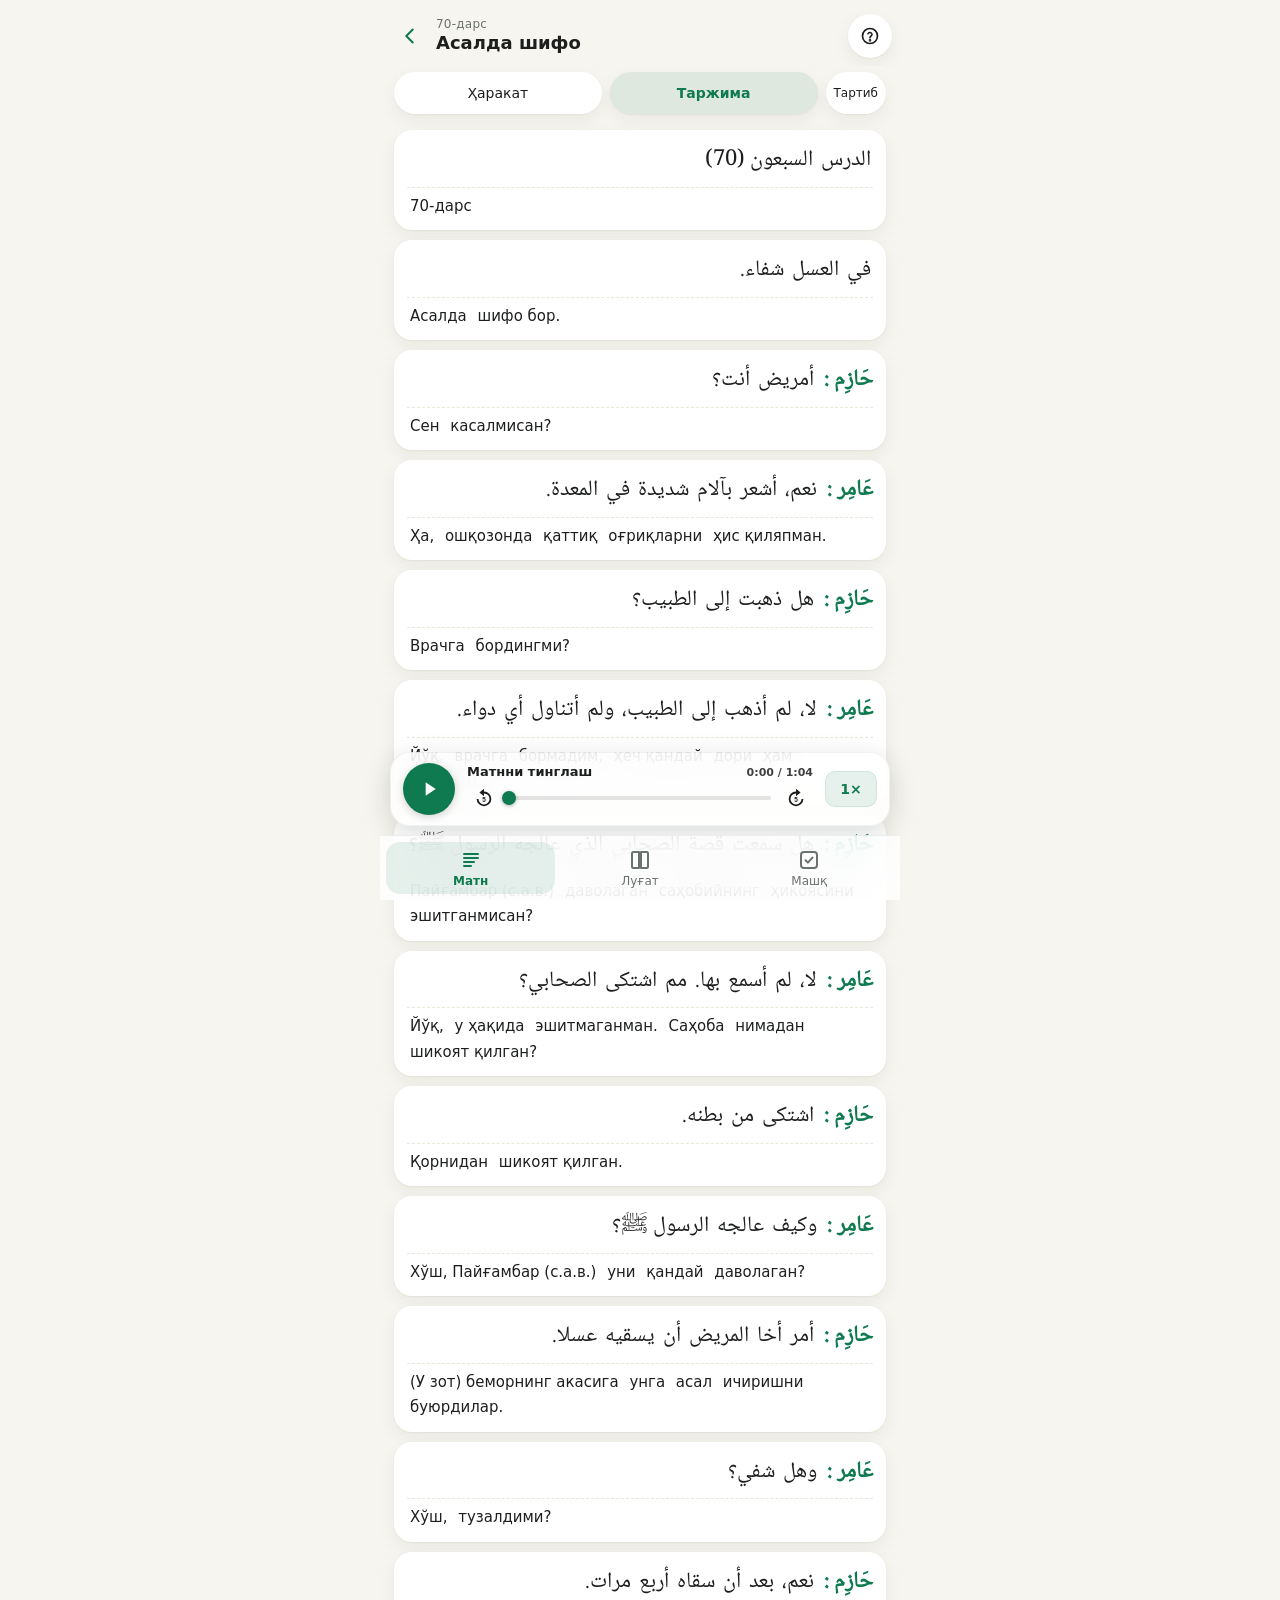
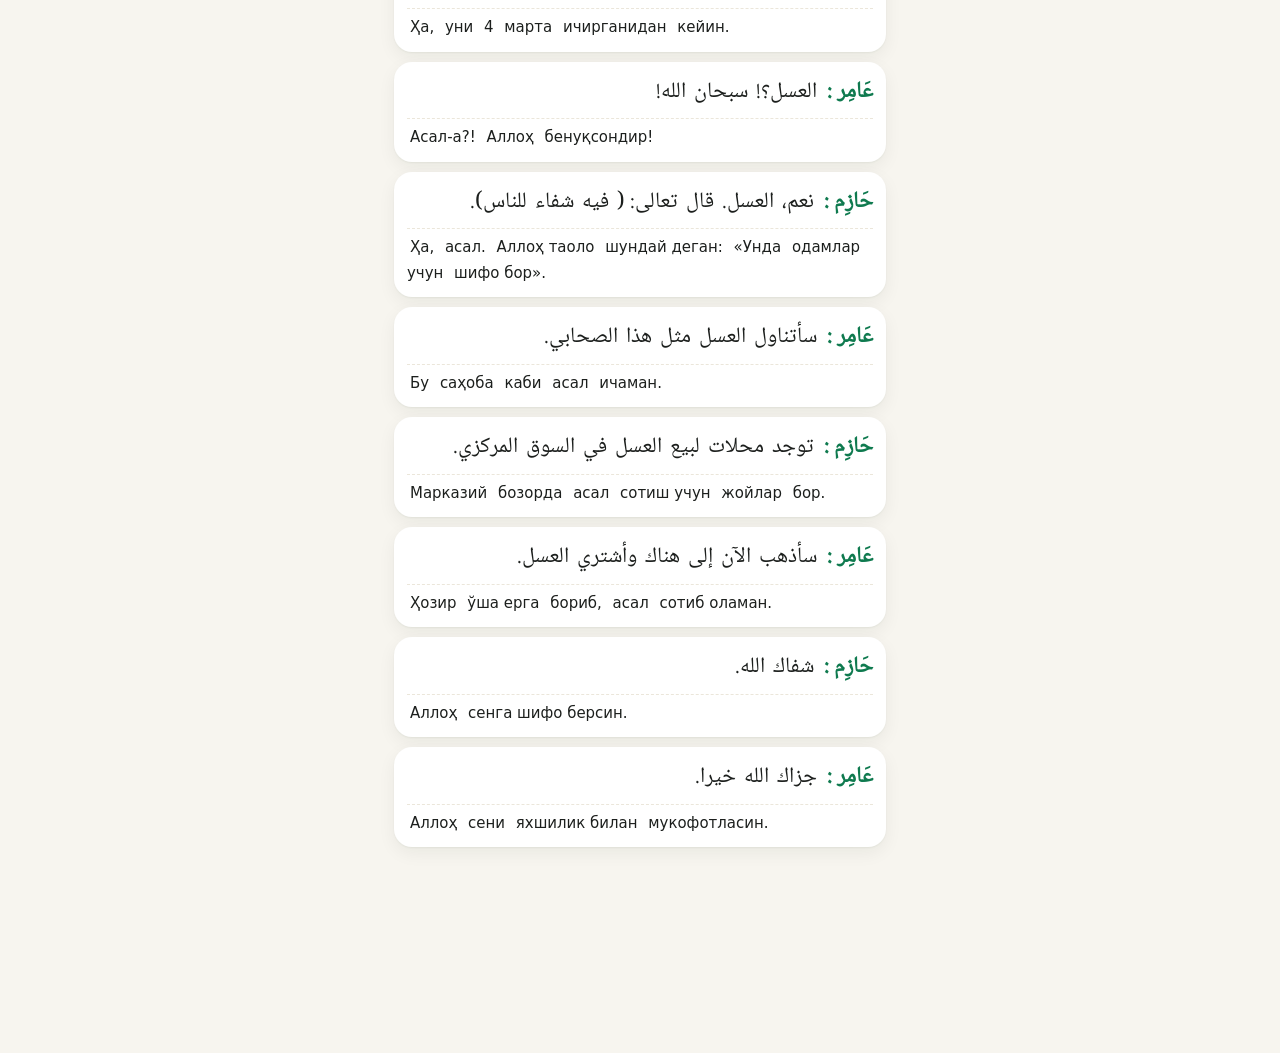
==== commit 59bd6c0d: "70-dars: transkripsiya bo'yicha aniq vaqtlar, audio matnga moslandi Co-Authored-By: Claude Opus 5.5 " ====
--- a/70.html
+++ b/70.html
@@ -190,7 +190,7 @@
 <div style="display:flex;gap:8px;margin-bottom:10px;position:sticky;top:0;z-index:6;background:var(--bg);padding:6px 0"><button class="tg" id="pp" onclick="ppl()" style="width:60px;margin:0;text-align:center;padding:8px 0;font-size:20px" aria-label="Тўхтатиш/давом">▶</button><button class="tg" id="tg" onclick="tog()" style="flex:1;margin:0;text-align:center;padding:9px 4px">Ҳаракат</button><button class="tg on" id="tt" onclick="ttr()" style="flex:1;margin:0;text-align:center;padding:9px 4px">Таржима</button><button class="tg" id="bl" onclick="bol()" style="flex:0 0 auto;width:auto;margin:0;text-align:center;padding:9px 8px;font-size:12px">Тартиб</button></div>
 <div class="lgd" id="lg"><span class="pm">● Мубтадо</span><span class="px">● Хабар</span><span class="pf">● Феъл</span><span class="po">● Фоил</span><span class="pb">● Мафъулун биҳ</span><span class="pj">● Жар ва мажрур</span><span class="ph">● Зарф, ҳол</span></div>
 <p class="hint" style="line-height:1.7">👆 Босинг — эшитасиз<br>✋ Босиб туринг — изоҳ<br>↔️ Суринг — шу ердан давом<br>🤏 Икки бармоқ — катта-кичик</p>
-<div style="margin:10px 0"><audio controls preload="metadata" style="width:100%" src="a70-9a187172.mp3"></audio>
+<div style="margin:10px 0"><audio controls preload="metadata" style="width:100%" src="a70-21175d45.mp3"></audio>
 <div class="spd"><span>Тезлик:</span><button onclick="spd(0.5,this)">0.5×</button><button onclick="spd(0.75,this)">0.75×</button><button class="on" onclick="spd(1,this)">1×</button></div></div>
 <div id="tx"></div>
 </div>
@@ -210,9 +210,9 @@
 ["عَامِر",`لَا~،|B|[[Ҳарф]]. Сукунга мабний|йўқ/لَمْ|B|[[Ҳарф]]. Сукунга мабний|…мади/أَسْمَعْ|Z|[[Феъл (музорий)]]. Мажзум: لَمْ дан кейин|эшитмадим/بِهَا~.|B|[[Жар-мажрур (ب — жарр ҳарфи, هَا — олмош)]]. Мабний|у ҳақида/مِمَّ|B|[[Жар-мажрур]]. Мабний|нимадан?/اشْتَكَى|B|[[Феъл (мозий)]]. Фатҳага мабний|шикоят қилди/الصَّحَابِيُّ~؟|R|[[Исм]]. Фоил|саҳобий`],
 ["حَازِم",`اشْتَكَى|B|[[Феъл (мозий)]]. Фатҳага мабний|шикоят қилди/مِنْ|B|[[Ҳарф (жарр ҳарфи)]]. Сукунга мабний|-дан/بَطْنِهِ~.|M|[[Исм ва олмош]]. Жарр ҳарфидан кейин, мудоф. Мажрур: بَطْنِ даги касра; هِ — олмош|қорни`],
 ["عَامِر",`وَكَيْفَ|B|[[و — атф ҳарфи + исм истифҳом]]. Ҳол ўрнида|ва қандай/عَالَجَهُ|B|[[Феъл (мозий) ва олмош]]. Фатҳага мабний|уни даволади/الرَّسُولُ~ ﷺ؟|R|[[Исм]]. Фоил|Пайғамбар (с.а.в.)`],
-["حَازِم",`أَمَرَ|B|[[Феъл (мозий)]]. Фатҳага мабний|буюрди/أَخَاهُ|M|[[Исм ва олмош]]. Мафъул биҳ, мудоф. Мансуб: аломати ا; هُ — олмош|акасига/أَنْ|B|[[Ҳарф]]. Сукунга мабний|…ишни/يَسْقِيَهُ|M|[[Феъл (музорий) ва олмош]]. Мафъул биҳ ўрнида. Мансуб: أَنْ дан кейин; هُ — олмош|уни ичиришни/عَسَلاً~.|N|[[Исм]]. Мафъул биҳ|асал`],
+["حَازِم",`أَمَرَ|B|[[Феъл (мозий)]]. Фатҳага мабний|буюрди/أَخَا|M|[[Исм (асмои хамса)]]. Мафъул биҳ, мудоф. Мансуб: аломати ا (асмои хамса)|акасини/الْمَرِيضِ|J|[[Исм]]. Мудоф илайҳ|беморнинг/أَنْ|B|[[Ҳарф]]. Сукунга мабний|…ишни/يَسْقِيَهُ|M|[[Феъл (музорий) ва олмош]]. Мафъул биҳ ўрнида. Мансуб: أَنْ дан кейин; هُ — олмош|уни ичиришни/عَسَلاً~.|N|[[Исм]]. Мафъул биҳ|асал`],
 ["عَامِر",`وَهَلْ|B|[[Ҳарф ва ҳарф (و — атф ҳарфи, هَلْ — истифҳом ҳарфи)]]. Мабний|хўш, …ми?/شُفِيَ~؟|B|[[Феъл (мозий, мажҳул)]]. Фатҳага мабний|тузалди`],
-["حَازِم",`نَعَمْ~،|B|[[Ҳарф]]. Сукунга мабний|ҳа/بَعْدَ|N|[[Исм (зарф)]]. Зарф замон, мудоф|кейин/أَنْ|B|[[Ҳарф]]. Сукунга мабний|…ганидан/سَقَاهُ|B|[[Феъл (мозий) ва олмош]]. Фатҳага мабний|уни ичирди/ثَلَاثَ|N|[[Исм (сон)]]. Мафъул мутлақ, мудоф|3/مَرَّاتٍ~.|J|[[Исм]]. Мудоф илайҳ|марта`],
+["حَازِم",`نَعَمْ~،|B|[[Ҳарф]]. Сукунга мабний|ҳа/بَعْدَ|N|[[Исм (зарф)]]. Зарф замон, мудоф|кейин/أَنْ|B|[[Ҳарф]]. Сукунга мабний|…ганидан/سَقَاهُ|B|[[Феъл (мозий) ва олмош]]. Фатҳага мабний|уни ичирди/أَرْبَعَ|N|[[Исм (сон)]]. Мафъул мутлақ, мудоф|4/مَرَّاتٍ~.|J|[[Исм]]. Мудоф илайҳ|марта`],
 ["عَامِر",`الْعَسَلُ~؟!|R|[[Исм]]. Хабар|асал/سُبْحَانَ|N|[[Исм (масдар)]]. Мафъул мутлақ, мудоф|пок, бенуқсон/اللَّهِ~!|J|[[Исм]]. Мудоф илайҳ|Аллоҳ`],
 ["حَازِم",`نَعَمْ~،|B|[[Ҳарф]]. Сукунга мабний|ҳа/الْعَسَلُ~.|R|[[Исм]]. Хабар|асал/قَالَ|B|[[Феъл (мозий)]]. Фатҳага мабний|деди/تَعَالَى~: (|B|[[Феъл (мозий)]]. Фатҳага мабний|олий зот/فِيهِ|B|[[Жар-мажрур (فِي — жарр ҳарфи, هِ — олмош)]]. Хабар муқаддам|унда/شِفَاءٌ|R|[[Исм]]. Мубтадо|шифо/لِلنَّاسِ~).|J|[[Жар-мажрур (ل — жарр ҳарфи, النَّاسِ — исм)]]. Жарр ҳарфидан кейин|одамлар учун`],
 ["عَامِر",`سَأَتَنَاوَلُ|R|[[س — истиқбол ҳарфи + феъл (музорий)]]. Уни насб ёки жазм қилувчи сўз йўқ|ичаман/الْعَسَلَ|N|[[Исм]]. Мафъул биҳ|асал/مِثْلَ|N|[[Исм]]. Маҳзуф мафъул мутлақнинг сифати, мудоф|каби/هَذَا|B|[[Исм (исм ишора)]]. Мудоф илайҳ|бу/الصَّحَابِيِّ~.|J|[[Исм]]. Бадал|саҳобий`],
@@ -221,7 +221,7 @@
 ["حَازِم",`شَفَاكَ|B|[[Феъл (мозий) ва олмош]]. Фатҳага мабний|сенга шифо берсин/اللَّهُ~.|R|[[Исм]]. Фоил|Аллоҳ`],
 ["عَامِر",`جَزَاكَ|B|[[Феъл (мозий) ва олмош]]. Фатҳага мабний|сени мукофотласин/اللَّهُ|R|[[Исм]]. Фоил|Аллоҳ/خَيْراً~.|N|[[Исм]]. Мафъул биҳ|яхшилик`]
 ];
-var TR=[[["70-дарс", [0, 1]]], [["Асалда", [0, 1]], ["шифо бор.", [2]]], [["Сен", [1]], ["касалмисан?", [0]]], [["Ҳа,", [0]], ["ошқозонда", [4, 5]], ["қаттиқ", [3]], ["оғриқларни", [2]], ["ҳис қиляпман.", [1]]], [["Врачга", [2, 3]], ["бордингми?", [0, 1]]], [["Йўқ,", [0]], ["врачга", [3, 4]], ["бормадим,", [1, 2]], ["ҳеч қандай", [7]], ["дори", [8]], ["ҳам ичмадим.", [5, 6]]], [["Пайғамбар (с.а.в.)", [6]], ["даволаган", [4, 5]], ["саҳобийнинг", [3]], ["ҳикоясини", [2]], ["эшитганмисан?", [0, 1]]], [["Йўқ,", [0]], ["у ҳақида", [3]], ["эшитмаганман.", [1, 2]], ["Саҳоба", [6]], ["нимадан", [4]], ["шикоят қилган?", [5]]], [["Қорнидан", [1, 2]], ["шикоят қилган.", [0]]], [["Хўш, Пайғамбар (с.а.в.)", [2]], ["уни", [1]], ["қандай", [0]], ["даволаган?", [1]]], [["(У зот) акасига", [1]], ["унга", [3]], ["асал", [4]], ["ичиришни", [2, 3]], ["буюрдилар.", [0]]], [["Хўш,", [0]], ["тузалдими?", [1]]], [["Ҳа,", [0]], ["уни", [3]], ["3", [4]], ["марта", [5]], ["ичирганидан", [2, 3]], ["кейин.", [1]]], [["Асал-а?!", [0]], ["Аллоҳ", [2]], ["бенуқсондир!", [1]]], [["Ҳа,", [0]], ["асал.", [1]], ["Аллоҳ таоло", [3]], ["шундай деган:", [2]], ["«Унда", [4]], ["одамлар учун", [6]], ["шифо бор».", [5]]], [["Бу", [3]], ["саҳоба", [4]], ["каби", [2]], ["асал", [1]], ["ичаман.", [0]]], [["Марказий", [6]], ["бозорда", [4, 5]], ["асал", [3]], ["сотиш учун", [2]], ["жойлар", [1]], ["бор.", [0]]], [["Ҳозир", [1]], ["ўша ерга", [2, 3]], ["бориб,", [0]], ["асал", [5]], ["сотиб оламан.", [4]]], [["Аллоҳ", [1]], ["сенга шифо берсин.", [0]]], [["Аллоҳ", [1]], ["сени", [0]], ["яхшилик билан", [2]], ["мукофотласин.", [0]]]];
+var TR=[[["70-дарс", [0, 1]]], [["Асалда", [0, 1]], ["шифо бор.", [2]]], [["Сен", [1]], ["касалмисан?", [0]]], [["Ҳа,", [0]], ["ошқозонда", [4, 5]], ["қаттиқ", [3]], ["оғриқларни", [2]], ["ҳис қиляпман.", [1]]], [["Врачга", [2, 3]], ["бордингми?", [0, 1]]], [["Йўқ,", [0]], ["врачга", [3, 4]], ["бормадим,", [1, 2]], ["ҳеч қандай", [7]], ["дори", [8]], ["ҳам ичмадим.", [5, 6]]], [["Пайғамбар (с.а.в.)", [6]], ["даволаган", [4, 5]], ["саҳобийнинг", [3]], ["ҳикоясини", [2]], ["эшитганмисан?", [0, 1]]], [["Йўқ,", [0]], ["у ҳақида", [3]], ["эшитмаганман.", [1, 2]], ["Саҳоба", [6]], ["нимадан", [4]], ["шикоят қилган?", [5]]], [["Қорнидан", [1, 2]], ["шикоят қилган.", [0]]], [["Хўш, Пайғамбар (с.а.в.)", [2]], ["уни", [1]], ["қандай", [0]], ["даволаган?", [1]]], [["(У зот) беморнинг акасига", [1, 2]], ["унга", [4]], ["асал", [5]], ["ичиришни", [3, 4]], ["буюрдилар.", [0]]], [["Хўш,", [0]], ["тузалдими?", [1]]], [["Ҳа,", [0]], ["уни", [3]], ["4", [4]], ["марта", [5]], ["ичирганидан", [2, 3]], ["кейин.", [1]]], [["Асал-а?!", [0]], ["Аллоҳ", [2]], ["бенуқсондир!", [1]]], [["Ҳа,", [0]], ["асал.", [1]], ["Аллоҳ таоло", [3]], ["шундай деган:", [2]], ["«Унда", [4]], ["одамлар учун", [6]], ["шифо бор».", [5]]], [["Бу", [3]], ["саҳоба", [4]], ["каби", [2]], ["асал", [1]], ["ичаман.", [0]]], [["Марказий", [6]], ["бозорда", [4, 5]], ["асал", [3]], ["сотиш учун", [2]], ["жойлар", [1]], ["бор.", [0]]], [["Ҳозир", [1]], ["ўша ерга", [2, 3]], ["бориб,", [0]], ["асал", [5]], ["сотиб оламан.", [4]]], [["Аллоҳ", [1]], ["сенга шифо берсин.", [0]]], [["Аллоҳ", [1]], ["сени", [0]], ["яхшилик билан", [2]], ["мукофотласин.", [0]]]];
 var T={R:["марфуъ","дамма"],N:["мансуб","фатҳа"],J:["мажрур","касра"]};
 var show=false,all=[];
 function plain(v){return v.replace(/[\u064B-\u0652\u0670]/g,"")}
@@ -246,10 +246,10 @@
 }
 
 /* klassik i'rob: t=turi r=gapdagi o'rni o=omil i=i'robi b=belgisi x=qolgan qismlari n=izoh a=arabcha i'rob */
-var IRB={"0-0": {"s": "мубтадо", "j": "R", "k": [["اَلدَّرْسُ", "мубтадо, раф қилинган, аломати зоҳирий замма, ўзи мавсуф"], ["", "Сарлавҳа: хабари айтилмаган", "n"]], "o": [["✅ Саҳифада шу:", "мубтадо, хабари маҳзуф."], ["↔️ Бошқа фикр:", "маҳзуф мубтадо (هَذَا) нинг хабари."]], "a": [["الدَّرْسُ", "مُبْتَدَأٌ مَرْفُوعٌ وَعَلَامَةُ رَفْعِهِ الضَّمَّةُ الظَّاهِرَةُ، وَهُوَ مَوْصُوفٌ، وَخَبَرُهُ مَحْذُوفٌ. وَيَجُوزُ أَنْ يَكُونَ خَبَراً لِمُبْتَدَأٍ مَحْذُوفٍ تَقْدِيرُهُ: هَذَا."]]}, "0-1": {"s": "сифат", "j": "R", "k": [["اَلسَّبْعُونَ", "сифат, раф қилинган, аломати و"], ["", "اَلدَّرْسُ нинг сифати", "n"]], "a": [["السَّبْعُونَ", "نَعْتٌ مَرْفُوعٌ وَعَلَامَةُ رَفْعِهِ الْوَاوُ لِأَنَّهُ مُلْحَقٌ بِجَمْعِ الْمُذَكَّرِ السَّالِمِ."]]}, "1-0": {"s": "жар ҳарфи", "j": "", "k": [["فِي", "жар ҳарфи («-да»), сукунга мабний, эъробдан унга ўрин йўқ"]], "a": [["فِي", "حَرْفُ جَرٍّ مَبْنِيٌّ عَلَى السُّكُونِ لَا مَحَلَّ لَهُ مِنَ الْإِعْرَابِ."]]}, "1-1": {"s": "мажрур", "j": "J", "k": [["اَلْعَسَلِ", "мажрур, فِي сабаб жар қилинган, аломати зоҳирий касра"], ["فِي الْعَسَلِ", "жар ҳарфи ва мажрур шибҳи жумла бўлиб, маҳзуф хабари муқаддам бўлмиш مَوْجُودٌ га мутааллиқ"], ["", "хабари муқаддам (олдинга ўтган хабар)", "n"]], "a": [["الْعَسَلِ", "اسْمٌ مَجْرُورٌ بِـ«فِي» وَعَلَامَةُ جَرِّهِ الْكَسْرَةُ الظَّاهِرَةُ."], ["", "وَالْجَارُّ وَالْمَجْرُورُ مُتَعَلِّقَانِ بِمَحْذُوفٍ خَبَرٌ مُقَدَّمٌ."]]}, "1-2": {"s": "мубтадо", "j": "R", "k": [["شِفَاءٌ", "мубтадо муаххар, раф қилинган, аломати зоҳирий замма"], ["", "накра, шунинг учун хабар ундан олдинга ўтган (93-дарс)", "n"]], "a": [["شِفَاءٌ", "مُبْتَدَأٌ مُؤَخَّرٌ مَرْفُوعٌ وَعَلَامَةُ رَفْعِهِ الضَّمَّةُ الظَّاهِرَةُ."]]}, "2-0": {"s": "ҳарф + хабар", "j": "R", "k": [["أَ", "истифҳом ҳарфи («…ми?»), фатҳага мабний, эъробдан унга ўрин йўқ"], ["مَرِيضٌ", "хабари муқаддам, раф қилинган, аломати зоҳирий замма"], ["", "أَنْتَ нинг хабари", "n"]], "o": [["✅ Саҳифада шу:", "مَرِيضٌ — хабари муқаддам, أَنْتَ — мубтадо муаххар."], ["↔️ Бошқа фикр:", "مَرِيضٌ — мубтадо (истифҳомдан кейин келган сифат), أَنْتَ — хабар ўрнини босувчи фоил."]], "a": [["الْهَمْزَةُ", "حَرْفُ اسْتِفْهَامٍ مَبْنِيٌّ عَلَى الْفَتْحِ لَا مَحَلَّ لَهُ مِنَ الْإِعْرَابِ."], ["مَرِيضٌ", "خَبَرٌ مُقَدَّمٌ مَرْفُوعٌ وَعَلَامَةُ رَفْعِهِ الضَّمَّةُ الظَّاهِرَةُ."]]}, "2-1": {"s": "мубтадо", "j": "", "k": [["أَنْتَ", "мунфасил замир бўлиб мубтадо муаххар, фатҳага мабний, раф ўринда"]], "a": [["أَنْتَ", "ضَمِيرٌ مُنْفَصِلٌ مَبْنِيٌّ عَلَى الْفَتْحِ فِي مَحَلِّ رَفْعٍ مُبْتَدَأٌ مُؤَخَّرٌ."]]}, "3-0": {"s": "жавоб ҳарфи", "j": "", "k": [["نَعَمْ", "жавоб ҳарфи («ҳа»), сукунга мабний, эъробдан унга ўрин йўқ"]], "a": [["نَعَمْ", "حَرْفُ جَوَابٍ مَبْنِيٌّ عَلَى السُّكُونِ لَا مَحَلَّ لَهُ مِنَ الْإِعْرَابِ."]]}, "3-1": {"s": "муз.феъли", "j": "R", "k": [["أَشْعُرُ", "музорий феъли, раф қилинган, аломати зоҳирий замма, тагида вожиб ҳолдаги أَنَا мустатир замир бор бўлиб, у фоил"]], "a": [["أَشْعُرُ", "فِعْلٌ مُضَارِعٌ مَرْفُوعٌ لِتَجَرُّدِهِ مِنَ النَّاصِبِ وَالْجَازِمِ، وَعَلَامَةُ رَفْعِهِ الضَّمَّةُ الظَّاهِرَةُ، وَالْفَاعِلُ ضَمِيرٌ مُسْتَتِرٌ وُجُوباً تَقْدِيرُهُ: أَنَا."]]}, "3-2": {"s": "жар + мажрур", "j": "J", "k": [["بِ", "жар ҳарфи, касрага мабний, эъробдан унга ўрин йўқ"], ["آلَامٍ", "мажрур, بِ сабаб жар қилинган, аломати зоҳирий касра, ўзи мавсуф"], ["", "أَلَمٌ (оғриқ) нинг жами", "n"], ["بِآلَامٍ", "жар ҳарфи ва мажрур шибҳи жумла бўлиб, أَشْعُرُ феълига мутааллиқ"]], "a": [["الْبَاءُ", "حَرْفُ جَرٍّ مَبْنِيٌّ عَلَى الْكَسْرِ لَا مَحَلَّ لَهُ مِنَ الْإِعْرَابِ."], ["آلَامٍ", "اسْمٌ مَجْرُورٌ بِالْبَاءِ وَعَلَامَةُ جَرِّهِ الْكَسْرَةُ الظَّاهِرَةُ، وَهُوَ مَوْصُوفٌ."], ["", "وَالْجَارُّ وَالْمَجْرُورُ مُتَعَلِّقَانِ بِـ«أَشْعُرُ»."]]}, "3-3": {"s": "сифат", "j": "J", "k": [["شَدِيدَةٍ", "сифат, жар қилинган, аломати зоҳирий касра"], ["", "آلَامٍ нинг сифати", "n"]], "a": [["شَدِيدَةٍ", "نَعْتٌ مَجْرُورٌ وَعَلَامَةُ جَرِّهِ الْكَسْرَةُ الظَّاهِرَةُ."]]}, "3-4": {"s": "жар ҳарфи", "j": "", "k": [["فِي", "жар ҳарфи («-да»), сукунга мабний, эъробдан унга ўрин йўқ"]], "a": [["فِي", "حَرْفُ جَرٍّ مَبْنِيٌّ عَلَى السُّكُونِ لَا مَحَلَّ لَهُ مِنَ الْإِعْرَابِ."]]}, "3-5": {"s": "мажрур", "j": "J", "k": [["اَلْمَعِدَةِ", "мажрур, فِي сабаб жар қилинган, аломати зоҳирий касра"], ["فِي الْمَعِدَةِ", "жар ҳарфи ва мажрур шибҳи жумла бўлиб, أَشْعُرُ феълига мутааллиқ"]], "a": [["الْمَعِدَةِ", "اسْمٌ مَجْرُورٌ بِـ«فِي» وَعَلَامَةُ جَرِّهِ الْكَسْرَةُ الظَّاهِرَةُ."], ["", "وَالْجَارُّ وَالْمَجْرُورُ مُتَعَلِّقَانِ بِـ«أَشْعُرُ»."]]}, "4-0": {"s": "истифҳом ҳарфи", "j": "", "k": [["هَلْ", "истифҳом ҳарфи («…ми?»), сукунга мабний, эъробдан унга ўрин йўқ"]], "a": [["هَلْ", "حَرْفُ اسْتِفْهَامٍ مَبْنِيٌّ عَلَى السُّكُونِ لَا مَحَلَّ لَهُ مِنَ الْإِعْرَابِ."]]}, "4-1": {"s": "моз.феъли", "j": "", "k": [["ذَهَبْتَ", "мозий феъли, сукунга мабний, تَ бориз муттасил замир бўлиб, у фоил, фатҳага мабний, раф ўринда"], ["", "تَ — «сен»", "n"]], "a": [["ذَهَبْتَ", "فِعْلٌ مَاضٍ مَبْنِيٌّ عَلَى السُّكُونِ لِاتِّصَالِهِ بِتَاءِ الْفَاعِلِ، وَالتَّاءُ ضَمِيرٌ مُتَّصِلٌ مَبْنِيٌّ عَلَى الْفَتْحِ فِي مَحَلِّ رَفْعٍ فَاعِلٌ."]]}, "4-2": {"s": "жар ҳарфи", "j": "", "k": [["إِلَى", "жар ҳарфи («-га»), сукунга мабний, эъробдан унга ўрин йўқ"]], "a": [["إِلَى", "حَرْفُ جَرٍّ مَبْنِيٌّ عَلَى السُّكُونِ لَا مَحَلَّ لَهُ مِنَ الْإِعْرَابِ."]]}, "4-3": {"s": "мажрур", "j": "J", "k": [["اَلطَّبِيبِ", "мажрур, إِلَى сабаб жар қилинган, аломати зоҳирий касра"], ["إِلَى الطَّبِيبِ", "жар ҳарфи ва мажрур шибҳи жумла бўлиб, ذَهَبْتَ феълига мутааллиқ"]], "a": [["الطَّبِيبِ", "اسْمٌ مَجْرُورٌ بِـ«إِلَى» وَعَلَامَةُ جَرِّهِ الْكَسْرَةُ الظَّاهِرَةُ."], ["", "وَالْجَارُّ وَالْمَجْرُورُ مُتَعَلِّقَانِ بِـ«ذَهَبْتَ»."]]}, "5-0": {"s": "жавоб ҳарфи", "j": "", "k": [["لَا", "жавоб ҳарфи («йўқ»), сукунга мабний, эъробдан унга ўрин йўқ"]], "a": [["لَا", "حَرْفُ جَوَابٍ مَبْنِيٌّ عَلَى السُّكُونِ لَا مَحَلَّ لَهُ مِنَ الْإِعْرَابِ."]]}, "5-1": {"s": "жазм ҳарфи", "j": "", "k": [["لَمْ", "жазм ҳарфи («…мади»), сукунга мабний, эъробдан унга ўрин йўқ"]], "a": [["لَمْ", "حَرْفُ نَفْيٍ وَجَزْمٍ وَقَلْبٍ مَبْنِيٌّ عَلَى السُّكُونِ لَا مَحَلَّ لَهُ مِنَ الْإِعْرَابِ."]]}, "5-2": {"s": "муз.феъли", "j": "Z", "k": [["أَذْهَبْ", "музорий феъли, لَمْ сабаб жазм қилинган, аломати зоҳирий сукун, тагида вожиб ҳолдаги أَنَا мустатир замир бор бўлиб, у фоил"]], "a": [["أَذْهَبْ", "فِعْلٌ مُضَارِعٌ مَجْزُومٌ بِـ«لَمْ» وَعَلَامَةُ جَزْمِهِ السُّكُونُ الظَّاهِرُ، وَالْفَاعِلُ ضَمِيرٌ مُسْتَتِرٌ وُجُوباً تَقْدِيرُهُ: أَنَا."]]}, "5-3": {"s": "жар ҳарфи", "j": "", "k": [["إِلَى", "жар ҳарфи («-га»), сукунга мабний, эъробдан унга ўрин йўқ"]], "a": [["إِلَى", "حَرْفُ جَرٍّ مَبْنِيٌّ عَلَى السُّكُونِ لَا مَحَلَّ لَهُ مِنَ الْإِعْرَابِ."]]}, "5-4": {"s": "мажрур", "j": "J", "k": [["اَلطَّبِيبِ", "мажрур, إِلَى сабаб жар қилинган, аломати зоҳирий касра"], ["إِلَى الطَّبِيبِ", "жар ҳарфи ва мажрур шибҳи жумла бўлиб, أَذْهَبْ феълига мутааллиқ"]], "a": [["الطَّبِيبِ", "اسْمٌ مَجْرُورٌ بِـ«إِلَى» وَعَلَامَةُ جَرِّهِ الْكَسْرَةُ الظَّاهِرَةُ."], ["", "وَالْجَارُّ وَالْمَجْرُورُ مُتَعَلِّقَانِ بِـ«أَذْهَبْ»."]]}, "5-5": {"s": "ҳарф + ҳарф", "j": "", "k": [["وَ", "атф ҳарфи («ва»), фатҳага мабний, эъробдан унга ўрин йўқ"], ["لَمْ", "жазм ҳарфи («…мади»), сукунга мабний, эъробдан унга ўрин йўқ"]], "a": [["الْوَاوُ", "حَرْفُ عَطْفٍ مَبْنِيٌّ عَلَى الْفَتْحِ لَا مَحَلَّ لَهُ مِنَ الْإِعْرَابِ."], ["لَمْ", "حَرْفُ نَفْيٍ وَجَزْمٍ وَقَلْبٍ مَبْنِيٌّ عَلَى السُّكُونِ لَا مَحَلَّ لَهُ مِنَ الْإِعْرَابِ."]]}, "5-6": {"s": "муз.феъли", "j": "Z", "k": [["أَتَنَاوَلْ", "музорий феъли, لَمْ сабаб жазм қилинган, аломати зоҳирий сукун, тагида вожиб ҳолдаги أَنَا мустатир замир бор бўлиб, у фоил"], ["", "وَ дан кейинги жумла ундан олдинги жумлага маътуф"]], "a": [["أَتَنَاوَلْ", "فِعْلٌ مُضَارِعٌ مَجْزُومٌ بِـ«لَمْ» وَعَلَامَةُ جَزْمِهِ السُّكُونُ الظَّاهِرُ، وَالْفَاعِلُ ضَمِيرٌ مُسْتَتِرٌ وُجُوباً تَقْدِيرُهُ: أَنَا."], ["", "وَالْجُمْلَةُ مَعْطُوفَةٌ عَلَى جُمْلَةِ «لَمْ أَذْهَبْ»."]]}, "5-7": {"s": "маф.биҳ", "j": "N", "k": [["أَيَّ", "музоф бўлиб мафъулун биҳ, насб қилинган, аломати зоҳирий фатҳа"], ["", "أَتَنَاوَلْ нинг мафъулун биҳи", "n"], ["", "бу ерда сўроқ эмас: инкор гапда «ҳеч қандай» маъносида", "n"]], "a": [["أَيَّ", "مَفْعُولٌ بِهِ مَنْصُوبٌ وَعَلَامَةُ نَصْبِهِ الْفَتْحَةُ الظَّاهِرَةُ، وَهُوَ مُضَافٌ."]]}, "5-8": {"s": "муз.илайҳ", "j": "J", "k": [["دَوَاءٍ", "музофун илайҳ, жар қилинган, аломати зоҳирий касра"]], "a": [["دَوَاءٍ", "مُضَافٌ إِلَيْهِ مَجْرُورٌ وَعَلَامَةُ جَرِّهِ الْكَسْرَةُ الظَّاهِرَةُ."]]}, "6-0": {"s": "истифҳом ҳарфи", "j": "", "k": [["هَلْ", "истифҳом ҳарфи («…ми?»), сукунга мабний, эъробдан унга ўрин йўқ"]], "a": [["هَلْ", "حَرْفُ اسْتِفْهَامٍ مَبْنِيٌّ عَلَى السُّكُونِ لَا مَحَلَّ لَهُ مِنَ الْإِعْرَابِ."]]}, "6-1": {"s": "моз.феъли", "j": "", "k": [["سَمِعْتَ", "мозий феъли, сукунга мабний, تَ бориз муттасил замир бўлиб, у фоил, фатҳага мабний, раф ўринда"]], "a": [["سَمِعْتَ", "فِعْلٌ مَاضٍ مَبْنِيٌّ عَلَى السُّكُونِ لِاتِّصَالِهِ بِتَاءِ الْفَاعِلِ، وَالتَّاءُ ضَمِيرٌ مُتَّصِلٌ مَبْنِيٌّ عَلَى الْفَتْحِ فِي مَحَلِّ رَفْعٍ فَاعِلٌ."]]}, "6-2": {"s": "маф.биҳ", "j": "N", "k": [["قِصَّةَ", "музоф бўлиб мафъулун биҳ, насб қилинган, аломати зоҳирий фатҳа"], ["", "سَمِعْتَ нинг мафъулун биҳи", "n"]], "a": [["قِصَّةَ", "مَفْعُولٌ بِهِ مَنْصُوبٌ وَعَلَامَةُ نَصْبِهِ الْفَتْحَةُ الظَّاهِرَةُ، وَهُوَ مُضَافٌ."]]}, "6-3": {"s": "муз.илайҳ", "j": "J", "k": [["اَلصَّحَابِيِّ", "музофун илайҳ, жар қилинган, аломати зоҳирий касра, ўзи мавсуф"]], "a": [["الصَّحَابِيِّ", "مُضَافٌ إِلَيْهِ مَجْرُورٌ وَعَلَامَةُ جَرِّهِ الْكَسْرَةُ الظَّاهِرَةُ، وَهُوَ مَوْصُوفٌ."]]}, "6-4": {"s": "сифат", "j": "", "k": [["اَلَّذِي", "исм мавсул бўлиб сифат, сукунга мабний, жар ўринда"], ["", "«қайсики»: اَلصَّحَابِيِّ нинг сифати; ўзидан кейинги жумла унинг силаси", "n"]], "a": [["الَّذِي", "اسْمٌ مَوْصُولٌ مَبْنِيٌّ عَلَى السُّكُونِ فِي مَحَلِّ جَرٍّ نَعْتٌ لِـ«الصَّحَابِيِّ»."]]}, "6-5": {"s": "моз.феъли", "j": "", "k": [["عَالَجَ", "мозий феъли, фатҳага мабний"], ["هُ", "муттасил замир бўлиб мафъулун биҳ, заммага мабний, насб ўринда"], ["", "«уни» (саҳобийни); اَلَّذِي га қайтади", "n"]], "a": [["عَالَجَ", "فِعْلٌ مَاضٍ مَبْنِيٌّ عَلَى الْفَتْحِ."], ["الْهَاءُ", "ضَمِيرٌ مُتَّصِلٌ مَبْنِيٌّ عَلَى الضَّمِّ فِي مَحَلِّ نَصْبٍ مَفْعُولٌ بِهِ مُقَدَّمٌ."]]}, "6-6": {"s": "фоил", "j": "R", "k": [["اَلرَّسُولُ", "фоил, раф қилинган, аломати зоҳирий замма"], ["", "عَالَجَ нинг фоили", "n"], ["", "феъл ва фоилдан иборат жумла اَلَّذِي нинг силаси бўлиб, эъробдан унга ўрин йўқ; هُ замири اَلَّذِي га қайтади"], ["", "ﷺ — «صَلَّى اللَّهُ عَلَيْهِ وَسَلَّمَ» (Аллоҳ унга салавот ва салом йўлласин) — дуо жумласи", "n"]], "a": [["الرَّسُولُ", "فَاعِلٌ مُؤَخَّرٌ مَرْفُوعٌ وَعَلَامَةُ رَفْعِهِ الضَّمَّةُ الظَّاهِرَةُ."], ["", "وَجُمْلَةُ «صَلَّى اللَّهُ عَلَيْهِ وَسَلَّمَ» دُعَائِيَّةٌ اعْتِرَاضِيَّةٌ لَا مَحَلَّ لَهَا مِنَ الْإِعْرَابِ."], ["", "وَجُمْلَةُ «عَالَجَهُ الرَّسُولُ» صِلَةُ الْمَوْصُولِ لَا مَحَلَّ لَهَا مِنَ الْإِعْرَابِ."]]}, "7-0": {"s": "жавоб ҳарфи", "j": "", "k": [["لَا", "жавоб ҳарфи («йўқ»), сукунга мабний, эъробдан унга ўрин йўқ"]], "a": [["لَا", "حَرْفُ جَوَابٍ مَبْنِيٌّ عَلَى السُّكُونِ لَا مَحَلَّ لَهُ مِنَ الْإِعْرَابِ."]]}, "7-1": {"s": "жазм ҳарфи", "j": "", "k": [["لَمْ", "жазм ҳарфи («…мади»), сукунга мабний, эъробдан унга ўрин йўқ"]], "a": [["لَمْ", "حَرْفُ نَفْيٍ وَجَزْمٍ وَقَلْبٍ مَبْنِيٌّ عَلَى السُّكُونِ لَا مَحَلَّ لَهُ مِنَ الْإِعْرَابِ."]]}, "7-2": {"s": "муз.феъли", "j": "Z", "k": [["أَسْمَعْ", "музорий феъли, لَمْ сабаб жазм қилинган, аломати зоҳирий сукун, тагида вожиб ҳолдаги أَنَا мустатир замир бор бўлиб, у фоил"]], "a": [["أَسْمَعْ", "فِعْلٌ مُضَارِعٌ مَجْزُومٌ بِـ«لَمْ» وَعَلَامَةُ جَزْمِهِ السُّكُونُ الظَّاهِرُ، وَالْفَاعِلُ ضَمِيرٌ مُسْتَتِرٌ وُجُوباً تَقْدِيرُهُ: أَنَا."]]}, "7-3": {"s": "жар + мажрур", "j": "", "k": [["بِ", "жар ҳарфи («ҳақида»), касрага мабний, эъробдан унга ўрин йўқ"], ["هَا", "муттасил замир бўлиб мажрур, сукунга мабний, жар ўринда"], ["", "قِصَّةٌ (ҳикоя) га қайтади: «у ҳақида»", "n"], ["بِهَا", "жар ҳарфи ва мажрур шибҳи жумла бўлиб, أَسْمَعْ феълига мутааллиқ"]], "a": [["الْبَاءُ", "حَرْفُ جَرٍّ مَبْنِيٌّ عَلَى الْكَسْرِ لَا مَحَلَّ لَهُ مِنَ الْإِعْرَابِ."], ["هَا", "ضَمِيرٌ مُتَّصِلٌ مَبْنِيٌّ عَلَى السُّكُونِ فِي مَحَلِّ جَرٍّ بِالْبَاءِ."], ["", "وَالْجَارُّ وَالْمَجْرُورُ مُتَعَلِّقَانِ بِـ«أَسْمَعْ»."]]}, "7-4": {"s": "жар + мажрур", "j": "", "k": [["مِنْ", "жар ҳарфи («-дан»), сукунга мабний, эъробдан унга ўрин йўқ, кетидан келган мим ҳарфига идғом қилинган"], ["مَ", "исм истифҳом бўлиб мажрур, сукунга мабний, жар ўринда, араблардан эшитилганига кўра унинг алифи ҳазф қилинган"], ["مِمَّ", "жар ҳарфи ва мажрур шибҳи жумла бўлиб, اِشْتَكَى феълига мутааллиқ"], ["", "مِمَّ = مِنْ + مَا — «нимадан?»", "n"]], "a": [["مِنْ", "حَرْفُ جَرٍّ مَبْنِيٌّ عَلَى السُّكُونِ، أُدْغِمَتْ نُونُهُ فِي مِيمِ «مَا»، لَا مَحَلَّ لَهُ مِنَ الْإِعْرَابِ."], ["مَا", "اسْمُ اسْتِفْهَامٍ مَبْنِيٌّ عَلَى السُّكُونِ فِي مَحَلِّ جَرٍّ بِـ«مِنْ»، وَحُذِفَتْ أَلِفُهُ لِدُخُولِ حَرْفِ الْجَرِّ عَلَيْهِ."], ["", "وَالْجَارُّ وَالْمَجْرُورُ مُتَعَلِّقَانِ بِـ«اشْتَكَى»."]]}, "7-5": {"s": "моз.феъли", "j": "", "k": [["اِشْتَكَى", "мозий феъли, фатҳага мабний (фатҳа алиф устида кўринмайди), олдидаги алиф васлий ҳамза бўлгани боис гап орасида талаффуз қилинмайди"], ["", "алифда ҳаракат айтиш имконсиз (таъаззур), шунинг учун фатҳа кўринмайди", "n"]], "a": [["اشْتَكَى", "فِعْلٌ مَاضٍ مَبْنِيٌّ عَلَى الْفَتْحِ الْمُقَدَّرِ عَلَى الْأَلِفِ لِلتَّعَذُّرِ."]]}, "7-6": {"s": "фоил", "j": "R", "k": [["اَلصَّحَابِيُّ", "фоил, раф қилинган, аломати зоҳирий замма"], ["", "اِشْتَكَى нинг фоили", "n"]], "a": [["الصَّحَابِيُّ", "فَاعِلٌ مَرْفُوعٌ وَعَلَامَةُ رَفْعِهِ الضَّمَّةُ الظَّاهِرَةُ."]]}, "8-0": {"s": "моз.феъли", "j": "", "k": [["اِشْتَكَى", "мозий феъли, фатҳага мабний (фатҳа алиф устида кўринмайди), тагида жоиз ҳолдаги هُوَ мустатир замир бор бўлиб, у фоил"], ["", "هُوَ — саҳобийга қайтади", "n"], ["", "алифда ҳаракат айтиш имконсиз (таъаззур), шунинг учун фатҳа кўринмайди", "n"]], "a": [["اشْتَكَى", "فِعْلٌ مَاضٍ مَبْنِيٌّ عَلَى الْفَتْحِ الْمُقَدَّرِ عَلَى الْأَلِفِ لِلتَّعَذُّرِ، وَالْفَاعِلُ ضَمِيرٌ مُسْتَتِرٌ جَوَازاً تَقْدِيرُهُ: هُوَ."]]}, "8-1": {"s": "жар ҳарфи", "j": "", "k": [["مِنْ", "жар ҳарфи («-дан»), сукунга мабний, эъробдан унга ўрин йўқ"]], "a": [["مِنْ", "حَرْفُ جَرٍّ مَبْنِيٌّ عَلَى السُّكُونِ لَا مَحَلَّ لَهُ مِنَ الْإِعْرَابِ."]]}, "8-2": {"s": "мажрур", "j": "J", "k": [["بَطْنِ", "музоф бўлиб мажрур, مِنْ сабаб жар қилинган, аломати зоҳирий касра"], ["هِ", "муттасил замир бўлиб музофун илайҳ, аслида заммага мабний, олдидан келган касра унинг касра бўлишини талаб этган, жар ўринда"], ["", "«унинг»: بَطْنِهِ — «қорни(дан)»", "n"], ["مِنْ بَطْنِهِ", "жар ҳарфи ва мажрур шибҳи жумла бўлиб, اِشْتَكَى феълига мутааллиқ"]], "a": [["بَطْنِ", "اسْمٌ مَجْرُورٌ بِـ«مِنْ» وَعَلَامَةُ جَرِّهِ الْكَسْرَةُ الظَّاهِرَةُ، وَهُوَ مُضَافٌ."], ["الْهَاءُ", "ضَمِيرٌ مُتَّصِلٌ مَبْنِيٌّ عَلَى الضَّمِّ، وَحُرِّكَ بِالْكَسْرِ لِمُنَاسَبَةِ الْكَسْرَةِ قَبْلَهُ، فِي مَحَلِّ جَرٍّ مُضَافٌ إِلَيْهِ."], ["", "وَالْجَارُّ وَالْمَجْرُورُ مُتَعَلِّقَانِ بِـ«اشْتَكَى»."]]}, "9-0": {"s": "ҳарф + ҳол", "j": "", "k": [["وَ", "атф ҳарфи («ва»), фатҳага мабний, эъробдан унга ўрин йўқ"], ["كَيْفَ", "исм истифҳом бўлиб ҳол, фатҳага мабний, насб ўринда"]], "a": [["الْوَاوُ", "حَرْفُ عَطْفٍ مَبْنِيٌّ عَلَى الْفَتْحِ لَا مَحَلَّ لَهُ مِنَ الْإِعْرَابِ."], ["كَيْفَ", "اسْمُ اسْتِفْهَامٍ مَبْنِيٌّ عَلَى الْفَتْحِ فِي مَحَلِّ نَصْبٍ حَالٌ."]]}, "9-1": {"s": "моз.феъли", "j": "", "k": [["عَالَجَ", "мозий феъли, фатҳага мабний"], ["هُ", "муттасил замир бўлиб мафъулун биҳ, заммага мабний, насб ўринда"]], "a": [["عَالَجَ", "فِعْلٌ مَاضٍ مَبْنِيٌّ عَلَى الْفَتْحِ."], ["الْهَاءُ", "ضَمِيرٌ مُتَّصِلٌ مَبْنِيٌّ عَلَى الضَّمِّ فِي مَحَلِّ نَصْبٍ مَفْعُولٌ بِهِ مُقَدَّمٌ."]]}, "9-2": {"s": "фоил", "j": "R", "k": [["اَلرَّسُولُ", "фоил, раф қилинган, аломати зоҳирий замма"], ["", "عَالَجَ нинг фоили", "n"], ["", "ﷺ — «صَلَّى اللَّهُ عَلَيْهِ وَسَلَّمَ» дуо жумласи, оралиқ (мўътариза) жумла, эъробдан унга ўрин йўқ", "n"]], "a": [["الرَّسُولُ", "فَاعِلٌ مُؤَخَّرٌ مَرْفُوعٌ وَعَلَامَةُ رَفْعِهِ الضَّمَّةُ الظَّاهِرَةُ."], ["", "وَجُمْلَةُ «صَلَّى اللَّهُ عَلَيْهِ وَسَلَّمَ» دُعَائِيَّةٌ اعْتِرَاضِيَّةٌ لَا مَحَلَّ لَهَا مِنَ الْإِعْرَابِ."]]}, "10-0": {"s": "моз.феъли", "j": "", "k": [["أَمَرَ", "мозий феъли, фатҳага мабний, тагида жоиз ҳолдаги هُوَ мустатир замир бор бўлиб, у фоил"], ["", "هُوَ — Пайғамбар (с.а.в.)", "n"]], "a": [["أَمَرَ", "فِعْلٌ مَاضٍ مَبْنِيٌّ عَلَى الْفَتْحِ، وَالْفَاعِلُ ضَمِيرٌ مُسْتَتِرٌ جَوَازاً تَقْدِيرُهُ: هُوَ."]]}, "10-1": {"s": "маф.биҳ", "j": "N", "k": [["أَخَا", "музоф бўлиб мафъулун биҳ, насб қилинган, аломати ا"], ["هُ", "муттасил замир бўлиб музофун илайҳ, заммага мабний, жар ўринда"], ["", "касал саҳобийга қайтади: «унинг акаси»", "n"]], "a": [["أَخَا", "مَفْعُولٌ بِهِ مَنْصُوبٌ وَعَلَامَةُ نَصْبِهِ الْأَلِفُ لِأَنَّهُ مِنَ الْأَسْمَاءِ الْخَمْسَةِ، وَهُوَ مُضَافٌ."], ["الْهَاءُ", "ضَمِيرٌ مُتَّصِلٌ مَبْنِيٌّ عَلَى الضَّمِّ فِي مَحَلِّ جَرٍّ مُضَافٌ إِلَيْهِ."]]}, "10-2": {"s": "насб ҳарфи", "j": "", "k": [["أَنْ", "насб ва масдар ҳарфи, сукунга мабний, эъробдан унга ўрин йўқ"]], "a": [["أَنْ", "حَرْفُ مَصْدَرٍ وَنَصْبٍ مَبْنِيٌّ عَلَى السُّكُونِ لَا مَحَلَّ لَهُ مِنَ الْإِعْرَابِ."]]}, "10-3": {"s": "муз.феъли", "j": "N", "k": [["يَسْقِيَ", "музорий феъли, أَنْ сабаб насб қилинган, аломати зоҳирий фатҳа, тагида жоиз ҳолдаги هُوَ мустатир замир бор бўлиб, у фоил"], ["هُ", "муттасил замир бўлиб 1-мафъулун биҳ, заммага мабний, насб ўринда"], ["", "أَنْ ва феълдан изоҳланган масдар маҳзуф بِ жар ҳарфи сабаб мажрур бўлиб, жар ўринда (أَمَرَهُ بِسَقْيِهِ)"], ["", "يَسْقِيَهُ — «уни ичирсин»: фоили — ака (هُوَ), هُ — касал саҳобий", "n"]], "o": [["✅ Саҳифада шу:", "أَنْ يَسْقِيَهُ масдари маҳзуф بِ сабаб жар ўринда (أَمَرَهُ بِسَقْيِهِ)."], ["↔️ Бошқа фикр:", "бу масдар жар ҳарфи тушиб қолгани учун насб ўринда (2-мафъулун биҳ)."]], "a": [["يَسْقِيَ", "فِعْلٌ مُضَارِعٌ مَنْصُوبٌ بِـ«أَنْ» وَعَلَامَةُ نَصْبِهِ الْفَتْحَةُ الظَّاهِرَةُ، وَالْفَاعِلُ ضَمِيرٌ مُسْتَتِرٌ جَوَازاً تَقْدِيرُهُ: هُوَ."], ["الْهَاءُ", "ضَمِيرٌ مُتَّصِلٌ مَبْنِيٌّ عَلَى الضَّمِّ فِي مَحَلِّ نَصْبٍ مَفْعُولٌ بِهِ أَوَّلُ."], ["", "وَالْمَصْدَرُ الْمُؤَوَّلُ مِنْ «أَنْ» وَالْفِعْلِ فِي مَحَلِّ جَرٍّ بِحَرْفِ جَرٍّ مَحْذُوفٍ تَقْدِيرُهُ: أَمَرَهُ بِسَقْيِهِ."]]}, "10-4": {"s": "2-маф.биҳ", "j": "N", "k": [["عَسَلاً", "2-мафъулун биҳ, насб қилинган, аломати зоҳирий фатҳа"], ["", "يَسْقِيَ нинг 2-мафъулун биҳи: سَقَاهُ عَسَلاً — «унга асал ичирди»", "n"]], "a": [["عَسَلاً", "مَفْعُولٌ بِهِ ثَانٍ مَنْصُوبٌ وَعَلَامَةُ نَصْبِهِ الْفَتْحَةُ الظَّاهِرَةُ."]]}, "11-0": {"s": "ҳарф + ҳарф", "j": "", "k": [["وَ", "атф ҳарфи («ва»), фатҳага мабний, эъробдан унга ўрин йўқ"], ["هَلْ", "истифҳом ҳарфи («…ми?»), сукунга мабний, эъробдан унга ўрин йўқ"]], "a": [["الْوَاوُ", "حَرْفُ عَطْفٍ مَبْنِيٌّ عَلَى الْفَتْحِ لَا مَحَلَّ لَهُ مِنَ الْإِعْرَابِ."], ["هَلْ", "حَرْفُ اسْتِفْهَامٍ مَبْنِيٌّ عَلَى السُّكُونِ لَا مَحَلَّ لَهُ مِنَ الْإِعْرَابِ."]]}, "11-1": {"s": "мажҳ.феъл", "j": "", "k": [["شُفِيَ", "мажҳул мозий феъли, фатҳага мабний, тагида жоиз ҳолдаги هُوَ мустатир замир бор бўлиб, у ноиби фоилдир"], ["", "«тузалди (шифо топди)»: شَفَى дан мажҳул", "n"]], "a": [["شُفِيَ", "فِعْلٌ مَاضٍ مَبْنِيٌّ لِلْمَجْهُولِ عَلَى الْفَتْحِ، وَنَائِبُ الْفَاعِلِ ضَمِيرٌ مُسْتَتِرٌ جَوَازاً تَقْدِيرُهُ: هُوَ."]]}, "12-0": {"s": "жавоб ҳарфи", "j": "", "k": [["نَعَمْ", "жавоб ҳарфи («ҳа»), сукунга мабний, эъробдан унга ўрин йўқ"]], "a": [["نَعَمْ", "حَرْفُ جَوَابٍ مَبْنِيٌّ عَلَى السُّكُونِ لَا مَحَلَّ لَهُ مِنَ الْإِعْرَابِ."]]}, "12-1": {"s": "зарф", "j": "N", "k": [["بَعْدَ", "музоф бўлиб зарф замон, насб қилинган, аломати зоҳирий фатҳа"], ["", "маҳзуф شُفِيَ феълининг зарф замони", "n"]], "a": [["بَعْدَ", "ظَرْفُ زَمَانٍ مَنْصُوبٌ وَعَلَامَةُ نَصْبِهِ الْفَتْحَةُ الظَّاهِرَةُ، وَهُوَ مُضَافٌ، مُتَعَلِّقٌ بِفِعْلٍ مَحْذُوفٍ تَقْدِيرُهُ: شُفِيَ."]]}, "12-2": {"s": "масдар ҳарфи", "j": "", "k": [["أَنْ", "насб ва масдар ҳарфи, сукунга мабний, эъробдан унга ўрин йўқ"]], "a": [["أَنْ", "حَرْفٌ مَصْدَرِيٌّ مَبْنِيٌّ عَلَى السُّكُونِ لَا مَحَلَّ لَهُ مِنَ الْإِعْرَابِ."]]}, "12-3": {"s": "моз.феъли", "j": "", "k": [["سَقَى", "мозий феъли, фатҳага мабний (фатҳа алиф устида кўринмайди), тагида жоиз ҳолдаги هُوَ мустатир замир бор бўлиб, у фоил"], ["", "алифда ҳаракат айтиш имконсиз (таъаззур), шунинг учун фатҳа кўринмайди", "n"], ["هُ", "муттасил замир бўлиб мафъулун биҳ, заммага мабний, насб ўринда"], ["", "أَنْ ва феълдан изоҳланган масдар музофун илайҳ бўлиб, жар ўринда"], ["بَعْدَ أَنْ سَقَاهُ", "зарф ва музофун илайҳ шибҳи жумла бўлиб, маҳзуф شُفِيَ феълига мутааллиқ"], ["", "بَعْدَ أَنْ سَقَاهُ = بَعْدَ سَقْيِهِ — «ичирганидан кейин»", "n"]], "a": [["سَقَى", "فِعْلٌ مَاضٍ مَبْنِيٌّ عَلَى الْفَتْحِ الْمُقَدَّرِ عَلَى الْأَلِفِ لِلتَّعَذُّرِ، وَالْفَاعِلُ ضَمِيرٌ مُسْتَتِرٌ جَوَازاً تَقْدِيرُهُ: هُوَ."], ["الْهَاءُ", "ضَمِيرٌ مُتَّصِلٌ مَبْنِيٌّ عَلَى الضَّمِّ فِي مَحَلِّ نَصْبٍ مَفْعُولٌ بِهِ."], ["", "وَالْمَصْدَرُ الْمُؤَوَّلُ مِنْ «أَنْ» وَالْفِعْلِ فِي مَحَلِّ جَرٍّ مُضَافٌ إِلَيْهِ."]]}, "12-4": {"s": "маф.мутлақ", "j": "N", "k": [["ثَلَاثَ", "музоф бўлиб мафъулун мутлақ, насб қилинган, аломати зоҳирий фатҳа"], ["", "ثَلَاثَ مَرَّاتٍ — «3 марта» (67-дарс: сон музоф, مَرَّاتٌ — музофун илайҳ)", "n"]], "a": [["ثَلَاثَ", "نَائِبٌ عَنِ الْمَفْعُولِ الْمُطْلَقِ مَنْصُوبٌ وَعَلَامَةُ نَصْبِهِ الْفَتْحَةُ الظَّاهِرَةُ، وَهُوَ مُضَافٌ."]]}, "12-5": {"s": "муз.илайҳ", "j": "J", "k": [["مَرَّاتٍ", "музофун илайҳ, жар қилинган, аломати зоҳирий касра"], ["", "жам муаннас солим", "n"]], "a": [["مَرَّاتٍ", "مُضَافٌ إِلَيْهِ مَجْرُورٌ وَعَلَامَةُ جَرِّهِ الْكَسْرَةُ الظَّاهِرَةُ."]]}, "13-0": {"s": "хабар", "j": "R", "k": [["اَلْعَسَلُ", "хабар, раф қилинган, аломати зоҳирий замма, мубтадоси маҳзуф (هُوَ)"], ["", "Ажабланиш сўроғи: «Асал-а?!» — (أَهُوَ) الْعَسَلُ", "n"]], "o": [["✅ Саҳифада шу:", "маҳзуф мубтадо (هُوَ) нинг хабари."], ["↔️ Бошқа фикр:", "мубтадо, хабари маҳзуф."]], "a": [["الْعَسَلُ", "خَبَرٌ لِمُبْتَدَأٍ مَحْذُوفٍ تَقْدِيرُهُ: أَهُوَ، مَرْفُوعٌ وَعَلَامَةُ رَفْعِهِ الضَّمَّةُ الظَّاهِرَةُ."]]}, "13-1": {"s": "маф.мутлақ", "j": "N", "k": [["سُبْحَانَ", "музоф бўлиб мафъулун мутлақ, насб қилинган, аломати зоҳирий фатҳа"], ["", "маҳзуф أُسَبِّحُ феълининг мафъулун мутлақи", "n"]], "a": [["سُبْحَانَ", "مَفْعُولٌ مُطْلَقٌ لِفِعْلٍ مَحْذُوفٍ تَقْدِيرُهُ: أُسَبِّحُ، مَنْصُوبٌ وَعَلَامَةُ نَصْبِهِ الْفَتْحَةُ الظَّاهِرَةُ، وَهُوَ مُضَافٌ."]]}, "13-2": {"s": "муз.илайҳ", "j": "J", "k": [["اَللَّهِ", "лафзи жалола бўлиб музофун илайҳ, жар қилинган, аломати зоҳирий касра"]], "a": [["اللَّهِ", "لَفْظُ الْجَلَالَةِ مُضَافٌ إِلَيْهِ مَجْرُورٌ وَعَلَامَةُ جَرِّهِ الْكَسْرَةُ الظَّاهِرَةُ."]]}, "14-0": {"s": "жавоб ҳарфи", "j": "", "k": [["نَعَمْ", "жавоб ҳарфи («ҳа»), сукунга мабний, эъробдан унга ўрин йўқ"]], "a": [["نَعَمْ", "حَرْفُ جَوَابٍ مَبْنِيٌّ عَلَى السُّكُونِ لَا مَحَلَّ لَهُ مِنَ الْإِعْرَابِ."]]}, "14-1": {"s": "хабар", "j": "R", "k": [["اَلْعَسَلُ", "хабар, раф қилинган, аломати зоҳирий замма, мубтадоси маҳзуф (هُوَ)"]], "o": [["✅ Саҳифада шу:", "маҳзуф мубтадо (هُوَ) нинг хабари."], ["↔️ Бошқа фикр:", "мубтадо, хабари маҳзуф."]], "a": [["الْعَسَلُ", "خَبَرٌ لِمُبْتَدَأٍ مَحْذُوفٍ تَقْدِيرُهُ: هُوَ، مَرْفُوعٌ وَعَلَامَةُ رَفْعِهِ الضَّمَّةُ الظَّاهِرَةُ."]]}, "14-2": {"s": "моз.феъли", "j": "", "k": [["قَالَ", "мозий феъли, фатҳага мабний, тагида жоиз ҳолдаги هُوَ мустатир замир бор бўлиб, у фоил"], ["", "هُوَ — Аллоҳ", "n"]], "a": [["قَالَ", "فِعْلٌ مَاضٍ مَبْنِيٌّ عَلَى الْفَتْحِ، وَالْفَاعِلُ ضَمِيرٌ مُسْتَتِرٌ جَوَازاً تَقْدِيرُهُ: هُوَ (يَعُودُ عَلَى اللَّهِ)."]]}, "14-3": {"s": "моз.феъли", "j": "", "k": [["تَعَالَى", "мозий феъли, фатҳага мабний (фатҳа алиф устида кўринмайди), тагида жоиз ҳолдаги هُوَ мустатир замир бор бўлиб, у фоил"], ["", "алифда ҳаракат айтиш имконсиз (таъаззур), шунинг учун фатҳа кўринмайди", "n"], ["", "феъл ва фоилдан иборат оралиқ (мўътариза) жумла, эъробдан унга ўрин йўқ"]], "o": [["✅ Саҳифада шу:", "оралиқ (мўътариза) жумла, эъробдан унга ўрин йўқ."], ["↔️ Бошқа фикр:", "жумлаи ҳолийя, насб ўринда (92-дарсдаги قَالَ اللَّهُ تَعَالَى каби)."]], "a": [["تَعَالَى", "فِعْلٌ مَاضٍ مَبْنِيٌّ عَلَى الْفَتْحِ الْمُقَدَّرِ عَلَى الْأَلِفِ لِلتَّعَذُّرِ، وَالْفَاعِلُ ضَمِيرٌ مُسْتَتِرٌ جَوَازاً تَقْدِيرُهُ: هُوَ، وَالْجُمْلَةُ اعْتِرَاضِيَّةٌ لَا مَحَلَّ لَهَا مِنَ الْإِعْرَابِ."]]}, "14-4": {"s": "ҳарф + хабар", "j": "", "k": [["فِي", "жар ҳарфи («-да»), сукунга мабний, эъробдан унга ўрин йўқ"], ["هِ", "муттасил замир бўлиб мажрур, аслида заммага мабний, олдидан келган сукунли ي унинг касра бўлишини талаб этган, жар ўринда"], ["", "асалга қайтади: «унда»", "n"], ["فِيهِ", "жар ҳарфи ва мажрур шибҳи жумла бўлиб, маҳзуф хабари муқаддам бўлмиш مَوْجُودٌ га мутааллиқ"]], "a": [["فِي", "حَرْفُ جَرٍّ مَبْنِيٌّ عَلَى السُّكُونِ لَا مَحَلَّ لَهُ مِنَ الْإِعْرَابِ."], ["الْهَاءُ", "ضَمِيرٌ مُتَّصِلٌ مَبْنِيٌّ عَلَى الضَّمِّ، وَحُرِّكَ بِالْكَسْرِ لِمُنَاسَبَةِ الْيَاءِ، فِي مَحَلِّ جَرٍّ بِـ«فِي»."], ["", "وَالْجَارُّ وَالْمَجْرُورُ مُتَعَلِّقَانِ بِمَحْذُوفٍ خَبَرٌ مُقَدَّمٌ."]]}, "14-5": {"s": "мубтадо", "j": "R", "k": [["شِفَاءٌ", "мубтадо муаххар, раф қилинган, аломати зоҳирий замма"]], "a": [["شِفَاءٌ", "مُبْتَدَأٌ مُؤَخَّرٌ مَرْفُوعٌ وَعَلَامَةُ رَفْعِهِ الضَّمَّةُ الظَّاهِرَةُ."]]}, "14-6": {"s": "жар + мажрур", "j": "J", "k": [["لِ", "жар ҳарфи («учун»), касрага мабний, эъробдан унга ўрин йўқ"], ["اَلنَّاسِ", "мажрур, لِ сабаб жар қилинган, аломати зоҳирий касра"], ["لِلنَّاسِ", "жар ҳарфи ва мажрур шибҳи жумла бўлиб, شِفَاءٌ га мутааллиқ"], ["", "فِيهِ شِفَاءٌ لِلنَّاسِ жумласи قَالَ нинг мафъулун биҳи бўлиб, насб ўринда"], ["", "فِيهِ شِفَاءٌ لِلنَّاسِ — Наҳл сураси, 69-оят", "n"]], "a": [["اللَّامُ", "حَرْفُ جَرٍّ مَبْنِيٌّ عَلَى الْكَسْرِ لَا مَحَلَّ لَهُ مِنَ الْإِعْرَابِ."], ["النَّاسِ", "اسْمٌ مَجْرُورٌ بِاللَّامِ وَعَلَامَةُ جَرِّهِ الْكَسْرَةُ الظَّاهِرَةُ."], ["", "وَالْجَارُّ وَالْمَجْرُورُ مُتَعَلِّقَانِ بِـ«شِفَاءٌ»، وَالْجُمْلَةُ الِاسْمِيَّةُ «فِيهِ شِفَاءٌ لِلنَّاسِ» فِي مَحَلِّ نَصْبٍ مَقُولُ الْقَوْلِ."]]}, "15-0": {"s": "ҳарф + муз.феъли", "j": "R", "k": [["سَ", "истиқбол (келаси замон) ҳарфи, фатҳага мабний, эъробдан унга ўрин йўқ"], ["أَتَنَاوَلُ", "музорий феъли, раф қилинган, аломати зоҳирий замма, тагида вожиб ҳолдаги أَنَا мустатир замир бор бўлиб, у фоил"]], "a": [["السِّينُ", "حَرْفُ اسْتِقْبَالٍ مَبْنِيٌّ عَلَى الْفَتْحِ لَا مَحَلَّ لَهُ مِنَ الْإِعْرَابِ."], ["أَتَنَاوَلُ", "فِعْلٌ مُضَارِعٌ مَرْفُوعٌ لِتَجَرُّدِهِ مِنَ النَّاصِبِ وَالْجَازِمِ، وَعَلَامَةُ رَفْعِهِ الضَّمَّةُ الظَّاهِرَةُ، وَالْفَاعِلُ ضَمِيرٌ مُسْتَتِرٌ وُجُوباً تَقْدِيرُهُ: أَنَا."]]}, "15-1": {"s": "маф.биҳ", "j": "N", "k": [["اَلْعَسَلَ", "мафъулун биҳ, насб қилинган, аломати зоҳирий фатҳа"], ["", "أَتَنَاوَلُ нинг мафъулун биҳи", "n"]], "a": [["الْعَسَلَ", "مَفْعُولٌ بِهِ مَنْصُوبٌ وَعَلَامَةُ نَصْبِهِ الْفَتْحَةُ الظَّاهِرَةُ."]]}, "15-2": {"s": "сифат", "j": "N", "k": [["تَنَاوُلاً", "маҳзуф (ҳазф қилинган) мафъулун мутлақ бор, ўзи мавсуф"], ["مِثْلَ", "музоф бўлиб сифат, насб қилинган, аломати зоҳирий фатҳа"], ["", "«каби»: تَنَاوُلاً مِثْلَ تَنَاوُلِ هَذَا الصَّحَابِيِّ", "n"]], "o": [["✅ Рожиҳ (кўпчилик) — саҳифада шу:", "маҳзуф мафъулун мутлақ (تَنَاوُلاً) нинг сифати (67-дарсдаги كَثِيرًا каби)."], ["↔️ Бошқа фикр:", "ҳол, насб қилинган."]], "a": [["مِثْلَ", "نَعْتٌ لِمَفْعُولٍ مُطْلَقٍ مَحْذُوفٍ (أَيْ: تَنَاوُلاً مِثْلَ تَنَاوُلِ هَذَا الصَّحَابِيِّ) مَنْصُوبٌ وَعَلَامَةُ نَصْبِهِ الْفَتْحَةُ الظَّاهِرَةُ، وَهُوَ مُضَافٌ."]]}, "15-3": {"s": "муз.илайҳ", "j": "", "k": [["هَذَا", "исм ишора бўлиб музофун илайҳ, сукунга мабний, жар ўринда, ўзи мубдалин минҳу"]], "a": [["هَذَا", "اسْمُ إِشَارَةٍ مَبْنِيٌّ عَلَى السُّكُونِ فِي مَحَلِّ جَرٍّ مُضَافٌ إِلَيْهِ."]]}, "15-4": {"s": "бадал", "j": "J", "k": [["اَلصَّحَابِيِّ", "бадал, жар қилинган, аломати зоҳирий касра"], ["", "هَذَا дан бадал (91-дарс)", "n"]], "a": [["الصَّحَابِيِّ", "بَدَلٌ مَجْرُورٌ وَعَلَامَةُ جَرِّهِ الْكَسْرَةُ الظَّاهِرَةُ."]]}, "16-0": {"s": "мажҳ.феъл", "j": "R", "k": [["تُوجَدُ", "мажҳул музорий феъли, раф қилинган, аломати зоҳирий замма"], ["", "«топилади, бор»: وَجَدَ дан мажҳул", "n"]], "a": [["تُوجَدُ", "فِعْلٌ مُضَارِعٌ مَبْنِيٌّ لِلْمَجْهُولِ مَرْفُوعٌ وَعَلَامَةُ رَفْعِهِ الضَّمَّةُ الظَّاهِرَةُ."]]}, "16-1": {"s": "ноиби фоил", "j": "R", "k": [["مَحَلَّاتٌ", "ноиби фоил, раф қилинган, аломати зоҳирий замма"], ["", "تُوجَدُ нинг ноиби фоили; муаннас жам, шунинг учун феъл تُـ билан", "n"]], "a": [["مَحَلَّاتٌ", "نَائِبُ فَاعِلٍ مَرْفُوعٌ وَعَلَامَةُ رَفْعِهِ الضَّمَّةُ الظَّاهِرَةُ."]]}, "16-2": {"s": "жар + мажрур", "j": "J", "k": [["لِ", "жар ҳарфи («учун»), касрага мабний, эъробдан унга ўрин йўқ"], ["بَيْعِ", "музоф бўлиб мажрур, لِ сабаб жар қилинган, аломати зоҳирий касра"], ["لِبَيْعِ", "жар ҳарфи ва мажрур шибҳи жумла бўлиб, تُوجَدُ феълига мутааллиқ"]], "a": [["اللَّامُ", "حَرْفُ جَرٍّ مَبْنِيٌّ عَلَى الْكَسْرِ لَا مَحَلَّ لَهُ مِنَ الْإِعْرَابِ."], ["بَيْعِ", "اسْمٌ مَجْرُورٌ بِاللَّامِ وَعَلَامَةُ جَرِّهِ الْكَسْرَةُ الظَّاهِرَةُ، وَهُوَ مُضَافٌ."], ["", "وَالْجَارُّ وَالْمَجْرُورُ مُتَعَلِّقَانِ بِـ«تُوجَدُ»."]]}, "16-3": {"s": "муз.илайҳ", "j": "J", "k": [["اَلْعَسَلِ", "музофун илайҳ, жар қилинган, аломати зоҳирий касра"]], "a": [["الْعَسَلِ", "مُضَافٌ إِلَيْهِ مَجْرُورٌ وَعَلَامَةُ جَرِّهِ الْكَسْرَةُ الظَّاهِرَةُ."]]}, "16-4": {"s": "жар ҳарфи", "j": "", "k": [["فِي", "жар ҳарфи («-да»), сукунга мабний, эъробдан унга ўрин йўқ"]], "a": [["فِي", "حَرْفُ جَرٍّ مَبْنِيٌّ عَلَى السُّكُونِ لَا مَحَلَّ لَهُ مِنَ الْإِعْرَابِ."]]}, "16-5": {"s": "мажрур", "j": "J", "k": [["اَلسُّوقِ", "мажрур, فِي сабаб жар қилинган, аломати зоҳирий касра, ўзи мавсуф"], ["فِي السُّوقِ", "жар ҳарфи ва мажрур шибҳи жумла бўлиб, تُوجَدُ феълига мутааллиқ"]], "a": [["السُّوقِ", "اسْمٌ مَجْرُورٌ بِـ«فِي» وَعَلَامَةُ جَرِّهِ الْكَسْرَةُ الظَّاهِرَةُ، وَهُوَ مَوْصُوفٌ."], ["", "وَالْجَارُّ وَالْمَجْرُورُ مُتَعَلِّقَانِ بِـ«تُوجَدُ»."]]}, "16-6": {"s": "сифат", "j": "J", "k": [["اَلْمَرْكَزِيِّ", "сифат, жар қилинган, аломати зоҳирий касра"], ["", "اَلسُّوقِ нинг сифати", "n"]], "a": [["الْمَرْكَزِيِّ", "نَعْتٌ مَجْرُورٌ وَعَلَامَةُ جَرِّهِ الْكَسْرَةُ الظَّاهِرَةُ."]]}, "17-0": {"s": "ҳарф + муз.феъли", "j": "R", "k": [["سَ", "истиқбол (келаси замон) ҳарфи, фатҳага мабний, эъробдан унга ўрин йўқ"], ["أَذْهَبُ", "музорий феъли, раф қилинган, аломати зоҳирий замма, тагида вожиб ҳолдаги أَنَا мустатир замир бор бўлиб, у фоил"]], "a": [["السِّينُ", "حَرْفُ اسْتِقْبَالٍ مَبْنِيٌّ عَلَى الْفَتْحِ لَا مَحَلَّ لَهُ مِنَ الْإِعْرَابِ."], ["أَذْهَبُ", "فِعْلٌ مُضَارِعٌ مَرْفُوعٌ لِتَجَرُّدِهِ مِنَ النَّاصِبِ وَالْجَازِمِ، وَعَلَامَةُ رَفْعِهِ الضَّمَّةُ الظَّاهِرَةُ، وَالْفَاعِلُ ضَمِيرٌ مُسْتَتِرٌ وُجُوباً تَقْدِيرُهُ: أَنَا."]]}, "17-1": {"s": "зарф", "j": "N", "k": [["اَلْآنَ", "зарф замон, насб қилинган, аломати зоҳирий фатҳа, ўзи шибҳи жумла бўлиб, أَذْهَبُ феълига мутааллиқ"]], "o": [["📘 Бизнинг китобда (65-дарс) — саҳифада шу:", "اَلْآنَ — зарф замон, насб қилинган, аломати зоҳирий фатҳа."], ["↔️ Кўпчилик эъроб китобларида:", "фатҳага мабний, насб ўринда."]], "a": [["الْآنَ", "ظَرْفُ زَمَانٍ مَبْنِيٌّ عَلَى الْفَتْحِ فِي مَحَلِّ نَصْبٍ، مُتَعَلِّقٌ بِـ«أَذْهَبُ»."]]}, "17-2": {"s": "жар ҳарфи", "j": "", "k": [["إِلَى", "жар ҳарфи («-га»), сукунга мабний, эъробдан унга ўрин йўқ"]], "a": [["إِلَى", "حَرْفُ جَرٍّ مَبْنِيٌّ عَلَى السُّكُونِ لَا مَحَلَّ لَهُ مِنَ الْإِعْرَابِ."]]}, "17-3": {"s": "мажрур", "j": "", "k": [["هُنَاكَ", "исм ишора бўлиб мажрур, фатҳага мабний, жар ўринда"], ["إِلَى هُنَاكَ", "жар ҳарфи ва мажрур шибҳи жумла бўлиб, أَذْهَبُ феълига мутааллиқ"]], "o": [["✅ Саҳифада шу:", "هُنَاكَ — битта сўз, фатҳага мабний."], ["↔️ Кўпчилик эъроб китобларида:", "هُنَا — исм ишора, сукунга мабний; كَ — хитоб ҳарфи."]], "a": [["هُنَاكَ", "اسْمُ إِشَارَةٍ لِلْمَكَانِ مَبْنِيٌّ عَلَى السُّكُونِ فِي مَحَلِّ جَرٍّ بِـ«إِلَى»، وَالْكَافُ حَرْفُ خِطَابٍ."], ["", "وَالْجَارُّ وَالْمَجْرُورُ مُتَعَلِّقَانِ بِـ«أَذْهَبُ»."]]}, "17-4": {"s": "ҳарф + муз.феъли", "j": "R", "q": 1, "k": [["وَ", "атф ҳарфи («ва»), фатҳага мабний, эъробдан унга ўрин йўқ"], ["أَشْتَرِي", "музорий феъли, раф қилинган, аломати тақдирий замма, тагида вожиб ҳолдаги أَنَا мустатир замир бор бўлиб, у фоил"], ["", "ي устида замма оғир (сақал), шунинг учун айтилмайди", "n"], ["", "وَ дан кейинги жумла ундан олдинги жумлага маътуф"]], "a": [["الْوَاوُ", "حَرْفُ عَطْفٍ مَبْنِيٌّ عَلَى الْفَتْحِ لَا مَحَلَّ لَهُ مِنَ الْإِعْرَابِ."], ["أَشْتَرِي", "فِعْلٌ مُضَارِعٌ مَرْفُوعٌ وَعَلَامَةُ رَفْعِهِ الضَّمَّةُ الْمُقَدَّرَةُ عَلَى الْيَاءِ لِلثِّقَلِ، وَالْفَاعِلُ ضَمِيرٌ مُسْتَتِرٌ وُجُوباً تَقْدِيرُهُ: أَنَا."]]}, "17-5": {"s": "маф.биҳ", "j": "N", "k": [["اَلْعَسَلَ", "мафъулун биҳ, насб қилинган, аломати зоҳирий фатҳа"], ["", "أَشْتَرِي нинг мафъулун биҳи", "n"]], "a": [["الْعَسَلَ", "مَفْعُولٌ بِهِ مَنْصُوبٌ وَعَلَامَةُ نَصْبِهِ الْفَتْحَةُ الظَّاهِرَةُ."]]}, "18-0": {"s": "моз.феъли", "j": "", "k": [["شَفَى", "мозий феъли, фатҳага мабний (фатҳа алиф устида кўринмайди)"], ["", "алифда ҳаракат айтиш имконсиз (таъаззур), шунинг учун фатҳа кўринмайди", "n"], ["كَ", "муттасил замир бўлиб мафъулун биҳ, фатҳага мабний, насб ўринда"]], "a": [["شَفَى", "فِعْلٌ مَاضٍ مَبْنِيٌّ عَلَى الْفَتْحِ الْمُقَدَّرِ عَلَى الْأَلِفِ لِلتَّعَذُّرِ."], ["الْكَافُ", "ضَمِيرٌ مُتَّصِلٌ مَبْنِيٌّ عَلَى الْفَتْحِ فِي مَحَلِّ نَصْبٍ مَفْعُولٌ بِهِ مُقَدَّمٌ."]]}, "18-1": {"s": "фоил", "j": "R", "k": [["اَللَّهُ", "лафзи жалола бўлиб фоил, раф қилинган, аломати зоҳирий замма"], ["", "شَفَى нинг фоили", "n"]], "a": [["اللَّهُ", "لَفْظُ الْجَلَالَةِ فَاعِلٌ مُؤَخَّرٌ مَرْفُوعٌ وَعَلَامَةُ رَفْعِهِ الضَّمَّةُ الظَّاهِرَةُ، وَالْجُمْلَةُ دُعَائِيَّةٌ."]]}, "19-0": {"s": "моз.феъли", "j": "", "k": [["جَزَى", "мозий феъли, фатҳага мабний (фатҳа алиф устида кўринмайди)"], ["", "алифда ҳаракат айтиш имконсиз (таъаззур), шунинг учун фатҳа кўринмайди", "n"], ["كَ", "муттасил замир бўлиб 1-мафъулун биҳ, фатҳага мабний, насб ўринда"]], "a": [["جَزَى", "فِعْلٌ مَاضٍ مَبْنِيٌّ عَلَى الْفَتْحِ الْمُقَدَّرِ عَلَى الْأَلِفِ لِلتَّعَذُّرِ."], ["الْكَافُ", "ضَمِيرٌ مُتَّصِلٌ مَبْنِيٌّ عَلَى الْفَتْحِ فِي مَحَلِّ نَصْبٍ مَفْعُولٌ بِهِ أَوَّلُ مُقَدَّمٌ."]]}, "19-1": {"s": "фоил", "j": "R", "k": [["اَللَّهُ", "лафзи жалола бўлиб фоил, раф қилинган, аломати зоҳирий замма"], ["", "جَزَى нинг фоили", "n"]], "a": [["اللَّهُ", "لَفْظُ الْجَلَالَةِ فَاعِلٌ مُؤَخَّرٌ مَرْفُوعٌ وَعَلَامَةُ رَفْعِهِ الضَّمَّةُ الظَّاهِرَةُ."]]}, "19-2": {"s": "2-маф.биҳ", "j": "N", "k": [["خَيْراً", "2-мафъулун биҳ, насб қилинган, аломати зоҳирий фатҳа"], ["", "جَزَى нинг 2-мафъулун биҳи", "n"]], "a": [["خَيْراً", "مَفْعُولٌ بِهِ ثَانٍ مَنْصُوبٌ وَعَلَامَةُ نَصْبِهِ الْفَتْحَةُ الظَّاهِرَةُ، وَالْجُمْلَةُ دُعَائِيَّةٌ."]]}};
-var GT={"1": [[2, "хабарийя"]], "2": [[1, "истифҳомийя"]], "3": [[5, "хабарийя"]], "4": [[3, "истифҳомийя"]], "5": [[8, "хабарийя"]], "6": [[6, "истифҳомийя"]], "7": [[3, "хабарийя"], [6, "истифҳомийя"]], "8": [[2, "хабарийя"]], "9": [[2, "истифҳомийя"]], "10": [[4, "хабарийя"]], "11": [[1, "истифҳомийя"]], "12": [[5, "хабарийя"]], "13": [[0, "истифҳомийя"], [2, "хабарийя"]], "14": [[1, "хабарийя"], [6, "хабарийя"]], "15": [[4, "хабарийя"]], "16": [[6, "хабарийя"]], "17": [[5, "хабарийя"]], "18": [[1, "дуоийя"]], "19": [[2, "дуоийя"]]};
+var IRB={"0-0": {"s": "мубтадо", "j": "R", "k": [["اَلدَّرْسُ", "мубтадо, раф қилинган, аломати зоҳирий замма, ўзи мавсуф"], ["", "Сарлавҳа: хабари айтилмаган", "n"]], "o": [["✅ Саҳифада шу:", "мубтадо, хабари маҳзуф."], ["↔️ Бошқа фикр:", "маҳзуф мубтадо (هَذَا) нинг хабари."]], "a": [["الدَّرْسُ", "مُبْتَدَأٌ مَرْفُوعٌ وَعَلَامَةُ رَفْعِهِ الضَّمَّةُ الظَّاهِرَةُ، وَهُوَ مَوْصُوفٌ، وَخَبَرُهُ مَحْذُوفٌ. وَيَجُوزُ أَنْ يَكُونَ خَبَراً لِمُبْتَدَأٍ مَحْذُوفٍ تَقْدِيرُهُ: هَذَا."]]}, "0-1": {"s": "сифат", "j": "R", "k": [["اَلسَّبْعُونَ", "сифат, раф қилинган, аломати و"], ["", "اَلدَّرْسُ нинг сифати", "n"]], "a": [["السَّبْعُونَ", "نَعْتٌ مَرْفُوعٌ وَعَلَامَةُ رَفْعِهِ الْوَاوُ لِأَنَّهُ مُلْحَقٌ بِجَمْعِ الْمُذَكَّرِ السَّالِمِ."]]}, "1-0": {"s": "жар ҳарфи", "j": "", "k": [["فِي", "жар ҳарфи («-да»), сукунга мабний, эъробдан унга ўрин йўқ"]], "a": [["فِي", "حَرْفُ جَرٍّ مَبْنِيٌّ عَلَى السُّكُونِ لَا مَحَلَّ لَهُ مِنَ الْإِعْرَابِ."]]}, "1-1": {"s": "мажрур", "j": "J", "k": [["اَلْعَسَلِ", "мажрур, فِي сабаб жар қилинган, аломати зоҳирий касра"], ["فِي الْعَسَلِ", "жар ҳарфи ва мажрур шибҳи жумла бўлиб, маҳзуф хабари муқаддам бўлмиш مَوْجُودٌ га мутааллиқ"], ["", "хабари муқаддам (олдинга ўтган хабар)", "n"]], "a": [["الْعَسَلِ", "اسْمٌ مَجْرُورٌ بِـ«فِي» وَعَلَامَةُ جَرِّهِ الْكَسْرَةُ الظَّاهِرَةُ."], ["", "وَالْجَارُّ وَالْمَجْرُورُ مُتَعَلِّقَانِ بِمَحْذُوفٍ خَبَرٌ مُقَدَّمٌ."]]}, "1-2": {"s": "мубтадо", "j": "R", "k": [["شِفَاءٌ", "мубтадо муаххар, раф қилинган, аломати зоҳирий замма"], ["", "накра, шунинг учун хабар ундан олдинга ўтган (93-дарс)", "n"]], "a": [["شِفَاءٌ", "مُبْتَدَأٌ مُؤَخَّرٌ مَرْفُوعٌ وَعَلَامَةُ رَفْعِهِ الضَّمَّةُ الظَّاهِرَةُ."]]}, "2-0": {"s": "ҳарф + хабар", "j": "R", "k": [["أَ", "истифҳом ҳарфи («…ми?»), фатҳага мабний, эъробдан унга ўрин йўқ"], ["مَرِيضٌ", "хабари муқаддам, раф қилинган, аломати зоҳирий замма"], ["", "أَنْتَ нинг хабари", "n"]], "o": [["✅ Саҳифада шу:", "مَرِيضٌ — хабари муқаддам, أَنْتَ — мубтадо муаххар."], ["↔️ Бошқа фикр:", "مَرِيضٌ — мубтадо (истифҳомдан кейин келган сифат), أَنْتَ — хабар ўрнини босувчи фоил."]], "a": [["الْهَمْزَةُ", "حَرْفُ اسْتِفْهَامٍ مَبْنِيٌّ عَلَى الْفَتْحِ لَا مَحَلَّ لَهُ مِنَ الْإِعْرَابِ."], ["مَرِيضٌ", "خَبَرٌ مُقَدَّمٌ مَرْفُوعٌ وَعَلَامَةُ رَفْعِهِ الضَّمَّةُ الظَّاهِرَةُ."]]}, "2-1": {"s": "мубтадо", "j": "", "k": [["أَنْتَ", "мунфасил замир бўлиб мубтадо муаххар, фатҳага мабний, раф ўринда"]], "a": [["أَنْتَ", "ضَمِيرٌ مُنْفَصِلٌ مَبْنِيٌّ عَلَى الْفَتْحِ فِي مَحَلِّ رَفْعٍ مُبْتَدَأٌ مُؤَخَّرٌ."]]}, "3-0": {"s": "жавоб ҳарфи", "j": "", "k": [["نَعَمْ", "жавоб ҳарфи («ҳа»), сукунга мабний, эъробдан унга ўрин йўқ"]], "a": [["نَعَمْ", "حَرْفُ جَوَابٍ مَبْنِيٌّ عَلَى السُّكُونِ لَا مَحَلَّ لَهُ مِنَ الْإِعْرَابِ."]]}, "3-1": {"s": "муз.феъли", "j": "R", "k": [["أَشْعُرُ", "музорий феъли, раф қилинган, аломати зоҳирий замма, тагида вожиб ҳолдаги أَنَا мустатир замир бор бўлиб, у фоил"]], "a": [["أَشْعُرُ", "فِعْلٌ مُضَارِعٌ مَرْفُوعٌ لِتَجَرُّدِهِ مِنَ النَّاصِبِ وَالْجَازِمِ، وَعَلَامَةُ رَفْعِهِ الضَّمَّةُ الظَّاهِرَةُ، وَالْفَاعِلُ ضَمِيرٌ مُسْتَتِرٌ وُجُوباً تَقْدِيرُهُ: أَنَا."]]}, "3-2": {"s": "жар + мажрур", "j": "J", "k": [["بِ", "жар ҳарфи, касрага мабний, эъробдан унга ўрин йўқ"], ["آلَامٍ", "мажрур, بِ сабаб жар қилинган, аломати зоҳирий касра, ўзи мавсуф"], ["", "أَلَمٌ (оғриқ) нинг жами", "n"], ["بِآلَامٍ", "жар ҳарфи ва мажрур шибҳи жумла бўлиб, أَشْعُرُ феълига мутааллиқ"]], "a": [["الْبَاءُ", "حَرْفُ جَرٍّ مَبْنِيٌّ عَلَى الْكَسْرِ لَا مَحَلَّ لَهُ مِنَ الْإِعْرَابِ."], ["آلَامٍ", "اسْمٌ مَجْرُورٌ بِالْبَاءِ وَعَلَامَةُ جَرِّهِ الْكَسْرَةُ الظَّاهِرَةُ، وَهُوَ مَوْصُوفٌ."], ["", "وَالْجَارُّ وَالْمَجْرُورُ مُتَعَلِّقَانِ بِـ«أَشْعُرُ»."]]}, "3-3": {"s": "сифат", "j": "J", "k": [["شَدِيدَةٍ", "сифат, жар қилинган, аломати зоҳирий касра"], ["", "آلَامٍ нинг сифати", "n"]], "a": [["شَدِيدَةٍ", "نَعْتٌ مَجْرُورٌ وَعَلَامَةُ جَرِّهِ الْكَسْرَةُ الظَّاهِرَةُ."]]}, "3-4": {"s": "жар ҳарфи", "j": "", "k": [["فِي", "жар ҳарфи («-да»), сукунга мабний, эъробдан унга ўрин йўқ"]], "a": [["فِي", "حَرْفُ جَرٍّ مَبْنِيٌّ عَلَى السُّكُونِ لَا مَحَلَّ لَهُ مِنَ الْإِعْرَابِ."]]}, "3-5": {"s": "мажрур", "j": "J", "k": [["اَلْمَعِدَةِ", "мажрур, فِي сабаб жар қилинган, аломати зоҳирий касра"], ["فِي الْمَعِدَةِ", "жар ҳарфи ва мажрур шибҳи жумла бўлиб, أَشْعُرُ феълига мутааллиқ"]], "a": [["الْمَعِدَةِ", "اسْمٌ مَجْرُورٌ بِـ«فِي» وَعَلَامَةُ جَرِّهِ الْكَسْرَةُ الظَّاهِرَةُ."], ["", "وَالْجَارُّ وَالْمَجْرُورُ مُتَعَلِّقَانِ بِـ«أَشْعُرُ»."]]}, "4-0": {"s": "истифҳом ҳарфи", "j": "", "k": [["هَلْ", "истифҳом ҳарфи («…ми?»), сукунга мабний, эъробдан унга ўрин йўқ"]], "a": [["هَلْ", "حَرْفُ اسْتِفْهَامٍ مَبْنِيٌّ عَلَى السُّكُونِ لَا مَحَلَّ لَهُ مِنَ الْإِعْرَابِ."]]}, "4-1": {"s": "моз.феъли", "j": "", "k": [["ذَهَبْتَ", "мозий феъли, сукунга мабний, تَ бориз муттасил замир бўлиб, у фоил, фатҳага мабний, раф ўринда"], ["", "تَ — «сен»", "n"]], "a": [["ذَهَبْتَ", "فِعْلٌ مَاضٍ مَبْنِيٌّ عَلَى السُّكُونِ لِاتِّصَالِهِ بِتَاءِ الْفَاعِلِ، وَالتَّاءُ ضَمِيرٌ مُتَّصِلٌ مَبْنِيٌّ عَلَى الْفَتْحِ فِي مَحَلِّ رَفْعٍ فَاعِلٌ."]]}, "4-2": {"s": "жар ҳарфи", "j": "", "k": [["إِلَى", "жар ҳарфи («-га»), сукунга мабний, эъробдан унга ўрин йўқ"]], "a": [["إِلَى", "حَرْفُ جَرٍّ مَبْنِيٌّ عَلَى السُّكُونِ لَا مَحَلَّ لَهُ مِنَ الْإِعْرَابِ."]]}, "4-3": {"s": "мажрур", "j": "J", "k": [["اَلطَّبِيبِ", "мажрур, إِلَى сабаб жар қилинган, аломати зоҳирий касра"], ["إِلَى الطَّبِيبِ", "жар ҳарфи ва мажрур шибҳи жумла бўлиб, ذَهَبْتَ феълига мутааллиқ"]], "a": [["الطَّبِيبِ", "اسْمٌ مَجْرُورٌ بِـ«إِلَى» وَعَلَامَةُ جَرِّهِ الْكَسْرَةُ الظَّاهِرَةُ."], ["", "وَالْجَارُّ وَالْمَجْرُورُ مُتَعَلِّقَانِ بِـ«ذَهَبْتَ»."]]}, "5-0": {"s": "жавоб ҳарфи", "j": "", "k": [["لَا", "жавоб ҳарфи («йўқ»), сукунга мабний, эъробдан унга ўрин йўқ"]], "a": [["لَا", "حَرْفُ جَوَابٍ مَبْنِيٌّ عَلَى السُّكُونِ لَا مَحَلَّ لَهُ مِنَ الْإِعْرَابِ."]]}, "5-1": {"s": "жазм ҳарфи", "j": "", "k": [["لَمْ", "жазм ҳарфи («…мади»), сукунга мабний, эъробдан унга ўрин йўқ"]], "a": [["لَمْ", "حَرْفُ نَفْيٍ وَجَزْمٍ وَقَلْبٍ مَبْنِيٌّ عَلَى السُّكُونِ لَا مَحَلَّ لَهُ مِنَ الْإِعْرَابِ."]]}, "5-2": {"s": "муз.феъли", "j": "Z", "k": [["أَذْهَبْ", "музорий феъли, لَمْ сабаб жазм қилинган, аломати зоҳирий сукун, тагида вожиб ҳолдаги أَنَا мустатир замир бор бўлиб, у фоил"]], "a": [["أَذْهَبْ", "فِعْلٌ مُضَارِعٌ مَجْزُومٌ بِـ«لَمْ» وَعَلَامَةُ جَزْمِهِ السُّكُونُ الظَّاهِرُ، وَالْفَاعِلُ ضَمِيرٌ مُسْتَتِرٌ وُجُوباً تَقْدِيرُهُ: أَنَا."]]}, "5-3": {"s": "жар ҳарфи", "j": "", "k": [["إِلَى", "жар ҳарфи («-га»), сукунга мабний, эъробдан унга ўрин йўқ"]], "a": [["إِلَى", "حَرْفُ جَرٍّ مَبْنِيٌّ عَلَى السُّكُونِ لَا مَحَلَّ لَهُ مِنَ الْإِعْرَابِ."]]}, "5-4": {"s": "мажрур", "j": "J", "k": [["اَلطَّبِيبِ", "мажрур, إِلَى сабаб жар қилинган, аломати зоҳирий касра"], ["إِلَى الطَّبِيبِ", "жар ҳарфи ва мажрур шибҳи жумла бўлиб, أَذْهَبْ феълига мутааллиқ"]], "a": [["الطَّبِيبِ", "اسْمٌ مَجْرُورٌ بِـ«إِلَى» وَعَلَامَةُ جَرِّهِ الْكَسْرَةُ الظَّاهِرَةُ."], ["", "وَالْجَارُّ وَالْمَجْرُورُ مُتَعَلِّقَانِ بِـ«أَذْهَبْ»."]]}, "5-5": {"s": "ҳарф + ҳарф", "j": "", "k": [["وَ", "атф ҳарфи («ва»), фатҳага мабний, эъробдан унга ўрин йўқ"], ["لَمْ", "жазм ҳарфи («…мади»), сукунга мабний, эъробдан унга ўрин йўқ"]], "a": [["الْوَاوُ", "حَرْفُ عَطْفٍ مَبْنِيٌّ عَلَى الْفَتْحِ لَا مَحَلَّ لَهُ مِنَ الْإِعْرَابِ."], ["لَمْ", "حَرْفُ نَفْيٍ وَجَزْمٍ وَقَلْبٍ مَبْنِيٌّ عَلَى السُّكُونِ لَا مَحَلَّ لَهُ مِنَ الْإِعْرَابِ."]]}, "5-6": {"s": "муз.феъли", "j": "Z", "k": [["أَتَنَاوَلْ", "музорий феъли, لَمْ сабаб жазм қилинган, аломати зоҳирий сукун, тагида вожиб ҳолдаги أَنَا мустатир замир бор бўлиб, у фоил"], ["", "وَ дан кейинги жумла ундан олдинги жумлага маътуф"]], "a": [["أَتَنَاوَلْ", "فِعْلٌ مُضَارِعٌ مَجْزُومٌ بِـ«لَمْ» وَعَلَامَةُ جَزْمِهِ السُّكُونُ الظَّاهِرُ، وَالْفَاعِلُ ضَمِيرٌ مُسْتَتِرٌ وُجُوباً تَقْدِيرُهُ: أَنَا."], ["", "وَالْجُمْلَةُ مَعْطُوفَةٌ عَلَى جُمْلَةِ «لَمْ أَذْهَبْ»."]]}, "5-7": {"s": "маф.биҳ", "j": "N", "k": [["أَيَّ", "музоф бўлиб мафъулун биҳ, насб қилинган, аломати зоҳирий фатҳа"], ["", "أَتَنَاوَلْ нинг мафъулун биҳи", "n"], ["", "бу ерда сўроқ эмас: инкор гапда «ҳеч қандай» маъносида", "n"]], "a": [["أَيَّ", "مَفْعُولٌ بِهِ مَنْصُوبٌ وَعَلَامَةُ نَصْبِهِ الْفَتْحَةُ الظَّاهِرَةُ، وَهُوَ مُضَافٌ."]]}, "5-8": {"s": "муз.илайҳ", "j": "J", "k": [["دَوَاءٍ", "музофун илайҳ, жар қилинган, аломати зоҳирий касра"]], "a": [["دَوَاءٍ", "مُضَافٌ إِلَيْهِ مَجْرُورٌ وَعَلَامَةُ جَرِّهِ الْكَسْرَةُ الظَّاهِرَةُ."]]}, "6-0": {"s": "истифҳом ҳарфи", "j": "", "k": [["هَلْ", "истифҳом ҳарфи («…ми?»), сукунга мабний, эъробдан унга ўрин йўқ"]], "a": [["هَلْ", "حَرْفُ اسْتِفْهَامٍ مَبْنِيٌّ عَلَى السُّكُونِ لَا مَحَلَّ لَهُ مِنَ الْإِعْرَابِ."]]}, "6-1": {"s": "моз.феъли", "j": "", "k": [["سَمِعْتَ", "мозий феъли, сукунга мабний, تَ бориз муттасил замир бўлиб, у фоил, фатҳага мабний, раф ўринда"]], "a": [["سَمِعْتَ", "فِعْلٌ مَاضٍ مَبْنِيٌّ عَلَى السُّكُونِ لِاتِّصَالِهِ بِتَاءِ الْفَاعِلِ، وَالتَّاءُ ضَمِيرٌ مُتَّصِلٌ مَبْنِيٌّ عَلَى الْفَتْحِ فِي مَحَلِّ رَفْعٍ فَاعِلٌ."]]}, "6-2": {"s": "маф.биҳ", "j": "N", "k": [["قِصَّةَ", "музоф бўлиб мафъулун биҳ, насб қилинган, аломати зоҳирий фатҳа"], ["", "سَمِعْتَ нинг мафъулун биҳи", "n"]], "a": [["قِصَّةَ", "مَفْعُولٌ بِهِ مَنْصُوبٌ وَعَلَامَةُ نَصْبِهِ الْفَتْحَةُ الظَّاهِرَةُ، وَهُوَ مُضَافٌ."]]}, "6-3": {"s": "муз.илайҳ", "j": "J", "k": [["اَلصَّحَابِيِّ", "музофун илайҳ, жар қилинган, аломати зоҳирий касра, ўзи мавсуф"]], "a": [["الصَّحَابِيِّ", "مُضَافٌ إِلَيْهِ مَجْرُورٌ وَعَلَامَةُ جَرِّهِ الْكَسْرَةُ الظَّاهِرَةُ، وَهُوَ مَوْصُوفٌ."]]}, "6-4": {"s": "сифат", "j": "", "k": [["اَلَّذِي", "исм мавсул бўлиб сифат, сукунга мабний, жар ўринда"], ["", "«қайсики»: اَلصَّحَابِيِّ нинг сифати; ўзидан кейинги жумла унинг силаси", "n"]], "a": [["الَّذِي", "اسْمٌ مَوْصُولٌ مَبْنِيٌّ عَلَى السُّكُونِ فِي مَحَلِّ جَرٍّ نَعْتٌ لِـ«الصَّحَابِيِّ»."]]}, "6-5": {"s": "моз.феъли", "j": "", "k": [["عَالَجَ", "мозий феъли, фатҳага мабний"], ["هُ", "муттасил замир бўлиб мафъулун биҳ, заммага мабний, насб ўринда"], ["", "«уни» (саҳобийни); اَلَّذِي га қайтади", "n"]], "a": [["عَالَجَ", "فِعْلٌ مَاضٍ مَبْنِيٌّ عَلَى الْفَتْحِ."], ["الْهَاءُ", "ضَمِيرٌ مُتَّصِلٌ مَبْنِيٌّ عَلَى الضَّمِّ فِي مَحَلِّ نَصْبٍ مَفْعُولٌ بِهِ مُقَدَّمٌ."]]}, "6-6": {"s": "фоил", "j": "R", "k": [["اَلرَّسُولُ", "фоил, раф қилинган, аломати зоҳирий замма"], ["", "عَالَجَ нинг фоили", "n"], ["", "феъл ва фоилдан иборат жумла اَلَّذِي нинг силаси бўлиб, эъробдан унга ўрин йўқ; هُ замири اَلَّذِي га қайтади"], ["", "ﷺ — «صَلَّى اللَّهُ عَلَيْهِ وَسَلَّمَ» (Аллоҳ унга салавот ва салом йўлласин) — дуо жумласи", "n"]], "a": [["الرَّسُولُ", "فَاعِلٌ مُؤَخَّرٌ مَرْفُوعٌ وَعَلَامَةُ رَفْعِهِ الضَّمَّةُ الظَّاهِرَةُ."], ["", "وَجُمْلَةُ «صَلَّى اللَّهُ عَلَيْهِ وَسَلَّمَ» دُعَائِيَّةٌ اعْتِرَاضِيَّةٌ لَا مَحَلَّ لَهَا مِنَ الْإِعْرَابِ."], ["", "وَجُمْلَةُ «عَالَجَهُ الرَّسُولُ» صِلَةُ الْمَوْصُولِ لَا مَحَلَّ لَهَا مِنَ الْإِعْرَابِ."]]}, "7-0": {"s": "жавоб ҳарфи", "j": "", "k": [["لَا", "жавоб ҳарфи («йўқ»), сукунга мабний, эъробдан унга ўрин йўқ"]], "a": [["لَا", "حَرْفُ جَوَابٍ مَبْنِيٌّ عَلَى السُّكُونِ لَا مَحَلَّ لَهُ مِنَ الْإِعْرَابِ."]]}, "7-1": {"s": "жазм ҳарфи", "j": "", "k": [["لَمْ", "жазм ҳарфи («…мади»), сукунга мабний, эъробдан унга ўрин йўқ"]], "a": [["لَمْ", "حَرْفُ نَفْيٍ وَجَزْمٍ وَقَلْبٍ مَبْنِيٌّ عَلَى السُّكُونِ لَا مَحَلَّ لَهُ مِنَ الْإِعْرَابِ."]]}, "7-2": {"s": "муз.феъли", "j": "Z", "k": [["أَسْمَعْ", "музорий феъли, لَمْ сабаб жазм қилинган, аломати зоҳирий сукун, тагида вожиб ҳолдаги أَنَا мустатир замир бор бўлиб, у фоил"]], "a": [["أَسْمَعْ", "فِعْلٌ مُضَارِعٌ مَجْزُومٌ بِـ«لَمْ» وَعَلَامَةُ جَزْمِهِ السُّكُونُ الظَّاهِرُ، وَالْفَاعِلُ ضَمِيرٌ مُسْتَتِرٌ وُجُوباً تَقْدِيرُهُ: أَنَا."]]}, "7-3": {"s": "жар + мажрур", "j": "", "k": [["بِ", "жар ҳарфи («ҳақида»), касрага мабний, эъробдан унга ўрин йўқ"], ["هَا", "муттасил замир бўлиб мажрур, сукунга мабний, жар ўринда"], ["", "قِصَّةٌ (ҳикоя) га қайтади: «у ҳақида»", "n"], ["بِهَا", "жар ҳарфи ва мажрур шибҳи жумла бўлиб, أَسْمَعْ феълига мутааллиқ"]], "a": [["الْبَاءُ", "حَرْفُ جَرٍّ مَبْنِيٌّ عَلَى الْكَسْرِ لَا مَحَلَّ لَهُ مِنَ الْإِعْرَابِ."], ["هَا", "ضَمِيرٌ مُتَّصِلٌ مَبْنِيٌّ عَلَى السُّكُونِ فِي مَحَلِّ جَرٍّ بِالْبَاءِ."], ["", "وَالْجَارُّ وَالْمَجْرُورُ مُتَعَلِّقَانِ بِـ«أَسْمَعْ»."]]}, "7-4": {"s": "жар + мажрур", "j": "", "k": [["مِنْ", "жар ҳарфи («-дан»), сукунга мабний, эъробдан унга ўрин йўқ, кетидан келган мим ҳарфига идғом қилинган"], ["مَ", "исм истифҳом бўлиб мажрур, сукунга мабний, жар ўринда, араблардан эшитилганига кўра унинг алифи ҳазф қилинган"], ["مِمَّ", "жар ҳарфи ва мажрур шибҳи жумла бўлиб, اِشْتَكَى феълига мутааллиқ"], ["", "مِمَّ = مِنْ + مَا — «нимадан?»", "n"]], "a": [["مِنْ", "حَرْفُ جَرٍّ مَبْنِيٌّ عَلَى السُّكُونِ، أُدْغِمَتْ نُونُهُ فِي مِيمِ «مَا»، لَا مَحَلَّ لَهُ مِنَ الْإِعْرَابِ."], ["مَا", "اسْمُ اسْتِفْهَامٍ مَبْنِيٌّ عَلَى السُّكُونِ فِي مَحَلِّ جَرٍّ بِـ«مِنْ»، وَحُذِفَتْ أَلِفُهُ لِدُخُولِ حَرْفِ الْجَرِّ عَلَيْهِ."], ["", "وَالْجَارُّ وَالْمَجْرُورُ مُتَعَلِّقَانِ بِـ«اشْتَكَى»."]]}, "7-5": {"s": "моз.феъли", "j": "", "k": [["اِشْتَكَى", "мозий феъли, фатҳага мабний (фатҳа алиф устида кўринмайди), олдидаги алиф васлий ҳамза бўлгани боис гап орасида талаффуз қилинмайди"], ["", "алифда ҳаракат айтиш имконсиз (таъаззур), шунинг учун фатҳа кўринмайди", "n"]], "a": [["اشْتَكَى", "فِعْلٌ مَاضٍ مَبْنِيٌّ عَلَى الْفَتْحِ الْمُقَدَّرِ عَلَى الْأَلِفِ لِلتَّعَذُّرِ."]]}, "7-6": {"s": "фоил", "j": "R", "k": [["اَلصَّحَابِيُّ", "фоил, раф қилинган, аломати зоҳирий замма"], ["", "اِشْتَكَى нинг фоили", "n"]], "a": [["الصَّحَابِيُّ", "فَاعِلٌ مَرْفُوعٌ وَعَلَامَةُ رَفْعِهِ الضَّمَّةُ الظَّاهِرَةُ."]]}, "8-0": {"s": "моз.феъли", "j": "", "k": [["اِشْتَكَى", "мозий феъли, фатҳага мабний (фатҳа алиф устида кўринмайди), тагида жоиз ҳолдаги هُوَ мустатир замир бор бўлиб, у фоил"], ["", "هُوَ — саҳобийга қайтади", "n"], ["", "алифда ҳаракат айтиш имконсиз (таъаззур), шунинг учун фатҳа кўринмайди", "n"]], "a": [["اشْتَكَى", "فِعْلٌ مَاضٍ مَبْنِيٌّ عَلَى الْفَتْحِ الْمُقَدَّرِ عَلَى الْأَلِفِ لِلتَّعَذُّرِ، وَالْفَاعِلُ ضَمِيرٌ مُسْتَتِرٌ جَوَازاً تَقْدِيرُهُ: هُوَ."]]}, "8-1": {"s": "жар ҳарфи", "j": "", "k": [["مِنْ", "жар ҳарфи («-дан»), сукунга мабний, эъробдан унга ўрин йўқ"]], "a": [["مِنْ", "حَرْفُ جَرٍّ مَبْنِيٌّ عَلَى السُّكُونِ لَا مَحَلَّ لَهُ مِنَ الْإِعْرَابِ."]]}, "8-2": {"s": "мажрур", "j": "J", "k": [["بَطْنِ", "музоф бўлиб мажрур, مِنْ сабаб жар қилинган, аломати зоҳирий касра"], ["هِ", "муттасил замир бўлиб музофун илайҳ, аслида заммага мабний, олдидан келган касра унинг касра бўлишини талаб этган, жар ўринда"], ["", "«унинг»: بَطْنِهِ — «қорни(дан)»", "n"], ["مِنْ بَطْنِهِ", "жар ҳарфи ва мажрур шибҳи жумла бўлиб, اِشْتَكَى феълига мутааллиқ"]], "a": [["بَطْنِ", "اسْمٌ مَجْرُورٌ بِـ«مِنْ» وَعَلَامَةُ جَرِّهِ الْكَسْرَةُ الظَّاهِرَةُ، وَهُوَ مُضَافٌ."], ["الْهَاءُ", "ضَمِيرٌ مُتَّصِلٌ مَبْنِيٌّ عَلَى الضَّمِّ، وَحُرِّكَ بِالْكَسْرِ لِمُنَاسَبَةِ الْكَسْرَةِ قَبْلَهُ، فِي مَحَلِّ جَرٍّ مُضَافٌ إِلَيْهِ."], ["", "وَالْجَارُّ وَالْمَجْرُورُ مُتَعَلِّقَانِ بِـ«اشْتَكَى»."]]}, "9-0": {"s": "ҳарф + ҳол", "j": "", "k": [["وَ", "атф ҳарфи («ва»), фатҳага мабний, эъробдан унга ўрин йўқ"], ["كَيْفَ", "исм истифҳом бўлиб ҳол, фатҳага мабний, насб ўринда"]], "a": [["الْوَاوُ", "حَرْفُ عَطْفٍ مَبْنِيٌّ عَلَى الْفَتْحِ لَا مَحَلَّ لَهُ مِنَ الْإِعْرَابِ."], ["كَيْفَ", "اسْمُ اسْتِفْهَامٍ مَبْنِيٌّ عَلَى الْفَتْحِ فِي مَحَلِّ نَصْبٍ حَالٌ."]]}, "9-1": {"s": "моз.феъли", "j": "", "k": [["عَالَجَ", "мозий феъли, фатҳага мабний"], ["هُ", "муттасил замир бўлиб мафъулун биҳ, заммага мабний, насб ўринда"]], "a": [["عَالَجَ", "فِعْلٌ مَاضٍ مَبْنِيٌّ عَلَى الْفَتْحِ."], ["الْهَاءُ", "ضَمِيرٌ مُتَّصِلٌ مَبْنِيٌّ عَلَى الضَّمِّ فِي مَحَلِّ نَصْبٍ مَفْعُولٌ بِهِ مُقَدَّمٌ."]]}, "9-2": {"s": "фоил", "j": "R", "k": [["اَلرَّسُولُ", "фоил, раф қилинган, аломати зоҳирий замма"], ["", "عَالَجَ нинг фоили", "n"], ["", "ﷺ — «صَلَّى اللَّهُ عَلَيْهِ وَسَلَّمَ» дуо жумласи, оралиқ (мўътариза) жумла, эъробдан унга ўрин йўқ", "n"]], "a": [["الرَّسُولُ", "فَاعِلٌ مُؤَخَّرٌ مَرْفُوعٌ وَعَلَامَةُ رَفْعِهِ الضَّمَّةُ الظَّاهِرَةُ."], ["", "وَجُمْلَةُ «صَلَّى اللَّهُ عَلَيْهِ وَسَلَّمَ» دُعَائِيَّةٌ اعْتِرَاضِيَّةٌ لَا مَحَلَّ لَهَا مِنَ الْإِعْرَابِ."]]}, "10-0": {"s": "моз.феъли", "j": "", "k": [["أَمَرَ", "мозий феъли, фатҳага мабний, тагида жоиз ҳолдаги هُوَ мустатир замир бор бўлиб, у фоил"], ["", "هُوَ — Пайғамбар (с.а.в.)", "n"]], "a": [["أَمَرَ", "فِعْلٌ مَاضٍ مَبْنِيٌّ عَلَى الْفَتْحِ، وَالْفَاعِلُ ضَمِيرٌ مُسْتَتِرٌ جَوَازاً تَقْدِيرُهُ: هُوَ."]]}, "10-1": {"s": "маф.биҳ", "j": "N", "k": [["أَخَا", "музоф бўлиб мафъулун биҳ, насб қилинган, аломати ا, чунки у асмои хамсадан"], ["", "талаффузда ا кейинги васлий ҳамза сабаб айтилмайди: «аха-л-марийз»", "n"]], "a": [["أَخَا", "مَفْعُولٌ بِهِ مَنْصُوبٌ وَعَلَامَةُ نَصْبِهِ الْأَلِفُ لِأَنَّهُ مِنَ الْأَسْمَاءِ الْخَمْسَةِ، وَهُوَ مُضَافٌ."]]}, "10-3": {"s": "насб ҳарфи", "j": "", "k": [["أَنْ", "насб ва масдар ҳарфи, сукунга мабний, эъробдан унга ўрин йўқ"]], "a": [["أَنْ", "حَرْفُ مَصْدَرٍ وَنَصْبٍ مَبْنِيٌّ عَلَى السُّكُونِ لَا مَحَلَّ لَهُ مِنَ الْإِعْرَابِ."]]}, "10-4": {"s": "муз.феъли", "j": "N", "k": [["يَسْقِيَ", "музорий феъли, أَنْ сабаб насб қилинган, аломати зоҳирий фатҳа, тагида жоиз ҳолдаги هُوَ мустатир замир бор бўлиб, у фоил"], ["هُ", "муттасил замир бўлиб 1-мафъулун биҳ, заммага мабний, насб ўринда"], ["", "أَنْ ва феълдан изоҳланган масдар маҳзуф بِ жар ҳарфи сабаб мажрур бўлиб, жар ўринда (أَمَرَهُ بِسَقْيِهِ)"], ["", "يَسْقِيَهُ — «уни ичирсин»: фоили — ака (هُوَ), هُ — касал саҳобий", "n"]], "o": [["✅ Саҳифада шу:", "أَنْ يَسْقِيَهُ масдари маҳзуф بِ сабаб жар ўринда (أَمَرَهُ بِسَقْيِهِ)."], ["↔️ Бошқа фикр:", "бу масдар жар ҳарфи тушиб қолгани учун насб ўринда (2-мафъулун биҳ)."]], "a": [["يَسْقِيَ", "فِعْلٌ مُضَارِعٌ مَنْصُوبٌ بِـ«أَنْ» وَعَلَامَةُ نَصْبِهِ الْفَتْحَةُ الظَّاهِرَةُ، وَالْفَاعِلُ ضَمِيرٌ مُسْتَتِرٌ جَوَازاً تَقْدِيرُهُ: هُوَ."], ["الْهَاءُ", "ضَمِيرٌ مُتَّصِلٌ مَبْنِيٌّ عَلَى الضَّمِّ فِي مَحَلِّ نَصْبٍ مَفْعُولٌ بِهِ أَوَّلُ."], ["", "وَالْمَصْدَرُ الْمُؤَوَّلُ مِنْ «أَنْ» وَالْفِعْلِ فِي مَحَلِّ جَرٍّ بِحَرْفِ جَرٍّ مَحْذُوفٍ تَقْدِيرُهُ: أَمَرَهُ بِسَقْيِهِ."]]}, "10-5": {"s": "2-маф.биҳ", "j": "N", "k": [["عَسَلاً", "2-мафъулун биҳ, насб қилинган, аломати зоҳирий фатҳа"], ["", "يَسْقِيَ нинг 2-мафъулун биҳи: سَقَاهُ عَسَلاً — «унга асал ичирди»", "n"]], "a": [["عَسَلاً", "مَفْعُولٌ بِهِ ثَانٍ مَنْصُوبٌ وَعَلَامَةُ نَصْبِهِ الْفَتْحَةُ الظَّاهِرَةُ."]]}, "11-0": {"s": "ҳарф + ҳарф", "j": "", "k": [["وَ", "атф ҳарфи («ва»), фатҳага мабний, эъробдан унга ўрин йўқ"], ["هَلْ", "истифҳом ҳарфи («…ми?»), сукунга мабний, эъробдан унга ўрин йўқ"]], "a": [["الْوَاوُ", "حَرْفُ عَطْفٍ مَبْنِيٌّ عَلَى الْفَتْحِ لَا مَحَلَّ لَهُ مِنَ الْإِعْرَابِ."], ["هَلْ", "حَرْفُ اسْتِفْهَامٍ مَبْنِيٌّ عَلَى السُّكُونِ لَا مَحَلَّ لَهُ مِنَ الْإِعْرَابِ."]]}, "11-1": {"s": "мажҳ.феъл", "j": "", "k": [["شُفِيَ", "мажҳул мозий феъли, фатҳага мабний, тагида жоиз ҳолдаги هُوَ мустатир замир бор бўлиб, у ноиби фоилдир"], ["", "«тузалди (шифо топди)»: شَفَى дан мажҳул", "n"]], "a": [["شُفِيَ", "فِعْلٌ مَاضٍ مَبْنِيٌّ لِلْمَجْهُولِ عَلَى الْفَتْحِ، وَنَائِبُ الْفَاعِلِ ضَمِيرٌ مُسْتَتِرٌ جَوَازاً تَقْدِيرُهُ: هُوَ."]]}, "12-0": {"s": "жавоб ҳарфи", "j": "", "k": [["نَعَمْ", "жавоб ҳарфи («ҳа»), сукунга мабний, эъробдан унга ўрин йўқ"]], "a": [["نَعَمْ", "حَرْفُ جَوَابٍ مَبْنِيٌّ عَلَى السُّكُونِ لَا مَحَلَّ لَهُ مِنَ الْإِعْرَابِ."]]}, "12-1": {"s": "зарф", "j": "N", "k": [["بَعْدَ", "музоф бўлиб зарф замон, насб қилинган, аломати зоҳирий фатҳа"], ["", "маҳзуф شُفِيَ феълининг зарф замони", "n"]], "a": [["بَعْدَ", "ظَرْفُ زَمَانٍ مَنْصُوبٌ وَعَلَامَةُ نَصْبِهِ الْفَتْحَةُ الظَّاهِرَةُ، وَهُوَ مُضَافٌ، مُتَعَلِّقٌ بِفِعْلٍ مَحْذُوفٍ تَقْدِيرُهُ: شُفِيَ."]]}, "12-2": {"s": "масдар ҳарфи", "j": "", "k": [["أَنْ", "насб ва масдар ҳарфи, сукунга мабний, эъробдан унга ўрин йўқ"]], "a": [["أَنْ", "حَرْفٌ مَصْدَرِيٌّ مَبْنِيٌّ عَلَى السُّكُونِ لَا مَحَلَّ لَهُ مِنَ الْإِعْرَابِ."]]}, "12-3": {"s": "моз.феъли", "j": "", "k": [["سَقَى", "мозий феъли, фатҳага мабний (фатҳа алиф устида кўринмайди), тагида жоиз ҳолдаги هُوَ мустатир замир бор бўлиб, у фоил"], ["", "алифда ҳаракат айтиш имконсиз (таъаззур), шунинг учун фатҳа кўринмайди", "n"], ["هُ", "муттасил замир бўлиб мафъулун биҳ, заммага мабний, насб ўринда"], ["", "أَنْ ва феълдан изоҳланган масдар музофун илайҳ бўлиб, жар ўринда"], ["بَعْدَ أَنْ سَقَاهُ", "зарф ва музофун илайҳ шибҳи жумла бўлиб, маҳзуф شُفِيَ феълига мутааллиқ"], ["", "بَعْدَ أَنْ سَقَاهُ = بَعْدَ سَقْيِهِ — «ичирганидан кейин»", "n"]], "a": [["سَقَى", "فِعْلٌ مَاضٍ مَبْنِيٌّ عَلَى الْفَتْحِ الْمُقَدَّرِ عَلَى الْأَلِفِ لِلتَّعَذُّرِ، وَالْفَاعِلُ ضَمِيرٌ مُسْتَتِرٌ جَوَازاً تَقْدِيرُهُ: هُوَ."], ["الْهَاءُ", "ضَمِيرٌ مُتَّصِلٌ مَبْنِيٌّ عَلَى الضَّمِّ فِي مَحَلِّ نَصْبٍ مَفْعُولٌ بِهِ."], ["", "وَالْمَصْدَرُ الْمُؤَوَّلُ مِنْ «أَنْ» وَالْفِعْلِ فِي مَحَلِّ جَرٍّ مُضَافٌ إِلَيْهِ."]]}, "12-4": {"s": "маф.мутлақ", "j": "N", "k": [["أَرْبَعَ", "музоф бўлиб мафъулун мутлақ, насб қилинган, аломати зоҳирий фатҳа"], ["", "أَرْبَعَ مَرَّاتٍ — «4 марта» (67-дарс: сон музоф, مَرَّاتٌ — музофун илайҳ)", "n"]], "a": [["أَرْبَعَ", "نَائِبٌ عَنِ الْمَفْعُولِ الْمُطْلَقِ مَنْصُوبٌ وَعَلَامَةُ نَصْبِهِ الْفَتْحَةُ الظَّاهِرَةُ، وَهُوَ مُضَافٌ."]]}, "12-5": {"s": "муз.илайҳ", "j": "J", "k": [["مَرَّاتٍ", "музофун илайҳ, жар қилинган, аломати зоҳирий касра"], ["", "жам муаннас солим", "n"]], "a": [["مَرَّاتٍ", "مُضَافٌ إِلَيْهِ مَجْرُورٌ وَعَلَامَةُ جَرِّهِ الْكَسْرَةُ الظَّاهِرَةُ."]]}, "13-0": {"s": "хабар", "j": "R", "k": [["اَلْعَسَلُ", "хабар, раф қилинган, аломати зоҳирий замма, мубтадоси маҳзуф (هُوَ)"], ["", "Ажабланиш сўроғи: «Асал-а?!» — (أَهُوَ) الْعَسَلُ", "n"]], "o": [["✅ Саҳифада шу:", "маҳзуф мубтадо (هُوَ) нинг хабари."], ["↔️ Бошқа фикр:", "мубтадо, хабари маҳзуф."]], "a": [["الْعَسَلُ", "خَبَرٌ لِمُبْتَدَأٍ مَحْذُوفٍ تَقْدِيرُهُ: أَهُوَ، مَرْفُوعٌ وَعَلَامَةُ رَفْعِهِ الضَّمَّةُ الظَّاهِرَةُ."]]}, "13-1": {"s": "маф.мутлақ", "j": "N", "k": [["سُبْحَانَ", "музоф бўлиб мафъулун мутлақ, насб қилинган, аломати зоҳирий фатҳа"], ["", "маҳзуф أُسَبِّحُ феълининг мафъулун мутлақи", "n"]], "a": [["سُبْحَانَ", "مَفْعُولٌ مُطْلَقٌ لِفِعْلٍ مَحْذُوفٍ تَقْدِيرُهُ: أُسَبِّحُ، مَنْصُوبٌ وَعَلَامَةُ نَصْبِهِ الْفَتْحَةُ الظَّاهِرَةُ، وَهُوَ مُضَافٌ."]]}, "13-2": {"s": "муз.илайҳ", "j": "J", "k": [["اَللَّهِ", "лафзи жалола бўлиб музофун илайҳ, жар қилинган, аломати зоҳирий касра"]], "a": [["اللَّهِ", "لَفْظُ الْجَلَالَةِ مُضَافٌ إِلَيْهِ مَجْرُورٌ وَعَلَامَةُ جَرِّهِ الْكَسْرَةُ الظَّاهِرَةُ."]]}, "14-0": {"s": "жавоб ҳарфи", "j": "", "k": [["نَعَمْ", "жавоб ҳарфи («ҳа»), сукунга мабний, эъробдан унга ўрин йўқ"]], "a": [["نَعَمْ", "حَرْفُ جَوَابٍ مَبْنِيٌّ عَلَى السُّكُونِ لَا مَحَلَّ لَهُ مِنَ الْإِعْرَابِ."]]}, "14-1": {"s": "хабар", "j": "R", "k": [["اَلْعَسَلُ", "хабар, раф қилинган, аломати зоҳирий замма, мубтадоси маҳзуф (هُوَ)"]], "o": [["✅ Саҳифада шу:", "маҳзуф мубтадо (هُوَ) нинг хабари."], ["↔️ Бошқа фикр:", "мубтадо, хабари маҳзуф."]], "a": [["الْعَسَلُ", "خَبَرٌ لِمُبْتَدَأٍ مَحْذُوفٍ تَقْدِيرُهُ: هُوَ، مَرْفُوعٌ وَعَلَامَةُ رَفْعِهِ الضَّمَّةُ الظَّاهِرَةُ."]]}, "14-2": {"s": "моз.феъли", "j": "", "k": [["قَالَ", "мозий феъли, фатҳага мабний, тагида жоиз ҳолдаги هُوَ мустатир замир бор бўлиб, у фоил"], ["", "هُوَ — Аллоҳ", "n"]], "a": [["قَالَ", "فِعْلٌ مَاضٍ مَبْنِيٌّ عَلَى الْفَتْحِ، وَالْفَاعِلُ ضَمِيرٌ مُسْتَتِرٌ جَوَازاً تَقْدِيرُهُ: هُوَ (يَعُودُ عَلَى اللَّهِ)."]]}, "14-3": {"s": "моз.феъли", "j": "", "k": [["تَعَالَى", "мозий феъли, фатҳага мабний (фатҳа алиф устида кўринмайди), тагида жоиз ҳолдаги هُوَ мустатир замир бор бўлиб, у фоил"], ["", "алифда ҳаракат айтиш имконсиз (таъаззур), шунинг учун фатҳа кўринмайди", "n"], ["", "феъл ва фоилдан иборат оралиқ (мўътариза) жумла, эъробдан унга ўрин йўқ"]], "o": [["✅ Саҳифада шу:", "оралиқ (мўътариза) жумла, эъробдан унга ўрин йўқ."], ["↔️ Бошқа фикр:", "жумлаи ҳолийя, насб ўринда (92-дарсдаги قَالَ اللَّهُ تَعَالَى каби)."]], "a": [["تَعَالَى", "فِعْلٌ مَاضٍ مَبْنِيٌّ عَلَى الْفَتْحِ الْمُقَدَّرِ عَلَى الْأَلِفِ لِلتَّعَذُّرِ، وَالْفَاعِلُ ضَمِيرٌ مُسْتَتِرٌ جَوَازاً تَقْدِيرُهُ: هُوَ، وَالْجُمْلَةُ اعْتِرَاضِيَّةٌ لَا مَحَلَّ لَهَا مِنَ الْإِعْرَابِ."]]}, "14-4": {"s": "ҳарф + хабар", "j": "", "k": [["فِي", "жар ҳарфи («-да»), сукунга мабний, эъробдан унга ўрин йўқ"], ["هِ", "муттасил замир бўлиб мажрур, аслида заммага мабний, олдидан келган сукунли ي унинг касра бўлишини талаб этган, жар ўринда"], ["", "асалга қайтади: «унда»", "n"], ["فِيهِ", "жар ҳарфи ва мажрур шибҳи жумла бўлиб, маҳзуф хабари муқаддам бўлмиш مَوْجُودٌ га мутааллиқ"]], "a": [["فِي", "حَرْفُ جَرٍّ مَبْنِيٌّ عَلَى السُّكُونِ لَا مَحَلَّ لَهُ مِنَ الْإِعْرَابِ."], ["الْهَاءُ", "ضَمِيرٌ مُتَّصِلٌ مَبْنِيٌّ عَلَى الضَّمِّ، وَحُرِّكَ بِالْكَسْرِ لِمُنَاسَبَةِ الْيَاءِ، فِي مَحَلِّ جَرٍّ بِـ«فِي»."], ["", "وَالْجَارُّ وَالْمَجْرُورُ مُتَعَلِّقَانِ بِمَحْذُوفٍ خَبَرٌ مُقَدَّمٌ."]]}, "14-5": {"s": "мубтадо", "j": "R", "k": [["شِفَاءٌ", "мубтадо муаххар, раф қилинган, аломати зоҳирий замма"]], "a": [["شِفَاءٌ", "مُبْتَدَأٌ مُؤَخَّرٌ مَرْفُوعٌ وَعَلَامَةُ رَفْعِهِ الضَّمَّةُ الظَّاهِرَةُ."]]}, "14-6": {"s": "жар + мажрур", "j": "J", "k": [["لِ", "жар ҳарфи («учун»), касрага мабний, эъробдан унга ўрин йўқ"], ["اَلنَّاسِ", "мажрур, لِ сабаб жар қилинган, аломати зоҳирий касра"], ["لِلنَّاسِ", "жар ҳарфи ва мажрур шибҳи жумла бўлиб, شِفَاءٌ га мутааллиқ"], ["", "فِيهِ شِفَاءٌ لِلنَّاسِ жумласи قَالَ нинг мафъулун биҳи бўлиб, насб ўринда"], ["", "فِيهِ شِفَاءٌ لِلنَّاسِ — Наҳл сураси, 69-оят", "n"]], "a": [["اللَّامُ", "حَرْفُ جَرٍّ مَبْنِيٌّ عَلَى الْكَسْرِ لَا مَحَلَّ لَهُ مِنَ الْإِعْرَابِ."], ["النَّاسِ", "اسْمٌ مَجْرُورٌ بِاللَّامِ وَعَلَامَةُ جَرِّهِ الْكَسْرَةُ الظَّاهِرَةُ."], ["", "وَالْجَارُّ وَالْمَجْرُورُ مُتَعَلِّقَانِ بِـ«شِفَاءٌ»، وَالْجُمْلَةُ الِاسْمِيَّةُ «فِيهِ شِفَاءٌ لِلنَّاسِ» فِي مَحَلِّ نَصْبٍ مَقُولُ الْقَوْلِ."]]}, "15-0": {"s": "ҳарф + муз.феъли", "j": "R", "k": [["سَ", "истиқбол (келаси замон) ҳарфи, фатҳага мабний, эъробдан унга ўрин йўқ"], ["أَتَنَاوَلُ", "музорий феъли, раф қилинган, аломати зоҳирий замма, тагида вожиб ҳолдаги أَنَا мустатир замир бор бўлиб, у фоил"]], "a": [["السِّينُ", "حَرْفُ اسْتِقْبَالٍ مَبْنِيٌّ عَلَى الْفَتْحِ لَا مَحَلَّ لَهُ مِنَ الْإِعْرَابِ."], ["أَتَنَاوَلُ", "فِعْلٌ مُضَارِعٌ مَرْفُوعٌ لِتَجَرُّدِهِ مِنَ النَّاصِبِ وَالْجَازِمِ، وَعَلَامَةُ رَفْعِهِ الضَّمَّةُ الظَّاهِرَةُ، وَالْفَاعِلُ ضَمِيرٌ مُسْتَتِرٌ وُجُوباً تَقْدِيرُهُ: أَنَا."]]}, "15-1": {"s": "маф.биҳ", "j": "N", "k": [["اَلْعَسَلَ", "мафъулун биҳ, насб қилинган, аломати зоҳирий фатҳа"], ["", "أَتَنَاوَلُ нинг мафъулун биҳи", "n"]], "a": [["الْعَسَلَ", "مَفْعُولٌ بِهِ مَنْصُوبٌ وَعَلَامَةُ نَصْبِهِ الْفَتْحَةُ الظَّاهِرَةُ."]]}, "15-2": {"s": "сифат", "j": "N", "k": [["تَنَاوُلاً", "маҳзуф (ҳазф қилинган) мафъулун мутлақ бор, ўзи мавсуф"], ["مِثْلَ", "музоф бўлиб сифат, насб қилинган, аломати зоҳирий фатҳа"], ["", "«каби»: تَنَاوُلاً مِثْلَ تَنَاوُلِ هَذَا الصَّحَابِيِّ", "n"]], "o": [["✅ Рожиҳ (кўпчилик) — саҳифада шу:", "маҳзуф мафъулун мутлақ (تَنَاوُلاً) нинг сифати (67-дарсдаги كَثِيرًا каби)."], ["↔️ Бошқа фикр:", "ҳол, насб қилинган."]], "a": [["مِثْلَ", "نَعْتٌ لِمَفْعُولٍ مُطْلَقٍ مَحْذُوفٍ (أَيْ: تَنَاوُلاً مِثْلَ تَنَاوُلِ هَذَا الصَّحَابِيِّ) مَنْصُوبٌ وَعَلَامَةُ نَصْبِهِ الْفَتْحَةُ الظَّاهِرَةُ، وَهُوَ مُضَافٌ."]]}, "15-3": {"s": "муз.илайҳ", "j": "", "k": [["هَذَا", "исм ишора бўлиб музофун илайҳ, сукунга мабний, жар ўринда, ўзи мубдалин минҳу"]], "a": [["هَذَا", "اسْمُ إِشَارَةٍ مَبْنِيٌّ عَلَى السُّكُونِ فِي مَحَلِّ جَرٍّ مُضَافٌ إِلَيْهِ."]]}, "15-4": {"s": "бадал", "j": "J", "k": [["اَلصَّحَابِيِّ", "бадал, жар қилинган, аломати зоҳирий касра"], ["", "هَذَا дан бадал (91-дарс)", "n"]], "a": [["الصَّحَابِيِّ", "بَدَلٌ مَجْرُورٌ وَعَلَامَةُ جَرِّهِ الْكَسْرَةُ الظَّاهِرَةُ."]]}, "16-0": {"s": "мажҳ.феъл", "j": "R", "k": [["تُوجَدُ", "мажҳул музорий феъли, раф қилинган, аломати зоҳирий замма"], ["", "«топилади, бор»: وَجَدَ дан мажҳул", "n"]], "a": [["تُوجَدُ", "فِعْلٌ مُضَارِعٌ مَبْنِيٌّ لِلْمَجْهُولِ مَرْفُوعٌ وَعَلَامَةُ رَفْعِهِ الضَّمَّةُ الظَّاهِرَةُ."]]}, "16-1": {"s": "ноиби фоил", "j": "R", "k": [["مَحَلَّاتٌ", "ноиби фоил, раф қилинган, аломати зоҳирий замма"], ["", "تُوجَدُ нинг ноиби фоили; муаннас жам, шунинг учун феъл تُـ билан", "n"]], "a": [["مَحَلَّاتٌ", "نَائِبُ فَاعِلٍ مَرْفُوعٌ وَعَلَامَةُ رَفْعِهِ الضَّمَّةُ الظَّاهِرَةُ."]]}, "16-2": {"s": "жар + мажрур", "j": "J", "k": [["لِ", "жар ҳарфи («учун»), касрага мабний, эъробдан унга ўрин йўқ"], ["بَيْعِ", "музоф бўлиб мажрур, لِ сабаб жар қилинган, аломати зоҳирий касра"], ["لِبَيْعِ", "жар ҳарфи ва мажрур шибҳи жумла бўлиб, تُوجَدُ феълига мутааллиқ"]], "a": [["اللَّامُ", "حَرْفُ جَرٍّ مَبْنِيٌّ عَلَى الْكَسْرِ لَا مَحَلَّ لَهُ مِنَ الْإِعْرَابِ."], ["بَيْعِ", "اسْمٌ مَجْرُورٌ بِاللَّامِ وَعَلَامَةُ جَرِّهِ الْكَسْرَةُ الظَّاهِرَةُ، وَهُوَ مُضَافٌ."], ["", "وَالْجَارُّ وَالْمَجْرُورُ مُتَعَلِّقَانِ بِـ«تُوجَدُ»."]]}, "16-3": {"s": "муз.илайҳ", "j": "J", "k": [["اَلْعَسَلِ", "музофун илайҳ, жар қилинган, аломати зоҳирий касра"]], "a": [["الْعَسَلِ", "مُضَافٌ إِلَيْهِ مَجْرُورٌ وَعَلَامَةُ جَرِّهِ الْكَسْرَةُ الظَّاهِرَةُ."]]}, "16-4": {"s": "жар ҳарфи", "j": "", "k": [["فِي", "жар ҳарфи («-да»), сукунга мабний, эъробдан унга ўрин йўқ"]], "a": [["فِي", "حَرْفُ جَرٍّ مَبْنِيٌّ عَلَى السُّكُونِ لَا مَحَلَّ لَهُ مِنَ الْإِعْرَابِ."]]}, "16-5": {"s": "мажрур", "j": "J", "k": [["اَلسُّوقِ", "мажрур, فِي сабаб жар қилинган, аломати зоҳирий касра, ўзи мавсуф"], ["فِي السُّوقِ", "жар ҳарфи ва мажрур шибҳи жумла бўлиб, تُوجَدُ феълига мутааллиқ"]], "a": [["السُّوقِ", "اسْمٌ مَجْرُورٌ بِـ«فِي» وَعَلَامَةُ جَرِّهِ الْكَسْرَةُ الظَّاهِرَةُ، وَهُوَ مَوْصُوفٌ."], ["", "وَالْجَارُّ وَالْمَجْرُورُ مُتَعَلِّقَانِ بِـ«تُوجَدُ»."]]}, "16-6": {"s": "сифат", "j": "J", "k": [["اَلْمَرْكَزِيِّ", "сифат, жар қилинган, аломати зоҳирий касра"], ["", "اَلسُّوقِ нинг сифати", "n"]], "a": [["الْمَرْكَزِيِّ", "نَعْتٌ مَجْرُورٌ وَعَلَامَةُ جَرِّهِ الْكَسْرَةُ الظَّاهِرَةُ."]]}, "17-0": {"s": "ҳарф + муз.феъли", "j": "R", "k": [["سَ", "истиқбол (келаси замон) ҳарфи, фатҳага мабний, эъробдан унга ўрин йўқ"], ["أَذْهَبُ", "музорий феъли, раф қилинган, аломати зоҳирий замма, тагида вожиб ҳолдаги أَنَا мустатир замир бор бўлиб, у фоил"]], "a": [["السِّينُ", "حَرْفُ اسْتِقْبَالٍ مَبْنِيٌّ عَلَى الْفَتْحِ لَا مَحَلَّ لَهُ مِنَ الْإِعْرَابِ."], ["أَذْهَبُ", "فِعْلٌ مُضَارِعٌ مَرْفُوعٌ لِتَجَرُّدِهِ مِنَ النَّاصِبِ وَالْجَازِمِ، وَعَلَامَةُ رَفْعِهِ الضَّمَّةُ الظَّاهِرَةُ، وَالْفَاعِلُ ضَمِيرٌ مُسْتَتِرٌ وُجُوباً تَقْدِيرُهُ: أَنَا."]]}, "17-1": {"s": "зарф", "j": "N", "k": [["اَلْآنَ", "зарф замон, насб қилинган, аломати зоҳирий фатҳа, ўзи шибҳи жумла бўлиб, أَذْهَبُ феълига мутааллиқ"]], "o": [["📘 Бизнинг китобда (65-дарс) — саҳифада шу:", "اَلْآنَ — зарф замон, насб қилинган, аломати зоҳирий фатҳа."], ["↔️ Кўпчилик эъроб китобларида:", "фатҳага мабний, насб ўринда."]], "a": [["الْآنَ", "ظَرْفُ زَمَانٍ مَبْنِيٌّ عَلَى الْفَتْحِ فِي مَحَلِّ نَصْبٍ، مُتَعَلِّقٌ بِـ«أَذْهَبُ»."]]}, "17-2": {"s": "жар ҳарфи", "j": "", "k": [["إِلَى", "жар ҳарфи («-га»), сукунга мабний, эъробдан унга ўрин йўқ"]], "a": [["إِلَى", "حَرْفُ جَرٍّ مَبْنِيٌّ عَلَى السُّكُونِ لَا مَحَلَّ لَهُ مِنَ الْإِعْرَابِ."]]}, "17-3": {"s": "мажрур", "j": "", "k": [["هُنَاكَ", "исм ишора бўлиб мажрур, фатҳага мабний, жар ўринда"], ["إِلَى هُنَاكَ", "жар ҳарфи ва мажрур шибҳи жумла бўлиб, أَذْهَبُ феълига мутааллиқ"]], "o": [["✅ Саҳифада шу:", "هُنَاكَ — битта сўз, фатҳага мабний."], ["↔️ Кўпчилик эъроб китобларида:", "هُنَا — исм ишора, сукунга мабний; كَ — хитоб ҳарфи."]], "a": [["هُنَاكَ", "اسْمُ إِشَارَةٍ لِلْمَكَانِ مَبْنِيٌّ عَلَى السُّكُونِ فِي مَحَلِّ جَرٍّ بِـ«إِلَى»، وَالْكَافُ حَرْفُ خِطَابٍ."], ["", "وَالْجَارُّ وَالْمَجْرُورُ مُتَعَلِّقَانِ بِـ«أَذْهَبُ»."]]}, "17-4": {"s": "ҳарф + муз.феъли", "j": "R", "q": 1, "k": [["وَ", "атф ҳарфи («ва»), фатҳага мабний, эъробдан унга ўрин йўқ"], ["أَشْتَرِي", "музорий феъли, раф қилинган, аломати тақдирий замма, тагида вожиб ҳолдаги أَنَا мустатир замир бор бўлиб, у фоил"], ["", "ي устида замма оғир (сақал), шунинг учун айтилмайди", "n"], ["", "وَ дан кейинги жумла ундан олдинги жумлага маътуф"]], "a": [["الْوَاوُ", "حَرْفُ عَطْفٍ مَبْنِيٌّ عَلَى الْفَتْحِ لَا مَحَلَّ لَهُ مِنَ الْإِعْرَابِ."], ["أَشْتَرِي", "فِعْلٌ مُضَارِعٌ مَرْفُوعٌ وَعَلَامَةُ رَفْعِهِ الضَّمَّةُ الْمُقَدَّرَةُ عَلَى الْيَاءِ لِلثِّقَلِ، وَالْفَاعِلُ ضَمِيرٌ مُسْتَتِرٌ وُجُوباً تَقْدِيرُهُ: أَنَا."]]}, "17-5": {"s": "маф.биҳ", "j": "N", "k": [["اَلْعَسَلَ", "мафъулун биҳ, насб қилинган, аломати зоҳирий фатҳа"], ["", "أَشْتَرِي нинг мафъулун биҳи", "n"]], "a": [["الْعَسَلَ", "مَفْعُولٌ بِهِ مَنْصُوبٌ وَعَلَامَةُ نَصْبِهِ الْفَتْحَةُ الظَّاهِرَةُ."]]}, "18-0": {"s": "моз.феъли", "j": "", "k": [["شَفَى", "мозий феъли, фатҳага мабний (фатҳа алиф устида кўринмайди)"], ["", "алифда ҳаракат айтиш имконсиз (таъаззур), шунинг учун фатҳа кўринмайди", "n"], ["كَ", "муттасил замир бўлиб мафъулун биҳ, фатҳага мабний, насб ўринда"]], "a": [["شَفَى", "فِعْلٌ مَاضٍ مَبْنِيٌّ عَلَى الْفَتْحِ الْمُقَدَّرِ عَلَى الْأَلِفِ لِلتَّعَذُّرِ."], ["الْكَافُ", "ضَمِيرٌ مُتَّصِلٌ مَبْنِيٌّ عَلَى الْفَتْحِ فِي مَحَلِّ نَصْبٍ مَفْعُولٌ بِهِ مُقَدَّمٌ."]]}, "18-1": {"s": "фоил", "j": "R", "k": [["اَللَّهُ", "лафзи жалола бўлиб фоил, раф қилинган, аломати зоҳирий замма"], ["", "شَفَى нинг фоили", "n"]], "a": [["اللَّهُ", "لَفْظُ الْجَلَالَةِ فَاعِلٌ مُؤَخَّرٌ مَرْفُوعٌ وَعَلَامَةُ رَفْعِهِ الضَّمَّةُ الظَّاهِرَةُ، وَالْجُمْلَةُ دُعَائِيَّةٌ."]]}, "19-0": {"s": "моз.феъли", "j": "", "k": [["جَزَى", "мозий феъли, фатҳага мабний (фатҳа алиф устида кўринмайди)"], ["", "алифда ҳаракат айтиш имконсиз (таъаззур), шунинг учун фатҳа кўринмайди", "n"], ["كَ", "муттасил замир бўлиб 1-мафъулун биҳ, фатҳага мабний, насб ўринда"]], "a": [["جَزَى", "فِعْلٌ مَاضٍ مَبْنِيٌّ عَلَى الْفَتْحِ الْمُقَدَّرِ عَلَى الْأَلِفِ لِلتَّعَذُّرِ."], ["الْكَافُ", "ضَمِيرٌ مُتَّصِلٌ مَبْنِيٌّ عَلَى الْفَتْحِ فِي مَحَلِّ نَصْبٍ مَفْعُولٌ بِهِ أَوَّلُ مُقَدَّمٌ."]]}, "19-1": {"s": "фоил", "j": "R", "k": [["اَللَّهُ", "лафзи жалола бўлиб фоил, раф қилинган, аломати зоҳирий замма"], ["", "جَزَى нинг фоили", "n"]], "a": [["اللَّهُ", "لَفْظُ الْجَلَالَةِ فَاعِلٌ مُؤَخَّرٌ مَرْفُوعٌ وَعَلَامَةُ رَفْعِهِ الضَّمَّةُ الظَّاهِرَةُ."]]}, "19-2": {"s": "2-маф.биҳ", "j": "N", "k": [["خَيْراً", "2-мафъулун биҳ, насб қилинган, аломати зоҳирий фатҳа"], ["", "جَزَى нинг 2-мафъулун биҳи", "n"]], "a": [["خَيْراً", "مَفْعُولٌ بِهِ ثَانٍ مَنْصُوبٌ وَعَلَامَةُ نَصْبِهِ الْفَتْحَةُ الظَّاهِرَةُ، وَالْجُمْلَةُ دُعَائِيَّةٌ."]]}, "10-2": {"s": "муз.илайҳ", "j": "J", "k": [["اَلْمَرِيضِ", "музофун илайҳ, жар қилинган, аломати зоҳирий касра"], ["", "أَخَا الْمَرِيضِ — «беморнинг акаси»", "n"]], "a": [["الْمَرِيضِ", "مُضَافٌ إِلَيْهِ مَجْرُورٌ وَعَلَامَةُ جَرِّهِ الْكَسْرَةُ الظَّاهِرَةُ."]]}};
+var GT={"1": [[2, "хабарийя"]], "2": [[1, "истифҳомийя"]], "3": [[5, "хабарийя"]], "4": [[3, "истифҳомийя"]], "5": [[8, "хабарийя"]], "6": [[6, "истифҳомийя"]], "7": [[3, "хабарийя"], [6, "истифҳомийя"]], "8": [[2, "хабарийя"]], "9": [[2, "истифҳомийя"]], "10": [[5, "хабарийя"]], "11": [[1, "истифҳомийя"]], "12": [[5, "хабарийя"]], "13": [[0, "истифҳомийя"], [2, "хабарийя"]], "14": [[1, "хабарийя"], [6, "хабарийя"]], "15": [[4, "хабарийя"]], "16": [[6, "хабарийя"]], "17": [[5, "хабарийя"]], "18": [[1, "дуоийя"]], "19": [[2, "дуоийя"]]};
 var QT={"MUBXAB": ["Мубтадо ва хабар", ["Исмий гап икки қисмдан иборат: мубтадо (кимдан/нимадан гап кетяпти) ва хабар (у ҳақида нима дейиляпти). Иккаласи ҳам раф қилинади: الْمَالُ كَثِيرٌ.", "Мубтадо одатда маърифа бўлади (ال билан, алам, замир ёки изофада), хабар кўпинча накра бўлади.", "Хабар уч хил бўлади: муфрад (كَثِيرٌ), жумла (بِلَادُنَا تَحْتَاجُ إِلَيْنَا) ва шибҳи жумла, яъни жар ҳарфи ва мажрур ёки зарф (وَإِلَيْهِ النُّشُورُ).", "Шибҳи жумла хабар олдинга ўтиши мумкин; бу «фақат» маъносини беради: وَإِلَيْهِ النُّشُورُ — «қайта тирилиш фақат Унинг ҳузурига». Мубтадо накра бўлса, хабарни олдинга ўтказиш вожиб: فِي الْبَيْتِ رَجُلٌ.", "Кўпчилик наҳвчилар фикрича мубтадони ибтидо (маънавий омил), хабарни эса мубтадо раф қилади.", "Сарлавҳалардаги исмлар хабари ёки мубтадоси маҳзуф деб таркиб қилинади: (هَذَا) الدَّرْسُ الثَّانِي."]], "NASB": ["Музорийни насб қилувчи ҳарфлар", ["Музорийни насб қилувчи ҳарфлар: أَنْ، لَنْ، كَيْ، إِذَنْ.", "لَنْ — келаси замонни инкор қилади: لَنْ أَذْهَبَ «бормайман».", "أَنْ — масдарий ҳарф: феъл билан бирга масдар ҳосил қилади: أَرْجُو أَنْ تَعُودَ = أَرْجُو عَوْدَتَكَ.", "Насб аломати — фатҳа; амсилатул хомсада — нуннинг ҳазф бўлиши: لَنْ تَذْهَبُوا.", "Маҳзуф أَنْ билан ҳам насб қилинади: لِ (сабаб), حَتَّى, сабабият фа си ва бошқалардан кейин: جِئْتُ لِأَتَعَلَّمَ."]], "MUDRAF": ["Музорийнинг рафи", ["Музорий феъли уни насб ёки жазм қилувчи сўз бўлмаса раф қилинади.", "Раф аломати — замма: أَعُودُ، تَعْمَلُ.", "Охири و ёки ي бўлса, замма оғир бўлгани учун айтилмайди (тақдирий): أَرْجُو، أَمْشِي; лекин фатҳа кўринади: لَنْ أَرْجُوَ.", "Амсилатул хомсада раф аломати — нуннинг жойида туриши: تَعْمَلُونَ، تَعْمَلِينَ.", "Жазм қилувчилар: لَمْ، لَمَّا، амр ломи، наҳй لَا си ва шарт сўзлари (إِنْ، مَنْ، مَا…)."]], "SIN": ["سَ ва سَوْفَ", ["سَ ва سَوْفَ — истиқбол ҳарфлари: музорийни келаси замонга хослайди.", "سَ — яқин келажак, سَوْفَ — узоқроқ келажак учун: سَأُسَافِرُ، سَوْفَ أُسَافِرُ.", "Улар амал қилмайди — феъл раф қилинганича қолади: سَأَغْتَرِبُ."]], "MOZI": ["Мозий феълнинг биноси", ["Мозий феъл доим мабний; асли — фатҳага: فَكَّرَ، قَالَ.", "Ҳаракатли бориз фоил замири (تُ، تَ، تِ، نَا، نَ) уланса — сукунга: فَكَّرْتُ، فَكَّرْتَ.", "Жам вови уланса — заммага: اغْتَرَبُوا.", "Охири алиф бўлса, фатҳа тақдирий: تَعَالَى، سَعَى."]], "TAALA": ["تَعَالَى", ["Охири алиф бўлган сўзда ҳаракат айтилмайди — тақдирий (сабаби: таъаззур, яъни талаффуз имконсиз).", "Охири و ёки ي бўлганда эса сабаби — сақал (оғирлик): أَرْجُو، الثَّانِي.", "Аллоҳ номидан кейин ҳурмат учун айтилади: تَعَالَى، عَزَّ وَجَلَّ، سُبْحَانَهُ."]], "SIFAT": ["Сифат (наът)", ["Сифат мавсуфига тўрт нарсада эргашади: эъроб, маърифа/накра, жинс (музаккар/муаннас), сон.", "Мисол: الدَّرْسُ الثَّانِي، اللَّهُ الْعَظِيمُ.", "Ақлсиз нарсаларнинг кўплигига сифат муаннас бирликда келади: بِلَادٍ غَرِيبَةٍ."]], "MUTLAQ": ["Мафъулун мутлақ", ["Феълнинг ўз масдари: феълни таъкидлайди, турини ёки сонини билдиради: شَكَرْتُهُ شُكْراً.", "Феъли кўпинча ҳазф қилинади: شُكْراً، عَفْواً، صَبْراً، حَمْداً.", "Унинг ўрнига ўтадиганлар (наиб): сон (مَرَّتَيْنِ), كُلٌّ ва بَعْضٌ (كُلَّ الشُّكْرِ), сифати."]], "PRON": ["Муттасил замирлар", ["Замирлар доим мабний; ўрни қаерга уланганига қараб:", "• исмга — музофун илайҳ, жар ўринда: رَاتِبُكَ", "• феълга — мафъулун биҳ, насб ўринда: أَزُورُهُمْ (ёки бориз фоил замири: فَكَّرْتُ، اغْتَرَبُوا)", "• жар ҳарфига — мажрур, жар ўринда: إِلَيْنَا، فِيكَ", "• إِنَّ синглисига — унинг исми, насб ўринда: لَكِنَّكَ", "هُ، هُمْ، هُمَا، هُنَّ — касра ёки ي дан кейин касра олади: رِزْقِهِ، دِينِهِمْ، فِيهِمْ."]], "IDAFA": ["Изофа", ["Музоф танвин ва ال олмайди: خَارِجَ وَطَنِي، خَمْسَ سَنَوَاتٍ.", "Музофун илайҳ доим жар қилинади.", "Музофнинг ўз эъроби гапдаги ўрнига қараб (мубтадо, фоил, зарф…)."]], "ZARF": ["Зарф (мафъулун фийҳ)", ["Иш-ҳаракатнинг вақти ёки жойини билдиради, «-да» маъносини беради; насб қилинади.", "Зарф замон: يَوْمَ، لَيْلَةَ، صَبَاحاً; зарф макон: خَارِجَ، أَمَامَ، فَوْقَ، عِنْدَ، مَعَ.", "Баъзи зарфлар мабний: هُنَا، هُنَاكَ، إِذَا، حَيْثُ — насб ўринда.", "Зарф ўрнига ўтадиганлар: сон (خَمْسَ سَنَوَاتٍ), зарфнинг сифати (طَوِيلاً — асли زَمَناً طَوِيلاً), كُلٌّ ва بَعْضٌ.", "Зарф ҳамда жар ҳарфи ва мажрур бирор феълга ёки феълдек амал қиладиган сўзга боғланади (мутааллиқ)."]], "ISHARA": ["Исм ишоралар", ["Яқин учун: هَذَا، هَذِهِ، هَذَانِ، هَاتَانِ، هَؤُلَاءِ.", "Узоқ учун: ذَلِكَ، تِلْكَ، أُولَئِكَ.", "ذَلِكَ = ذَا + لِ (узоқлик ломи) + كَ (хитоб ҳарфи).", "Жой учун: هُنَا (бу ерда)، هُنَاكَ / هُنَالِكَ (у ерда).", "هَذَانِ ва هَاتَانِ тасниядек турланади, қолганлари мабний."]], "JARR": ["Жар ҳарфлари", ["Ўзидан кейинги исмни жар қилади: مِنْ، إِلَى، عَنْ، عَلَى، فِي، بِ، لِ، كَ، حَتَّى، رُبَّ، مُنْذُ.", "إِلَى ва عَلَى замирга уланганда алиф ي га айланади: إِلَيْهِ، عَلَيْكَ.", "لِ замир билан фатҳа олади: لَكَ، لَهُ، لَكُمْ (фақат ي билан: لِي).", "لِ + ال: алиф ёзилмайди — لِلْعَمَلِ.", "Жар ҳарфи ва мажрур бирор феълга ёки феълга ўхшаш сўзга боғланади (мутааллиқ); бундай сўз бўлмаса — маҳзуф (ҳазф қилинган) сўзга (хабар, сифат ёки ҳол бўлиб)."]], "HAL": ["Ҳол", ["Иш пайтидаги ҳолатни билдиради, «қандай?» саволига жавоб беради; насб қилинади.", "Ҳол кўпинча накра, зул ҳол эса маърифа бўлади.", "Битта зул ҳолга бир нечта ҳол келиши мумкин: تَعُودَ سَالِماً غَانِماً.", "Ҳол жумла ҳам бўлади: جَاءَ وَهُوَ يَضْحَكُ.", "كَيْفَ — тўлиқ феълдан олдин келса ҳол (كَيْفَ تُحَافِظُ؟), мубтадодан олдин келса хабар (كَيْفَ حَالُكَ؟)."]], "ISTIF": ["Савол сўзлари", ["Ҳарфлар: هَلْ ва ҳамза (أَ). هَلْ нинг жавоби — نَعَمْ ёки لَا.", "Исмлар: مَنْ، مَا، مَتَى، أَيْنَ، كَيْفَ، كَمْ، أَيُّ — гапда ўрни бор (мубтадо, хабар, ҳол, мафъулун биҳ…).", "Савол исмлари мабний, фақат أَيُّ мўъроб."]], "MAWSUL": ["Исм мавсул", ["الَّذِي، الَّتِي، اللَّذَانِ، اللَّتَانِ، الَّذِينَ، اللَّاتِي; умумий: مَنْ، مَا.", "Ўзидан кейинги жумла — сила, эъробдан унга ўрин йўқ.", "Силада мавсулга қайтувчи замир бўлади: هُوَ الَّذِي جَعَلَ — جَعَلَ даги мустатир هُوَ.", "اللَّذَانِ ва اللَّتَانِ тасниядек мўъроб, қолганлари мабний."]], "DAMIR": ["Мунфасил замирлар", ["أَنَا، نَحْنُ، أَنْتَ، أَنْتِ، أَنْتُمَا، أَنْتُمْ، أَنْتُنَّ، هُوَ، هِيَ، هُمَا، هُمْ، هُنَّ.", "Ҳаммаси мабний; гапда раф ўринда келади (мубтадо, хабар…).", "Насб ўрни учун إِيَّا билан: إِيَّاكَ نَعْبُدُ."]], "DUA": ["Дуо маъносидаги мозий", ["Мозий феъл дуо маъносида келади: بَارَكَ اللَّهُ فِيكَ، رَحِمَهُ اللَّهُ، رَضِيَ اللَّهُ عَنْهُ.", "Бундай жумла жумлатун дуоийя дейилади (7-дарс), эъробдан унга ўрин йўқ."]], "LAMJ": ["لَمْ — жазм ҳарфи", ["لَمْ музорий феълини жазм қилади ва маъносини ўтган замон инкорига айлантиради: يَذْهَبُ — боради, لَمْ يَذْهَبْ — бормади.", "Жазм аломати — сукун: لَمْ أَذْهَبْ، لَمْ أَسْمَعْ. Амсилатул хомсада — нуннинг ҳазф бўлиши: لَمْ يَذْهَبُوا.", "Охири иллат ҳарфи бўлса, у тушади: يَمْشِي → لَمْ يَمْشِ، يَدْعُو → لَمْ يَدْعُ.", "مَا ذَهَبَ ҳам «бормади» маъносини беради, лекин мозий феъли билан келади ва жазм қилмайди."]], "AKH": ["Беш исм (أَخٌ، أَبٌ …)", ["أَبٌ، أَخٌ، حَمٌ، فُو، ذُو — музоф бўлганда ҳарф билан турланади:", "Рафда و: جَاءَ أَخُوهُ; насбда ا: أَمَرَ أَخَاهُ; жарда ي: مَرَرْتُ بِأَخِيهِ.", "Музоф бўлмаса, одатдаги ҳаракат билан турланади: هَذَا أَخٌ."]], "MULHAQ": ["Жам музаккар солимга мулҳақ сўзлар", ["Ўнликлар (عِشْرُونَ … تِسْعُونَ), шунингдек أُولُو، أَهْلُونَ، سِنُونَ، بَنُونَ жам музаккар солимдек турланади.", "Рафда و, насб ва жарда ي: جَاءَ عِشْرُونَ، رَأَيْتُ عِشْرِينَ.", "Тартиб сонлари: الْحَادِي وَالْعِشْرُونَ … الثَّانِي وَالتِّسْعُونَ — бирлик فَاعِلٍ вазнида, ўнлик و билан атф қилинади."]]};
-var QMP={"0-0": ["MUBXAB"], "1-1": ["MUBXAB", "JARR"], "1-2": ["MUBXAB"], "2-0": ["ISTIF", "MUBXAB"], "2-1": ["DAMIR"], "3-1": ["MUDRAF"], "3-2": ["JARR"], "3-3": ["SIFAT"], "4-1": ["MOZI"], "5-1": ["LAMJ"], "5-2": ["LAMJ"], "5-5": ["LAMJ"], "5-6": ["LAMJ"], "6-4": ["MAWSUL"], "6-5": ["PRON"], "7-1": ["LAMJ"], "7-2": ["LAMJ"], "7-3": ["JARR", "PRON"], "7-4": ["ISTIF"], "9-0": ["HAL"], "10-1": ["AKH"], "10-2": ["NASB"], "10-3": ["NASB"], "11-1": ["MOZI"], "12-1": ["ZARF", "IDAFA"], "12-4": ["MUTLAQ"], "13-1": ["MUTLAQ"], "14-3": ["TAALA"], "14-4": ["MUBXAB", "JARR"], "15-0": ["SIN", "MUDRAF"], "15-2": ["MUTLAQ"], "15-3": ["ISHARA"], "16-0": ["MUDRAF"], "16-5": ["JARR"], "16-6": ["SIFAT"], "17-0": ["SIN", "MUDRAF"], "17-1": ["ZARF"], "17-3": ["ISHARA"], "17-4": ["MUDRAF"], "18-0": ["DUA"], "19-0": ["DUA"], "0-1": ["MULHAQ"]};
+var QMP={"0-0": ["MUBXAB"], "1-1": ["MUBXAB", "JARR"], "1-2": ["MUBXAB"], "2-0": ["ISTIF", "MUBXAB"], "2-1": ["DAMIR"], "3-1": ["MUDRAF"], "3-2": ["JARR"], "3-3": ["SIFAT"], "4-1": ["MOZI"], "5-1": ["LAMJ"], "5-2": ["LAMJ"], "5-5": ["LAMJ"], "5-6": ["LAMJ"], "6-4": ["MAWSUL"], "6-5": ["PRON"], "7-1": ["LAMJ"], "7-2": ["LAMJ"], "7-3": ["JARR", "PRON"], "7-4": ["ISTIF"], "9-0": ["HAL"], "10-1": ["AKH"], "10-3": ["NASB"], "10-4": ["NASB"], "11-1": ["MOZI"], "12-1": ["ZARF", "IDAFA"], "12-4": ["MUTLAQ"], "13-1": ["MUTLAQ"], "14-3": ["TAALA"], "14-4": ["MUBXAB", "JARR"], "15-0": ["SIN", "MUDRAF"], "15-2": ["MUTLAQ"], "15-3": ["ISHARA"], "16-0": ["MUDRAF"], "16-5": ["JARR"], "16-6": ["SIFAT"], "17-0": ["SIN", "MUDRAF"], "17-1": ["ZARF"], "17-3": ["ISHARA"], "17-4": ["MUDRAF"], "18-0": ["DUA"], "19-0": ["DUA"], "0-1": ["MULHAQ"]};
 var CK=[[], [], [], [], [], [], [], [], [], [], [], [], [], [], [], [], [], [], [], []];
 
 /* gap bo'laklari: m=mubtado(inna ismi) x=xabar f=fe'l o=foil b=maf'ul bih j=jar-majrur h=zarf/hol */
@@ -389,7 +389,7 @@
 ["selectstart","dragstart"].forEach(function(n){tx.addEventListener(n,function(e){e.preventDefault()})});
 var p3=document.getElementById("p3");p3.addEventListener("contextmenu",function(e){e.preventDefault()});p3.addEventListener("selectstart",function(e){e.preventDefault()});
 mkCat();build();gl();
-var TM=[[1, 0, 4.52, 4.87, 4.87], [1, 1, 4.83, 5.82, 5.82], [1, 2, 5.78, 6.76, 6.76], [2, 0, 7.75, 8.49, 8.49], [2, 1, 8.45, 8.84, 8.84], [3, 0, 9.41, 9.94, 9.94], [3, 1, 11.12, 11.75, 11.75], [3, 2, 11.71, 12.34, 12.34], [3, 3, 12.3, 13.13, 13.13], [3, 4, 13.09, 13.33, 13.33], [3, 5, 13.29, 14.12, 14.12], [4, 0, 15.03, 15.24, 15.24], [4, 1, 15.2, 15.74, 15.74], [4, 2, 15.7, 16.07, 16.07], [4, 3, 16.03, 16.89, 16.56], [5, 0, 16.85, 17.34, 17.34], [5, 1, 18.65, 18.88, 18.88], [5, 2, 18.84, 19.26, 19.26], [5, 3, 19.22, 19.64, 19.64], [5, 4, 19.6, 20.21, 20.21], [5, 5, 20.17, 20.59, 20.59], [5, 6, 20.55, 21.35, 21.35], [5, 7, 21.31, 21.73, 21.73], [5, 8, 21.69, 22.3, 22.3], [6, 0, 23.25, 23.47, 23.47], [6, 1, 23.43, 24.04, 24.04], [6, 2, 24.0, 24.6, 24.6], [6, 3, 24.56, 25.36, 25.36], [6, 4, 25.32, 25.73, 25.73], [6, 5, 25.69, 26.49, 26.49], [6, 6, 26.45, 28.37, 28.37], [7, 0, 28.9, 29.39, 29.39], [7, 1, 30.22, 30.51, 30.51], [7, 2, 30.47, 31.02, 31.02], [7, 3, 30.98, 31.54, 31.54], [10, 0, 32.02, 33.07, 33.07], [10, 1, 33.03, 34.09, 34.09], [10, 2, 34.05, 34.42, 34.42], [10, 3, 34.38, 35.78, 35.78], [10, 4, 35.74, 36.79, 36.79], [11, 0, 37.67, 38.05, 38.05], [11, 1, 38.01, 38.96, 38.57], [12, 0, 38.92, 39.37, 39.37], [12, 1, 39.86, 40.22, 40.22], [12, 2, 40.18, 40.38, 40.38], [12, 3, 40.34, 40.85, 40.85], [12, 4, 40.81, 41.33, 41.33], [12, 5, 41.29, 41.81, 41.81], [13, 0, 42.24, 42.91, 42.91], [13, 1, 44.02, 44.92, 44.92], [13, 2, 44.88, 45.92, 45.5], [14, 0, 45.88, 46.31, 46.31], [14, 1, 46.88, 47.68, 47.68], [14, 2, 48.25, 48.65, 48.65], [14, 3, 48.61, 49.18, 49.18], [14, 4, 50.14, 50.9, 50.9], [14, 5, 50.86, 51.96, 51.96], [14, 6, 51.92, 53.03, 53.03], [15, 0, 53.83, 54.79, 54.79], [15, 1, 54.75, 55.25, 55.25], [15, 2, 55.21, 55.56, 55.56], [15, 3, 55.52, 55.87, 55.87], [15, 4, 55.83, 56.48, 56.48], [16, 0, 57.27, 57.87, 57.87], [16, 1, 57.83, 58.62, 58.62], [16, 2, 58.58, 59.18, 59.18], [16, 3, 59.14, 59.74, 59.74], [16, 4, 59.7, 59.93, 59.93], [16, 5, 59.89, 60.31, 60.31], [16, 6, 60.27, 61.05, 61.05], [17, 0, 61.56, 62.27, 62.27], [17, 1, 62.23, 62.44, 62.44], [17, 2, 62.4, 62.77, 62.77], [17, 3, 62.73, 63.54, 63.28], [17, 4, 63.5, 64.26, 64.26], [17, 5, 64.22, 64.8, 64.8], [18, 0, 65.44, 66.02, 66.02], [18, 1, 65.98, 66.38, 66.38], [19, 0, 66.93, 67.61, 67.61], [19, 1, 67.57, 68.04, 68.04], [19, 2, 68.0, 68.46, 68.46]],au=document.querySelector("audio"),lastI=-2,raf=null,stopAt=null,progSeek=false,hold=false;
+var TM=[[1, 0, 3.56, 3.72, 3.7], [1, 1, 3.66, 4.44, 4.36], [1, 2, 4.38, 5.12, 5.12], [2, 0, 6.44, 7.12, 6.94], [2, 1, 7.06, 7.46, 7.46], [3, 0, 8.1, 8.56, 8.56], [3, 1, 9.8, 10.26, 10.12], [3, 2, 10.2, 11.2, 10.92], [3, 3, 11.14, 12.06, 11.98], [3, 4, 12.0, 12.18, 12.14], [3, 5, 12.12, 12.9, 12.9], [4, 0, 13.72, 14.04, 13.98], [4, 1, 13.98, 14.54, 14.46], [4, 2, 14.48, 14.68, 14.66], [4, 3, 14.62, 15.62, 15.22], [5, 0, 15.56, 16.08, 16.08], [5, 1, 17.34, 17.64, 17.56], [5, 2, 17.58, 18.04, 17.96], [5, 3, 17.98, 18.22, 18.18], [5, 4, 18.16, 18.86, 18.8], [5, 5, 18.8, 19.3, 19.22], [5, 6, 19.24, 20.08, 20.0], [5, 7, 20.02, 20.4, 20.34], [5, 8, 20.34, 21.04, 21.04], [6, 0, 21.94, 22.24, 22.16], [6, 1, 22.18, 22.68, 22.64], [6, 2, 22.62, 23.06, 23.02], [6, 3, 23.0, 23.84, 23.82], [6, 4, 23.78, 24.22, 24.18], [6, 5, 24.16, 24.74, 24.72], [6, 6, 24.68, 27.0, 27.0], [7, 0, 27.51, 27.69, 27.69], [7, 1, 28.83, 29.25, 29.17], [7, 2, 29.19, 29.75, 29.69], [7, 3, 29.69, 30.54, 30.13], [10, 0, 30.48, 30.79, 30.72], [10, 1, 30.73, 30.97, 30.95], [10, 2, 30.91, 31.55, 31.49], [10, 3, 31.49, 31.73, 31.69], [10, 4, 31.67, 32.43, 32.35], [10, 5, 32.37, 32.97, 32.97], [11, 0, 33.83, 34.31, 34.21], [11, 1, 34.25, 35.17, 34.77], [12, 0, 35.11, 35.51, 35.51], [12, 1, 36.01, 36.33, 36.29], [12, 2, 36.27, 36.47, 36.41], [12, 3, 36.41, 36.99, 36.91], [12, 4, 36.93, 37.35, 37.31], [12, 5, 37.29, 37.91, 37.91], [13, 0, 38.39, 39.21, 39.21], [13, 1, 40.19, 41.05, 40.99], [13, 2, 40.99, 41.61, 41.61], [14, 0, 42.07, 42.53, 42.53], [14, 1, 43.05, 43.91, 43.91], [14, 2, 44.37, 44.77, 44.71], [14, 3, 44.71, 45.37, 45.37], [14, 4, 45.31, 46.97, 46.89], [14, 5, 46.91, 48.25, 47.93], [14, 6, 48.19, 49.09, 49.09], [15, 0, 50.01, 50.85, 50.83], [15, 1, 50.79, 51.37, 51.31], [15, 2, 51.31, 51.69, 51.65], [15, 3, 51.63, 52.01, 51.99], [15, 4, 51.95, 52.71, 52.71], [16, 0, 53.41, 53.93, 53.89], [16, 1, 53.87, 54.57, 54.51], [16, 2, 54.51, 55.01, 54.99], [16, 3, 54.95, 55.53, 55.49], [16, 4, 55.47, 55.63, 55.61], [16, 5, 55.57, 55.99, 55.97], [16, 6, 55.93, 56.67, 56.67], [17, 0, 57.15, 57.73, 57.71], [17, 1, 57.67, 58.17, 58.09], [17, 2, 58.11, 58.39, 58.33], [17, 3, 58.33, 59.17, 59.07], [17, 4, 59.11, 59.81, 59.79], [17, 5, 59.75, 60.37, 60.37], [18, 0, 61.07, 61.59, 61.55], [18, 1, 61.53, 61.93, 61.93], [19, 0, 62.49, 63.07, 63.03], [19, 1, 63.01, 63.53, 63.45], [19, 2, 63.47, 64.09, 64.09]],au=document.querySelector("audio"),lastI=-2,raf=null,stopAt=null,progSeek=false,hold=false;
 function hasTM(l,w){for(var k=0;k<TM.length;k++)if(TM[k][0]==l&&TM[k][1]==w)return true;return false}
 function pick(t){for(var k=0;k<TM.length;k++){if(t>=TM[k][2]&&t<TM[k][3]+0.05)return k}return -1}
 function show1(k){
@@ -504,13 +504,13 @@
 var QZ=[],qi=0,qsc=0,qmis=[],qdone=false,qmode="m";
 var QV={R:["ُ","ٌ","замма"],N:["َ","ً","фатҳа"],J:["ِ","ٍ","касра"],Z:["ْ","","сукун"]};
 /* qiyin joylar: kalit -> [ta'sir qilgan so'z, sababi] */
-var TRK={"1-2": ["1-1", "شِفَاءٌ — мубтадо муаххар (хабари муқаддам: فِي الْعَسَلِ), шунинг учун раф қилинган."], "2-0": ["2-1", "مَرِيضٌ — хабари муқаддам (мубтадоси: أَنْتَ), шунинг учун раф қилинган."], "3-3": ["3-2", "شَدِيدَةٍ — آلَامٍ нинг сифати, шунинг учун жар қилинган."], "5-2": ["5-1", "أَذْهَبْ — لَمْ дан кейин келган, шунинг учун жазм қилинган."], "5-6": ["5-5", "أَتَنَاوَلْ — لَمْ дан кейин келган, шунинг учун жазм қилинган."], "5-7": ["5-6", "أَيَّ — أَتَنَاوَلْ нинг мафъулун биҳи, шунинг учун насб қилинган."], "6-6": ["6-5", "الرَّسُولُ — عَالَجَ нинг фоили (هُ — мафъулун биҳ), шунинг учун раф қилинган."], "7-2": ["7-1", "أَسْمَعْ — لَمْ дан кейин келган, шунинг учун жазм қилинган."], "10-1": ["10-0", "أَخَاهُ — أَمَرَ нинг мафъулун биҳи, шунинг учун насб қилинган, аломати ا."], "10-3": ["10-2", "يَسْقِيَهُ — أَنْ дан кейин келган, шунинг учун насб қилинган."], "10-4": ["10-3", "عَسَلاً — يَسْقِيَ нинг 2-мафъулун биҳи, шунинг учун насб қилинган."], "12-1": ["11-1", "بَعْدَ — маҳзуф شُفِيَ феълининг зарф замони, шунинг учун насб қилинган."], "12-4": ["12-3", "ثَلَاثَ — سَقَى нинг мафъулун мутлақи (неча марта), шунинг учун насб қилинган."], "12-5": ["12-4", "مَرَّاتٍ — ثَلَاثَ нинг музофун илайҳи, шунинг учун жар қилинган."], "13-0": ["13-0", "الْعَسَلُ — маҳзуф мубтадо (هُوَ) нинг хабари, шунинг учун раф қилинган."], "13-1": ["13-1", "سُبْحَانَ — маҳзуф феъл (أُسَبِّحُ) нинг мафъулун мутлақи, шунинг учун насб қилинган."], "15-2": ["15-0", "مِثْلَ — маҳзуф мафъулун мутлақ (تَنَاوُلاً) нинг сифати, шунинг учун насб қилинган."], "15-4": ["15-3", "الصَّحَابِيِّ — هَذَا дан бадал, шунинг учун жар қилинган."], "16-1": ["16-0", "مَحَلَّاتٌ — تُوجَدُ нинг ноиби фоили, шунинг учун раф қилинган."], "16-6": ["16-5", "الْمَرْكَزِيِّ — السُّوقِ нинг сифати, шунинг учун жар қилинган."], "17-1": ["17-0", "الْآنَ — أَذْهَبُ феълининг зарф замони, шунинг учун насб қилинган."], "19-2": ["19-0", "خَيْراً — جَزَى нинг 2-мафъулун биҳи, шунинг учун насб қилинган."]};
+var TRK={"1-2": ["1-1", "شِفَاءٌ — мубтадо муаххар (хабари муқаддам: فِي الْعَسَلِ), шунинг учун раф қилинган."], "2-0": ["2-1", "مَرِيضٌ — хабари муқаддам (мубтадоси: أَنْتَ), шунинг учун раф қилинган."], "3-3": ["3-2", "شَدِيدَةٍ — آلَامٍ нинг сифати, шунинг учун жар қилинган."], "5-2": ["5-1", "أَذْهَبْ — لَمْ дан кейин келган, шунинг учун жазм қилинган."], "5-6": ["5-5", "أَتَنَاوَلْ — لَمْ дан кейин келган, шунинг учун жазм қилинган."], "5-7": ["5-6", "أَيَّ — أَتَنَاوَلْ нинг мафъулун биҳи, шунинг учун насб қилинган."], "6-6": ["6-5", "الرَّسُولُ — عَالَجَ нинг фоили (هُ — мафъулун биҳ), шунинг учун раф қилинган."], "7-2": ["7-1", "أَسْمَعْ — لَمْ дан кейин келган, шунинг учун жазм қилинган."], "10-1": ["10-0", "أَخَا — أَمَرَ нинг мафъулун биҳи, шунинг учун насб қилинган, аломати ا (асмои хамса)."], "10-4": ["10-3", "يَسْقِيَهُ — أَنْ дан кейин келган, шунинг учун насб қилинган."], "10-5": ["10-4", "عَسَلاً — يَسْقِيَ нинг 2-мафъулун биҳи, шунинг учун насб қилинган."], "12-1": ["11-1", "بَعْدَ — маҳзуф شُفِيَ феълининг зарф замони, шунинг учун насб қилинган."], "12-4": ["12-3", "أَرْبَعَ — سَقَى нинг мафъулун мутлақи (неча марта), шунинг учун насб қилинган."], "12-5": ["12-4", "مَرَّاتٍ — أَرْبَعَ нинг музофун илайҳи, шунинг учун жар қилинган."], "13-0": ["13-0", "الْعَسَلُ — маҳзуф мубтадо (هُوَ) нинг хабари, шунинг учун раф қилинган."], "13-1": ["13-1", "سُبْحَانَ — маҳзуф феъл (أُسَبِّحُ) нинг мафъулун мутлақи, шунинг учун насб қилинган."], "15-2": ["15-0", "مِثْلَ — маҳзуф мафъулун мутлақ (تَنَاوُلاً) нинг сифати, шунинг учун насб қилинган."], "15-4": ["15-3", "الصَّحَابِيِّ — هَذَا дан бадал, шунинг учун жар қилинган."], "16-1": ["16-0", "مَحَلَّاتٌ — تُوجَدُ нинг ноиби фоили, шунинг учун раф қилинган."], "16-6": ["16-5", "الْمَرْكَزِيِّ — السُّوقِ нинг сифати, шунинг учун жар қилинган."], "17-1": ["17-0", "الْآنَ — أَذْهَبُ феълининг зарф замони, шунинг учун насб қилинган."], "19-2": ["19-0", "خَيْراً — جَزَى нинг 2-мафъулун биҳи, шунинг учун насб қилинган."]};
 var ANS={};
 function qlast(o){var hk=o.e[1].replace(/[^ً-ِ]/g,"");return hk.charAt(hk.length-1)}
 /* ---- mashq: so'z oxiri harakatini topish (bitta umumiy mashq) ---- */
 var QUR={"14-4": 1, "14-5": 1, "14-6": 1};
 function qsh(A){for(var a=A.length-1;a>0;a--){var b=Math.floor(Math.random()*(a+1)),t=A[a];A[a]=A[b];A[b]=t}return A}
-var QOV={"10-1": [{"w": "أَخُوهُ", "c": "R", "lb": "و — раф"}, {"w": "أَخَاهُ", "c": "N", "lb": "ا — насб"}, {"w": "أَخِيهِ", "c": "J", "lb": "ي — жар"}], "5-7": [{"w": "أَيُّ", "c": "R"}, {"w": "أَيَّ", "c": "N"}, {"w": "أَيِّ", "c": "J"}], "15-4": [{"w": "الصَّحَابِيُّ", "c": "R"}, {"w": "الصَّحَابِيَّ", "c": "N"}, {"w": "الصَّحَابِيِّ", "c": "J"}], "16-6": [{"w": "الْمَرْكَزِيُّ", "c": "R"}, {"w": "الْمَرْكَزِيَّ", "c": "N"}, {"w": "الْمَرْكَزِيِّ", "c": "J"}], "10-3": [{"w": "يَسْقِيهِ", "c": "R", "lb": "ي — раф (тақдирий)"}, {"w": "يَسْقِيَهُ", "c": "N", "lb": "يَ — насб"}, {"w": "يَسْقِهِ", "c": "Z", "lb": "ي тушади — жазм"}]};
+var QOV={"10-1": [{"w": "أَخُو", "c": "R", "lb": "و — раф"}, {"w": "أَخَا", "c": "N", "lb": "ا — насб"}, {"w": "أَخِي", "c": "J", "lb": "ي — жар"}], "5-7": [{"w": "أَيُّ", "c": "R"}, {"w": "أَيَّ", "c": "N"}, {"w": "أَيِّ", "c": "J"}], "15-4": [{"w": "الصَّحَابِيُّ", "c": "R"}, {"w": "الصَّحَابِيَّ", "c": "N"}, {"w": "الصَّحَابِيِّ", "c": "J"}], "16-6": [{"w": "الْمَرْكَزِيُّ", "c": "R"}, {"w": "الْمَرْكَزِيَّ", "c": "N"}, {"w": "الْمَرْكَزِيِّ", "c": "J"}], "10-4": [{"w": "يَسْقِيهِ", "c": "R", "lb": "ي — раф (тақдирий)"}, {"w": "يَسْقِيَهُ", "c": "N", "lb": "يَ — насб"}, {"w": "يَسْقِهِ", "c": "Z", "lb": "ي тушади — жазм"}]};
 function qends(k){
   if(QOV[k])return QOV[k];
   var o=get(k),ir=irb(k),c=qcase(o);if(!c)return null;
